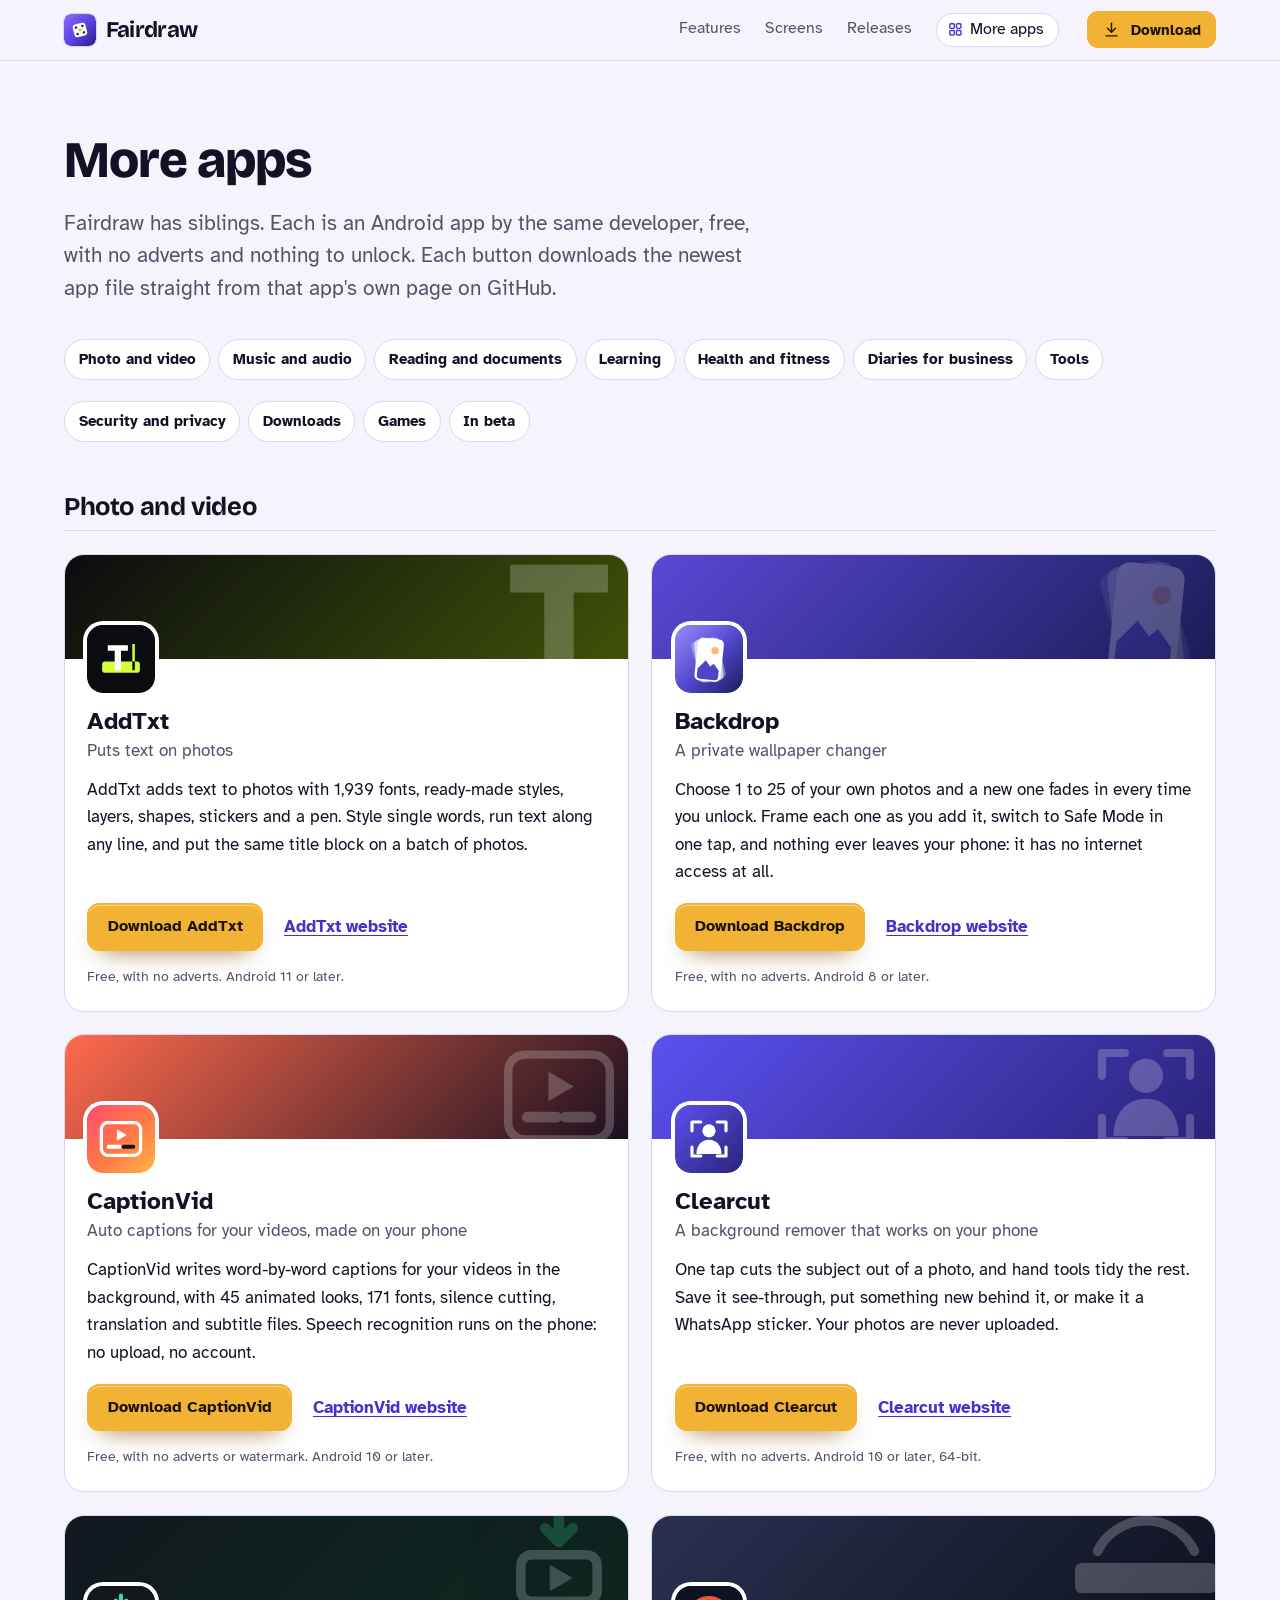
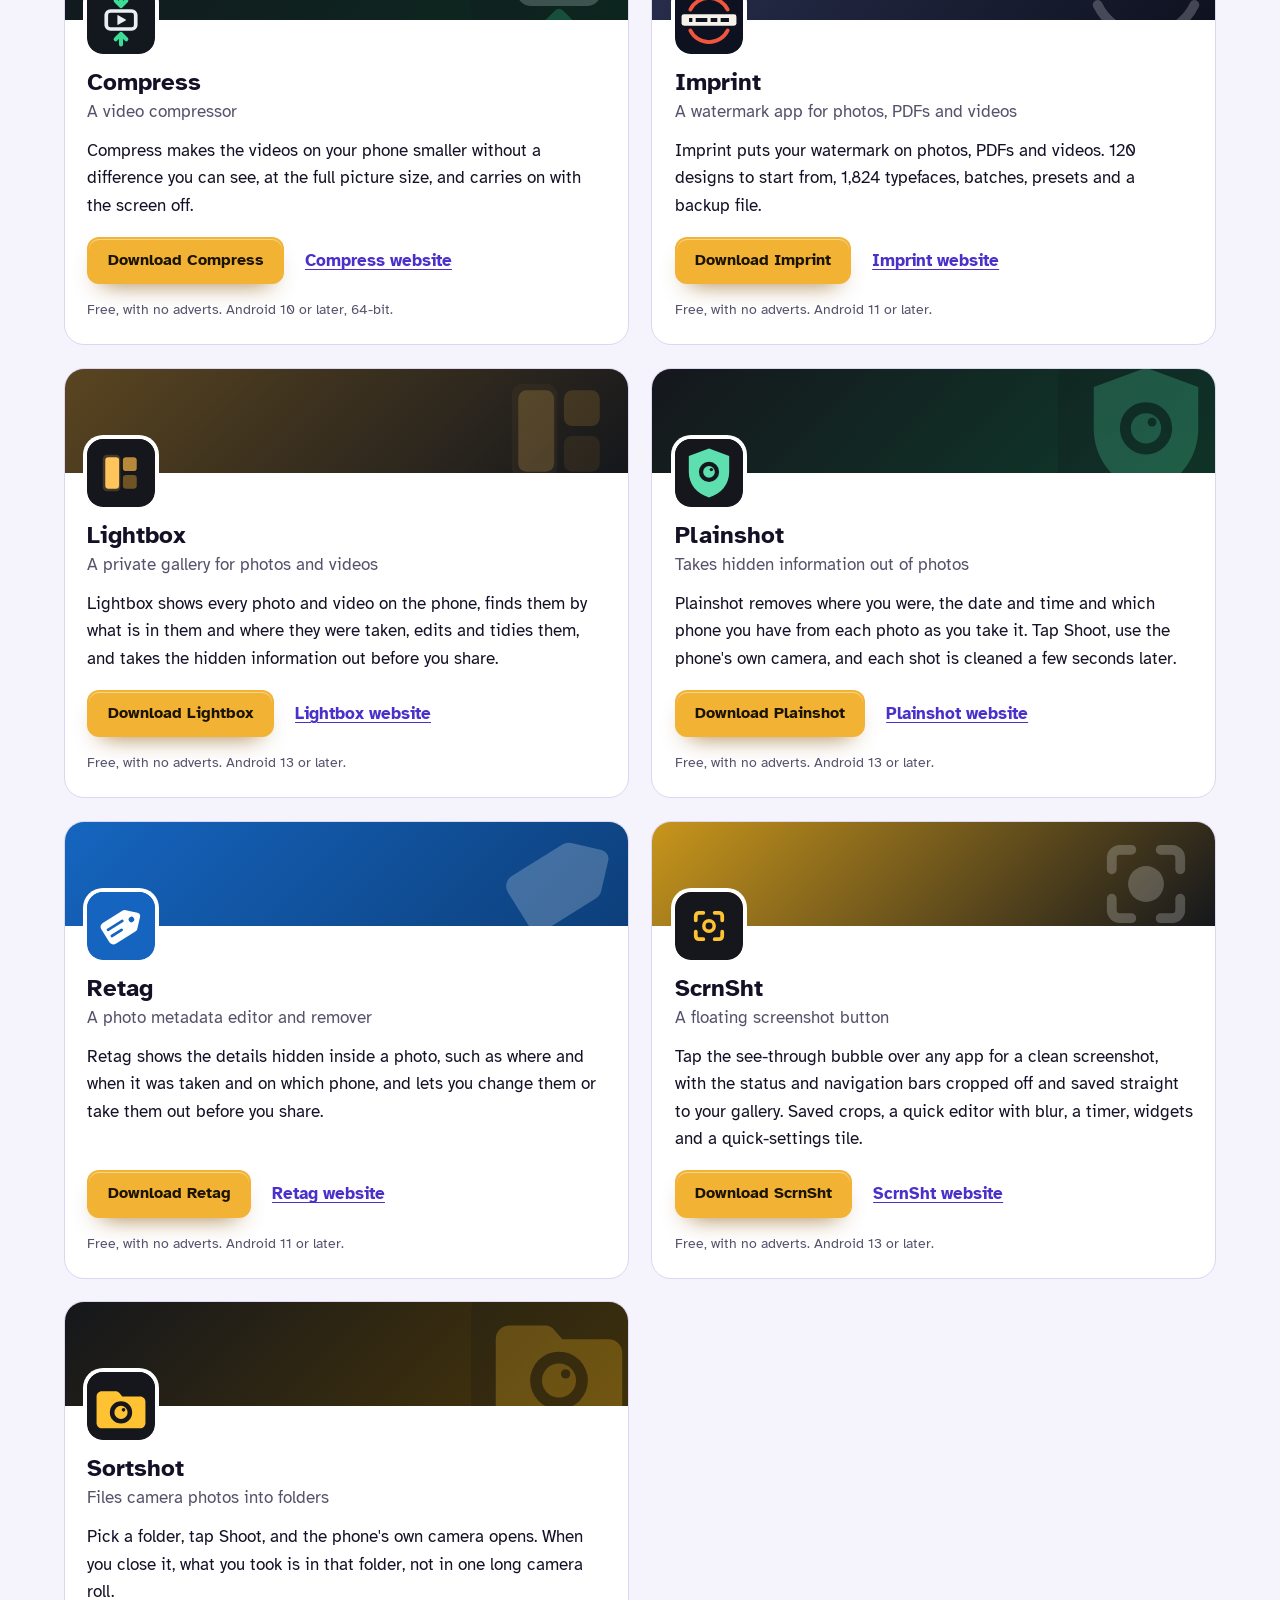
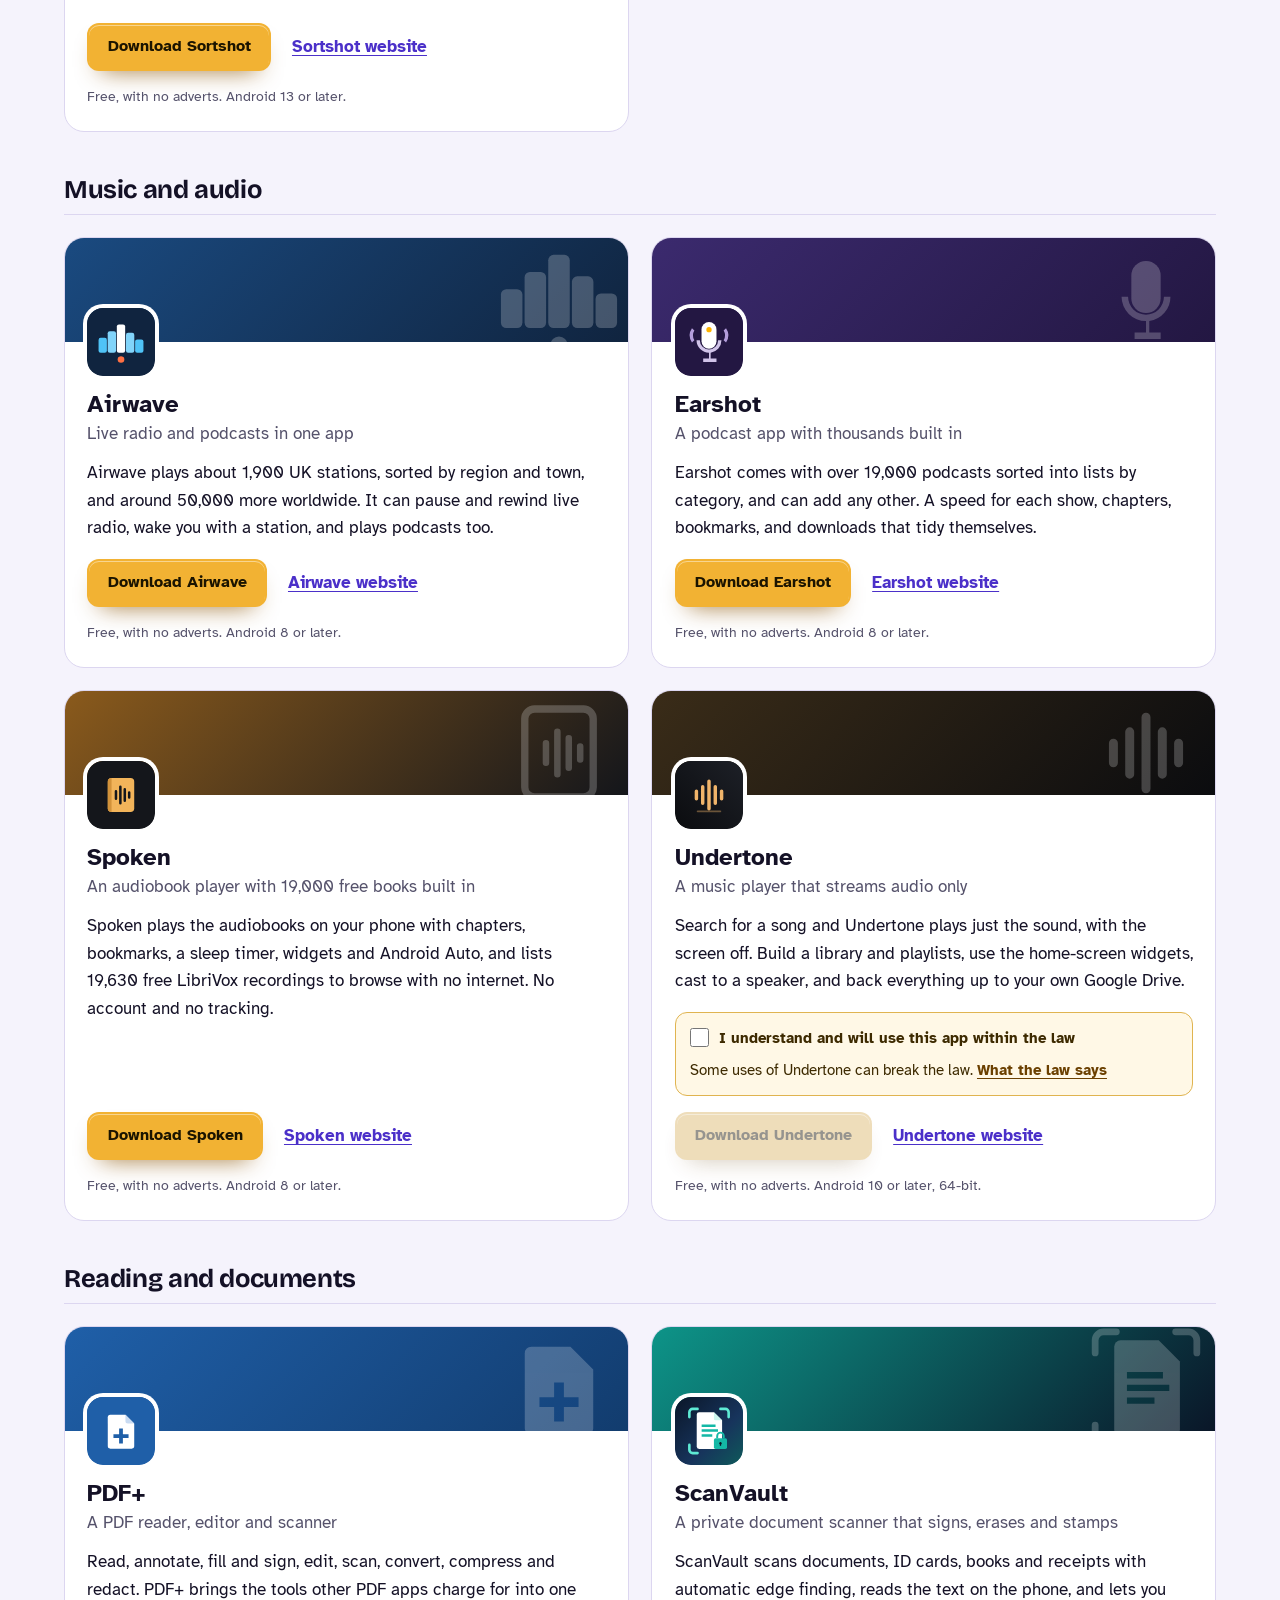
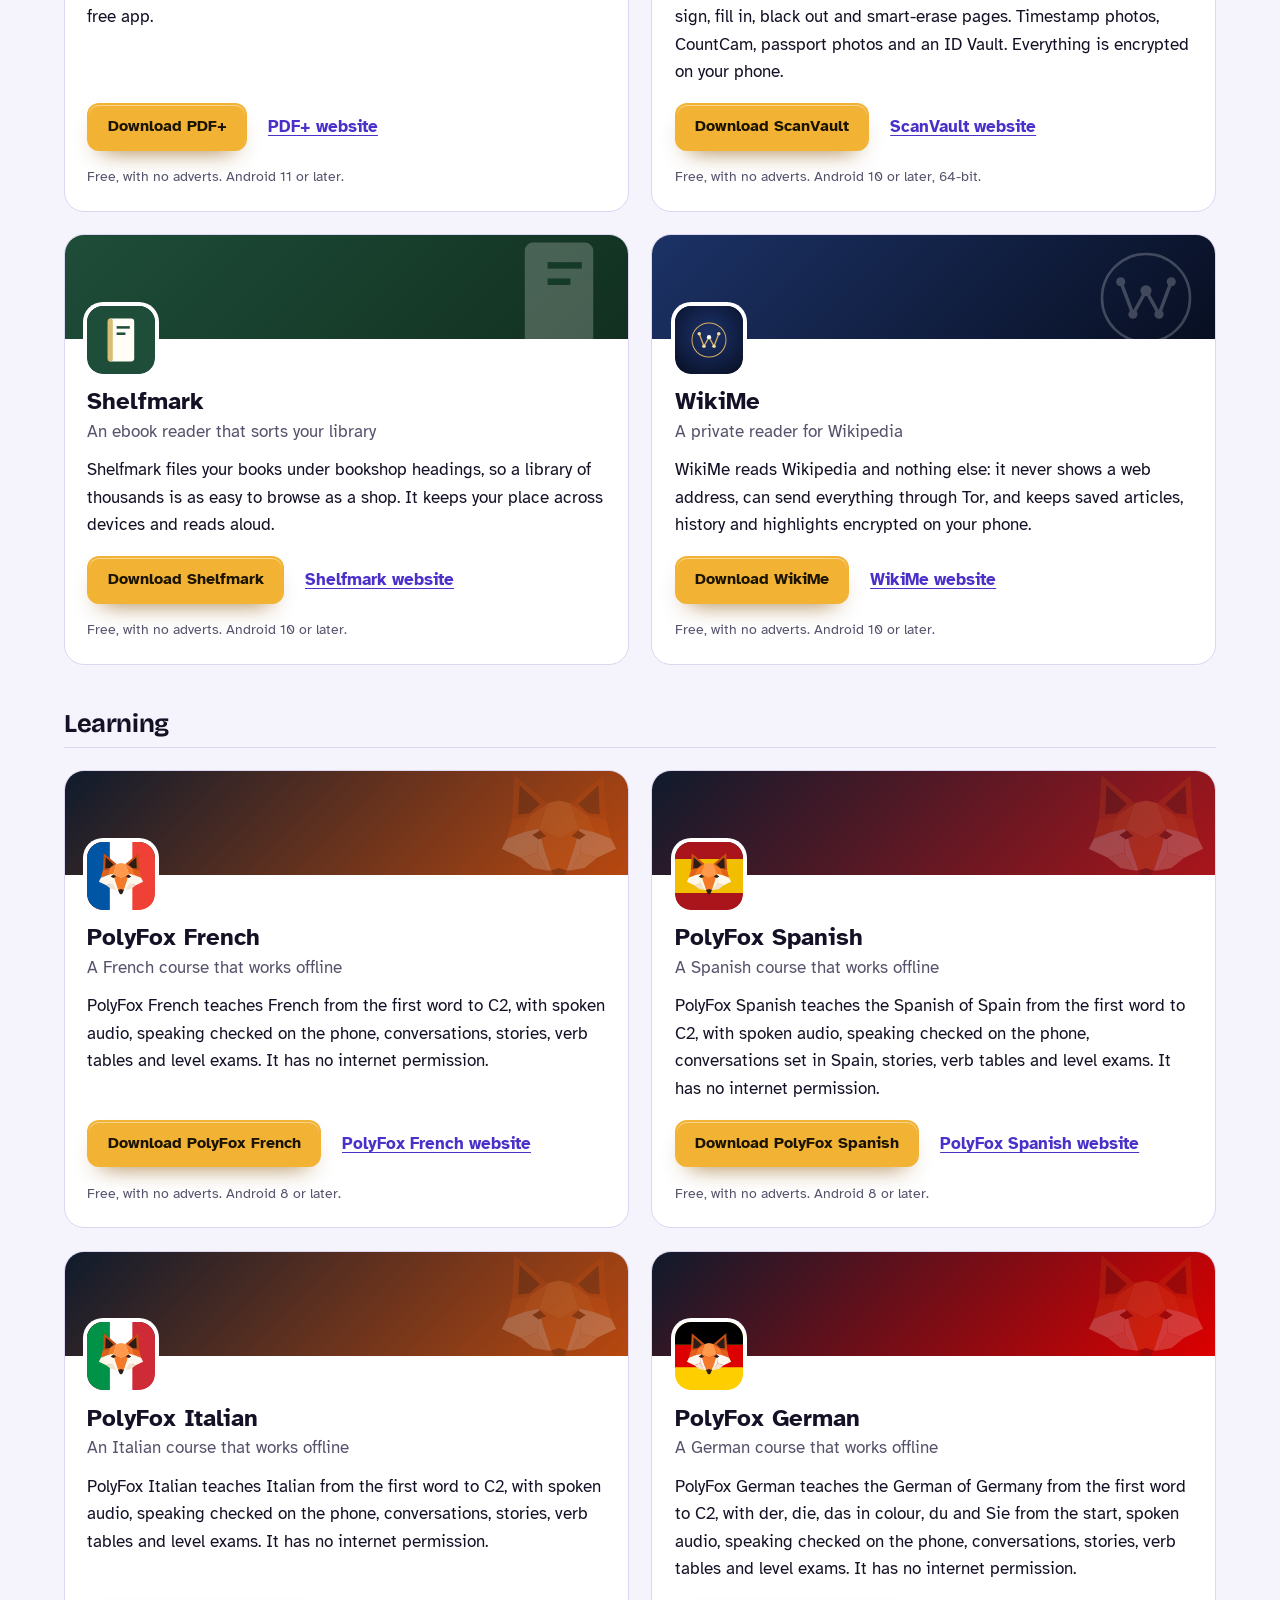
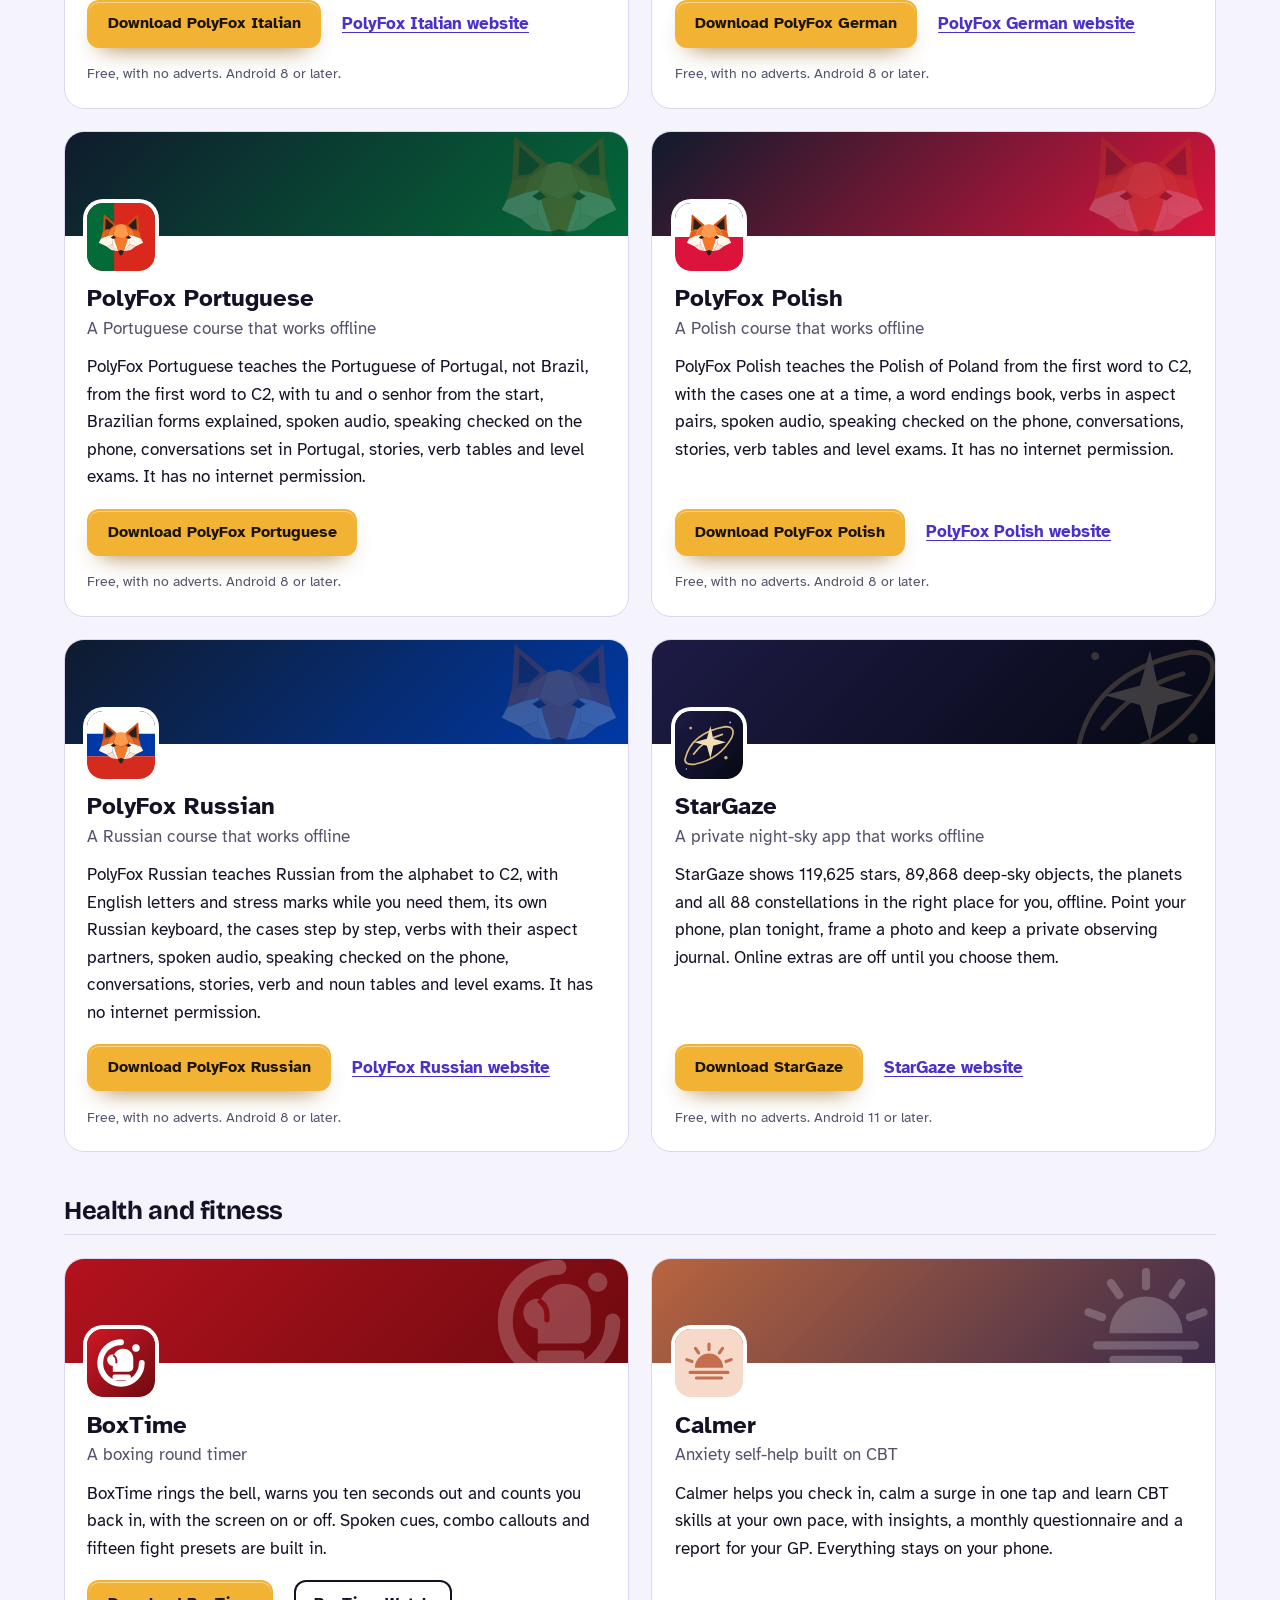
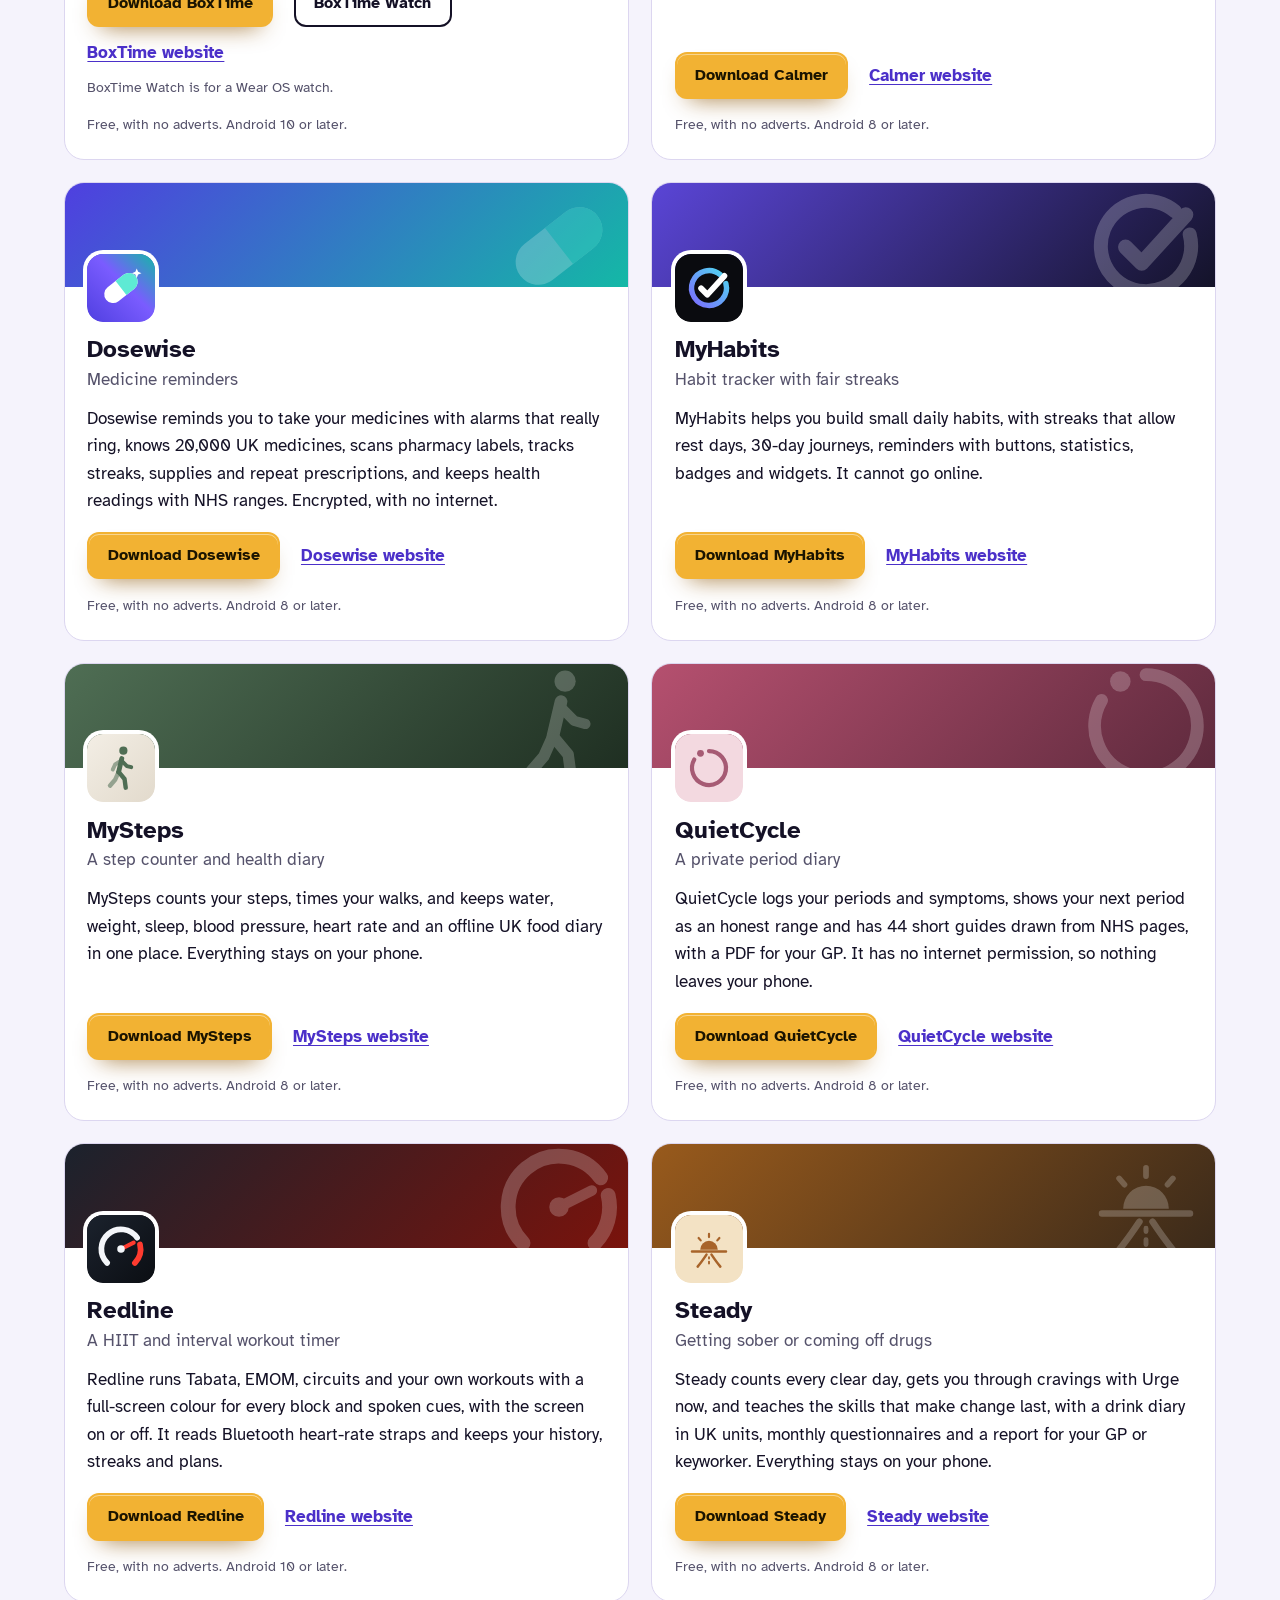
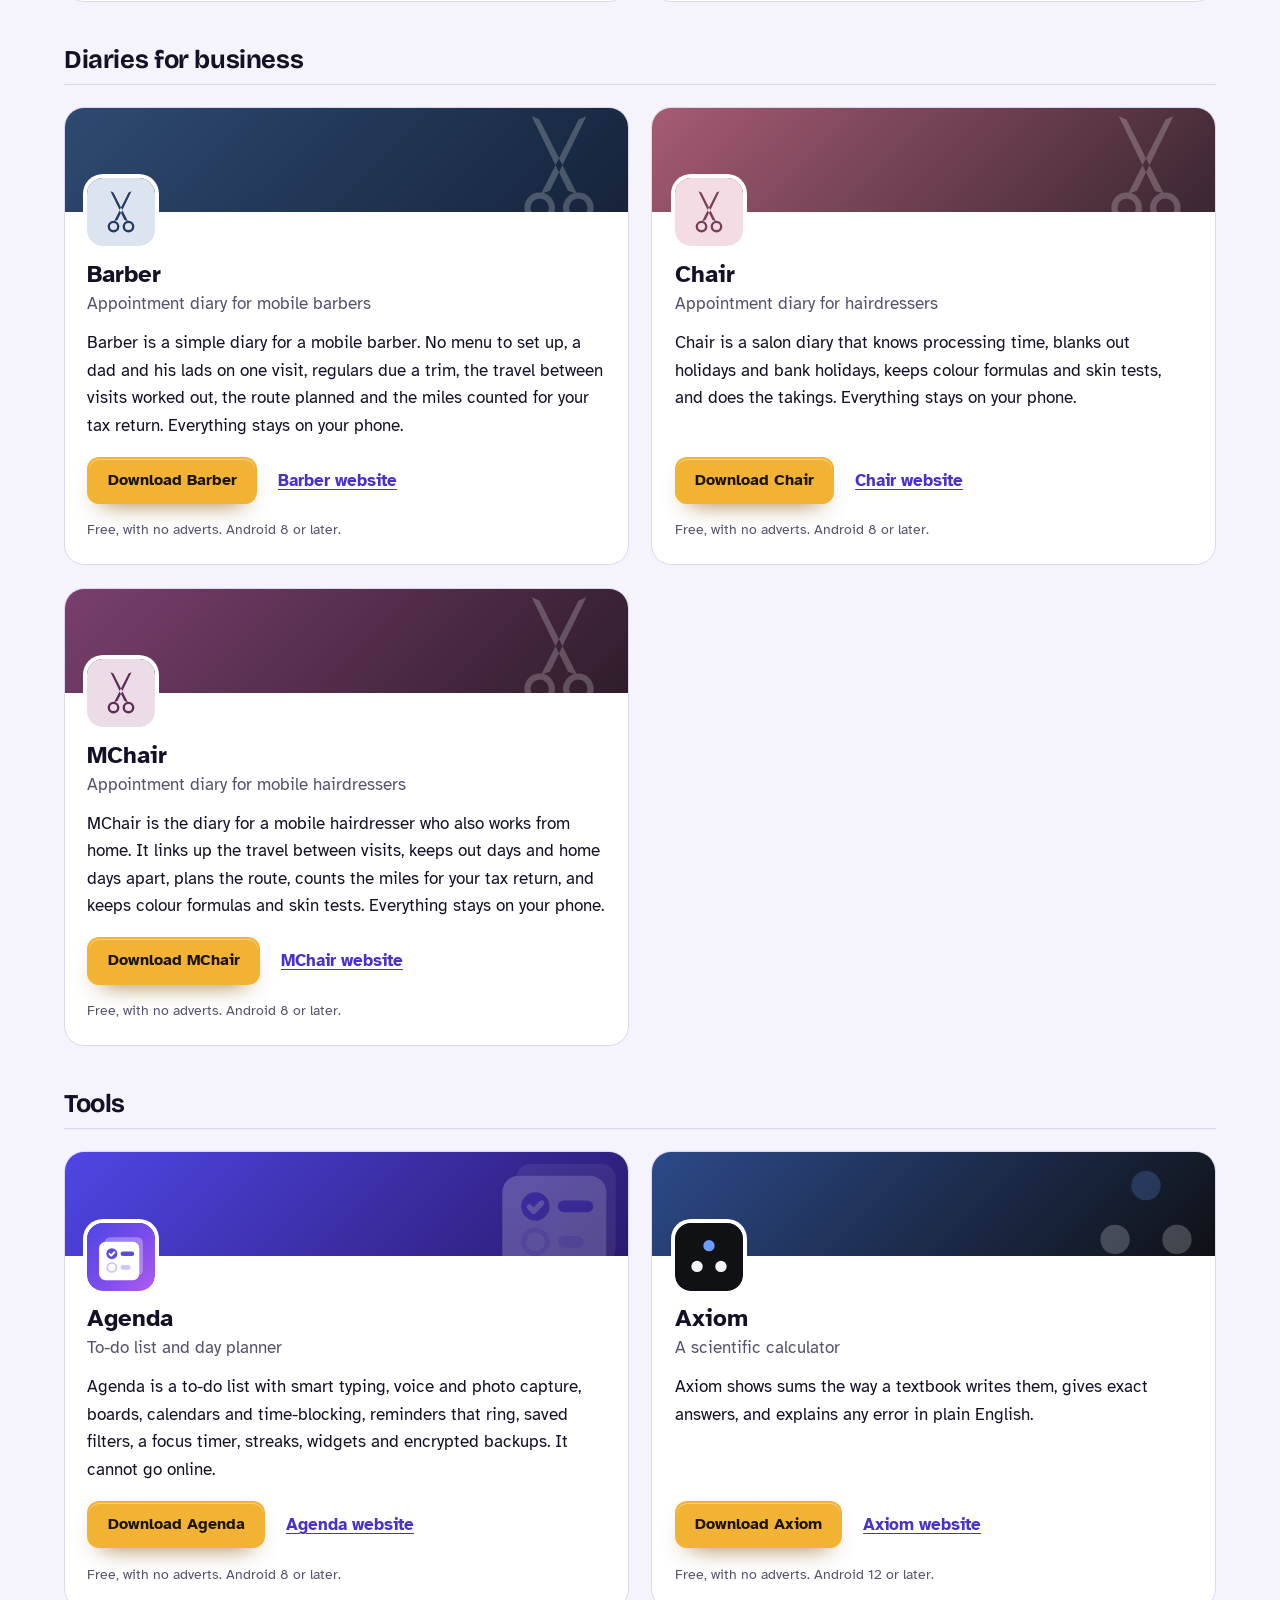
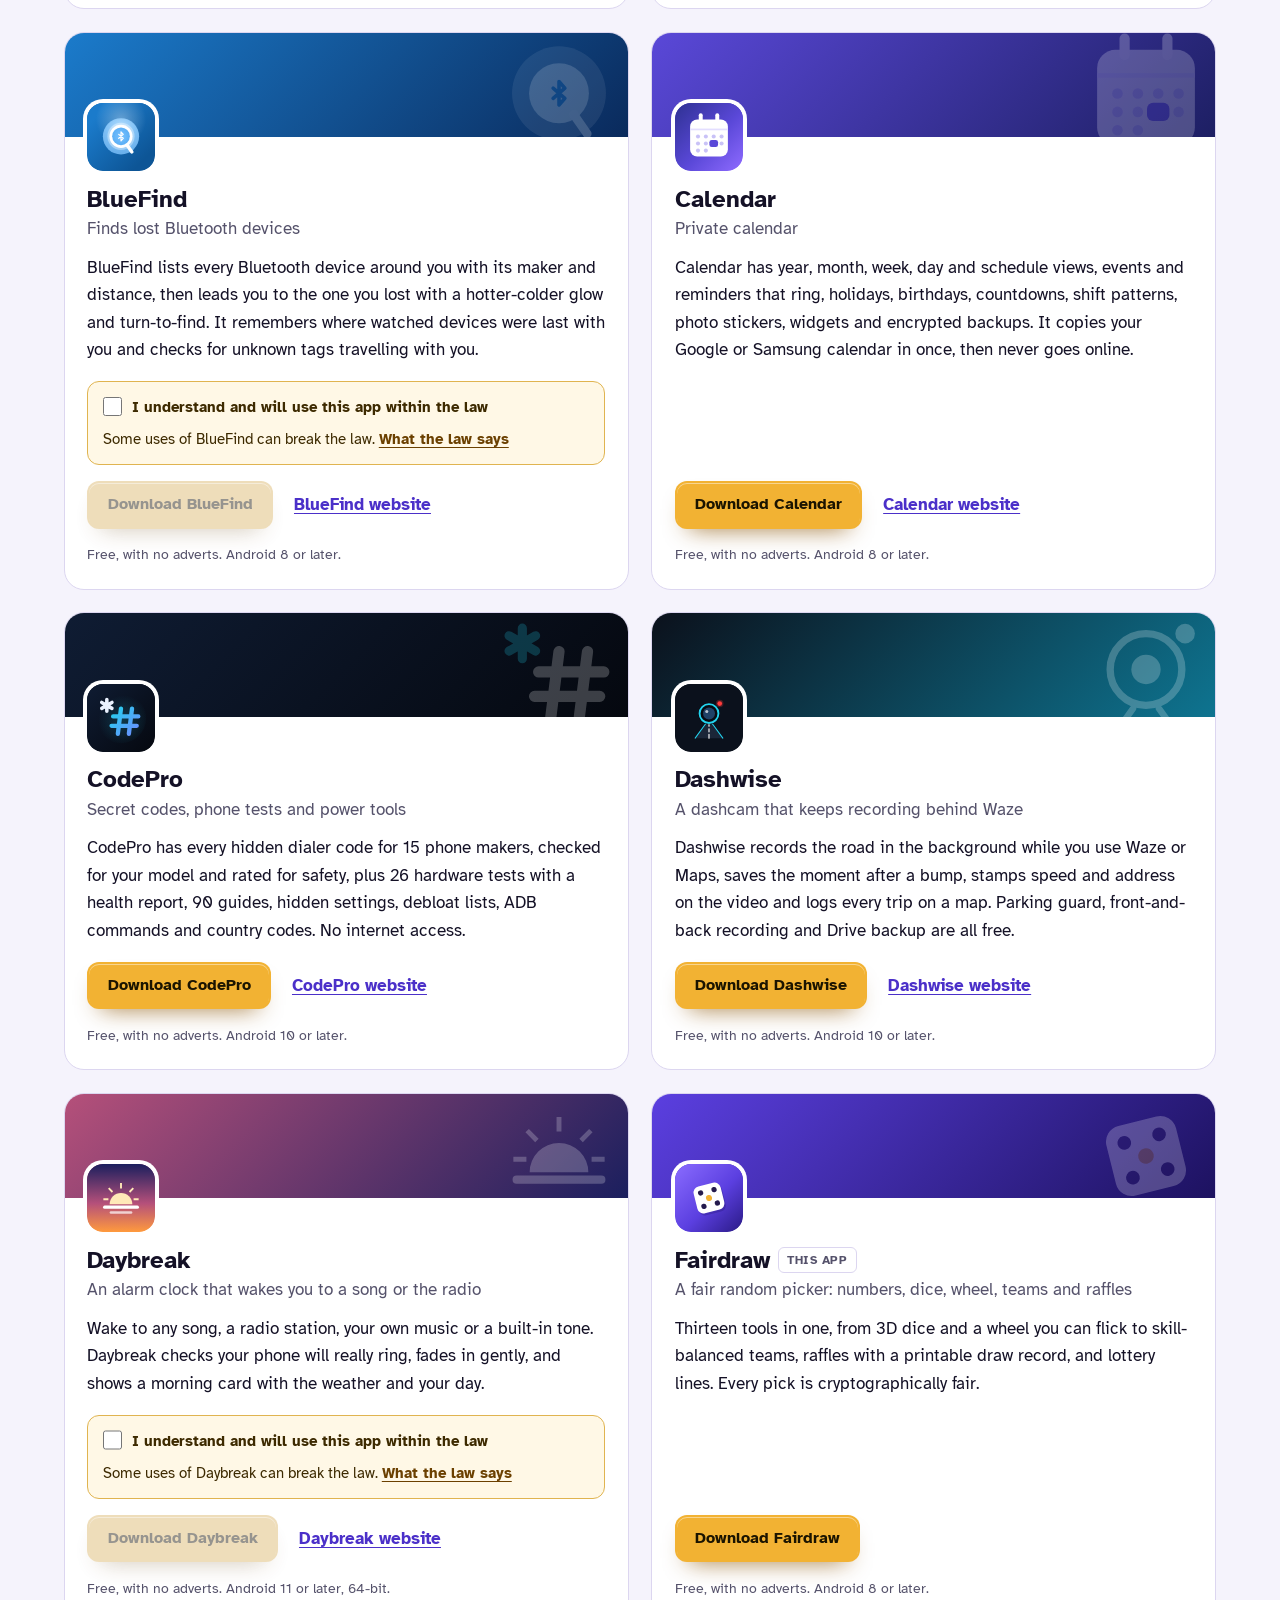
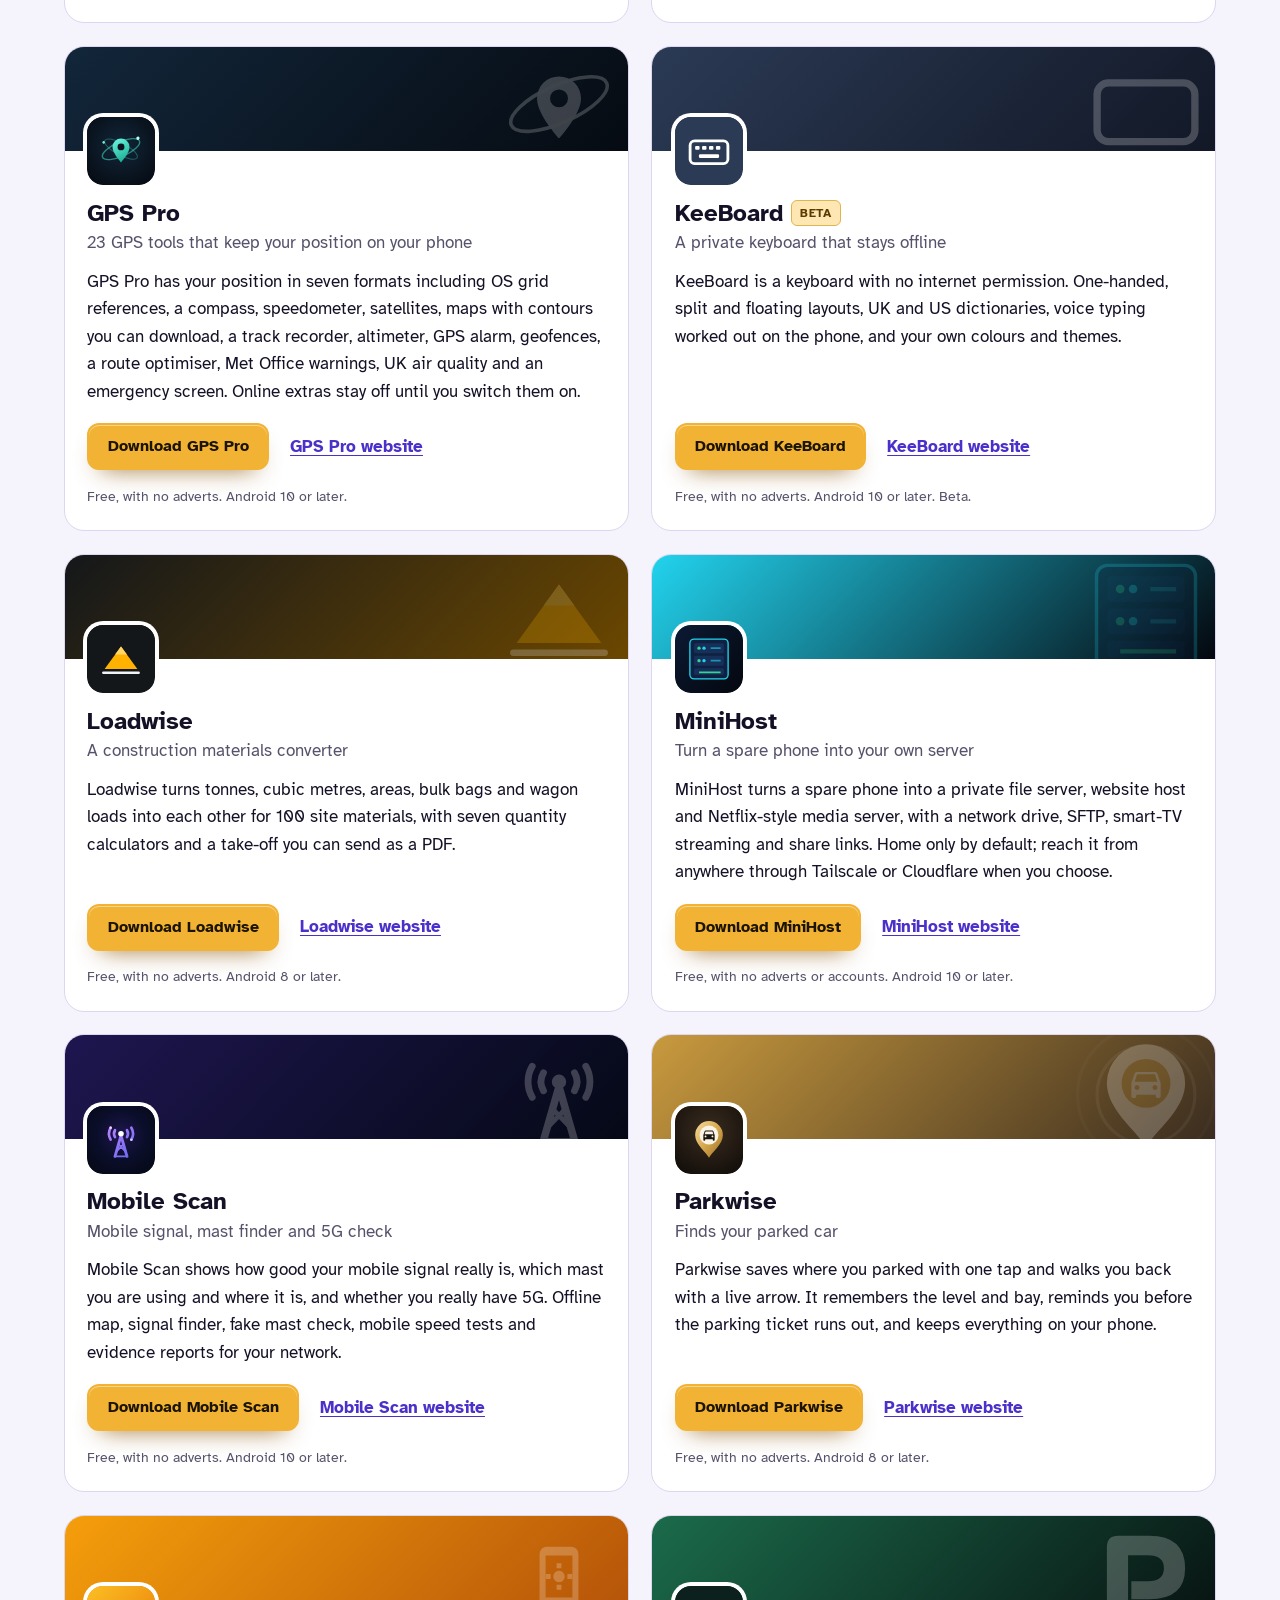
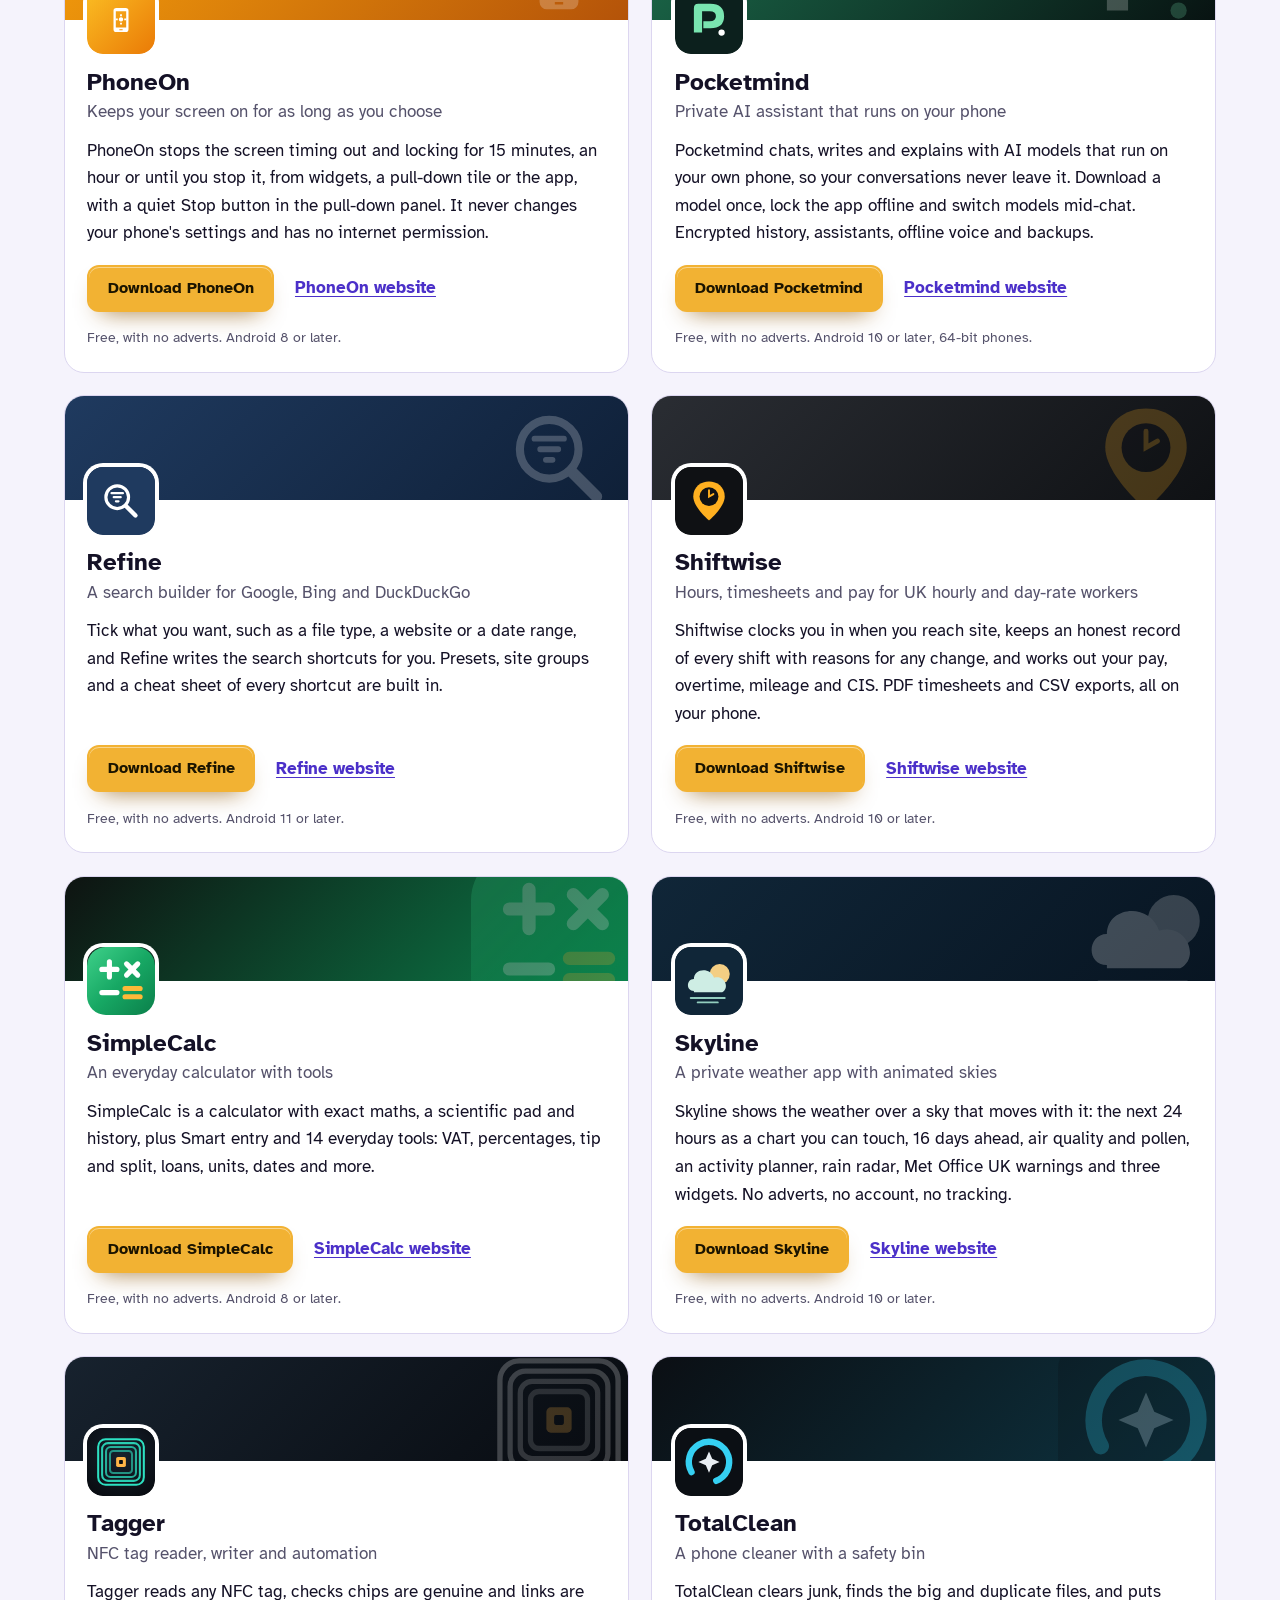
==== more-apps.html @ edb459ef "More apps: add MegaGen" ====
<!DOCTYPE html>
<html lang="en-GB">
<head>
<meta charset="utf-8">
<meta name="viewport" content="width=device-width, initial-scale=1">
<title>More apps from the maker of Fairdraw</title>
<meta name="description" content="All 92 free Android apps from the maker of Fairdraw, in one list by category, each with its download and a link to its website.">
<meta name="author" content="Jonathan Jackson">
<link rel="canonical" href="https://customgpter.github.io/fairdraw/more-apps.html">
<meta name="theme-color" content="#f5f3fc" media="(prefers-color-scheme: light)">
<meta name="theme-color" content="#0d0b17" media="(prefers-color-scheme: dark)">
<meta property="og:type" content="website">
<meta property="og:site_name" content="Fairdraw">
<meta property="og:title" content="More apps from the maker of Fairdraw">
<meta property="og:description" content="All 92 free Android apps from the maker of Fairdraw, in one list by category, each with its download and a link to its website.">
<meta property="og:url" content="https://customgpter.github.io/fairdraw/more-apps.html">
<meta property="og:image" content="https://customgpter.github.io/fairdraw/assets/og.png">
<meta property="og:image:width" content="1200">
<meta property="og:image:height" content="630">
<meta property="og:image:alt" content="Fairdraw's 3D dice, wheel and raffle screens">
<meta property="og:locale" content="en_GB">
<meta name="twitter:card" content="summary_large_image">
<link rel="icon" href="./assets/favicon.svg" type="image/svg+xml">
<link rel="apple-touch-icon" href="./assets/apple-touch-icon.png">
<link rel="preload" href="./assets/fonts/bricolage-grotesque-latin.woff2" as="font" type="font/woff2" crossorigin>
<link rel="preload" href="./assets/fonts/atkinson-hyperlegible-latin-400-normal.woff2" as="font" type="font/woff2" crossorigin>
<link rel="stylesheet" href="./assets/site.css?v=1">
<link rel="stylesheet" href="./assets/house.css?v=1">
<link rel="stylesheet" href="./assets/apps-list.css?v=1">
<script src="./assets/apps-list.js?v=1" defer></script>
</head>
<body>
<a class="skip" href="#main">Skip to content</a>
<header class="masthead">
<div class="wrap">
<a class="brand" href="./" aria-label="Fairdraw home"><svg viewBox="0 0 108 108" aria-hidden="true"><defs><linearGradient id="fd-g-mmore" x1="0" y1="0" x2="1" y2="1"><stop offset="0" stop-color="#8A6CFF"/><stop offset=".55" stop-color="#5B3FE0"/><stop offset="1" stop-color="#2A1A86"/></linearGradient></defs><rect width="108" height="108" rx="24" fill="url(#fd-g-mmore)"/><g transform="rotate(-14 54 54)"><rect x="33.5" y="35.5" width="44" height="44" rx="10" fill="#180C5C" fill-opacity=".25"/><rect x="32" y="32" width="44" height="44" rx="10" fill="#fff"/><circle cx="43" cy="43" r="4.2" fill="#241A4D"/><circle cx="65" cy="43" r="4.2" fill="#241A4D"/><circle cx="43" cy="65" r="4.2" fill="#241A4D"/><circle cx="65" cy="65" r="4.2" fill="#241A4D"/><circle cx="54" cy="54" r="4.8" fill="#F2B233"/></g></svg><span>Fairdraw</span></a>
<nav aria-label="Main"><ul><li><a href="./#features">Features</a></li><li><a href="./#screens">Screens</a></li><li><a href="./releases.html">Releases</a></li><li><a class="more-apps" href="./more-apps.html"><svg class="ico" viewBox="0 0 24 24" aria-hidden="true"><rect x="4" y="4" width="6.5" height="6.5" rx="1.6"/><rect x="13.5" y="4" width="6.5" height="6.5" rx="1.6"/><rect x="4" y="13.5" width="6.5" height="6.5" rx="1.6"/><rect x="13.5" y="13.5" width="6.5" height="6.5" rx="1.6"/></svg>More apps</a></li></ul></nav>
<a class="button small" href="https://github.com/CustomGPTer/fairdraw/releases/latest/download/Fairdraw.apk"><svg class="ico" viewBox="0 0 24 24" aria-hidden="true"><path d="M12 4v11"/><path d="M7 10.5l5 5 5-5"/><path d="M5 20h14"/></svg>Download</a>
</div>
</header>
<main id="main" class="doc">
<div class="wrap">
<div class="measure">
<h1>More apps</h1>
<p class="lede">Fairdraw has siblings. Each is an Android app by the same developer, free, with no adverts and nothing to unlock. Each button downloads the newest app file straight from that app's own page on GitHub.</p>
</div>
<!-- apps:start -->
<nav class="mapps-jump" aria-label="App groups"><ul><li><a href="#apps-photo">Photo and video</a></li><li><a href="#apps-audio">Music and audio</a></li><li><a href="#apps-reading">Reading and documents</a></li><li><a href="#apps-learning">Learning</a></li><li><a href="#apps-health">Health and fitness</a></li><li><a href="#apps-diaries">Diaries for business</a></li><li><a href="#apps-tools">Tools</a></li><li><a href="#apps-security">Security and privacy</a></li><li><a href="#apps-downloads">Downloads</a></li><li><a href="#apps-games">Games</a></li><li><a href="#apps-testing">In beta</a></li></ul></nav>
<div class="mapps-group" role="group" aria-labelledby="apps-photo"><h2 class="mapps-cat" id="apps-photo">Photo and video</h2>
<ul class="mapps"><li class="mapp" style="--b:#0b0c0f;--b2:#3f5208"><div class="mapp-cover" aria-hidden="true"><svg viewBox="0 0 108 108"><path fill="#fff" d="M24 22h60v17H63v49H45V39H24z"/></svg></div><div class="mapp-body"><svg class="mapp-icon" viewBox="0 0 108 108" aria-hidden="true"><rect width="108" height="108" rx="24" fill="#0b0c0f"/><path fill="#d4ff3a" d="M29 58h50a5 5 0 0 1 5 5v8a5 5 0 0 1-5 5H29a5 5 0 0 1-5-5v-8a5 5 0 0 1 5-5z"/><path fill="#fff" d="M33 32h32v9H54v31H44V41H33z"/><path fill="#d4ff3a" d="M72 30h4v28h-4z"/><path fill="#0b0c0f" d="M72 58h4v14h-4z"/></svg><h3>AddTxt</h3><p class="mapp-kind">Puts text on photos</p><p class="mapp-say">AddTxt adds text to photos with 1,939 fonts, ready-made styles, layers, shapes, stickers and a pen. Style single words, run text along any line, and put the same title block on a batch of photos.</p><p class="mapp-go"><a class="button" href="https://github.com/CustomGPTer/addtxt/releases/latest/download/AddTxt.apk">Download AddTxt</a><a class="mapp-site" href="https://customgpter.github.io/addtxt/">AddTxt website</a></p><p class="mapp-needs">Free, with no adverts. Android 11 or later.</p></div></li>
<li class="mapp" style="--b:#5a48d6;--b2:#1a1c55"><div class="mapp-cover" aria-hidden="true"><svg viewBox="0 0 108 108"><g transform="translate(54 58) scale(1.3) translate(-54 -58)"><rect x="38" y="30" width="32" height="52" rx="6" fill="#fff" fill-opacity=".3" transform="rotate(-16 54 58)"/><rect x="38" y="30" width="32" height="52" rx="6" fill="#fff" fill-opacity=".6" transform="rotate(-6 54 58)"/><g transform="rotate(6 54 58)"><rect x="38" y="30" width="32" height="52" rx="6" fill="#fff"/><path d="M41 68l9-11 6 7 4-4 7 8v8a4 4 0 0 1-4 4H45a4 4 0 0 1-4-4z" fill="#4d45c9"/><circle cx="60" cy="44" r="4.5" fill="#FFB86B"/></g></g></svg></div><div class="mapp-body"><svg class="mapp-icon" viewBox="0 0 108 108" aria-hidden="true"><defs><linearGradient id="i-backdrop-mapp-cc" x1="0" y1="0" x2="1" y2="1"><stop offset="0" stop-color="#9c8bff"/><stop offset=".55" stop-color="#4d45c9"/><stop offset="1" stop-color="#1a1c55"/></linearGradient></defs><rect width="108" height="108" rx="24" fill="url(#i-backdrop-mapp-cc)"/><g transform="translate(54 58) scale(1.3) translate(-54 -58)"><rect x="38" y="30" width="32" height="52" rx="6" fill="#fff" fill-opacity=".3" transform="rotate(-16 54 58)"/><rect x="38" y="30" width="32" height="52" rx="6" fill="#fff" fill-opacity=".6" transform="rotate(-6 54 58)"/><g transform="rotate(6 54 58)"><rect x="38" y="30" width="32" height="52" rx="6" fill="#fff"/><path d="M41 68l9-11 6 7 4-4 7 8v8a4 4 0 0 1-4 4H45a4 4 0 0 1-4-4z" fill="#4d45c9"/><circle cx="60" cy="44" r="4.5" fill="#FFB86B"/></g></g></svg><h3>Backdrop</h3><p class="mapp-kind">A private wallpaper changer</p><p class="mapp-say">Choose 1 to 25 of your own photos and a new one fades in every time you unlock. Frame each one as you add it, switch to Safe Mode in one tap, and nothing ever leaves your phone: it has no internet access at all.</p><p class="mapp-go"><a class="button" href="https://github.com/CustomGPTer/backdrop/releases/latest/download/Backdrop.apk">Download Backdrop</a><a class="mapp-site" href="https://customgpter.github.io/backdrop/">Backdrop website</a></p><p class="mapp-needs">Free, with no adverts. Android 8 or later.</p></div></li>
<li class="mapp" style="--b:#ff6a4d;--b2:#1a1020"><div class="mapp-cover" aria-hidden="true"><svg viewBox="0 0 108 108"><g transform="translate(54 54) scale(1.3) translate(-54 -54)"><path d="M38,34 h32 a8,8 0 0 1 8,8 v24 a8,8 0 0 1 -8,8 h-32 a8,8 0 0 1 -8,-8 v-24 a8,8 0 0 1 8,-8 z" fill="none" stroke="#fff" stroke-width="4"/><path d="M49,42 L61,49 L49,56 Z" fill="#fff"/><path d="M39,61 h14 a2.5,2.5 0 0 1 0,5 h-14 a2.5,2.5 0 0 1 0,-5 z" fill="#fff"/><path d="M57,61 h12 a2.5,2.5 0 0 1 0,5 h-12 a2.5,2.5 0 0 1 0,-5 z" fill="#ffffff"/></g></svg></div><div class="mapp-body"><svg class="mapp-icon" viewBox="0 0 108 108" aria-hidden="true"><defs><linearGradient id="i-captionvid-cvbg" x1="0" y1="0" x2="1" y2="1"><stop offset="0" stop-color="#ff4d6d"/><stop offset=".55" stop-color="#ff7a45"/><stop offset="1" stop-color="#ffb547"/></linearGradient></defs><rect width="108" height="108" rx="24" fill="url(#i-captionvid-cvbg)"/><g transform="translate(54 54) scale(1.3) translate(-54 -54)"><path d="M38,34 h32 a8,8 0 0 1 8,8 v24 a8,8 0 0 1 -8,8 h-32 a8,8 0 0 1 -8,-8 v-24 a8,8 0 0 1 8,-8 z" fill="none" stroke="#fff" stroke-width="4"/><path d="M49,42 L61,49 L49,56 Z" fill="#fff"/><path d="M39,61 h14 a2.5,2.5 0 0 1 0,5 h-14 a2.5,2.5 0 0 1 0,-5 z" fill="#fff"/><path d="M57,61 h12 a2.5,2.5 0 0 1 0,5 h-12 a2.5,2.5 0 0 1 0,-5 z" fill="#1a1020"/></g></svg><h3>CaptionVid</h3><p class="mapp-kind">Auto captions for your videos, made on your phone</p><p class="mapp-say">CaptionVid writes word-by-word captions for your videos in the background, with 45 animated looks, 171 fonts, silence cutting, translation and subtitle files. Speech recognition runs on the phone: no upload, no account.</p><p class="mapp-go"><a class="button" href="https://github.com/CustomGPTer/captionvid/releases/latest/download/CaptionVid.apk">Download CaptionVid</a><a class="mapp-site" href="https://customgpter.github.io/captionvid/">CaptionVid website</a></p><p class="mapp-needs">Free, with no adverts or watermark. Android 10 or later.</p></div></li><li class="mapp" style="--b:#5b50f0;--b2:#2a2378"><div class="mapp-cover" aria-hidden="true"><svg viewBox="0 0 108 108"><circle cx="54" cy="41" r="10.5" fill="#fff"/><path d="M34 78c0-14.5 8.5-23 20-23s20 8.5 20 23z" fill="#fff"/><path d="M27 41V27h14M67 27h14v14M27 67v14h14M67 81h14V67" fill="none" stroke="#fff" stroke-width="5" stroke-linecap="round" stroke-linejoin="round"/></svg></div><div class="mapp-body"><svg class="mapp-icon" viewBox="0 0 108 108" aria-hidden="true"><defs><linearGradient id="i-clearcut-mapp-cc" x1="0" y1="0" x2="1" y2="1"><stop offset="0" stop-color="#5b50f0"/><stop offset="1" stop-color="#2a2378"/></linearGradient></defs><rect width="108" height="108" rx="24" fill="url(#i-clearcut-mapp-cc)"/><circle cx="54" cy="41" r="10.5" fill="#fff"/><path d="M34 78c0-14.5 8.5-23 20-23s20 8.5 20 23z" fill="#fff"/><path d="M27 41V27h14M67 27h14v14M27 67v14h14M67 81h14V67" fill="none" stroke="#fff" stroke-width="5" stroke-linecap="round" stroke-linejoin="round"/></svg><h3>Clearcut</h3><p class="mapp-kind">A background remover that works on your phone</p><p class="mapp-say">One tap cuts the subject out of a photo, and hand tools tidy the rest. Save it see-through, put something new behind it, or make it a WhatsApp sticker. Your photos are never uploaded.</p><p class="mapp-go"><a class="button" href="https://github.com/CustomGPTer/clearcut/releases/latest/download/Clearcut.apk">Download Clearcut</a><a class="mapp-site" href="https://customgpter.github.io/clearcut/">Clearcut website</a></p><p class="mapp-needs">Free, with no adverts. Android 10 or later, 64-bit.</p></div></li>
<li class="mapp" style="--b:#12181e;--b2:#0c2a20"><div class="mapp-cover" aria-hidden="true"><svg viewBox="0 0 108 108"><rect width="108" height="108" rx="24" fill="#12181e"/><g transform="translate(54 54) scale(1.3) translate(-54 -54)"><path fill="none" stroke="#e9eef3" stroke-width="4.5" stroke-linejoin="round" d="M41 43h26a5 5 0 0 1 5 5v12a5 5 0 0 1-5 5H41a5 5 0 0 1-5-5V48a5 5 0 0 1 5-5z"/><path fill="#e9eef3" d="M50.5 48.2l9.2 5.3a.6.6 0 0 1 0 1l-9.2 5.3a.6.6 0 0 1-.9-.5V48.7a.6.6 0 0 1 .9-.5z"/><path fill="none" stroke="#3ddc97" stroke-width="5" stroke-linecap="round" stroke-linejoin="round" d="M54 24v12M47.5 30.5 54 37l6.5-6.5M54 84V72M47.5 77.5 54 71l6.5 6.5"/></g></svg></div><div class="mapp-body"><svg class="mapp-icon" viewBox="0 0 108 108" aria-hidden="true"><rect width="108" height="108" rx="24" fill="#12181e"/><g transform="translate(54 54) scale(1.3) translate(-54 -54)"><path fill="none" stroke="#e9eef3" stroke-width="4.5" stroke-linejoin="round" d="M41 43h26a5 5 0 0 1 5 5v12a5 5 0 0 1-5 5H41a5 5 0 0 1-5-5V48a5 5 0 0 1 5-5z"/><path fill="#e9eef3" d="M50.5 48.2l9.2 5.3a.6.6 0 0 1 0 1l-9.2 5.3a.6.6 0 0 1-.9-.5V48.7a.6.6 0 0 1 .9-.5z"/><path fill="none" stroke="#3ddc97" stroke-width="5" stroke-linecap="round" stroke-linejoin="round" d="M54 24v12M47.5 30.5 54 37l6.5-6.5M54 84V72M47.5 77.5 54 71l6.5 6.5"/></g></svg><h3>Compress</h3><p class="mapp-kind">A video compressor</p><p class="mapp-say">Compress makes the videos on your phone smaller without a difference you can see, at the full picture size, and carries on with the screen off.</p><p class="mapp-go"><a class="button" href="https://github.com/CustomGPTer/compress/releases/latest/download/Compress.apk">Download Compress</a><a class="mapp-site" href="https://customgpter.github.io/compress/">Compress website</a></p><p class="mapp-needs">Free, with no adverts. Android 10 or later, 64-bit.</p></div></li>
<li class="mapp" style="--b:#2a3050;--b2:#0e1220"><div class="mapp-cover" aria-hidden="true"><svg viewBox="0 0 108 108"><g transform="translate(54 54) scale(1.32) translate(-54 -54)"><path d="M31.5 41.500A25 25 0 0 1 76.500 41.500" fill="none" stroke="#fff" stroke-width="4.5" stroke-linecap="round"/><path d="M76.500 66.500A25 25 0 0 1 31.500 66.500" fill="none" stroke="#fff" stroke-width="4.5" stroke-linecap="round"/><path fill="#fff" d="M24 47h60a3 3 0 0 1 3 3v8a3 3 0 0 1-3 3H24a3 3 0 0 1-3-3v-8a3 3 0 0 1 3-3z"/></g></svg></div><div class="mapp-body"><svg class="mapp-icon" viewBox="0 0 108 108" aria-hidden="true"><rect width="108" height="108" rx="24" fill="#0e1220"/><g transform="translate(54 54) scale(1.32) translate(-54 -54)"><path d="M31.5 41.500A25 25 0 0 1 76.500 41.500" fill="none" stroke="#f2553d" stroke-width="4.5" stroke-linecap="round"/><path d="M76.500 66.500A25 25 0 0 1 31.500 66.500" fill="none" stroke="#f2553d" stroke-width="4.5" stroke-linecap="round"/><path fill="#f6f2ea" d="M24 47h60a3 3 0 0 1 3 3v8a3 3 0 0 1-3 3H24a3 3 0 0 1-3-3v-8a3 3 0 0 1 3-3z"/><path fill="#0e1220" d="M30 51.500h4v5h-4zM38 51.500h14v5H38zM56 51.500h8v5h-8zM68 51.500h10v5H68z"/></g></svg><h3>Imprint</h3><p class="mapp-kind">A watermark app for photos, PDFs and videos</p><p class="mapp-say">Imprint puts your watermark on photos, PDFs and videos. 120 designs to start from, 1,824 typefaces, batches, presets and a backup file.</p><p class="mapp-go"><a class="button" href="https://github.com/CustomGPTer/imprint/releases/latest/download/Imprint.apk">Download Imprint</a><a class="mapp-site" href="https://customgpter.github.io/imprint/">Imprint website</a></p><p class="mapp-needs">Free, with no adverts. Android 11 or later.</p></div></li>
<li class="mapp" style="--b:#5a4520;--b2:#15171c"><div class="mapp-cover" aria-hidden="true"><svg viewBox="0 0 108 108"><path fill="#ffc45c" fill-opacity=".2" d="M32 25h14a7 7 0 0 1 7 7v44a7 7 0 0 1-7 7H32a7 7 0 0 1-7-7V32a7 7 0 0 1 7-7z"/><path fill="#ffc45c" d="M34 29h12a5 5 0 0 1 5 5v40a5 5 0 0 1-5 5H34a5 5 0 0 1-5-5V34a5 5 0 0 1 5-5z"/><path fill="#b8893a" d="M62 29h12a5 5 0 0 1 5 5v12a5 5 0 0 1-5 5H62a5 5 0 0 1-5-5V34a5 5 0 0 1 5-5z"/><path fill="#6e5425" d="M62 57h12a5 5 0 0 1 5 5v12a5 5 0 0 1-5 5H62a5 5 0 0 1-5-5V62a5 5 0 0 1 5-5z"/></svg></div><div class="mapp-body"><svg class="mapp-icon" viewBox="0 0 108 108" aria-hidden="true"><rect width="108" height="108" rx="24" fill="#15171c"/><path fill="#ffc45c" fill-opacity=".2" d="M32 25h14a7 7 0 0 1 7 7v44a7 7 0 0 1-7 7H32a7 7 0 0 1-7-7V32a7 7 0 0 1 7-7z"/><path fill="#ffc45c" d="M34 29h12a5 5 0 0 1 5 5v40a5 5 0 0 1-5 5H34a5 5 0 0 1-5-5V34a5 5 0 0 1 5-5z"/><path fill="#b8893a" d="M62 29h12a5 5 0 0 1 5 5v12a5 5 0 0 1-5 5H62a5 5 0 0 1-5-5V34a5 5 0 0 1 5-5z"/><path fill="#6e5425" d="M62 57h12a5 5 0 0 1 5 5v12a5 5 0 0 1-5 5H62a5 5 0 0 1-5-5V62a5 5 0 0 1 5-5z"/></svg><h3>Lightbox</h3><p class="mapp-kind">A private gallery for photos and videos</p><p class="mapp-say">Lightbox shows every photo and video on the phone, finds them by what is in them and where they were taken, edits and tidies them, and takes the hidden information out before you share.</p><p class="mapp-go"><a class="button" href="https://github.com/CustomGPTer/lightbox/releases/latest/download/Lightbox.apk">Download Lightbox</a><a class="mapp-site" href="https://customgpter.github.io/lightbox/">Lightbox website</a></p><p class="mapp-needs">Free, with no adverts. Android 13 or later.</p></div></li>
<li class="mapp" style="--b:#15171c;--b2:#0e3b2b"><div class="mapp-cover" aria-hidden="true"><svg viewBox="0 0 64 64"><rect width="64" height="64" rx="14" fill="#15171c"/><path d="M32 9l19 7v15c0 12-8 20.5-19 24-11-3.5-19-12-19-24V16z" fill="#5edfb0"/><circle cx="32" cy="31" r="9.5" fill="#15171c"/><circle cx="32" cy="31" r="5.5" fill="#5edfb0"/><circle cx="34.2" cy="28.8" r="1.6" fill="#15171c"/></svg></div><div class="mapp-body"><svg class="mapp-icon" viewBox="0 0 64 64" aria-hidden="true"><rect width="64" height="64" rx="14" fill="#15171c"/><path d="M32 9l19 7v15c0 12-8 20.5-19 24-11-3.5-19-12-19-24V16z" fill="#5edfb0"/><circle cx="32" cy="31" r="9.5" fill="#15171c"/><circle cx="32" cy="31" r="5.5" fill="#5edfb0"/><circle cx="34.2" cy="28.8" r="1.6" fill="#15171c"/></svg><h3>Plainshot</h3><p class="mapp-kind">Takes hidden information out of photos</p><p class="mapp-say">Plainshot removes where you were, the date and time and which phone you have from each photo as you take it. Tap Shoot, use the phone&#x27;s own camera, and each shot is cleaned a few seconds later.</p><p class="mapp-go"><a class="button" href="https://github.com/CustomGPTer/plainshot/releases/latest/download/Plainshot.apk">Download Plainshot</a><a class="mapp-site" href="https://customgpter.github.io/plainshot/">Plainshot website</a></p><p class="mapp-needs">Free, with no adverts. Android 13 or later.</p></div></li>
<li class="mapp" style="--b:#1565c0;--b2:#0d3f7a"><div class="mapp-cover" aria-hidden="true"><svg viewBox="0 0 108 108"><g transform="translate(54 54) scale(1.22) rotate(-32) translate(-54 -54)"><path fill="#fff" d="M36 38h30a6 6 0 0 1 4.2 1.8l11 11a4.5 4.5 0 0 1 0 6.4l-11 11a6 6 0 0 1-4.2 1.8H36a6 6 0 0 1-6-6V44a6 6 0 0 1 6-6z"/></g></svg></div><div class="mapp-body"><svg class="mapp-icon" viewBox="0 0 108 108" aria-hidden="true"><rect width="108" height="108" rx="24" fill="#1565c0"/><g transform="translate(54 54) scale(1.22) rotate(-32) translate(-54 -54)"><path fill="#fff" d="M36 38h30a6 6 0 0 1 4.2 1.8l11 11a4.5 4.5 0 0 1 0 6.4l-11 11a6 6 0 0 1-4.2 1.8H36a6 6 0 0 1-6-6V44a6 6 0 0 1 6-6z"/><circle cx="70" cy="54" r="3.6" fill="#1565c0"/><path fill="#1565c0" d="M37 47.5h22a1.75 1.75 0 0 1 0 3.5H37a1.75 1.75 0 0 1 0-3.5zM37 57h15a1.75 1.75 0 0 1 0 3.5H37a1.75 1.75 0 0 1 0-3.5z"/></g></svg><h3>Retag</h3><p class="mapp-kind">A photo metadata editor and remover</p><p class="mapp-say">Retag shows the details hidden inside a photo, such as where and when it was taken and on which phone, and lets you change them or take them out before you share.</p><p class="mapp-go"><a class="button" href="https://github.com/CustomGPTer/retag/releases/latest/download/Retag.apk">Download Retag</a><a class="mapp-site" href="https://customgpter.github.io/retag/">Retag website</a></p><p class="mapp-needs">Free, with no adverts. Android 11 or later.</p></div></li>
<li class="mapp" style="--b:#c9961c;--b2:#15171c"><div class="mapp-cover" aria-hidden="true"><svg viewBox="0 0 108 108"><path d="M33,45V38a5,5 0,0 1,5 -5H45 M63,33H70a5,5 0,0 1,5 5V45 M75,63V70a5,5 0,0 1,-5 5H63 M45,75H38a5,5 0,0 1,-5 -5V63" fill="none" stroke="#fff" stroke-width="6" stroke-linecap="round" stroke-linejoin="round"/><circle cx="54" cy="54" r="11" fill="#fff"/></svg></div><div class="mapp-body"><svg class="mapp-icon" viewBox="0 0 108 108" aria-hidden="true"><rect width="108" height="108" rx="24" fill="#15171c"/><path d="M33,45V38a5,5 0,0 1,5 -5H45 M63,33H70a5,5 0,0 1,5 5V45 M75,63V70a5,5 0,0 1,-5 5H63 M45,75H38a5,5 0,0 1,-5 -5V63" fill="none" stroke="#FFC233" stroke-width="6" stroke-linecap="round" stroke-linejoin="round"/><circle cx="54" cy="54" r="11" fill="#FFC233"/><circle cx="54" cy="54" r="5.5" fill="#15171c"/></svg><h3>ScrnSht</h3><p class="mapp-kind">A floating screenshot button</p><p class="mapp-say">Tap the see-through bubble over any app for a clean screenshot, with the status and navigation bars cropped off and saved straight to your gallery. Saved crops, a quick editor with blur, a timer, widgets and a quick-settings tile.</p><p class="mapp-go"><a class="button" href="https://github.com/CustomGPTer/scrnsht/releases/latest/download/ScrnSht.apk">Download ScrnSht</a><a class="mapp-site" href="https://customgpter.github.io/scrnsht/">ScrnSht website</a></p><p class="mapp-needs">Free, with no adverts. Android 13 or later.</p></div></li>
<li class="mapp" style="--b:#15171c;--b2:#4a3708"><div class="mapp-cover" aria-hidden="true"><svg viewBox="0 0 64 64"><rect width="64" height="64" rx="14" fill="#15171c"/><path d="M14 18h13c1.3 0 2.5.6 3.3 1.6L33.2 23H50c2.8 0 5 2.2 5 5v20c0 2.8-2.2 5-5 5H14c-2.8 0-5-2.2-5-5V23c0-2.8 2.2-5 5-5z" fill="#ffc233"/><circle cx="32" cy="38" r="10.5" fill="#15171c"/><circle cx="32" cy="38" r="6.2" fill="#ffc233"/><circle cx="34.4" cy="35.6" r="1.7" fill="#15171c"/></svg></div><div class="mapp-body"><svg class="mapp-icon" viewBox="0 0 64 64" aria-hidden="true"><rect width="64" height="64" rx="14" fill="#15171c"/><path d="M14 18h13c1.3 0 2.5.6 3.3 1.6L33.2 23H50c2.8 0 5 2.2 5 5v20c0 2.8-2.2 5-5 5H14c-2.8 0-5-2.2-5-5V23c0-2.8 2.2-5 5-5z" fill="#ffc233"/><circle cx="32" cy="38" r="10.5" fill="#15171c"/><circle cx="32" cy="38" r="6.2" fill="#ffc233"/><circle cx="34.4" cy="35.6" r="1.7" fill="#15171c"/></svg><h3>Sortshot</h3><p class="mapp-kind">Files camera photos into folders</p><p class="mapp-say">Pick a folder, tap Shoot, and the phone&#x27;s own camera opens. When you close it, what you took is in that folder, not in one long camera roll.</p><p class="mapp-go"><a class="button" href="https://github.com/CustomGPTer/sortshot/releases/latest/download/Sortshot.apk">Download Sortshot</a><a class="mapp-site" href="https://customgpter.github.io/sortshot/">Sortshot website</a></p><p class="mapp-needs">Free, with no adverts. Android 13 or later.</p></div></li></ul></div>
<div class="mapps-group" role="group" aria-labelledby="apps-audio"><h2 class="mapps-cat" id="apps-audio">Music and audio</h2>
<ul class="mapps"><li class="mapp" style="--b:#1a4a80;--b2:#10243f"><div class="mapp-cover" aria-hidden="true"><svg viewBox="0 0 108 108"><g transform="translate(54 54) scale(1.32) translate(-56 -55)"><rect x="29" y="50" width="10" height="18" rx="2.5" fill="#fff"/><rect x="40" y="42" width="10" height="26" rx="2.5" fill="#fff"/><rect x="51" y="34" width="10" height="34" rx="2.5" fill="#fff"/><rect x="62" y="44" width="10" height="24" rx="2.5" fill="#fff"/><rect x="73" y="52" width="10" height="16" rx="2.5" fill="#fff"/><circle cx="56" cy="76" r="4" fill="#fff"/></g></svg></div><div class="mapp-body"><svg class="mapp-icon" viewBox="0 0 108 108" aria-hidden="true"><rect width="108" height="108" rx="24" fill="#10243f"/><g transform="translate(54 54) scale(1.32) translate(-56 -55)"><rect x="29" y="50" width="10" height="18" rx="2.5" fill="#4fc3f7"/><rect x="40" y="42" width="10" height="26" rx="2.5" fill="#81d4fa"/><rect x="51" y="34" width="10" height="34" rx="2.5" fill="#fff"/><rect x="62" y="44" width="10" height="24" rx="2.5" fill="#81d4fa"/><rect x="73" y="52" width="10" height="16" rx="2.5" fill="#4fc3f7"/><circle cx="56" cy="76" r="4" fill="#ff7043"/></g></svg><h3>Airwave</h3><p class="mapp-kind">Live radio and podcasts in one app</p><p class="mapp-say">Airwave plays about 1,900 UK stations, sorted by region and town, and around 50,000 more worldwide. It can pause and rewind live radio, wake you with a station, and plays podcasts too.</p><p class="mapp-go"><a class="button" href="https://github.com/CustomGPTer/airwave/releases/latest/download/Airwave.apk">Download Airwave</a><a class="mapp-site" href="https://customgpter.github.io/airwave/">Airwave website</a></p><p class="mapp-needs">Free, with no adverts. Android 8 or later.</p></div></li>
<li class="mapp" style="--b:#3b2a6e;--b2:#231742"><div class="mapp-cover" aria-hidden="true"><svg viewBox="0 0 108 108"><path fill="#fff" d="M54 30a9 9 0 0 1 9 9v14a9 9 0 0 1-18 0V39a9 9 0 0 1 9-9z"/><path fill="#fff" d="M39 52h4a11 11 0 0 0 22 0h4a15 15 0 0 1-13 14.9V74h7v4H47v-4h7v-7.1A15 15 0 0 1 39 52z"/></svg></div><div class="mapp-body"><svg class="mapp-icon" viewBox="0 0 108 108" aria-hidden="true"><rect width="108" height="108" rx="24" fill="#231742"/><g transform="translate(54 54) scale(1.32) translate(-54 -54)"><path fill="#fff" d="M54 30a9 9 0 0 1 9 9v14a9 9 0 0 1-18 0V39a9 9 0 0 1 9-9z"/><path fill="#d1c4e9" d="M39 52h4a11 11 0 0 0 22 0h4a15 15 0 0 1-13 14.9V74h7v4H47v-4h7v-7.1A15 15 0 0 1 39 52z"/><circle cx="54" cy="39.2" r="3.2" fill="#ffb300"/><path fill="#b39ddb" d="M33.5 37.5l2.9 2.7a11 11 0 0 0 0 11.6l-2.9 2.7a15 15 0 0 1 0-17zM74.5 37.5a15 15 0 0 1 0 17l-2.9-2.7a11 11 0 0 0 0-11.6z"/></g></svg><h3>Earshot</h3><p class="mapp-kind">A podcast app with thousands built in</p><p class="mapp-say">Earshot comes with over 19,000 podcasts sorted into lists by category, and can add any other. A speed for each show, chapters, bookmarks, and downloads that tidy themselves.</p><p class="mapp-go"><a class="button" href="https://github.com/CustomGPTer/earshot/releases/latest/download/Earshot.apk">Download Earshot</a><a class="mapp-site" href="https://customgpter.github.io/earshot/">Earshot website</a></p><p class="mapp-needs">Free, with no adverts. Android 8 or later.</p></div></li>
<li class="mapp" style="--b:#8a5a1c;--b2:#14161b"><div class="mapp-cover" aria-hidden="true"><svg viewBox="0 0 108 108"><path d="M39,27h30a6,6 0 0 1 6,6v42a6,6 0 0 1 -6,6h-30a6,6 0 0 1 -6,-6v-42a6,6 0 0 1 6,-6z" fill="none" stroke="#fff" stroke-width="4.5" stroke-linejoin="round"/><path d="M46,48v12M53,41v26M60,45v18M67,50v8" fill="none" stroke="#fff" stroke-width="4" stroke-linecap="round"/></svg></div><div class="mapp-body"><svg class="mapp-icon" viewBox="0 0 108 108" aria-hidden="true"><rect width="108" height="108" rx="24" fill="#14161B"/><path fill="#F2B45A" d="M39,27h30a6,6 0 0 1 6,6v42a6,6 0 0 1 -6,6h-30a6,6 0 0 1 -6,-6v-42a6,6 0 0 1 6,-6z"/><path fill="#D2923A" d="M39,27a6,6 0 0 0 -6,6v42a6,6 0 0 0 6,6z"/><path d="M46,48v12M53,41v26M60,45v18M67,50v8" fill="none" stroke="#14161B" stroke-width="4" stroke-linecap="round"/></svg><h3>Spoken</h3><p class="mapp-kind">An audiobook player with 19,000 free books built in</p><p class="mapp-say">Spoken plays the audiobooks on your phone with chapters, bookmarks, a sleep timer, widgets and Android Auto, and lists 19,630 free LibriVox recordings to browse with no internet. No account and no tracking.</p><p class="mapp-go"><a class="button" href="https://github.com/CustomGPTer/spoken/releases/latest/download/Spoken.apk">Download Spoken</a><a class="mapp-site" href="https://customgpter.github.io/spoken/">Spoken website</a></p><p class="mapp-needs">Free, with no adverts. Android 8 or later.</p></div></li>
<li class="mapp is-gated" style="--b:#3a2c18;--b2:#0b0c0f"><div class="mapp-cover" aria-hidden="true"><svg viewBox="0 0 108 108"><path d="M34 48v12M44 41v26M54 32v44M64 41v26M74 48v12" fill="none" stroke="#fff" stroke-width="5.5" stroke-linecap="round"/></svg></div><div class="mapp-body"><svg class="mapp-icon" viewBox="0 0 108 108" aria-hidden="true"><defs><linearGradient id="i-undertone-G" x1="1" y1="0" x2="0" y2="1"><stop offset="0" stop-color="#1D2027"/><stop offset="1" stop-color="#0B0C0F"/></linearGradient></defs><rect width="108" height="108" rx="24" fill="url(#i-undertone-G)"/><path d="M34 48v12M44 41v26M54 32v44M64 41v26M74 48v12" fill="none" stroke="#F0B46A" stroke-width="5.5" stroke-linecap="round"/><path d="M36 80h36" fill="none" stroke="#F0B46A" stroke-opacity=".4" stroke-width="3" stroke-linecap="round"/></svg><h3>Undertone</h3><p class="mapp-kind">A music player that streams audio only</p><p class="mapp-say">Search for a song and Undertone plays just the sound, with the screen off. Build a library and playlists, use the home-screen widgets, cast to a speaker, and back everything up to your own Google Drive.</p><div class="mapp-law" data-gate><label><input type="checkbox"> I understand and will use this app within the law</label><p>Some uses of Undertone can break the law. <a href="https://customgpter.github.io/undertone/terms.html#law">What the law says</a></p><noscript><p>Turn on JavaScript to download, or use the <a href="https://customgpter.github.io/undertone/">Undertone website</a>.</p></noscript></div><p class="mapp-go"><a class="button" data-href="https://github.com/CustomGPTer/undertone/releases/latest/download/Undertone.apk" aria-disabled="true" role="link" tabindex="-1">Download Undertone</a><a class="mapp-site" href="https://customgpter.github.io/undertone/">Undertone website</a></p><p class="mapp-needs">Free, with no adverts. Android 10 or later, 64-bit.</p></div></li></ul></div>
<div class="mapps-group" role="group" aria-labelledby="apps-reading"><h2 class="mapps-cat" id="apps-reading">Reading and documents</h2>
<ul class="mapps"><li class="mapp" style="--b:#1f5fa8;--b2:#123c6e"><div class="mapp-cover" aria-hidden="true"><svg viewBox="0 0 108 108"><path fill="#fff" d="M37 28h24l14 14v36a4 4 0 0 1-4 4H37a4 4 0 0 1-4-4V32a4 4 0 0 1 4-4z"/><path fill="#1f5fa8" d="M51 50h6v9h9v6h-9v9h-6v-9h-9v-6h9z"/></svg></div><div class="mapp-body"><svg class="mapp-icon" viewBox="0 0 108 108" aria-hidden="true"><rect width="108" height="108" rx="24" fill="#1f5fa8"/><path fill="#fff" d="M37 28h24l14 14v36a4 4 0 0 1-4 4H37a4 4 0 0 1-4-4V32a4 4 0 0 1 4-4z"/><path fill="#c9dbf2" d="M61 28l14 14H65a4 4 0 0 1-4-4z"/><path fill="#1f5fa8" d="M51 50h6v9h9v6h-9v9h-6v-9h-9v-6h9z"/></svg><h3>PDF+</h3><p class="mapp-kind">A PDF reader, editor and scanner</p><p class="mapp-say">Read, annotate, fill and sign, edit, scan, convert, compress and redact. PDF+ brings the tools other PDF apps charge for into one free app.</p><p class="mapp-go"><a class="button" href="https://github.com/CustomGPTer/pdfplus/releases/latest/download/PDFPlus.apk">Download PDF+</a><a class="mapp-site" href="https://customgpter.github.io/pdfplus/">PDF+ website</a></p><p class="mapp-needs">Free, with no adverts. Android 11 or later.</p></div></li>
<li class="mapp" style="--b:#0d9488;--b2:#0a1628"><div class="mapp-cover" aria-hidden="true"><svg viewBox="0 0 108 108"><g transform="translate(54 54) scale(1.3) translate(-54 -55)"><path fill="#fff" d="M42,32h18l10,10v32a3,3 0,0 1,-3 3h-25a3,3 0,0 1,-3 -3v-39a3,3 0,0 1,3 -3z"/><path fill="#0E5A5A" d="M45,47h17v3h-17z M45,53h20v3h-20z M45,59h13v3h-13z"/><path fill="none" stroke="#fff" stroke-width="3.2" stroke-linecap="round" d="M30,38v-6a4,4 0,0 1,4 -4h6 M68,28h6a4,4 0,0 1,4 4v6 M30,72v6a4,4 0,0 0,4 4h6"/></g></svg></div><div class="mapp-body"><svg class="mapp-icon" viewBox="0 0 108 108" aria-hidden="true"><defs><linearGradient id="i-scanvault-svg_sv" x1="0" y1="0" x2="1" y2="1"><stop offset="0" stop-color="#0A1628"/><stop offset=".6" stop-color="#17345C"/><stop offset="1" stop-color="#0E5A5A"/></linearGradient></defs><rect width="108" height="108" rx="24" fill="url(#i-scanvault-svg_sv)"/><g transform="translate(54 54) scale(1.3) translate(-54 -55)"><path fill="#fff" d="M42,32h18l10,10v32a3,3 0,0 1,-3 3h-25a3,3 0,0 1,-3 -3v-39a3,3 0,0 1,3 -3z"/><path fill="#CCF5EE" d="M60,32l10,10h-8a2,2 0,0 1,-2 -2z"/><path fill="#14B8A6" d="M45,47h17v3h-17z M45,53h20v3h-20z M45,59h13v3h-13z"/><path fill="#14B8A6" d="M62,64h12a2,2 0,0 1,2 2v9a2,2 0,0 1,-2 2h-12a2,2 0,0 1,-2 -2v-9a2,2 0,0 1,2 -2z"/><path fill="none" stroke="#14B8A6" stroke-width="2.4" d="M64,64v-3a4,4 0,0 1,8 0v3"/><path fill="#0A1628" d="M68,68.5a1.6,1.6 0,1 1,-0.01 0z M67.2,69.5h1.6v3.5h-1.6z"/><path fill="none" stroke="#5EEAD4" stroke-width="3.2" stroke-linecap="round" d="M30,38v-6a4,4 0,0 1,4 -4h6 M68,28h6a4,4 0,0 1,4 4v6 M30,72v6a4,4 0,0 0,4 4h6"/></g></svg><h3>ScanVault</h3><p class="mapp-kind">A private document scanner that signs, erases and stamps</p><p class="mapp-say">ScanVault scans documents, ID cards, books and receipts with automatic edge finding, reads the text on the phone, and lets you sign, fill in, black out and smart-erase pages. Timestamp photos, CountCam, passport photos and an ID Vault. Everything is encrypted on your phone.</p><p class="mapp-go"><a class="button" href="https://github.com/CustomGPTer/scanvault/releases/latest/download/ScanVault.apk">Download ScanVault</a><a class="mapp-site" href="https://customgpter.github.io/scanvault/">ScanVault website</a></p><p class="mapp-needs">Free, with no adverts. Android 10 or later, 64-bit.</p></div></li>
<li class="mapp" style="--b:#1e4d3a;--b2:#12301f"><div class="mapp-cover" aria-hidden="true"><svg viewBox="0 0 108 108"><rect x="33" y="20" width="42" height="68" rx="5" fill="#fff"/><rect x="47" y="32" width="21" height="4" fill="#1e4d3a"/><rect x="47" y="42" width="14" height="4" fill="#1e4d3a"/></svg></div><div class="mapp-body"><svg class="mapp-icon" viewBox="0 0 108 108" aria-hidden="true"><rect width="108" height="108" rx="24" fill="#1e4d3a"/><rect x="33" y="20" width="42" height="68" rx="5" fill="#fffdf5"/><rect x="33" y="20" width="8" height="68" rx="4" fill="#d9bd76"/><rect x="47" y="32" width="21" height="4" fill="#1e4d3a"/><rect x="47" y="42" width="14" height="4" fill="#1e4d3a"/></svg><h3>Shelfmark</h3><p class="mapp-kind">An ebook reader that sorts your library</p><p class="mapp-say">Shelfmark files your books under bookshop headings, so a library of thousands is as easy to browse as a shop. It keeps your place across devices and reads aloud.</p><p class="mapp-go"><a class="button" href="https://github.com/CustomGPTer/shelfmark/releases/latest/download/Shelfmark.apk">Download Shelfmark</a><a class="mapp-site" href="https://customgpter.github.io/shelfmark/">Shelfmark website</a></p><p class="mapp-needs">Free, with no adverts. Android 10 or later.</p></div></li><li class="mapp" style="--b:#1c3266;--b2:#080f22"><div class="mapp-cover" aria-hidden="true"><svg viewBox="0 0 108 108"><circle cx="54" cy="54" r="27" fill="none" stroke="#fff" stroke-width="1.6"/><path d="M38.5,44 L46,64 L54,49.5 L62,64 L69.5,44" fill="none" stroke="#fff" stroke-width="2.1" stroke-linejoin="round" stroke-linecap="round"/><circle cx="38.5" cy="44" r="2.8" fill="#fff"/><circle cx="46" cy="64" r="2.8" fill="#fff"/><circle cx="54" cy="49.5" r="3.4" fill="#fff"/><circle cx="62" cy="64" r="2.8" fill="#fff"/><circle cx="69.5" cy="44" r="2.8" fill="#fff"/></svg></div><div class="mapp-body"><svg class="mapp-icon" viewBox="0 0 108 108" aria-hidden="true"><defs><radialGradient id="i-wikime-wmbg" cx="0.5" cy="0.41" r="0.75"><stop offset="0" stop-color="#1c3266"/><stop offset="0.5" stop-color="#122149"/><stop offset="1" stop-color="#080f22"/></radialGradient></defs><rect width="108" height="108" rx="24" fill="url(#i-wikime-wmbg)"/><circle cx="54" cy="54" r="27" fill="none" stroke="#D6AE62" stroke-width="1.6"/><path d="M38.5,44 L46,64 L54,49.5 L62,64 L69.5,44" fill="none" stroke="#D6AE62" stroke-width="2.1" stroke-linejoin="round" stroke-linecap="round"/><circle cx="38.5" cy="44" r="2.8" fill="#F1D9A2"/><circle cx="46" cy="64" r="2.8" fill="#F1D9A2"/><circle cx="54" cy="49.5" r="3.4" fill="#fff"/><circle cx="62" cy="64" r="2.8" fill="#F1D9A2"/><circle cx="69.5" cy="44" r="2.8" fill="#F1D9A2"/></svg><h3>WikiMe</h3><p class="mapp-kind">A private reader for Wikipedia</p><p class="mapp-say">WikiMe reads Wikipedia and nothing else: it never shows a web address, can send everything through Tor, and keeps saved articles, history and highlights encrypted on your phone.</p><p class="mapp-go"><a class="button" href="https://github.com/CustomGPTer/wikime/releases/latest/download/WikiMe.apk">Download WikiMe</a><a class="mapp-site" href="https://customgpter.github.io/wikime/">WikiMe website</a></p><p class="mapp-needs">Free, with no adverts. Android 10 or later.</p></div></li></ul></div>
<div class="mapps-group" role="group" aria-labelledby="apps-learning"><h2 class="mapps-cat" id="apps-learning">Learning</h2>
<ul class="mapps"><li class="mapp" style="--b:#0f1b2d;--b2:#b8480f"><div class="mapp-cover" aria-hidden="true"><svg viewBox="0 0 108 108"><polygon fill="#C94E12" points="26.7,17.9 47.0,35.1 36.1,42.9 25.1,45.2"/><polygon fill="#C94E12" points="82.9,45.2 71.9,42.9 61.0,35.1 81.3,17.9"/><polygon fill="#2B1D17" points="29.8,24.1 42.3,35.8 36.1,41.3 29.0,42.1"/><polygon fill="#2B1D17" points="79.0,42.1 71.9,41.3 65.7,35.8 78.2,24.1"/><polygon fill="#FF9A4D" points="54.0,33.5 47.0,35.1 41.5,50.7 54.0,56.9"/><polygon fill="#FF9A4D" points="54.0,56.9 66.5,50.7 61.0,35.1 54.0,33.5"/><polygon fill="#F47A2A" points="47.0,35.1 36.1,42.9 32.2,53.0 41.5,50.7"/><polygon fill="#F47A2A" points="66.5,50.7 75.8,53.0 71.9,42.9 61.0,35.1"/><polygon fill="#E2611A" points="36.1,42.9 25.1,45.2 22.0,56.9 32.2,53.0"/><polygon fill="#E2611A" points="75.8,53.0 86.0,56.9 82.9,45.2 71.9,42.9"/><polygon fill="#FFF6EC" points="32.2,53.0 22.0,56.9 18.9,63.1 30.6,68.6 40.7,65.5 41.5,50.7"/><polygon fill="#FFF6EC" points="66.5,50.7 67.3,65.5 77.4,68.6 89.1,63.1 86.0,56.9 75.8,53.0"/><polygon fill="#F3E3D2" points="30.6,68.6 40.7,65.5 47.0,76.4 38.4,74.8"/><polygon fill="#F3E3D2" points="69.6,74.8 61.0,76.4 67.3,65.5 77.4,68.6"/><polygon fill="#F47A2A" points="41.5,50.7 54.0,56.9 54.0,78.0 49.3,76.4 44.6,62.4"/><polygon fill="#F47A2A" points="63.4,62.4 58.7,76.4 54.0,78.0 54.0,56.9 66.5,50.7"/><polygon fill="#FFF6EC" points="41.5,50.7 44.6,62.4 49.3,76.4 47.0,76.4 40.7,65.5"/><polygon fill="#FFF6EC" points="67.3,65.5 61.0,76.4 58.7,76.4 63.4,62.4 66.5,50.7"/><polygon fill="#2B1D17" points="49.3,76.4 54.0,74.8 58.7,76.4 56.3,81.9 54.0,83.4 51.7,81.9"/><polygon fill="#2B1D17" points="37.6,54.6 42.3,51.8 46.2,55.3 41.5,57.3"/><polygon fill="#2B1D17" points="66.5,57.3 61.8,55.3 65.7,51.8 70.4,54.6"/></svg></div><div class="mapp-body"><svg class="mapp-icon" viewBox="0 0 108 108" aria-hidden="true"><rect width="108" height="108" rx="24" fill="#EF4135"/><path fill="#FFFFFF" d="M36 0H72V108H36Z"/><path fill="#0055A4" d="M24 0H36V108H24A24 24 0 0 1 0 84V24A24 24 0 0 1 24 0Z"/><polygon fill="#C94E12" points="26.7,17.9 47.0,35.1 36.1,42.9 25.1,45.2"/><polygon fill="#C94E12" points="82.9,45.2 71.9,42.9 61.0,35.1 81.3,17.9"/><polygon fill="#2B1D17" points="29.8,24.1 42.3,35.8 36.1,41.3 29.0,42.1"/><polygon fill="#2B1D17" points="79.0,42.1 71.9,41.3 65.7,35.8 78.2,24.1"/><polygon fill="#FF9A4D" points="54.0,33.5 47.0,35.1 41.5,50.7 54.0,56.9"/><polygon fill="#FF9A4D" points="54.0,56.9 66.5,50.7 61.0,35.1 54.0,33.5"/><polygon fill="#F47A2A" points="47.0,35.1 36.1,42.9 32.2,53.0 41.5,50.7"/><polygon fill="#F47A2A" points="66.5,50.7 75.8,53.0 71.9,42.9 61.0,35.1"/><polygon fill="#E2611A" points="36.1,42.9 25.1,45.2 22.0,56.9 32.2,53.0"/><polygon fill="#E2611A" points="75.8,53.0 86.0,56.9 82.9,45.2 71.9,42.9"/><polygon fill="#FFF6EC" points="32.2,53.0 22.0,56.9 18.9,63.1 30.6,68.6 40.7,65.5 41.5,50.7"/><polygon fill="#FFF6EC" points="66.5,50.7 67.3,65.5 77.4,68.6 89.1,63.1 86.0,56.9 75.8,53.0"/><polygon fill="#F3E3D2" points="30.6,68.6 40.7,65.5 47.0,76.4 38.4,74.8"/><polygon fill="#F3E3D2" points="69.6,74.8 61.0,76.4 67.3,65.5 77.4,68.6"/><polygon fill="#F47A2A" points="41.5,50.7 54.0,56.9 54.0,78.0 49.3,76.4 44.6,62.4"/><polygon fill="#F47A2A" points="63.4,62.4 58.7,76.4 54.0,78.0 54.0,56.9 66.5,50.7"/><polygon fill="#FFF6EC" points="41.5,50.7 44.6,62.4 49.3,76.4 47.0,76.4 40.7,65.5"/><polygon fill="#FFF6EC" points="67.3,65.5 61.0,76.4 58.7,76.4 63.4,62.4 66.5,50.7"/><polygon fill="#2B1D17" points="49.3,76.4 54.0,74.8 58.7,76.4 56.3,81.9 54.0,83.4 51.7,81.9"/><polygon fill="#2B1D17" points="37.6,54.6 42.3,51.8 46.2,55.3 41.5,57.3"/><polygon fill="#2B1D17" points="66.5,57.3 61.8,55.3 65.7,51.8 70.4,54.6"/></svg><h3>PolyFox French</h3><p class="mapp-kind">A French course that works offline</p><p class="mapp-say">PolyFox French teaches French from the first word to C2, with spoken audio, speaking checked on the phone, conversations, stories, verb tables and level exams. It has no internet permission.</p><p class="mapp-go"><a class="button" href="https://github.com/CustomGPTer/polyfox/releases/latest/download/PolyFox.apk">Download PolyFox French</a><a class="mapp-site" href="https://customgpter.github.io/polyfox/">PolyFox French website</a></p><p class="mapp-needs">Free, with no adverts. Android 8 or later.</p></div></li><li class="mapp" style="--b:#0f1b2d;--b2:#aa151b"><div class="mapp-cover" aria-hidden="true"><svg viewBox="0 0 108 108"><polygon fill="#C94E12" points="26.7,17.9 47.0,35.1 36.1,42.9 25.1,45.2"/><polygon fill="#C94E12" points="82.9,45.2 71.9,42.9 61.0,35.1 81.3,17.9"/><polygon fill="#2B1D17" points="29.8,24.1 42.3,35.8 36.1,41.3 29.0,42.1"/><polygon fill="#2B1D17" points="79.0,42.1 71.9,41.3 65.7,35.8 78.2,24.1"/><polygon fill="#FF9A4D" points="54.0,33.5 47.0,35.1 41.5,50.7 54.0,56.9"/><polygon fill="#FF9A4D" points="54.0,56.9 66.5,50.7 61.0,35.1 54.0,33.5"/><polygon fill="#F47A2A" points="47.0,35.1 36.1,42.9 32.2,53.0 41.5,50.7"/><polygon fill="#F47A2A" points="66.5,50.7 75.8,53.0 71.9,42.9 61.0,35.1"/><polygon fill="#E2611A" points="36.1,42.9 25.1,45.2 22.0,56.9 32.2,53.0"/><polygon fill="#E2611A" points="75.8,53.0 86.0,56.9 82.9,45.2 71.9,42.9"/><polygon fill="#FFF6EC" points="32.2,53.0 22.0,56.9 18.9,63.1 30.6,68.6 40.7,65.5 41.5,50.7"/><polygon fill="#FFF6EC" points="66.5,50.7 67.3,65.5 77.4,68.6 89.1,63.1 86.0,56.9 75.8,53.0"/><polygon fill="#F3E3D2" points="30.6,68.6 40.7,65.5 47.0,76.4 38.4,74.8"/><polygon fill="#F3E3D2" points="69.6,74.8 61.0,76.4 67.3,65.5 77.4,68.6"/><polygon fill="#F47A2A" points="41.5,50.7 54.0,56.9 54.0,78.0 49.3,76.4 44.6,62.4"/><polygon fill="#F47A2A" points="63.4,62.4 58.7,76.4 54.0,78.0 54.0,56.9 66.5,50.7"/><polygon fill="#FFF6EC" points="41.5,50.7 44.6,62.4 49.3,76.4 47.0,76.4 40.7,65.5"/><polygon fill="#FFF6EC" points="67.3,65.5 61.0,76.4 58.7,76.4 63.4,62.4 66.5,50.7"/><polygon fill="#2B1D17" points="49.3,76.4 54.0,74.8 58.7,76.4 56.3,81.9 54.0,83.4 51.7,81.9"/><polygon fill="#2B1D17" points="37.6,54.6 42.3,51.8 46.2,55.3 41.5,57.3"/><polygon fill="#2B1D17" points="66.5,57.3 61.8,55.3 65.7,51.8 70.4,54.6"/></svg></div><div class="mapp-body"><svg class="mapp-icon" viewBox="0 0 108 108" aria-hidden="true"><rect width="108" height="108" rx="24" fill="#AA151B"/><path fill="#F1BF00" d="M0 27H108V81H0Z"/><polygon fill="#C94E12" points="26.7,17.9 47.0,35.1 36.1,42.9 25.1,45.2"/><polygon fill="#C94E12" points="82.9,45.2 71.9,42.9 61.0,35.1 81.3,17.9"/><polygon fill="#2B1D17" points="29.8,24.1 42.3,35.8 36.1,41.3 29.0,42.1"/><polygon fill="#2B1D17" points="79.0,42.1 71.9,41.3 65.7,35.8 78.2,24.1"/><polygon fill="#FF9A4D" points="54.0,33.5 47.0,35.1 41.5,50.7 54.0,56.9"/><polygon fill="#FF9A4D" points="54.0,56.9 66.5,50.7 61.0,35.1 54.0,33.5"/><polygon fill="#F47A2A" points="47.0,35.1 36.1,42.9 32.2,53.0 41.5,50.7"/><polygon fill="#F47A2A" points="66.5,50.7 75.8,53.0 71.9,42.9 61.0,35.1"/><polygon fill="#E2611A" points="36.1,42.9 25.1,45.2 22.0,56.9 32.2,53.0"/><polygon fill="#E2611A" points="75.8,53.0 86.0,56.9 82.9,45.2 71.9,42.9"/><polygon fill="#FFF6EC" points="32.2,53.0 22.0,56.9 18.9,63.1 30.6,68.6 40.7,65.5 41.5,50.7"/><polygon fill="#FFF6EC" points="66.5,50.7 67.3,65.5 77.4,68.6 89.1,63.1 86.0,56.9 75.8,53.0"/><polygon fill="#F3E3D2" points="30.6,68.6 40.7,65.5 47.0,76.4 38.4,74.8"/><polygon fill="#F3E3D2" points="69.6,74.8 61.0,76.4 67.3,65.5 77.4,68.6"/><polygon fill="#F47A2A" points="41.5,50.7 54.0,56.9 54.0,78.0 49.3,76.4 44.6,62.4"/><polygon fill="#F47A2A" points="63.4,62.4 58.7,76.4 54.0,78.0 54.0,56.9 66.5,50.7"/><polygon fill="#FFF6EC" points="41.5,50.7 44.6,62.4 49.3,76.4 47.0,76.4 40.7,65.5"/><polygon fill="#FFF6EC" points="67.3,65.5 61.0,76.4 58.7,76.4 63.4,62.4 66.5,50.7"/><polygon fill="#2B1D17" points="49.3,76.4 54.0,74.8 58.7,76.4 56.3,81.9 54.0,83.4 51.7,81.9"/><polygon fill="#2B1D17" points="37.6,54.6 42.3,51.8 46.2,55.3 41.5,57.3"/><polygon fill="#2B1D17" points="66.5,57.3 61.8,55.3 65.7,51.8 70.4,54.6"/></svg><h3>PolyFox Spanish</h3><p class="mapp-kind">A Spanish course that works offline</p><p class="mapp-say">PolyFox Spanish teaches the Spanish of Spain from the first word to C2, with spoken audio, speaking checked on the phone, conversations set in Spain, stories, verb tables and level exams. It has no internet permission.</p><p class="mapp-go"><a class="button" href="https://github.com/CustomGPTer/polyfox-spanish/releases/latest/download/PolyFox.apk">Download PolyFox Spanish</a><a class="mapp-site" href="https://customgpter.github.io/polyfox-spanish/">PolyFox Spanish website</a></p><p class="mapp-needs">Free, with no adverts. Android 8 or later.</p></div></li>
<li class="mapp" style="--b:#0f1b2d;--b2:#b8480f"><div class="mapp-cover" aria-hidden="true"><svg viewBox="0 0 108 108"><polygon fill="#C94E12" points="26.7,17.9 47.0,35.1 36.1,42.9 25.1,45.2"/><polygon fill="#C94E12" points="82.9,45.2 71.9,42.9 61.0,35.1 81.3,17.9"/><polygon fill="#2B1D17" points="29.8,24.1 42.3,35.8 36.1,41.3 29.0,42.1"/><polygon fill="#2B1D17" points="79.0,42.1 71.9,41.3 65.7,35.8 78.2,24.1"/><polygon fill="#FF9A4D" points="54.0,33.5 47.0,35.1 41.5,50.7 54.0,56.9"/><polygon fill="#FF9A4D" points="54.0,56.9 66.5,50.7 61.0,35.1 54.0,33.5"/><polygon fill="#F47A2A" points="47.0,35.1 36.1,42.9 32.2,53.0 41.5,50.7"/><polygon fill="#F47A2A" points="66.5,50.7 75.8,53.0 71.9,42.9 61.0,35.1"/><polygon fill="#E2611A" points="36.1,42.9 25.1,45.2 22.0,56.9 32.2,53.0"/><polygon fill="#E2611A" points="75.8,53.0 86.0,56.9 82.9,45.2 71.9,42.9"/><polygon fill="#FFF6EC" points="32.2,53.0 22.0,56.9 18.9,63.1 30.6,68.6 40.7,65.5 41.5,50.7"/><polygon fill="#FFF6EC" points="66.5,50.7 67.3,65.5 77.4,68.6 89.1,63.1 86.0,56.9 75.8,53.0"/><polygon fill="#F3E3D2" points="30.6,68.6 40.7,65.5 47.0,76.4 38.4,74.8"/><polygon fill="#F3E3D2" points="69.6,74.8 61.0,76.4 67.3,65.5 77.4,68.6"/><polygon fill="#F47A2A" points="41.5,50.7 54.0,56.9 54.0,78.0 49.3,76.4 44.6,62.4"/><polygon fill="#F47A2A" points="63.4,62.4 58.7,76.4 54.0,78.0 54.0,56.9 66.5,50.7"/><polygon fill="#FFF6EC" points="41.5,50.7 44.6,62.4 49.3,76.4 47.0,76.4 40.7,65.5"/><polygon fill="#FFF6EC" points="67.3,65.5 61.0,76.4 58.7,76.4 63.4,62.4 66.5,50.7"/><polygon fill="#2B1D17" points="49.3,76.4 54.0,74.8 58.7,76.4 56.3,81.9 54.0,83.4 51.7,81.9"/><polygon fill="#2B1D17" points="37.6,54.6 42.3,51.8 46.2,55.3 41.5,57.3"/><polygon fill="#2B1D17" points="66.5,57.3 61.8,55.3 65.7,51.8 70.4,54.6"/></svg></div><div class="mapp-body"><svg class="mapp-icon" viewBox="0 0 108 108" aria-hidden="true"><rect width="108" height="108" rx="24" fill="#CE2B37"/><path fill="#FFFFFF" d="M36 0H72V108H36Z"/><path fill="#009246" d="M24 0H36V108H24A24 24 0 0 1 0 84V24A24 24 0 0 1 24 0Z"/><polygon fill="#C94E12" points="26.7,17.9 47.0,35.1 36.1,42.9 25.1,45.2"/><polygon fill="#C94E12" points="82.9,45.2 71.9,42.9 61.0,35.1 81.3,17.9"/><polygon fill="#2B1D17" points="29.8,24.1 42.3,35.8 36.1,41.3 29.0,42.1"/><polygon fill="#2B1D17" points="79.0,42.1 71.9,41.3 65.7,35.8 78.2,24.1"/><polygon fill="#FF9A4D" points="54.0,33.5 47.0,35.1 41.5,50.7 54.0,56.9"/><polygon fill="#FF9A4D" points="54.0,56.9 66.5,50.7 61.0,35.1 54.0,33.5"/><polygon fill="#F47A2A" points="47.0,35.1 36.1,42.9 32.2,53.0 41.5,50.7"/><polygon fill="#F47A2A" points="66.5,50.7 75.8,53.0 71.9,42.9 61.0,35.1"/><polygon fill="#E2611A" points="36.1,42.9 25.1,45.2 22.0,56.9 32.2,53.0"/><polygon fill="#E2611A" points="75.8,53.0 86.0,56.9 82.9,45.2 71.9,42.9"/><polygon fill="#FFF6EC" points="32.2,53.0 22.0,56.9 18.9,63.1 30.6,68.6 40.7,65.5 41.5,50.7"/><polygon fill="#FFF6EC" points="66.5,50.7 67.3,65.5 77.4,68.6 89.1,63.1 86.0,56.9 75.8,53.0"/><polygon fill="#F3E3D2" points="30.6,68.6 40.7,65.5 47.0,76.4 38.4,74.8"/><polygon fill="#F3E3D2" points="69.6,74.8 61.0,76.4 67.3,65.5 77.4,68.6"/><polygon fill="#F47A2A" points="41.5,50.7 54.0,56.9 54.0,78.0 49.3,76.4 44.6,62.4"/><polygon fill="#F47A2A" points="63.4,62.4 58.7,76.4 54.0,78.0 54.0,56.9 66.5,50.7"/><polygon fill="#FFF6EC" points="41.5,50.7 44.6,62.4 49.3,76.4 47.0,76.4 40.7,65.5"/><polygon fill="#FFF6EC" points="67.3,65.5 61.0,76.4 58.7,76.4 63.4,62.4 66.5,50.7"/><polygon fill="#2B1D17" points="49.3,76.4 54.0,74.8 58.7,76.4 56.3,81.9 54.0,83.4 51.7,81.9"/><polygon fill="#2B1D17" points="37.6,54.6 42.3,51.8 46.2,55.3 41.5,57.3"/><polygon fill="#2B1D17" points="66.5,57.3 61.8,55.3 65.7,51.8 70.4,54.6"/></svg><h3>PolyFox Italian</h3><p class="mapp-kind">An Italian course that works offline</p><p class="mapp-say">PolyFox Italian teaches Italian from the first word to C2, with spoken audio, speaking checked on the phone, conversations, stories, verb tables and level exams. It has no internet permission.</p><p class="mapp-go"><a class="button" href="https://github.com/CustomGPTer/polyfox-italian/releases/latest/download/PolyFox-Italian.apk">Download PolyFox Italian</a><a class="mapp-site" href="https://customgpter.github.io/polyfox-italian/">PolyFox Italian website</a></p><p class="mapp-needs">Free, with no adverts. Android 8 or later.</p></div></li>
<li class="mapp" style="--b:#0f1b2d;--b2:#dd0000"><div class="mapp-cover" aria-hidden="true"><svg viewBox="0 0 108 108"><polygon fill="#C94E12" points="26.7,17.9 47.0,35.1 36.1,42.9 25.1,45.2"/><polygon fill="#C94E12" points="82.9,45.2 71.9,42.9 61.0,35.1 81.3,17.9"/><polygon fill="#2B1D17" points="29.8,24.1 42.3,35.8 36.1,41.3 29.0,42.1"/><polygon fill="#2B1D17" points="79.0,42.1 71.9,41.3 65.7,35.8 78.2,24.1"/><polygon fill="#FF9A4D" points="54.0,33.5 47.0,35.1 41.5,50.7 54.0,56.9"/><polygon fill="#FF9A4D" points="54.0,56.9 66.5,50.7 61.0,35.1 54.0,33.5"/><polygon fill="#F47A2A" points="47.0,35.1 36.1,42.9 32.2,53.0 41.5,50.7"/><polygon fill="#F47A2A" points="66.5,50.7 75.8,53.0 71.9,42.9 61.0,35.1"/><polygon fill="#E2611A" points="36.1,42.9 25.1,45.2 22.0,56.9 32.2,53.0"/><polygon fill="#E2611A" points="75.8,53.0 86.0,56.9 82.9,45.2 71.9,42.9"/><polygon fill="#FFF6EC" points="32.2,53.0 22.0,56.9 18.9,63.1 30.6,68.6 40.7,65.5 41.5,50.7"/><polygon fill="#FFF6EC" points="66.5,50.7 67.3,65.5 77.4,68.6 89.1,63.1 86.0,56.9 75.8,53.0"/><polygon fill="#F3E3D2" points="30.6,68.6 40.7,65.5 47.0,76.4 38.4,74.8"/><polygon fill="#F3E3D2" points="69.6,74.8 61.0,76.4 67.3,65.5 77.4,68.6"/><polygon fill="#F47A2A" points="41.5,50.7 54.0,56.9 54.0,78.0 49.3,76.4 44.6,62.4"/><polygon fill="#F47A2A" points="63.4,62.4 58.7,76.4 54.0,78.0 54.0,56.9 66.5,50.7"/><polygon fill="#FFF6EC" points="41.5,50.7 44.6,62.4 49.3,76.4 47.0,76.4 40.7,65.5"/><polygon fill="#FFF6EC" points="67.3,65.5 61.0,76.4 58.7,76.4 63.4,62.4 66.5,50.7"/><polygon fill="#2B1D17" points="49.3,76.4 54.0,74.8 58.7,76.4 56.3,81.9 54.0,83.4 51.7,81.9"/><polygon fill="#2B1D17" points="37.6,54.6 42.3,51.8 46.2,55.3 41.5,57.3"/><polygon fill="#2B1D17" points="66.5,57.3 61.8,55.3 65.7,51.8 70.4,54.6"/></svg></div><div class="mapp-body"><svg class="mapp-icon" viewBox="0 0 108 108" aria-hidden="true"><rect width="108" height="108" rx="24" fill="#FFCE00"/><path fill="#DD0000" d="M0 36H108V72H0Z"/><path fill="#000000" d="M24 0H84A24 24 0 0 1 108 24V36H0V24A24 24 0 0 1 24 0Z"/><polygon fill="#C94E12" points="26.7,17.9 47.0,35.1 36.1,42.9 25.1,45.2"/><polygon fill="#C94E12" points="82.9,45.2 71.9,42.9 61.0,35.1 81.3,17.9"/><polygon fill="#2B1D17" points="29.8,24.1 42.3,35.8 36.1,41.3 29.0,42.1"/><polygon fill="#2B1D17" points="79.0,42.1 71.9,41.3 65.7,35.8 78.2,24.1"/><polygon fill="#FF9A4D" points="54.0,33.5 47.0,35.1 41.5,50.7 54.0,56.9"/><polygon fill="#FF9A4D" points="54.0,56.9 66.5,50.7 61.0,35.1 54.0,33.5"/><polygon fill="#F47A2A" points="47.0,35.1 36.1,42.9 32.2,53.0 41.5,50.7"/><polygon fill="#F47A2A" points="66.5,50.7 75.8,53.0 71.9,42.9 61.0,35.1"/><polygon fill="#E2611A" points="36.1,42.9 25.1,45.2 22.0,56.9 32.2,53.0"/><polygon fill="#E2611A" points="75.8,53.0 86.0,56.9 82.9,45.2 71.9,42.9"/><polygon fill="#FFF6EC" points="32.2,53.0 22.0,56.9 18.9,63.1 30.6,68.6 40.7,65.5 41.5,50.7"/><polygon fill="#FFF6EC" points="66.5,50.7 67.3,65.5 77.4,68.6 89.1,63.1 86.0,56.9 75.8,53.0"/><polygon fill="#F3E3D2" points="30.6,68.6 40.7,65.5 47.0,76.4 38.4,74.8"/><polygon fill="#F3E3D2" points="69.6,74.8 61.0,76.4 67.3,65.5 77.4,68.6"/><polygon fill="#F47A2A" points="41.5,50.7 54.0,56.9 54.0,78.0 49.3,76.4 44.6,62.4"/><polygon fill="#F47A2A" points="63.4,62.4 58.7,76.4 54.0,78.0 54.0,56.9 66.5,50.7"/><polygon fill="#FFF6EC" points="41.5,50.7 44.6,62.4 49.3,76.4 47.0,76.4 40.7,65.5"/><polygon fill="#FFF6EC" points="67.3,65.5 61.0,76.4 58.7,76.4 63.4,62.4 66.5,50.7"/><polygon fill="#2B1D17" points="49.3,76.4 54.0,74.8 58.7,76.4 56.3,81.9 54.0,83.4 51.7,81.9"/><polygon fill="#2B1D17" points="37.6,54.6 42.3,51.8 46.2,55.3 41.5,57.3"/><polygon fill="#2B1D17" points="66.5,57.3 61.8,55.3 65.7,51.8 70.4,54.6"/></svg><h3>PolyFox German</h3><p class="mapp-kind">A German course that works offline</p><p class="mapp-say">PolyFox German teaches the German of Germany from the first word to C2, with der, die, das in colour, du and Sie from the start, spoken audio, speaking checked on the phone, conversations, stories, verb tables and level exams. It has no internet permission.</p><p class="mapp-go"><a class="button" href="https://github.com/CustomGPTer/polyfox-german/releases/latest/download/PolyFoxGerman.apk">Download PolyFox German</a><a class="mapp-site" href="https://customgpter.github.io/polyfox-german/">PolyFox German website</a></p><p class="mapp-needs">Free, with no adverts. Android 8 or later.</p></div></li><li class="mapp" style="--b:#0f1b2d;--b2:#046a38"><div class="mapp-cover" aria-hidden="true"><svg viewBox="0 0 108 108"><polygon fill="#C94E12" points="26.7,17.9 47.0,35.1 36.1,42.9 25.1,45.2"/><polygon fill="#C94E12" points="82.9,45.2 71.9,42.9 61.0,35.1 81.3,17.9"/><polygon fill="#2B1D17" points="29.8,24.1 42.3,35.8 36.1,41.3 29.0,42.1"/><polygon fill="#2B1D17" points="79.0,42.1 71.9,41.3 65.7,35.8 78.2,24.1"/><polygon fill="#FF9A4D" points="54.0,33.5 47.0,35.1 41.5,50.7 54.0,56.9"/><polygon fill="#FF9A4D" points="54.0,56.9 66.5,50.7 61.0,35.1 54.0,33.5"/><polygon fill="#F47A2A" points="47.0,35.1 36.1,42.9 32.2,53.0 41.5,50.7"/><polygon fill="#F47A2A" points="66.5,50.7 75.8,53.0 71.9,42.9 61.0,35.1"/><polygon fill="#E2611A" points="36.1,42.9 25.1,45.2 22.0,56.9 32.2,53.0"/><polygon fill="#E2611A" points="75.8,53.0 86.0,56.9 82.9,45.2 71.9,42.9"/><polygon fill="#FFF6EC" points="32.2,53.0 22.0,56.9 18.9,63.1 30.6,68.6 40.7,65.5 41.5,50.7"/><polygon fill="#FFF6EC" points="66.5,50.7 67.3,65.5 77.4,68.6 89.1,63.1 86.0,56.9 75.8,53.0"/><polygon fill="#F3E3D2" points="30.6,68.6 40.7,65.5 47.0,76.4 38.4,74.8"/><polygon fill="#F3E3D2" points="69.6,74.8 61.0,76.4 67.3,65.5 77.4,68.6"/><polygon fill="#F47A2A" points="41.5,50.7 54.0,56.9 54.0,78.0 49.3,76.4 44.6,62.4"/><polygon fill="#F47A2A" points="63.4,62.4 58.7,76.4 54.0,78.0 54.0,56.9 66.5,50.7"/><polygon fill="#FFF6EC" points="41.5,50.7 44.6,62.4 49.3,76.4 47.0,76.4 40.7,65.5"/><polygon fill="#FFF6EC" points="67.3,65.5 61.0,76.4 58.7,76.4 63.4,62.4 66.5,50.7"/><polygon fill="#2B1D17" points="49.3,76.4 54.0,74.8 58.7,76.4 56.3,81.9 54.0,83.4 51.7,81.9"/><polygon fill="#2B1D17" points="37.6,54.6 42.3,51.8 46.2,55.3 41.5,57.3"/><polygon fill="#2B1D17" points="66.5,57.3 61.8,55.3 65.7,51.8 70.4,54.6"/></svg></div><div class="mapp-body"><svg class="mapp-icon" viewBox="0 0 108 108" aria-hidden="true"><rect width="108" height="108" rx="24" fill="#DA291C"/><path fill="#046A38" d="M24 0H43.2V108H24A24 24 0 0 1 0 84V24A24 24 0 0 1 24 0Z"/><circle cx="43.2" cy="54" r="16" fill="none" stroke="#FFD100" stroke-width="3.2"/><polygon fill="#C94E12" points="26.7,17.9 47.0,35.1 36.1,42.9 25.1,45.2"/><polygon fill="#C94E12" points="82.9,45.2 71.9,42.9 61.0,35.1 81.3,17.9"/><polygon fill="#2B1D17" points="29.8,24.1 42.3,35.8 36.1,41.3 29.0,42.1"/><polygon fill="#2B1D17" points="79.0,42.1 71.9,41.3 65.7,35.8 78.2,24.1"/><polygon fill="#FF9A4D" points="54.0,33.5 47.0,35.1 41.5,50.7 54.0,56.9"/><polygon fill="#FF9A4D" points="54.0,56.9 66.5,50.7 61.0,35.1 54.0,33.5"/><polygon fill="#F47A2A" points="47.0,35.1 36.1,42.9 32.2,53.0 41.5,50.7"/><polygon fill="#F47A2A" points="66.5,50.7 75.8,53.0 71.9,42.9 61.0,35.1"/><polygon fill="#E2611A" points="36.1,42.9 25.1,45.2 22.0,56.9 32.2,53.0"/><polygon fill="#E2611A" points="75.8,53.0 86.0,56.9 82.9,45.2 71.9,42.9"/><polygon fill="#FFF6EC" points="32.2,53.0 22.0,56.9 18.9,63.1 30.6,68.6 40.7,65.5 41.5,50.7"/><polygon fill="#FFF6EC" points="66.5,50.7 67.3,65.5 77.4,68.6 89.1,63.1 86.0,56.9 75.8,53.0"/><polygon fill="#F3E3D2" points="30.6,68.6 40.7,65.5 47.0,76.4 38.4,74.8"/><polygon fill="#F3E3D2" points="69.6,74.8 61.0,76.4 67.3,65.5 77.4,68.6"/><polygon fill="#F47A2A" points="41.5,50.7 54.0,56.9 54.0,78.0 49.3,76.4 44.6,62.4"/><polygon fill="#F47A2A" points="63.4,62.4 58.7,76.4 54.0,78.0 54.0,56.9 66.5,50.7"/><polygon fill="#FFF6EC" points="41.5,50.7 44.6,62.4 49.3,76.4 47.0,76.4 40.7,65.5"/><polygon fill="#FFF6EC" points="67.3,65.5 61.0,76.4 58.7,76.4 63.4,62.4 66.5,50.7"/><polygon fill="#2B1D17" points="49.3,76.4 54.0,74.8 58.7,76.4 56.3,81.9 54.0,83.4 51.7,81.9"/><polygon fill="#2B1D17" points="37.6,54.6 42.3,51.8 46.2,55.3 41.5,57.3"/><polygon fill="#2B1D17" points="66.5,57.3 61.8,55.3 65.7,51.8 70.4,54.6"/></svg><h3>PolyFox Portuguese</h3><p class="mapp-kind">A Portuguese course that works offline</p><p class="mapp-say">PolyFox Portuguese teaches the Portuguese of Portugal, not Brazil, from the first word to C2, with tu and o senhor from the start, Brazilian forms explained, spoken audio, speaking checked on the phone, conversations set in Portugal, stories, verb tables and level exams. It has no internet permission.</p><p class="mapp-go"><a class="button" href="https://github.com/CustomGPTer/polyfox-portuguese/releases/latest/download/PolyFoxPortuguese.apk">Download PolyFox Portuguese</a></p><p class="mapp-needs">Free, with no adverts. Android 8 or later.</p></div></li><li class="mapp" style="--b:#0f1b2d;--b2:#dc143c"><div class="mapp-cover" aria-hidden="true"><svg viewBox="0 0 108 108"><polygon fill="#C94E12" points="26.7,17.9 47.0,35.1 36.1,42.9 25.1,45.2"/><polygon fill="#C94E12" points="82.9,45.2 71.9,42.9 61.0,35.1 81.3,17.9"/><polygon fill="#2B1D17" points="29.8,24.1 42.3,35.8 36.1,41.3 29.0,42.1"/><polygon fill="#2B1D17" points="79.0,42.1 71.9,41.3 65.7,35.8 78.2,24.1"/><polygon fill="#FF9A4D" points="54.0,33.5 47.0,35.1 41.5,50.7 54.0,56.9"/><polygon fill="#FF9A4D" points="54.0,56.9 66.5,50.7 61.0,35.1 54.0,33.5"/><polygon fill="#F47A2A" points="47.0,35.1 36.1,42.9 32.2,53.0 41.5,50.7"/><polygon fill="#F47A2A" points="66.5,50.7 75.8,53.0 71.9,42.9 61.0,35.1"/><polygon fill="#E2611A" points="36.1,42.9 25.1,45.2 22.0,56.9 32.2,53.0"/><polygon fill="#E2611A" points="75.8,53.0 86.0,56.9 82.9,45.2 71.9,42.9"/><polygon fill="#FFF6EC" points="32.2,53.0 22.0,56.9 18.9,63.1 30.6,68.6 40.7,65.5 41.5,50.7"/><polygon fill="#FFF6EC" points="66.5,50.7 67.3,65.5 77.4,68.6 89.1,63.1 86.0,56.9 75.8,53.0"/><polygon fill="#F3E3D2" points="30.6,68.6 40.7,65.5 47.0,76.4 38.4,74.8"/><polygon fill="#F3E3D2" points="69.6,74.8 61.0,76.4 67.3,65.5 77.4,68.6"/><polygon fill="#F47A2A" points="41.5,50.7 54.0,56.9 54.0,78.0 49.3,76.4 44.6,62.4"/><polygon fill="#F47A2A" points="63.4,62.4 58.7,76.4 54.0,78.0 54.0,56.9 66.5,50.7"/><polygon fill="#FFF6EC" points="41.5,50.7 44.6,62.4 49.3,76.4 47.0,76.4 40.7,65.5"/><polygon fill="#FFF6EC" points="67.3,65.5 61.0,76.4 58.7,76.4 63.4,62.4 66.5,50.7"/><polygon fill="#2B1D17" points="49.3,76.4 54.0,74.8 58.7,76.4 56.3,81.9 54.0,83.4 51.7,81.9"/><polygon fill="#2B1D17" points="37.6,54.6 42.3,51.8 46.2,55.3 41.5,57.3"/><polygon fill="#2B1D17" points="66.5,57.3 61.8,55.3 65.7,51.8 70.4,54.6"/></svg></div><div class="mapp-body"><svg class="mapp-icon" viewBox="0 0 108 108" aria-hidden="true"><rect width="108" height="108" rx="24" fill="#FFFFFF"/><path fill="#DC143C" d="M0 54H108V84A24 24 0 0 1 84 108H24A24 24 0 0 1 0 84Z"/><polygon fill="#C94E12" points="26.7,17.9 47.0,35.1 36.1,42.9 25.1,45.2"/><polygon fill="#C94E12" points="82.9,45.2 71.9,42.9 61.0,35.1 81.3,17.9"/><polygon fill="#2B1D17" points="29.8,24.1 42.3,35.8 36.1,41.3 29.0,42.1"/><polygon fill="#2B1D17" points="79.0,42.1 71.9,41.3 65.7,35.8 78.2,24.1"/><polygon fill="#FF9A4D" points="54.0,33.5 47.0,35.1 41.5,50.7 54.0,56.9"/><polygon fill="#FF9A4D" points="54.0,56.9 66.5,50.7 61.0,35.1 54.0,33.5"/><polygon fill="#F47A2A" points="47.0,35.1 36.1,42.9 32.2,53.0 41.5,50.7"/><polygon fill="#F47A2A" points="66.5,50.7 75.8,53.0 71.9,42.9 61.0,35.1"/><polygon fill="#E2611A" points="36.1,42.9 25.1,45.2 22.0,56.9 32.2,53.0"/><polygon fill="#E2611A" points="75.8,53.0 86.0,56.9 82.9,45.2 71.9,42.9"/><polygon fill="#FFF6EC" points="32.2,53.0 22.0,56.9 18.9,63.1 30.6,68.6 40.7,65.5 41.5,50.7"/><polygon fill="#FFF6EC" points="66.5,50.7 67.3,65.5 77.4,68.6 89.1,63.1 86.0,56.9 75.8,53.0"/><polygon fill="#F3E3D2" points="30.6,68.6 40.7,65.5 47.0,76.4 38.4,74.8"/><polygon fill="#F3E3D2" points="69.6,74.8 61.0,76.4 67.3,65.5 77.4,68.6"/><polygon fill="#F47A2A" points="41.5,50.7 54.0,56.9 54.0,78.0 49.3,76.4 44.6,62.4"/><polygon fill="#F47A2A" points="63.4,62.4 58.7,76.4 54.0,78.0 54.0,56.9 66.5,50.7"/><polygon fill="#FFF6EC" points="41.5,50.7 44.6,62.4 49.3,76.4 47.0,76.4 40.7,65.5"/><polygon fill="#FFF6EC" points="67.3,65.5 61.0,76.4 58.7,76.4 63.4,62.4 66.5,50.7"/><polygon fill="#2B1D17" points="49.3,76.4 54.0,74.8 58.7,76.4 56.3,81.9 54.0,83.4 51.7,81.9"/><polygon fill="#2B1D17" points="37.6,54.6 42.3,51.8 46.2,55.3 41.5,57.3"/><polygon fill="#2B1D17" points="66.5,57.3 61.8,55.3 65.7,51.8 70.4,54.6"/></svg><h3>PolyFox Polish</h3><p class="mapp-kind">A Polish course that works offline</p><p class="mapp-say">PolyFox Polish teaches the Polish of Poland from the first word to C2, with the cases one at a time, a word endings book, verbs in aspect pairs, spoken audio, speaking checked on the phone, conversations, stories, verb tables and level exams. It has no internet permission.</p><p class="mapp-go"><a class="button" href="https://github.com/CustomGPTer/polyfox-polish/releases/latest/download/PolyFoxPolish.apk">Download PolyFox Polish</a><a class="mapp-site" href="https://customgpter.github.io/polyfox-polish/">PolyFox Polish website</a></p><p class="mapp-needs">Free, with no adverts. Android 8 or later.</p></div></li><li class="mapp" style="--b:#0f1b2d;--b2:#0039a6"><div class="mapp-cover" aria-hidden="true"><svg viewBox="0 0 108 108"><polygon fill="#C94E12" points="26.7,17.9 47.0,35.1 36.1,42.9 25.1,45.2"/><polygon fill="#C94E12" points="82.9,45.2 71.9,42.9 61.0,35.1 81.3,17.9"/><polygon fill="#2B1D17" points="29.8,24.1 42.3,35.8 36.1,41.3 29.0,42.1"/><polygon fill="#2B1D17" points="79.0,42.1 71.9,41.3 65.7,35.8 78.2,24.1"/><polygon fill="#FF9A4D" points="54.0,33.5 47.0,35.1 41.5,50.7 54.0,56.9"/><polygon fill="#FF9A4D" points="54.0,56.9 66.5,50.7 61.0,35.1 54.0,33.5"/><polygon fill="#F47A2A" points="47.0,35.1 36.1,42.9 32.2,53.0 41.5,50.7"/><polygon fill="#F47A2A" points="66.5,50.7 75.8,53.0 71.9,42.9 61.0,35.1"/><polygon fill="#E2611A" points="36.1,42.9 25.1,45.2 22.0,56.9 32.2,53.0"/><polygon fill="#E2611A" points="75.8,53.0 86.0,56.9 82.9,45.2 71.9,42.9"/><polygon fill="#FFF6EC" points="32.2,53.0 22.0,56.9 18.9,63.1 30.6,68.6 40.7,65.5 41.5,50.7"/><polygon fill="#FFF6EC" points="66.5,50.7 67.3,65.5 77.4,68.6 89.1,63.1 86.0,56.9 75.8,53.0"/><polygon fill="#F3E3D2" points="30.6,68.6 40.7,65.5 47.0,76.4 38.4,74.8"/><polygon fill="#F3E3D2" points="69.6,74.8 61.0,76.4 67.3,65.5 77.4,68.6"/><polygon fill="#F47A2A" points="41.5,50.7 54.0,56.9 54.0,78.0 49.3,76.4 44.6,62.4"/><polygon fill="#F47A2A" points="63.4,62.4 58.7,76.4 54.0,78.0 54.0,56.9 66.5,50.7"/><polygon fill="#FFF6EC" points="41.5,50.7 44.6,62.4 49.3,76.4 47.0,76.4 40.7,65.5"/><polygon fill="#FFF6EC" points="67.3,65.5 61.0,76.4 58.7,76.4 63.4,62.4 66.5,50.7"/><polygon fill="#2B1D17" points="49.3,76.4 54.0,74.8 58.7,76.4 56.3,81.9 54.0,83.4 51.7,81.9"/><polygon fill="#2B1D17" points="37.6,54.6 42.3,51.8 46.2,55.3 41.5,57.3"/><polygon fill="#2B1D17" points="66.5,57.3 61.8,55.3 65.7,51.8 70.4,54.6"/></svg></div><div class="mapp-body"><svg class="mapp-icon" viewBox="0 0 108 108" aria-hidden="true"><rect width="108" height="108" rx="24" fill="#FFFFFF"/><path fill="#0039A6" d="M0 36H108V72H0Z"/><path fill="#D52B1E" d="M0 72H108V84A24 24 0 0 1 84 108H24A24 24 0 0 1 0 84Z"/><polygon fill="#C94E12" points="26.7,17.9 47.0,35.1 36.1,42.9 25.1,45.2"/><polygon fill="#C94E12" points="82.9,45.2 71.9,42.9 61.0,35.1 81.3,17.9"/><polygon fill="#2B1D17" points="29.8,24.1 42.3,35.8 36.1,41.3 29.0,42.1"/><polygon fill="#2B1D17" points="79.0,42.1 71.9,41.3 65.7,35.8 78.2,24.1"/><polygon fill="#FF9A4D" points="54.0,33.5 47.0,35.1 41.5,50.7 54.0,56.9"/><polygon fill="#FF9A4D" points="54.0,56.9 66.5,50.7 61.0,35.1 54.0,33.5"/><polygon fill="#F47A2A" points="47.0,35.1 36.1,42.9 32.2,53.0 41.5,50.7"/><polygon fill="#F47A2A" points="66.5,50.7 75.8,53.0 71.9,42.9 61.0,35.1"/><polygon fill="#E2611A" points="36.1,42.9 25.1,45.2 22.0,56.9 32.2,53.0"/><polygon fill="#E2611A" points="75.8,53.0 86.0,56.9 82.9,45.2 71.9,42.9"/><polygon fill="#FFF6EC" points="32.2,53.0 22.0,56.9 18.9,63.1 30.6,68.6 40.7,65.5 41.5,50.7"/><polygon fill="#FFF6EC" points="66.5,50.7 67.3,65.5 77.4,68.6 89.1,63.1 86.0,56.9 75.8,53.0"/><polygon fill="#F3E3D2" points="30.6,68.6 40.7,65.5 47.0,76.4 38.4,74.8"/><polygon fill="#F3E3D2" points="69.6,74.8 61.0,76.4 67.3,65.5 77.4,68.6"/><polygon fill="#F47A2A" points="41.5,50.7 54.0,56.9 54.0,78.0 49.3,76.4 44.6,62.4"/><polygon fill="#F47A2A" points="63.4,62.4 58.7,76.4 54.0,78.0 54.0,56.9 66.5,50.7"/><polygon fill="#FFF6EC" points="41.5,50.7 44.6,62.4 49.3,76.4 47.0,76.4 40.7,65.5"/><polygon fill="#FFF6EC" points="67.3,65.5 61.0,76.4 58.7,76.4 63.4,62.4 66.5,50.7"/><polygon fill="#2B1D17" points="49.3,76.4 54.0,74.8 58.7,76.4 56.3,81.9 54.0,83.4 51.7,81.9"/><polygon fill="#2B1D17" points="37.6,54.6 42.3,51.8 46.2,55.3 41.5,57.3"/><polygon fill="#2B1D17" points="66.5,57.3 61.8,55.3 65.7,51.8 70.4,54.6"/></svg><h3>PolyFox Russian</h3><p class="mapp-kind">A Russian course that works offline</p><p class="mapp-say">PolyFox Russian teaches Russian from the alphabet to C2, with English letters and stress marks while you need them, its own Russian keyboard, the cases step by step, verbs with their aspect partners, spoken audio, speaking checked on the phone, conversations, stories, verb and noun tables and level exams. It has no internet permission.</p><p class="mapp-go"><a class="button" href="https://github.com/CustomGPTer/polyfox-russian/releases/latest/download/PolyFoxRussian.apk">Download PolyFox Russian</a><a class="mapp-site" href="https://customgpter.github.io/polyfox-russian/">PolyFox Russian website</a></p><p class="mapp-needs">Free, with no adverts. Android 8 or later.</p></div></li><li class="mapp" style="--b:#1d1b45;--b2:#060914"><div class="mapp-cover" aria-hidden="true"><svg viewBox="0 0 108 108"><g transform="translate(54 54) scale(1.2) translate(-54 -54)"><path d="M20 74Q29 37 77 28Q93 28 86 44Q69 74 35 81Q19 83 20 74M32 67Q48 46 73 39" stroke="#d8ba7f" stroke-width="2.4" fill="none" stroke-linecap="round"/><path d="m56 27 4 18 18 5-18 5-4 18-5-18-18-5 18-5Z" fill="#f2dfb6"/><circle cx="78" cy="72" r="2.4" fill="#d8ba7f"/><circle cx="28" cy="30" r="2" fill="#d8ba7f"/><circle cx="84" cy="22" r="1.2" fill="#a9c4f9"/><circle cx="22" cy="88" r="1" fill="#a9c4f9"/></g></svg></div><div class="mapp-body"><svg class="mapp-icon" viewBox="0 0 108 108" aria-hidden="true"><defs><linearGradient id="i-stargaze-sgbg" x1="0" y1="0" x2="1" y2="1"><stop offset="0" stop-color="#1d1b45"/><stop offset="1" stop-color="#060914"/></linearGradient></defs><rect width="108" height="108" rx="24" fill="url(#i-stargaze-sgbg)"/><g transform="translate(54 54) scale(1.12) translate(-54 -54)"><path d="M20 74Q29 37 77 28Q93 28 86 44Q69 74 35 81Q19 83 20 74M32 67Q48 46 73 39" stroke="#d8ba7f" stroke-width="2.4" fill="none" stroke-linecap="round"/><path d="m56 27 4 18 18 5-18 5-4 18-5-18-18-5 18-5Z" fill="#f2dfb6"/><circle cx="78" cy="72" r="2.4" fill="#d8ba7f"/><circle cx="28" cy="30" r="2" fill="#d8ba7f"/><circle cx="84" cy="22" r="1.2" fill="#a9c4f9"/><circle cx="22" cy="88" r="1" fill="#a9c4f9"/></g></svg><h3>StarGaze</h3><p class="mapp-kind">A private night-sky app that works offline</p><p class="mapp-say">StarGaze shows 119,625 stars, 89,868 deep-sky objects, the planets and all 88 constellations in the right place for you, offline. Point your phone, plan tonight, frame a photo and keep a private observing journal. Online extras are off until you choose them.</p><p class="mapp-go"><a class="button" href="https://github.com/CustomGPTer/stargaze/releases/latest/download/StarGaze.apk">Download StarGaze</a><a class="mapp-site" href="https://customgpter.github.io/stargaze/">StarGaze website</a></p><p class="mapp-needs">Free, with no adverts. Android 11 or later.</p></div></li></ul></div>
<div class="mapps-group" role="group" aria-labelledby="apps-health"><h2 class="mapps-cat" id="apps-health">Health and fitness</h2>
<ul class="mapps"><li class="mapp" style="--b:#b3121d;--b2:#6e0a10"><div class="mapp-cover" aria-hidden="true"><svg viewBox="0 0 108 108"><g transform="translate(54 54) scale(1.32) translate(-54 -54)"><path d="M54 29a25 25 0 1 0 25 25" fill="none" stroke="#fff" stroke-width="7" stroke-linecap="round"/><circle cx="72" cy="36" r="4.5" fill="#fff"/><g transform="translate(54 56) scale(1.12) translate(-54 -56)"><path fill="#fff" d="M47 66.5h15.5a2 2 0 0 1 2 2v2.2a2 2 0 0 1-2 2H47a2 2 0 0 1-2-2v-2.2a2 2 0 0 1 2-2z"/><path fill="#fff" d="M45.2 63.6V57.5c-3.6-.6-6-3.3-6-6.7 0-3.3 2.6-5.8 5.8-5.8.5 0 1 .1 1.5.2C48.3 41.3 52 38.8 56.5 38.8c6.3 0 10.7 4.7 10.7 10.7v9.3c0 2.7-2.1 4.8-4.8 4.8z"/><path d="M46.3 46.2c1.7 1.3 2.7 3.1 2.7 5.3v2.2" fill="none" stroke="#b3121d" stroke-width="2.2" stroke-linecap="round"/></g></g></svg></div><div class="mapp-body"><svg class="mapp-icon" viewBox="0 0 108 108" aria-hidden="true"><defs><linearGradient id="i-boxtime-mapp-bt" x1="0" y1="0" x2="1" y2="1"><stop offset="0" stop-color="#d01826"/><stop offset="1" stop-color="#6e0a10"/></linearGradient></defs><rect width="108" height="108" rx="24" fill="url(#i-boxtime-mapp-bt)"/><g transform="translate(54 54) scale(1.32) translate(-54 -54)"><path d="M54 29a25 25 0 1 0 25 25" fill="none" stroke="#fff" stroke-width="7" stroke-linecap="round"/><circle cx="72" cy="36" r="4.5" fill="#fff"/><g transform="translate(54 56) scale(1.12) translate(-54 -56)"><path fill="#fff" d="M47 66.5h15.5a2 2 0 0 1 2 2v2.2a2 2 0 0 1-2 2H47a2 2 0 0 1-2-2v-2.2a2 2 0 0 1 2-2z"/><path fill="#fff" d="M45.2 63.6V57.5c-3.6-.6-6-3.3-6-6.7 0-3.3 2.6-5.8 5.8-5.8.5 0 1 .1 1.5.2C48.3 41.3 52 38.8 56.5 38.8c6.3 0 10.7 4.7 10.7 10.7v9.3c0 2.7-2.1 4.8-4.8 4.8z"/><path d="M46.3 46.2c1.7 1.3 2.7 3.1 2.7 5.3v2.2" fill="none" stroke="#b3121d" stroke-width="2.2" stroke-linecap="round"/></g></g></svg><h3>BoxTime</h3><p class="mapp-kind">A boxing round timer</p><p class="mapp-say">BoxTime rings the bell, warns you ten seconds out and counts you back in, with the screen on or off. Spoken cues, combo callouts and fifteen fight presets are built in.</p><p class="mapp-go"><a class="button" href="https://github.com/CustomGPTer/boxtime/releases/latest/download/BoxTime.apk">Download BoxTime</a><a class="button ghost" href="https://github.com/CustomGPTer/boxtime/releases/latest/download/BoxTime-Watch.apk">BoxTime Watch</a><a class="mapp-site" href="https://customgpter.github.io/boxtime/">BoxTime website</a></p><p class="mapp-also">BoxTime Watch is for a Wear OS watch.</p><p class="mapp-needs">Free, with no adverts. Android 10 or later.</p></div></li>
<li class="mapp" style="--b:#b8653f;--b2:#3b2a4a"><div class="mapp-cover" aria-hidden="true"><svg viewBox="0 0 108 108"><g transform="translate(54 54) scale(1.25) translate(-54 -56)"><path fill="#fff" d="M36 62a18 18 0 0 1 36 0z"/><path fill="none" stroke="#fff" stroke-width="4" stroke-linecap="round" d="M32.4 54.1 25.8 51.7M40.8 43.2 36.8 37.4M54 39V32M67.2 43.2 71.2 37.4M75.6 54.1 82.2 51.7M30 68H78M38 75H70"/></g></svg></div><div class="mapp-body"><svg class="mapp-icon" viewBox="0 0 108 108" aria-hidden="true"><rect width="108" height="108" rx="24" fill="#F6D9C8"/><g transform="translate(54 54) scale(1.25) translate(-54 -56)"><path fill="#C66F4E" d="M36 62a18 18 0 0 1 36 0z"/><path fill="none" stroke="#C66F4E" stroke-width="4" stroke-linecap="round" d="M32.4 54.1 25.8 51.7M40.8 43.2 36.8 37.4M54 39V32M67.2 43.2 71.2 37.4M75.6 54.1 82.2 51.7M30 68H78M38 75H70"/></g></svg><h3>Calmer</h3><p class="mapp-kind">Anxiety self-help built on CBT</p><p class="mapp-say">Calmer helps you check in, calm a surge in one tap and learn CBT skills at your own pace, with insights, a monthly questionnaire and a report for your GP. Everything stays on your phone.</p><p class="mapp-go"><a class="button" href="https://github.com/CustomGPTer/calmer/releases/latest/download/Calmer.apk">Download Calmer</a><a class="mapp-site" href="https://customgpter.github.io/calmer/">Calmer website</a></p><p class="mapp-needs">Free, with no adverts. Android 8 or later.</p></div></li>
<li class="mapp" style="--b:#4f3fe0;--b2:#14b8a6"><div class="mapp-cover" aria-hidden="true"><svg viewBox="0 0 108 108"><g transform="rotate(-38 54 54)"><rect x="24" y="40" width="60" height="28" rx="14" fill="#fff"/><path d="M54 40h16a14 14 0 0 1 0 28H54z" fill="#5eead4"/></g></svg></div><div class="mapp-body"><svg class="mapp-icon" viewBox="0 0 108 108" aria-hidden="true"><defs><linearGradient id="i-dosewise-dwg" x1="0" y1="1" x2="1" y2="0"><stop offset="0" stop-color="#4f3fe0"/><stop offset=".55" stop-color="#7a5cff"/><stop offset="1" stop-color="#14b8a6"/></linearGradient></defs><rect width="108" height="108" rx="24" fill="url(#i-dosewise-dwg)"/><g transform="rotate(-38 54 54)"><rect x="24" y="40" width="60" height="28" rx="14" fill="#fff"/><path d="M54 40h16a14 14 0 0 1 0 28H54z" fill="#5eead4"/></g><path d="M79 23l2.2 5.3 5.3 2.2-5.3 2.2L79 38l-2.2-5.3-5.3-2.2 5.3-2.2z" fill="#fff"/></svg><h3>Dosewise</h3><p class="mapp-kind">Medicine reminders</p><p class="mapp-say">Dosewise reminds you to take your medicines with alarms that really ring, knows 20,000 UK medicines, scans pharmacy labels, tracks streaks, supplies and repeat prescriptions, and keeps health readings with NHS ranges. Encrypted, with no internet.</p><p class="mapp-go"><a class="button" href="https://github.com/CustomGPTer/dosewise/releases/latest/download/Dosewise.apk">Download Dosewise</a><a class="mapp-site" href="https://customgpter.github.io/dosewise/">Dosewise website</a></p><p class="mapp-needs">Free, with no adverts. Android 8 or later.</p></div></li>
<li class="mapp" style="--b:#5a45d6;--b2:#141329"><div class="mapp-cover" aria-hidden="true"><svg viewBox="0 0 108 108"><g transform="translate(54 54) scale(1.32) translate(-54 -54)" fill="none" stroke-linecap="round" stroke-linejoin="round"><path d="M67.5 37.9A21 21 0 1 0 74.3 48.6" stroke="#fff" stroke-width="6.5"/><path d="M44.5 54.5 52 62 72.500 39.500" stroke="#fff" stroke-width="7"/></g></svg></div><div class="mapp-body"><svg class="mapp-icon" viewBox="0 0 108 108" aria-hidden="true"><defs><linearGradient id="i-myhabits-mh-card" x1="0" y1="1" x2="1" y2="0"><stop offset="0" stop-color="#7c6cff"/><stop offset="1" stop-color="#4fd8f0"/></linearGradient></defs><rect width="108" height="108" rx="24" fill="#0a0b0f"/><g transform="translate(54 54) scale(1.32) translate(-54 -54)" fill="none" stroke-linecap="round" stroke-linejoin="round"><path d="M67.5 37.9A21 21 0 1 0 74.3 48.6" stroke="url(#i-myhabits-mh-card)" stroke-width="6.5"/><path d="M44.5 54.5 52 62 72.500 39.500" stroke="#fff" stroke-width="7"/></g></svg><h3>MyHabits</h3><p class="mapp-kind">Habit tracker with fair streaks</p><p class="mapp-say">MyHabits helps you build small daily habits, with streaks that allow rest days, 30-day journeys, reminders with buttons, statistics, badges and widgets. It cannot go online.</p><p class="mapp-go"><a class="button" href="https://github.com/CustomGPTer/myhabits/releases/latest/download/MyHabits.apk">Download MyHabits</a><a class="mapp-site" href="https://customgpter.github.io/myhabits/">MyHabits website</a></p><p class="mapp-needs">Free, with no adverts. Android 8 or later.</p></div></li>
<li class="mapp" style="--b:#4f6e54;--b2:#1f2f22"><div class="mapp-cover" aria-hidden="true"><svg viewBox="0 0 108 108"><g transform="translate(54 54) scale(1.25) translate(-54 -52)" fill="none" stroke="#fff" stroke-linecap="round" stroke-linejoin="round"><circle cx="57" cy="30" r="5.2" fill="#fff" stroke="none"/><path d="M55 40 51 57" stroke-width="6.2"/><path d="M54.6 42.5 61.5 49.5 67 51" stroke-width="5"/><path d="M51 57 58.5 66 60 77" stroke-width="5.6"/><path d="M51 57 46.5 67 40 74.5" stroke-width="5.6"/></g></svg></div><div class="mapp-body"><svg class="mapp-icon" viewBox="0 0 108 108" aria-hidden="true"><defs><linearGradient id="i-mysteps-G" x1="0" y1="0" x2="1" y2="1"><stop offset="0" stop-color="#F3EEE5"/><stop offset="1" stop-color="#E2DACC"/></linearGradient></defs><rect width="108" height="108" rx="24" fill="url(#i-mysteps-G)"/><g transform="translate(54 54) scale(1.25) translate(-54 -52)" fill="none" stroke="#4F6E54" stroke-linecap="round" stroke-linejoin="round"><circle cx="57" cy="30" r="5.2" fill="#4F6E54" stroke="none"/><path d="M55 40 51 57" stroke-width="6.2"/><path d="M54.6 42.5 61.5 49.5 67 51" stroke-width="5"/><path d="M54.6 42.5 46.5 47.5 43.5 54" stroke-width="5" stroke-opacity=".55"/><path d="M51 57 58.5 66 60 77" stroke-width="5.6"/><path d="M51 57 46.5 67 40 74.5" stroke-width="5.6" stroke-opacity=".55"/></g></svg><h3>MySteps</h3><p class="mapp-kind">A step counter and health diary</p><p class="mapp-say">MySteps counts your steps, times your walks, and keeps water, weight, sleep, blood pressure, heart rate and an offline UK food diary in one place. Everything stays on your phone.</p><p class="mapp-go"><a class="button" href="https://github.com/CustomGPTer/mysteps/releases/latest/download/MySteps.apk">Download MySteps</a><a class="mapp-site" href="https://customgpter.github.io/mysteps/">MySteps website</a></p><p class="mapp-needs">Free, with no adverts. Android 8 or later.</p></div></li>
<li class="mapp" style="--b:#b5506f;--b2:#5e2a3d"><div class="mapp-cover" aria-hidden="true"><svg viewBox="0 0 108 108"><g transform="translate(54 54) scale(1.75) translate(-54 -54)"><path fill="none" stroke="#fff" stroke-width="4.5" stroke-linecap="round" d="M54,36 A18,18 0 1,1 38.41,45"/><circle cx="45" cy="38.41" r="3.6" fill="#fff"/></g></svg></div><div class="mapp-body"><svg class="mapp-icon" viewBox="0 0 108 108" aria-hidden="true"><rect width="108" height="108" rx="24" fill="#F3D9E0"/><g transform="translate(54 54) scale(1.5) translate(-54 -54)"><path fill="none" stroke="#A65B74" stroke-width="4.5" stroke-linecap="round" d="M54,36 A18,18 0 1,1 38.41,45"/><circle cx="45" cy="38.41" r="3.6" fill="#A65B74"/></g></svg><h3>QuietCycle</h3><p class="mapp-kind">A private period diary</p><p class="mapp-say">QuietCycle logs your periods and symptoms, shows your next period as an honest range and has 44 short guides drawn from NHS pages, with a PDF for your GP. It has no internet permission, so nothing leaves your phone.</p><p class="mapp-go"><a class="button" href="https://github.com/CustomGPTer/quietcycle/releases/latest/download/QuietCycle.apk">Download QuietCycle</a><a class="mapp-site" href="https://customgpter.github.io/quietcycle/">QuietCycle website</a></p><p class="mapp-needs">Free, with no adverts. Android 8 or later.</p></div></li>
<li class="mapp" style="--b:#1b222d;--b2:#7a130c"><div class="mapp-cover" aria-hidden="true"><svg viewBox="0 0 108 108"><g transform="translate(54 54) scale(1.3) translate(-54 -54)" fill="none" stroke-linecap="round"><path d="M37.03 70.97A24 24 0 1 1 73.66 40.23" stroke="#fff" stroke-width="7"/><path d="M77.2 48.5A24 24 0 0 1 70.97 70.97" stroke="#fff" stroke-width="7"/><path d="M54 54 69.5 46.2" stroke="#fff" stroke-width="5"/><circle cx="54" cy="54" r="4.6" fill="#fff"/></g></svg></div><div class="mapp-body"><svg class="mapp-icon" viewBox="0 0 108 108" aria-hidden="true"><defs><linearGradient id="i-redline-mapp-rl" x1="0" y1="0" x2="1" y2="1"><stop offset="0" stop-color="#1b222d"/><stop offset="1" stop-color="#0b0e13"/></linearGradient></defs><rect width="108" height="108" rx="24" fill="url(#i-redline-mapp-rl)"/><g transform="translate(54 54) scale(1.3) translate(-54 -54)" fill="none" stroke-linecap="round"><path d="M37.03 70.97A24 24 0 1 1 73.66 40.23" stroke="#f4f6fa" stroke-width="7"/><path d="M77.2 48.5A24 24 0 0 1 70.97 70.97" stroke="#ff3b2f" stroke-width="7"/><path d="M54 54 69.5 46.2" stroke="#ff3b2f" stroke-width="5"/><circle cx="54" cy="54" r="4.6" fill="#f4f6fa"/></g></svg><h3>Redline</h3><p class="mapp-kind">A HIIT and interval workout timer</p><p class="mapp-say">Redline runs Tabata, EMOM, circuits and your own workouts with a full-screen colour for every block and spoken cues, with the screen on or off. It reads Bluetooth heart-rate straps and keeps your history, streaks and plans.</p><p class="mapp-go"><a class="button" href="https://github.com/CustomGPTer/redline/releases/latest/download/Redline.apk">Download Redline</a><a class="mapp-site" href="https://customgpter.github.io/redline/">Redline website</a></p><p class="mapp-needs">Free, with no adverts. Android 10 or later.</p></div></li>
<li class="mapp" style="--b:#985a1c;--b2:#3b2a1a"><div class="mapp-cover" aria-hidden="true"><svg viewBox="0 0 108 108"><path fill="#fff" d="M40,55 A14,14 0 0,1 68,55 Z"/><path fill="none" stroke="#fff" stroke-width="3.5" stroke-linecap="round" d="M54,30 L54,35 M37.5,36.5 L40.8,40.3 M70.5,36.5 L67.2,40.3"/><path fill="none" stroke="#fff" stroke-width="4" stroke-linecap="round" stroke-linejoin="round" d="M27,58 L81,58 M50,63 C46,69 42,75 36,82 M58,63 C62,69 66,75 72,82"/><path fill="none" stroke="#fff" stroke-width="3" stroke-linecap="round" d="M54,67 L54,69 M54,74 L54,77"/></svg></div><div class="mapp-body"><svg class="mapp-icon" viewBox="0 0 108 108" aria-hidden="true"><rect width="108" height="108" rx="24" fill="#F3E2C4"/><path fill="#A8642A" d="M40,55 A14,14 0 0,1 68,55 Z"/><path fill="none" stroke="#A8642A" stroke-width="3.5" stroke-linecap="round" d="M54,30 L54,35 M37.5,36.5 L40.8,40.3 M70.5,36.5 L67.2,40.3"/><path fill="none" stroke="#A8642A" stroke-width="4" stroke-linecap="round" stroke-linejoin="round" d="M27,58 L81,58 M50,63 C46,69 42,75 36,82 M58,63 C62,69 66,75 72,82"/><path fill="none" stroke="#A8642A" stroke-width="3" stroke-linecap="round" d="M54,67 L54,69 M54,74 L54,77"/></svg><h3>Steady</h3><p class="mapp-kind">Getting sober or coming off drugs</p><p class="mapp-say">Steady counts every clear day, gets you through cravings with Urge now, and teaches the skills that make change last, with a drink diary in UK units, monthly questionnaires and a report for your GP or keyworker. Everything stays on your phone.</p><p class="mapp-go"><a class="button" href="https://github.com/CustomGPTer/steady/releases/latest/download/Steady.apk">Download Steady</a><a class="mapp-site" href="https://customgpter.github.io/steady/">Steady website</a></p><p class="mapp-needs">Free, with no adverts. Android 8 or later.</p></div></li></ul></div>
<div class="mapps-group" role="group" aria-labelledby="apps-diaries"><h2 class="mapps-cat" id="apps-diaries">Diaries for business</h2>
<ul class="mapps"><li class="mapp" style="--b:#2e4a72;--b2:#16233a"><div class="mapp-cover" aria-hidden="true"><svg viewBox="0 0 108 108"><g transform="translate(54 54) scale(1.25) translate(-54 -52)"><path fill="#fff" fill-rule="evenodd" d="M37 70.5a7.5 7.5 0 1 0 15 0a7.5 7.5 0 1 0-15 0zM40 70.5a4.5 4.5 0 1 0 9 0a4.5 4.5 0 1 0-9 0zM56 70.5a7.5 7.5 0 1 0 15 0a7.5 7.5 0 1 0-15 0zM59 70.5a4.5 4.5 0 1 0 9 0a4.5 4.5 0 1 0-9 0z"/><path fill="#fff" d="M45.2 63.6 49.6 62.2 67.4 25.6 63.6 27.2zM62.8 63.6 58.4 62.2 40.6 25.6 44.4 27.2z"/><circle cx="54" cy="49.8" r="1.8" fill="none"/></g></svg></div><div class="mapp-body"><svg class="mapp-icon" viewBox="0 0 108 108" aria-hidden="true"><rect width="108" height="108" rx="24" fill="#DCE4F0"/><g transform="translate(54 54) scale(1.25) translate(-54 -52)"><path fill="#243C61" fill-rule="evenodd" d="M37 70.5a7.5 7.5 0 1 0 15 0a7.5 7.5 0 1 0-15 0zM40 70.5a4.5 4.5 0 1 0 9 0a4.5 4.5 0 1 0-9 0zM56 70.5a7.5 7.5 0 1 0 15 0a7.5 7.5 0 1 0-15 0zM59 70.5a4.5 4.5 0 1 0 9 0a4.5 4.5 0 1 0-9 0z"/><path fill="#243C61" d="M45.2 63.6 49.6 62.2 67.4 25.6 63.6 27.2zM62.8 63.6 58.4 62.2 40.6 25.6 44.4 27.2z"/><circle cx="54" cy="49.8" r="1.8" fill="#DCE4F0"/></g></svg><h3>Barber</h3><p class="mapp-kind">Appointment diary for mobile barbers</p><p class="mapp-say">Barber is a simple diary for a mobile barber. No menu to set up, a dad and his lads on one visit, regulars due a trim, the travel between visits worked out, the route planned and the miles counted for your tax return. Everything stays on your phone.</p><p class="mapp-go"><a class="button" href="https://github.com/CustomGPTer/barber/releases/latest/download/Barber.apk">Download Barber</a><a class="mapp-site" href="https://customgpter.github.io/barber/">Barber website</a></p><p class="mapp-needs">Free, with no adverts. Android 8 or later.</p></div></li>
<li class="mapp" style="--b:#a65b74;--b2:#3a2632"><div class="mapp-cover" aria-hidden="true"><svg viewBox="0 0 108 108"><g transform="translate(54 54) scale(1.25) translate(-54 -52)"><path fill="#fff" fill-rule="evenodd" d="M37 70.5a7.5 7.5 0 1 0 15 0a7.5 7.5 0 1 0-15 0zM40 70.5a4.5 4.5 0 1 0 9 0a4.5 4.5 0 1 0-9 0zM56 70.5a7.5 7.5 0 1 0 15 0a7.5 7.5 0 1 0-15 0zM59 70.5a4.5 4.5 0 1 0 9 0a4.5 4.5 0 1 0-9 0z"/><path fill="#fff" d="M45.2 63.6 49.6 62.2 67.4 25.6 63.6 27.2zM62.8 63.6 58.4 62.2 40.6 25.6 44.4 27.2z"/><circle cx="54" cy="49.8" r="1.8" fill="none"/></g></svg></div><div class="mapp-body"><svg class="mapp-icon" viewBox="0 0 108 108" aria-hidden="true"><rect width="108" height="108" rx="24" fill="#F3DCE3"/><g transform="translate(54 54) scale(1.25) translate(-54 -52)"><path fill="#7A3F57" fill-rule="evenodd" d="M37 70.5a7.5 7.5 0 1 0 15 0a7.5 7.5 0 1 0-15 0zM40 70.5a4.5 4.5 0 1 0 9 0a4.5 4.5 0 1 0-9 0zM56 70.5a7.5 7.5 0 1 0 15 0a7.5 7.5 0 1 0-15 0zM59 70.5a4.5 4.5 0 1 0 9 0a4.5 4.5 0 1 0-9 0z"/><path fill="#7A3F57" d="M45.2 63.6 49.6 62.2 67.4 25.6 63.6 27.2zM62.8 63.6 58.4 62.2 40.6 25.6 44.4 27.2z"/><circle cx="54" cy="49.8" r="1.8" fill="#F3DCE3"/></g></svg><h3>Chair</h3><p class="mapp-kind">Appointment diary for hairdressers</p><p class="mapp-say">Chair is a salon diary that knows processing time, blanks out holidays and bank holidays, keeps colour formulas and skin tests, and does the takings. Everything stays on your phone.</p><p class="mapp-go"><a class="button" href="https://github.com/CustomGPTer/chair/releases/latest/download/Chair.apk">Download Chair</a><a class="mapp-site" href="https://customgpter.github.io/chair/">Chair website</a></p><p class="mapp-needs">Free, with no adverts. Android 8 or later.</p></div></li>
<li class="mapp" style="--b:#7a3f6e;--b2:#2f1d2b"><div class="mapp-cover" aria-hidden="true"><svg viewBox="0 0 108 108"><g transform="translate(54 54) scale(1.25) translate(-54 -52)"><path fill="#fff" fill-rule="evenodd" d="M37 70.5a7.5 7.5 0 1 0 15 0a7.5 7.5 0 1 0-15 0zM40 70.5a4.5 4.5 0 1 0 9 0a4.5 4.5 0 1 0-9 0zM56 70.5a7.5 7.5 0 1 0 15 0a7.5 7.5 0 1 0-15 0zM59 70.5a4.5 4.5 0 1 0 9 0a4.5 4.5 0 1 0-9 0z"/><path fill="#fff" d="M45.2 63.6 49.6 62.2 67.4 25.6 63.6 27.2zM62.8 63.6 58.4 62.2 40.6 25.6 44.4 27.2z"/><circle cx="54" cy="49.8" r="1.8" fill="none"/></g></svg></div><div class="mapp-body"><svg class="mapp-icon" viewBox="0 0 108 108" aria-hidden="true"><rect width="108" height="108" rx="24" fill="#EBDCE8"/><g transform="translate(54 54) scale(1.25) translate(-54 -52)"><path fill="#5E2F55" fill-rule="evenodd" d="M37 70.5a7.5 7.5 0 1 0 15 0a7.5 7.5 0 1 0-15 0zM40 70.5a4.5 4.5 0 1 0 9 0a4.5 4.5 0 1 0-9 0zM56 70.5a7.5 7.5 0 1 0 15 0a7.5 7.5 0 1 0-15 0zM59 70.5a4.5 4.5 0 1 0 9 0a4.5 4.5 0 1 0-9 0z"/><path fill="#5E2F55" d="M45.2 63.6 49.6 62.2 67.4 25.6 63.6 27.2zM62.8 63.6 58.4 62.2 40.6 25.6 44.4 27.2z"/><circle cx="54" cy="49.8" r="1.8" fill="#EBDCE8"/></g></svg><h3>MChair</h3><p class="mapp-kind">Appointment diary for mobile hairdressers</p><p class="mapp-say">MChair is the diary for a mobile hairdresser who also works from home. It links up the travel between visits, keeps out days and home days apart, plans the route, counts the miles for your tax return, and keeps colour formulas and skin tests. Everything stays on your phone.</p><p class="mapp-go"><a class="button" href="https://github.com/CustomGPTer/mchair/releases/latest/download/MChair.apk">Download MChair</a><a class="mapp-site" href="https://customgpter.github.io/mchair/">MChair website</a></p><p class="mapp-needs">Free, with no adverts. Android 8 or later.</p></div></li></ul></div>
<div class="mapps-group" role="group" aria-labelledby="apps-tools"><h2 class="mapps-cat" id="apps-tools">Tools</h2>
<ul class="mapps"><li class="mapp" style="--b:#4f46e5;--b2:#2a1a6e"><div class="mapp-cover" aria-hidden="true"><svg viewBox="0 0 108 108"><g transform="translate(54 56) scale(1.45) translate(-52 -56)"><rect x="34" y="33" width="42" height="42" rx="6" fill="#fff" fill-opacity=".3"/><rect x="28" y="38" width="44" height="42" rx="7" fill="#fff" fill-opacity=".95"/><circle cx="42" cy="51" r="6" fill="#5b4bdb"/><path d="M39.4 51.2l1.9 1.9 3.4-3.6" stroke="#fff" stroke-width="2.2" fill="none" stroke-linecap="round" stroke-linejoin="round"/><rect x="51.5" y="48.5" width="15" height="5" rx="2.5" fill="#5b4bdb"/><circle cx="42" cy="66" r="5" fill="none" stroke="#cfc8f7" stroke-width="2"/><rect x="51.5" y="63.5" width="11" height="5" rx="2.5" fill="#cfc8f7"/></g></svg></div><div class="mapp-body"><svg class="mapp-icon" viewBox="0 0 108 108" aria-hidden="true"><defs><linearGradient id="i-agenda-agi" x1="0" y1="0" x2="1" y2="1"><stop offset="0" stop-color="#4f46e5"/><stop offset=".55" stop-color="#7c4deb"/><stop offset="1" stop-color="#b15cf0"/></linearGradient></defs><rect width="108" height="108" rx="24" fill="url(#i-agenda-agi)"/><g transform="translate(54 56) scale(1.45) translate(-52 -56)"><rect x="34" y="33" width="42" height="42" rx="6" fill="#fff" fill-opacity=".3"/><rect x="28" y="38" width="44" height="42" rx="7" fill="#fff"/><circle cx="42" cy="51" r="6" fill="#5b4bdb"/><path d="M39.4 51.2l1.9 1.9 3.4-3.6" stroke="#fff" stroke-width="2.2" fill="none" stroke-linecap="round" stroke-linejoin="round"/><rect x="51.5" y="48.5" width="15" height="5" rx="2.5" fill="#5b4bdb"/><circle cx="42" cy="66" r="5" fill="none" stroke="#cfc8f7" stroke-width="2"/><rect x="51.5" y="63.5" width="11" height="5" rx="2.5" fill="#cfc8f7"/></g></svg><h3>Agenda</h3><p class="mapp-kind">To-do list and day planner</p><p class="mapp-say">Agenda is a to-do list with smart typing, voice and photo capture, boards, calendars and time-blocking, reminders that ring, saved filters, a focus timer, streaks, widgets and encrypted backups. It cannot go online.</p><p class="mapp-go"><a class="button" href="https://github.com/CustomGPTer/agenda/releases/latest/download/Agenda.apk">Download Agenda</a><a class="mapp-site" href="https://customgpter.github.io/agenda/">Agenda website</a></p><p class="mapp-needs">Free, with no adverts. Android 8 or later.</p></div></li>
<li class="mapp" style="--b:#2c4a8a;--b2:#0f1115"><div class="mapp-cover" aria-hidden="true"><svg viewBox="0 0 108 108"><circle cx="54" cy="36" r="9" fill="#6c9bff"/><circle cx="35" cy="69" r="9" fill="#f3f5f8"/><circle cx="73" cy="69" r="9" fill="#f3f5f8"/></svg></div><div class="mapp-body"><svg class="mapp-icon" viewBox="0 0 108 108" aria-hidden="true"><rect width="108" height="108" rx="24" fill="#0f1115"/><circle cx="54" cy="36" r="9" fill="#6c9bff"/><circle cx="35" cy="69" r="9" fill="#f3f5f8"/><circle cx="73" cy="69" r="9" fill="#f3f5f8"/></svg><h3>Axiom</h3><p class="mapp-kind">A scientific calculator</p><p class="mapp-say">Axiom shows sums the way a textbook writes them, gives exact answers, and explains any error in plain English.</p><p class="mapp-go"><a class="button" href="https://github.com/CustomGPTer/axiom/releases/latest/download/Axiom.apk">Download Axiom</a><a class="mapp-site" href="https://customgpter.github.io/axiom/">Axiom website</a></p><p class="mapp-needs">Free, with no adverts. Android 12 or later.</p></div></li>
<li class="mapp is-gated" style="--b:#1b7bcb;--b2:#0a2a5c"><div class="mapp-cover" aria-hidden="true"><svg viewBox="0 0 108 108"><circle cx="54" cy="52.92" r="28.8" fill="#fff" fill-opacity=".35"/><path d="M63 65.88L71.28 77.76" stroke="#fff" stroke-width="5.4" stroke-linecap="round"/><circle cx="54" cy="52.92" r="18.36" fill="#fff" fill-opacity=".95"/><path d="M50.4 49.75L57.6 56.09L54 60.12L54 45.72L57.6 49.75L50.4 56.09" fill="none" stroke="#1B7BCB" stroke-width="2.2" stroke-linecap="round" stroke-linejoin="round"/></svg></div><div class="mapp-body"><svg class="mapp-icon" viewBox="0 0 108 108" aria-hidden="true"><defs><linearGradient id="i-bluefind-bfa" gradientUnits="userSpaceOnUse" x1="18" y1="18" x2="90" y2="90"><stop offset="0" stop-color="#1B7BCB"/><stop offset="1" stop-color="#0D5596"/></linearGradient><radialGradient id="i-bluefind-bfb" gradientUnits="userSpaceOnUse" cx="54" cy="26" r="40"><stop offset="0" stop-color="#fff" stop-opacity=".33"/><stop offset="1" stop-color="#fff" stop-opacity="0"/></radialGradient><radialGradient id="i-bluefind-bfc" gradientUnits="userSpaceOnUse" cx="54" cy="39.6" r="39.6"><stop offset="0" stop-color="#B7E0FF"/><stop offset=".6" stop-color="#7FC0F5"/><stop offset="1" stop-color="#6AB0EC"/></radialGradient><radialGradient id="i-bluefind-bfd" gradientUnits="userSpaceOnUse" cx="54" cy="52.92" r="14.4"><stop offset="0" stop-color="#79C3FF"/><stop offset="1" stop-color="#5AAEF5"/></radialGradient></defs><rect width="108" height="108" rx="24" fill="url(#i-bluefind-bfa)"/><rect width="108" height="108" rx="24" fill="url(#i-bluefind-bfb)"/><circle cx="54" cy="52.92" r="28.8" fill="url(#i-bluefind-bfc)"/><circle cx="54" cy="52.92" r="21.6" fill="#fff" fill-opacity=".35"/><path d="M63 65.88L71.28 77.76" stroke="#fff" stroke-width="5.4" stroke-linecap="round"/><circle cx="54" cy="52.92" r="18.36" fill="#fff"/><circle cx="54" cy="52.92" r="14.04" fill="url(#i-bluefind-bfd)"/><path d="M50.4 49.75L57.6 56.09L54 60.12L54 45.72L57.6 49.75L50.4 56.09" fill="none" stroke="#fff" stroke-width="1.87" stroke-linecap="round" stroke-linejoin="round"/></svg><h3>BlueFind</h3><p class="mapp-kind">Finds lost Bluetooth devices</p><p class="mapp-say">BlueFind lists every Bluetooth device around you with its maker and distance, then leads you to the one you lost with a hotter-colder glow and turn-to-find. It remembers where watched devices were last with you and checks for unknown tags travelling with you.</p><div class="mapp-law" data-gate><label><input type="checkbox"> I understand and will use this app within the law</label><p>Some uses of BlueFind can break the law. <a href="https://customgpter.github.io/bluefind/terms.html#law">What the law says</a></p><noscript><p>Turn on JavaScript to download, or use the <a href="https://customgpter.github.io/bluefind/">BlueFind website</a>.</p></noscript></div><p class="mapp-go"><a class="button" data-href="https://github.com/CustomGPTer/bluefind/releases/latest/download/BlueFind.apk" aria-disabled="true" role="link" tabindex="-1">Download BlueFind</a><a class="mapp-site" href="https://customgpter.github.io/bluefind/">BlueFind website</a></p><p class="mapp-needs">Free, with no adverts. Android 8 or later.</p></div></li>
<li class="mapp" style="--b:#5a48d8;--b2:#1d1f63"><div class="mapp-cover" aria-hidden="true"><svg viewBox="0 0 108 108"><g transform="translate(54 55) scale(1.25) translate(-54 -55)"><path d="M39,32 h30 a9,9 0 0 1 9,9 v29 a9,9 0 0 1 -9,9 h-30 a9,9 0 0 1 -9,-9 v-29 a9,9 0 0 1 9,-9 z" fill="#fff" fill-opacity=".95"/><rect x="41" y="24" width="5" height="13" rx="2.5" fill="#fff"/><rect x="62" y="24" width="5" height="13" rx="2.5" fill="#fff"/><rect x="30" y="43.5" width="48" height="2.2" fill="#e3deff"/><g fill="#c9c2f7"><circle cx="40" cy="53.5" r="2.6"/><circle cx="50" cy="53.5" r="2.6"/><circle cx="60" cy="53.5" r="2.6"/><circle cx="70" cy="53.5" r="2.6"/><circle cx="40" cy="62.5" r="2.6"/><circle cx="50" cy="62.5" r="2.6"/><circle cx="70" cy="62.5" r="2.6"/><circle cx="40" cy="71.5" r="2.6"/><circle cx="50" cy="71.5" r="2.6"/></g><rect x="54.5" y="58" width="11" height="9" rx="3" fill="#5a48d8"/></g></svg></div><div class="mapp-body"><svg class="mapp-icon" viewBox="0 0 108 108" aria-hidden="true"><defs><linearGradient id="i-calendar-cli" x1="0" y1="0" x2="1" y2="1"><stop offset="0" stop-color="#2e3192"/><stop offset=".55" stop-color="#5a48d8"/><stop offset="1" stop-color="#8f6bff"/></linearGradient></defs><rect width="108" height="108" rx="24" fill="url(#i-calendar-cli)"/><g transform="translate(54 55) scale(1.25) translate(-54 -55)"><path d="M39,32 h30 a9,9 0 0 1 9,9 v29 a9,9 0 0 1 -9,9 h-30 a9,9 0 0 1 -9,-9 v-29 a9,9 0 0 1 9,-9 z" fill="#fff"/><rect x="41" y="24" width="5" height="13" rx="2.5" fill="#fff"/><rect x="62" y="24" width="5" height="13" rx="2.5" fill="#fff"/><rect x="30" y="43.5" width="48" height="2.2" fill="#e3deff"/><g fill="#c9c2f7"><circle cx="40" cy="53.5" r="2.6"/><circle cx="50" cy="53.5" r="2.6"/><circle cx="60" cy="53.5" r="2.6"/><circle cx="70" cy="53.5" r="2.6"/><circle cx="40" cy="62.5" r="2.6"/><circle cx="50" cy="62.5" r="2.6"/><circle cx="70" cy="62.5" r="2.6"/><circle cx="40" cy="71.5" r="2.6"/><circle cx="50" cy="71.5" r="2.6"/></g><rect x="54.5" y="58" width="11" height="9" rx="3" fill="#5a48d8"/></g></svg><h3>Calendar</h3><p class="mapp-kind">Private calendar</p><p class="mapp-say">Calendar has year, month, week, day and schedule views, events and reminders that ring, holidays, birthdays, countdowns, shift patterns, photo stickers, widgets and encrypted backups. It copies your Google or Samsung calendar in once, then never goes online.</p><p class="mapp-go"><a class="button" href="https://github.com/CustomGPTer/calendar/releases/latest/download/Calendar.apk">Download Calendar</a><a class="mapp-site" href="https://customgpter.github.io/calendar/">Calendar website</a></p><p class="mapp-needs">Free, with no adverts. Android 8 or later.</p></div></li>
<li class="mapp" style="--b:#0f1c33;--b2:#05080f"><div class="mapp-cover" aria-hidden="true"><svg viewBox="0 0 108 108"><g transform="translate(54 54) scale(1.25) translate(-54 -54)"><path d="M54 42L50 74M68 42L64 74M44 52L76 52M42 64L74 64" fill="none" stroke="#fff" stroke-width="5.5" stroke-linecap="round"/><path d="M36 30.5L36 45.5M29.5 34.25L42.5 41.75M29.5 41.75L42.5 34.25" fill="none" stroke="#22D3EE" stroke-width="4.5" stroke-linecap="round"/></g></svg></div><div class="mapp-body"><svg class="mapp-icon" viewBox="0 0 108 108" aria-hidden="true"><defs><linearGradient id="i-codepro-cpbg" x1="0" y1="0" x2="1" y2="1"><stop offset="0" stop-color="#0F1C33"/><stop offset="1" stop-color="#05080F"/></linearGradient><radialGradient id="i-codepro-cpgl" cx="58" cy="58" r="40" gradientUnits="userSpaceOnUse"><stop offset="0" stop-color="#22D3EE" stop-opacity=".2"/><stop offset="1" stop-color="#22D3EE" stop-opacity="0"/></radialGradient><linearGradient id="i-codepro-cphs" x1="42" y1="42" x2="76" y2="74" gradientUnits="userSpaceOnUse"><stop offset="0" stop-color="#22D3EE"/><stop offset="1" stop-color="#6E8BFF"/></linearGradient></defs><rect width="108" height="108" rx="24" fill="url(#i-codepro-cpbg)"/><circle cx="54" cy="54" r="40" fill="url(#i-codepro-cpgl)"/><g transform="translate(54 54) scale(1.25) translate(-54 -54)"><path d="M54 42L50 74M68 42L64 74M44 52L76 52M42 64L74 64" fill="none" stroke="url(#i-codepro-cphs)" stroke-width="5.5" stroke-linecap="round"/><path d="M36 30.5L36 45.5M29.5 34.25L42.5 41.75M29.5 41.75L42.5 34.25" fill="none" stroke="#EAF2FF" stroke-width="4.5" stroke-linecap="round"/></g></svg><h3>CodePro</h3><p class="mapp-kind">Secret codes, phone tests and power tools</p><p class="mapp-say">CodePro has every hidden dialer code for 15 phone makers, checked for your model and rated for safety, plus 26 hardware tests with a health report, 90 guides, hidden settings, debloat lists, ADB commands and country codes. No internet access.</p><p class="mapp-go"><a class="button" href="https://github.com/CustomGPTer/codepro/releases/latest/download/CodePro.apk">Download CodePro</a><a class="mapp-site" href="https://customgpter.github.io/codepro/">CodePro website</a></p><p class="mapp-needs">Free, with no adverts. Android 10 or later.</p></div></li>
<li class="mapp" style="--b:#0b111c;--b2:#0e7490"><div class="mapp-cover" aria-hidden="true"><svg viewBox="0 0 108 108"><circle cx="54" cy="50" r="22" fill="none" stroke="#fff" stroke-width="4.5"/><circle cx="54" cy="50" r="9" fill="#fff"/><circle cx="78" cy="28" r="6" fill="#fff"/><path d="M36,88l10,-14M72,88l-10,-14" stroke="#fff" stroke-width="4" stroke-linecap="round"/></svg></div><div class="mapp-body"><svg class="mapp-icon" viewBox="0 0 108 108" aria-hidden="true"><rect width="108" height="108" rx="24" fill="#0B111C"/><path d="M51,60L57,60L76,86L32,86Z" fill="#1B2638"/><path d="M51,60L32,86M57,60L76,86" stroke="#22D3EE" stroke-width="1.6" stroke-linecap="round" fill="none"/><path d="M54,64v3M54,71v5M54,80v6" stroke="#fff" stroke-width="1.8" stroke-linecap="round"/><circle cx="54" cy="47" r="17" fill="#070B12"/><circle cx="54" cy="47" r="15" fill="none" stroke="#22D3EE" stroke-width="3"/><circle cx="54" cy="47" r="9.5" fill="#1F4166"/><circle cx="50.5" cy="43.5" r="2.4" fill="#fff" fill-opacity=".7"/><circle cx="71" cy="31" r="6" fill="#FF3B3B" fill-opacity=".25"/><circle cx="71" cy="31" r="3.8" fill="#FF3B3B"/></svg><h3>Dashwise</h3><p class="mapp-kind">A dashcam that keeps recording behind Waze</p><p class="mapp-say">Dashwise records the road in the background while you use Waze or Maps, saves the moment after a bump, stamps speed and address on the video and logs every trip on a map. Parking guard, front-and-back recording and Drive backup are all free.</p><p class="mapp-go"><a class="button" href="https://github.com/CustomGPTer/dashwise/releases/latest/download/Dashwise.apk">Download Dashwise</a><a class="mapp-site" href="https://customgpter.github.io/dashwise/">Dashwise website</a></p><p class="mapp-needs">Free, with no adverts. Android 10 or later.</p></div></li>
<li class="mapp is-gated" style="--b:#b5507a;--b2:#1b1f5e"><div class="mapp-cover" aria-hidden="true"><svg viewBox="0 0 108 108"><path fill="#fff" d="M36 64a18 18 0 0 1 36 0zM28 66h52a2.5 2.5 0 0 1 0 5H28a2.5 2.5 0 0 1 0-5zM52.5 30h3v9h-3zM33.4 39.5l2.1-2.1 6 6-2.1 2.1zM72.5 37.4l2.1 2.1-6 6-2.1-2.1zM26 54.5h8v3h-8zM74 54.5h8v3h-8z"/></svg></div><div class="mapp-body"><svg class="mapp-icon" viewBox="0 0 108 108" aria-hidden="true"><defs><linearGradient id="i-daybreak-G" x1="0" y1="1" x2="0" y2="0"><stop offset="0" stop-color="#FF9A3D"/><stop offset=".42" stop-color="#B5507A"/><stop offset="1" stop-color="#1B1F5E"/></linearGradient></defs><rect width="108" height="108" rx="24" fill="url(#i-daybreak-G)"/><path fill="#FFE9B8" d="M36 64a18 18 0 0 1 36 0z"/><path fill="#FFF" d="M28 66h52a2.5 2.5 0 0 1 0 5H28a2.5 2.5 0 0 1 0-5z"/><path fill="#FFF" fill-opacity=".7" d="M38 75h32a2 2 0 0 1 0 4H38a2 2 0 0 1 0-4z"/><path fill="#FFE9B8" d="M52.5 30h3v9h-3zM33.4 39.5l2.1-2.1 6 6-2.1 2.1zM72.5 37.4l2.1 2.1-6 6-2.1-2.1zM26 54.5h8v3h-8zM74 54.5h8v3h-8z"/></svg><h3>Daybreak</h3><p class="mapp-kind">An alarm clock that wakes you to a song or the radio</p><p class="mapp-say">Wake to any song, a radio station, your own music or a built-in tone. Daybreak checks your phone will really ring, fades in gently, and shows a morning card with the weather and your day.</p><div class="mapp-law" data-gate><label><input type="checkbox"> I understand and will use this app within the law</label><p>Some uses of Daybreak can break the law. <a href="https://customgpter.github.io/daybreak/terms.html#law">What the law says</a></p><noscript><p>Turn on JavaScript to download, or use the <a href="https://customgpter.github.io/daybreak/">Daybreak website</a>.</p></noscript></div><p class="mapp-go"><a class="button" data-href="https://github.com/CustomGPTer/daybreak/releases/latest/download/Daybreak.apk" aria-disabled="true" role="link" tabindex="-1">Download Daybreak</a><a class="mapp-site" href="https://customgpter.github.io/daybreak/">Daybreak website</a></p><p class="mapp-needs">Free, with no adverts. Android 11 or later, 64-bit.</p></div></li>
<li class="mapp" style="--b:#5b3fe0;--b2:#1d1260"><div class="mapp-cover" aria-hidden="true"><svg viewBox="0 0 108 108"><g transform="rotate(-14 54 54)"><rect x="32" y="32" width="44" height="44" rx="10" fill="#fff"/><circle cx="43" cy="43" r="4.2" fill="#241A4D"/><circle cx="65" cy="43" r="4.2" fill="#241A4D"/><circle cx="43" cy="65" r="4.2" fill="#241A4D"/><circle cx="65" cy="65" r="4.2" fill="#241A4D"/><circle cx="54" cy="54" r="4.8" fill="#F2B233"/></g></svg></div><div class="mapp-body"><svg class="mapp-icon" viewBox="0 0 108 108" aria-hidden="true"><defs><linearGradient id="i-fairdraw-fd-g-card" x1="0" y1="0" x2="1" y2="1"><stop offset="0" stop-color="#8A6CFF"/><stop offset=".55" stop-color="#5B3FE0"/><stop offset="1" stop-color="#2A1A86"/></linearGradient></defs><rect width="108" height="108" rx="24" fill="url(#i-fairdraw-fd-g-card)"/><g transform="rotate(-14 54 54)"><rect x="33.5" y="35.5" width="44" height="44" rx="10" fill="#180C5C" fill-opacity=".25"/><rect x="32" y="32" width="44" height="44" rx="10" fill="#fff"/><circle cx="43" cy="43" r="4.2" fill="#241A4D"/><circle cx="65" cy="43" r="4.2" fill="#241A4D"/><circle cx="43" cy="65" r="4.2" fill="#241A4D"/><circle cx="65" cy="65" r="4.2" fill="#241A4D"/><circle cx="54" cy="54" r="4.8" fill="#F2B233"/></g></svg><h3>Fairdraw<span class="mapp-badge here">This app</span></h3><p class="mapp-kind">A fair random picker: numbers, dice, wheel, teams and raffles</p><p class="mapp-say">Thirteen tools in one, from 3D dice and a wheel you can flick to skill-balanced teams, raffles with a printable draw record, and lottery lines. Every pick is cryptographically fair.</p><p class="mapp-go"><a class="button" href="https://github.com/CustomGPTer/fairdraw/releases/latest/download/Fairdraw.apk">Download Fairdraw</a></p><p class="mapp-needs">Free, with no adverts. Android 8 or later.</p></div></li>
<li class="mapp" style="--b:#12263a;--b2:#060b12"><div class="mapp-cover" aria-hidden="true"><svg viewBox="0 0 108 108"><g transform="rotate(-24 54 51)"><path d="M22,51 a32,11.5 0 1,0 64,0 a32,11.5 0 1,0 -64,0" fill="none" stroke="#fff" stroke-opacity=".9" stroke-width="2.2"/></g><path fill="#fff" fill-opacity=".95" fill-rule="evenodd" d="M54,72 C54,72 40.5,57.5 40.5,47.5 A13.5,13.5 0 1,1 67.5,47.5 C67.5,57.5 54,72 54,72 Z M48.5,47.5 a5.5,5.5 0 1,0 11,0 a5.5,5.5 0 1,0 -11,0 Z"/></svg></div><div class="mapp-body"><svg class="mapp-icon" viewBox="0 0 108 108" aria-hidden="true"><defs><radialGradient id="i-gpspro-gpbg" cx="54" cy="46" r="76" gradientUnits="userSpaceOnUse"><stop offset="0" stop-color="#12263A"/><stop offset="1" stop-color="#060B12"/></radialGradient><linearGradient id="i-gpspro-gppin" x1="44" y1="34" x2="64" y2="72" gradientUnits="userSpaceOnUse"><stop offset="0" stop-color="#6CF5DE"/><stop offset="1" stop-color="#14A88F"/></linearGradient></defs><rect width="108" height="108" rx="24" fill="url(#i-gpspro-gpbg)"/><g transform="rotate(-24 54 51)"><path d="M22,51 a32,11.5 0 1,0 64,0 a32,11.5 0 1,0 -64,0" fill="none" stroke="#3FE0C5" stroke-opacity=".55" stroke-width="2.2"/><circle cx="85.6" cy="46.2" r="2.6" fill="#B8FFF1"/></g><g transform="rotate(28 54 51)"><path d="M25,51 a29,9.5 0 1,0 58,0 a29,9.5 0 1,0 -58,0" fill="none" stroke="#3FE0C5" stroke-opacity=".35" stroke-width="1.6"/><circle cx="24.7" cy="54.5" r="2.1" fill="#7CEFDB"/></g><path d="M54,72 C54,72 40.5,57.5 40.5,47.5 A13.5,13.5 0 1,1 67.5,47.5 C67.5,57.5 54,72 54,72 Z" fill="url(#i-gpspro-gppin)"/><circle cx="54" cy="47.5" r="5.5" fill="#0A1420"/></svg><h3>GPS Pro</h3><p class="mapp-kind">23 GPS tools that keep your position on your phone</p><p class="mapp-say">GPS Pro has your position in seven formats including OS grid references, a compass, speedometer, satellites, maps with contours you can download, a track recorder, altimeter, GPS alarm, geofences, a route optimiser, Met Office warnings, UK air quality and an emergency screen. Online extras stay off until you switch them on.</p><p class="mapp-go"><a class="button" href="https://github.com/CustomGPTer/gpspro/releases/latest/download/GPSPro.apk">Download GPS Pro</a><a class="mapp-site" href="https://customgpter.github.io/gpspro/">GPS Pro website</a></p><p class="mapp-needs">Free, with no adverts. Android 10 or later.</p></div></li>
<li class="mapp" style="--b:#2b3a55;--b2:#121826"><div class="mapp-cover" aria-hidden="true"><svg viewBox="0 0 108 108"><rect x="24" y="38" width="60" height="36" rx="7" fill="none" stroke="#fff" stroke-width="4.5"/></svg></div><div class="mapp-body"><svg class="mapp-icon" viewBox="0 0 108 108" aria-hidden="true"><rect width="108" height="108" rx="24" fill="#2b3a55"/><g fill="#fff"><rect x="24" y="38" width="60" height="36" rx="7" fill="none" stroke="#fff" stroke-width="4.5"/><rect x="32" y="46" width="7" height="6" rx="1.5"/><rect x="43" y="46" width="7" height="6" rx="1.5"/><rect x="54" y="46" width="7" height="6" rx="1.5"/><rect x="65" y="46" width="7" height="6" rx="1.5"/><rect x="38" y="59" width="32" height="6" rx="2"/></g></svg><h3>KeeBoard<span class="mapp-badge beta">Beta</span></h3><p class="mapp-kind">A private keyboard that stays offline</p><p class="mapp-say">KeeBoard is a keyboard with no internet permission. One-handed, split and floating layouts, UK and US dictionaries, voice typing worked out on the phone, and your own colours and themes.</p><p class="mapp-go"><a class="button" href="https://github.com/CustomGPTer/keeboard/releases/download/v0.1.0-beta2/KeeBoard.apk">Download KeeBoard</a><a class="mapp-site" href="https://customgpter.github.io/keeboard/">KeeBoard website</a></p><p class="mapp-needs">Free, with no adverts. Android 10 or later. Beta.</p></div></li>
<li class="mapp" style="--b:#14171a;--b2:#6b4700"><div class="mapp-cover" aria-hidden="true"><svg viewBox="0 0 108 108"><path fill="#ffb300" d="M54 34 80 70H28z"/><path fill="#ffd766" d="M54 34l9.4 13H44.6z"/><path fill="#f2f3f5" d="M26 74h56a2 2 0 0 1 0 4H26a2 2 0 0 1 0-4z"/></svg></div><div class="mapp-body"><svg class="mapp-icon" viewBox="0 0 108 108" aria-hidden="true"><rect width="108" height="108" rx="24" fill="#14171a"/><path fill="#ffb300" d="M54 34 80 70H28z"/><path fill="#ffd766" d="M54 34l9.4 13H44.6z"/><path fill="#f2f3f5" d="M26 74h56a2 2 0 0 1 0 4H26a2 2 0 0 1 0-4z"/></svg><h3>Loadwise</h3><p class="mapp-kind">A construction materials converter</p><p class="mapp-say">Loadwise turns tonnes, cubic metres, areas, bulk bags and wagon loads into each other for 100 site materials, with seven quantity calculators and a take-off you can send as a PDF.</p><p class="mapp-go"><a class="button" href="https://github.com/CustomGPTer/loadwise/releases/latest/download/Loadwise.apk">Download Loadwise</a><a class="mapp-site" href="https://customgpter.github.io/loadwise/">Loadwise website</a></p><p class="mapp-needs">Free, with no adverts. Android 8 or later.</p></div></li>
<li class="mapp" style="--b:#22d3ee;--b2:#04070e"><div class="mapp-cover" aria-hidden="true"><svg viewBox="0 0 108 108"><g transform="translate(54 54) scale(1.32) translate(-54 -54)"><path d="M36,30h36a5,5 0 0 1 5,5v38a5,5 0 0 1 -5,5h-36a5,5 0 0 1 -5,-5v-38a5,5 0 0 1 5,-5z" fill="#0f2140" stroke="#22d3ee" stroke-width="1.6"/><path d="M38,35h32a2,2 0 0 1 2,2v8a2,2 0 0 1 -2,2h-32a2,2 0 0 1 -2,-2v-8a2,2 0 0 1 2,-2z" fill="#16305a"/><path d="M38,50h32a2,2 0 0 1 2,2v8a2,2 0 0 1 -2,2h-32a2,2 0 0 1 -2,-2v-8a2,2 0 0 1 2,-2z" fill="#16305a"/><path d="M38,65h32a2,2 0 0 1 2,2v4a2,2 0 0 1 -2,2h-32a2,2 0 0 1 -2,-2v-4a2,2 0 0 1 2,-2z" fill="#16305a"/><circle cx="42" cy="41" r="2" fill="#34d399"/><circle cx="48" cy="41" r="2" fill="#22d3ee"/><circle cx="42" cy="56" r="2" fill="#34d399"/><circle cx="48" cy="56" r="2" fill="#22d3ee"/><path d="M56,40h12v2h-12z M56,55h12v2h-12z" fill="#22d3ee" fill-opacity=".6"/><path d="M42,69h26v2h-26z" fill="#34d399"/></g></svg></div><div class="mapp-body"><svg class="mapp-icon" viewBox="0 0 108 108" aria-hidden="true"><defs><linearGradient id="i-minihost-mhbg" x1="0" y1="0" x2="1" y2="1"><stop offset="0" stop-color="#0b1a33"/><stop offset="1" stop-color="#04070e"/></linearGradient></defs><rect width="108" height="108" rx="24" fill="url(#i-minihost-mhbg)"/><g transform="translate(54 54) scale(1.32) translate(-54 -54)"><path d="M36,30h36a5,5 0 0 1 5,5v38a5,5 0 0 1 -5,5h-36a5,5 0 0 1 -5,-5v-38a5,5 0 0 1 5,-5z" fill="#0f2140" stroke="#22d3ee" stroke-width="1.6"/><path d="M38,35h32a2,2 0 0 1 2,2v8a2,2 0 0 1 -2,2h-32a2,2 0 0 1 -2,-2v-8a2,2 0 0 1 2,-2z" fill="#16305a"/><path d="M38,50h32a2,2 0 0 1 2,2v8a2,2 0 0 1 -2,2h-32a2,2 0 0 1 -2,-2v-8a2,2 0 0 1 2,-2z" fill="#16305a"/><path d="M38,65h32a2,2 0 0 1 2,2v4a2,2 0 0 1 -2,2h-32a2,2 0 0 1 -2,-2v-4a2,2 0 0 1 2,-2z" fill="#16305a"/><circle cx="42" cy="41" r="2" fill="#34d399"/><circle cx="48" cy="41" r="2" fill="#22d3ee"/><circle cx="42" cy="56" r="2" fill="#34d399"/><circle cx="48" cy="56" r="2" fill="#22d3ee"/><path d="M56,40h12v2h-12z M56,55h12v2h-12z" fill="#22d3ee" fill-opacity=".6"/><path d="M42,69h26v2h-26z" fill="#34d399"/></g></svg><h3>MiniHost</h3><p class="mapp-kind">Turn a spare phone into your own server</p><p class="mapp-say">MiniHost turns a spare phone into a private file server, website host and Netflix-style media server, with a network drive, SFTP, smart-TV streaming and share links. Home only by default; reach it from anywhere through Tailscale or Cloudflare when you choose.</p><p class="mapp-go"><a class="button" href="https://github.com/CustomGPTer/minihost/releases/latest/download/MiniHost.apk">Download MiniHost</a><a class="mapp-site" href="https://customgpter.github.io/minihost/">MiniHost website</a></p><p class="mapp-needs">Free, with no adverts or accounts. Android 10 or later.</p></div></li><li class="mapp" style="--b:#1e1650;--b2:#050916"><div class="mapp-cover" aria-hidden="true"><svg viewBox="0 0 108 108"><g fill="none" stroke="#fff" stroke-linecap="round" stroke-linejoin="round"><path d="M54 47L44.5 80M54 47L63.5 80" stroke-width="4.6"/><path d="M49.9 60.5L61.4 72.5M58.1 60.5L46.6 72.5M44.5 80L63.5 80" stroke-width="3"/><path d="M44.47 38.5A11 11 0 0 0 44.47 49.5M63.53 38.5A11 11 0 0 1 63.53 49.5" stroke-width="4.2"/><path d="M37.55 34.5A19 19 0 0 0 37.55 53.5M70.45 34.5A19 19 0 0 1 70.45 53.5" stroke-width="4.2"/></g><circle cx="54" cy="44" r="4.4" fill="#fff"/></svg></div><div class="mapp-body"><svg class="mapp-icon" viewBox="0 0 108 108" aria-hidden="true"><defs><radialGradient id="i-mobilescan-msa" gradientUnits="userSpaceOnUse" cx="54" cy="46" r="76"><stop offset="0" stop-color="#1E1650"/><stop offset=".5" stop-color="#0B0E2A"/><stop offset="1" stop-color="#050916"/></radialGradient><linearGradient id="i-mobilescan-msb" gradientUnits="userSpaceOnUse" x1="30" y1="30" x2="78" y2="82"><stop offset="0" stop-color="#C084FC"/><stop offset="1" stop-color="#6366F1"/></linearGradient></defs><rect width="108" height="108" rx="24" fill="url(#i-mobilescan-msa)"/><g fill="none" stroke="url(#i-mobilescan-msb)" stroke-linecap="round" stroke-linejoin="round"><path d="M54 47L44.5 80M54 47L63.5 80" stroke-width="4.6"/><path d="M49.9 60.5L61.4 72.5M58.1 60.5L46.6 72.5M44.5 80L63.5 80" stroke-width="3"/><path d="M44.47 38.5A11 11 0 0 0 44.47 49.5M63.53 38.5A11 11 0 0 1 63.53 49.5" stroke-width="4.2"/><path d="M37.55 34.5A19 19 0 0 0 37.55 53.5M70.45 34.5A19 19 0 0 1 70.45 53.5" stroke-width="4.2"/></g><circle cx="54" cy="44" r="4.4" fill="#fff"/><circle cx="37.55" cy="34.5" r="2" fill="#E9D5FF"/><circle cx="70.45" cy="53.5" r="2" fill="#C7D2FE"/></svg><h3>Mobile Scan</h3><p class="mapp-kind">Mobile signal, mast finder and 5G check</p><p class="mapp-say">Mobile Scan shows how good your mobile signal really is, which mast you are using and where it is, and whether you really have 5G. Offline map, signal finder, fake mast check, mobile speed tests and evidence reports for your network.</p><p class="mapp-go"><a class="button" href="https://github.com/CustomGPTer/mobilescan/releases/latest/download/MobileScan.apk">Download Mobile Scan</a><a class="mapp-site" href="https://customgpter.github.io/mobilescan/">Mobile Scan website</a></p><p class="mapp-needs">Free, with no adverts. Android 10 or later.</p></div></li><li class="mapp" style="--b:#c99a3e;--b2:#3a2c1f"><div class="mapp-cover" aria-hidden="true"><svg viewBox="0 0 108 108"><circle cx="54" cy="52" r="30" fill="none" stroke="#fff" stroke-opacity=".25" stroke-width="2"/><circle cx="54" cy="52" r="42" fill="none" stroke="#fff" stroke-opacity=".12" stroke-width="2"/><path d="M54 84C48 74 30 61 30 45A24 24 0 1 1 78 45C78 61 60 74 54 84Z" fill="#fff"/><circle cx="54" cy="45" r="15" fill="#c99a3e"/><g transform="translate(42 33)"><path fill="#fff" d="M18.92 6.01C18.72 5.42 18.16 5 17.5 5h-11c-.66 0-1.21.42-1.42 1.01L3 12v8c0 .55.45 1 1 1h1c.55 0 1-.45 1-1v-1h12v1c0 .55.45 1 1 1h1c.55 0 1-.45 1-1v-8l-2.08-5.99zM6.5 16c-.83 0-1.5-.67-1.5-1.5S5.67 13 6.5 13s1.5.67 1.5 1.5S7.33 16 6.5 16zm11 0c-.83 0-1.5-.67-1.5-1.5s.67-1.5 1.5-1.5 1.5.67 1.5 1.5-.67 1.5-1.5 1.5zM5 11l1.5-4.5h11L19 11H5z"/></g></svg></div><div class="mapp-body"><svg class="mapp-icon" viewBox="0 0 108 108" aria-hidden="true"><defs><radialGradient id="i-parkwise-pwcb" cx="50%" cy="36%" r="74%"><stop offset="0" stop-color="#3A2C1F"/><stop offset="1" stop-color="#120E0A"/></radialGradient><linearGradient id="i-parkwise-pwcg" x1="0" y1="0" x2="1" y2="1"><stop offset="0" stop-color="#F6DC9C"/><stop offset=".5" stop-color="#D6A84E"/><stop offset="1" stop-color="#9C6F24"/></linearGradient></defs><rect width="108" height="108" rx="24" fill="url(#i-parkwise-pwcb)"/><path d="M54 82C49 73 32 61 32 46A22 22 0 1 1 76 46C76 61 59 73 54 82Z" fill="url(#i-parkwise-pwcg)"/><circle cx="54" cy="46" r="15" fill="#FBF4E6"/><g transform="translate(42 34)"><path fill="#1A140E" d="M18.92 6.01C18.72 5.42 18.16 5 17.5 5h-11c-.66 0-1.21.42-1.42 1.01L3 12v8c0 .55.45 1 1 1h1c.55 0 1-.45 1-1v-1h12v1c0 .55.45 1 1 1h1c.55 0 1-.45 1-1v-8l-2.08-5.99zM6.5 16c-.83 0-1.5-.67-1.5-1.5S5.67 13 6.5 13s1.5.67 1.5 1.5S7.33 16 6.5 16zm11 0c-.83 0-1.5-.67-1.5-1.5s.67-1.5 1.5-1.5 1.5.67 1.5 1.5-.67 1.5-1.5 1.5zM5 11l1.5-4.5h11L19 11H5z"/></g></svg><h3>Parkwise</h3><p class="mapp-kind">Finds your parked car</p><p class="mapp-say">Parkwise saves where you parked with one tap and walks you back with a live arrow. It remembers the level and bay, reminds you before the parking ticket runs out, and keeps everything on your phone.</p><p class="mapp-go"><a class="button" href="https://github.com/CustomGPTer/parkwise/releases/latest/download/Parkwise.apk">Download Parkwise</a><a class="mapp-site" href="https://customgpter.github.io/parkwise/">Parkwise website</a></p><p class="mapp-needs">Free, with no adverts. Android 8 or later.</p></div></li>
<li class="mapp" style="--b:#f59e0b;--b2:#b45309"><div class="mapp-cover" aria-hidden="true"><svg viewBox="0 0 108 108"><g transform="translate(32 32) scale(1.8333)"><path fill="#fff" fill-rule="evenodd" d="M8,1.5h8a2.5,2.5 0,0 1,2.5 2.5v16a2.5,2.5 0,0 1,-2.5 2.5H8a2.5,2.5 0,0 1,-2.5 -2.5V4A2.5,2.5 0,0 1,8 1.5zM7.5,4.5v14h9v-14zM12,9.6a1.9,1.9 0,1 0,0.001 0zM11.2,7.1h1.6v1.6h-1.6zM11.2,14.3h1.6v1.6h-1.6zM7.6,10.7h1.6v1.6H7.6zM14.8,10.7h1.6v1.6h-1.6zM10.6,20h2.8v0.9h-2.8z"/></g></svg></div><div class="mapp-body"><svg class="mapp-icon" viewBox="0 0 108 108" aria-hidden="true"><defs><linearGradient id="i-phoneon-bg" x1="0" y1="0" x2="1" y2="1"><stop offset="0" stop-color="#FBBF24"/><stop offset="1" stop-color="#EA7A06"/></linearGradient></defs><rect width="108" height="108" rx="24" fill="url(#i-phoneon-bg)"/><g transform="translate(32 32) scale(1.8333)"><path fill="#fff" fill-rule="evenodd" d="M8,1.5h8a2.5,2.5 0,0 1,2.5 2.5v16a2.5,2.5 0,0 1,-2.5 2.5H8a2.5,2.5 0,0 1,-2.5 -2.5V4A2.5,2.5 0,0 1,8 1.5zM7.5,4.5v14h9v-14zM12,9.6a1.9,1.9 0,1 0,0.001 0zM11.2,7.1h1.6v1.6h-1.6zM11.2,14.3h1.6v1.6h-1.6zM7.6,10.7h1.6v1.6H7.6zM14.8,10.7h1.6v1.6h-1.6zM10.6,20h2.8v0.9h-2.8z"/></g></svg><h3>PhoneOn</h3><p class="mapp-kind">Keeps your screen on for as long as you choose</p><p class="mapp-say">PhoneOn stops the screen timing out and locking for 15 minutes, an hour or until you stop it, from widgets, a pull-down tile or the app, with a quiet Stop button in the pull-down panel. It never changes your phone's settings and has no internet permission.</p><p class="mapp-go"><a class="button" href="https://github.com/CustomGPTer/phoneon/releases/latest/download/PhoneOn.apk">Download PhoneOn</a><a class="mapp-site" href="https://customgpter.github.io/phoneon/">PhoneOn website</a></p><p class="mapp-needs">Free, with no adverts. Android 8 or later.</p></div></li><li class="mapp" style="--b:#1b6b4b;--b2:#081312"><div class="mapp-cover" aria-hidden="true"><svg viewBox="0 0 108 108"><path fill="#fff" d="M30,74L30,35Q30,28 37,28L56,28Q78,28 78,48Q78,67 56,67L45,67L45,56L55,56Q65,56 65,48Q65,40 55,40L43,40L43,74Z"/><circle cx="74" cy="74" r="5" fill="#79E5B0"/></svg></div><div class="mapp-body"><svg class="mapp-icon" viewBox="0 0 108 108" aria-hidden="true"><rect width="108" height="108" rx="24" fill="#0C201D"/><path fill="#79E5B0" d="M30,74L30,35Q30,28 37,28L56,28Q78,28 78,48Q78,67 56,67L45,67L45,56L55,56Q65,56 65,48Q65,40 55,40L43,40L43,74Z"/><circle cx="74" cy="74" r="5" fill="#FFFFFF"/></svg><h3>Pocketmind</h3><p class="mapp-kind">Private AI assistant that runs on your phone</p><p class="mapp-say">Pocketmind chats, writes and explains with AI models that run on your own phone, so your conversations never leave it. Download a model once, lock the app offline and switch models mid-chat. Encrypted history, assistants, offline voice and backups.</p><p class="mapp-go"><a class="button" href="https://github.com/CustomGPTer/pocketmind/releases/latest/download/Pocketmind.apk">Download Pocketmind</a><a class="mapp-site" href="https://customgpter.github.io/pocketmind/">Pocketmind website</a></p><p class="mapp-needs">Free, with no adverts. Android 10 or later, 64-bit phones.</p></div></li>
<li class="mapp" style="--b:#1f3a5f;--b2:#0f2038"><div class="mapp-cover" aria-hidden="true"><svg viewBox="0 0 108 108"><circle cx="48" cy="48" r="18" fill="none" stroke="#fff" stroke-width="5"/><path d="M61.5 61.5 77 77" fill="none" stroke="#fff" stroke-width="7" stroke-linecap="round"/><path d="M39 41.5h18M42.5 48h11M46 54.5h4" fill="none" stroke="#fff" stroke-width="3.6" stroke-linecap="round"/></svg></div><div class="mapp-body"><svg class="mapp-icon" viewBox="0 0 108 108" aria-hidden="true"><rect width="108" height="108" rx="24" fill="#1f3a5f"/><circle cx="48" cy="48" r="18" fill="none" stroke="#fff" stroke-width="5"/><path d="M61.5 61.5 77 77" fill="none" stroke="#fff" stroke-width="7" stroke-linecap="round"/><path d="M39 41.5h18M42.5 48h11M46 54.5h4" fill="none" stroke="#fff" stroke-width="3.6" stroke-linecap="round"/></svg><h3>Refine</h3><p class="mapp-kind">A search builder for Google, Bing and DuckDuckGo</p><p class="mapp-say">Tick what you want, such as a file type, a website or a date range, and Refine writes the search shortcuts for you. Presets, site groups and a cheat sheet of every shortcut are built in.</p><p class="mapp-go"><a class="button" href="https://github.com/CustomGPTer/refine/releases/latest/download/Refine.apk">Download Refine</a><a class="mapp-site" href="https://customgpter.github.io/refine/">Refine website</a></p><p class="mapp-needs">Free, with no adverts. Android 11 or later.</p></div></li>
<li class="mapp" style="--b:#2a2d33;--b2:#0f1114"><div class="mapp-cover" aria-hidden="true"><svg viewBox="0 0 108 108"><path d="M54 85C54 85 29 64 29 47C29 15 79 15 79 47C79 64 54 85 54 85Z" fill="#FFB020"/><circle cx="54" cy="47" r="15" fill="#0F1114"/><path d="M54 37V47L61 43" stroke="#FFB020" stroke-width="3" stroke-linecap="round" fill="none"/></svg></div><div class="mapp-body"><svg class="mapp-icon" viewBox="0 0 108 108" aria-hidden="true"><rect width="108" height="108" rx="24" fill="#0F1114"/><path d="M54 85C54 85 29 64 29 47C29 15 79 15 79 47C79 64 54 85 54 85Z" fill="#FFB020"/><circle cx="54" cy="47" r="15" fill="#0F1114"/><path d="M54 37V47L61 43" stroke="#FFB020" stroke-width="3" stroke-linecap="round" fill="none"/></svg><h3>Shiftwise</h3><p class="mapp-kind">Hours, timesheets and pay for UK hourly and day-rate workers</p><p class="mapp-say">Shiftwise clocks you in when you reach site, keeps an honest record of every shift with reasons for any change, and works out your pay, overtime, mileage and CIS. PDF timesheets and CSV exports, all on your phone.</p><p class="mapp-go"><a class="button" href="https://github.com/CustomGPTer/shiftwise/releases/latest/download/Shiftwise.apk">Download Shiftwise</a><a class="mapp-site" href="https://customgpter.github.io/shiftwise/">Shiftwise website</a></p><p class="mapp-needs">Free, with no adverts. Android 10 or later.</p></div></li>
<li class="mapp" style="--b:#0e1311;--b2:#0b7f4a"><div class="mapp-cover" aria-hidden="true"><svg viewBox="0 0 108 108"><rect width="108" height="108" rx="30" fill="url(#scgc)"/><defs><linearGradient id="scgc" x1="0" y1="0" x2="1" y2="1"><stop offset="0" stop-color="#3fd18a"/><stop offset=".5" stop-color="#17a864"/><stop offset="1" stop-color="#0b7f4a"/></linearGradient></defs><g stroke-width="8.1" stroke-linecap="round" fill="none"><path stroke="#fff" d="M23.6 35.6h24M35.6 23.6v24M62.8 26.8l17.8 17.8M62.8 44.6l17.8-17.8M23.6 72.4h24"/><path stroke="#ffb938" d="M60.4 65.9h24M60.4 78.9h24"/></g></svg></div><div class="mapp-body"><svg class="mapp-icon" viewBox="0 0 108 108" aria-hidden="true"><rect width="108" height="108" rx="30" fill="url(#i-simplecalc-scgi)"/><defs><linearGradient id="i-simplecalc-scgi" x1="0" y1="0" x2="1" y2="1"><stop offset="0" stop-color="#3fd18a"/><stop offset=".5" stop-color="#17a864"/><stop offset="1" stop-color="#0b7f4a"/></linearGradient></defs><g stroke-width="8.1" stroke-linecap="round" fill="none"><path stroke="#fff" d="M23.6 35.6h24M35.6 23.6v24M62.8 26.8l17.8 17.8M62.8 44.6l17.8-17.8M23.6 72.4h24"/><path stroke="#ffb938" d="M60.4 65.9h24M60.4 78.9h24"/></g></svg><h3>SimpleCalc</h3><p class="mapp-kind">An everyday calculator with tools</p><p class="mapp-say">SimpleCalc is a calculator with exact maths, a scientific pad and history, plus Smart entry and 14 everyday tools: VAT, percentages, tip and split, loans, units, dates and more.</p><p class="mapp-go"><a class="button" href="https://github.com/CustomGPTer/simplecalc/releases/latest/download/SimpleCalc.apk">Download SimpleCalc</a><a class="mapp-site" href="https://customgpter.github.io/simplecalc/">SimpleCalc website</a></p><p class="mapp-needs">Free, with no adverts. Android 8 or later.</p></div></li>
<li class="mapp" style="--b:#102638;--b2:#081522"><div class="mapp-cover" aria-hidden="true"><svg viewBox="0 0 108 108"><circle cx="71" cy="43" r="16" fill="#fff" fill-opacity=".85"/><path fill="#fff" d="M30,70C17,70 18,51 30,51C30,34 56,31 62,49C78,44 88,65 75,72L30,72Z"/><path d="M25,81L79,81M36,88L68,88" fill="none" stroke="#fff" stroke-width="3" stroke-linecap="round"/></svg></div><div class="mapp-body"><svg class="mapp-icon" viewBox="0 0 108 108" aria-hidden="true"><rect width="108" height="108" rx="24" fill="#102638"/><circle cx="71" cy="43" r="16" fill="#F4CE83"/><path fill="#CEEDE4" d="M30,70C17,70 18,51 30,51C30,34 56,31 62,49C78,44 88,65 75,72L30,72Z"/><path d="M25,81L79,81M36,88L68,88" fill="none" stroke="#92CDBE" stroke-width="3" stroke-linecap="round"/></svg><h3>Skyline</h3><p class="mapp-kind">A private weather app with animated skies</p><p class="mapp-say">Skyline shows the weather over a sky that moves with it: the next 24 hours as a chart you can touch, 16 days ahead, air quality and pollen, an activity planner, rain radar, Met Office UK warnings and three widgets. No adverts, no account, no tracking.</p><p class="mapp-go"><a class="button" href="https://github.com/CustomGPTer/skyline/releases/latest/download/Skyline.apk">Download Skyline</a><a class="mapp-site" href="https://customgpter.github.io/skyline/">Skyline website</a></p><p class="mapp-needs">Free, with no adverts. Android 10 or later.</p></div></li>
<li class="mapp is-gated" style="--b:#17222e;--b2:#080b10"><div class="mapp-cover" aria-hidden="true"><svg viewBox="0 0 108 108"><g transform="translate(54 54) scale(1.25) translate(-54 -54)"><rect x="25" y="25" width="58" height="58" rx="9.5" fill="none" stroke="#fff" stroke-opacity="1" stroke-width="2.6"/><rect x="30" y="30" width="48" height="48" rx="7.6" fill="none" stroke="#fff" stroke-opacity=".9" stroke-width="2.6"/><rect x="35" y="35" width="38" height="38" rx="5.8" fill="none" stroke="#fff" stroke-opacity=".75" stroke-width="2.6"/><rect x="40" y="40" width="28" height="28" rx="4.2" fill="none" stroke="#fff" stroke-opacity=".6" stroke-width="2.6"/><rect x="47.8" y="47.8" width="12.4" height="12.4" rx="2.2" fill="#FFB547"/><rect x="51.6" y="51.6" width="4.8" height="4.8" rx="0.9" fill="#0B0F14"/></g></svg></div><div class="mapp-body"><svg class="mapp-icon" viewBox="0 0 108 108" aria-hidden="true"><defs><radialGradient id="i-tagger-tgg" cx="54" cy="40" r="80" gradientUnits="userSpaceOnUse"><stop offset="0" stop-color="#17222E"/><stop offset="1" stop-color="#080B10"/></radialGradient></defs><rect width="108" height="108" rx="24" fill="url(#i-tagger-tgg)"/><g transform="translate(54 54) scale(1.25) translate(-54 -54)"><rect x="25" y="25" width="58" height="58" rx="9.5" fill="none" stroke="#2DE1C2" stroke-opacity="1" stroke-width="2.6"/><rect x="30" y="30" width="48" height="48" rx="7.6" fill="none" stroke="#2DE1C2" stroke-opacity=".9" stroke-width="2.6"/><rect x="35" y="35" width="38" height="38" rx="5.8" fill="none" stroke="#2DE1C2" stroke-opacity=".75" stroke-width="2.6"/><rect x="40" y="40" width="28" height="28" rx="4.2" fill="none" stroke="#2DE1C2" stroke-opacity=".6" stroke-width="2.6"/><rect x="47.8" y="47.8" width="12.4" height="12.4" rx="2.2" fill="#FFB547"/><rect x="51.6" y="51.6" width="4.8" height="4.8" rx="0.9" fill="#0B0F14"/></g></svg><h3>Tagger</h3><p class="mapp-kind">NFC tag reader, writer and automation</p><p class="mapp-say">Tagger reads any NFC tag, checks chips are genuine and links are safe, writes 16 kinds of record, protects tags with passwords or encryption, and makes tags that run tasks on your phone. Every pro tool free, everything encrypted.</p><div class="mapp-law" data-gate><label><input type="checkbox"> I understand and will use this app within the law</label><p>Some uses of Tagger can break the law. <a href="https://customgpter.github.io/tagger/terms.html#law">What the law says</a></p><noscript><p>Turn on JavaScript to download, or use the <a href="https://customgpter.github.io/tagger/">Tagger website</a>.</p></noscript></div><p class="mapp-go"><a class="button" data-href="https://github.com/CustomGPTer/tagger/releases/latest/download/Tagger.apk" aria-disabled="true" role="link" tabindex="-1">Download Tagger</a><a class="mapp-site" href="https://customgpter.github.io/tagger/">Tagger website</a></p><p class="mapp-needs">Free, with no adverts. Android 10 or later, with NFC.</p></div></li>
<li class="mapp" style="--b:#0b0f14;--b2:#0d3340"><div class="mapp-cover" aria-hidden="true"><svg viewBox="0 0 64 64"><rect width="64" height="64" rx="14" fill="#0b0f14"/><circle cx="32" cy="32" r="19" fill="none" stroke="#35d0f2" stroke-width="6" stroke-linecap="round" stroke-dasharray="92 28" transform="rotate(-210 32 32)"/><path d="M32 22l3 7 7 3-7 3-3 7-3-7-7-3 7-3z" fill="#e9eef3"/></svg></div><div class="mapp-body"><svg class="mapp-icon" viewBox="0 0 64 64" aria-hidden="true"><rect width="64" height="64" rx="14" fill="#0b0f14"/><circle cx="32" cy="32" r="19" fill="none" stroke="#35d0f2" stroke-width="6" stroke-linecap="round" stroke-dasharray="92 28" transform="rotate(-210 32 32)"/><path d="M32 22l3 7 7 3-7 3-3 7-3-7-7-3 7-3z" fill="#e9eef3"/></svg><h3>TotalClean</h3><p class="mapp-kind">A phone cleaner with a safety bin</p><p class="mapp-say">TotalClean clears junk, finds the big and duplicate files, and puts anything personal in a 30-day bin first, so a clean-up can be undone.</p><p class="mapp-go"><a class="button" href="https://github.com/CustomGPTer/totalclean/releases/latest/download/TotalClean.apk">Download TotalClean</a><a class="mapp-site" href="https://customgpter.github.io/totalclean/">TotalClean website</a></p><p class="mapp-needs">Free, with no adverts. Android 11 or later.</p></div></li>
<li class="mapp" style="--b:#6d55d9;--b2:#18162b"><div class="mapp-cover" aria-hidden="true"><svg viewBox="0 0 108 108"><path d="M36 25.5Q54 9 72 25.5M43 34Q54 24.5 65 34" fill="none" stroke="#fff" stroke-width="4" stroke-linecap="round"/><rect x="36" y="42" width="36" height="51" rx="6" fill="#fff"/><path fill="#6d55d9" d="M51 52h6v7h7v6h-7v7h-6v-7h-7v-6h7zM46 80h5v5h-5zM57 80h5v5h-5z"/></svg></div><div class="mapp-body"><svg class="mapp-icon" viewBox="0 0 108 108" aria-hidden="true"><rect width="108" height="108" rx="24" fill="#18162b"/><path d="M36 25.5Q54 9 72 25.5M43 34Q54 24.5 65 34" fill="none" stroke="#bca6ff" stroke-width="4" stroke-linecap="round"/><rect x="36" y="42" width="36" height="51" rx="6" fill="#a78bfa"/><path fill="#221a36" d="M51 52h6v7h7v6h-7v7h-6v-7h-7v-6h7zM46 80h5v5h-5zM57 80h5v5h-5z"/></svg><h3>TVLink</h3><p class="mapp-kind">A private TV remote for your home Wi-Fi</p><p class="mapp-say">TVLink works Samsung, LG, Sony, Philips, Panasonic, Android TV and Google TV sets over your home Wi-Fi, or by infrared on phones with an IR blaster. Eight remote skins, favourites, streaming buttons, activities, widgets and an app lock. Nothing leaves your home network.</p><p class="mapp-go"><a class="button" href="https://github.com/CustomGPTer/tvlink/releases/latest/download/TVLink.apk">Download TVLink</a><a class="mapp-site" href="https://customgpter.github.io/tvlink/">TVLink website</a></p><p class="mapp-needs">Free, with no adverts. Android 10 or later.</p></div></li>
<li class="mapp is-gated" style="--b:#0f1e3d;--b2:#050914"><div class="mapp-cover" aria-hidden="true"><svg viewBox="0 0 108 108"><path d="M38 49L54 40L46 34L30 43Z" fill="#fff"/><path d="M54 40L70 49L78 43L62 34Z" fill="#fff"/><path d="M38 49L54 40L70 49L54 58Z" fill="none" stroke="#fff" stroke-width="1.5"/><path d="M38 49L54 58L54 78L38 69Z" fill="#fff"/><path d="M54 58L70 49L70 69L54 78Z" fill="#fff"/><path d="M51.5 52L51.5 33L46 33L54 24L62 33L56.5 33L56.5 52Z" fill="#fff"/></svg></div><div class="mapp-body"><svg class="mapp-icon" viewBox="0 0 108 108" aria-hidden="true"><defs><linearGradient id="i-unbox-ubbg" x1="0" y1="0" x2="1" y2="1"><stop offset="0" stop-color="#0f1e3d"/><stop offset="1" stop-color="#050914"/></linearGradient><radialGradient id="i-unbox-ubgl" cx="50%" cy="50%" r="50%"><stop offset="0" stop-color="#21e6c1" stop-opacity=".22"/><stop offset="1" stop-color="#21e6c1" stop-opacity="0"/></radialGradient></defs><rect width="108" height="108" rx="24" fill="url(#i-unbox-ubbg)"/><circle cx="54" cy="54" r="38" fill="url(#i-unbox-ubgl)"/><path d="M38 49L54 40L46 34L30 43Z" fill="#7cf5e1"/><path d="M54 40L70 49L78 43L62 34Z" fill="#b4fff2"/><path d="M38 49L54 40L70 49L54 58Z" fill="#0a1630"/><path d="M38 49L54 58L54 78L38 69Z" fill="#12b5a0"/><path d="M54 58L70 49L70 69L54 78Z" fill="#21e6c1"/><path d="M51.5 52L51.5 33L46 33L54 24L62 33L56.5 33L56.5 52Z" fill="#fff"/></svg><h3>Unbox</h3><p class="mapp-kind">A private APK extractor and backup manager</p><p class="mapp-say">Unbox saves the apps on your phone as files you can keep, share and reinstall. Split apps are saved complete as .apks bundles, every file is checked after saving, and a watch list keeps each new version. It has no internet access.</p><div class="mapp-law" data-gate><label><input type="checkbox"> I understand and will use this app within the law</label><p>Sharing copies of apps you have no right to share can break copyright law. <a href="https://customgpter.github.io/unbox/terms.html#law">What the law says</a></p><noscript><p>Turn on JavaScript to download, or use the <a href="https://customgpter.github.io/unbox/">Unbox website</a>.</p></noscript></div><p class="mapp-go"><a class="button" data-href="https://github.com/CustomGPTer/unbox/releases/latest/download/Unbox.apk" aria-disabled="true" role="link" tabindex="-1">Download Unbox</a><a class="mapp-site" href="https://customgpter.github.io/unbox/">Unbox website</a></p><p class="mapp-needs">Free, with no adverts. Android 10 or later.</p></div></li><li class="mapp is-gated" style="--b:#0f6e66;--b2:#091423"><div class="mapp-cover" aria-hidden="true"><svg viewBox="0 0 108 108"><path fill="#fff" d="M29 15h50a19 19 0 0 1 19 19v35a19 19 0 0 1-19 19H49l-25 15V88a19 19 0 0 1-14-19V34a19 19 0 0 1 19-19Z"/><rect x="29" y="36" width="49" height="6" rx="3" fill="#0f6e66"/><rect x="29" y="52" width="33" height="6" rx="3" fill="#0f6e66"/><path fill="none" stroke="#0f6e66" stroke-width="6" stroke-linecap="round" stroke-linejoin="round" d="m67 70 8 8 15-19"/></svg></div><div class="mapp-body"><svg class="mapp-icon" viewBox="0 0 108 108" aria-hidden="true"><rect width="108" height="108" rx="24" fill="#0A1424"/><path fill="#57E1CD" d="M29 15h50a19 19 0 0 1 19 19v35a19 19 0 0 1-19 19H49l-25 15V88a19 19 0 0 1-14-19V34a19 19 0 0 1 19-19Z"/><rect x="29" y="36" width="49" height="6" rx="3" fill="#0A1424"/><rect x="29" y="52" width="33" height="6" rx="3" fill="#0A1424"/><path fill="none" stroke="#FFF" stroke-width="6" stroke-linecap="round" stroke-linejoin="round" d="m67 70 8 8 15-19"/></svg><h3>WhatsKeep</h3><p class="mapp-kind">Private notification archive</p><p class="mapp-say">WhatsKeep saves the notifications from the apps you choose, including WhatsApp, so messages are still there after they are deleted or cleared. Search, favourites, saved pictures and automatic deletion, all encrypted on your phone, with no internet access.</p><div class="mapp-law" data-gate><label><input type="checkbox"> I understand and will use this app within the law</label><p>Saving other people's messages from a phone that is not yours is covered by the law. <a href="https://customgpter.github.io/whatskeep/terms.html#law">What the law says</a></p><noscript><p>Turn on JavaScript to download, or use the <a href="https://customgpter.github.io/whatskeep/">WhatsKeep website</a>.</p></noscript></div><p class="mapp-go"><a class="button" data-href="https://github.com/CustomGPTer/whatskeep/releases/latest/download/WhatsKeep.apk" aria-disabled="true" role="link" tabindex="-1">Download WhatsKeep</a><a class="mapp-site" href="https://customgpter.github.io/whatskeep/">WhatsKeep website</a></p><p class="mapp-needs">Free, with no adverts. Android 10 or later.</p></div></li>
<li class="mapp is-gated" style="--b:#13285a;--b2:#050916"><div class="mapp-cover" aria-hidden="true"><svg viewBox="0 0 108 108"><g fill="none" stroke="#fff" stroke-width="6.2" stroke-linecap="round"><path d="M46.93 62.93A10 10 0 0 1 61.07 62.93"/><path d="M39.86 55.86A20 20 0 0 1 68.14 55.86" stroke-opacity=".85"/><path d="M32.79 48.79A30 30 0 0 1 75.21 48.79" stroke-opacity=".7"/></g><circle cx="54" cy="70" r="4.6" fill="#fff"/></svg></div><div class="mapp-body"><svg class="mapp-icon" viewBox="0 0 108 108" aria-hidden="true"><defs><radialGradient id="i-wifiscan-wsa" gradientUnits="userSpaceOnUse" cx="54" cy="44" r="80"><stop offset="0" stop-color="#13285A"/><stop offset="1" stop-color="#050916"/></radialGradient><linearGradient id="i-wifiscan-wsb" gradientUnits="userSpaceOnUse" x1="24" y1="40" x2="84" y2="40"><stop offset="0" stop-color="#22D3EE"/><stop offset="1" stop-color="#3B82F6"/></linearGradient></defs><rect width="108" height="108" rx="24" fill="url(#i-wifiscan-wsa)"/><circle cx="54" cy="54" r="34" fill="#fff" fill-opacity=".08"/><g fill="none" stroke="url(#i-wifiscan-wsb)" stroke-width="6.2" stroke-linecap="round"><path d="M46.93 62.93A10 10 0 0 1 61.07 62.93"/><path d="M39.86 55.86A20 20 0 0 1 68.14 55.86"/><path d="M32.79 48.79A30 30 0 0 1 75.21 48.79"/></g><circle cx="54" cy="70" r="4.6" fill="#fff"/><circle cx="32.79" cy="48.79" r="2.2" fill="#67E8F9"/><circle cx="75.21" cy="48.79" r="2.2" fill="#93C5FD"/></svg><h3>WiFi Scan</h3><p class="mapp-kind">WiFi and network analyser</p><p class="mapp-say">WiFi Scan tests your speed, rates your signal and every channel nearby, finds every device on your WiFi, checks your router's security and tells you why your WiFi is slow. Heatmaps, scheduled tests, alerts and PDF reports included.</p><div class="mapp-law" data-gate><label><input type="checkbox"> I understand and will use this app within the law</label><p>Some uses of WiFi Scan can break the law. <a href="https://customgpter.github.io/wifiscan/terms.html#law">What the law says</a></p><noscript><p>Turn on JavaScript to download, or use the <a href="https://customgpter.github.io/wifiscan/">WiFi Scan website</a>.</p></noscript></div><p class="mapp-go"><a class="button" data-href="https://github.com/CustomGPTer/wifiscan/releases/latest/download/WiFiScan.apk" aria-disabled="true" role="link" tabindex="-1">Download WiFi Scan</a><a class="mapp-site" href="https://customgpter.github.io/wifiscan/">WiFi Scan website</a></p><p class="mapp-needs">Free, with no adverts. Android 8 or later.</p></div></li></ul></div>
<div class="mapps-group" role="group" aria-labelledby="apps-security"><h2 class="mapps-cat" id="apps-security">Security and privacy</h2>
<ul class="mapps"><li class="mapp" style="--b:#0f3b37;--b2:#04070e"><div class="mapp-cover" aria-hidden="true"><svg viewBox="0 0 108 108"><circle cx="54" cy="54" r="33" fill="none" stroke="#fff" stroke-opacity=".35" stroke-width="1.6"/><g transform="translate(54 52) scale(1.2) translate(-54 -51.5)"><path d="M54 33C59.5 36 65 37.4 69 37.4C69.4 52.5 63.4 62.5 54 70C44.6 62.5 38.6 52.5 39 37.4C43 37.4 48.5 36 54 33Z" fill="#fff"/><path d="M46.5 51.5L51.8 56.8L62 46" fill="none" stroke="#0f3b37" stroke-width="3.6" stroke-linecap="round" stroke-linejoin="round"/></g></svg></div><div class="mapp-body"><svg class="mapp-icon" viewBox="0 0 108 108" aria-hidden="true"><defs><linearGradient id="i-auditly-aubg" x1="0" y1="0" x2="1" y2="1"><stop offset="0" stop-color="#10233F"/><stop offset="1" stop-color="#04070E"/></linearGradient><radialGradient id="i-auditly-augl" cx="50%" cy="50%" r="50%"><stop offset="0" stop-color="#2EE6C5" stop-opacity=".22"/><stop offset="1" stop-color="#2EE6C5" stop-opacity="0"/></radialGradient><linearGradient id="i-auditly-aush" x1="0" y1="0" x2="0" y2="1"><stop offset="0" stop-color="#2EE6C5"/><stop offset="1" stop-color="#38BDF8"/></linearGradient></defs><rect width="108" height="108" rx="24" fill="url(#i-auditly-aubg)"/><circle cx="54" cy="54" r="40" fill="url(#i-auditly-augl)"/><circle cx="54" cy="54" r="33" fill="none" stroke="#2EE6C5" stroke-opacity=".35" stroke-width="1.4"/><circle cx="54" cy="54" r="25" fill="none" stroke="#2EE6C5" stroke-opacity=".18" stroke-width="1.2"/><g transform="translate(54 52) scale(1.2) translate(-54 -51.5)"><path d="M54 33C59.5 36 65 37.4 69 37.4C69.4 52.5 63.4 62.5 54 70C44.6 62.5 38.6 52.5 39 37.4C43 37.4 48.5 36 54 33Z" fill="url(#i-auditly-aush)"/><path d="M46.5 51.5L51.8 56.8L62 46" fill="none" stroke="#fff" stroke-width="3.6" stroke-linecap="round" stroke-linejoin="round"/></g></svg><h3>Auditly</h3><p class="mapp-kind">App privacy and permission auditor</p><p class="mapp-say">Auditly grades every app on your phone for privacy, explains each permission in plain English, finds the trackers built into apps and gives you a short list of fixes. It has no internet access, so nothing leaves your phone.</p><p class="mapp-go"><a class="button" href="https://github.com/CustomGPTer/auditly/releases/latest/download/Auditly.apk">Download Auditly</a><a class="mapp-site" href="https://customgpter.github.io/auditly/">Auditly website</a></p><p class="mapp-needs">Free, with no adverts. Android 10 or later.</p></div></li>
<li class="mapp is-gated" style="--b:#17645d;--b2:#0a2426"><div class="mapp-cover" aria-hidden="true"><svg viewBox="0 0 108 108"><g transform="translate(0 -3)"><path fill="#fff" fill-rule="evenodd" d="M36 32h36a8 8 0 0 1 8 8v24a8 8 0 0 1-8 8H56L42 83V72h-6a8 8 0 0 1-8-8V40a8 8 0 0 1 8-8zM54 41a7 7 0 0 0-3.400 13.100L49 65h10l-1.600-10.900A7 7 0 0 0 54 41z"/></g></svg></div><div class="mapp-body"><svg class="mapp-icon" viewBox="0 0 108 108" aria-hidden="true"><rect width="108" height="108" rx="24" fill="#0f3f3d"/><g transform="translate(0 -3)"><path fill="#5eead4" fill-rule="evenodd" d="M36 32h36a8 8 0 0 1 8 8v24a8 8 0 0 1-8 8H56L42 83V72h-6a8 8 0 0 1-8-8V40a8 8 0 0 1 8-8zM54 41a7 7 0 0 0-3.400 13.100L49 65h10l-1.600-10.900A7 7 0 0 0 54 41z"/></g></svg><h3>Backchannel</h3><p class="mapp-kind">Private messages with no server</p><p class="mapp-say">Backchannel sends messages straight from one phone to the other over Tor, encrypted with the Signal Protocol. No account and no phone number. It is an early release.</p><div class="mapp-law" data-gate><label><input type="checkbox"> I understand and will use this app within the law</label><p>Some uses of Backchannel can break the law. <a href="https://customgpter.github.io/backchannel/terms.html#law">What the law says</a></p><noscript><p>Turn on JavaScript to download, or use the <a href="https://customgpter.github.io/backchannel/">Backchannel website</a>.</p></noscript></div><p class="mapp-go"><a class="button" data-href="https://github.com/CustomGPTer/backchannel/releases/latest/download/Backchannel.apk" aria-disabled="true" role="link" tabindex="-1">Download Backchannel</a><a class="mapp-site" href="https://customgpter.github.io/backchannel/">Backchannel website</a></p><p class="mapp-needs">Free, with no adverts. Android 10 or later.</p></div></li>
<li class="mapp" style="--b:#2a4fd6;--b2:#14257a"><div class="mapp-cover" aria-hidden="true"><svg viewBox="0 0 108 108"><g transform="translate(54 54) scale(1.3) translate(-59.5 -58)"><path fill="#fff" d="M39 30h28a6 6 0 0 1 6 6v36a6 6 0 0 1-6 6H39a6 6 0 0 1-6-6V36a6 6 0 0 1 6-6z"/><path fill="#2a4fd6" d="M40 39h26a2 2 0 0 1 0 4H40a2 2 0 0 1 0-4zM40 47h26a2 2 0 0 1 0 4H40a2 2 0 0 1 0-4zM40 55h14a2 2 0 0 1 0 4H40a2 2 0 0 1 0-4z"/><circle cx="72" cy="72" r="14" fill="#2a4fd6"/><circle cx="72" cy="72" r="11" fill="#fff"/><path fill="#2a4fd6" d="M68 71h8a1.5 1.5 0 0 1 1.5 1.5v5A1.5 1.5 0 0 1 76 79h-8a1.5 1.5 0 0 1-1.5-1.5v-5A1.5 1.5 0 0 1 68 71z"/><path d="M68.8 71v-2.2a3.2 3.2 0 0 1 6.4 0V71" fill="none" stroke="#2a4fd6" stroke-width="2"/></g></svg></div><div class="mapp-body"><svg class="mapp-icon" viewBox="0 0 108 108" aria-hidden="true"><defs><linearGradient id="i-enotes-mapp" x1="0" y1="0" x2="1" y2="1"><stop offset="0" stop-color="#5a86ff"/><stop offset="1" stop-color="#1e3fb8"/></linearGradient></defs><rect width="108" height="108" rx="24" fill="url(#i-enotes-mapp)"/><g transform="translate(54 54) scale(1.3) translate(-59.5 -58)"><path fill="#fff" d="M39 30h28a6 6 0 0 1 6 6v36a6 6 0 0 1-6 6H39a6 6 0 0 1-6-6V36a6 6 0 0 1 6-6z"/><path fill="#3d6bff" d="M40 39h26a2 2 0 0 1 0 4H40a2 2 0 0 1 0-4z"/><path fill="#b4c6ff" d="M40 47h26a2 2 0 0 1 0 4H40a2 2 0 0 1 0-4zM40 55h14a2 2 0 0 1 0 4H40a2 2 0 0 1 0-4z"/><circle cx="72" cy="72" r="14" fill="#fff"/><circle cx="72" cy="72" r="11" fill="#2a4fd6"/><path fill="#fff" d="M68 71h8a1.5 1.5 0 0 1 1.5 1.5v5A1.5 1.5 0 0 1 76 79h-8a1.5 1.5 0 0 1-1.5-1.5v-5A1.5 1.5 0 0 1 68 71z"/><path d="M68.8 71v-2.2a3.2 3.2 0 0 1 6.4 0V71" fill="none" stroke="#fff" stroke-width="2"/></g></svg><h3>ENotes</h3><p class="mapp-kind">Encrypted notes</p><p class="mapp-say">ENotes encrypts every note, checklist, photo, scan, drawing and recording on your phone, with S Pen drawing, PDFs, templates and reminders. It has no internet permission, so nothing in it can be sent anywhere by itself.</p><p class="mapp-go"><a class="button" href="https://github.com/CustomGPTer/enotes/releases/latest/download/ENotes.apk">Download ENotes</a><a class="mapp-site" href="https://customgpter.github.io/enotes/">ENotes website</a></p><p class="mapp-needs">Free, with no adverts. Android 10 or later.</p></div></li>
<li class="mapp" style="--b:#0b1929;--b2:#050c15"><div class="mapp-cover" aria-hidden="true"><svg viewBox="0 0 108 108"><path fill="#fff" fill-opacity=".95" fill-rule="evenodd" d="M54,22c-16,0 -27,11 -27,26c0,20 27,40 27,40s27,-20 27,-40c0,-15 -11,-26 -27,-26z M54,35a13,13 0,1 1,0 26a13,13 0,1 1,0 -26z"/></svg></div><div class="mapp-body"><svg class="mapp-icon" viewBox="0 0 108 108" aria-hidden="true"><rect width="108" height="108" rx="24" fill="#0B1929"/><path fill="none" stroke="#20483F" stroke-width="1.2" d="M16,54a38,38 0,1 0,76 0a38,38 0,1 0,-76 0M26,54a28,28 0,1 0,56 0a28,28 0,1 0,-56 0"/><path fill="#54E4C2" d="M54,22c-16,0 -27,11 -27,26c0,20 27,40 27,40s27,-20 27,-40c0,-15 -11,-26 -27,-26z"/><path fill="#0B1929" d="M54,35a13,13 0,1 1,0 26a13,13 0,1 1,0 -26"/><path fill="#FFFFFF" d="M54,42a6,6 0,1 1,0 12a6,6 0,1 1,0 -12"/></svg><h3>FindMe</h3><p class="mapp-kind">Share where you are, privately</p><p class="mapp-say">FindMe gets a GPS fix on your phone and turns it into a message with Google Maps and Waze links for WhatsApp, text or email. No live tracking: optional reminders ask if you have moved. It has no internet permission.</p><p class="mapp-go"><a class="button" href="https://github.com/CustomGPTer/findme/releases/latest/download/FindMe.apk">Download FindMe</a><a class="mapp-site" href="https://customgpter.github.io/findme/">FindMe website</a></p><p class="mapp-needs">Free, with no adverts. Android 10 or later.</p></div></li>
<li class="mapp" style="--b:#2f6fe0;--b2:#123a8f"><div class="mapp-cover" aria-hidden="true"><svg viewBox="0 0 108 108"><g transform="translate(28.8 27.8) scale(2.1)"><path fill="#fff" d="M18 8h-1V6c0-2.76-2.24-5-5-5S7 3.24 7 6v2H6c-1.1 0-2 .9-2 2v10c0 1.1.9 2 2 2h12c1.1 0 2-.9 2-2V10c0-1.1-.9-2-2-2zM9 6c0-1.66 1.34-3 3-3s3 1.34 3 3v2H9V6z"/></g></svg></div><div class="mapp-body"><svg class="mapp-icon" viewBox="0 0 108 108" aria-hidden="true"><defs><linearGradient id="i-ilock-mapp-il" x1="0" y1="0" x2="1" y2="1"><stop offset="0" stop-color="#4c97ff"/><stop offset="1" stop-color="#1748b5"/></linearGradient></defs><rect width="108" height="108" rx="24" fill="url(#i-ilock-mapp-il)"/><g transform="translate(28.8 27.8) scale(2.1)"><path fill="#fff" d="M18 8h-1V6c0-2.76-2.24-5-5-5S7 3.24 7 6v2H6c-1.1 0-2 .9-2 2v10c0 1.1.9 2 2 2h12c1.1 0 2-.9 2-2V10c0-1.1-.9-2-2-2zM9 6c0-1.66 1.34-3 3-3s3 1.34 3 3v2H9V6z"/><path fill="#1f5fd6" d="M12 12.2a1.9 1.9 0 0 0-.9 3.57V17.6a.9.9 0 0 0 1.8 0v-1.83A1.9 1.9 0 0 0 12 12.2z"/></g></svg><h3>iLock</h3><p class="mapp-kind">An app locker that cannot go online</p><p class="mapp-say">iLock puts a PIN, a pattern or your fingerprint in front of the apps you choose. It has no internet permission, so your code, your logs and your photos stay on your phone.</p><p class="mapp-go"><a class="button" href="https://github.com/CustomGPTer/ilock/releases/latest/download/iLock.apk">Download iLock</a><a class="mapp-site" href="https://customgpter.github.io/ilock/">iLock website</a></p><p class="mapp-needs">Free, with no adverts. Android 11 or later.</p></div></li>
<li class="mapp" style="--b:#e5484d;--b2:#4a0d10"><div class="mapp-cover" aria-hidden="true"><svg viewBox="0 0 108 108"><path d="M54,27.5 L75.5,35.8 L75.5,53.5 C75.5,66.8 66.6,76.3 54,81.5 C41.4,76.3 32.5,66.8 32.5,53.5 L32.5,35.8 Z" fill="none" stroke="#fff" stroke-width="4.6" stroke-linejoin="round"/><path d="M54,65 C54,65 45.5,57.2 45.5,50.5 C45.5,45.8 49.3,42 54,42 C58.7,42 62.5,45.8 62.5,50.5 C62.5,57.2 54,65 54,65 Z M54,47.2 C55.8,47.2 57.3,48.7 57.3,50.5 C57.3,52.3 55.8,53.8 54,53.8 C52.2,53.8 50.7,52.3 50.7,50.5 C50.7,48.7 52.2,47.2 54,47.2 Z" fill="#fff" fill-rule="evenodd"/></svg></div><div class="mapp-body"><svg class="mapp-icon" viewBox="0 0 108 108" aria-hidden="true"><rect width="108" height="108" rx="24" fill="#14181f"/><path d="M54,27.5 L75.5,35.8 L75.5,53.5 C75.5,66.8 66.6,76.3 54,81.5 C41.4,76.3 32.5,66.8 32.5,53.5 L32.5,35.8 Z" fill="none" stroke="#f4f6f8" stroke-width="4.6" stroke-linejoin="round"/><path d="M54,65 C54,65 45.5,57.2 45.5,50.5 C45.5,45.8 49.3,42 54,42 C58.7,42 62.5,45.8 62.5,50.5 C62.5,57.2 54,65 54,65 Z M54,47.2 C55.8,47.2 57.3,48.7 57.3,50.5 C57.3,52.3 55.8,53.8 54,53.8 C52.2,53.8 50.7,52.3 50.7,50.5 C50.7,48.7 52.2,47.2 54,47.2 Z" fill="#ff4d4f" fill-rule="evenodd"/></svg><h3>ImSafe</h3><p class="mapp-kind">A personal safety app that walks you home</p><p class="mapp-say">ImSafe texts your chosen contacts your location in one press, and walks you home with a timer that texts and rings them if you don't arrive. Danger PIN, panic triggers, siren and fake call included. No account, no tracking.</p><p class="mapp-go"><a class="button" href="https://github.com/CustomGPTer/imsafe/releases/latest/download/ImSafe.apk">Download ImSafe</a><a class="mapp-site" href="https://customgpter.github.io/imsafe/">ImSafe website</a></p><p class="mapp-needs">Free, with no adverts. Android 10 or later.</p></div></li>
<li class="mapp" style="--b:#13463a;--b2:#0b1417"><div class="mapp-cover" aria-hidden="true"><svg viewBox="0 0 108 108"><g transform="translate(54 54) scale(1.12) translate(-54 -53.5)"><path d="M54,20 L80,31 L77,57 Q73,76 54,87 Q35,76 31,57 L28,31Z" fill="#fff"/><path d="M54,28 L72,36 L69,55 Q66,68 54,77 Q42,68 39,55 L36,36Z" fill="#13463a"/><path d="M46,42 L46,60 M54,39 L54,66 M62,42 L62,60" fill="none" stroke="#fff" stroke-width="4" stroke-linecap="round"/><path d="M38,52 L70,52" fill="none" stroke="#13463a" stroke-width="4"/></g></svg></div><div class="mapp-body"><svg class="mapp-icon" viewBox="0 0 108 108" aria-hidden="true"><defs><linearGradient id="i-ishred-isbg" x1="0" y1="0" x2="1" y2="1"><stop offset="0" stop-color="#17463b"/><stop offset="1" stop-color="#0b1417"/></linearGradient></defs><rect width="108" height="108" rx="24" fill="url(#i-ishred-isbg)"/><g transform="translate(54 54) scale(1.12) translate(-54 -53.5)"><path d="M54,20 L80,31 L77,57 Q73,76 54,87 Q35,76 31,57 L28,31Z" fill="#62E9AE"/><path d="M54,28 L72,36 L69,55 Q66,68 54,77 Q42,68 39,55 L36,36Z" fill="#0f2a25"/><path d="M46,42 L46,60 M54,39 L54,66 M62,42 L62,60" fill="none" stroke="#62E9AE" stroke-width="4" stroke-linecap="round"/><path d="M38,52 L70,52" fill="none" stroke="#0f2a25" stroke-width="4"/></g></svg><h3>IShred</h3><p class="mapp-kind">Erases files so they are hard to get back</p><p class="mapp-say">IShred overwrites the files and folders you choose before deleting them, with eight methods including your own patterns, read-back checks, free-space overwrite and signed reports. It has no internet permission.</p><p class="mapp-go"><a class="button" href="https://github.com/CustomGPTer/ishred/releases/latest/download/IShred.apk">Download IShred</a><a class="mapp-site" href="https://customgpter.github.io/ishred/">IShred website</a></p><p class="mapp-needs">Free, with no adverts. Android 10 or later.</p></div></li><li class="mapp" style="--b:#2f7ff0;--b2:#0a4fc4"><div class="mapp-cover" aria-hidden="true"><svg viewBox="0 0 108 108"><defs><linearGradient id="lb-cover" x1="0" y1="0" x2="1" y2="1"><stop offset="0" stop-color="#3e91ff"/><stop offset="1" stop-color="#0a4fc4"/></linearGradient></defs><rect width="108" height="108" rx="24" fill="url(#lb-cover)"/><g transform="translate(54 55) scale(1.42) translate(-54 -58)"><path d="M43 50V43a11 11 0 0 1 22 0v7" fill="none" stroke="#fff" stroke-width="6" stroke-linecap="round"/><path fill="#fff" d="M39 48h30a6 6 0 0 1 6 6v20a6 6 0 0 1-6 6H39a6 6 0 0 1-6-6V54a6 6 0 0 1 6-6z"/><path fill="#0a4fc4" d="M54 57a4.5 4.5 0 1 1-.01 0zM51.8 63.5h4.4l1.3 8.5h-7z"/></g></svg></div><div class="mapp-body"><svg class="mapp-icon" viewBox="0 0 108 108" aria-hidden="true"><defs><linearGradient id="i-lockbox-lb-icon" x1="0" y1="0" x2="1" y2="1"><stop offset="0" stop-color="#3e91ff"/><stop offset="1" stop-color="#0a4fc4"/></linearGradient></defs><rect width="108" height="108" rx="24" fill="url(#i-lockbox-lb-icon)"/><g transform="translate(54 55) scale(1.42) translate(-54 -58)"><path d="M43 50V43a11 11 0 0 1 22 0v7" fill="none" stroke="#fff" stroke-width="6" stroke-linecap="round"/><path fill="#fff" d="M39 48h30a6 6 0 0 1 6 6v20a6 6 0 0 1-6 6H39a6 6 0 0 1-6-6V54a6 6 0 0 1 6-6z"/><path fill="#0a4fc4" d="M54 57a4.5 4.5 0 1 1-.01 0zM51.8 63.5h4.4l1.3 8.5h-7z"/></g></svg><h3>LockBox</h3><p class="mapp-kind">An encrypted private folder</p><p class="mapp-say">LockBox keeps photos, videos, documents, notes and card details in a folder encrypted on your phone. It has no internet permission, so nothing in it can be sent anywhere.</p><p class="mapp-go"><a class="button" href="https://github.com/CustomGPTer/lockbox/releases/latest/download/LockBox.apk">Download LockBox</a><a class="mapp-site" href="https://customgpter.github.io/lockbox/">LockBox website</a></p><p class="mapp-needs">Free, with no adverts. Android 10 or later.</p></div></li>
<li class="mapp" style="--b:#0b1220;--b2:#122539"><div class="mapp-cover" aria-hidden="true"><svg viewBox="0 0 108 108"><path fill="none" stroke="#fff" stroke-width="4" stroke-linejoin="round" d="M54,32L73,39L73,54Q73,70 54,78Q35,70 35,54L35,39Z"/><path fill="#fff" d="M54,44A7,7 0,1 0,54 58A7,7 0,1 0,54 44M51,56L57,56L58,65L50,65Z"/></svg></div><div class="mapp-body"><svg class="mapp-icon" viewBox="0 0 108 108" aria-hidden="true"><rect width="108" height="108" rx="24" fill="#0B1220"/><path fill="#122539" d="M28,21L80,21Q87,21 87,28L87,80Q87,87 80,87L28,87Q21,87 21,80L21,28Q21,21 28,21"/><path fill="none" stroke="#54E3C0" stroke-width="4" stroke-linejoin="round" d="M54,32L73,39L73,54Q73,70 54,78Q35,70 35,54L35,39Z"/><path fill="#54E3C0" d="M54,44A7,7 0,1 0,54 58A7,7 0,1 0,54 44M51,56L57,56L58,65L50,65Z"/></svg><h3>PassVault</h3><p class="mapp-kind">Offline password manager</p><p class="mapp-say">PassVault keeps your passwords, recovery codes, notes, cards and Wi-Fi keys in one encrypted vault on your phone, with a password generator, an offline authenticator, autofill and encrypted backups. It has no internet permission.</p><p class="mapp-go"><a class="button" href="https://github.com/CustomGPTer/passvault/releases/latest/download/PassVault.apk">Download PassVault</a><a class="mapp-site" href="https://customgpter.github.io/passvault/">PassVault website</a></p><p class="mapp-needs">Free, with no adverts. Android 11 or later.</p></div></li>
<li class="mapp" style="--b:#0b1a2e;--b2:#050913"><div class="mapp-cover" aria-hidden="true"><svg viewBox="0 0 108 108"><defs><radialGradient id="sf-cover-hub-b" cx="65%" cy="28%" r="100%"><stop offset="0" stop-color="#12324A"/><stop offset="1" stop-color="#050913"/></radialGradient><linearGradient id="sf-cover-hub-r" x1="0" y1="0" x2="1" y2="1"><stop offset="0" stop-color="#22D3EE"/><stop offset="1" stop-color="#2DD4BF"/></linearGradient><radialGradient id="sf-cover-hub-l"><stop offset="0" stop-color="#1B3A63"/><stop offset="1" stop-color="#04101F"/></radialGradient></defs><rect width="108" height="108" rx="24" fill="url(#sf-cover-hub-b)"/><path d="M38 28H28V38M70 28H80V38M38 80H28V70M70 80H80V70" fill="none" stroke="#22D3EE" stroke-width="3.4" stroke-linecap="round" stroke-linejoin="round"/><circle cx="54" cy="54" r="15.5" fill="none" stroke="url(#sf-cover-hub-r)" stroke-width="4"/><circle cx="54" cy="54" r="12" fill="url(#sf-cover-hub-l)"/><circle cx="54" cy="54" r="6" fill="#020812"/><circle cx="49" cy="49" r="2" fill="#fff" fill-opacity=".87"/><circle cx="54" cy="54" r="2.8" fill="#FF3B55"/></svg></div><div class="mapp-body"><svg class="mapp-icon" viewBox="0 0 108 108" aria-hidden="true"><defs><radialGradient id="i-spyfind-hub-b" cx="65%" cy="28%" r="100%"><stop offset="0" stop-color="#12324A"/><stop offset="1" stop-color="#050913"/></radialGradient><linearGradient id="i-spyfind-hub-r" x1="0" y1="0" x2="1" y2="1"><stop offset="0" stop-color="#22D3EE"/><stop offset="1" stop-color="#2DD4BF"/></linearGradient><radialGradient id="i-spyfind-hub-l"><stop offset="0" stop-color="#1B3A63"/><stop offset="1" stop-color="#04101F"/></radialGradient></defs><rect width="108" height="108" rx="24" fill="url(#i-spyfind-hub-b)"/><path d="M38 28H28V38M70 28H80V38M38 80H28V70M70 80H80V70" fill="none" stroke="#22D3EE" stroke-width="3.4" stroke-linecap="round" stroke-linejoin="round"/><circle cx="54" cy="54" r="15.5" fill="none" stroke="url(#i-spyfind-hub-r)" stroke-width="4"/><circle cx="54" cy="54" r="12" fill="url(#i-spyfind-hub-l)"/><circle cx="54" cy="54" r="6" fill="#020812"/><circle cx="49" cy="49" r="2" fill="#fff" fill-opacity=".87"/><circle cx="54" cy="54" r="2.8" fill="#FF3B55"/></svg><h3>SpyFind</h3><p class="mapp-kind">Finds hidden cameras, trackers and spyware</p><p class="mapp-say">SpyFind sweeps a room for hidden cameras over Bluetooth and Wi-Fi, names AirTags and other trackers and warns you if one is travelling with you, and checks your phone for stalkerware. Nothing it finds leaves your phone.</p><p class="mapp-go"><a class="button" href="https://github.com/CustomGPTer/spyfind/releases/latest/download/SpyFind.apk">Download SpyFind</a><a class="mapp-site" href="https://customgpter.github.io/spyfind/">SpyFind website</a></p><p class="mapp-needs">Free, with no adverts. Android 10 or later.</p></div></li>
<li class="mapp is-gated" style="--b:#1d2a40;--b2:#090d16"><div class="mapp-cover" aria-hidden="true"><svg viewBox="0 0 108 108"><path fill="#fff" fill-opacity=".95" fill-rule="evenodd" d="M54,22L79,32v20c0,17 -11,29 -25,35C40,81 29,69 29,52V32z M54,29L73,37v15c0,13 -8,23 -19,28C43,75 35,65 35,52V37z"/><path fill="#fff" d="M49,61l-10,-10 5,-5 5,5 15,-15 5,5z"/></svg></div><div class="mapp-body"><svg class="mapp-icon" viewBox="0 0 108 108" aria-hidden="true"><defs><linearGradient id="i-textwipe-twbg" x1="0" y1="0" x2="1" y2="1"><stop offset="0" stop-color="#1D2A40"/><stop offset="1" stop-color="#090D16"/></linearGradient></defs><rect width="108" height="108" rx="24" fill="url(#i-textwipe-twbg)"/><path fill="#FFBA70" d="M54,22L79,32v20c0,17 -11,29 -25,35C40,81 29,69 29,52V32z"/><path fill="#121C2D" d="M54,29L73,37v15c0,13 -8,23 -19,28C43,75 35,65 35,52V37z"/><path fill="#FFBA70" d="M49,61l-10,-10 5,-5 5,5 15,-15 5,5z"/></svg><h3>TextWipe</h3><p class="mapp-kind">Lock, ring, find or wipe your phone by text</p><p class="mapp-say">Text your own phone a command word and your PIN to lock it, ring it at full volume, get a GPS map link back, wipe the folders you chose or factory reset it, each behind a 15-second warning you can cancel. No internet permission, no account, nothing leaves the phone except the texts.</p><div class="mapp-law" data-gate><label><input type="checkbox"> I understand and will use this app within the law</label><p>Using it on a phone that isn&#x27;t yours, or to destroy evidence, is a crime. <a href="https://customgpter.github.io/textwipe/terms.html#law">What the law says</a></p><noscript><p>Turn on JavaScript to download, or use the <a href="https://customgpter.github.io/textwipe/">TextWipe website</a>.</p></noscript></div><p class="mapp-go"><a class="button" data-href="https://github.com/CustomGPTer/textwipe/releases/latest/download/TextWipe.apk" aria-disabled="true" role="link" tabindex="-1">Download TextWipe</a><a class="mapp-site" href="https://customgpter.github.io/textwipe/">TextWipe website</a></p><p class="mapp-needs">Free, with no adverts. Android 10 or later, with a SIM.</p></div></li>
<li class="mapp is-gated" style="--b:#13254a;--b2:#050912"><div class="mapp-cover" aria-hidden="true"><svg viewBox="0 0 108 108"><path d="M35 39H73M54 39V70" stroke="#fff" stroke-width="5" stroke-linecap="round" fill="none"/><circle cx="35" cy="39" r="5.5" fill="#fff"/><circle cx="73" cy="39" r="5.5" fill="#fff"/><circle cx="54" cy="70" r="6.5" fill="#fff"/></svg></div><div class="mapp-body"><svg class="mapp-icon" viewBox="0 0 108 108" aria-hidden="true"><defs><radialGradient id="i-tracewire-twcb" cx="50%" cy="43%" r="72%"><stop offset="0" stop-color="#13254A"/><stop offset="1" stop-color="#050912"/></radialGradient></defs><rect width="108" height="108" rx="24" fill="url(#i-tracewire-twcb)"/><path d="M35 39H73M54 39V70" stroke="#22D3EE" stroke-width="4.6" stroke-linecap="round" fill="none"/><circle cx="35" cy="39" r="4.6" fill="#0B1630" stroke="#67E8F9" stroke-width="2.6"/><circle cx="73" cy="39" r="4.6" fill="#0B1630" stroke="#67E8F9" stroke-width="2.6"/><circle cx="54" cy="70" r="5" fill="#22D3EE"/><circle cx="54" cy="39" r="2.4" fill="#fff"/></svg><h3>Tracewire</h3><p class="mapp-kind">See which app talks to which server</p><p class="mapp-say">Tracewire shows, live, which app on your phone is talking to which server, who owns it, where it is and how much data it uses. It blocks ads and trackers, with a firewall and encrypted DNS.</p><div class="mapp-law" data-gate><label><input type="checkbox"> I understand and will use this app within the law</label><p>Watching someone else&#x27;s phone traffic is covered by the law. <a href="https://customgpter.github.io/tracewire/terms.html#law">What the law says</a></p><noscript><p>Turn on JavaScript to download, or use the <a href="https://customgpter.github.io/tracewire/">Tracewire website</a>.</p></noscript></div><p class="mapp-go"><a class="button" data-href="https://github.com/CustomGPTer/tracewire/releases/latest/download/Tracewire.apk" aria-disabled="true" role="link" tabindex="-1">Download Tracewire</a><a class="mapp-site" href="https://customgpter.github.io/tracewire/">Tracewire website</a></p><p class="mapp-needs">Free, with no adverts. Android 10 or later.</p></div></li>
<li class="mapp is-gated" style="--b:#1b2e4b;--b2:#09111e"><div class="mapp-cover" aria-hidden="true"><svg viewBox="0 0 64 64"><circle cx="32" cy="32" r="17" fill="none" stroke="#fff" stroke-width="4"/><circle cx="32" cy="32" r="8.5" fill="#fff"/></svg></div><div class="mapp-body"><svg class="mapp-icon" viewBox="0 0 64 64" aria-hidden="true"><rect width="64" height="64" rx="14" fill="#0f1317"/><circle cx="32" cy="32" r="17" fill="none" stroke="#f2f5f7" stroke-width="4"/><circle cx="32" cy="32" r="8.5" fill="#4fd1a5"/><circle cx="35.4" cy="28.6" r="2.5" fill="#0f1317"/></svg><h3>Vigil</h3><p class="mapp-kind">A spare phone as a security camera</p><p class="mapp-say">Vigil turns a phone you no longer use into a camera for your home, your pets or your site cabin. It spots people, vehicles and sounds, and saves clips to your own Google Drive.</p><div class="mapp-law" data-gate><label><input type="checkbox"> I understand and will use this app within the law</label><p>Some uses of Vigil can break the law. <a href="https://customgpter.github.io/vigil/terms.html#law">What the law says</a></p><noscript><p>Turn on JavaScript to download, or use the <a href="https://customgpter.github.io/vigil/">Vigil website</a>.</p></noscript></div><p class="mapp-go"><a class="button" data-href="https://github.com/CustomGPTer/vigil/releases/latest/download/Vigil.apk" aria-disabled="true" role="link" tabindex="-1">Download Vigil</a><a class="mapp-site" href="https://customgpter.github.io/vigil/">Vigil website</a></p><p class="mapp-needs">Free, with no adverts. Android 10 or later.</p></div></li></ul></div>
<div class="mapps-group" role="group" aria-labelledby="apps-downloads"><h2 class="mapps-cat" id="apps-downloads">Downloads</h2>
<ul class="mapps"><li class="mapp is-gated" style="--b:#0f766e;--b2:#0a4a45"><div class="mapp-cover" aria-hidden="true"><svg viewBox="0 0 108 108"><path d="M54 26v32M42 46l12 12 12-12M32 64v12q0 4 4 4h36q4 0 4-4V64" fill="none" stroke="#fff" stroke-width="8" stroke-linecap="round" stroke-linejoin="round"/></svg></div><div class="mapp-body"><svg class="mapp-icon" viewBox="0 0 108 108" aria-hidden="true"><rect width="108" height="108" rx="24" fill="#0f766e"/><path d="M54 26v32M42 46l12 12 12-12M32 64v12q0 4 4 4h36q4 0 4-4V64" fill="none" stroke="#fff" stroke-width="8" stroke-linecap="round" stroke-linejoin="round"/></svg><h3>Grab</h3><p class="mapp-kind">A video downloader without the adverts</p><p class="mapp-say">Grab has its own ad-blocking browser. Open a page with a video on it, tap the round Download button, choose a size, and the file is saved to your phone.</p><div class="mapp-law" data-gate><label><input type="checkbox"> I understand and will use this app within the law</label><p>Some uses of Grab can break the law. <a href="https://customgpter.github.io/grab/terms.html#law">What the law says</a></p><noscript><p>Turn on JavaScript to download, or use the <a href="https://customgpter.github.io/grab/">Grab website</a>.</p></noscript></div><p class="mapp-go"><a class="button" data-href="https://github.com/CustomGPTer/grab/releases/latest/download/Grab.apk" aria-disabled="true" role="link" tabindex="-1">Download Grab</a><a class="mapp-site" href="https://customgpter.github.io/grab/">Grab website</a></p><p class="mapp-needs">Free, with no adverts. Android 10 or later, 64-bit.</p></div></li>
<li class="mapp is-gated" style="--b:#12a594;--b2:#0b3f39"><div class="mapp-cover" aria-hidden="true"><svg viewBox="0 0 108 108"><polygon points="54.0,18.9 70.9,28.65 70.9,48.15 54.0,57.9 37.1,48.15 37.1,28.65" fill="#fff"/><polygon points="35.8,50.1 52.7,59.85 52.7,79.35 35.8,89.1 18.9,79.35 18.9,59.85" fill="#fff" fill-opacity=".8"/><polygon points="72.2,50.1 89.1,59.85 89.1,79.35 72.2,89.1 55.3,79.35 55.3,59.85" fill="#fff" fill-opacity=".6"/><polygon points="51.4,27.35 56.6,27.35 56.6,39.05 62.58,39.05 54.0,49.45 45.42,39.05 51.4,39.05" fill="#0b6e63"/></svg></div><div class="mapp-body"><svg class="mapp-icon" viewBox="0 0 108 108" aria-hidden="true"><defs><linearGradient id="i-swarm-sw-g" x1="0" y1="0" x2="1" y2="1"><stop offset="0" stop-color="#12a594"/><stop offset="1" stop-color="#0b6e63"/></linearGradient></defs><rect width="108" height="108" rx="24" fill="url(#i-swarm-sw-g)"/><polygon points="54.0,18.9 70.9,28.65 70.9,48.15 54.0,57.9 37.1,48.15 37.1,28.65" fill="#fff"/><polygon points="35.8,50.1 52.7,59.85 52.7,79.35 35.8,89.1 18.9,79.35 18.9,59.85" fill="#fff" fill-opacity=".8"/><polygon points="72.2,50.1 89.1,59.85 89.1,79.35 72.2,89.1 55.3,79.35 55.3,59.85" fill="#fff" fill-opacity=".6"/><polygon points="51.4,27.35 56.6,27.35 56.6,39.05 62.58,39.05 54.0,49.45 45.42,39.05 51.4,39.05" fill="#0b6e63"/></svg><h3>Swarm</h3><p class="mapp-kind">A torrent app that finds torrents too</p><p class="mapp-say">Swarm searches open catalogues by keyword, or an index of the DHT it builds on your phone, and shows seeders, size and age for every result. One tap starts the download.</p><div class="mapp-law" data-gate><label><input type="checkbox"> I understand and will use this app within the law</label><p>Some uses of Swarm can break the law. <a href="https://customgpter.github.io/swarm/terms.html#law">What the law says</a></p><noscript><p>Turn on JavaScript to download, or use the <a href="https://customgpter.github.io/swarm/">Swarm website</a>.</p></noscript></div><p class="mapp-go"><a class="button" data-href="https://github.com/CustomGPTer/swarm/releases/latest/download/Swarm.apk" aria-disabled="true" role="link" tabindex="-1">Download Swarm</a><a class="mapp-site" href="https://customgpter.github.io/swarm/">Swarm website</a></p><p class="mapp-needs">Free, with no adverts. Android 10 or later.</p></div></li></ul></div>
<div class="mapps-group" role="group" aria-labelledby="apps-games"><h2 class="mapps-cat" id="apps-games">Games</h2>
<ul class="mapps"><li class="mapp" style="--b:#1d2e57;--b2:#060b19"><div class="mapp-cover" aria-hidden="true"><svg viewBox="0 0 108 108"><path fill="#fff" d="M83 24 21 50.400l23.300 7.800L52 83z"/></svg></div><div class="mapp-body"><svg class="mapp-icon" viewBox="0 0 108 108" aria-hidden="true"><rect width="108" height="108" rx="24" fill="#0c1630"/><path fill="#f6b63c" d="M83 24 21 50.400l23.300 7.800L52 83z"/><path fill="#c98a12" d="M83 24 44.300 58.200 52 83z"/></svg><h3>Plane Games</h3><p class="mapp-kind">Twenty-six games for up to four phones, with no internet</p><p class="mapp-say">Plane Games has twenty-six games for one phone or up to four linked together, made to work with no internet. Pool, chess, poker, brag, battleships, ludo and more, with computer players to fill any seat.</p><p class="mapp-go"><a class="button" href="https://github.com/CustomGPTer/plane-games/releases/latest/download/PlaneGames.apk">Download Plane Games</a><a class="mapp-site" href="https://customgpter.github.io/plane-games/">Plane Games website</a></p><p class="mapp-needs">Free, with no adverts. Android 8 or later.</p></div></li>
<li class="mapp" style="--b:#2b3a7a;--b2:#141b38"><div class="mapp-cover" aria-hidden="true"><svg viewBox="0 0 108 108"><rect x="24" y="24" width="18" height="18" rx="4" fill="#fff" fill-opacity="1"/><rect x="45" y="24" width="18" height="18" rx="4" fill="#fff" fill-opacity="1"/><rect x="66" y="24" width="18" height="18" rx="4" fill="#fff" fill-opacity="1"/><rect x="24" y="45" width="18" height="18" rx="4" fill="#fff" fill-opacity="1"/><rect x="45" y="45" width="18" height="18" rx="4" fill="#fff" fill-opacity="0"/><rect x="66" y="45" width="18" height="18" rx="4" fill="#fff" fill-opacity="1"/><rect x="24" y="66" width="18" height="18" rx="4" fill="#fff" fill-opacity="1"/><rect x="45" y="66" width="18" height="18" rx="4" fill="#fff" fill-opacity="1"/><rect x="66" y="66" width="18" height="18" rx="4" fill="#fff" fill-opacity="1"/><rect x="45" y="45" width="18" height="18" rx="4" fill="#FFC857"/></svg></div><div class="mapp-body"><svg class="mapp-icon" viewBox="0 0 108 108" aria-hidden="true"><defs><linearGradient id="i-ninefold-nfg" x1="0" y1="0" x2="1" y2="1"><stop offset="0" stop-color="#2B3A7A"/><stop offset=".55" stop-color="#1E2A55"/><stop offset="1" stop-color="#141B38"/></linearGradient></defs><rect width="108" height="108" rx="24" fill="url(#i-ninefold-nfg)"/><g transform="translate(54 54) scale(1.3) translate(-54 -54)"><rect x="29" y="29" width="14" height="14" rx="3" fill="#fff" fill-opacity="0.95"/><rect x="47" y="29" width="14" height="14" rx="3" fill="#fff" fill-opacity="0.35"/><rect x="65" y="29" width="14" height="14" rx="3" fill="#fff" fill-opacity="0.35"/><rect x="29" y="47" width="14" height="14" rx="3" fill="#fff" fill-opacity="0.35"/><path fill="#FFC857" d="M50 47h6l5 5v6a3 3 0 0 1-3 3h-8a3 3 0 0 1-3-3v-8a3 3 0 0 1 3-3z"/><path fill="#E0A93A" d="M56 47v3a2 2 0 0 0 2 2h3z"/><rect x="65" y="47" width="14" height="14" rx="3" fill="#fff" fill-opacity="0.35"/><rect x="29" y="65" width="14" height="14" rx="3" fill="#fff" fill-opacity="0.35"/><rect x="47" y="65" width="14" height="14" rx="3" fill="#fff" fill-opacity="0.35"/><rect x="65" y="65" width="14" height="14" rx="3" fill="#fff" fill-opacity="0.95"/></g></svg><h3>Ninefold</h3><p class="mapp-kind">A Sudoku app with 97,000 puzzles built in</p><p class="mapp-say">Ninefold has six puzzle types, a hint that teaches the technique, a daily challenge, monthly events and races against the computer or a friend, with no adverts and nothing to unlock.</p><p class="mapp-go"><a class="button" href="https://github.com/CustomGPTer/ninefold/releases/latest/download/Ninefold.apk">Download Ninefold</a><a class="mapp-site" href="https://customgpter.github.io/ninefold/">Ninefold website</a></p><p class="mapp-needs">Free, with no adverts. Android 8 or later.</p></div></li>
<li class="mapp" style="--b:#1e2a3d;--b2:#0a0d12"><div class="mapp-cover" aria-hidden="true"><svg viewBox="0 0 108 108"><g transform="translate(54 54) scale(1.35) translate(-54 -56)"><path fill="#FFD43B" d="M33.79,41.50 L39.57,38.17 L45.34,41.50 L39.57,44.83 Z"/><path fill="#FFD43B" d="M41.01,45.67 L46.78,42.33 L52.56,45.67 L46.78,49.00 Z"/><path fill="#FFD43B" d="M48.23,49.83 L54.00,46.50 L59.77,49.83 L54.00,53.17 Z"/><path fill="#FFD43B" d="M41.01,37.33 L46.78,34.00 L52.56,37.33 L46.78,40.67 Z"/><path fill="#FFD43B" d="M48.23,41.50 L54.00,38.17 L59.77,41.50 L54.00,44.83 Z"/><path fill="#FFD43B" d="M55.44,45.67 L61.22,42.33 L66.99,45.67 L61.22,49.00 Z"/><path fill="#FFD43B" d="M48.23,33.17 L54.00,29.83 L59.77,33.17 L54.00,36.50 Z"/><path fill="#FFD43B" d="M55.44,37.33 L61.22,34.00 L66.99,37.33 L61.22,40.67 Z"/><path fill="#FFD43B" d="M62.66,41.50 L68.43,38.17 L74.21,41.50 L68.43,44.83 Z"/><path fill="#12B76A" d="M33.07,42.75 L38.84,46.08 L38.84,52.75 L33.07,49.42 Z"/><path fill="#12B76A" d="M33.07,51.08 L38.84,54.42 L38.84,61.08 L33.07,57.75 Z"/><path fill="#12B76A" d="M33.07,59.42 L38.84,62.75 L38.84,69.42 L33.07,66.08 Z"/><path fill="#12B76A" d="M40.29,46.92 L46.06,50.25 L46.06,56.92 L40.29,53.58 Z"/><path fill="#12B76A" d="M40.29,55.25 L46.06,58.58 L46.06,65.25 L40.29,61.92 Z"/><path fill="#12B76A" d="M40.29,63.58 L46.06,66.92 L46.06,73.58 L40.29,70.25 Z"/><path fill="#12B76A" d="M47.50,51.08 L53.28,54.42 L53.28,61.08 L47.50,57.75 Z"/><path fill="#12B76A" d="M47.50,59.42 L53.28,62.75 L53.28,69.42 L47.50,66.08 Z"/><path fill="#12B76A" d="M47.50,67.75 L53.28,71.08 L53.28,77.75 L47.50,74.42 Z"/><path fill="#F07D17" d="M54.72,54.42 L60.50,51.08 L60.50,57.75 L54.72,61.08 Z"/><path fill="#F07D17" d="M54.72,62.75 L60.50,59.42 L60.50,66.08 L54.72,69.42 Z"/><path fill="#F07D17" d="M54.72,71.08 L60.50,67.75 L60.50,74.42 L54.72,77.75 Z"/><path fill="#F07D17" d="M61.94,50.25 L67.71,46.92 L67.71,53.58 L61.94,56.92 Z"/><path fill="#F07D17" d="M61.94,58.58 L67.71,55.25 L67.71,61.92 L61.94,65.25 Z"/><path fill="#F07D17" d="M61.94,66.92 L67.71,63.58 L67.71,70.25 L61.94,73.58 Z"/><path fill="#F07D17" d="M69.16,46.08 L74.93,42.75 L74.93,49.42 L69.16,52.75 Z"/><path fill="#F07D17" d="M69.16,54.42 L74.93,51.08 L74.93,57.75 L69.16,61.08 Z"/><path fill="#F07D17" d="M69.16,62.75 L74.93,59.42 L74.93,66.08 L69.16,69.42 Z"/></g></svg></div><div class="mapp-body"><svg class="mapp-icon" viewBox="0 0 108 108" aria-hidden="true"><defs><radialGradient id="i-cubewise-cwg" cx="54" cy="46" r="76" gradientUnits="userSpaceOnUse"><stop offset="0" stop-color="#1E2A3D"/><stop offset="1" stop-color="#0A0D12"/></radialGradient></defs><rect width="108" height="108" rx="24" fill="url(#i-cubewise-cwg)"/><g transform="translate(54 54) scale(1.16) translate(-54 -54)"><path fill="#14171D" stroke="#14171D" stroke-width="2.5" stroke-linejoin="round" d="M54.00,26.80 L77.55,40.40 L77.55,67.60 L54.00,81.20 L30.45,67.60 L30.45,40.40 Z"/><path fill="#FFD43B" d="M33.79,41.50 L39.57,38.17 L45.34,41.50 L39.57,44.83 Z"/><path fill="#FFD43B" d="M41.01,45.67 L46.78,42.33 L52.56,45.67 L46.78,49.00 Z"/><path fill="#FFD43B" d="M48.23,49.83 L54.00,46.50 L59.77,49.83 L54.00,53.17 Z"/><path fill="#FFD43B" d="M41.01,37.33 L46.78,34.00 L52.56,37.33 L46.78,40.67 Z"/><path fill="#FFD43B" d="M48.23,41.50 L54.00,38.17 L59.77,41.50 L54.00,44.83 Z"/><path fill="#FFD43B" d="M55.44,45.67 L61.22,42.33 L66.99,45.67 L61.22,49.00 Z"/><path fill="#FFD43B" d="M48.23,33.17 L54.00,29.83 L59.77,33.17 L54.00,36.50 Z"/><path fill="#FFD43B" d="M55.44,37.33 L61.22,34.00 L66.99,37.33 L61.22,40.67 Z"/><path fill="#FFD43B" d="M62.66,41.50 L68.43,38.17 L74.21,41.50 L68.43,44.83 Z"/><path fill="#12B76A" d="M33.07,42.75 L38.84,46.08 L38.84,52.75 L33.07,49.42 Z"/><path fill="#12B76A" d="M33.07,51.08 L38.84,54.42 L38.84,61.08 L33.07,57.75 Z"/><path fill="#12B76A" d="M33.07,59.42 L38.84,62.75 L38.84,69.42 L33.07,66.08 Z"/><path fill="#12B76A" d="M40.29,46.92 L46.06,50.25 L46.06,56.92 L40.29,53.58 Z"/><path fill="#12B76A" d="M40.29,55.25 L46.06,58.58 L46.06,65.25 L40.29,61.92 Z"/><path fill="#12B76A" d="M40.29,63.58 L46.06,66.92 L46.06,73.58 L40.29,70.25 Z"/><path fill="#12B76A" d="M47.50,51.08 L53.28,54.42 L53.28,61.08 L47.50,57.75 Z"/><path fill="#12B76A" d="M47.50,59.42 L53.28,62.75 L53.28,69.42 L47.50,66.08 Z"/><path fill="#12B76A" d="M47.50,67.75 L53.28,71.08 L53.28,77.75 L47.50,74.42 Z"/><path fill="#F07D17" d="M54.72,54.42 L60.50,51.08 L60.50,57.75 L54.72,61.08 Z"/><path fill="#F07D17" d="M54.72,62.75 L60.50,59.42 L60.50,66.08 L54.72,69.42 Z"/><path fill="#F07D17" d="M54.72,71.08 L60.50,67.75 L60.50,74.42 L54.72,77.75 Z"/><path fill="#F07D17" d="M61.94,50.25 L67.71,46.92 L67.71,53.58 L61.94,56.92 Z"/><path fill="#F07D17" d="M61.94,58.58 L67.71,55.25 L67.71,61.92 L61.94,65.25 Z"/><path fill="#F07D17" d="M61.94,66.92 L67.71,63.58 L67.71,70.25 L61.94,73.58 Z"/><path fill="#F07D17" d="M69.16,46.08 L74.93,42.75 L74.93,49.42 L69.16,52.75 Z"/><path fill="#F07D17" d="M69.16,54.42 L74.93,51.08 L74.93,57.75 L69.16,61.08 Z"/><path fill="#F07D17" d="M69.16,62.75 L74.93,59.42 L74.93,66.08 L69.16,69.42 Z"/></g></svg><h3>Cubewise</h3><p class="mapp-kind">Learn to solve 2x2 to 5x5 cubes, step by step</p><p class="mapp-say">Cubewise teaches eleven methods with 3D animated lessons, from the beginner method to CFOP, Roux and Yau, scans your cube and solves it in the method you are learning, with a timer and an algorithm trainer.</p><p class="mapp-go"><a class="button" href="https://github.com/CustomGPTer/cubewise/releases/latest/download/Cubewise.apk">Download Cubewise</a><a class="mapp-site" href="https://customgpter.github.io/cubewise/">Cubewise website</a></p><p class="mapp-needs">Free, with no adverts. Android 8 or later.</p></div></li>
<li class="mapp" style="--b:#16305a;--b2:#0b1830"><div class="mapp-cover" aria-hidden="true"><svg viewBox="0 0 108 108"><path fill="#fff" fill-opacity=".95" d="M38,30h32a7,7 0,0 1,7 7v34a7,7 0,0 1,-7 7h-32a7,7 0,0 1,-7 -7v-34a7,7 0,0 1,7 -7z"/><path fill="#16305A" d="M51.3 68V43.5H56.7V68ZM44.5 48.2V43.3H63.5V48.2Z"/></svg></div><div class="mapp-body"><svg class="mapp-icon" viewBox="0 0 108 108" aria-hidden="true"><defs><linearGradient id="i-tilewise-twg" x1="0" y1="0" x2="1" y2="1"><stop offset="0" stop-color="#1E3A5F"/><stop offset="1" stop-color="#0B1830"/></linearGradient><linearGradient id="i-tilewise-twt" x1="0" y1="0" x2="0" y2="1"><stop offset="0" stop-color="#FFF6E3"/><stop offset="1" stop-color="#F2DDB0"/></linearGradient></defs><rect width="108" height="108" rx="24" fill="url(#i-tilewise-twg)"/><g transform="translate(54 54) scale(0.8) translate(-54 -54)"><path fill="#000" fill-opacity=".25" d="M33,30h44a6,6 0,0 1,6 6v46a6,6 0,0 1,-6 6h-44a6,6 0,0 1,-6 -6v-46a6,6 0,0 1,6 -6z"/><path fill="#D9B97C" d="M33,27h42a6,6 0,0 1,6 6v46a6,6 0,0 1,-6 6h-42a6,6 0,0 1,-6 -6v-46a6,6 0,0 1,6 -6z"/><path fill="url(#i-tilewise-twt)" d="M33,26h42a6,6 0,0 1,6 6v42a6,6 0,0 1,-6 6h-42a6,6 0,0 1,-6 -6v-42a6,6 0,0 1,6 -6z"/><path fill="#2B2118" d="M48.59 66.5V39.69H55.41V66.5ZM40.33 45.36V39.5H63.67V45.36Z"/><path fill="#2B2118" d="M71.89 77V69H73.65V77ZM70.35 70.51V69H73.54V70.51Z"/></g></svg><h3>Tilewise</h3><p class="mapp-kind">A word game with tiles, for up to four players</p><p class="mapp-say">Tilewise is the classic crossword tile game with official rules, every English word built in and six computer players with names and faces. Play up to four phones over Bluetooth or Wi-Fi with no internet, or let friends join from a browser.</p><p class="mapp-go"><a class="button" href="https://github.com/CustomGPTer/tilewise/releases/latest/download/Tilewise.apk">Download Tilewise</a><a class="mapp-site" href="https://customgpter.github.io/tilewise/">Tilewise website</a></p><p class="mapp-needs">Free, with no adverts. Android 8 or later.</p></div></li>
<li class="mapp" style="--b:#3b2d8f;--b2:#120e2c"><div class="mapp-cover" aria-hidden="true"><svg viewBox="0 0 108 108"><rect x="25.0" y="25.0" width="17" height="17" rx="3.6" fill="#fff" fill-opacity="0.45"/><rect x="45.5" y="25.0" width="17" height="17" rx="3.6" fill="#fff" fill-opacity="1"/><rect x="66.0" y="25.0" width="17" height="17" rx="3.6" fill="#fff" fill-opacity="0.45"/><rect x="25.0" y="45.5" width="17" height="17" rx="3.6" fill="#fff" fill-opacity="1"/><rect x="45.5" y="45.5" width="17" height="17" rx="3.6" fill="#fff" fill-opacity="1"/><rect x="66.0" y="45.5" width="17" height="17" rx="3.6" fill="#fff" fill-opacity="0.45"/><rect x="25.0" y="66.0" width="17" height="17" rx="3.6" fill="#fff" fill-opacity="1"/><rect x="45.5" y="66.0" width="17" height="17" rx="3.6" fill="#fff" fill-opacity="1"/><rect x="66.0" y="66.0" width="17" height="17" rx="3.6" fill="#fff" fill-opacity="1"/></svg></div><div class="mapp-body"><svg class="mapp-icon" viewBox="0 0 108 108" aria-hidden="true"><defs><radialGradient id="i-letterwise-lwg" cx="30" cy="18" r="120" gradientUnits="userSpaceOnUse"><stop offset="0" stop-color="#4A3AA6"/><stop offset=".5" stop-color="#241C57"/><stop offset="1" stop-color="#120F24"/></radialGradient></defs><rect width="108" height="108" rx="24" fill="url(#i-letterwise-lwg)"/><rect x="25.0" y="25.0" width="17" height="17" rx="3.6" fill="#6C6985"/><rect x="45.5" y="25.0" width="17" height="17" rx="3.6" fill="#F2C24B"/><rect x="66.0" y="25.0" width="17" height="17" rx="3.6" fill="#6C6985"/><rect x="25.0" y="45.5" width="17" height="17" rx="3.6" fill="#F2C24B"/><rect x="45.5" y="45.5" width="17" height="17" rx="3.6" fill="#5CB85F"/><rect x="66.0" y="45.5" width="17" height="17" rx="3.6" fill="#6C6985"/><rect x="25.0" y="66.0" width="17" height="17" rx="3.6" fill="#5CB85F"/><rect x="45.5" y="66.0" width="17" height="17" rx="3.6" fill="#5CB85F"/><rect x="66.0" y="66.0" width="17" height="17" rx="3.6" fill="#5CB85F"/></svg><h3>Letterwise</h3><p class="mapp-kind">A word-guessing game with 25,000 words built in</p><p class="mapp-say">Letterwise has a Daily Puzzle, Classic with 4 to 7 letters, Word Fever, Secret Word and Quad, two players on one phone or two with no internet, stickers, badges and a home-screen widget. No adverts and nothing to buy.</p><p class="mapp-go"><a class="button" href="https://github.com/CustomGPTer/letterwise/releases/latest/download/Letterwise.apk">Download Letterwise</a><a class="mapp-site" href="https://customgpter.github.io/letterwise/">Letterwise website</a></p><p class="mapp-needs">Free, with no adverts. Android 8 or later.</p></div></li>
<li class="mapp" style="--b:#18223f;--b2:#0b1020"><div class="mapp-cover" aria-hidden="true"><svg viewBox="0 0 108 108"><path fill="#fff" fill-opacity=".95" d="M52.0,18.0 L50.6,19.1 L49.9,20.5 L49.3,25.5 L42.2,31.7 L35.4,38.9 L33.2,41.8 L32.4,44.2 L32.6,46.9 L35.9,50.1 L37.2,50.7 L40.4,50.1 L39.5,57.3 L40.0,60.2 L41.2,63.1 L40.5,65.4 L41.0,68.3 L40.5,69.5 L37.6,72.4 L36.0,76.4 L35.7,82.4 L36.7,84.4 L38.4,86.0 L45.0,88.8 L53.1,90.0 L62.9,89.5 L71.2,87.0 L74.6,84.4 L75.6,82.4 L75.4,76.4 L73.7,72.4 L70.8,69.5 L70.4,68.3 L70.8,65.4 L70.1,63.7 L71.0,62.5 L71.6,52.5 L71.0,46.1 L68.1,35.4 L66.4,32.0 L61.4,26.7 L58.0,24.4 L56.2,24.1 L55.5,20.7 L54.9,20.3 L53.7,20.4 L53.1,18.6Z"/></svg></div><div class="mapp-body"><svg class="mapp-icon" viewBox="0 0 108 108" aria-hidden="true"><defs><linearGradient id="i-kingside-ksg" x1="0" y1="0" x2="1" y2="1"><stop offset="0" stop-color="#1c2748"/><stop offset="1" stop-color="#0b1020"/></linearGradient><linearGradient id="i-kingside-ksk" x1="0" y1="0" x2="0" y2="1"><stop offset="0" stop-color="#f6dc98"/><stop offset=".55" stop-color="#e2b55a"/><stop offset="1" stop-color="#9c7430"/></linearGradient></defs><rect width="108" height="108" rx="24" fill="url(#i-kingside-ksg)"/><path fill="url(#i-kingside-ksk)" d="M52.0,18.0 L50.6,19.1 L49.9,20.5 L49.3,25.5 L42.2,31.7 L35.4,38.9 L33.2,41.8 L32.4,44.2 L32.6,46.9 L35.9,50.1 L37.2,50.7 L40.4,50.1 L39.5,57.3 L40.0,60.2 L41.2,63.1 L40.5,65.4 L41.0,68.3 L40.5,69.5 L37.6,72.4 L36.0,76.4 L35.7,82.4 L36.7,84.4 L38.4,86.0 L45.0,88.8 L53.1,90.0 L62.9,89.5 L71.2,87.0 L74.6,84.4 L75.6,82.4 L75.4,76.4 L73.7,72.4 L70.8,69.5 L70.4,68.3 L70.8,65.4 L70.1,63.7 L71.0,62.5 L71.6,52.5 L71.0,46.1 L68.1,35.4 L66.4,32.0 L61.4,26.7 L58.0,24.4 L56.2,24.1 L55.5,20.7 L54.9,20.3 L53.7,20.4 L53.1,18.6Z"/></svg><h3>Kingside</h3><p class="mapp-kind">Chess that works offline, with no adverts</p><p class="mapp-say">Kingside has ten computer opponents with names, from beginner to master, 50,000 checkmate puzzles, 28 lessons and game review. Play a friend on one phone, or on two by Wi-Fi or Bluetooth with no internet.</p><p class="mapp-go"><a class="button" href="https://github.com/CustomGPTer/kingside/releases/latest/download/Kingside.apk">Download Kingside</a><a class="mapp-site" href="https://customgpter.github.io/kingside/">Kingside website</a></p><p class="mapp-needs">Free, with no adverts. Android 8 or later.</p></div></li>
<li class="mapp" style="--b:#1b2a52;--b2:#0b1020"><div class="mapp-cover" aria-hidden="true"><svg viewBox="0 0 108 108"><g transform="rotate(-22 54 84)"><rect x="35" y="27" width="38" height="53" rx="5" fill="#fff" fill-opacity="0.55"/></g><g transform="rotate(22 54 84)"><rect x="35" y="27" width="38" height="53" rx="5" fill="#fff" fill-opacity="0.55"/></g><g transform="rotate(0 54 84)"><rect x="35" y="27" width="38" height="53" rx="5" fill="#fff" fill-opacity="0.95"/></g></svg></div><div class="mapp-body"><svg class="mapp-icon" viewBox="0 0 108 108" aria-hidden="true"><defs><radialGradient id="i-deckhand-dhb" cx="50%" cy="38%" r="72%"><stop offset="0" stop-color="#24345F"/><stop offset=".6" stop-color="#121A33"/><stop offset="1" stop-color="#0B1020"/></radialGradient><linearGradient id="i-deckhand-dhg" x1="0" y1="0" x2="0" y2="1"><stop offset="0" stop-color="#F6DC98"/><stop offset=".55" stop-color="#E2B55A"/><stop offset="1" stop-color="#9C7430"/></linearGradient><linearGradient id="i-deckhand-dhi" x1="0" y1="0" x2="0" y2="1"><stop offset="0" stop-color="#FFFDF6"/><stop offset="1" stop-color="#EFE6D0"/></linearGradient></defs><rect width="108" height="108" rx="24" fill="url(#i-deckhand-dhb)"/><g transform="rotate(-22 54 84)"><rect x="35" y="27" width="38" height="53" rx="5" fill="url(#i-deckhand-dhi)" stroke="#b58a2e" stroke-width="1.2"/><rect x="37.5" y="29.5" width="33" height="48" rx="3.4" fill="none" stroke="#e2b55a" stroke-width=".8"/><rect x="38.5" y="30.5" width="31" height="46" rx="3" fill="#1A2550"/><path d="M54 40 L63 53.5 L54 67 L45 53.5Z" fill="none" stroke="#e2b55a" stroke-width="1"/><path d="M54 46 L59 53.5 L54 61 L49 53.5Z" fill="none" stroke="#e2b55a" stroke-width=".8" opacity=".7"/></g><g transform="rotate(22 54 84)"><rect x="35" y="27" width="38" height="53" rx="5" fill="url(#i-deckhand-dhi)" stroke="#b58a2e" stroke-width="1.2"/><rect x="37.5" y="29.5" width="33" height="48" rx="3.4" fill="none" stroke="#e2b55a" stroke-width=".8"/><path d="M60 43c0-3 2.5-5 5-5s5 2 5 5c0 4.5-5 8-5 8s-5-3.5-5-8z" fill="#c8282e" transform="translate(-2 -2) scale(1)"/></g><g transform="rotate(0 54 84)"><rect x="35" y="27" width="38" height="53" rx="5" fill="url(#i-deckhand-dhi)" stroke="#b58a2e" stroke-width="1.2"/><rect x="37.5" y="29.5" width="33" height="48" rx="3.4" fill="none" stroke="#e2b55a" stroke-width=".8"/><path d="M54 38c-1 5-11 10-11 17 0 3.6 2.6 6 5.8 6 2.1 0 3.6-1 4.4-2.4-.3 3.4-1.4 6-3.6 8h8.8c-2.2-2-3.3-4.6-3.6-8 .8 1.4 2.3 2.4 4.4 2.4 3.2 0 5.8-2.4 5.8-6 0-7-10-12-11-17z" fill="url(#i-deckhand-dhg)"/><text x="38.6" y="37.5" font-family="Georgia,serif" font-weight="bold" font-size="8" fill="#1b1b22">A</text></g></svg><h3>Deckhand</h3><p class="mapp-kind">Card games that work offline, with no adverts</p><p class="mapp-say">Deckhand has Solitaire, FreeCell, Spider and TriPeaks, plus Texas Hold'em, Brag, Hearts, Whist, Rummy, Gin Rummy, Crazy Eights, Pontoon, Blackjack and Snap against named computer players. Link up to four phones with no internet.</p><p class="mapp-go"><a class="button" href="https://github.com/CustomGPTer/deckhand/releases/latest/download/Deckhand.apk">Download Deckhand</a><a class="mapp-site" href="https://customgpter.github.io/deckhand/">Deckhand website</a></p><p class="mapp-needs">Free, with no adverts. Android 8 or later.</p></div></li>
<li class="mapp is-gated" style="--b:#151c2b;--b2:#080d17"><div class="mapp-cover" aria-hidden="true"><svg viewBox="0 0 108 108"><path fill="#fff" d="M33,34 L75,34 Q83,34 85,44 L90,68 Q91,78 82,79 Q77,79 68,69 L40,69 Q31,79 26,79 Q17,78 18,68 L23,44 Q25,34 33,34 Z"/><path fill="#151C2B" d="M32,44 L39,44 L39,51 L46,51 L46,58 L39,58 L39,65 L32,65 L32,58 L25,58 L25,51 L32,51 Z M65,48 A5,5 0,1 0,75,48 A5,5 0,1 0,65,48 M76,59 A5,5 0,1 0,86,59 A5,5 0,1 0,76,59"/></svg></div><div class="mapp-body"><svg class="mapp-icon" viewBox="0 0 108 108" aria-hidden="true"><rect width="108" height="108" rx="24" fill="#151C2B"/><path fill="#60D8C1" d="M33,34 L75,34 Q83,34 85,44 L90,68 Q91,78 82,79 Q77,79 68,69 L40,69 Q31,79 26,79 Q17,78 18,68 L23,44 Q25,34 33,34 Z"/><path fill="#101624" d="M32,44 L39,44 L39,51 L46,51 L46,58 L39,58 L39,65 L32,65 L32,58 L25,58 L25,51 L32,51 Z"/><path fill="#7771E8" d="M65,48 A5,5 0,1 0,75,48 A5,5 0,1 0,65,48 M76,59 A5,5 0,1 0,86,59 A5,5 0,1 0,76,59"/></svg><h3>SNESForge</h3><p class="mapp-kind">A SNES emulator you can make your own</p><p class="mapp-say">SNESForge plays SNES games you have the right to use, with a controller you design: eight looks, four layouts, any size and position, per-game settings and a live preview. It scans your folders, sorts games by genre offline and backs up your saves.</p><div class="mapp-law" data-gate><label><input type="checkbox"> I understand and will use this app within the law</label><p>Playing copies of games you have no right to is covered by the law. <a href="https://customgpter.github.io/snesforge/terms.html#law">What the law says</a></p><noscript><p>Turn on JavaScript to download, or use the <a href="https://customgpter.github.io/snesforge/">SNESForge website</a>.</p></noscript></div><p class="mapp-go"><a class="button" data-href="https://github.com/CustomGPTer/snesforge/releases/latest/download/SNESForge.apk" aria-disabled="true" role="link" tabindex="-1">Download SNESForge</a><a class="mapp-site" href="https://customgpter.github.io/snesforge/">SNESForge website</a></p><p class="mapp-needs">Free, with no adverts. Android 10 or later.</p></div></li>
<li class="mapp is-gated" style="--b:#29273e;--b2:#0d1018"><div class="mapp-cover" aria-hidden="true"><svg viewBox="0 0 108 108"><g transform="translate(54 54) scale(1.18) translate(-54 -54)"><path fill="none" stroke="#fff" stroke-width="2.6" d="M36,23 L72,23 Q78,23 78,31 L78,77 Q78,85 70,85 L36,85 Q30,85 30,77 L30,31 Q30,23 36,23 Z"/><path fill="#fff" fill-opacity=".22" d="M37,29 L71,29 L71,53 L37,53 Z"/><path fill="none" stroke="#fff" stroke-width="3" d="M49,48 L49,35 L61,35 M49,41 L58,41"/><path fill="#fff" d="M36,65 L50,65 L50,70 L36,70 Z M40.5,60.5 L45.5,60.5 L45.5,74.5 L40.5,74.5 Z"/><circle cx="61" cy="69" r="4" fill="#fff"/><circle cx="70" cy="62" r="4" fill="#fff" fill-opacity=".7"/></g></svg></div><div class="mapp-body"><svg class="mapp-icon" viewBox="0 0 108 108" aria-hidden="true"><defs><linearGradient id="i-fameboy-fbg" x1="0" y1="0" x2="1" y2="1"><stop offset="0" stop-color="#1c1930"/><stop offset="1" stop-color="#0d1018"/></linearGradient></defs><rect width="108" height="108" rx="24" fill="url(#i-fameboy-fbg)"/><g transform="translate(54 54) scale(1.18) translate(-54 -54)"><path fill="#29273E" stroke="#B69AFF" stroke-width="1.6" d="M36,23 L72,23 Q78,23 78,31 L78,77 Q78,85 70,85 L36,85 Q30,85 30,77 L30,31 Q30,23 36,23 Z"/><path fill="#0B1923" d="M37,29 L71,29 L71,53 L37,53 Z"/><path fill="none" stroke="#62E7E7" stroke-width="3" d="M49,48 L49,35 L61,35 M49,41 L58,41"/><path fill="#B69AFF" d="M36,65 L50,65 L50,70 L36,70 Z M40.5,60.5 L45.5,60.5 L45.5,74.5 L40.5,74.5 Z"/><circle cx="61" cy="69" r="4" fill="#62E7E7"/><circle cx="70" cy="62" r="4" fill="#B69AFF"/></g></svg><h3>Fame Boy</h3><p class="mapp-kind">Plays your own handheld games</p><p class="mapp-say">Fame Boy plays the Game Boy, Game Boy Color and Game Boy Advance game files you own, with a sharp picture at the right shape, nine save slots and automatic saves, rewind, cheats, gamepads, a Controller Studio and encrypted backups. No games come with it.</p><div class="mapp-law" data-gate><label><input type="checkbox"> I understand and will use this app within the law</label><p>Playing copies of games you have no right to copy can break copyright law. <a href="https://customgpter.github.io/fameboy/terms.html#law">What the law says</a></p><noscript><p>Turn on JavaScript to download, or use the <a href="https://customgpter.github.io/fameboy/">Fame Boy website</a>.</p></noscript></div><p class="mapp-go"><a class="button" data-href="https://github.com/CustomGPTer/fameboy/releases/latest/download/FameBoy.apk" aria-disabled="true" role="link" tabindex="-1">Download Fame Boy</a><a class="mapp-site" href="https://customgpter.github.io/fameboy/">Fame Boy website</a></p><p class="mapp-needs">Free, with no adverts. Android 10 or later.</p></div></li><li class="mapp is-gated" style="--b:#14275a;--b2:#03050b"><div class="mapp-cover" aria-hidden="true"><svg viewBox="0 0 108 108"><path d="M54,26 a22,22 0 1,1 -0.01,0z" fill="none" stroke="#fff" stroke-width="3.2"/><path d="M48.5,37.5 Q46,36 46,39 L46,57 Q46,60 48.5,58.5 L63.5,49.6 Q66,48 63.5,46.4 Z" fill="#fff"/><path d="M14,74 C34,64 54,86 94,66" fill="none" stroke="#fff" stroke-width="1.6" stroke-linecap="round"/><path d="M16,80 C40,72 60,90 92,74" fill="none" stroke="#fff" stroke-width="1.2" stroke-linecap="round"/></svg></div><div class="mapp-body"><svg class="mapp-icon" viewBox="0 0 108 108" aria-hidden="true"><defs><linearGradient id="i-psppro-ppbg" x1="0" y1="0" x2="1" y2="1"><stop offset="0" stop-color="#14275a"/><stop offset=".55" stop-color="#081130"/><stop offset="1" stop-color="#03050b"/></linearGradient><linearGradient id="i-psppro-ppring" x1="0" y1="0" x2="1" y2="1"><stop offset="0" stop-color="#6fd3ff"/><stop offset=".6" stop-color="#3d8bff"/><stop offset="1" stop-color="#8a7cff"/></linearGradient></defs><rect width="108" height="108" rx="24" fill="url(#i-psppro-ppbg)"/><path d="M54,26 a22,22 0 1,1 -0.01,0z" fill="none" stroke="url(#i-psppro-ppring)" stroke-width="3.2"/><path d="M48.5,37.5 Q46,36 46,39 L46,57 Q46,60 48.5,58.5 L63.5,49.6 Q66,48 63.5,46.4 Z" fill="#fff"/><path d="M14,74 C34,64 54,86 94,66" fill="none" stroke="#6fd3ff" stroke-width="1.6" stroke-linecap="round"/><path d="M16,80 C40,72 60,90 92,74" fill="none" stroke="#8a7cff" stroke-width="1.2" stroke-linecap="round"/></svg><h3>PSPPro</h3><p class="mapp-kind">Plays your own PSP games, privately</p><p class="mapp-say">PSPPro plays the PSP game files you own with the PPSSPP engine: ten save slots with pictures, eight controller skins, two-phone play over its own hotspot, an app lock and a game engine that is blocked from the internet. No games come with it.</p><div class="mapp-law" data-gate><label><input type="checkbox"> I understand and will use this app within the law</label><p>Playing copies of games you have no right to copy can break copyright law. <a href="https://customgpter.github.io/psppro/terms.html#law">What the law says</a></p><noscript><p>Turn on JavaScript to download, or use the <a href="https://customgpter.github.io/psppro/">PSPPro website</a>.</p></noscript></div><p class="mapp-go"><a class="button" data-href="https://github.com/CustomGPTer/psppro/releases/latest/download/PSPPro.apk" aria-disabled="true" role="link" tabindex="-1">Download PSPPro</a><a class="mapp-site" href="https://customgpter.github.io/psppro/">PSPPro website</a></p><p class="mapp-needs">Free, with no adverts. Android 10 or later, 64-bit phones.</p></div></li><li class="mapp is-gated" style="--b:#2a1016;--b2:#07080b"><div class="mapp-cover" aria-hidden="true"><svg viewBox="0 0 108 108"><g transform="translate(54 54) scale(1.32) translate(-54 -54)"><path d="M38,30 L70,30 Q78,30 78,38 L78,70 Q78,78 70,78 L38,78 Q30,78 30,70 L30,38 Q30,30 38,30 Z" fill="#fff"/><path d="M39.5,33 L68.5,33 Q75,33 75,39.5 L75,68.5 Q75,75 68.5,75 L39.5,75 Q33,75 33,68.5 L33,39.5 Q33,33 39.5,33 Z" fill="#2a1016"/><path d="M39.6,65.4 L45.6,41.6 L50.6,41.6 L54.3,53.6 L60.7,41.6 L65.8,41.6 L59.8,65.4 L55.2,65.4 L58.4,53 L52.9,63.2 L49.7,63.2 L47.8,53 L44.6,65.4 Z" fill="#fff"/><path d="M36.6,69.6 L67.8,69.6 L66,72.4 L34.8,72.4 Z" fill="#ff3d4d"/><path d="M69.6,69.6 L72.4,69.6 L70.6,72.4 L67.8,72.4 Z" fill="#ff3d4d" opacity=".55"/></g></svg></div><div class="mapp-body"><svg class="mapp-icon" viewBox="0 0 108 108" aria-hidden="true"><defs><linearGradient id="i-megagen-mgbg" x1="0" y1="0" x2="1" y2="1"><stop offset="0" stop-color="#2a1016"/><stop offset=".55" stop-color="#0f1117"/><stop offset="1" stop-color="#07080b"/></linearGradient><linearGradient id="i-megagen-mgrim" x1="0" y1="0" x2="1" y2="1"><stop offset="0" stop-color="#f4f6fa"/><stop offset=".4" stop-color="#8d96a6"/><stop offset=".62" stop-color="#e3e7ee"/><stop offset="1" stop-color="#5d6574"/></linearGradient><linearGradient id="i-megagen-mgm" x1="0" y1="0" x2="1" y2="1"><stop offset="0" stop-color="#fff"/><stop offset="1" stop-color="#9aa4b4"/></linearGradient></defs><rect width="108" height="108" rx="24" fill="url(#i-megagen-mgbg)"/><g transform="translate(54 54) scale(1.32) translate(-54 -54)"><path d="M38,30 L70,30 Q78,30 78,38 L78,70 Q78,78 70,78 L38,78 Q30,78 30,70 L30,38 Q30,30 38,30 Z" fill="url(#i-megagen-mgrim)"/><path d="M39.5,33 L68.5,33 Q75,33 75,39.5 L75,68.5 Q75,75 68.5,75 L39.5,75 Q33,75 33,68.5 L33,39.5 Q33,33 39.5,33 Z" fill="#0b0d12"/><path d="M39.6,65.4 L45.6,41.6 L50.6,41.6 L54.3,53.6 L60.7,41.6 L65.8,41.6 L59.8,65.4 L55.2,65.4 L58.4,53 L52.9,63.2 L49.7,63.2 L47.8,53 L44.6,65.4 Z" fill="url(#i-megagen-mgm)"/><path d="M36.6,69.6 L67.8,69.6 L66,72.4 L34.8,72.4 Z" fill="#ff3d4d"/><path d="M69.6,69.6 L72.4,69.6 L70.6,72.4 L67.8,72.4 Z" fill="#ff3d4d" opacity=".55"/></g></svg><h3>MegaGen</h3><p class="mapp-kind">Plays your own Sega games, privately</p><p class="mapp-say">MegaGen plays the Mega Drive, Mega CD, 32X, Master System, Game Gear, SG-1000 and Pico game files you own: a six-button pad you design, save states with pictures, run-ahead, CRT and composite looks, light gun and mouse by touch, and two-phone play over Wi-Fi. No games come with it.</p><div class="mapp-law" data-gate><label><input type="checkbox"> I understand and will use this app within the law</label><p>Playing copies of games you have no right to copy can break copyright law. <a href="https://customgpter.github.io/megagen/terms.html#law">What the law says</a></p><noscript><p>Turn on JavaScript to download, or use the <a href="https://customgpter.github.io/megagen/">MegaGen website</a>.</p></noscript></div><p class="mapp-go"><a class="button" data-href="https://github.com/CustomGPTer/megagen/releases/latest/download/MegaGen.apk" aria-disabled="true" role="link" tabindex="-1">Download MegaGen</a><a class="mapp-site" href="https://customgpter.github.io/megagen/">MegaGen website</a></p><p class="mapp-needs">Free, with no adverts. Android 10 or later, 64-bit phones.</p></div></li></ul></div>
<div class="mapps-group" role="group" aria-labelledby="apps-testing"><h2 class="mapps-cat" id="apps-testing">In beta</h2>
<ul class="mapps"><li class="mapp is-gated" style="--b:#7a1f2b;--b2:#1d0b10"><div class="mapp-cover" aria-hidden="true"><svg viewBox="0 0 108 108"><circle cx="54" cy="54" r="20" fill="none" stroke="#fff" stroke-width="5"/></svg></div><div class="mapp-body"><svg class="mapp-icon" viewBox="0 0 108 108" aria-hidden="true"><rect width="108" height="108" rx="24" fill="#7a1f2b"/><circle cx="54" cy="54" r="20" fill="none" stroke="#fff" stroke-width="5"/><circle cx="54" cy="54" r="9" fill="#ff5a5f"/></svg><h3>QVR<span class="mapp-badge beta">Beta</span></h3><p class="mapp-kind">A quick video recorder</p><p class="mapp-say">QVR starts recording in one tap and keeps going with the screen off. The new version, in beta.</p><div class="mapp-law" data-gate><label><input type="checkbox"> I understand and will use this app within the law</label><p>Some uses of QVR can break the law. <a href="https://customgpter.github.io/qvr/terms.html#law">What the law says</a></p><noscript><p>Turn on JavaScript to download, or use the <a href="https://customgpter.github.io/qvr/">QVR website</a>.</p></noscript></div><p class="mapp-go"><a class="button" data-href="https://github.com/CustomGPTer/qvr/releases/download/v2.4.0-beta1/QVR.apk" aria-disabled="true" role="link" tabindex="-1">Download QVR</a><a class="mapp-site" href="https://customgpter.github.io/qvr/">QVR website</a></p><p class="mapp-needs">Free, with no adverts. Beta.</p></div></li>
<li class="mapp is-gated" style="--b:#5a1a26;--b2:#1d0b10"><div class="mapp-cover" aria-hidden="true"><svg viewBox="0 0 108 108"><rect x="38" y="32" width="32" height="44" rx="9" fill="none" stroke="#fff" stroke-width="4.5"/></svg></div><div class="mapp-body"><svg class="mapp-icon" viewBox="0 0 108 108" aria-hidden="true"><rect width="108" height="108" rx="24" fill="#5a1a26"/><rect x="38" y="32" width="32" height="44" rx="9" fill="none" stroke="#fff" stroke-width="4.5"/><path d="M46 32v-8h16v8M46 76v8h16v-8" fill="none" stroke="#fff" stroke-width="4"/><circle cx="54" cy="54" r="6.5" fill="#ff5a5f"/></svg><h3>QVR Watch<span class="mapp-badge beta">Beta</span></h3><p class="mapp-kind">Video recording on a full Android watch</p><p class="mapp-say">QVR Watch records with a full Android watch's camera, and QVR Watch Control starts and stops it from your phone. In beta.</p><div class="mapp-law" data-gate><label><input type="checkbox"> I understand and will use this app within the law</label><p>Some uses of QVR Watch can break the law. <a href="https://customgpter.github.io/qvr-watch/terms.html#law">What the law says</a></p><noscript><p>Turn on JavaScript to download, or use the <a href="https://customgpter.github.io/qvr-watch/">QVR Watch website</a>.</p></noscript></div><p class="mapp-go"><a class="button" data-href="https://github.com/CustomGPTer/qvr-watch/releases/download/v1.0.0-beta1/QVR-Watch.apk" aria-disabled="true" role="link" tabindex="-1">Download QVR Watch</a><a class="button ghost" data-href="https://github.com/CustomGPTer/qvr-watch/releases/download/v1.0.0-beta1/QVR-Watch-Control.apk" aria-disabled="true" role="link" tabindex="-1">QVR Watch Control</a><a class="mapp-site" href="https://customgpter.github.io/qvr-watch/">QVR Watch website</a></p><p class="mapp-also">QVR Watch Control is for the phone.</p><p class="mapp-needs">Free, with no adverts. Beta.</p></div></li>
<li class="mapp is-gated" style="--b:#8a3a2b;--b2:#1d0f0b"><div class="mapp-cover" aria-hidden="true"><svg viewBox="0 0 108 108"><circle cx="54" cy="54" r="18" fill="none" stroke="#fff" stroke-width="4"/></svg></div><div class="mapp-body"><svg class="mapp-icon" viewBox="0 0 108 108" aria-hidden="true"><rect width="108" height="108" rx="24" fill="#8a3a2b"/><circle cx="54" cy="54" r="18" fill="none" stroke="#fff" stroke-width="4"/><circle cx="54" cy="54" r="7" fill="#ffb199"/></svg><h3>QVRLite<span class="mapp-badge beta">Beta</span></h3><p class="mapp-kind">A lighter QVR that installs alongside it</p><p class="mapp-say">QVRLite is a smaller, simpler version of QVR. It installs as a separate app, with its own settings and recordings.</p><div class="mapp-law" data-gate><label><input type="checkbox"> I understand and will use this app within the law</label><p>Some uses of QVRLite can break the law. <a href="https://customgpter.github.io/qvrlite/terms.html#law">What the law says</a></p><noscript><p>Turn on JavaScript to download, or use the <a href="https://customgpter.github.io/qvrlite/">QVRLite website</a>.</p></noscript></div><p class="mapp-go"><a class="button" data-href="https://github.com/CustomGPTer/qvrlite/releases/download/v1.0.0-beta1/QVRLite.apk" aria-disabled="true" role="link" tabindex="-1">Download QVRLite</a><a class="mapp-site" href="https://customgpter.github.io/qvrlite/">QVRLite website</a></p><p class="mapp-needs">Free, with no adverts. Android 10 or later. Beta.</p></div></li>
<li class="mapp is-gated" style="--b:#4b2a6e;--b2:#160c22"><div class="mapp-cover" aria-hidden="true"><svg viewBox="0 0 108 108"><path d="M54 26c-3 9-17 15-17 31a17 17 0 0 0 34 0c0-16-14-22-17-31z" fill="none" stroke="#fff" stroke-width="4.5"/></svg></div><div class="mapp-body"><svg class="mapp-icon" viewBox="0 0 108 108" aria-hidden="true"><rect width="108" height="108" rx="24" fill="#4b2a6e"/><path d="M54 26c-3 9-17 15-17 31a17 17 0 0 0 34 0c0-16-14-22-17-31z" fill="none" stroke="#fff" stroke-width="4.5" stroke-linejoin="round"/><path d="M54 40c-2 6-8 10-8 18a8 8 0 0 0 16 0c0-8-6-12-8-18z" fill="#c9a7f2"/></svg><h3>Onionz<span class="mapp-badge beta">Beta</span></h3><p class="mapp-kind">Private onion search on your phone</p><p class="mapp-say">Onionz finds and searches onion sites over Tor, on the phone itself, so no search company sees what you look for. In beta.</p><div class="mapp-law" data-gate><label><input type="checkbox"> I understand and will use this app within the law</label><p>Some uses of Onionz can break the law. <a href="https://customgpter.github.io/onionz/terms.html#law">What the law says</a></p><noscript><p>Turn on JavaScript to download, or use the <a href="https://customgpter.github.io/onionz/">Onionz website</a>.</p></noscript></div><p class="mapp-go"><a class="button" data-href="https://github.com/CustomGPTer/onionz/releases/download/v0.2.0-beta1/Onionz.apk" aria-disabled="true" role="link" tabindex="-1">Download Onionz</a><a class="mapp-site" href="https://customgpter.github.io/onionz/">Onionz website</a></p><p class="mapp-needs">Free, with no adverts. Android 10 or later. Beta.</p></div></li>
<li class="mapp is-gated" style="--b:#35265e;--b2:#100c22"><div class="mapp-cover" aria-hidden="true"><svg viewBox="0 0 108 108"><circle cx="54" cy="54" r="22" fill="none" stroke="#fff" stroke-width="4"/></svg></div><div class="mapp-body"><svg class="mapp-icon" viewBox="0 0 108 108" aria-hidden="true"><rect width="108" height="108" rx="24" fill="#35265e"/><circle cx="54" cy="54" r="22" fill="none" stroke="#fff" stroke-width="4"/><path d="M32 54h44M54 32c-8 8-8 36 0 44M54 32c8 8 8 36 0 44" fill="none" stroke="#fff" stroke-width="3"/><path d="M54 44c-1.5 4-6 6-6 11a6 6 0 0 0 12 0c0-5-4.5-7-6-11z" fill="#c9a7f2"/></svg><h3>OnionzWeb<span class="mapp-badge beta">Beta</span></h3><p class="mapp-kind">A private browser with onion search built in</p><p class="mapp-say">OnionzWeb pairs an onion search and crawler with a browser built on Tor Browser. It is separate from Onionz and does not touch it. In beta.</p><div class="mapp-law" data-gate><label><input type="checkbox"> I understand and will use this app within the law</label><p>Some uses of OnionzWeb can break the law. <a href="https://customgpter.github.io/onionzweb/terms.html#law">What the law says</a></p><noscript><p>Turn on JavaScript to download, or use the <a href="https://customgpter.github.io/onionzweb/">OnionzWeb website</a>.</p></noscript></div><p class="mapp-go"><a class="button" data-href="https://github.com/CustomGPTer/onionzweb/releases/download/v0.1.0-dev8/OnionzWeb.apk" aria-disabled="true" role="link" tabindex="-1">Download OnionzWeb</a><a class="mapp-site" href="https://customgpter.github.io/onionzweb/">OnionzWeb website</a></p><p class="mapp-needs">Free, with no adverts. Android 10 or later, 64-bit. Beta.</p></div></li></ul></div>
<!-- apps:end -->
</div>
</main>
<footer class="colophon">
<div class="wrap">
<div>
<a class="brand" href="./" aria-label="Fairdraw home"><svg viewBox="0 0 108 108" aria-hidden="true"><defs><linearGradient id="fd-g-fmore" x1="0" y1="0" x2="1" y2="1"><stop offset="0" stop-color="#8A6CFF"/><stop offset=".55" stop-color="#5B3FE0"/><stop offset="1" stop-color="#2A1A86"/></linearGradient></defs><rect width="108" height="108" rx="24" fill="url(#fd-g-fmore)"/><g transform="rotate(-14 54 54)"><rect x="33.5" y="35.5" width="44" height="44" rx="10" fill="#180C5C" fill-opacity=".25"/><rect x="32" y="32" width="44" height="44" rx="10" fill="#fff"/><circle cx="43" cy="43" r="4.2" fill="#241A4D"/><circle cx="65" cy="43" r="4.2" fill="#241A4D"/><circle cx="43" cy="65" r="4.2" fill="#241A4D"/><circle cx="65" cy="65" r="4.2" fill="#241A4D"/><circle cx="54" cy="54" r="4.8" fill="#F2B233"/></g></svg><span>Fairdraw</span></a>
<p>&copy; 2026 Jonathan Jackson. Fairdraw is an independent app.</p>
<p>This site uses no cookies and no tracking.</p>
<p>Set in Bricolage Grotesque and Atkinson Hyperlegible.</p>
</div>
<nav aria-label="The app"><h2>The app</h2><ul>
<li><a href="./">Home</a></li>
<li><a href="./#features">Features</a></li>
<li><a href="./releases.html">Release notes</a></li>
</ul></nav>
<nav aria-label="Legal"><h2>Legal</h2><ul>
<li><a href="./privacy.html">Privacy policy</a></li>
<li><a href="./terms.html">Terms of use</a></li>
<li><a href="./licences.html">Licences</a></li>
</ul></nav>
<nav aria-label="More"><h2>More</h2><ul>
<li><a href="./more-apps.html">More apps</a></li>
<li><a href="https://customgpter.github.io/">All apps</a></li>
<li><a href="https://github.com/CustomGPTer/fairdraw/issues">Contact</a></li>
</ul></nav>
</div>
</footer>
</body>
</html>
---- assets/site.css ----
@font-face{font-family:"Bricolage Grotesque";src:url("fonts/bricolage-grotesque-latin.woff2") format("woff2");font-weight:200 800;font-style:normal;font-display:swap}
@font-face{font-family:"Atkinson Hyperlegible";src:url("fonts/atkinson-hyperlegible-latin-400-normal.woff2") format("woff2");font-weight:400;font-style:normal;font-display:swap}
@font-face{font-family:"Atkinson Hyperlegible";src:url("fonts/atkinson-hyperlegible-latin-700-normal.woff2") format("woff2");font-weight:700;font-style:normal;font-display:swap}

/* Daylight page, night-time camera. The lamp colour is kept for the one thing to press and for what the camera has seen. */
:root{
  --page:#f2f5f9; --panel:#ffffff; --raised:#e8edf3; --ink:#0d1a2b; --soft:#465468; --rule:#d2dae4;
  --accent:#0a6a55; --accent-ink:#ffffff; --warn:#8a5200; --rec:#d3302f;
  --lamp:#ffb347; --lamp-ink:#231400; --lamp-text:#8a5200;
  --night:#09111e; --night-2:#111d30; --night-3:#1a2a43; --night-ink:#eaf0f8; --night-soft:#9fb0c7; --night-rule:#24364f; --iris:#55d6ab;
  --display:"Bricolage Grotesque","Atkinson Hyperlegible",system-ui,sans-serif;
  --sans:"Atkinson Hyperlegible",system-ui,-apple-system,"Segoe UI",Roboto,sans-serif;
  --mono:ui-monospace,SFMono-Regular,Menlo,Consolas,"Liberation Mono",monospace;
  color-scheme:light dark;
}
@media (prefers-color-scheme:dark){
  :root{--page:#0a111b; --panel:#111a27; --raised:#182434; --ink:#e9eef5; --soft:#a0aec0; --rule:#243247;
    --accent:#55d6ab; --accent-ink:#00281d; --warn:#ffb347; --rec:#ff6163; --lamp-text:#ffb347}
}

*,*::before,*::after{box-sizing:border-box}
html{-webkit-text-size-adjust:100%;scroll-behavior:smooth;scroll-padding-top:5.5rem}
@media (prefers-reduced-motion:reduce){html{scroll-behavior:auto}}
body{margin:0;background:var(--page);color:var(--ink);font:400 1.0625rem/1.62 var(--sans);text-rendering:optimizeLegibility;-webkit-font-smoothing:antialiased}
img,svg{max-width:100%;display:block}
a{color:var(--accent);text-decoration-thickness:.07em;text-underline-offset:.2em}
a:hover{text-decoration-thickness:.13em}
:focus-visible{outline:3px solid var(--lamp);outline-offset:3px;border-radius:6px}
code{font:.9em/1 var(--mono);overflow-wrap:anywhere}
h1,h2,h3{font-family:var(--display);font-weight:700;letter-spacing:-.015em;line-height:1.08;margin:0;text-wrap:balance}
p{margin:0 0 1rem}
.skip{position:absolute;left:-999px;top:0;background:var(--ink);color:var(--page);padding:.6rem 1rem;z-index:30;border-radius:0 0 8px 0}
.skip:focus{left:0}
.sr{position:absolute;width:1px;height:1px;overflow:hidden;clip-path:inset(50%);white-space:nowrap}
.wrap{width:min(72rem,100% - 2.5rem);margin-inline:auto}
.measure{max-width:44rem}
.ico{width:1.25em;height:1.25em;flex:none;fill:none;stroke:currentColor;stroke-width:1.75;stroke-linecap:round;stroke-linejoin:round}

/* ---------- masthead */
.masthead{position:sticky;top:0;z-index:20;background:color-mix(in srgb,var(--page) 88%,transparent);-webkit-backdrop-filter:blur(14px) saturate(1.3);backdrop-filter:blur(14px) saturate(1.3);border-bottom:1px solid var(--rule)}
.masthead .wrap{display:flex;flex-wrap:wrap;align-items:center;gap:.35rem 1.75rem;padding-block:.7rem}
.brand{display:inline-flex;align-items:center;gap:.6rem;font:700 1.4rem/1 var(--display);letter-spacing:-.03em;color:var(--ink);text-decoration:none;margin-right:auto}
.brand svg{width:2rem;height:2rem;flex:none;border-radius:.5rem;box-shadow:0 0 0 1px var(--rule)}
.masthead nav ul{display:flex;flex-wrap:wrap;align-items:center;gap:.15rem 1.5rem;list-style:none;margin:0;padding:0;font-size:1rem;line-height:1.3}
.masthead nav a{display:inline-flex;align-items:center;gap:.4rem;color:var(--soft);text-decoration:none;padding-block:.45rem;border-bottom:2px solid transparent}
.masthead nav a:hover{color:var(--ink)}
.masthead nav a[aria-current="page"]{color:var(--ink);border-bottom-color:var(--lamp)}
.masthead nav a.more-apps{color:var(--ink);border:1px solid var(--rule);border-radius:999px;padding:.34rem .85rem .34rem .65rem;background:var(--panel)}
.masthead nav a.more-apps .ico{width:1.05em;height:1.05em;color:var(--accent);stroke-width:2}
.masthead nav a.more-apps:hover,.masthead nav a.more-apps[aria-current="page"]{border-color:var(--accent)}
.button{display:inline-flex;align-items:center;gap:.6rem;background:var(--lamp);color:var(--lamp-ink);font:700 1.08rem/1.2 var(--sans);text-decoration:none;padding:.95rem 1.5rem;border-radius:14px;box-shadow:0 1px 0 rgba(255,255,255,.45) inset,0 12px 24px -14px rgba(138,82,0,.9)}
.button:hover{background:#ffc56e}
.button:active{transform:translateY(1px)}
.button.small{font-size:.95rem;padding:.55rem .95rem;border-radius:11px;box-shadow:none}
.button.quiet{background:none;box-shadow:none;border:1px solid var(--rule);color:var(--ink)}
.button.quiet:hover{border-color:var(--ink);background:none}
@media (max-width:52rem){
  .masthead nav{order:3;flex:1 0 100%}
  .masthead nav ul{gap:.1rem .85rem;font-size:.95rem}
  .masthead nav .wide{display:none}
}
@media (max-width:24rem){.masthead nav a.more-apps .ico{display:none}.masthead nav a.more-apps{padding-inline:.7rem}}

/* ---------- hero */
.hero{padding-block:clamp(2.2rem,6vw,4.75rem) clamp(2.5rem,6vw,4.5rem);overflow:hidden}
.hero-grid{display:grid;gap:clamp(2.25rem,5vw,4rem);align-items:center}
@media (min-width:62rem){.hero-grid{grid-template-columns:minmax(0,11fr) minmax(0,10fr)}}
.hero h1{font-size:clamp(2.6rem,6vw,4.25rem);font-weight:800;line-height:1;letter-spacing:-.022em;margin-bottom:1.5rem}
.lede{font-size:clamp(1.14rem,2vw,1.3rem);line-height:1.55;color:var(--soft);margin:0 0 1rem;max-width:34rem}
.get{display:flex;flex-wrap:wrap;align-items:center;gap:.9rem 1.5rem;margin:1.8rem 0 1.1rem}
.get .aside{font-weight:700;color:var(--ink)}
.facts{font-size:.98rem;line-height:1.5;color:var(--soft);margin:0 0 .5rem;max-width:36rem}
.pills{display:flex;flex-wrap:wrap;gap:.45rem;list-style:none;margin:0 0 1rem;padding:0;font-size:.95rem}
.pills li{border:1px solid var(--rule);border-radius:999px;padding:.22rem .8rem;background:var(--panel);color:var(--soft)}

/* the monitor: the camera's view, the day beneath it, and the alert it sends */
.monitor{position:relative;max-width:36rem;margin-inline:auto;width:100%;padding-bottom:3.1rem}
@media (min-width:62rem){.monitor{margin-inline:auto 0}}
.screen{position:relative;background:var(--night);border-radius:22px;padding:.6rem;box-shadow:0 0 0 1px var(--night-rule),0 30px 60px -30px rgba(9,17,30,.75)}
.cam{position:relative;border-radius:15px;overflow:hidden;aspect-ratio:16/10;background:#0b1626}
.cam svg{width:100%;height:100%}
.cam text{font:700 15px var(--sans);fill:#231400}
.hud{position:absolute;display:inline-flex;align-items:center;gap:.4rem;font:700 .76rem/1 var(--sans);color:var(--night-ink);background:rgba(6,12,22,.62);border-radius:999px;padding:.38rem .65rem;letter-spacing:.01em}
.hud i{width:.5rem;height:.5rem;border-radius:50%;background:var(--iris)}
.hud.watching{left:.7rem;top:.7rem}
.hud.rec{right:.7rem;top:.7rem}
.hud.rec i{background:#ff5a5c}
.hud.stamp{left:.7rem;bottom:.7rem;font:400 .74rem/1 var(--mono);border-radius:6px;color:#d5deea}
.hud.place{right:.7rem;bottom:.7rem;border-radius:6px;font-weight:400;color:#d5deea}
.day{padding:.85rem .55rem 2rem;color:var(--night-soft);font-size:.8rem;line-height:1.2}
.day-head{display:flex;justify-content:space-between;margin-bottom:.6rem}
.day-head b{color:var(--night-ink)}
.track{position:relative;height:1.5rem;border-radius:7px;background:repeating-linear-gradient(90deg,var(--night-3) 0 1px,transparent 1px calc(100% / 24)),var(--night-2);box-shadow:inset 0 0 0 1px var(--night-rule)}
.ev{position:absolute;top:3px;bottom:3px;width:max(5px,1.1%);border-radius:3px;background:var(--iris);left:var(--at)}
.ev.seen{background:var(--lamp)}
.now{position:absolute;top:-4px;bottom:-4px;left:var(--at);width:2px;background:var(--night-ink);border-radius:2px}
.hours{display:flex;justify-content:space-between;margin-top:.4rem;font-size:.72rem}
.alert{position:absolute;right:-.4rem;bottom:0;display:flex;align-items:center;gap:.75rem;width:min(19rem,88%);background:var(--panel);color:var(--ink);border:1px solid var(--rule);border-radius:16px;padding:.65rem .8rem;box-shadow:0 18px 36px -18px rgba(9,17,30,.55)}
.alert .thumb{flex:none;width:3.1rem;height:3.1rem;border-radius:10px;background:linear-gradient(160deg,#16263d,#0b1626);position:relative;overflow:hidden}
.alert .thumb::before{content:"";position:absolute;left:50%;bottom:0;width:38%;height:62%;translate:-50% 0;border-radius:40% 40% 0 0;background:#6f86a6}
.alert .thumb::after{content:"";position:absolute;left:50%;top:14%;width:26%;aspect-ratio:1;translate:-50% 0;border-radius:50%;background:#8ea4c2}
.alert b{display:block;font-size:.98rem;line-height:1.25}
.alert span{display:block;font-size:.86rem;color:var(--soft);line-height:1.3}
.alert .dot{flex:none;width:.6rem;height:.6rem;border-radius:50%;background:var(--lamp);margin-left:auto;box-shadow:0 0 0 4px color-mix(in srgb,var(--lamp) 25%,transparent)}
@media (max-width:26rem){.alert{right:0}}
@media (prefers-reduced-motion:no-preference){
  .cam .spill{animation:vg-in .9s ease-out .25s both}
  .cam .who{animation:vg-step .9s cubic-bezier(.2,.8,.25,1) .9s both}
  .cam .mark{animation:vg-lock .45s cubic-bezier(.3,1.4,.5,1) 1.7s both;transform-box:fill-box;transform-origin:center}
  .hud.rec{animation:vg-in .3s ease-out 2.05s both}
  .hud.rec i{animation:vg-blink 1.2s steps(2,jump-none) 2.3s 4}
  .ev.seen,.now{animation:vg-pop .4s cubic-bezier(.3,1.5,.5,1) 2.4s both}
  .alert{animation:vg-rise .6s cubic-bezier(.2,.8,.25,1) 2.9s both}
  @keyframes vg-in{from{opacity:0}to{opacity:1}}
  @keyframes vg-step{from{opacity:0;transform:translateX(18px)}to{opacity:1;transform:none}}
  @keyframes vg-lock{from{opacity:0;transform:scale(1.12)}to{opacity:1;transform:none}}
  @keyframes vg-blink{from{opacity:1}to{opacity:.25}}
  @keyframes vg-pop{from{opacity:0;transform:scaleY(.2)}to{opacity:1;transform:none}}
  @keyframes vg-rise{from{opacity:0;transform:translateY(14px)}to{opacity:1;transform:none}}
}

/* ---------- sections */
section{padding-block:clamp(3rem,7vw,5.5rem)}
section + section{border-top:1px solid var(--rule)}
h2{font-size:clamp(1.8rem,3.6vw,2.6rem);margin-bottom:.9rem}
h3{font:700 1.1rem/1.3 var(--sans);letter-spacing:0;margin:0 0 .3rem}
.intro{color:var(--soft);max-width:40rem;margin-bottom:2.2rem;font-size:1.1rem}

.promises{padding-block:0;border-block:1px solid var(--rule);background:var(--panel)}
.promises ul{list-style:none;margin:0;padding:0;display:grid;grid-template-columns:repeat(auto-fit,minmax(min(100%,14rem),1fr))}
.promises li{display:flex;gap:.8rem;align-items:flex-start;padding:1.4rem 1.5rem 1.4rem 0}
.promises .ico{width:1.6rem;height:1.6rem;color:var(--accent);margin-top:.1rem}
.promises b{display:block;line-height:1.3}
.promises span{color:var(--soft);font-size:.96rem;line-height:1.45;display:block}
.hero + .promises{border-top:1px solid var(--rule)}

.steps{list-style:none;counter-reset:s;margin:0;padding:0;display:grid;gap:1.25rem}
@media (min-width:52rem){.steps{grid-template-columns:repeat(3,minmax(0,1fr))}}
.steps li{counter-increment:s;background:var(--panel);border:1px solid var(--rule);border-radius:18px;padding:1.4rem 1.4rem 1.5rem}
.steps li::before{content:counter(s);display:grid;place-items:center;width:2rem;height:2rem;border-radius:50%;background:var(--ink);color:var(--page);font:700 1rem/1 var(--display);margin-bottom:1rem}
.steps p{margin:0;color:var(--soft)}

.notices{display:grid;gap:1.25rem}
@media (min-width:52rem){.notices{grid-template-columns:repeat(2,minmax(0,1fr))}}
.sense{background:var(--night);color:var(--night-ink);border-radius:20px;padding:1.5rem 1.5rem 1.6rem;box-shadow:0 0 0 1px var(--night-rule)}
.sense h3{font:700 1.35rem/1.2 var(--display);letter-spacing:-.02em;margin-bottom:.35rem}
.sense p{color:var(--night-soft);margin-bottom:1.1rem}
.chips{display:flex;flex-wrap:wrap;gap:.5rem;list-style:none;margin:0;padding:0}
.chips li{display:inline-flex;align-items:center;gap:.45rem;border:1px solid var(--night-rule);background:var(--night-2);border-radius:10px;padding:.42rem .75rem .42rem .6rem;font-size:.98rem;line-height:1.2}
.chips .ico{color:var(--lamp)}

.groups{display:grid;gap:0}
.group{display:grid;gap:.4rem 3rem;padding-block:1.6rem;border-top:1px solid var(--rule)}
.group:last-child{border-bottom:1px solid var(--rule)}
@media (min-width:56rem){.group{grid-template-columns:13rem minmax(0,1fr)}}
.group > h3{font:700 1.3rem/1.2 var(--display);letter-spacing:-.02em;color:var(--ink)}
.group dl{margin:0;display:grid;gap:1.1rem 2.5rem}
@media (min-width:40rem){.group dl{grid-template-columns:repeat(2,minmax(0,1fr))}}
.group dt{font-weight:700;line-height:1.35}
.group dd{margin:.2rem 0 0;color:var(--soft)}

.setups{display:grid;gap:1.25rem}
@media (min-width:52rem){.setups{grid-template-columns:repeat(2,minmax(0,1fr))}}
.setup{background:var(--panel);border:1px solid var(--rule);border-radius:20px;padding:1.5rem}
.setup h3{font:700 1.35rem/1.2 var(--display);letter-spacing:-.02em;margin-bottom:.9rem}
.setup .kit{display:flex;align-items:center;gap:.6rem;color:var(--soft);font-size:.95rem;margin-bottom:1rem}
.setup .kit .ico{width:1.9rem;height:1.9rem;color:var(--ink);stroke-width:1.5}
.setup .kit .to{width:1.2rem;height:1.2rem;color:var(--soft)}
.ticks{list-style:none;margin:0;padding:0;display:grid;gap:.5rem}
.ticks li{position:relative;padding-left:1.7rem;color:var(--soft)}
.ticks li::before{content:"";position:absolute;left:.15rem;top:.42em;width:.75rem;height:.42rem;border-left:2.5px solid var(--accent);border-bottom:2.5px solid var(--accent);rotate:-45deg}

.modes{list-style:none;margin:0;padding:0;display:grid;gap:1.25rem}
@media (min-width:52rem){.modes{grid-template-columns:repeat(3,minmax(0,1fr))}}
.modes li{border-top:3px solid var(--ink);padding-top:1rem}
.modes p{color:var(--soft);margin:0}

.scroll{overflow-x:auto}
table{width:100%;border-collapse:collapse}
th,td{text-align:left;vertical-align:top;padding:.85rem 1.2rem .85rem 0;border-top:1px solid var(--rule)}
thead th{border-top:0;color:var(--soft);font-weight:400;padding-top:0}
tbody th{font-weight:700;min-width:11rem}
tr:last-child>*{border-bottom:1px solid var(--rule)}
.after-table{margin-top:1.5rem}
/* On a phone a table becomes a stack: the row's name, then its cells side by side. */
@media (max-width:40rem){
  table:not(.cmp),table:not(.cmp) thead,table:not(.cmp) tbody{display:block}
  table:not(.cmp) tr{display:flex;flex-wrap:wrap;gap:.3rem 1.1rem;padding:.9rem 0;border-top:1px solid var(--rule)}
  table:not(.cmp) thead tr{border-top:0;padding-top:0}
  table:not(.cmp) tbody tr:last-child{border-bottom:1px solid var(--rule)}
  table:not(.cmp) th,table:not(.cmp) td{display:block;border:0;padding:0;flex:1 1 0;min-width:0;overflow-wrap:break-word}
  table:not(.cmp) tr>:first-child{flex:0 0 100%;min-width:0}
}

.plain{list-style:none;margin:0;padding:0;display:grid;gap:1.6rem 3rem}
@media (min-width:52rem){.plain{grid-template-columns:repeat(3,minmax(0,1fr))}}
.plain p{color:var(--soft);margin:0}

.faq{display:grid;gap:0 3rem;align-items:start}
@media (min-width:56rem){.faq{grid-template-columns:repeat(2,minmax(0,1fr))}}
.faq details{border-top:1px solid var(--rule);padding:.15rem 0}
.faq summary{cursor:pointer;list-style:none;display:flex;align-items:flex-start;justify-content:space-between;gap:1rem;font-weight:700;padding:.85rem 0;line-height:1.35}
.faq summary::-webkit-details-marker{display:none}
.faq summary::after{content:"";flex:none;width:.6rem;height:.6rem;margin:.3rem .25rem 0 0;border-right:2px solid var(--soft);border-bottom:2px solid var(--soft);rotate:45deg;transition:rotate .15s}
.faq details[open] summary::after{rotate:-135deg;margin-top:.55rem}
.faq details p{color:var(--soft);margin:0 0 1.1rem;max-width:36rem}
@media (prefers-reduced-motion:reduce){.faq summary::after{transition:none}}

.closing{background:var(--night);color:var(--night-ink);border-top:0}
.closing .wrap{display:grid;gap:1.5rem 3rem;align-items:center}
@media (min-width:52rem){.closing .wrap{grid-template-columns:minmax(0,1fr) auto}}
.closing h2{margin-bottom:.5rem}
.closing p{color:var(--night-soft);margin:0;max-width:36rem}
.closing a:not(.button){color:var(--iris)}
section + .closing{border-top:0}

/* ---------- document pages */
.doc{padding-block:clamp(2.5rem,6vw,4.5rem) clamp(3rem,7vw,5rem)}
.doc h1{font-size:clamp(2.2rem,5vw,3.2rem);font-weight:800;letter-spacing:-.02em;margin-bottom:1.2rem}
.doc .lede{max-width:none}
.doc h2{font-size:1.6rem;margin-top:2.8rem;margin-bottom:.7rem;scroll-margin-top:5.5rem}
.doc h3{margin-top:1.6rem}
.doc ul{padding-left:1.25rem;margin:0 0 1rem}
.doc li{margin:.4rem 0}
.doc a{overflow-wrap:anywhere}
.contents{border-block:1px solid var(--rule);padding-block:1rem;margin-block:2rem}
.contents ul{list-style:none;margin:.4rem 0 0;padding:0;columns:2 14rem;column-gap:2rem}
.contents li{margin:.2rem 0;break-inside:avoid}
.note{border-left:3px solid var(--lamp);padding:.2rem 0 .2rem 1.1rem;color:var(--soft)}
.key{font-size:.95rem;line-height:1.55;color:var(--soft);margin:0 0 .6rem}
.sum{font-size:.95rem;overflow-wrap:anywhere}

/* ---------- compare */
.cmp{min-width:44rem;margin:1.4rem 0 1rem}
.cmp th,.cmp td{padding:.85rem .9rem}
.cmp thead th{color:var(--ink);font-weight:700;vertical-align:bottom;padding-top:.85rem}
.cmp small{display:block;font-weight:400;font-size:.84rem;line-height:1.35;color:var(--soft)}
.cmp tbody th{min-width:13rem;padding-left:0}
.cmp thead th:first-child{padding-left:0}
.cmp .ours{background:var(--panel);box-shadow:inset 1px 0 var(--rule),inset -1px 0 var(--rule)}
.yes{color:var(--accent);font-weight:700}
.pay{color:var(--lamp-text);font-weight:700}
.na{color:var(--soft)}
.cmp .app{display:none}
@media (max-width:54rem){
  .cmp{min-width:0}
  .cmp thead{position:absolute;width:1px;height:1px;overflow:hidden;clip-path:inset(50%)}
  .cmp tbody,.cmp tr,.cmp th,.cmp td{display:block}
  .cmp tr{padding:1rem 0;border-top:1px solid var(--rule)}
  .cmp th,.cmp td{border:0;padding:0}
  .cmp tbody th{min-width:0;margin-bottom:.55rem}
  .cmp td{display:grid;grid-template-columns:7.5rem 1fr;gap:.75rem;padding:.22rem 0}
  .cmp .app{display:block;font-weight:400;color:var(--soft)}
  .cmp .ours{background:none;box-shadow:none}
  .cmp .ours .app{color:var(--ink);font-weight:700}
}

/* ---------- release notes */
.release{border-top:1px solid var(--rule);margin-top:2.4rem;padding-top:1.9rem;scroll-margin-top:5.5rem}
.doc .release h2{margin-top:0}
.contents + .release{border-top:0;margin-top:0;padding-top:.4rem}
.ver{font-weight:700;font-size:.95rem;color:var(--lamp-text);margin:0 0 .5rem}
.when{color:var(--soft);margin:-.2rem 0 .2rem}
.tag{display:inline-block;background:var(--accent);color:var(--accent-ink);border-radius:999px;font-weight:700;font-size:.8rem;padding:.08rem .6rem;margin-right:.6rem}
.doc .release h3{font-size:1rem;color:var(--ink);margin:1.3rem 0 .2rem}
.release ul{margin-bottom:0}

/* ---------- more apps */
.mapps{list-style:none;margin:2.2rem 0 0;padding:0;display:grid;gap:1.4rem}
@media (min-width:50rem){.mapps{grid-template-columns:repeat(2,minmax(0,1fr))}}
.doc .mapps{padding-left:0}
.doc .mapp{margin:0}
.mapp{display:flex;flex-direction:column;background:var(--panel);border:1px solid var(--rule);border-radius:20px;overflow:hidden}
.mapp-cover{position:relative;height:6.5rem;background:linear-gradient(135deg,var(--b),var(--b2));overflow:hidden}
.mapp-cover svg{position:absolute;right:-1.2rem;top:-1.6rem;width:11rem;height:11rem;max-width:none;opacity:.22}
.mapp-body{display:flex;flex-direction:column;flex:1;padding:0 1.4rem 1.4rem}
.mapp-icon{width:4.25rem;height:4.25rem;border-radius:1rem;margin-top:-2.1rem;position:relative;box-shadow:0 0 0 4px var(--panel)}
.mapp h2{font-size:1.6rem;margin:.85rem 0 .1rem}
.mapp-kind{color:var(--soft);margin:0 0 .7rem}
.mapp-say{margin:0 0 1.1rem}
.mapp-go{display:flex;flex-wrap:wrap;align-items:center;gap:.7rem 1.3rem;margin:auto 0 0}
.mapp-go .button{padding:.75rem 1.15rem;font-size:1rem;border-radius:12px}
.mapp-site{font-weight:700}
.mapp-needs{font-size:.9rem;color:var(--soft);margin:.9rem 0 0}

/* ---------- colophon */
.colophon{border-top:1px solid var(--rule);color:var(--soft);font-size:.98rem;line-height:1.6}
.colophon .wrap{display:grid;gap:2rem 3rem;padding-block:2.4rem 2.8rem}
@media (min-width:52rem){.colophon .wrap{grid-template-columns:minmax(0,1.5fr) repeat(3,minmax(0,1fr))}}
.colophon p{margin:0 0 .4rem;max-width:26rem}
.colophon .brand{font-size:1.2rem;margin-bottom:.9rem}
.colophon .brand svg{width:1.6rem;height:1.6rem}
.colophon h2{font:700 .98rem/1.3 var(--sans);letter-spacing:0;color:var(--ink);margin:0 0 .5rem}
.colophon ul{list-style:none;margin:0;padding:0}
.colophon li a{display:inline-block;padding-block:.22rem;color:var(--soft);text-decoration:none}
.colophon li a:hover{color:var(--ink);text-decoration:underline}
---- assets/house.css ----
:root{--page:#f5f3fc;--panel:#ffffff;--raised:#ebe7f8;--ink:#141126;--soft:#55526b;--rule:#dcd6f0;--accent:#4b30c9;--accent-ink:#ffffff;--lamp:#f2b233;--lamp-ink:#1b1400;--lamp-text:#8a5a00}
@media (prefers-color-scheme:dark){:root{--page:#0d0b17;--panel:#16132a;--raised:#201c3a;--ink:#f1eefc;--soft:#aaa4c8;--rule:#2c2748;--accent:#a493ff;--accent-ink:#120a3a;--lamp:#f2b233;--lamp-ink:#1b1400;--lamp-text:#f2b233}}
/* House additions: phone frames, the screens gallery, the lawful-use box and test-build labels. */
.brand svg{border-radius:22%}
.hero-phone{display:flex;justify-content:center}
.phone{position:relative;width:min(100%,19rem);aspect-ratio:393/852;padding:.55rem;border-radius:2.6rem;background:#0b0d12;box-shadow:0 0 0 1px rgba(255,255,255,.06) inset,0 1px 0 rgba(255,255,255,.12) inset,0 30px 60px -28px rgba(10,20,40,.55),0 12px 24px -12px rgba(10,20,40,.35)}
.phone img{display:block;width:100%;height:100%;object-fit:cover;object-position:top;border-radius:2.1rem;background:#111}
.gallery{display:flex;gap:clamp(1rem,3vw,1.75rem);overflow-x:auto;scroll-snap-type:x mandatory;padding:.5rem .25rem 1.25rem;margin:1.75rem -.25rem 0;scrollbar-width:thin;overscroll-behavior-x:contain}
.gallery:focus-visible{outline-offset:6px}
.shot{flex:0 0 auto;width:min(72vw,15.5rem);margin:0;scroll-snap-align:start}
.shot .phone{width:100%;border-radius:2.2rem;padding:.45rem}
.shot .phone img{border-radius:1.8rem}
.shot .shot figcaption{margin:.85rem .2rem 0;font-size:.98rem;line-height:1.4;color:var(--soft)}
.gate-scope{margin:0 0 .25rem}
.law-box{margin:0 0 1rem;padding:.9rem 1rem;max-width:34rem;border:1px solid #e0b450;background:#fff8e6;color:#3d2a00;border-radius:14px}
.law-box label{display:flex;gap:.65rem;align-items:flex-start;font-weight:700;cursor:pointer;font-size:1.02rem}
.law-box input{width:1.25rem;height:1.25rem;margin:.12rem 0 0;flex:none;accent-color:#8a5200}
.law-box p{margin:.5rem 0 0;font-size:.95rem}
.law-box a{color:#6b4000;font-weight:700}
.gate-scope a[aria-disabled="true"]{opacity:.45;cursor:not-allowed;pointer-events:none;filter:grayscale(.4);box-shadow:none}
.law-band{background:var(--raised)}
.beta-tag{display:inline-block;margin-left:-.9rem;font-size:.72rem;font-weight:700;letter-spacing:.05em;text-transform:uppercase;padding:.3rem .5rem;border-radius:6px;background:#ffe7b3;color:#5c3b00;border:1px solid #e0b450}
.beta-note{max-width:34rem;padding:.8rem 1rem;border-radius:12px;background:#ffe7b3;color:#3d2a00;border:1px solid #e0b450}
.mapp-soon{display:inline-block;padding:.85rem 1.3rem;border:1px dashed var(--rule);border-radius:14px;color:var(--soft);font-weight:700}
code.sum{word-break:break-all}
@media (prefers-color-scheme:dark){
  .law-box,.beta-note{background:#2a2108;color:#ffe9b8;border-color:#7a5c14}
  .law-box a{color:#ffd27a}
  .law-box input{accent-color:#ffb347}
  .beta-tag{background:#4a3500;color:#ffe2a3;border-color:#8a6a1c}
  .phone{box-shadow:0 0 0 1px rgba(255,255,255,.1) inset,0 30px 60px -28px rgba(0,0,0,.8)}
}
@media (max-width:40rem){.hero-phone .phone{width:min(78%,17rem)}}

.cmp td.yes{color:var(--accent);font-weight:700}.cmp td{vertical-align:top}.note-box{border:1px solid var(--rule);border-radius:16px;padding:14px 18px;background:var(--raised)}
---- assets/apps-list.css ----
/* The full app list on More apps pages and the hub. Works alongside each site's own card styles. */
.mapps-jump{margin:1.8rem 0 0}
.mapps-jump ul{list-style:none;margin:0;padding:0;display:flex;flex-wrap:wrap;gap:.5rem}
.mapps-jump a{display:inline-block;padding:.45rem .85rem;border:1px solid var(--rule,#d2dae4);border-radius:999px;font-size:.95rem;font-weight:700;text-decoration:none;color:inherit;background:var(--panel,#fff)}
.mapps-jump a:hover,.mapps-jump a:focus-visible{border-color:currentColor}
.mapps-group{margin:2.6rem 0 0;scroll-margin-top:5rem}
.mapps-cat{font-size:1.45rem;margin:0;padding:0 0 .6rem;border-bottom:1px solid var(--rule,#d2dae4)}
.mapps-group .mapps{margin-top:1.4rem}
.mapp h3{font-size:1.5rem;line-height:1.2;margin:.85rem 0 .1rem;display:flex;flex-wrap:wrap;align-items:center;gap:.5rem}
.mapp-badge{display:inline-block;font-size:.75rem;font-weight:700;letter-spacing:.04em;text-transform:uppercase;line-height:1;padding:.35rem .55rem;border-radius:6px;vertical-align:middle}
.mapp-badge.beta{background:#ffe7b3;color:#5c3b00;border:1px solid #e0b450}
.mapp-badge.here{background:transparent;color:var(--soft,#465468);border:1px solid var(--rule,#d2dae4)}
.mapp-soon{display:inline-block;padding:.7rem 1.1rem;border:1px dashed var(--rule,#b9c4d1);border-radius:12px;color:var(--soft,#465468);font-weight:700}
.mapp-go .button.ghost{background:transparent;color:inherit;border:2px solid currentColor;box-shadow:none}
.mapp-also{font-size:.9rem;color:var(--soft,#465468);margin:.6rem 0 0}
.mapp-law{margin:0 0 1rem;padding:.8rem .9rem;border:1px solid #e0b450;background:#fff8e6;color:#3d2a00;border-radius:12px;font-size:.95rem}
.mapp-law label{display:flex;gap:.6rem;align-items:flex-start;font-weight:700;cursor:pointer}
.mapp-law input{width:1.2rem;height:1.2rem;margin:.1rem 0 0;flex:none;accent-color:#8a5200}
.mapp-law p{margin:.45rem 0 0}
.mapp-law a{color:#6b4000;font-weight:700}
.mapp a[aria-disabled="true"]{opacity:.45;cursor:not-allowed;pointer-events:none;filter:grayscale(.4)}
@media (prefers-color-scheme:dark){
  .mapp-badge.beta{background:#4a3500;color:#ffe2a3;border-color:#8a6a1c}
  .mapp-law{background:#2a2108;color:#ffe9b8;border-color:#7a5c14}
  .mapp-law a{color:#ffd27a}
  .mapp-law input{accent-color:#ffb347}
}
:where(.mapp a.button){display:inline-flex;align-items:center;gap:.5rem;padding:.75rem 1.15rem;border-radius:12px;background:var(--accent,#1f5fa8);color:var(--accent-ink,#fff);font-weight:700;text-decoration:none;border:2px solid transparent}
:where(.mapp a.button.ghost){background:transparent;color:inherit;border-color:currentColor}
:where(.mapps){list-style:none;padding:0;display:grid;gap:1.4rem}
.gate-scope{margin:0 0 .25rem}
.law-box{margin:0 0 1rem;padding:.9rem 1rem;max-width:34rem;border:1px solid #e0b450;background:#fff8e6;color:#3d2a00;border-radius:14px}
.law-box label{display:flex;gap:.65rem;align-items:flex-start;font-weight:700;cursor:pointer;font-size:1.02rem}
.law-box input{width:1.25rem;height:1.25rem;margin:.12rem 0 0;flex:none;accent-color:#8a5200}
.law-box p{margin:.5rem 0 0;font-size:.95rem}
.law-box a{color:#6b4000;font-weight:700}
.gate-scope a[aria-disabled="true"]{opacity:.45;cursor:not-allowed;pointer-events:none;filter:grayscale(.4);box-shadow:none}
@media (prefers-color-scheme:dark){
  .law-box{background:#2a2108;color:#ffe9b8;border-color:#7a5c14}
  .law-box a{color:#ffd27a}
  .law-box input{accent-color:#ffb347}
}
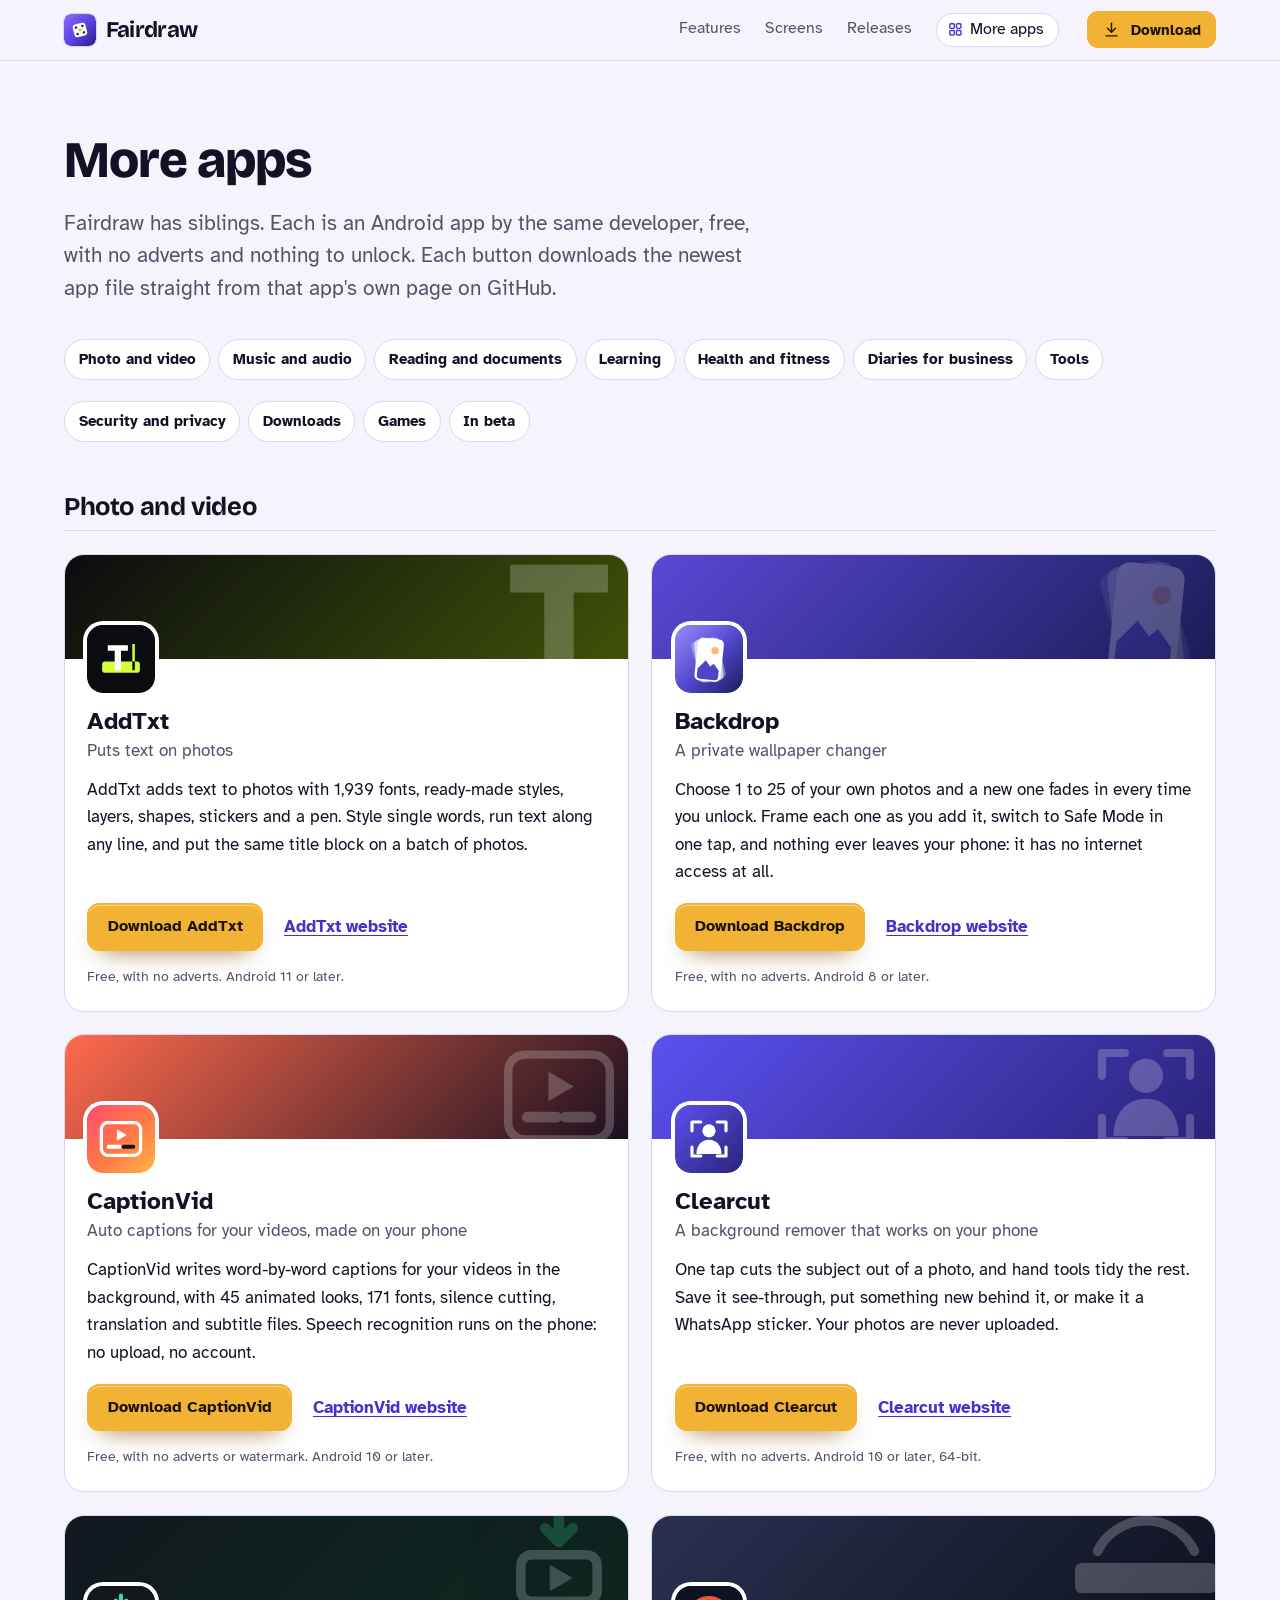
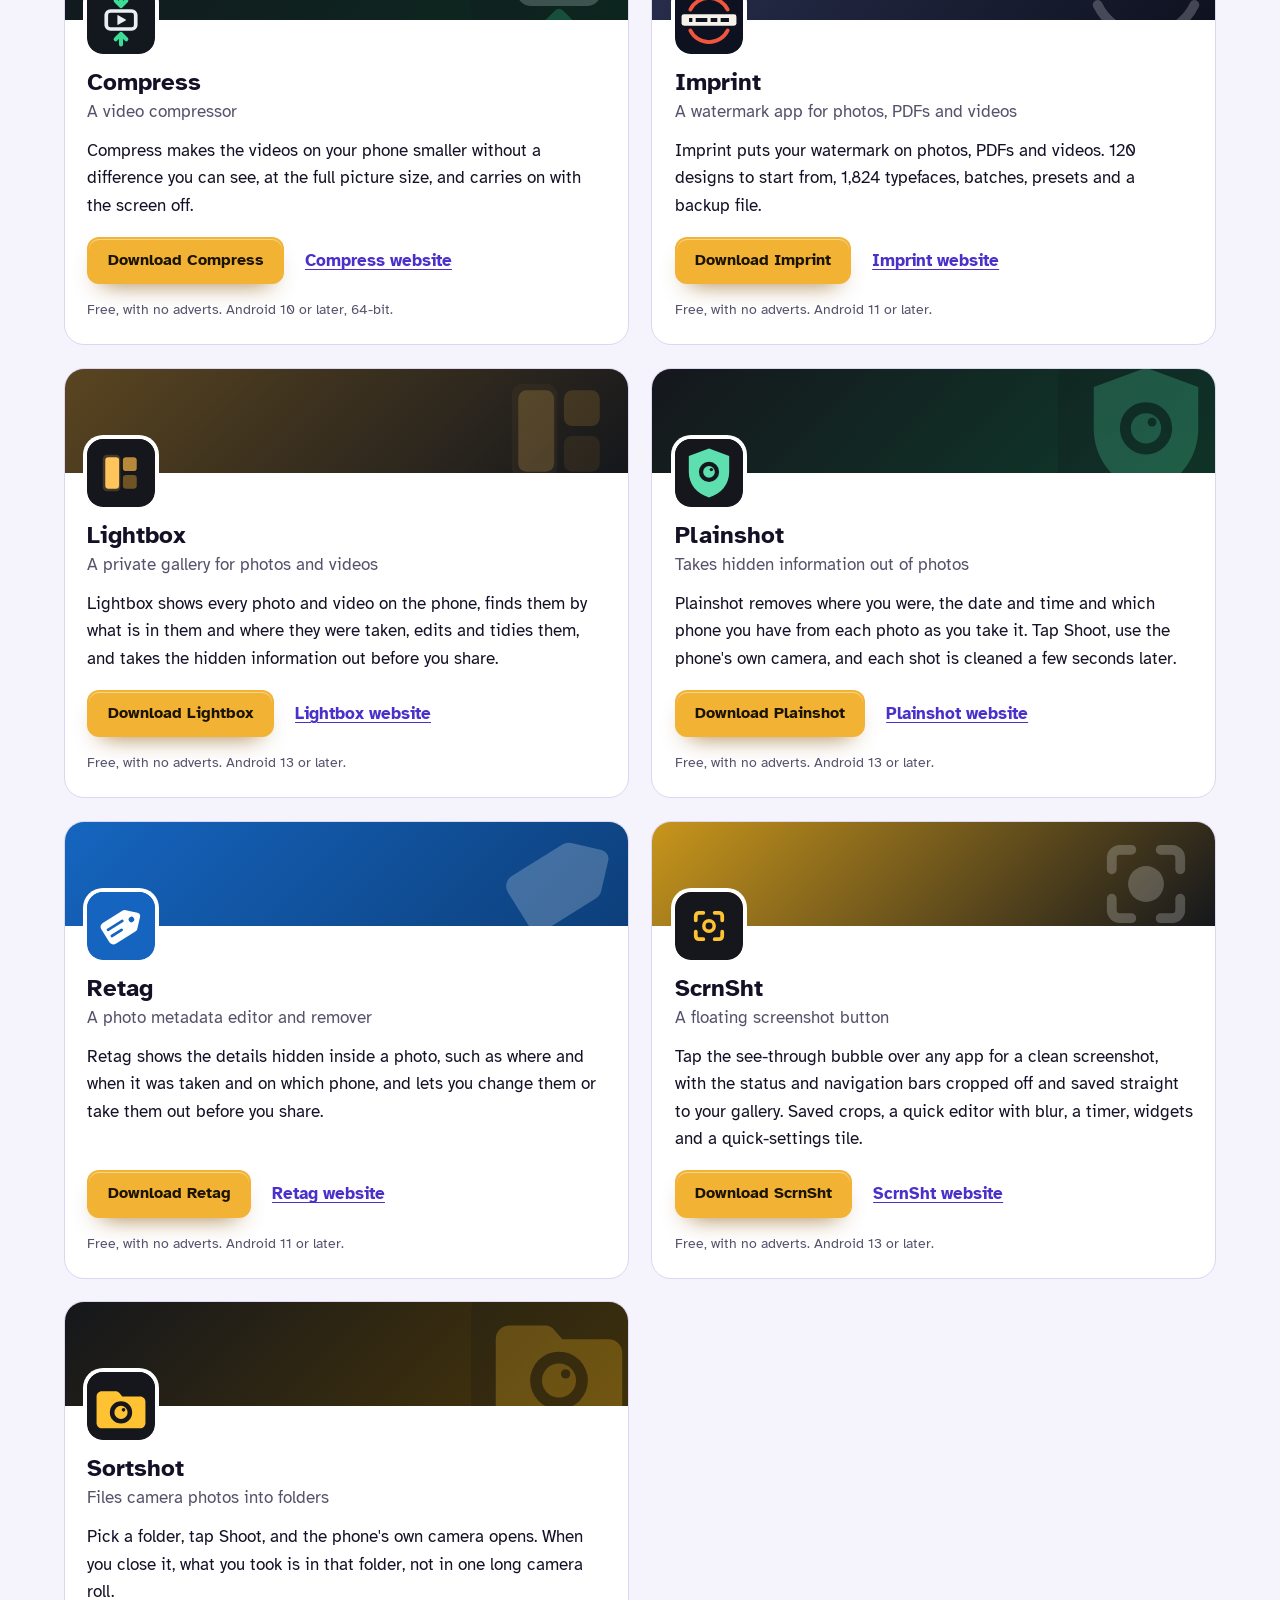
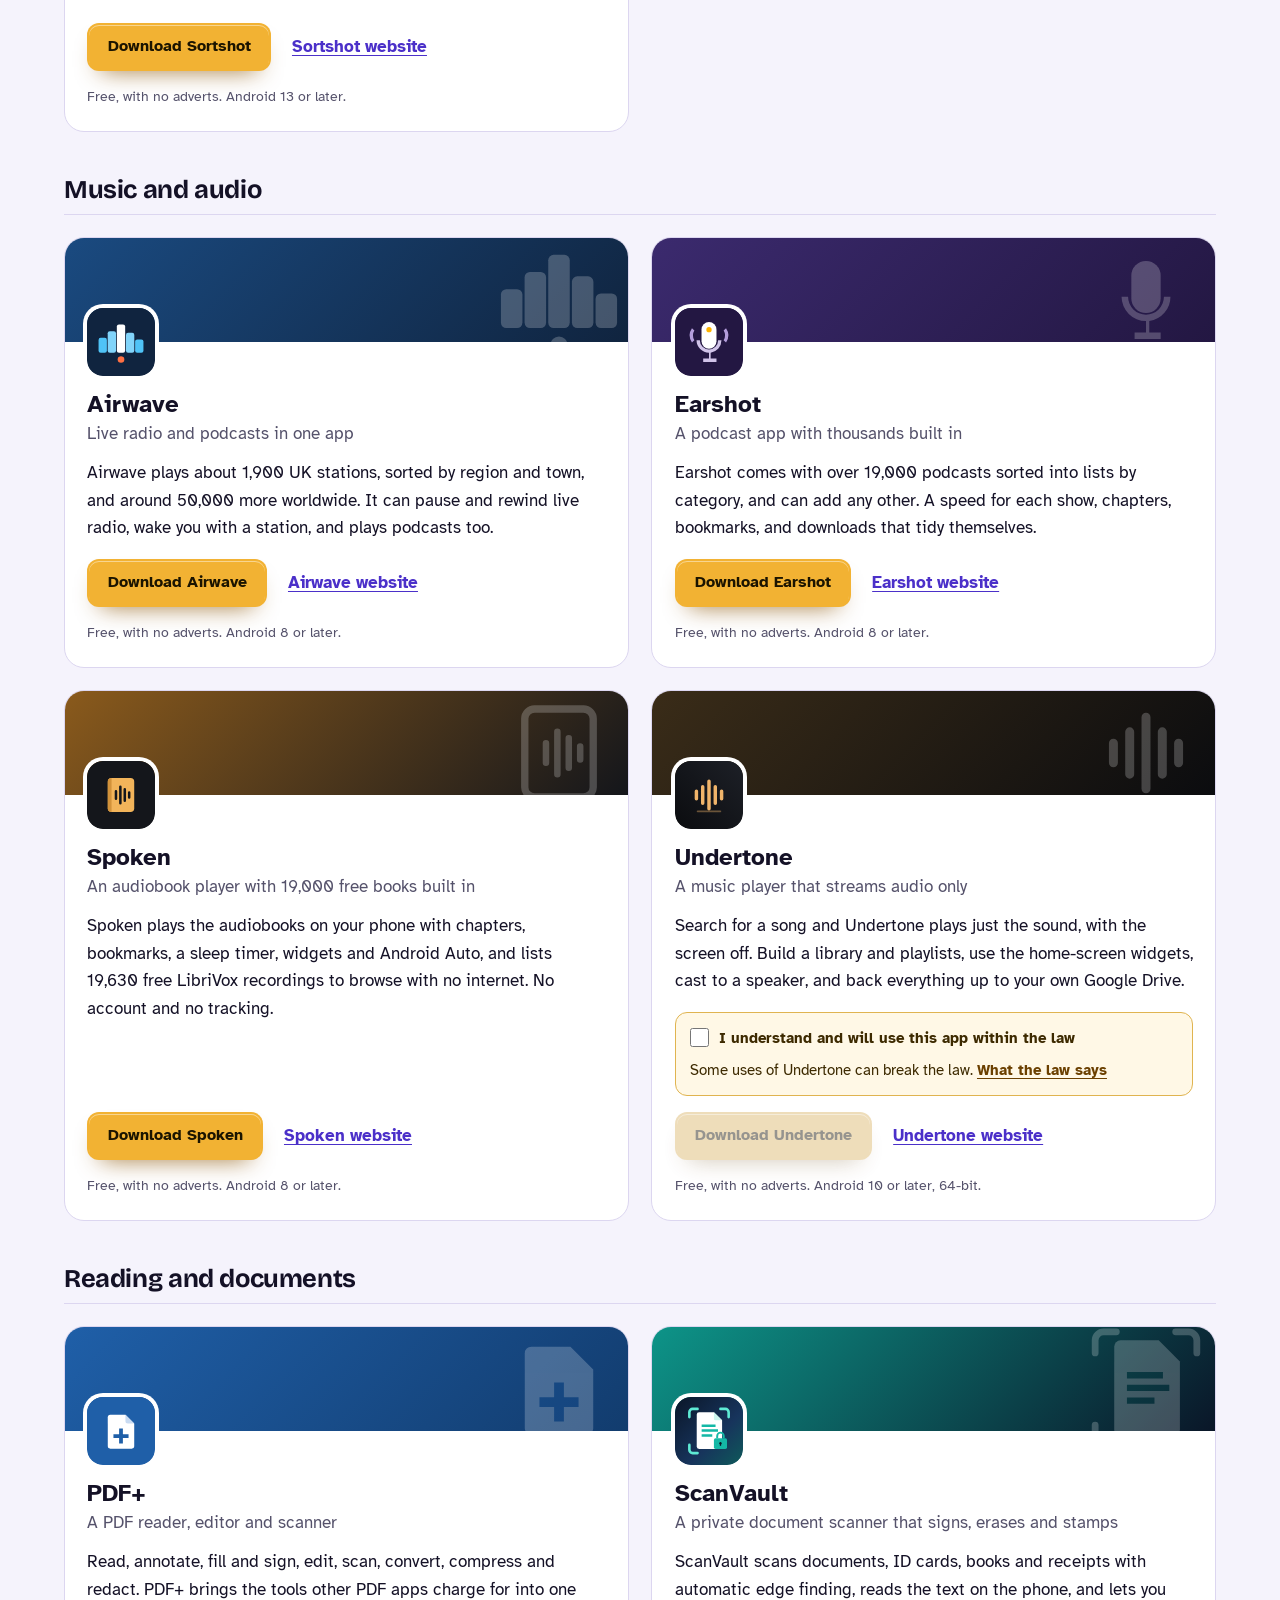
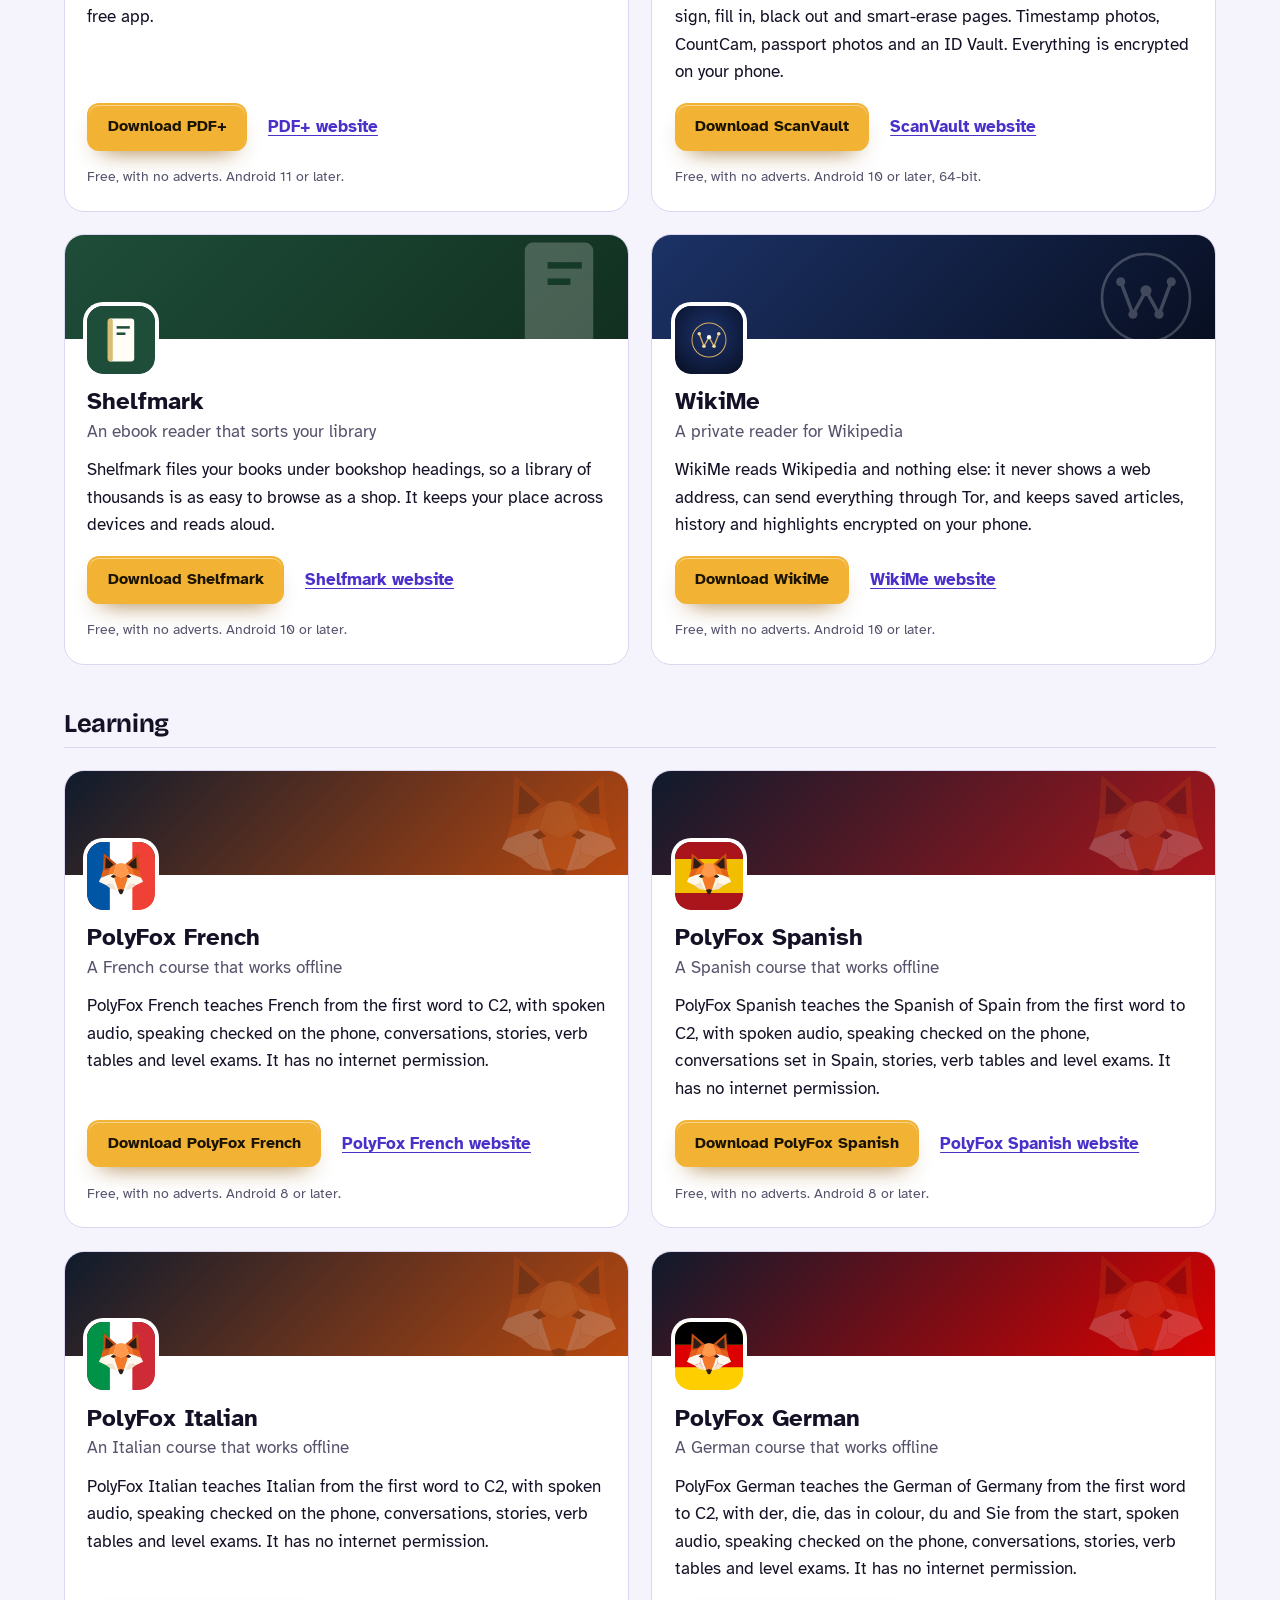
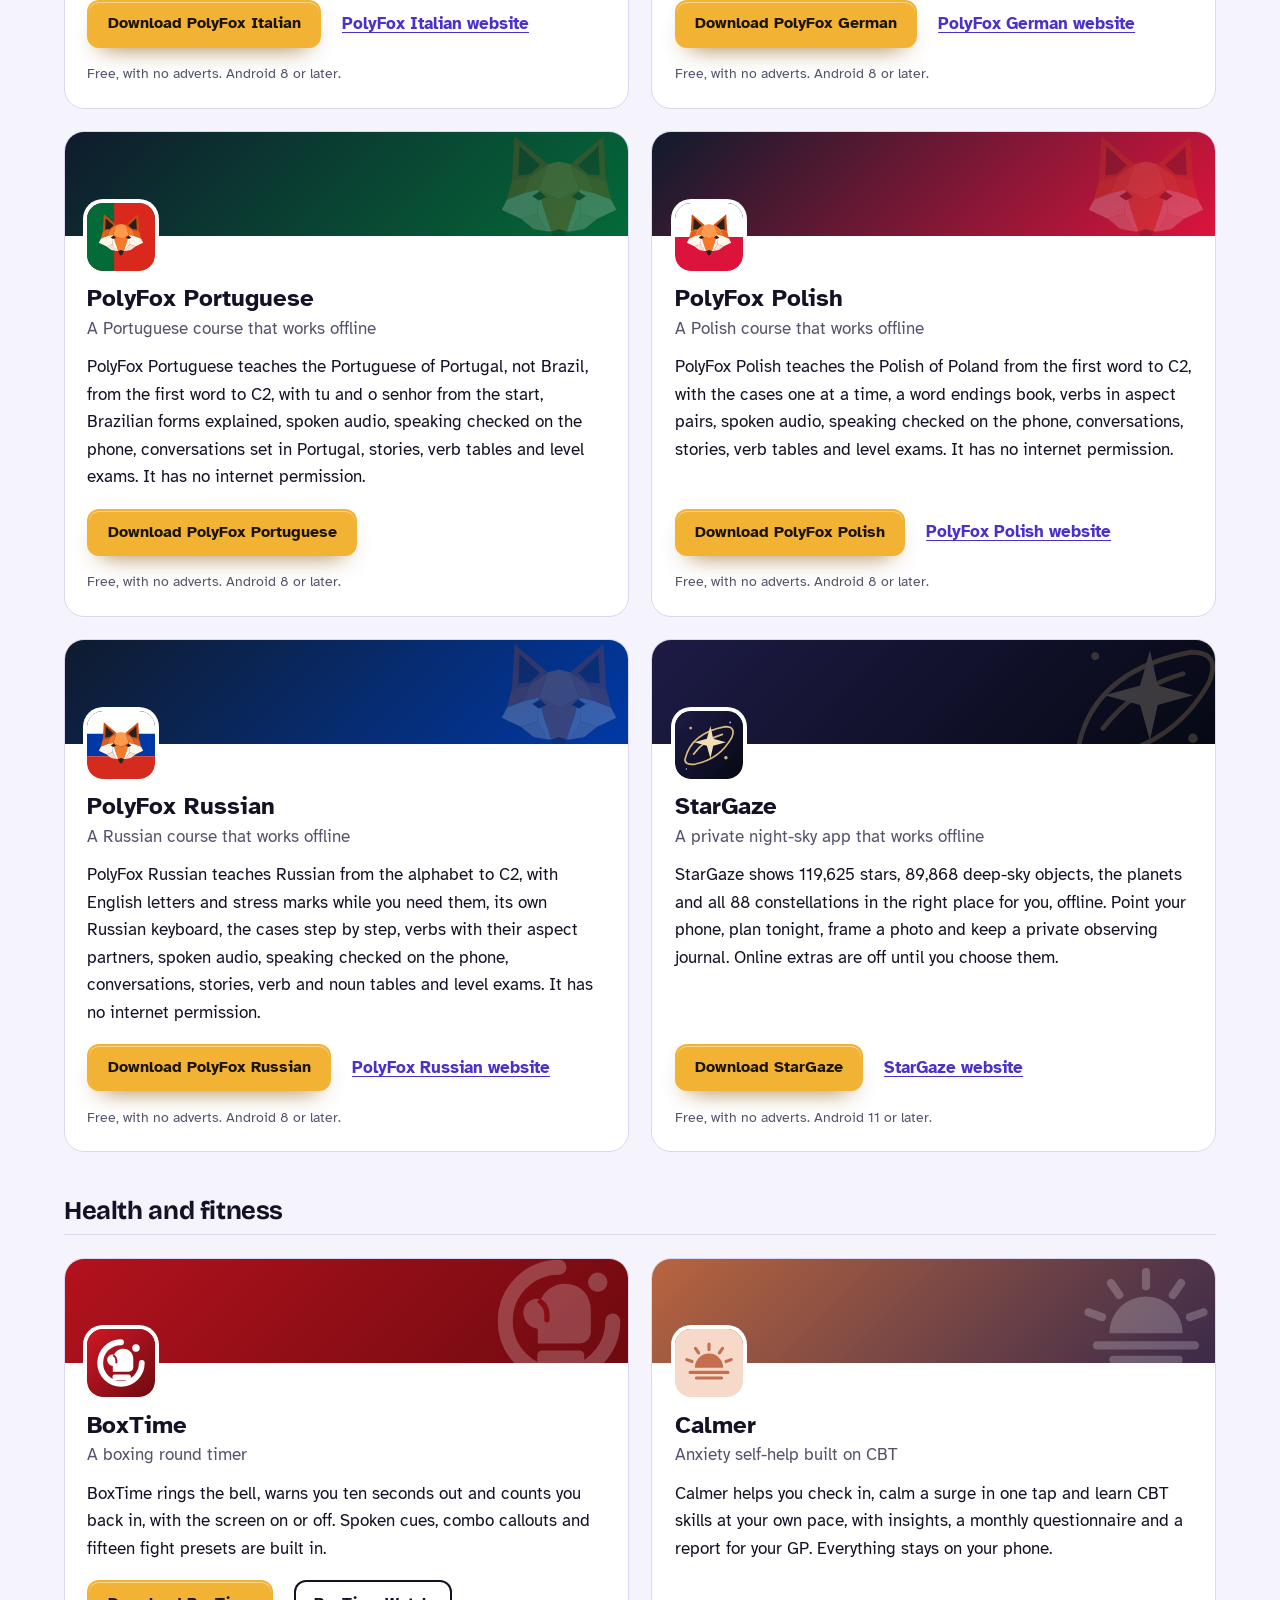
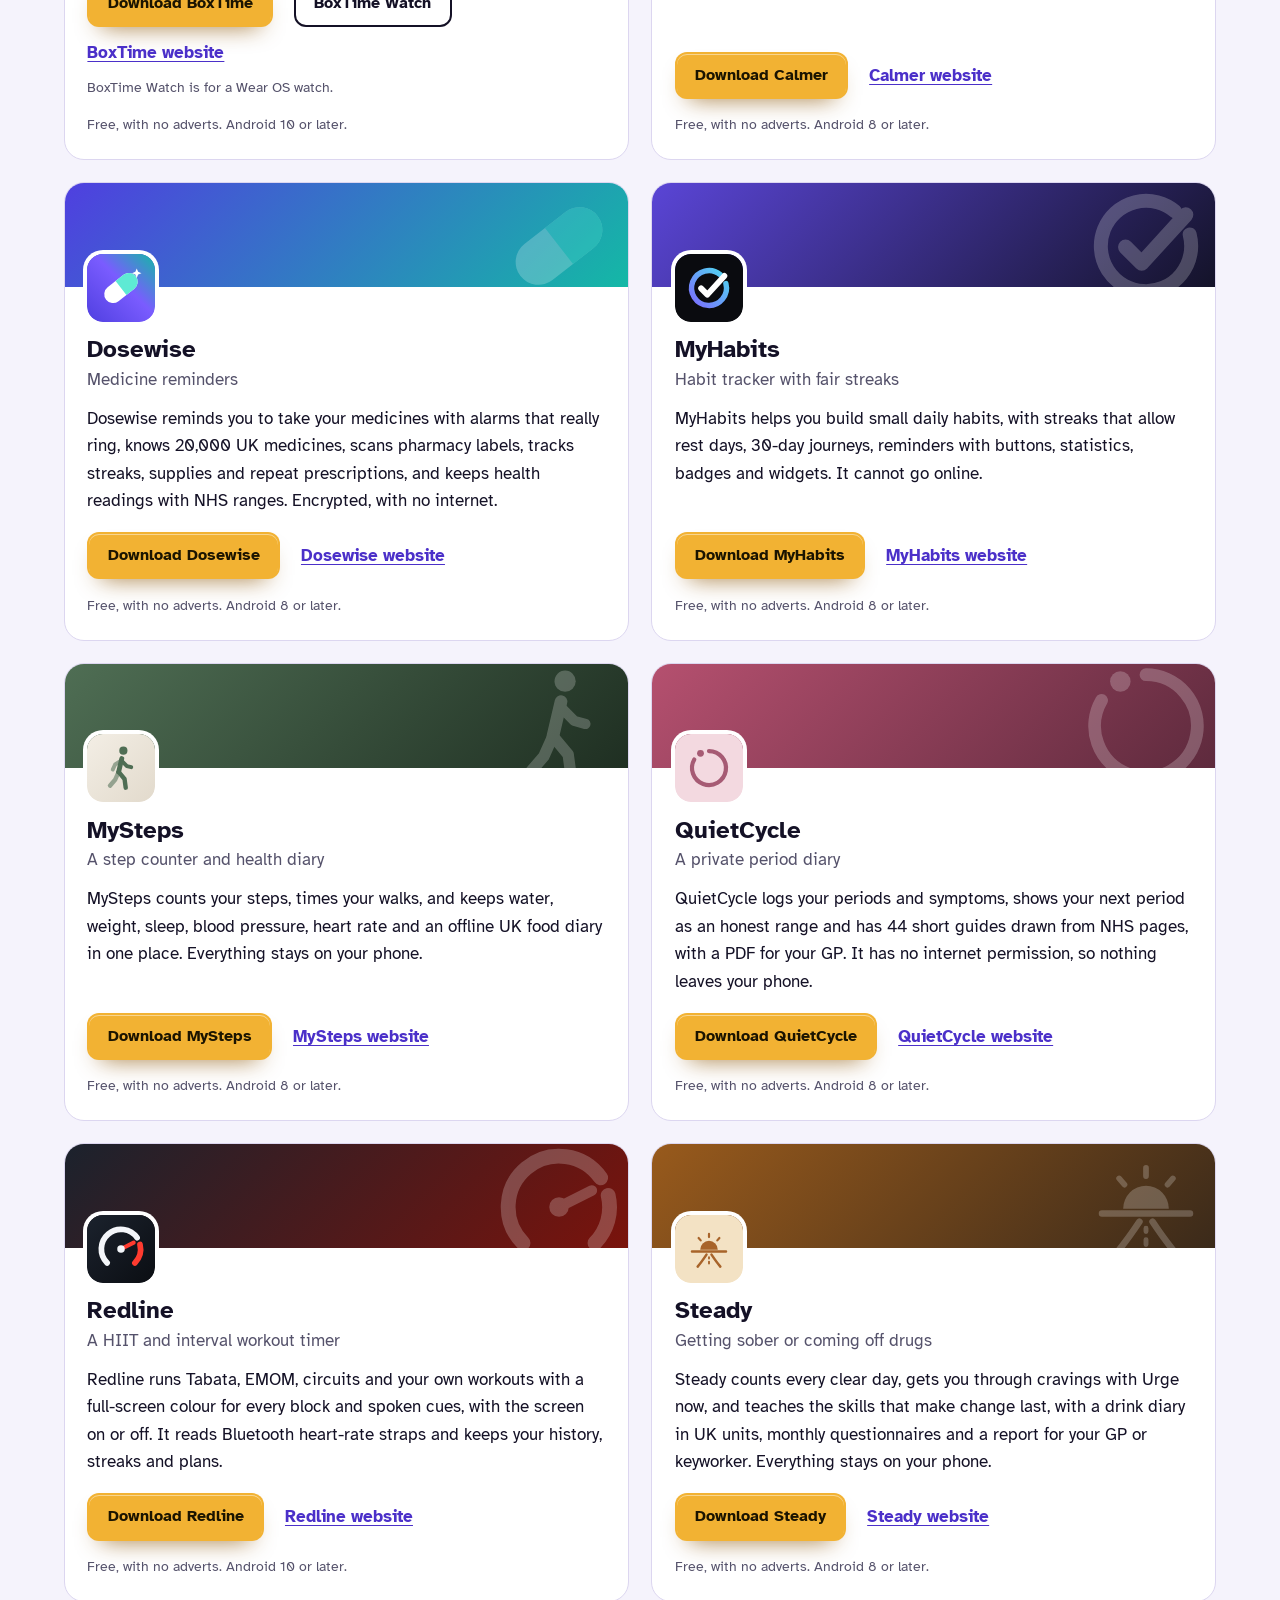
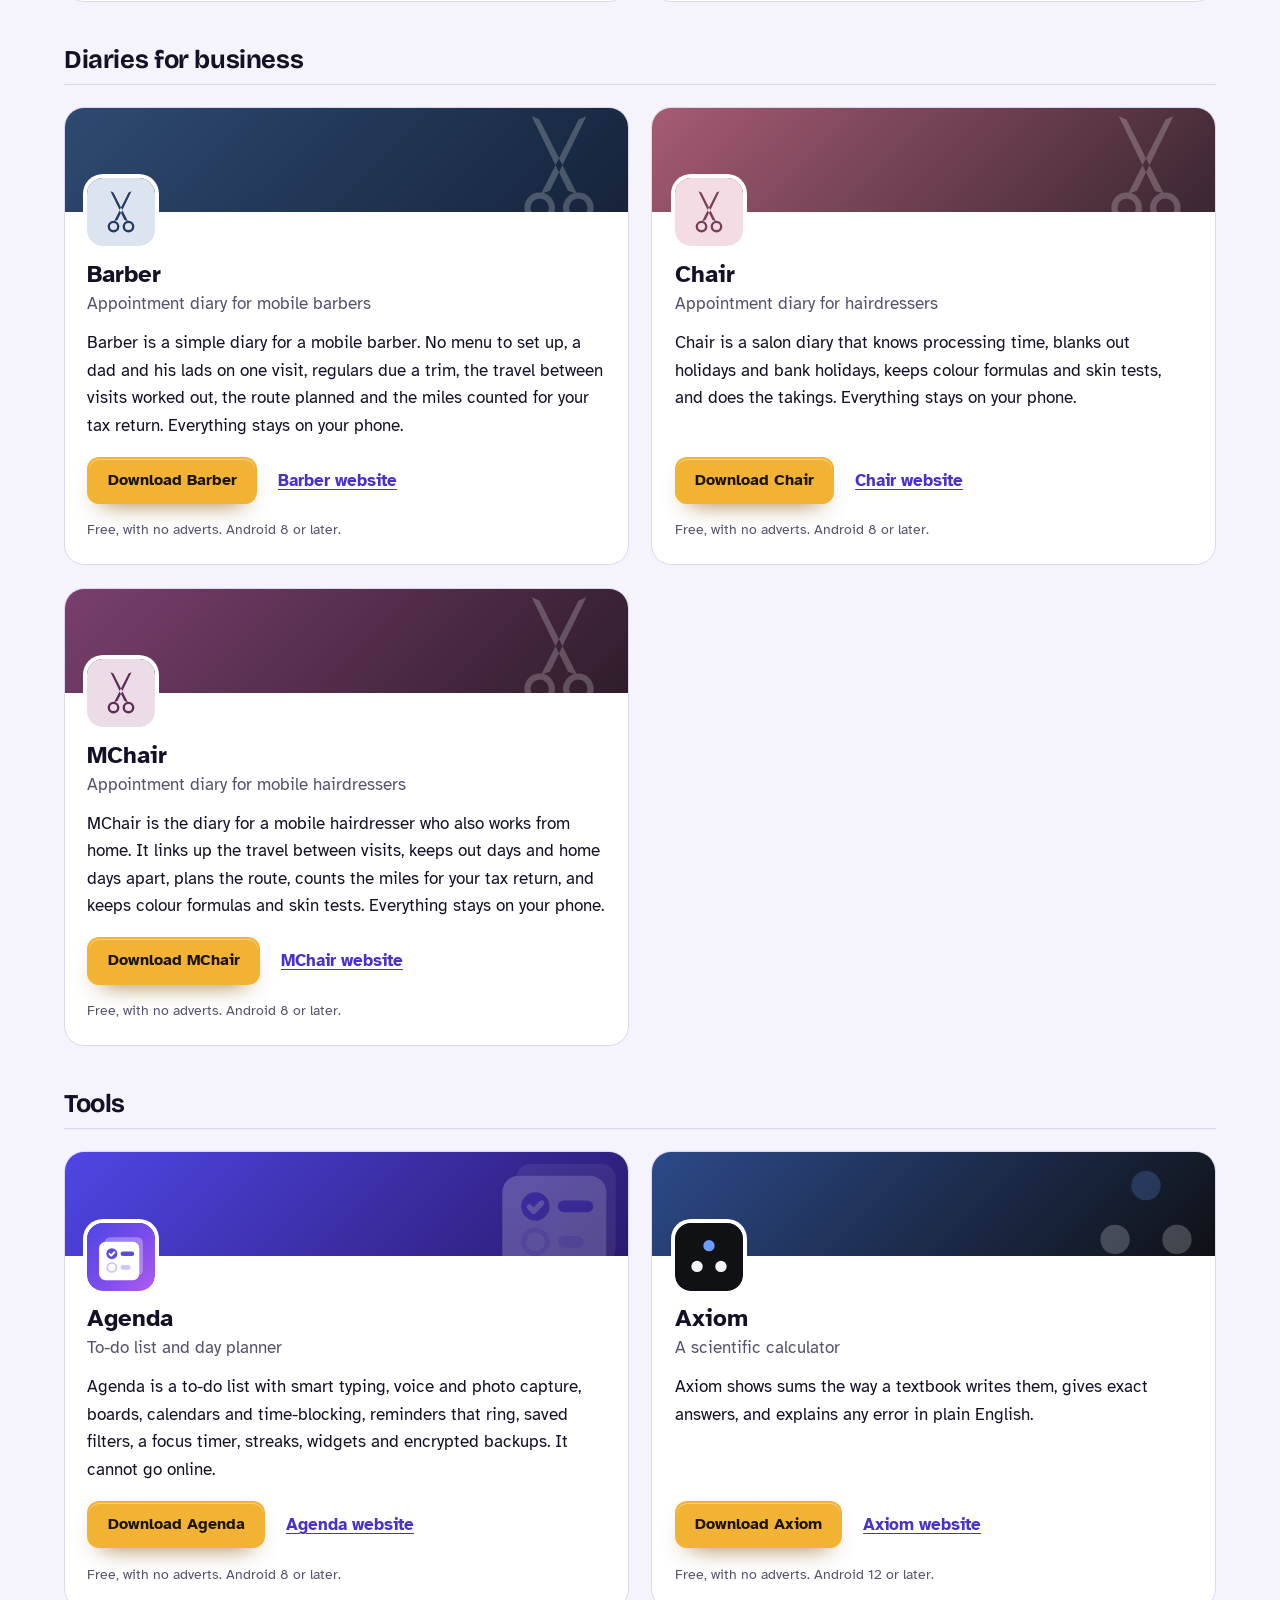
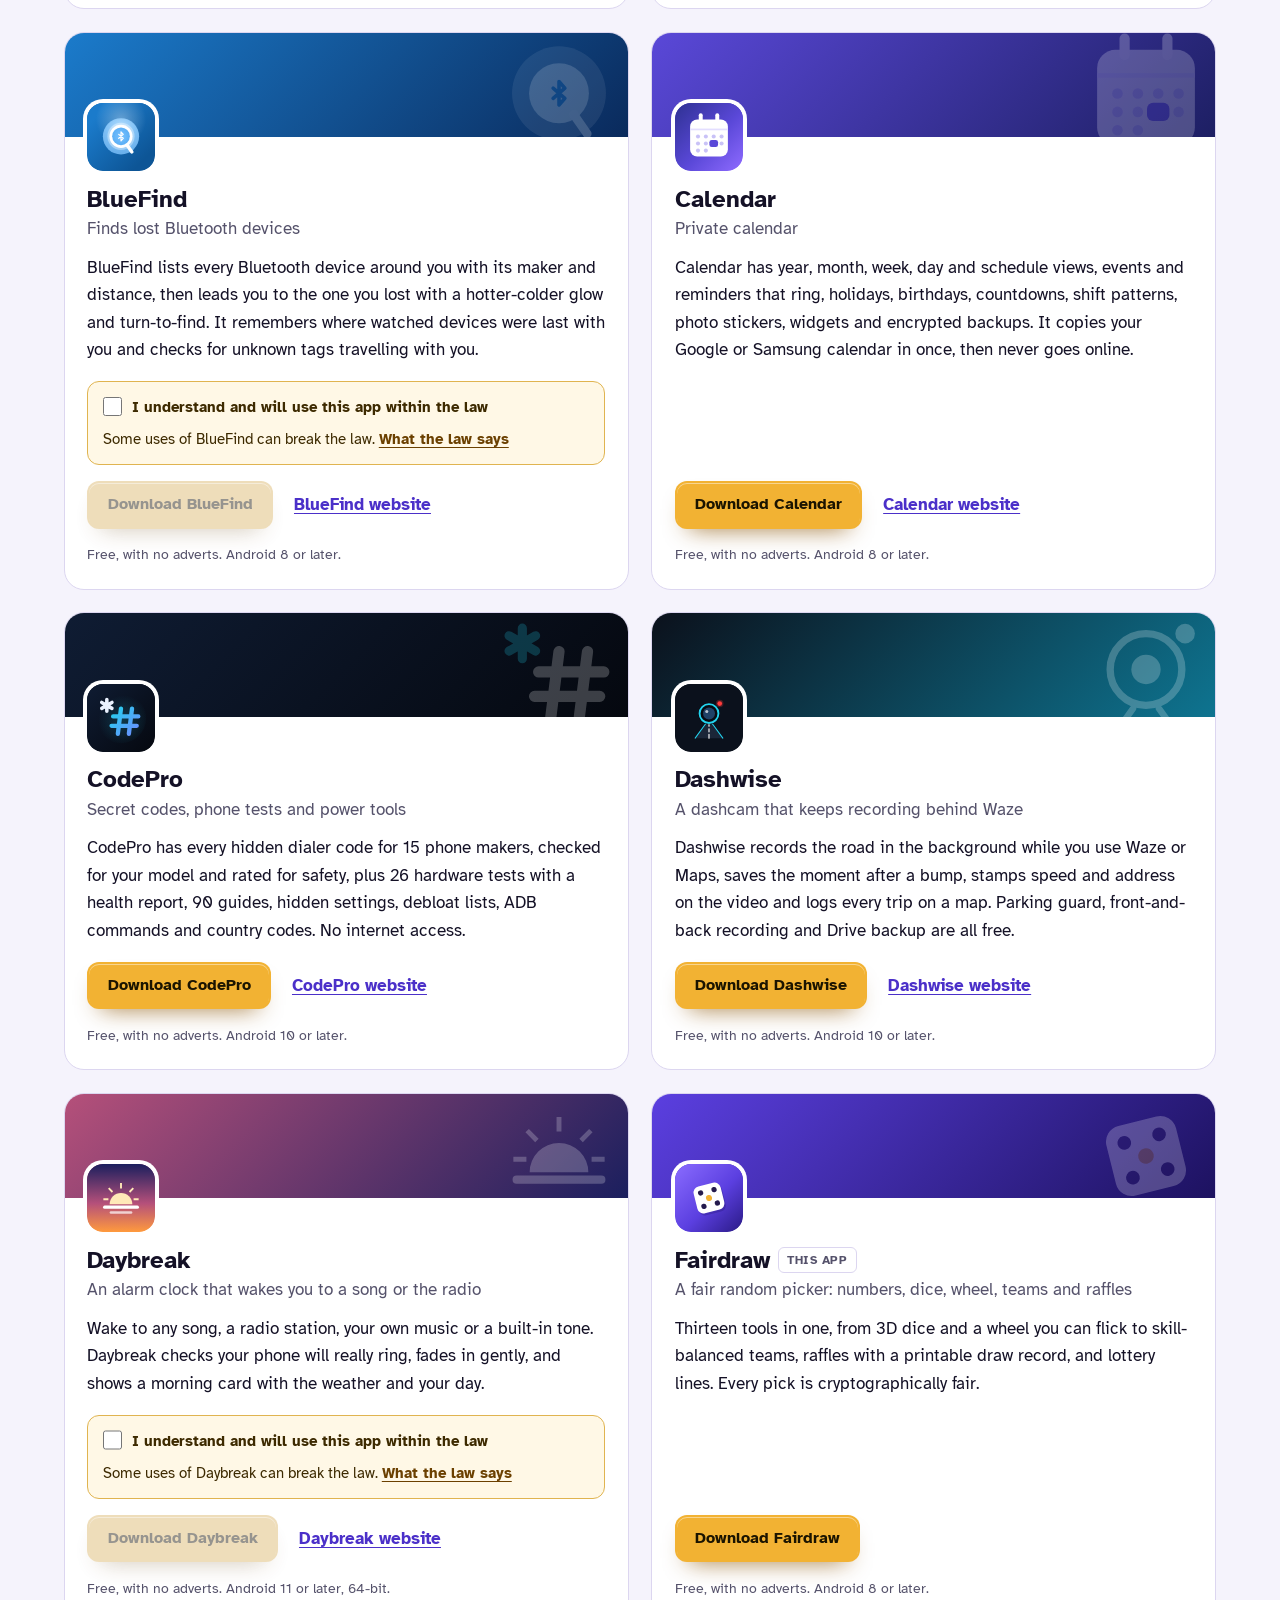
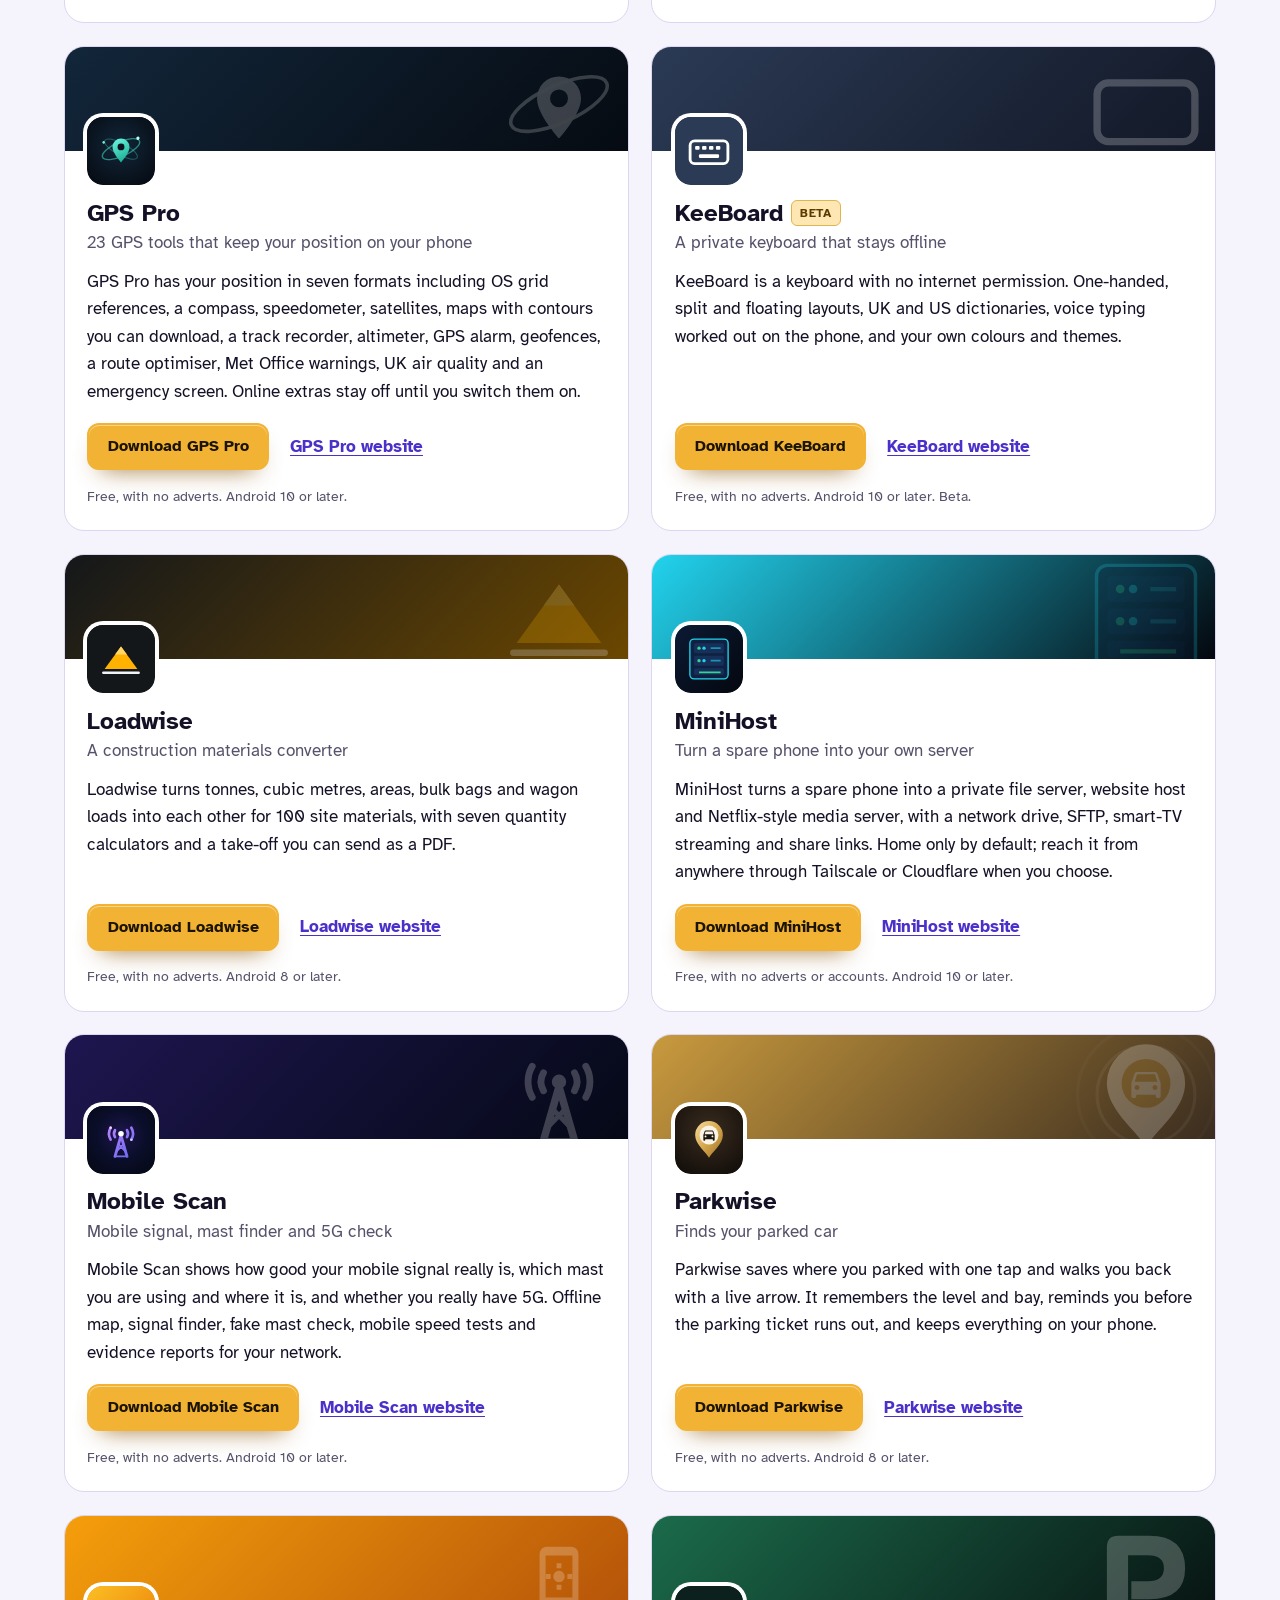
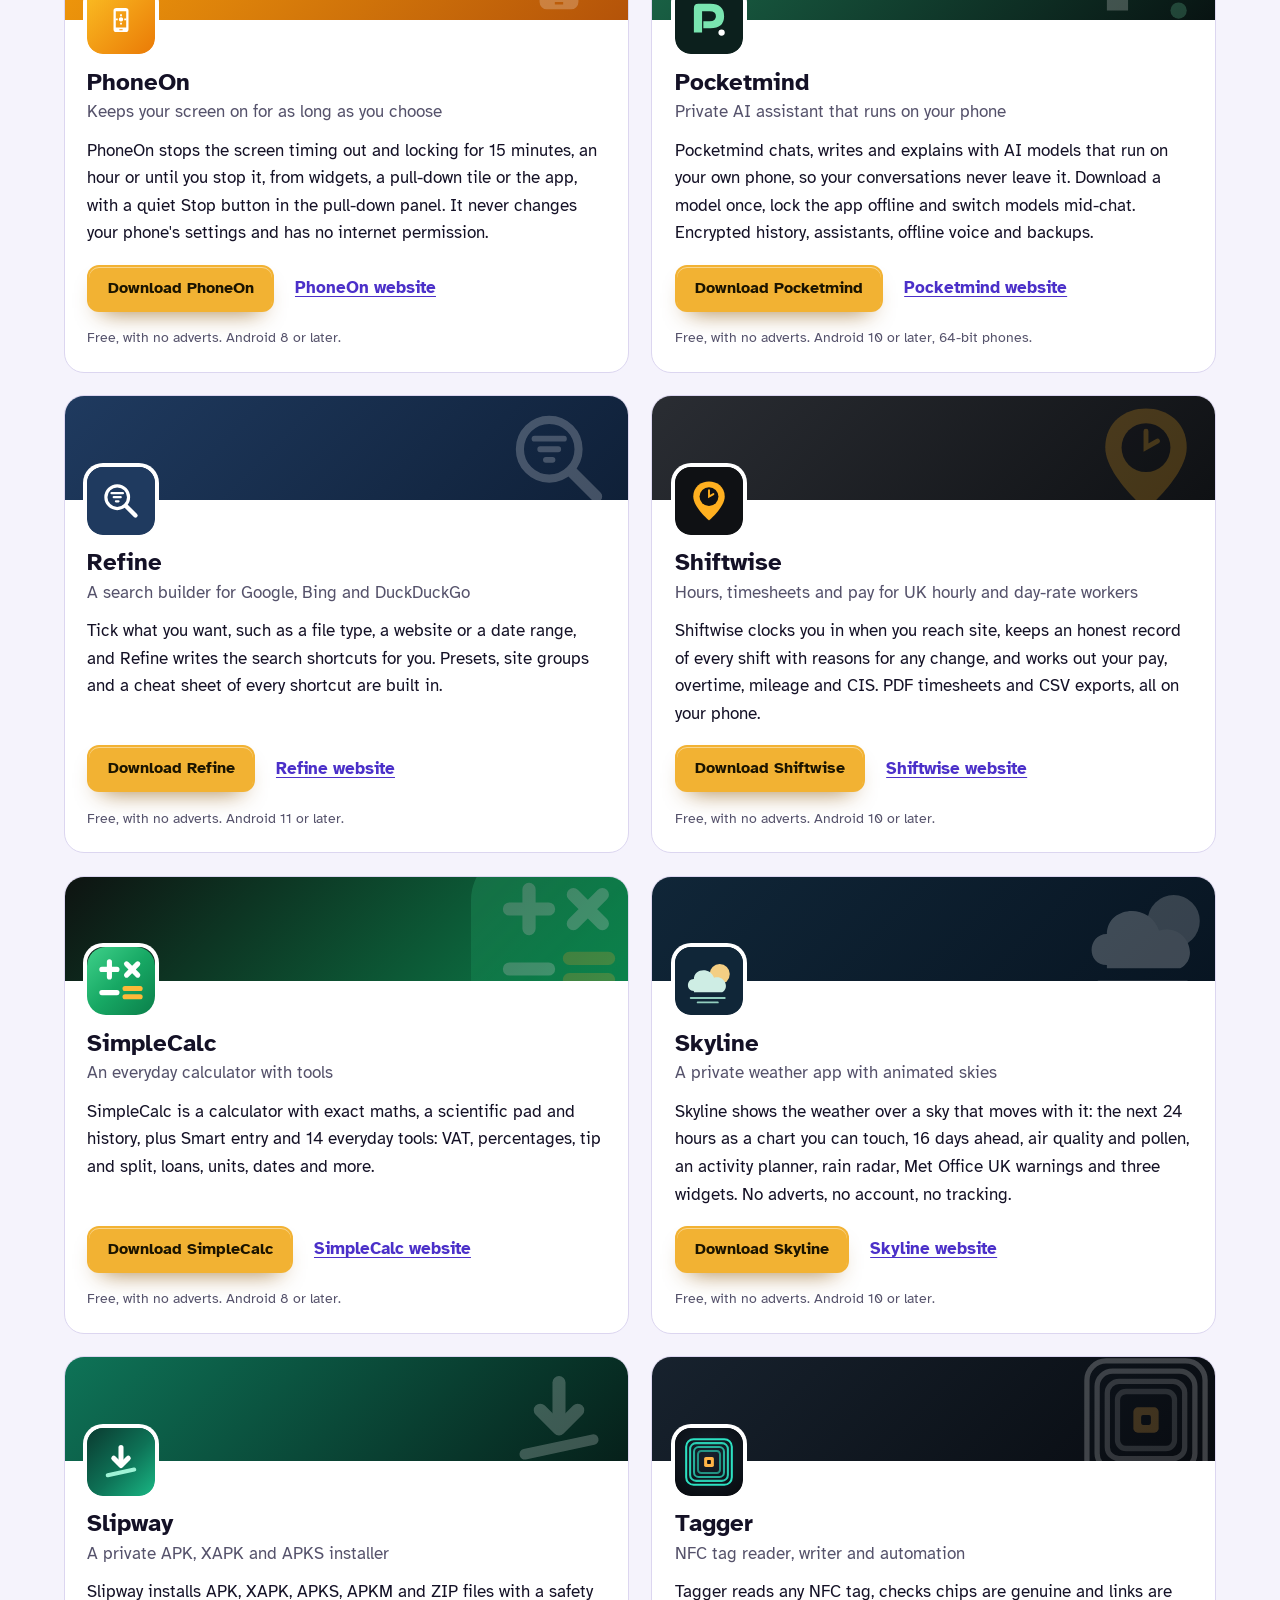
==== commit 61deaba4: "More apps: add Slipway" ====
--- a/more-apps.html
+++ b/more-apps.html
@@ -4,7 +4,7 @@
 <meta charset="utf-8">
 <meta name="viewport" content="width=device-width, initial-scale=1">
 <title>More apps from the maker of Fairdraw</title>
-<meta name="description" content="All 92 free Android apps from the maker of Fairdraw, in one list by category, each with its download and a link to its website.">
+<meta name="description" content="All 93 free Android apps from the maker of Fairdraw, in one list by category, each with its download and a link to its website.">
 <meta name="author" content="Jonathan Jackson">
 <link rel="canonical" href="https://customgpter.github.io/fairdraw/more-apps.html">
 <meta name="theme-color" content="#f5f3fc" media="(prefers-color-scheme: light)">
@@ -12,7 +12,7 @@
 <meta property="og:type" content="website">
 <meta property="og:site_name" content="Fairdraw">
 <meta property="og:title" content="More apps from the maker of Fairdraw">
-<meta property="og:description" content="All 92 free Android apps from the maker of Fairdraw, in one list by category, each with its download and a link to its website.">
+<meta property="og:description" content="All 93 free Android apps from the maker of Fairdraw, in one list by category, each with its download and a link to its website.">
 <meta property="og:url" content="https://customgpter.github.io/fairdraw/more-apps.html">
 <meta property="og:image" content="https://customgpter.github.io/fairdraw/assets/og.png">
 <meta property="og:image:width" content="1200">
@@ -101,7 +101,7 @@
 <li class="mapp" style="--b:#2a2d33;--b2:#0f1114"><div class="mapp-cover" aria-hidden="true"><svg viewBox="0 0 108 108"><path d="M54 85C54 85 29 64 29 47C29 15 79 15 79 47C79 64 54 85 54 85Z" fill="#FFB020"/><circle cx="54" cy="47" r="15" fill="#0F1114"/><path d="M54 37V47L61 43" stroke="#FFB020" stroke-width="3" stroke-linecap="round" fill="none"/></svg></div><div class="mapp-body"><svg class="mapp-icon" viewBox="0 0 108 108" aria-hidden="true"><rect width="108" height="108" rx="24" fill="#0F1114"/><path d="M54 85C54 85 29 64 29 47C29 15 79 15 79 47C79 64 54 85 54 85Z" fill="#FFB020"/><circle cx="54" cy="47" r="15" fill="#0F1114"/><path d="M54 37V47L61 43" stroke="#FFB020" stroke-width="3" stroke-linecap="round" fill="none"/></svg><h3>Shiftwise</h3><p class="mapp-kind">Hours, timesheets and pay for UK hourly and day-rate workers</p><p class="mapp-say">Shiftwise clocks you in when you reach site, keeps an honest record of every shift with reasons for any change, and works out your pay, overtime, mileage and CIS. PDF timesheets and CSV exports, all on your phone.</p><p class="mapp-go"><a class="button" href="https://github.com/CustomGPTer/shiftwise/releases/latest/download/Shiftwise.apk">Download Shiftwise</a><a class="mapp-site" href="https://customgpter.github.io/shiftwise/">Shiftwise website</a></p><p class="mapp-needs">Free, with no adverts. Android 10 or later.</p></div></li>
 <li class="mapp" style="--b:#0e1311;--b2:#0b7f4a"><div class="mapp-cover" aria-hidden="true"><svg viewBox="0 0 108 108"><rect width="108" height="108" rx="30" fill="url(#scgc)"/><defs><linearGradient id="scgc" x1="0" y1="0" x2="1" y2="1"><stop offset="0" stop-color="#3fd18a"/><stop offset=".5" stop-color="#17a864"/><stop offset="1" stop-color="#0b7f4a"/></linearGradient></defs><g stroke-width="8.1" stroke-linecap="round" fill="none"><path stroke="#fff" d="M23.6 35.6h24M35.6 23.6v24M62.8 26.8l17.8 17.8M62.8 44.6l17.8-17.8M23.6 72.4h24"/><path stroke="#ffb938" d="M60.4 65.9h24M60.4 78.9h24"/></g></svg></div><div class="mapp-body"><svg class="mapp-icon" viewBox="0 0 108 108" aria-hidden="true"><rect width="108" height="108" rx="30" fill="url(#i-simplecalc-scgi)"/><defs><linearGradient id="i-simplecalc-scgi" x1="0" y1="0" x2="1" y2="1"><stop offset="0" stop-color="#3fd18a"/><stop offset=".5" stop-color="#17a864"/><stop offset="1" stop-color="#0b7f4a"/></linearGradient></defs><g stroke-width="8.1" stroke-linecap="round" fill="none"><path stroke="#fff" d="M23.6 35.6h24M35.6 23.6v24M62.8 26.8l17.8 17.8M62.8 44.6l17.8-17.8M23.6 72.4h24"/><path stroke="#ffb938" d="M60.4 65.9h24M60.4 78.9h24"/></g></svg><h3>SimpleCalc</h3><p class="mapp-kind">An everyday calculator with tools</p><p class="mapp-say">SimpleCalc is a calculator with exact maths, a scientific pad and history, plus Smart entry and 14 everyday tools: VAT, percentages, tip and split, loans, units, dates and more.</p><p class="mapp-go"><a class="button" href="https://github.com/CustomGPTer/simplecalc/releases/latest/download/SimpleCalc.apk">Download SimpleCalc</a><a class="mapp-site" href="https://customgpter.github.io/simplecalc/">SimpleCalc website</a></p><p class="mapp-needs">Free, with no adverts. Android 8 or later.</p></div></li>
 <li class="mapp" style="--b:#102638;--b2:#081522"><div class="mapp-cover" aria-hidden="true"><svg viewBox="0 0 108 108"><circle cx="71" cy="43" r="16" fill="#fff" fill-opacity=".85"/><path fill="#fff" d="M30,70C17,70 18,51 30,51C30,34 56,31 62,49C78,44 88,65 75,72L30,72Z"/><path d="M25,81L79,81M36,88L68,88" fill="none" stroke="#fff" stroke-width="3" stroke-linecap="round"/></svg></div><div class="mapp-body"><svg class="mapp-icon" viewBox="0 0 108 108" aria-hidden="true"><rect width="108" height="108" rx="24" fill="#102638"/><circle cx="71" cy="43" r="16" fill="#F4CE83"/><path fill="#CEEDE4" d="M30,70C17,70 18,51 30,51C30,34 56,31 62,49C78,44 88,65 75,72L30,72Z"/><path d="M25,81L79,81M36,88L68,88" fill="none" stroke="#92CDBE" stroke-width="3" stroke-linecap="round"/></svg><h3>Skyline</h3><p class="mapp-kind">A private weather app with animated skies</p><p class="mapp-say">Skyline shows the weather over a sky that moves with it: the next 24 hours as a chart you can touch, 16 days ahead, air quality and pollen, an activity planner, rain radar, Met Office UK warnings and three widgets. No adverts, no account, no tracking.</p><p class="mapp-go"><a class="button" href="https://github.com/CustomGPTer/skyline/releases/latest/download/Skyline.apk">Download Skyline</a><a class="mapp-site" href="https://customgpter.github.io/skyline/">Skyline website</a></p><p class="mapp-needs">Free, with no adverts. Android 10 or later.</p></div></li>
-<li class="mapp is-gated" style="--b:#17222e;--b2:#080b10"><div class="mapp-cover" aria-hidden="true"><svg viewBox="0 0 108 108"><g transform="translate(54 54) scale(1.25) translate(-54 -54)"><rect x="25" y="25" width="58" height="58" rx="9.5" fill="none" stroke="#fff" stroke-opacity="1" stroke-width="2.6"/><rect x="30" y="30" width="48" height="48" rx="7.6" fill="none" stroke="#fff" stroke-opacity=".9" stroke-width="2.6"/><rect x="35" y="35" width="38" height="38" rx="5.8" fill="none" stroke="#fff" stroke-opacity=".75" stroke-width="2.6"/><rect x="40" y="40" width="28" height="28" rx="4.2" fill="none" stroke="#fff" stroke-opacity=".6" stroke-width="2.6"/><rect x="47.8" y="47.8" width="12.4" height="12.4" rx="2.2" fill="#FFB547"/><rect x="51.6" y="51.6" width="4.8" height="4.8" rx="0.9" fill="#0B0F14"/></g></svg></div><div class="mapp-body"><svg class="mapp-icon" viewBox="0 0 108 108" aria-hidden="true"><defs><radialGradient id="i-tagger-tgg" cx="54" cy="40" r="80" gradientUnits="userSpaceOnUse"><stop offset="0" stop-color="#17222E"/><stop offset="1" stop-color="#080B10"/></radialGradient></defs><rect width="108" height="108" rx="24" fill="url(#i-tagger-tgg)"/><g transform="translate(54 54) scale(1.25) translate(-54 -54)"><rect x="25" y="25" width="58" height="58" rx="9.5" fill="none" stroke="#2DE1C2" stroke-opacity="1" stroke-width="2.6"/><rect x="30" y="30" width="48" height="48" rx="7.6" fill="none" stroke="#2DE1C2" stroke-opacity=".9" stroke-width="2.6"/><rect x="35" y="35" width="38" height="38" rx="5.8" fill="none" stroke="#2DE1C2" stroke-opacity=".75" stroke-width="2.6"/><rect x="40" y="40" width="28" height="28" rx="4.2" fill="none" stroke="#2DE1C2" stroke-opacity=".6" stroke-width="2.6"/><rect x="47.8" y="47.8" width="12.4" height="12.4" rx="2.2" fill="#FFB547"/><rect x="51.6" y="51.6" width="4.8" height="4.8" rx="0.9" fill="#0B0F14"/></g></svg><h3>Tagger</h3><p class="mapp-kind">NFC tag reader, writer and automation</p><p class="mapp-say">Tagger reads any NFC tag, checks chips are genuine and links are safe, writes 16 kinds of record, protects tags with passwords or encryption, and makes tags that run tasks on your phone. Every pro tool free, everything encrypted.</p><div class="mapp-law" data-gate><label><input type="checkbox"> I understand and will use this app within the law</label><p>Some uses of Tagger can break the law. <a href="https://customgpter.github.io/tagger/terms.html#law">What the law says</a></p><noscript><p>Turn on JavaScript to download, or use the <a href="https://customgpter.github.io/tagger/">Tagger website</a>.</p></noscript></div><p class="mapp-go"><a class="button" data-href="https://github.com/CustomGPTer/tagger/releases/latest/download/Tagger.apk" aria-disabled="true" role="link" tabindex="-1">Download Tagger</a><a class="mapp-site" href="https://customgpter.github.io/tagger/">Tagger website</a></p><p class="mapp-needs">Free, with no adverts. Android 10 or later, with NFC.</p></div></li>
+<li class="mapp is-gated" style="--b:#0e7357;--b2:#06201a"><div class="mapp-cover" aria-hidden="true"><svg viewBox="0 0 108 108"><path d="M33 75L75 66" stroke="#fff" stroke-width="6.5" stroke-linecap="round" fill="none"/><path d="M54 31L54 58" stroke="#fff" stroke-width="8" stroke-linecap="round" fill="none"/><path d="M42.5 48L54 59.5L65.5 48" stroke="#fff" stroke-width="8" stroke-linecap="round" stroke-linejoin="round" fill="none"/></svg></div><div class="mapp-body"><svg class="mapp-icon" viewBox="0 0 108 108" aria-hidden="true"><defs><linearGradient id="i-slipway-swbg" x1="0" y1="0" x2="1" y2="1"><stop offset="0" stop-color="#0a3a30"/><stop offset=".55" stop-color="#0e7357"/><stop offset="1" stop-color="#19b784"/></linearGradient></defs><rect width="108" height="108" rx="24" fill="url(#i-slipway-swbg)"/><path d="M33 75L75 66" stroke="#9ff3d6" stroke-width="6.5" stroke-linecap="round" fill="none"/><path d="M54 31L54 58" stroke="#fff" stroke-width="8" stroke-linecap="round" fill="none"/><path d="M42.5 48L54 59.5L65.5 48" stroke="#fff" stroke-width="8" stroke-linecap="round" stroke-linejoin="round" fill="none"/></svg><h3>Slipway</h3><p class="mapp-kind">A private APK, XAPK and APKS installer</p><p class="mapp-say">Slipway installs APK, XAPK, APKS, APKM and ZIP files with a safety report first: a red, amber or green verdict, permissions in plain English, signature and tracker checks. Revision-aware library, install queue and history. It has no internet access.</p><div class="mapp-law" data-gate><label><input type="checkbox"> I understand and will use this app within the law</label><p>Installing copies of apps you have no right to use can break copyright law. <a href="https://customgpter.github.io/slipway/terms.html#law">What the law says</a></p><noscript><p>Turn on JavaScript to download, or use the <a href="https://customgpter.github.io/slipway/">Slipway website</a>.</p></noscript></div><p class="mapp-go"><a class="button" data-href="https://github.com/CustomGPTer/slipway/releases/latest/download/Slipway.apk" aria-disabled="true" role="link" tabindex="-1">Download Slipway</a><a class="mapp-site" href="https://customgpter.github.io/slipway/">Slipway website</a></p><p class="mapp-needs">Free, with no adverts. Android 10 or later.</p></div></li><li class="mapp is-gated" style="--b:#17222e;--b2:#080b10"><div class="mapp-cover" aria-hidden="true"><svg viewBox="0 0 108 108"><g transform="translate(54 54) scale(1.25) translate(-54 -54)"><rect x="25" y="25" width="58" height="58" rx="9.5" fill="none" stroke="#fff" stroke-opacity="1" stroke-width="2.6"/><rect x="30" y="30" width="48" height="48" rx="7.6" fill="none" stroke="#fff" stroke-opacity=".9" stroke-width="2.6"/><rect x="35" y="35" width="38" height="38" rx="5.8" fill="none" stroke="#fff" stroke-opacity=".75" stroke-width="2.6"/><rect x="40" y="40" width="28" height="28" rx="4.2" fill="none" stroke="#fff" stroke-opacity=".6" stroke-width="2.6"/><rect x="47.8" y="47.8" width="12.4" height="12.4" rx="2.2" fill="#FFB547"/><rect x="51.6" y="51.6" width="4.8" height="4.8" rx="0.9" fill="#0B0F14"/></g></svg></div><div class="mapp-body"><svg class="mapp-icon" viewBox="0 0 108 108" aria-hidden="true"><defs><radialGradient id="i-tagger-tgg" cx="54" cy="40" r="80" gradientUnits="userSpaceOnUse"><stop offset="0" stop-color="#17222E"/><stop offset="1" stop-color="#080B10"/></radialGradient></defs><rect width="108" height="108" rx="24" fill="url(#i-tagger-tgg)"/><g transform="translate(54 54) scale(1.25) translate(-54 -54)"><rect x="25" y="25" width="58" height="58" rx="9.5" fill="none" stroke="#2DE1C2" stroke-opacity="1" stroke-width="2.6"/><rect x="30" y="30" width="48" height="48" rx="7.6" fill="none" stroke="#2DE1C2" stroke-opacity=".9" stroke-width="2.6"/><rect x="35" y="35" width="38" height="38" rx="5.8" fill="none" stroke="#2DE1C2" stroke-opacity=".75" stroke-width="2.6"/><rect x="40" y="40" width="28" height="28" rx="4.2" fill="none" stroke="#2DE1C2" stroke-opacity=".6" stroke-width="2.6"/><rect x="47.8" y="47.8" width="12.4" height="12.4" rx="2.2" fill="#FFB547"/><rect x="51.6" y="51.6" width="4.8" height="4.8" rx="0.9" fill="#0B0F14"/></g></svg><h3>Tagger</h3><p class="mapp-kind">NFC tag reader, writer and automation</p><p class="mapp-say">Tagger reads any NFC tag, checks chips are genuine and links are safe, writes 16 kinds of record, protects tags with passwords or encryption, and makes tags that run tasks on your phone. Every pro tool free, everything encrypted.</p><div class="mapp-law" data-gate><label><input type="checkbox"> I understand and will use this app within the law</label><p>Some uses of Tagger can break the law. <a href="https://customgpter.github.io/tagger/terms.html#law">What the law says</a></p><noscript><p>Turn on JavaScript to download, or use the <a href="https://customgpter.github.io/tagger/">Tagger website</a>.</p></noscript></div><p class="mapp-go"><a class="button" data-href="https://github.com/CustomGPTer/tagger/releases/latest/download/Tagger.apk" aria-disabled="true" role="link" tabindex="-1">Download Tagger</a><a class="mapp-site" href="https://customgpter.github.io/tagger/">Tagger website</a></p><p class="mapp-needs">Free, with no adverts. Android 10 or later, with NFC.</p></div></li>
 <li class="mapp" style="--b:#0b0f14;--b2:#0d3340"><div class="mapp-cover" aria-hidden="true"><svg viewBox="0 0 64 64"><rect width="64" height="64" rx="14" fill="#0b0f14"/><circle cx="32" cy="32" r="19" fill="none" stroke="#35d0f2" stroke-width="6" stroke-linecap="round" stroke-dasharray="92 28" transform="rotate(-210 32 32)"/><path d="M32 22l3 7 7 3-7 3-3 7-3-7-7-3 7-3z" fill="#e9eef3"/></svg></div><div class="mapp-body"><svg class="mapp-icon" viewBox="0 0 64 64" aria-hidden="true"><rect width="64" height="64" rx="14" fill="#0b0f14"/><circle cx="32" cy="32" r="19" fill="none" stroke="#35d0f2" stroke-width="6" stroke-linecap="round" stroke-dasharray="92 28" transform="rotate(-210 32 32)"/><path d="M32 22l3 7 7 3-7 3-3 7-3-7-7-3 7-3z" fill="#e9eef3"/></svg><h3>TotalClean</h3><p class="mapp-kind">A phone cleaner with a safety bin</p><p class="mapp-say">TotalClean clears junk, finds the big and duplicate files, and puts anything personal in a 30-day bin first, so a clean-up can be undone.</p><p class="mapp-go"><a class="button" href="https://github.com/CustomGPTer/totalclean/releases/latest/download/TotalClean.apk">Download TotalClean</a><a class="mapp-site" href="https://customgpter.github.io/totalclean/">TotalClean website</a></p><p class="mapp-needs">Free, with no adverts. Android 11 or later.</p></div></li>
 <li class="mapp" style="--b:#6d55d9;--b2:#18162b"><div class="mapp-cover" aria-hidden="true"><svg viewBox="0 0 108 108"><path d="M36 25.5Q54 9 72 25.5M43 34Q54 24.5 65 34" fill="none" stroke="#fff" stroke-width="4" stroke-linecap="round"/><rect x="36" y="42" width="36" height="51" rx="6" fill="#fff"/><path fill="#6d55d9" d="M51 52h6v7h7v6h-7v7h-6v-7h-7v-6h7zM46 80h5v5h-5zM57 80h5v5h-5z"/></svg></div><div class="mapp-body"><svg class="mapp-icon" viewBox="0 0 108 108" aria-hidden="true"><rect width="108" height="108" rx="24" fill="#18162b"/><path d="M36 25.5Q54 9 72 25.5M43 34Q54 24.5 65 34" fill="none" stroke="#bca6ff" stroke-width="4" stroke-linecap="round"/><rect x="36" y="42" width="36" height="51" rx="6" fill="#a78bfa"/><path fill="#221a36" d="M51 52h6v7h7v6h-7v7h-6v-7h-7v-6h7zM46 80h5v5h-5zM57 80h5v5h-5z"/></svg><h3>TVLink</h3><p class="mapp-kind">A private TV remote for your home Wi-Fi</p><p class="mapp-say">TVLink works Samsung, LG, Sony, Philips, Panasonic, Android TV and Google TV sets over your home Wi-Fi, or by infrared on phones with an IR blaster. Eight remote skins, favourites, streaming buttons, activities, widgets and an app lock. Nothing leaves your home network.</p><p class="mapp-go"><a class="button" href="https://github.com/CustomGPTer/tvlink/releases/latest/download/TVLink.apk">Download TVLink</a><a class="mapp-site" href="https://customgpter.github.io/tvlink/">TVLink website</a></p><p class="mapp-needs">Free, with no adverts. Android 10 or later.</p></div></li>
 <li class="mapp is-gated" style="--b:#0f1e3d;--b2:#050914"><div class="mapp-cover" aria-hidden="true"><svg viewBox="0 0 108 108"><path d="M38 49L54 40L46 34L30 43Z" fill="#fff"/><path d="M54 40L70 49L78 43L62 34Z" fill="#fff"/><path d="M38 49L54 40L70 49L54 58Z" fill="none" stroke="#fff" stroke-width="1.5"/><path d="M38 49L54 58L54 78L38 69Z" fill="#fff"/><path d="M54 58L70 49L70 69L54 78Z" fill="#fff"/><path d="M51.5 52L51.5 33L46 33L54 24L62 33L56.5 33L56.5 52Z" fill="#fff"/></svg></div><div class="mapp-body"><svg class="mapp-icon" viewBox="0 0 108 108" aria-hidden="true"><defs><linearGradient id="i-unbox-ubbg" x1="0" y1="0" x2="1" y2="1"><stop offset="0" stop-color="#0f1e3d"/><stop offset="1" stop-color="#050914"/></linearGradient><radialGradient id="i-unbox-ubgl" cx="50%" cy="50%" r="50%"><stop offset="0" stop-color="#21e6c1" stop-opacity=".22"/><stop offset="1" stop-color="#21e6c1" stop-opacity="0"/></radialGradient></defs><rect width="108" height="108" rx="24" fill="url(#i-unbox-ubbg)"/><circle cx="54" cy="54" r="38" fill="url(#i-unbox-ubgl)"/><path d="M38 49L54 40L46 34L30 43Z" fill="#7cf5e1"/><path d="M54 40L70 49L78 43L62 34Z" fill="#b4fff2"/><path d="M38 49L54 40L70 49L54 58Z" fill="#0a1630"/><path d="M38 49L54 58L54 78L38 69Z" fill="#12b5a0"/><path d="M54 58L70 49L70 69L54 78Z" fill="#21e6c1"/><path d="M51.5 52L51.5 33L46 33L54 24L62 33L56.5 33L56.5 52Z" fill="#fff"/></svg><h3>Unbox</h3><p class="mapp-kind">A private APK extractor and backup manager</p><p class="mapp-say">Unbox saves the apps on your phone as files you can keep, share and reinstall. Split apps are saved complete as .apks bundles, every file is checked after saving, and a watch list keeps each new version. It has no internet access.</p><div class="mapp-law" data-gate><label><input type="checkbox"> I understand and will use this app within the law</label><p>Sharing copies of apps you have no right to share can break copyright law. <a href="https://customgpter.github.io/unbox/terms.html#law">What the law says</a></p><noscript><p>Turn on JavaScript to download, or use the <a href="https://customgpter.github.io/unbox/">Unbox website</a>.</p></noscript></div><p class="mapp-go"><a class="button" data-href="https://github.com/CustomGPTer/unbox/releases/latest/download/Unbox.apk" aria-disabled="true" role="link" tabindex="-1">Download Unbox</a><a class="mapp-site" href="https://customgpter.github.io/unbox/">Unbox website</a></p><p class="mapp-needs">Free, with no adverts. Android 10 or later.</p></div></li><li class="mapp is-gated" style="--b:#0f6e66;--b2:#091423"><div class="mapp-cover" aria-hidden="true"><svg viewBox="0 0 108 108"><path fill="#fff" d="M29 15h50a19 19 0 0 1 19 19v35a19 19 0 0 1-19 19H49l-25 15V88a19 19 0 0 1-14-19V34a19 19 0 0 1 19-19Z"/><rect x="29" y="36" width="49" height="6" rx="3" fill="#0f6e66"/><rect x="29" y="52" width="33" height="6" rx="3" fill="#0f6e66"/><path fill="none" stroke="#0f6e66" stroke-width="6" stroke-linecap="round" stroke-linejoin="round" d="m67 70 8 8 15-19"/></svg></div><div class="mapp-body"><svg class="mapp-icon" viewBox="0 0 108 108" aria-hidden="true"><rect width="108" height="108" rx="24" fill="#0A1424"/><path fill="#57E1CD" d="M29 15h50a19 19 0 0 1 19 19v35a19 19 0 0 1-19 19H49l-25 15V88a19 19 0 0 1-14-19V34a19 19 0 0 1 19-19Z"/><rect x="29" y="36" width="49" height="6" rx="3" fill="#0A1424"/><rect x="29" y="52" width="33" height="6" rx="3" fill="#0A1424"/><path fill="none" stroke="#FFF" stroke-width="6" stroke-linecap="round" stroke-linejoin="round" d="m67 70 8 8 15-19"/></svg><h3>WhatsKeep</h3><p class="mapp-kind">Private notification archive</p><p class="mapp-say">WhatsKeep saves the notifications from the apps you choose, including WhatsApp, so messages are still there after they are deleted or cleared. Search, favourites, saved pictures and automatic deletion, all encrypted on your phone, with no internet access.</p><div class="mapp-law" data-gate><label><input type="checkbox"> I understand and will use this app within the law</label><p>Saving other people's messages from a phone that is not yours is covered by the law. <a href="https://customgpter.github.io/whatskeep/terms.html#law">What the law says</a></p><noscript><p>Turn on JavaScript to download, or use the <a href="https://customgpter.github.io/whatskeep/">WhatsKeep website</a>.</p></noscript></div><p class="mapp-go"><a class="button" data-href="https://github.com/CustomGPTer/whatskeep/releases/latest/download/WhatsKeep.apk" aria-disabled="true" role="link" tabindex="-1">Download WhatsKeep</a><a class="mapp-site" href="https://customgpter.github.io/whatskeep/">WhatsKeep website</a></p><p class="mapp-needs">Free, with no adverts. Android 10 or later.</p></div></li>
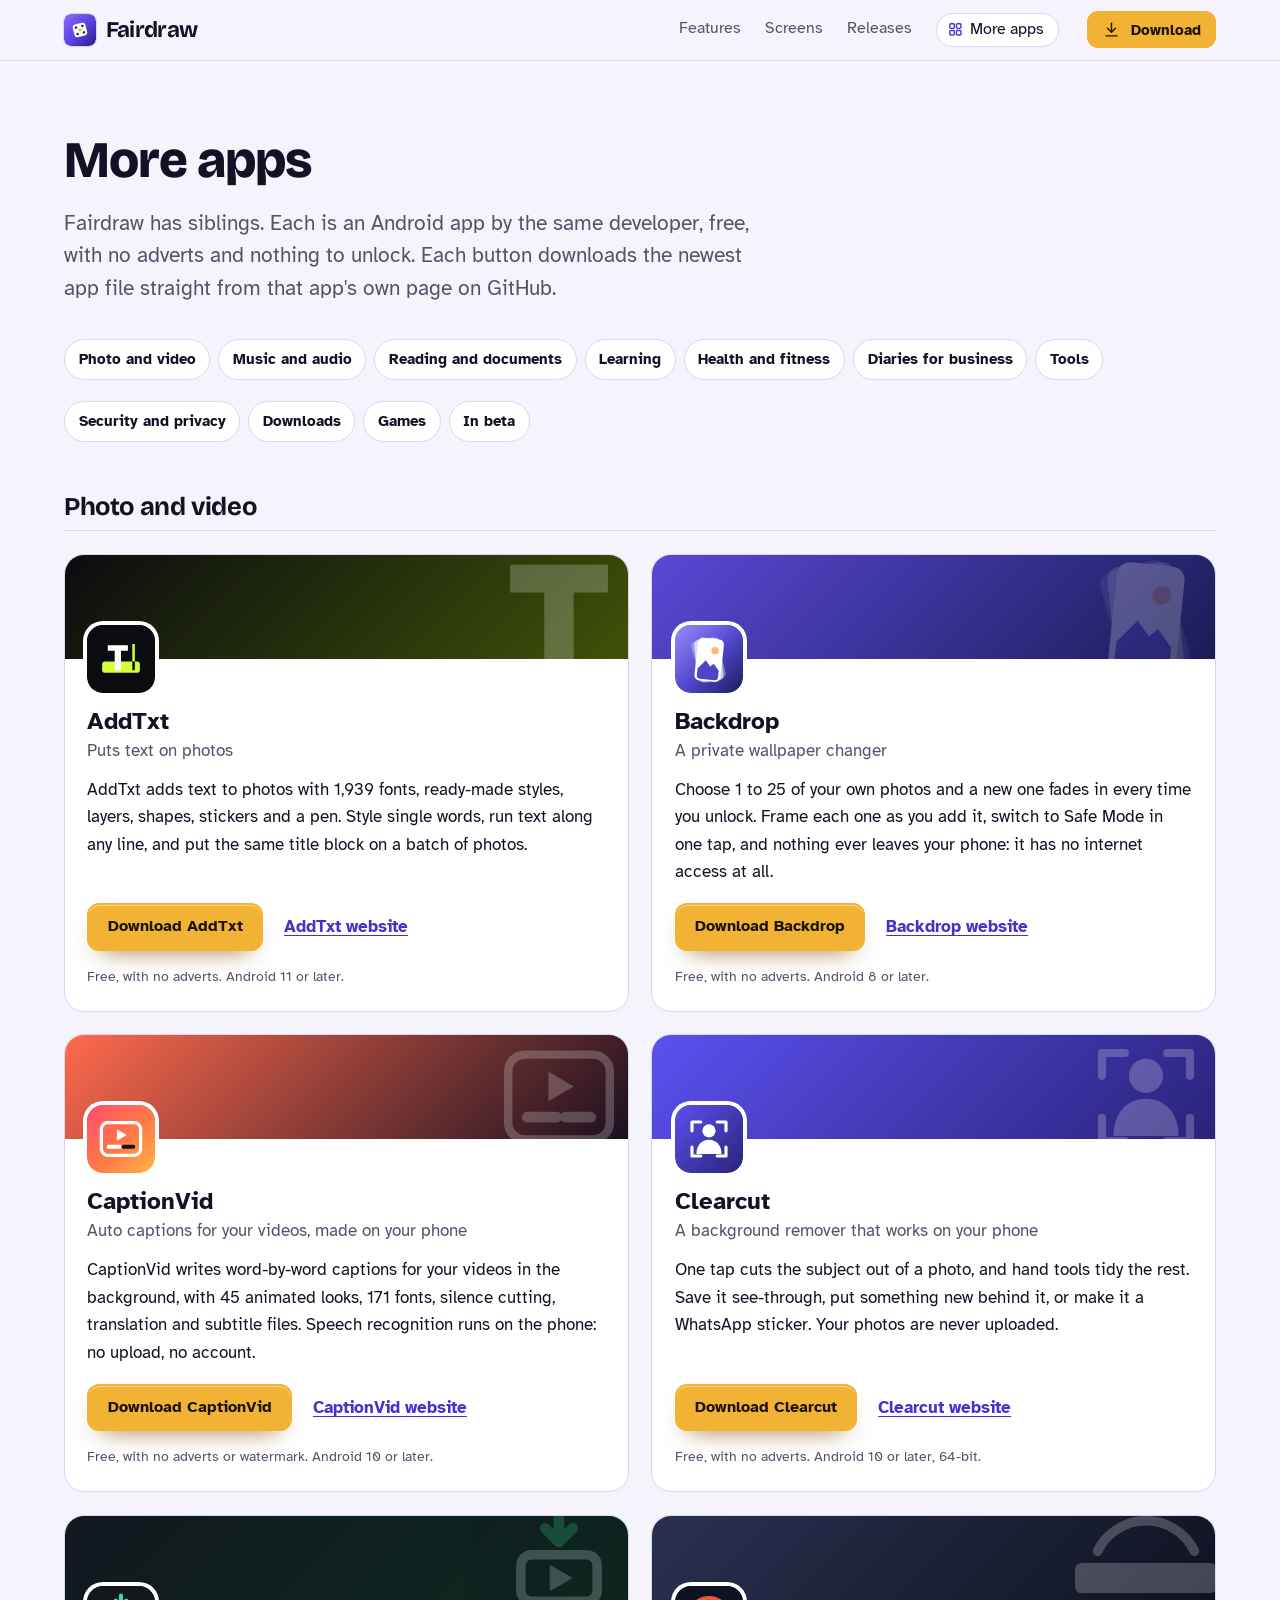
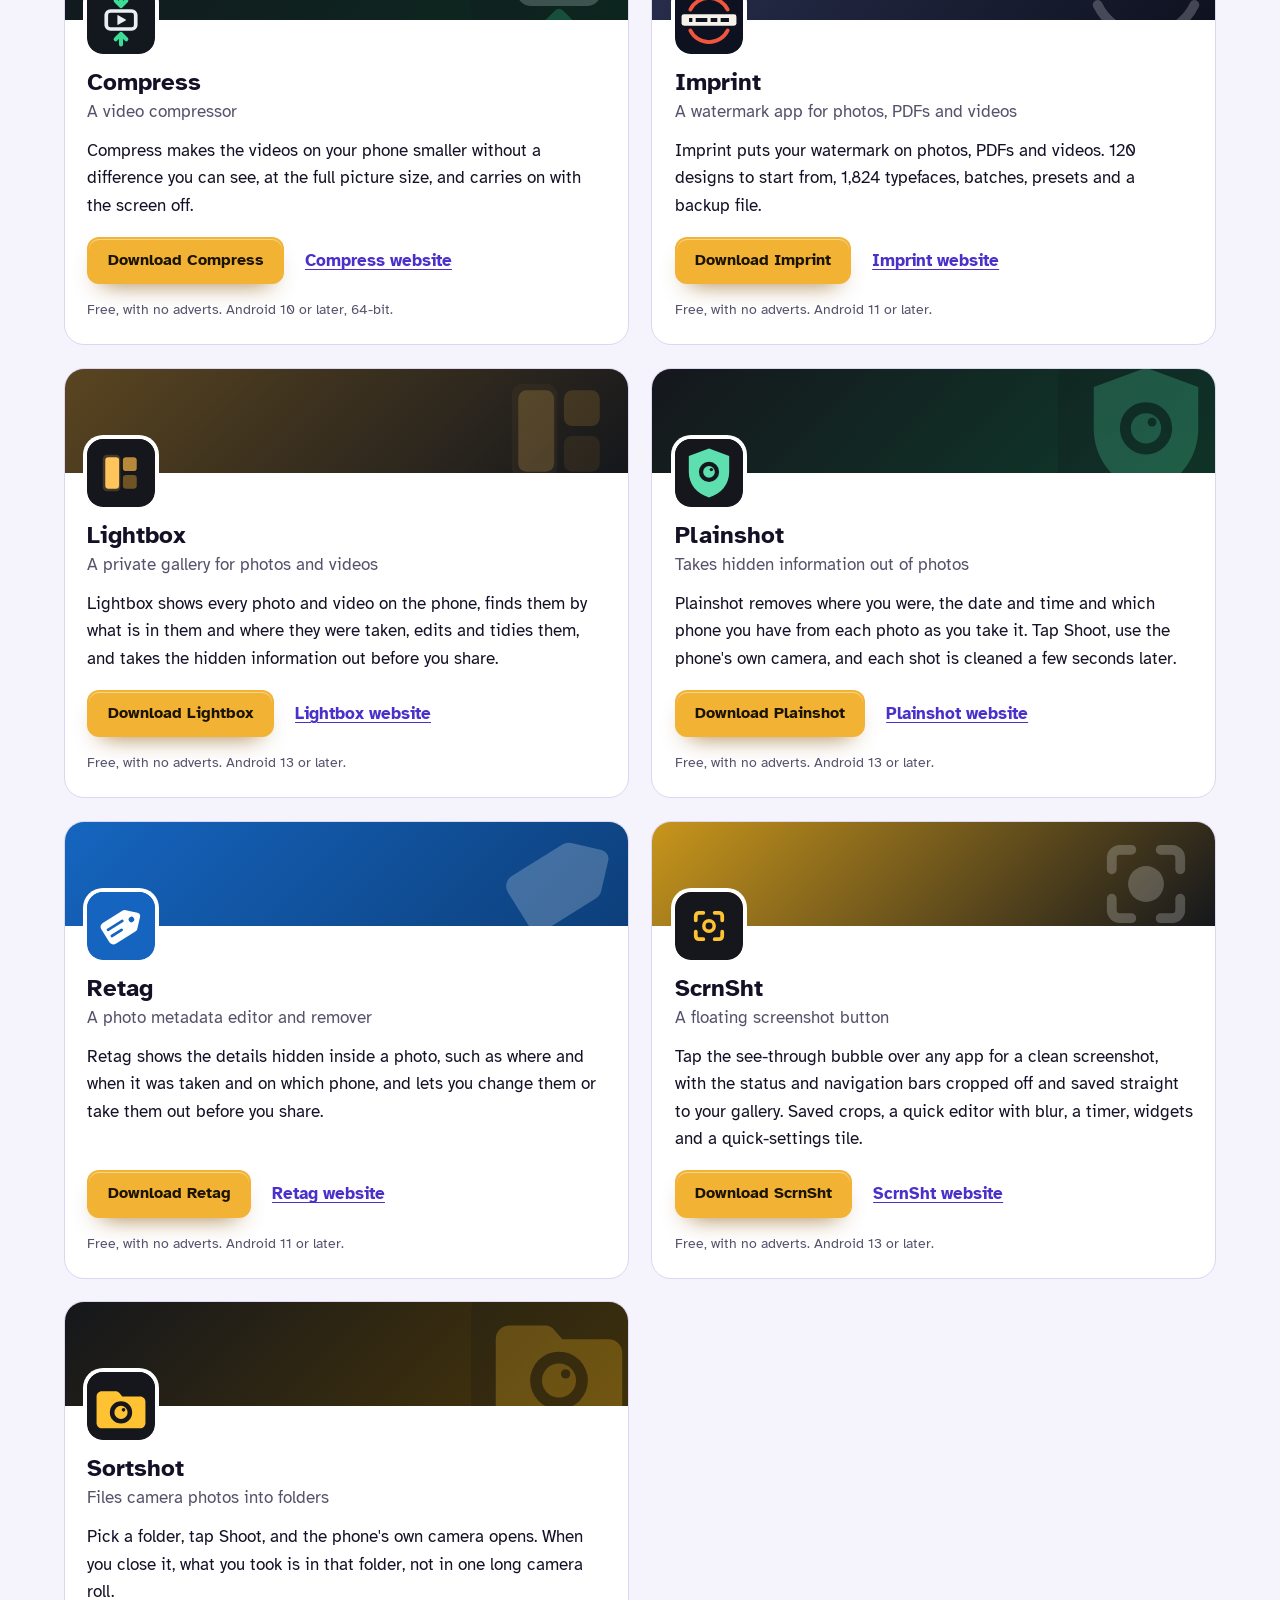
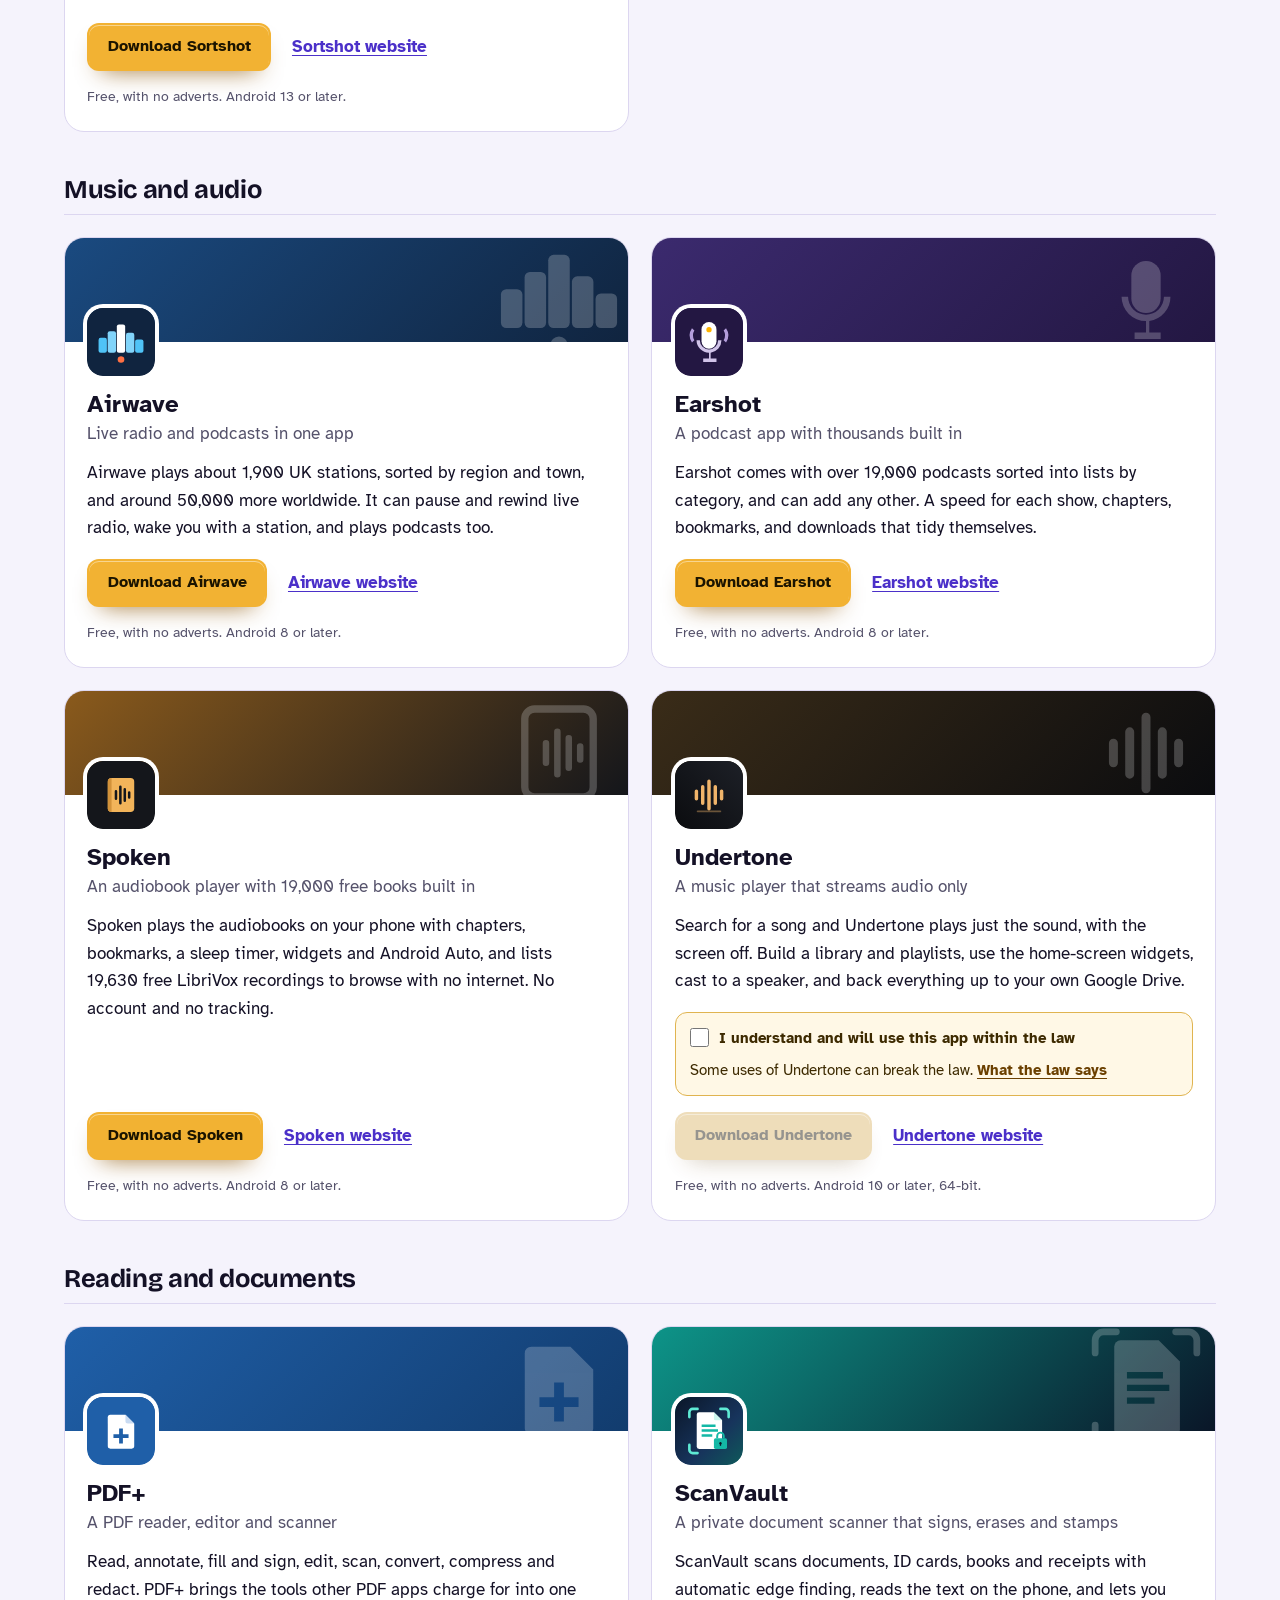
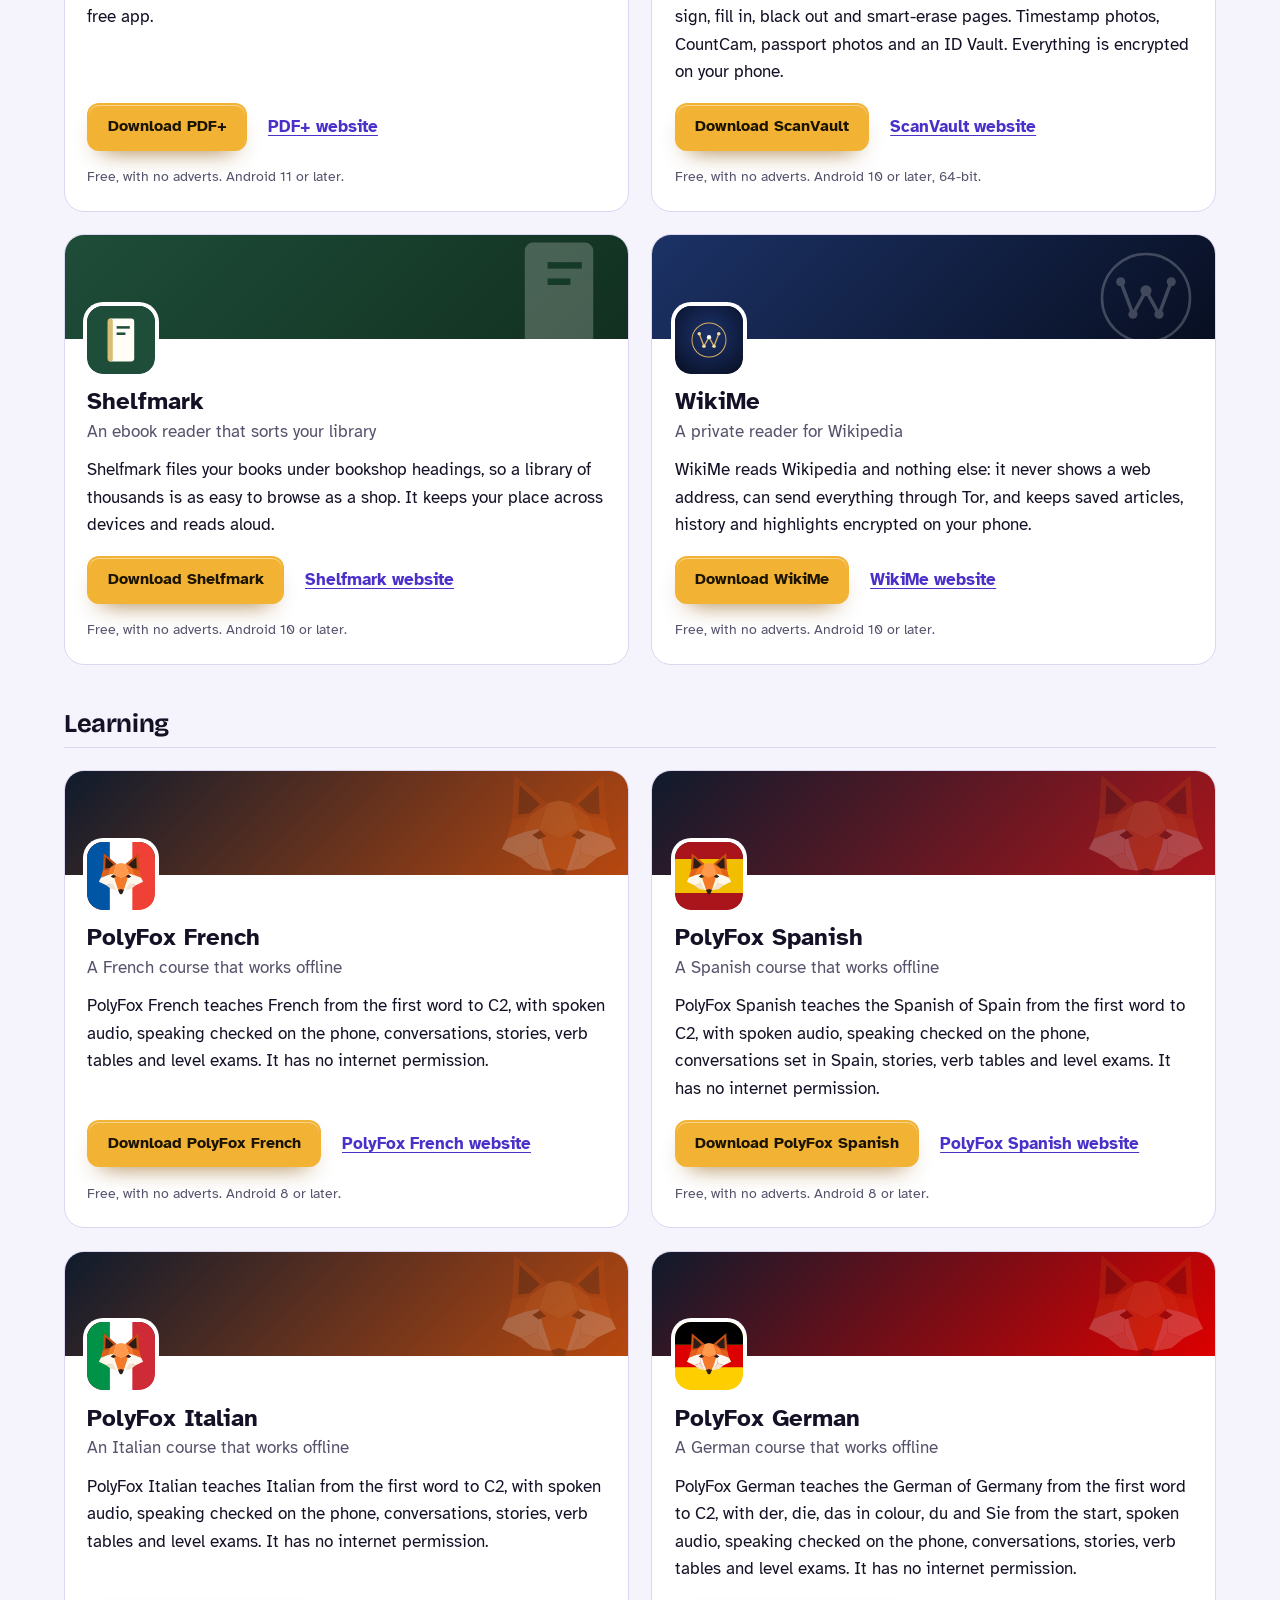
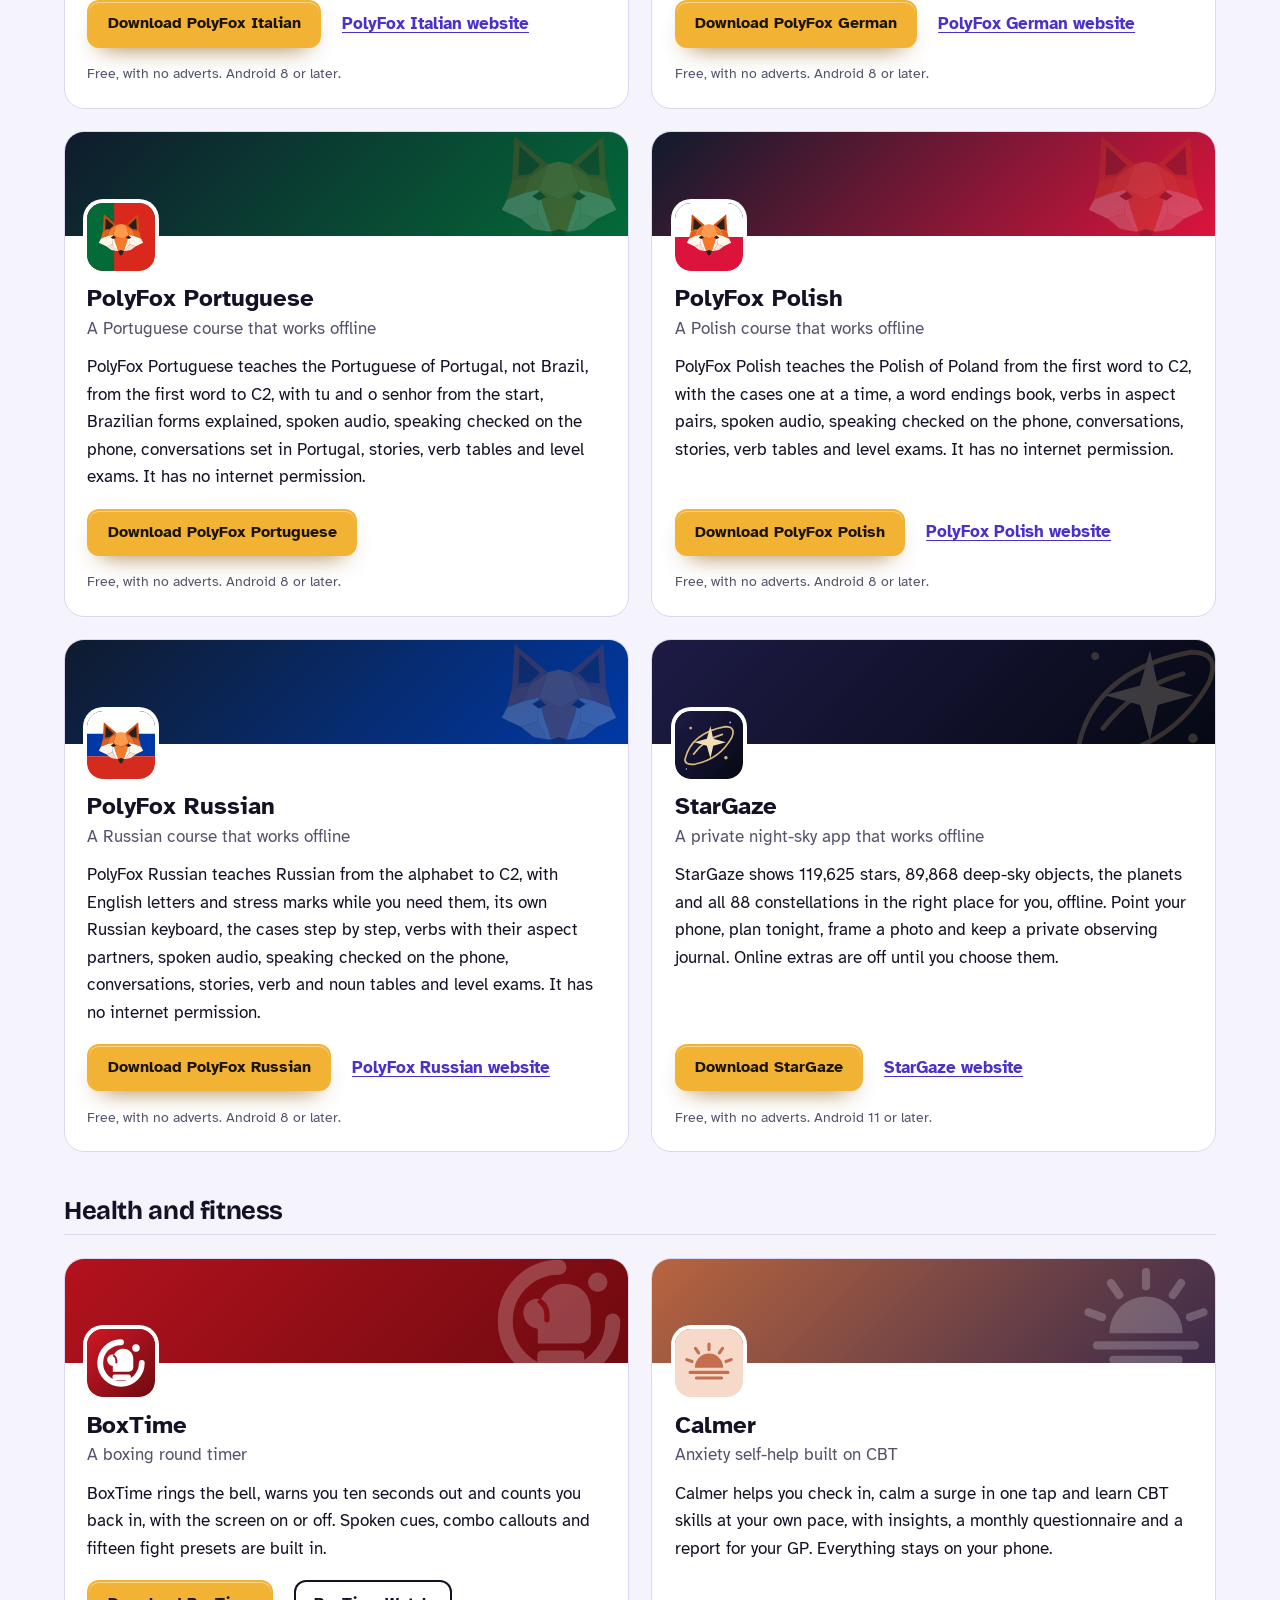
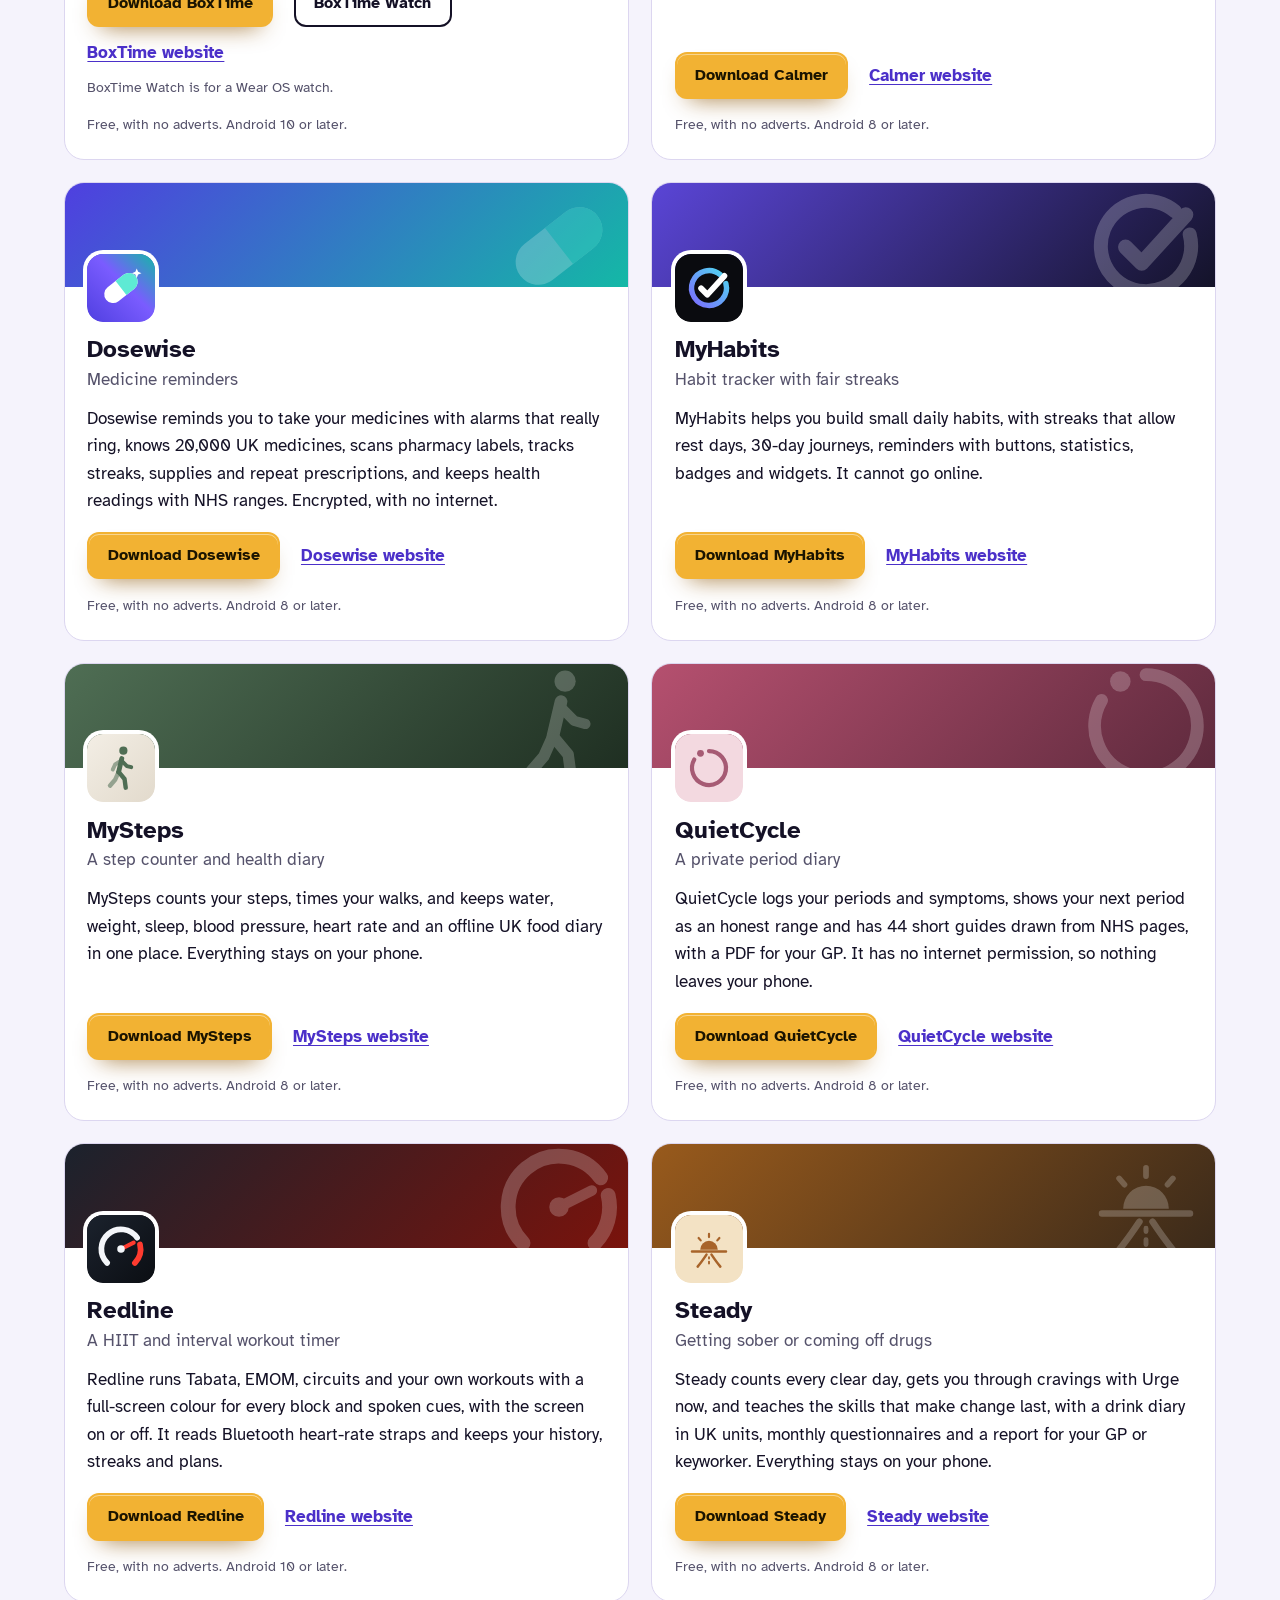
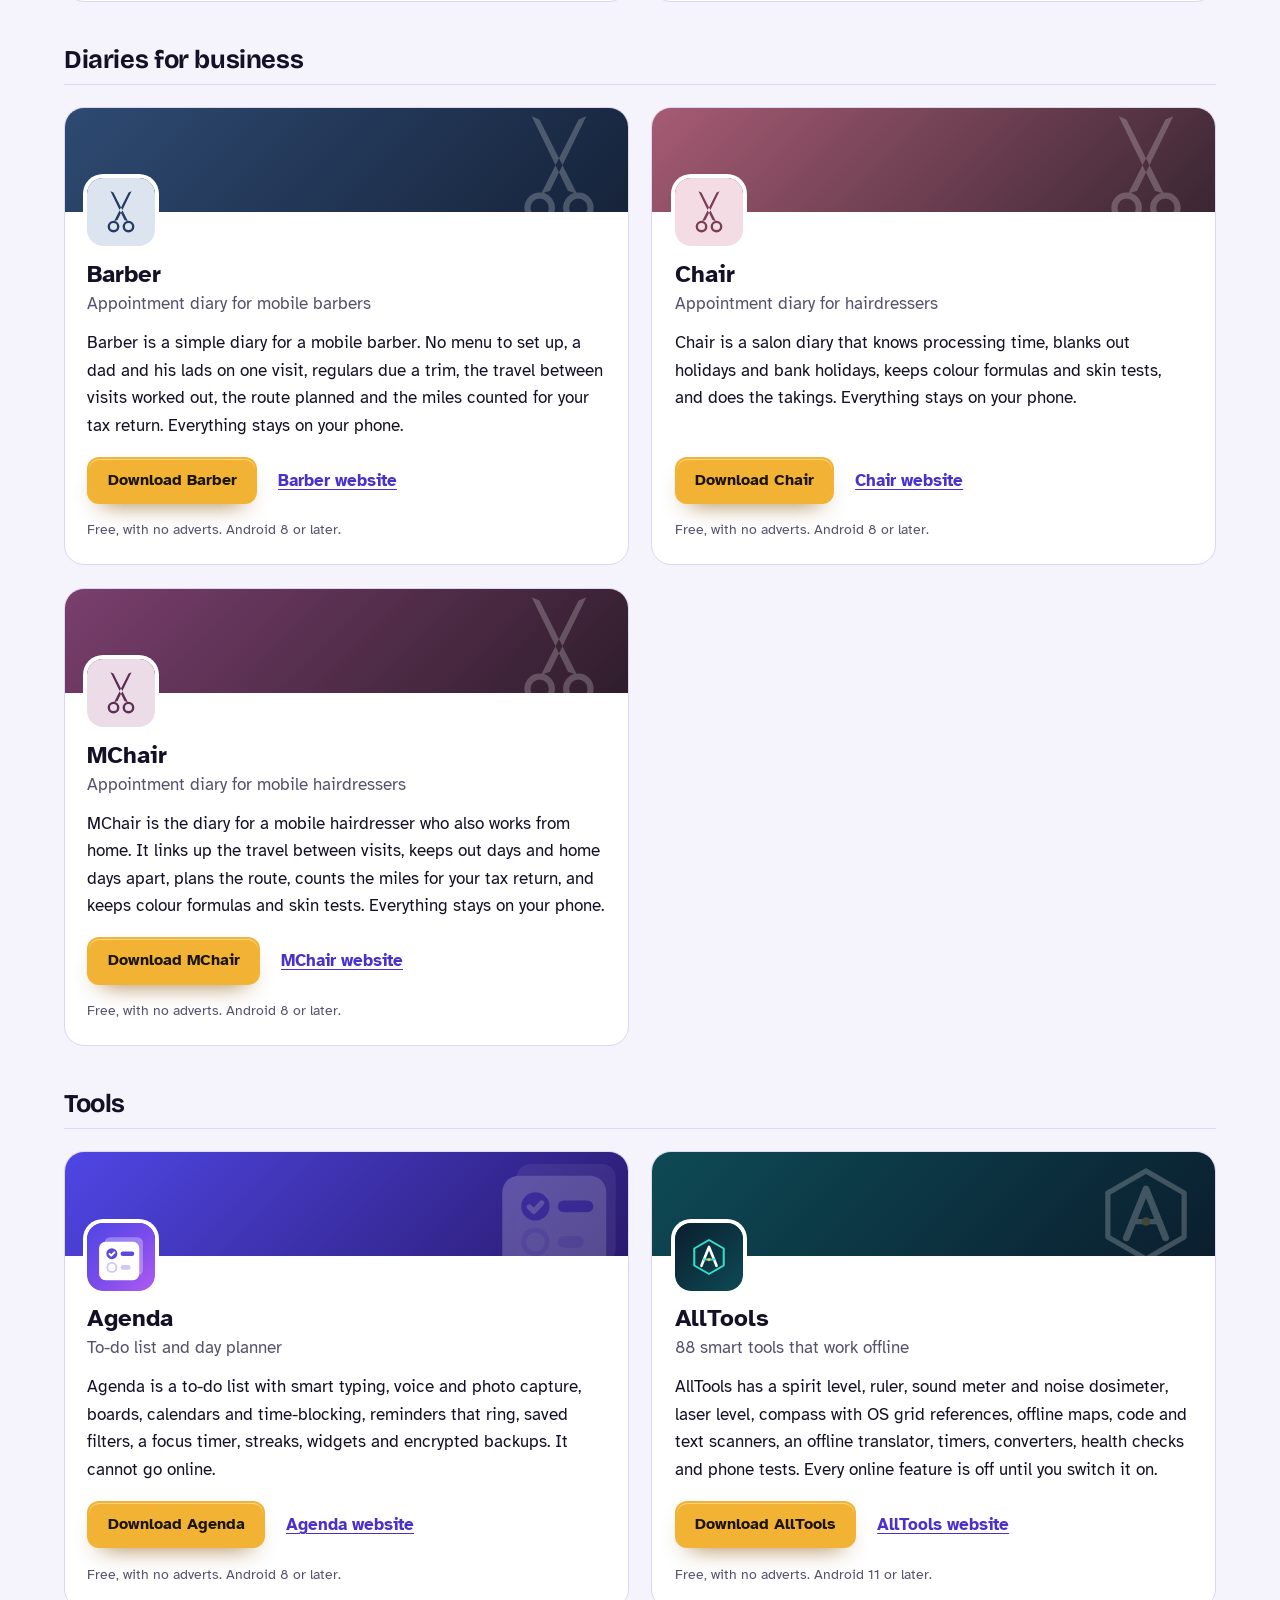
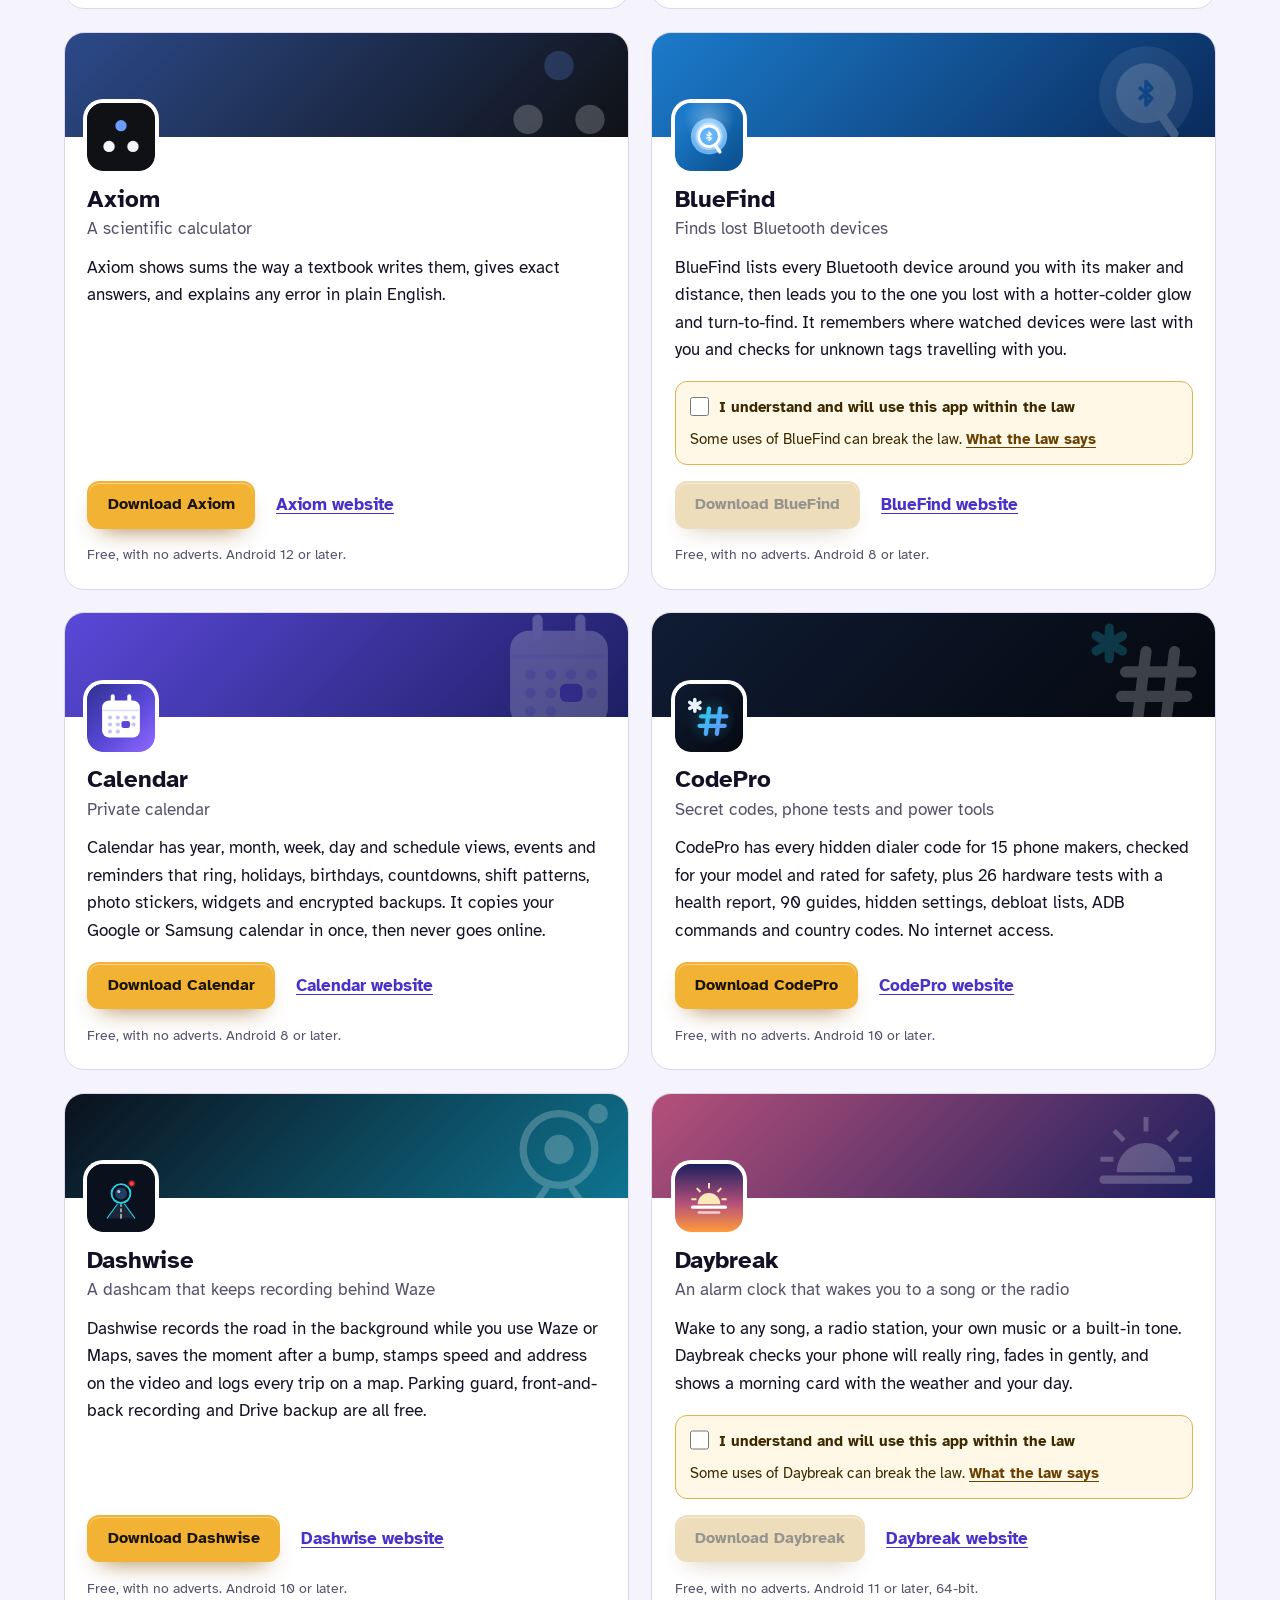
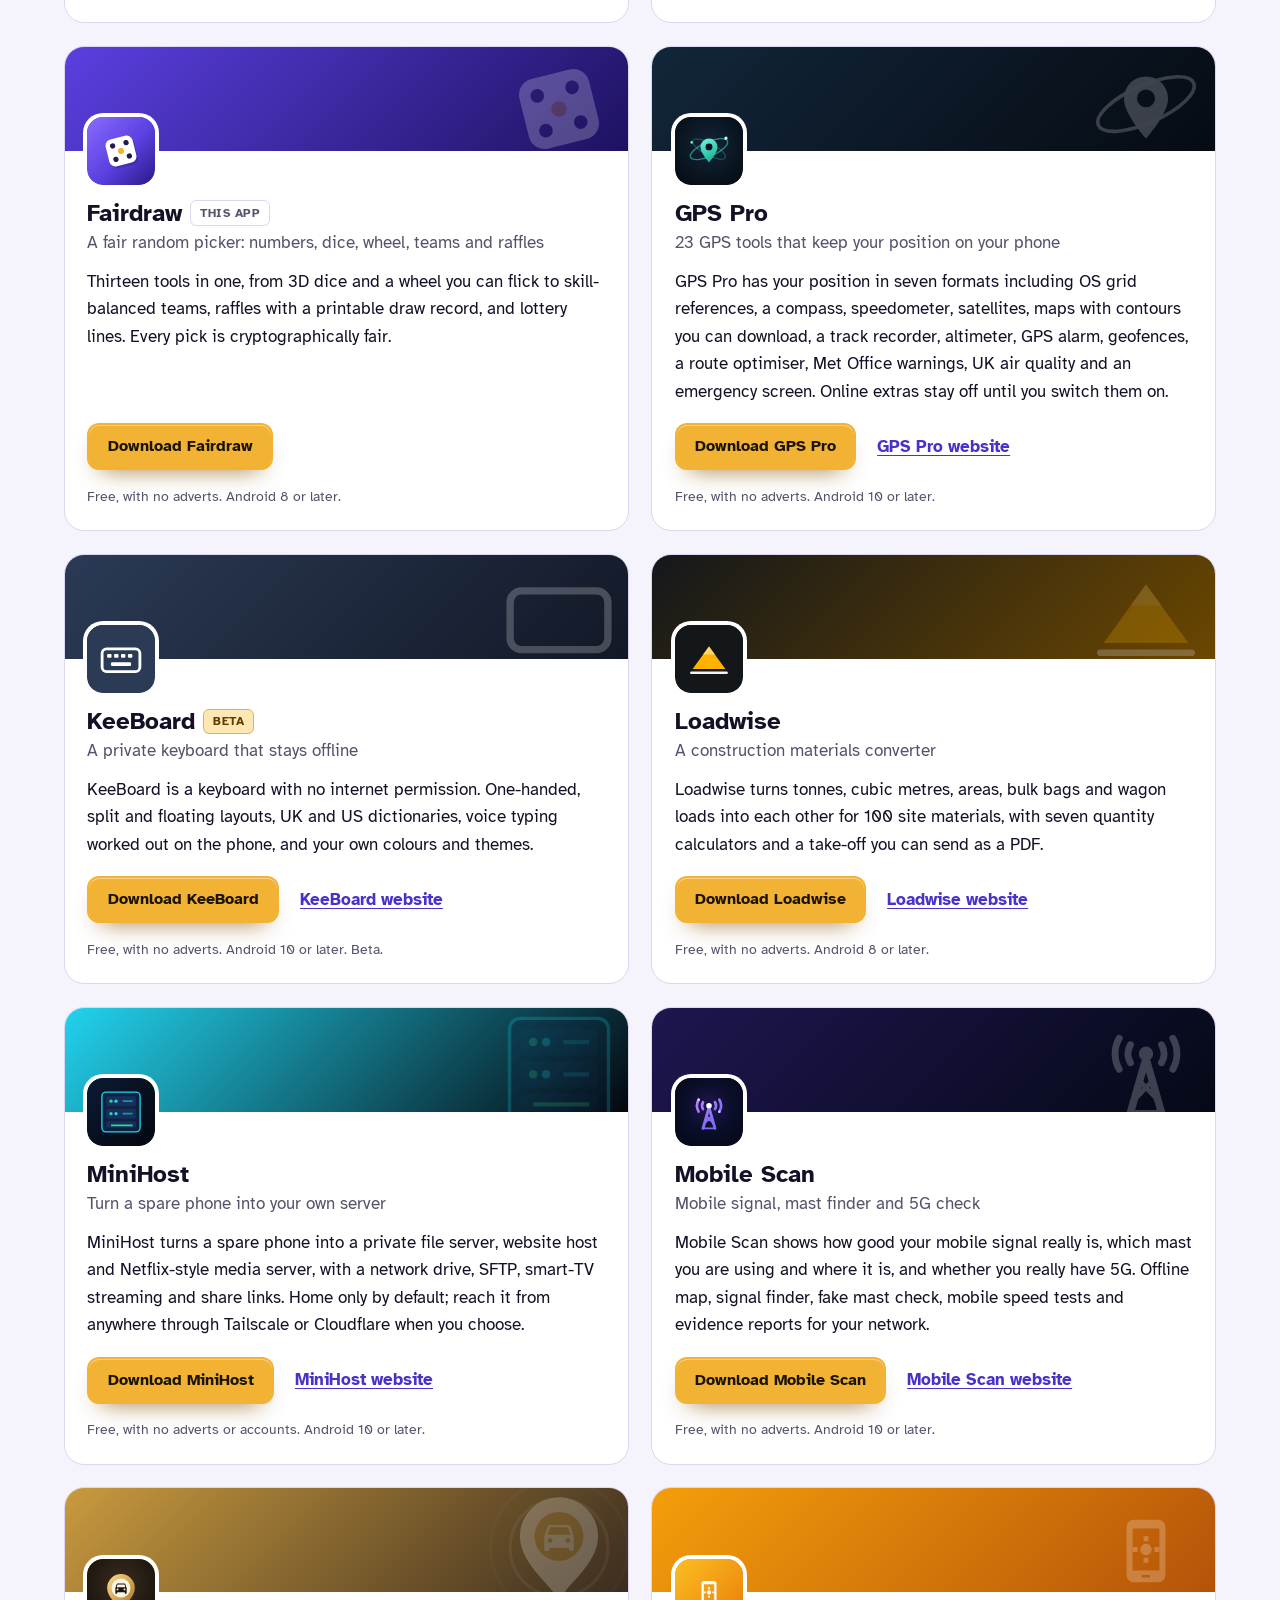
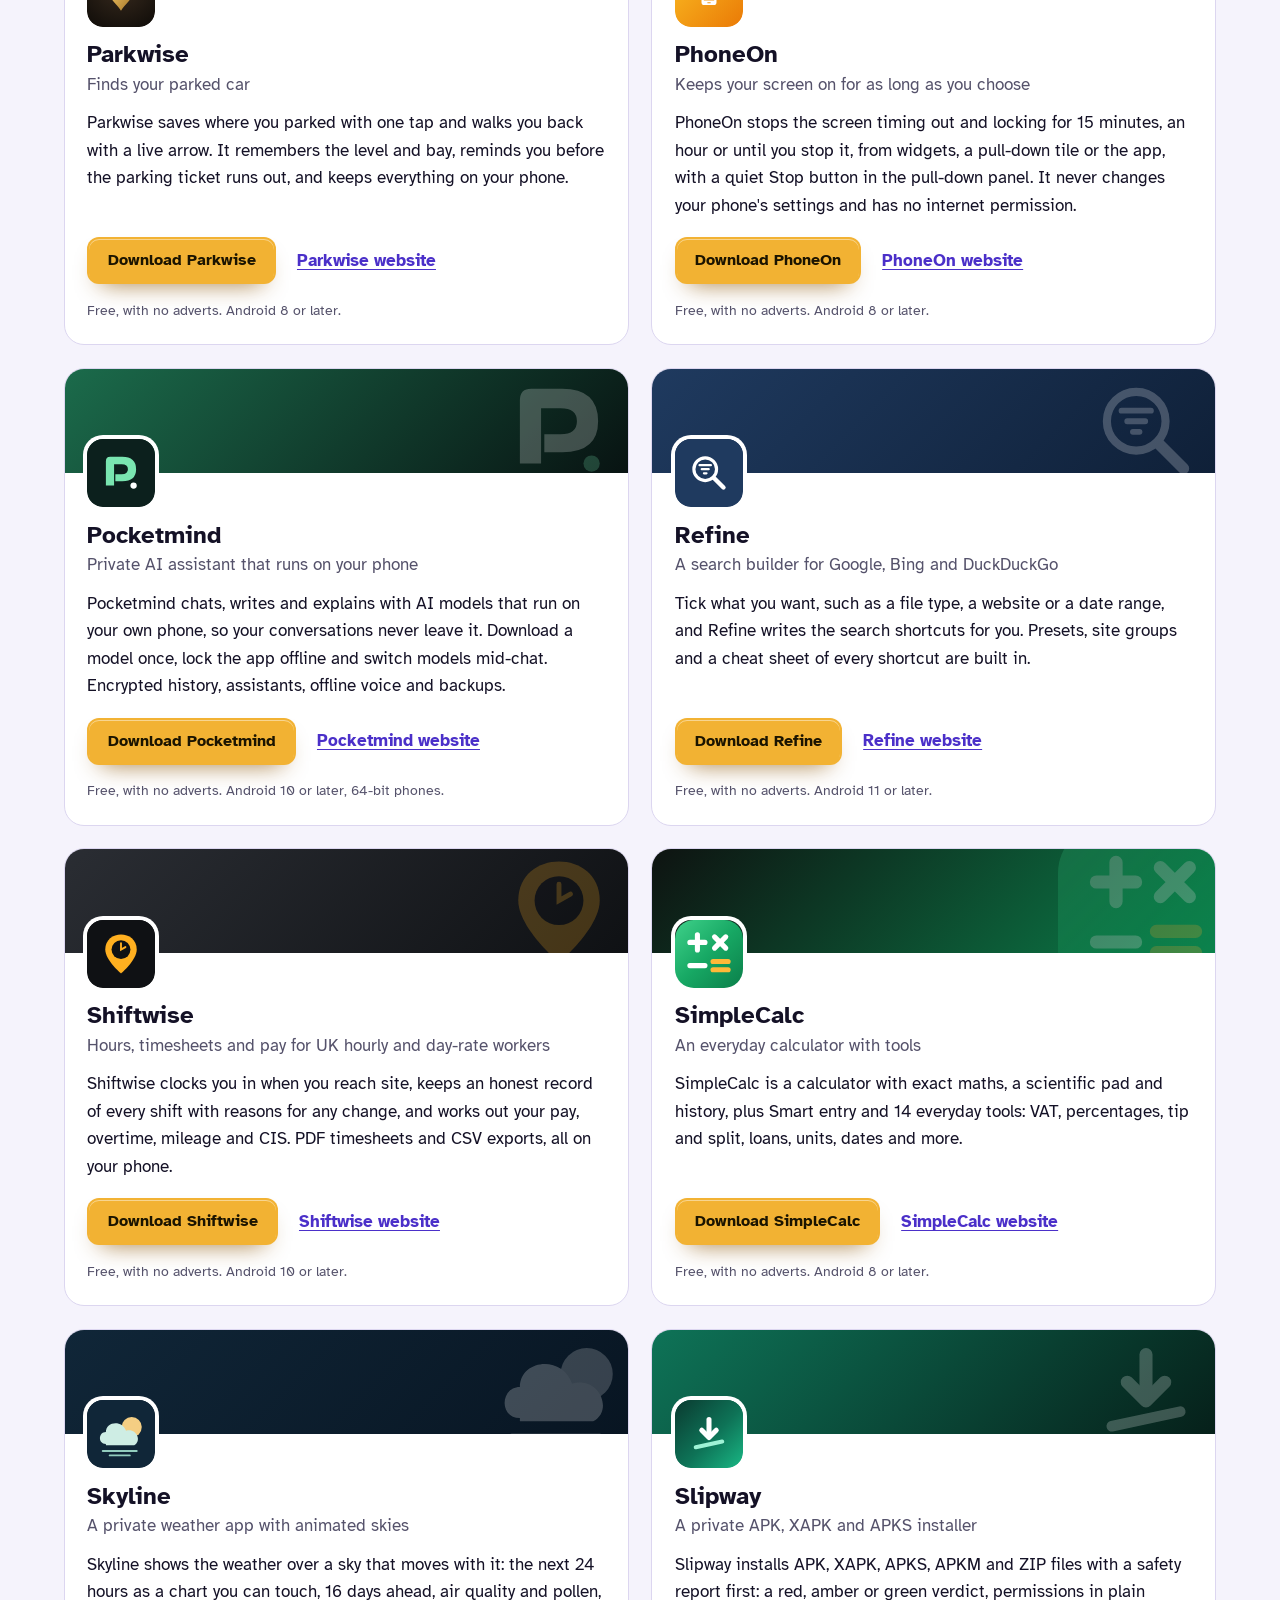
==== commit 7c716299: "More apps: add AllTools" ====
--- a/more-apps.html
+++ b/more-apps.html
@@ -4,7 +4,7 @@
 <meta charset="utf-8">
 <meta name="viewport" content="width=device-width, initial-scale=1">
 <title>More apps from the maker of Fairdraw</title>
-<meta name="description" content="All 93 free Android apps from the maker of Fairdraw, in one list by category, each with its download and a link to its website.">
+<meta name="description" content="All 94 free Android apps from the maker of Fairdraw, in one list by category, each with its download and a link to its website.">
 <meta name="author" content="Jonathan Jackson">
 <link rel="canonical" href="https://customgpter.github.io/fairdraw/more-apps.html">
 <meta name="theme-color" content="#f5f3fc" media="(prefers-color-scheme: light)">
@@ -12,7 +12,7 @@
 <meta property="og:type" content="website">
 <meta property="og:site_name" content="Fairdraw">
 <meta property="og:title" content="More apps from the maker of Fairdraw">
-<meta property="og:description" content="All 93 free Android apps from the maker of Fairdraw, in one list by category, each with its download and a link to its website.">
+<meta property="og:description" content="All 94 free Android apps from the maker of Fairdraw, in one list by category, each with its download and a link to its website.">
 <meta property="og:url" content="https://customgpter.github.io/fairdraw/more-apps.html">
 <meta property="og:image" content="https://customgpter.github.io/fairdraw/assets/og.png">
 <meta property="og:image:width" content="1200">
@@ -85,7 +85,7 @@
 <li class="mapp" style="--b:#7a3f6e;--b2:#2f1d2b"><div class="mapp-cover" aria-hidden="true"><svg viewBox="0 0 108 108"><g transform="translate(54 54) scale(1.25) translate(-54 -52)"><path fill="#fff" fill-rule="evenodd" d="M37 70.5a7.5 7.5 0 1 0 15 0a7.5 7.5 0 1 0-15 0zM40 70.5a4.5 4.5 0 1 0 9 0a4.5 4.5 0 1 0-9 0zM56 70.5a7.5 7.5 0 1 0 15 0a7.5 7.5 0 1 0-15 0zM59 70.5a4.5 4.5 0 1 0 9 0a4.5 4.5 0 1 0-9 0z"/><path fill="#fff" d="M45.2 63.6 49.6 62.2 67.4 25.6 63.6 27.2zM62.8 63.6 58.4 62.2 40.6 25.6 44.4 27.2z"/><circle cx="54" cy="49.8" r="1.8" fill="none"/></g></svg></div><div class="mapp-body"><svg class="mapp-icon" viewBox="0 0 108 108" aria-hidden="true"><rect width="108" height="108" rx="24" fill="#EBDCE8"/><g transform="translate(54 54) scale(1.25) translate(-54 -52)"><path fill="#5E2F55" fill-rule="evenodd" d="M37 70.5a7.5 7.5 0 1 0 15 0a7.5 7.5 0 1 0-15 0zM40 70.5a4.5 4.5 0 1 0 9 0a4.5 4.5 0 1 0-9 0zM56 70.5a7.5 7.5 0 1 0 15 0a7.5 7.5 0 1 0-15 0zM59 70.5a4.5 4.5 0 1 0 9 0a4.5 4.5 0 1 0-9 0z"/><path fill="#5E2F55" d="M45.2 63.6 49.6 62.2 67.4 25.6 63.6 27.2zM62.8 63.6 58.4 62.2 40.6 25.6 44.4 27.2z"/><circle cx="54" cy="49.8" r="1.8" fill="#EBDCE8"/></g></svg><h3>MChair</h3><p class="mapp-kind">Appointment diary for mobile hairdressers</p><p class="mapp-say">MChair is the diary for a mobile hairdresser who also works from home. It links up the travel between visits, keeps out days and home days apart, plans the route, counts the miles for your tax return, and keeps colour formulas and skin tests. Everything stays on your phone.</p><p class="mapp-go"><a class="button" href="https://github.com/CustomGPTer/mchair/releases/latest/download/MChair.apk">Download MChair</a><a class="mapp-site" href="https://customgpter.github.io/mchair/">MChair website</a></p><p class="mapp-needs">Free, with no adverts. Android 8 or later.</p></div></li></ul></div>
 <div class="mapps-group" role="group" aria-labelledby="apps-tools"><h2 class="mapps-cat" id="apps-tools">Tools</h2>
 <ul class="mapps"><li class="mapp" style="--b:#4f46e5;--b2:#2a1a6e"><div class="mapp-cover" aria-hidden="true"><svg viewBox="0 0 108 108"><g transform="translate(54 56) scale(1.45) translate(-52 -56)"><rect x="34" y="33" width="42" height="42" rx="6" fill="#fff" fill-opacity=".3"/><rect x="28" y="38" width="44" height="42" rx="7" fill="#fff" fill-opacity=".95"/><circle cx="42" cy="51" r="6" fill="#5b4bdb"/><path d="M39.4 51.2l1.9 1.9 3.4-3.6" stroke="#fff" stroke-width="2.2" fill="none" stroke-linecap="round" stroke-linejoin="round"/><rect x="51.5" y="48.5" width="15" height="5" rx="2.5" fill="#5b4bdb"/><circle cx="42" cy="66" r="5" fill="none" stroke="#cfc8f7" stroke-width="2"/><rect x="51.5" y="63.5" width="11" height="5" rx="2.5" fill="#cfc8f7"/></g></svg></div><div class="mapp-body"><svg class="mapp-icon" viewBox="0 0 108 108" aria-hidden="true"><defs><linearGradient id="i-agenda-agi" x1="0" y1="0" x2="1" y2="1"><stop offset="0" stop-color="#4f46e5"/><stop offset=".55" stop-color="#7c4deb"/><stop offset="1" stop-color="#b15cf0"/></linearGradient></defs><rect width="108" height="108" rx="24" fill="url(#i-agenda-agi)"/><g transform="translate(54 56) scale(1.45) translate(-52 -56)"><rect x="34" y="33" width="42" height="42" rx="6" fill="#fff" fill-opacity=".3"/><rect x="28" y="38" width="44" height="42" rx="7" fill="#fff"/><circle cx="42" cy="51" r="6" fill="#5b4bdb"/><path d="M39.4 51.2l1.9 1.9 3.4-3.6" stroke="#fff" stroke-width="2.2" fill="none" stroke-linecap="round" stroke-linejoin="round"/><rect x="51.5" y="48.5" width="15" height="5" rx="2.5" fill="#5b4bdb"/><circle cx="42" cy="66" r="5" fill="none" stroke="#cfc8f7" stroke-width="2"/><rect x="51.5" y="63.5" width="11" height="5" rx="2.5" fill="#cfc8f7"/></g></svg><h3>Agenda</h3><p class="mapp-kind">To-do list and day planner</p><p class="mapp-say">Agenda is a to-do list with smart typing, voice and photo capture, boards, calendars and time-blocking, reminders that ring, saved filters, a focus timer, streaks, widgets and encrypted backups. It cannot go online.</p><p class="mapp-go"><a class="button" href="https://github.com/CustomGPTer/agenda/releases/latest/download/Agenda.apk">Download Agenda</a><a class="mapp-site" href="https://customgpter.github.io/agenda/">Agenda website</a></p><p class="mapp-needs">Free, with no adverts. Android 8 or later.</p></div></li>
-<li class="mapp" style="--b:#2c4a8a;--b2:#0f1115"><div class="mapp-cover" aria-hidden="true"><svg viewBox="0 0 108 108"><circle cx="54" cy="36" r="9" fill="#6c9bff"/><circle cx="35" cy="69" r="9" fill="#f3f5f8"/><circle cx="73" cy="69" r="9" fill="#f3f5f8"/></svg></div><div class="mapp-body"><svg class="mapp-icon" viewBox="0 0 108 108" aria-hidden="true"><rect width="108" height="108" rx="24" fill="#0f1115"/><circle cx="54" cy="36" r="9" fill="#6c9bff"/><circle cx="35" cy="69" r="9" fill="#f3f5f8"/><circle cx="73" cy="69" r="9" fill="#f3f5f8"/></svg><h3>Axiom</h3><p class="mapp-kind">A scientific calculator</p><p class="mapp-say">Axiom shows sums the way a textbook writes them, gives exact answers, and explains any error in plain English.</p><p class="mapp-go"><a class="button" href="https://github.com/CustomGPTer/axiom/releases/latest/download/Axiom.apk">Download Axiom</a><a class="mapp-site" href="https://customgpter.github.io/axiom/">Axiom website</a></p><p class="mapp-needs">Free, with no adverts. Android 12 or later.</p></div></li>
+<li class="mapp" style="--b:#0d4a55;--b2:#0b1e2e"><div class="mapp-cover" aria-hidden="true"><svg viewBox="0 0 108 108"><path d="M54 27L77.4 40.5L77.4 67.5L54 81L30.6 67.5L30.6 40.5Z" stroke="#fff" stroke-width="3.2" stroke-linejoin="round" fill="none"/><path d="M42 68L54 38L66 68" stroke="#fff" stroke-width="4.2" stroke-linecap="round" stroke-linejoin="round" fill="none"/><path d="M45.5 58L62.5 58" stroke="#fff" stroke-width="3.2" stroke-linecap="round"/><circle cx="54" cy="58" r="2.6" fill="#ffc24b"/></svg></div><div class="mapp-body"><svg class="mapp-icon" viewBox="0 0 108 108" aria-hidden="true"><defs><linearGradient id="i-alltools-atbg" x1="0" y1="0" x2="1" y2="1"><stop offset="0" stop-color="#0b1e2e"/><stop offset="1" stop-color="#0d4a55"/></linearGradient></defs><rect width="108" height="108" rx="24" fill="url(#i-alltools-atbg)"/><path d="M54 27L77.4 40.5L77.4 67.5L54 81L30.6 67.5L30.6 40.5Z" stroke="#35e0c8" stroke-width="3.2" stroke-linejoin="round" fill="none"/><path d="M42 68L54 38L66 68" stroke="#fff" stroke-width="4.2" stroke-linecap="round" stroke-linejoin="round" fill="none"/><path d="M45.5 58L62.5 58" stroke="#35e0c8" stroke-width="3.2" stroke-linecap="round"/><circle cx="54" cy="58" r="2.6" fill="#ffc24b"/></svg><h3>AllTools</h3><p class="mapp-kind">88 smart tools that work offline</p><p class="mapp-say">AllTools has a spirit level, ruler, sound meter and noise dosimeter, laser level, compass with OS grid references, offline maps, code and text scanners, an offline translator, timers, converters, health checks and phone tests. Every online feature is off until you switch it on.</p><p class="mapp-go"><a class="button" href="https://github.com/CustomGPTer/alltools/releases/latest/download/AllTools.apk">Download AllTools</a><a class="mapp-site" href="https://customgpter.github.io/alltools/">AllTools website</a></p><p class="mapp-needs">Free, with no adverts. Android 11 or later.</p></div></li><li class="mapp" style="--b:#2c4a8a;--b2:#0f1115"><div class="mapp-cover" aria-hidden="true"><svg viewBox="0 0 108 108"><circle cx="54" cy="36" r="9" fill="#6c9bff"/><circle cx="35" cy="69" r="9" fill="#f3f5f8"/><circle cx="73" cy="69" r="9" fill="#f3f5f8"/></svg></div><div class="mapp-body"><svg class="mapp-icon" viewBox="0 0 108 108" aria-hidden="true"><rect width="108" height="108" rx="24" fill="#0f1115"/><circle cx="54" cy="36" r="9" fill="#6c9bff"/><circle cx="35" cy="69" r="9" fill="#f3f5f8"/><circle cx="73" cy="69" r="9" fill="#f3f5f8"/></svg><h3>Axiom</h3><p class="mapp-kind">A scientific calculator</p><p class="mapp-say">Axiom shows sums the way a textbook writes them, gives exact answers, and explains any error in plain English.</p><p class="mapp-go"><a class="button" href="https://github.com/CustomGPTer/axiom/releases/latest/download/Axiom.apk">Download Axiom</a><a class="mapp-site" href="https://customgpter.github.io/axiom/">Axiom website</a></p><p class="mapp-needs">Free, with no adverts. Android 12 or later.</p></div></li>
 <li class="mapp is-gated" style="--b:#1b7bcb;--b2:#0a2a5c"><div class="mapp-cover" aria-hidden="true"><svg viewBox="0 0 108 108"><circle cx="54" cy="52.92" r="28.8" fill="#fff" fill-opacity=".35"/><path d="M63 65.88L71.28 77.76" stroke="#fff" stroke-width="5.4" stroke-linecap="round"/><circle cx="54" cy="52.92" r="18.36" fill="#fff" fill-opacity=".95"/><path d="M50.4 49.75L57.6 56.09L54 60.12L54 45.72L57.6 49.75L50.4 56.09" fill="none" stroke="#1B7BCB" stroke-width="2.2" stroke-linecap="round" stroke-linejoin="round"/></svg></div><div class="mapp-body"><svg class="mapp-icon" viewBox="0 0 108 108" aria-hidden="true"><defs><linearGradient id="i-bluefind-bfa" gradientUnits="userSpaceOnUse" x1="18" y1="18" x2="90" y2="90"><stop offset="0" stop-color="#1B7BCB"/><stop offset="1" stop-color="#0D5596"/></linearGradient><radialGradient id="i-bluefind-bfb" gradientUnits="userSpaceOnUse" cx="54" cy="26" r="40"><stop offset="0" stop-color="#fff" stop-opacity=".33"/><stop offset="1" stop-color="#fff" stop-opacity="0"/></radialGradient><radialGradient id="i-bluefind-bfc" gradientUnits="userSpaceOnUse" cx="54" cy="39.6" r="39.6"><stop offset="0" stop-color="#B7E0FF"/><stop offset=".6" stop-color="#7FC0F5"/><stop offset="1" stop-color="#6AB0EC"/></radialGradient><radialGradient id="i-bluefind-bfd" gradientUnits="userSpaceOnUse" cx="54" cy="52.92" r="14.4"><stop offset="0" stop-color="#79C3FF"/><stop offset="1" stop-color="#5AAEF5"/></radialGradient></defs><rect width="108" height="108" rx="24" fill="url(#i-bluefind-bfa)"/><rect width="108" height="108" rx="24" fill="url(#i-bluefind-bfb)"/><circle cx="54" cy="52.92" r="28.8" fill="url(#i-bluefind-bfc)"/><circle cx="54" cy="52.92" r="21.6" fill="#fff" fill-opacity=".35"/><path d="M63 65.88L71.28 77.76" stroke="#fff" stroke-width="5.4" stroke-linecap="round"/><circle cx="54" cy="52.92" r="18.36" fill="#fff"/><circle cx="54" cy="52.92" r="14.04" fill="url(#i-bluefind-bfd)"/><path d="M50.4 49.75L57.6 56.09L54 60.12L54 45.72L57.6 49.75L50.4 56.09" fill="none" stroke="#fff" stroke-width="1.87" stroke-linecap="round" stroke-linejoin="round"/></svg><h3>BlueFind</h3><p class="mapp-kind">Finds lost Bluetooth devices</p><p class="mapp-say">BlueFind lists every Bluetooth device around you with its maker and distance, then leads you to the one you lost with a hotter-colder glow and turn-to-find. It remembers where watched devices were last with you and checks for unknown tags travelling with you.</p><div class="mapp-law" data-gate><label><input type="checkbox"> I understand and will use this app within the law</label><p>Some uses of BlueFind can break the law. <a href="https://customgpter.github.io/bluefind/terms.html#law">What the law says</a></p><noscript><p>Turn on JavaScript to download, or use the <a href="https://customgpter.github.io/bluefind/">BlueFind website</a>.</p></noscript></div><p class="mapp-go"><a class="button" data-href="https://github.com/CustomGPTer/bluefind/releases/latest/download/BlueFind.apk" aria-disabled="true" role="link" tabindex="-1">Download BlueFind</a><a class="mapp-site" href="https://customgpter.github.io/bluefind/">BlueFind website</a></p><p class="mapp-needs">Free, with no adverts. Android 8 or later.</p></div></li>
 <li class="mapp" style="--b:#5a48d8;--b2:#1d1f63"><div class="mapp-cover" aria-hidden="true"><svg viewBox="0 0 108 108"><g transform="translate(54 55) scale(1.25) translate(-54 -55)"><path d="M39,32 h30 a9,9 0 0 1 9,9 v29 a9,9 0 0 1 -9,9 h-30 a9,9 0 0 1 -9,-9 v-29 a9,9 0 0 1 9,-9 z" fill="#fff" fill-opacity=".95"/><rect x="41" y="24" width="5" height="13" rx="2.5" fill="#fff"/><rect x="62" y="24" width="5" height="13" rx="2.5" fill="#fff"/><rect x="30" y="43.5" width="48" height="2.2" fill="#e3deff"/><g fill="#c9c2f7"><circle cx="40" cy="53.5" r="2.6"/><circle cx="50" cy="53.5" r="2.6"/><circle cx="60" cy="53.5" r="2.6"/><circle cx="70" cy="53.5" r="2.6"/><circle cx="40" cy="62.5" r="2.6"/><circle cx="50" cy="62.5" r="2.6"/><circle cx="70" cy="62.5" r="2.6"/><circle cx="40" cy="71.5" r="2.6"/><circle cx="50" cy="71.5" r="2.6"/></g><rect x="54.5" y="58" width="11" height="9" rx="3" fill="#5a48d8"/></g></svg></div><div class="mapp-body"><svg class="mapp-icon" viewBox="0 0 108 108" aria-hidden="true"><defs><linearGradient id="i-calendar-cli" x1="0" y1="0" x2="1" y2="1"><stop offset="0" stop-color="#2e3192"/><stop offset=".55" stop-color="#5a48d8"/><stop offset="1" stop-color="#8f6bff"/></linearGradient></defs><rect width="108" height="108" rx="24" fill="url(#i-calendar-cli)"/><g transform="translate(54 55) scale(1.25) translate(-54 -55)"><path d="M39,32 h30 a9,9 0 0 1 9,9 v29 a9,9 0 0 1 -9,9 h-30 a9,9 0 0 1 -9,-9 v-29 a9,9 0 0 1 9,-9 z" fill="#fff"/><rect x="41" y="24" width="5" height="13" rx="2.5" fill="#fff"/><rect x="62" y="24" width="5" height="13" rx="2.5" fill="#fff"/><rect x="30" y="43.5" width="48" height="2.2" fill="#e3deff"/><g fill="#c9c2f7"><circle cx="40" cy="53.5" r="2.6"/><circle cx="50" cy="53.5" r="2.6"/><circle cx="60" cy="53.5" r="2.6"/><circle cx="70" cy="53.5" r="2.6"/><circle cx="40" cy="62.5" r="2.6"/><circle cx="50" cy="62.5" r="2.6"/><circle cx="70" cy="62.5" r="2.6"/><circle cx="40" cy="71.5" r="2.6"/><circle cx="50" cy="71.5" r="2.6"/></g><rect x="54.5" y="58" width="11" height="9" rx="3" fill="#5a48d8"/></g></svg><h3>Calendar</h3><p class="mapp-kind">Private calendar</p><p class="mapp-say">Calendar has year, month, week, day and schedule views, events and reminders that ring, holidays, birthdays, countdowns, shift patterns, photo stickers, widgets and encrypted backups. It copies your Google or Samsung calendar in once, then never goes online.</p><p class="mapp-go"><a class="button" href="https://github.com/CustomGPTer/calendar/releases/latest/download/Calendar.apk">Download Calendar</a><a class="mapp-site" href="https://customgpter.github.io/calendar/">Calendar website</a></p><p class="mapp-needs">Free, with no adverts. Android 8 or later.</p></div></li>
 <li class="mapp" style="--b:#0f1c33;--b2:#05080f"><div class="mapp-cover" aria-hidden="true"><svg viewBox="0 0 108 108"><g transform="translate(54 54) scale(1.25) translate(-54 -54)"><path d="M54 42L50 74M68 42L64 74M44 52L76 52M42 64L74 64" fill="none" stroke="#fff" stroke-width="5.5" stroke-linecap="round"/><path d="M36 30.5L36 45.5M29.5 34.25L42.5 41.75M29.5 41.75L42.5 34.25" fill="none" stroke="#22D3EE" stroke-width="4.5" stroke-linecap="round"/></g></svg></div><div class="mapp-body"><svg class="mapp-icon" viewBox="0 0 108 108" aria-hidden="true"><defs><linearGradient id="i-codepro-cpbg" x1="0" y1="0" x2="1" y2="1"><stop offset="0" stop-color="#0F1C33"/><stop offset="1" stop-color="#05080F"/></linearGradient><radialGradient id="i-codepro-cpgl" cx="58" cy="58" r="40" gradientUnits="userSpaceOnUse"><stop offset="0" stop-color="#22D3EE" stop-opacity=".2"/><stop offset="1" stop-color="#22D3EE" stop-opacity="0"/></radialGradient><linearGradient id="i-codepro-cphs" x1="42" y1="42" x2="76" y2="74" gradientUnits="userSpaceOnUse"><stop offset="0" stop-color="#22D3EE"/><stop offset="1" stop-color="#6E8BFF"/></linearGradient></defs><rect width="108" height="108" rx="24" fill="url(#i-codepro-cpbg)"/><circle cx="54" cy="54" r="40" fill="url(#i-codepro-cpgl)"/><g transform="translate(54 54) scale(1.25) translate(-54 -54)"><path d="M54 42L50 74M68 42L64 74M44 52L76 52M42 64L74 64" fill="none" stroke="url(#i-codepro-cphs)" stroke-width="5.5" stroke-linecap="round"/><path d="M36 30.5L36 45.5M29.5 34.25L42.5 41.75M29.5 41.75L42.5 34.25" fill="none" stroke="#EAF2FF" stroke-width="4.5" stroke-linecap="round"/></g></svg><h3>CodePro</h3><p class="mapp-kind">Secret codes, phone tests and power tools</p><p class="mapp-say">CodePro has every hidden dialer code for 15 phone makers, checked for your model and rated for safety, plus 26 hardware tests with a health report, 90 guides, hidden settings, debloat lists, ADB commands and country codes. No internet access.</p><p class="mapp-go"><a class="button" href="https://github.com/CustomGPTer/codepro/releases/latest/download/CodePro.apk">Download CodePro</a><a class="mapp-site" href="https://customgpter.github.io/codepro/">CodePro website</a></p><p class="mapp-needs">Free, with no adverts. Android 10 or later.</p></div></li>
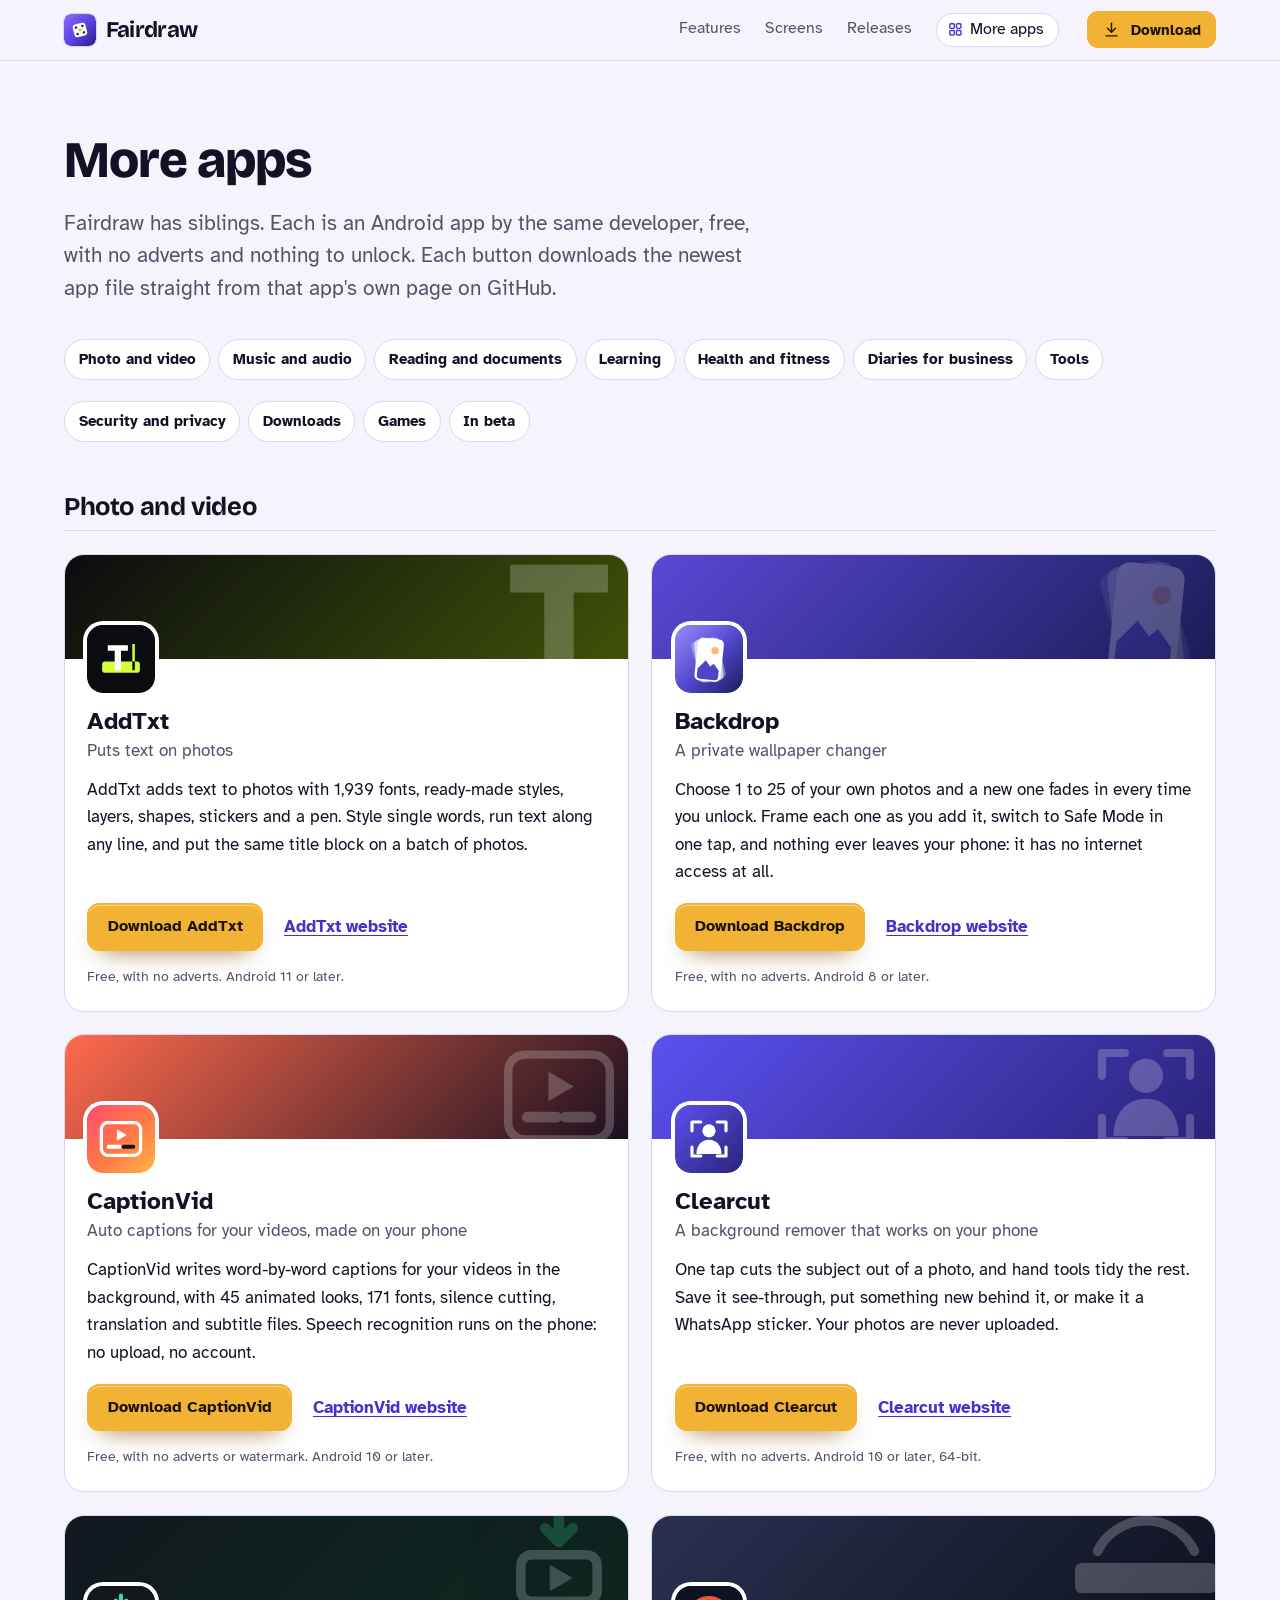
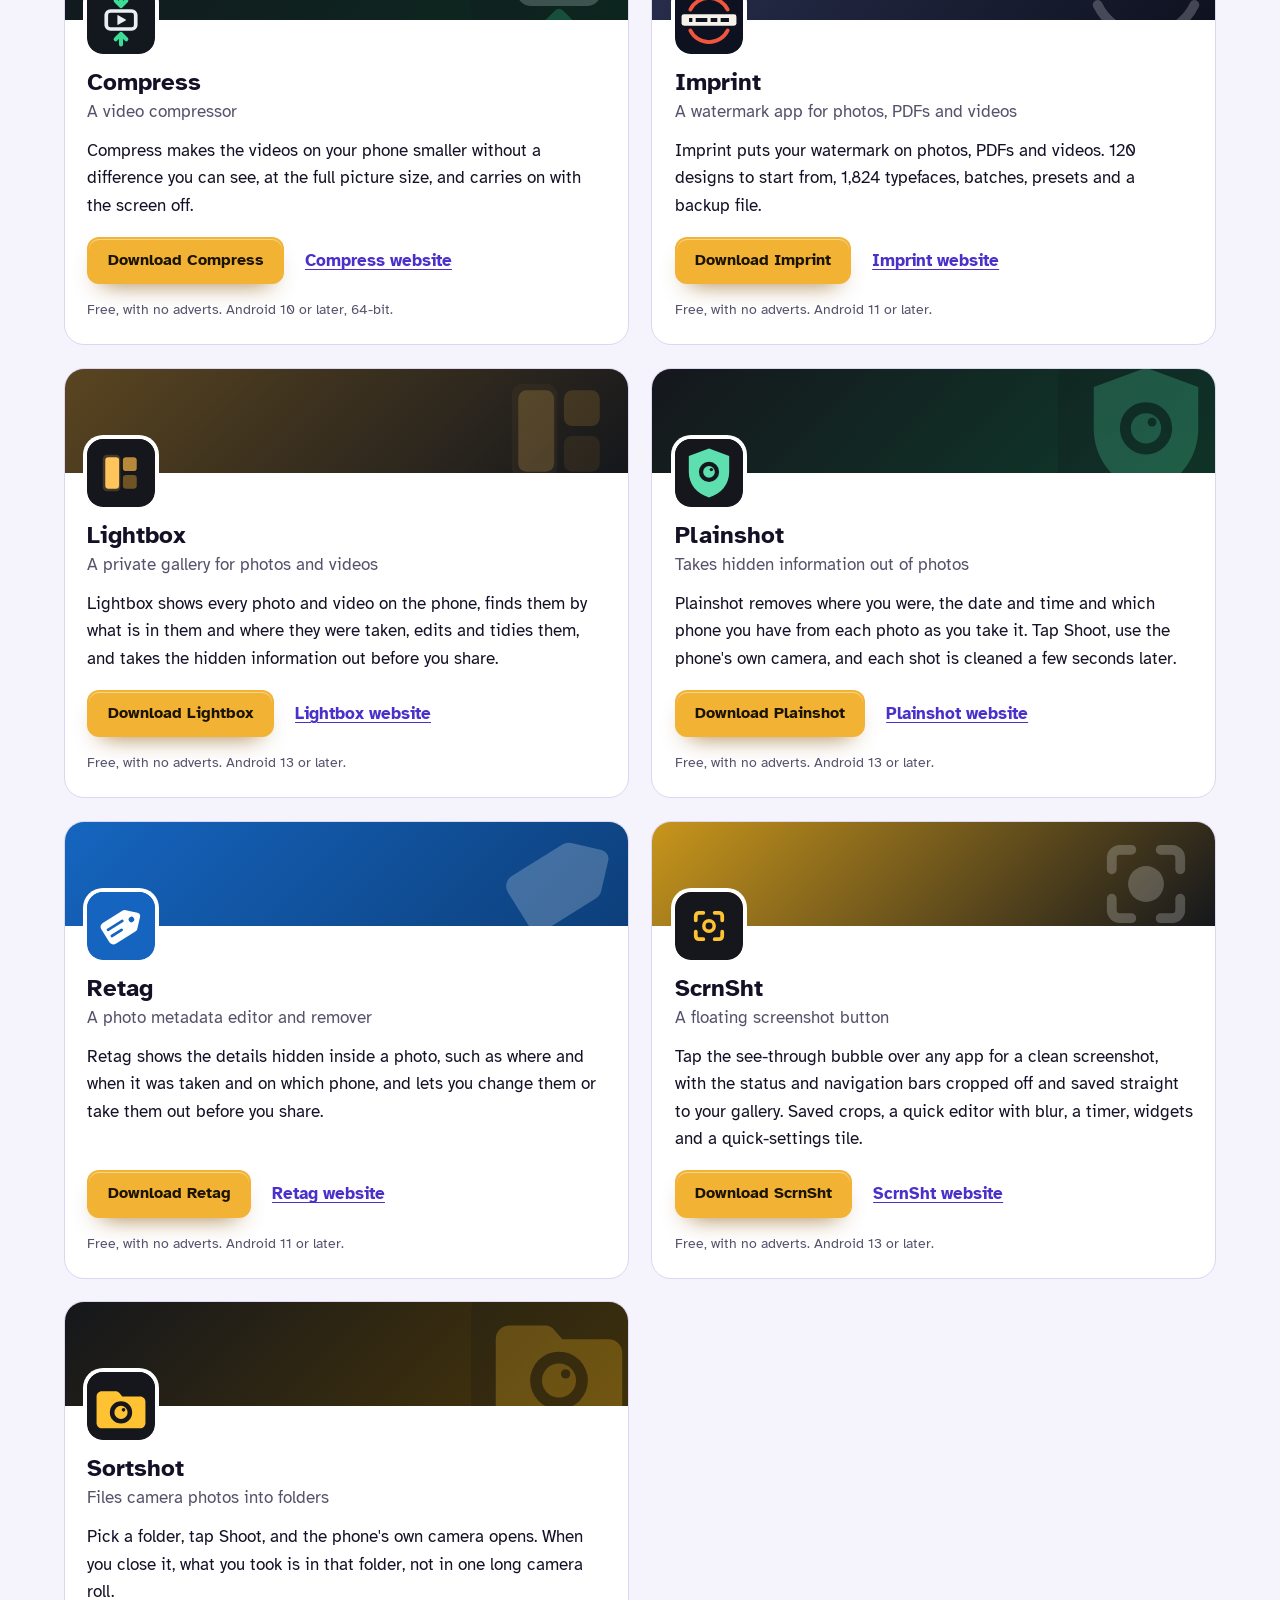
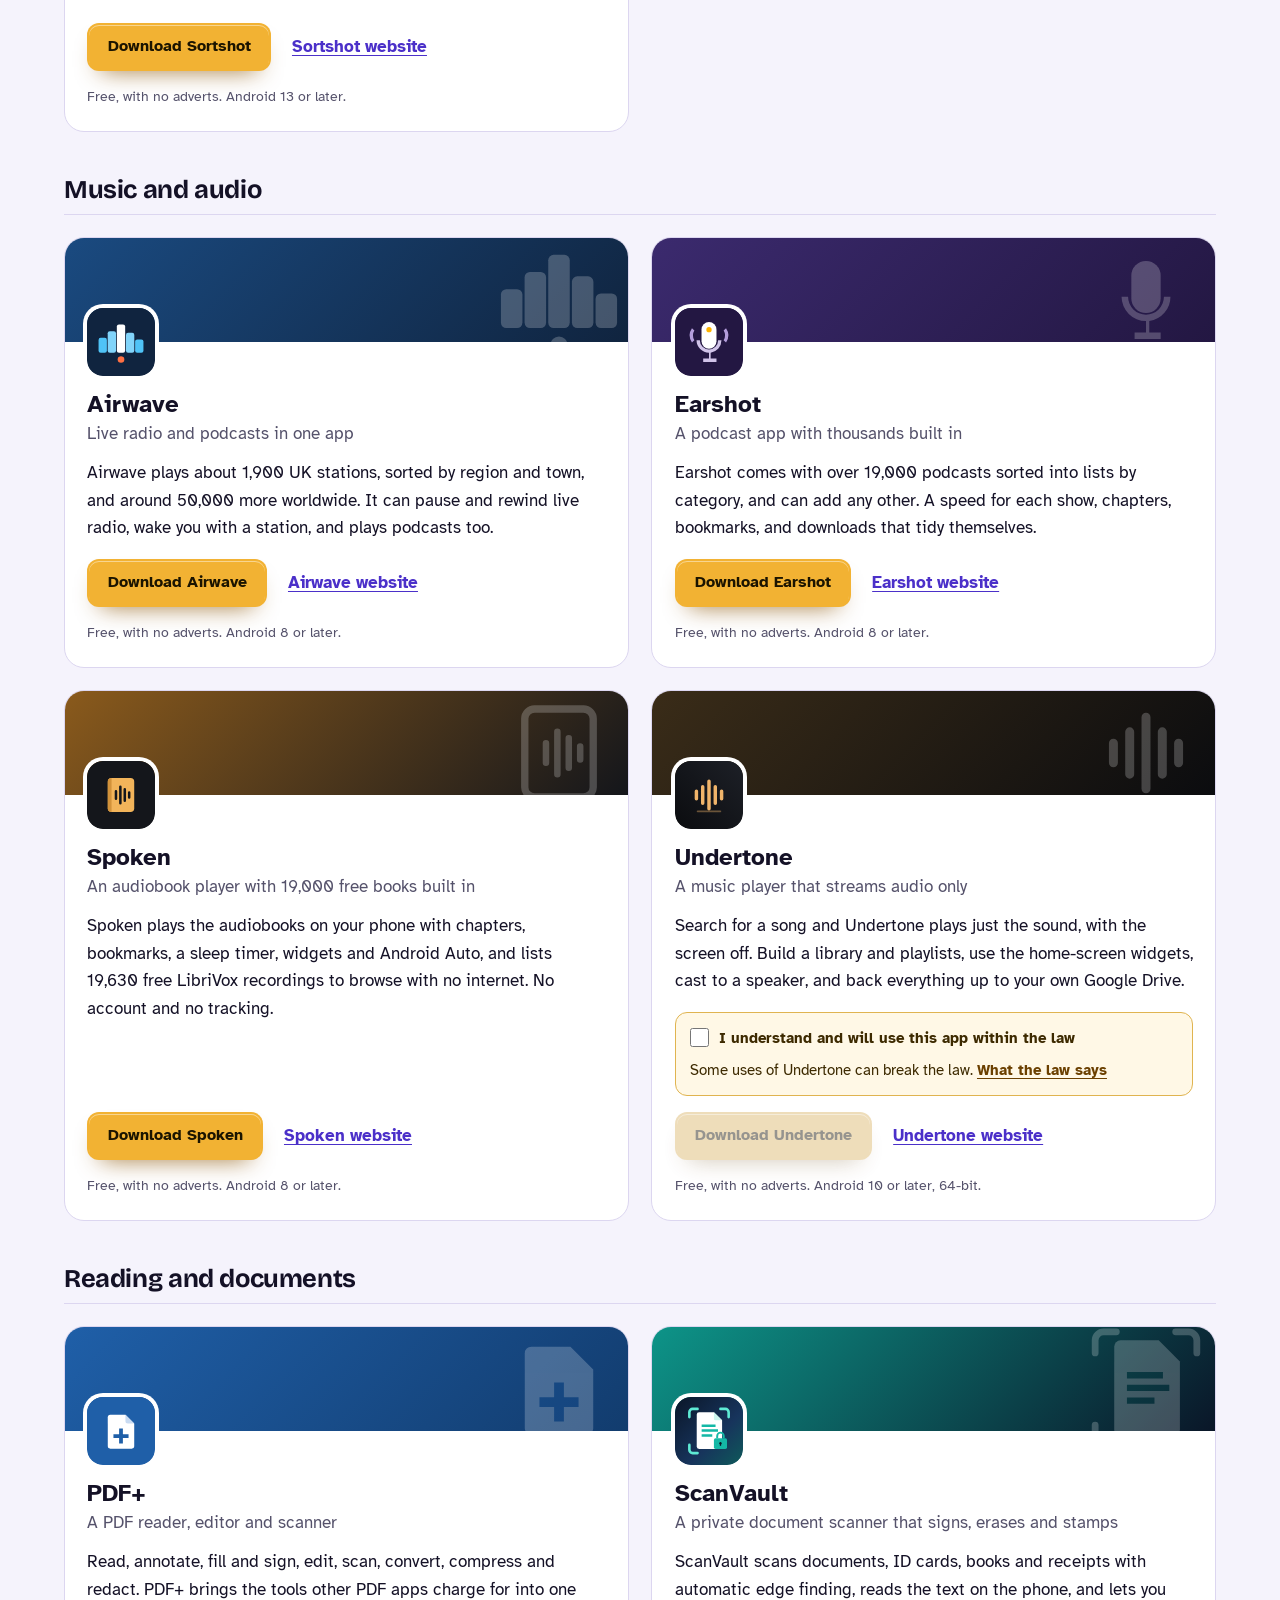
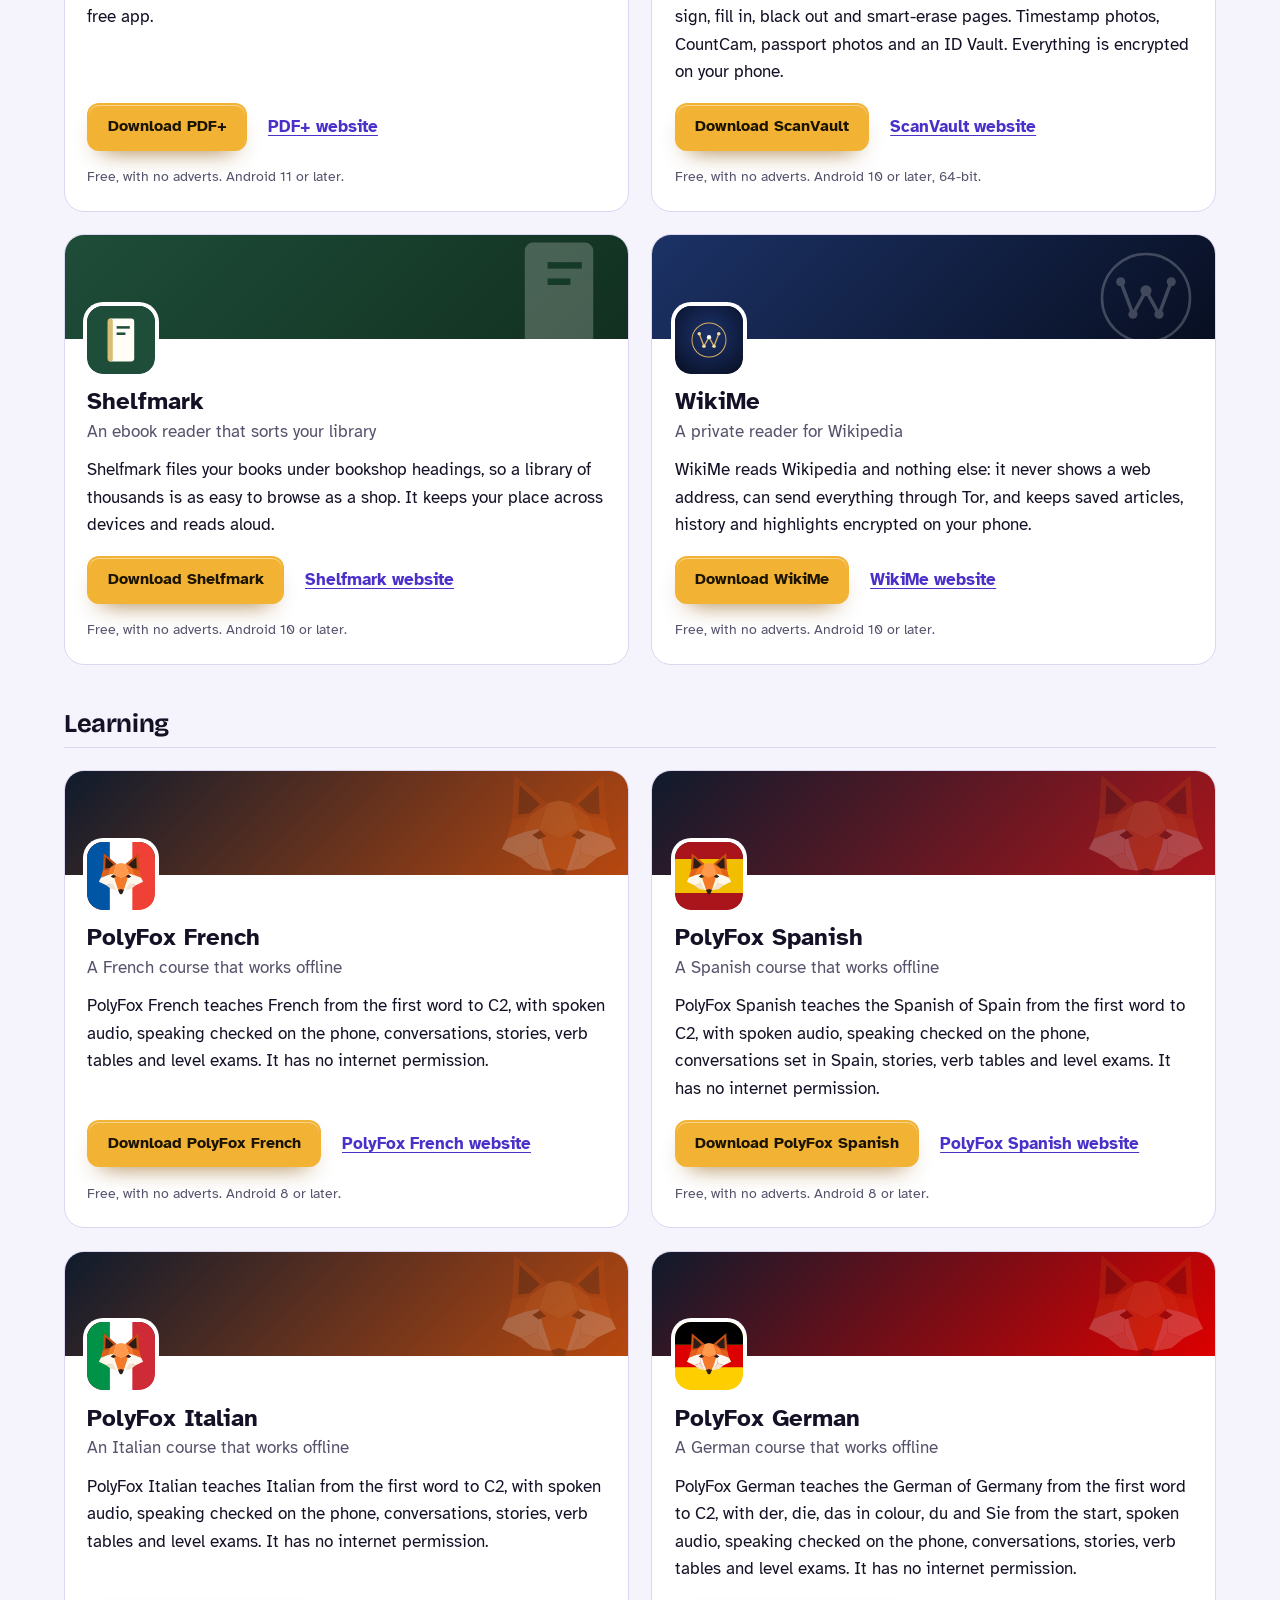
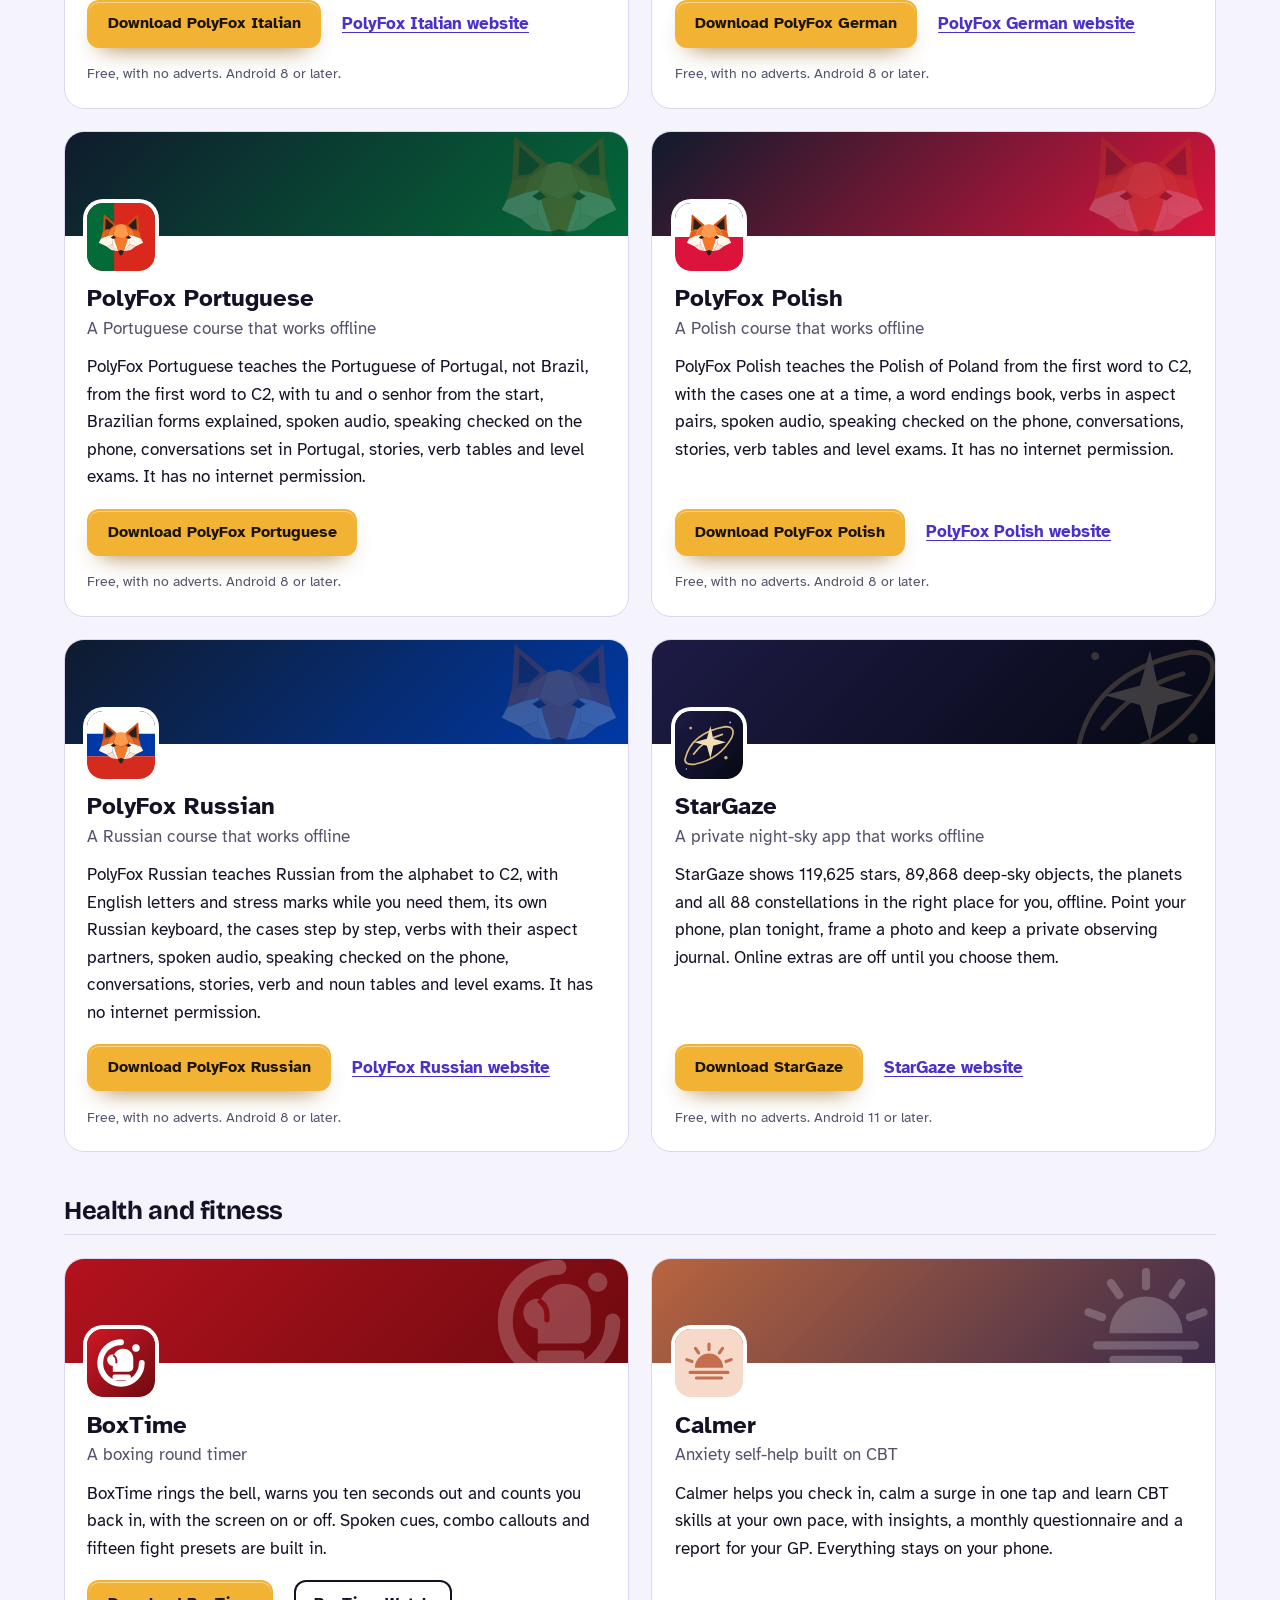
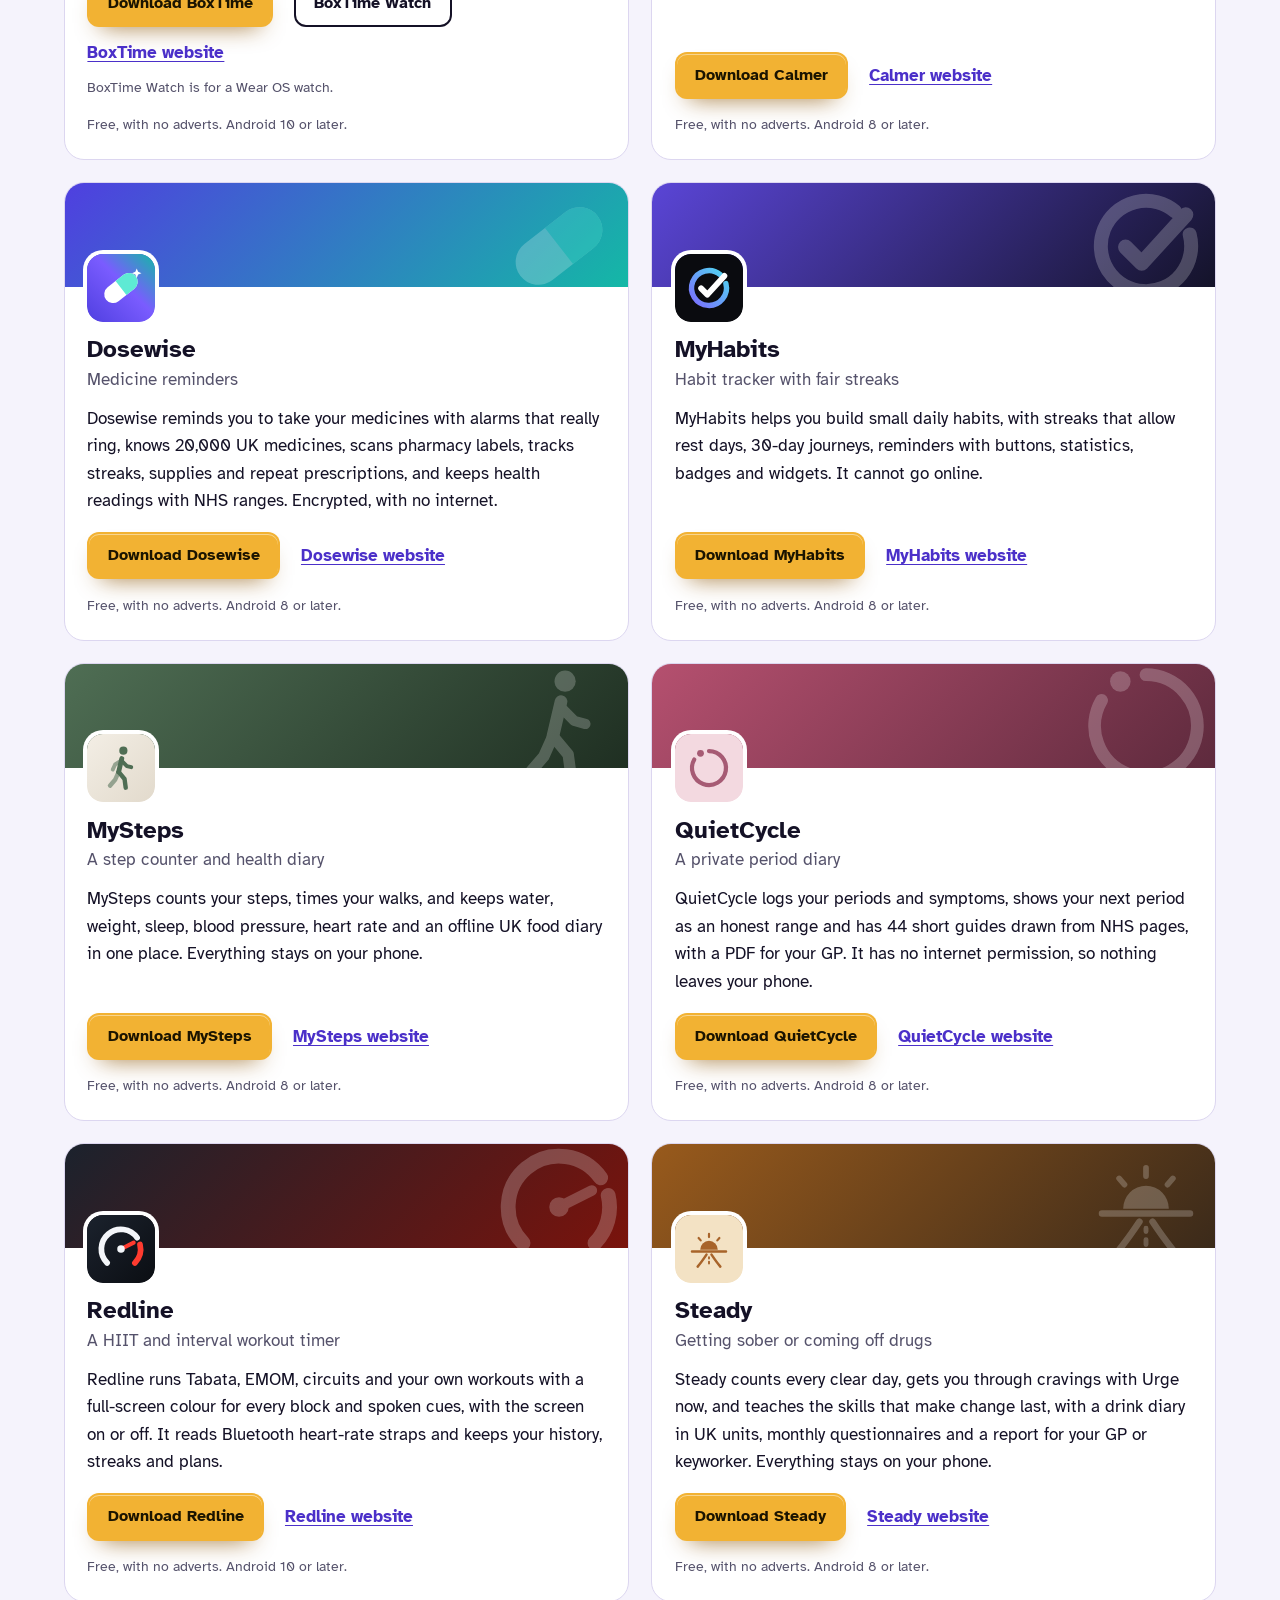
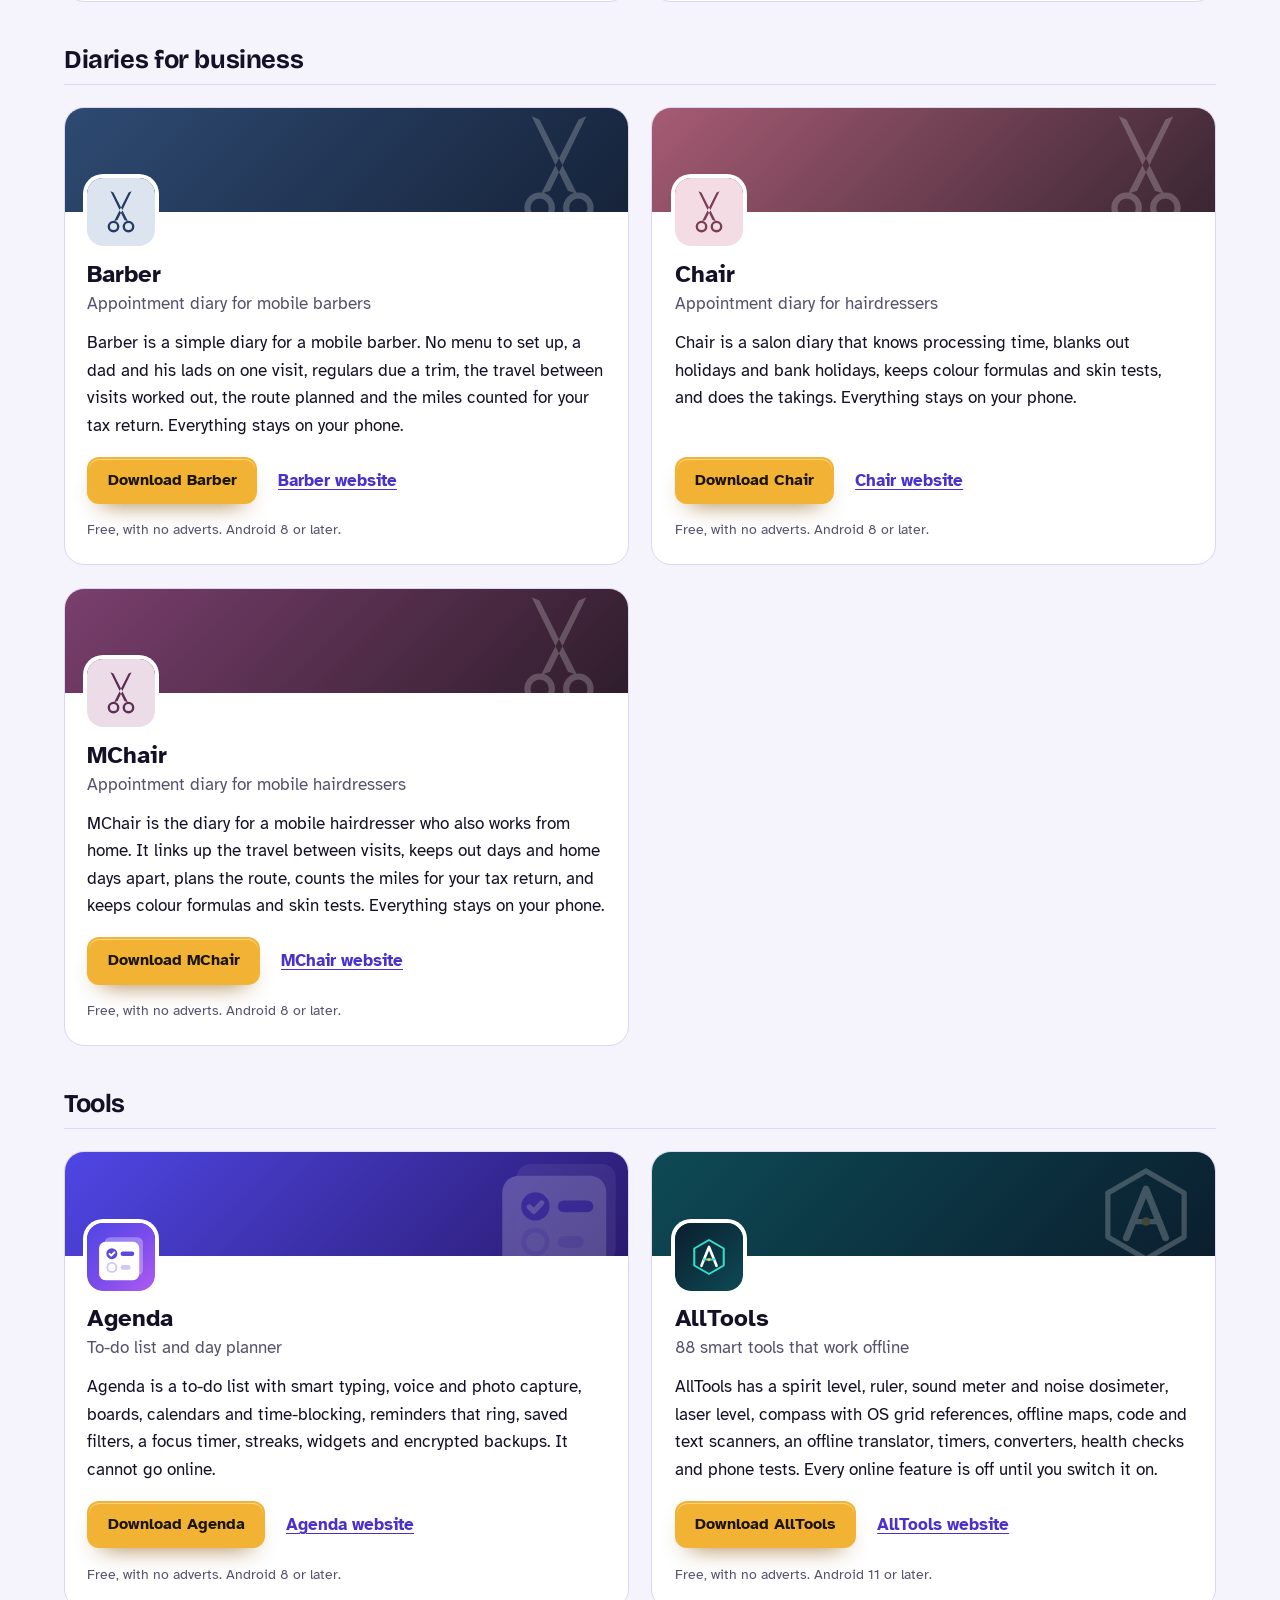
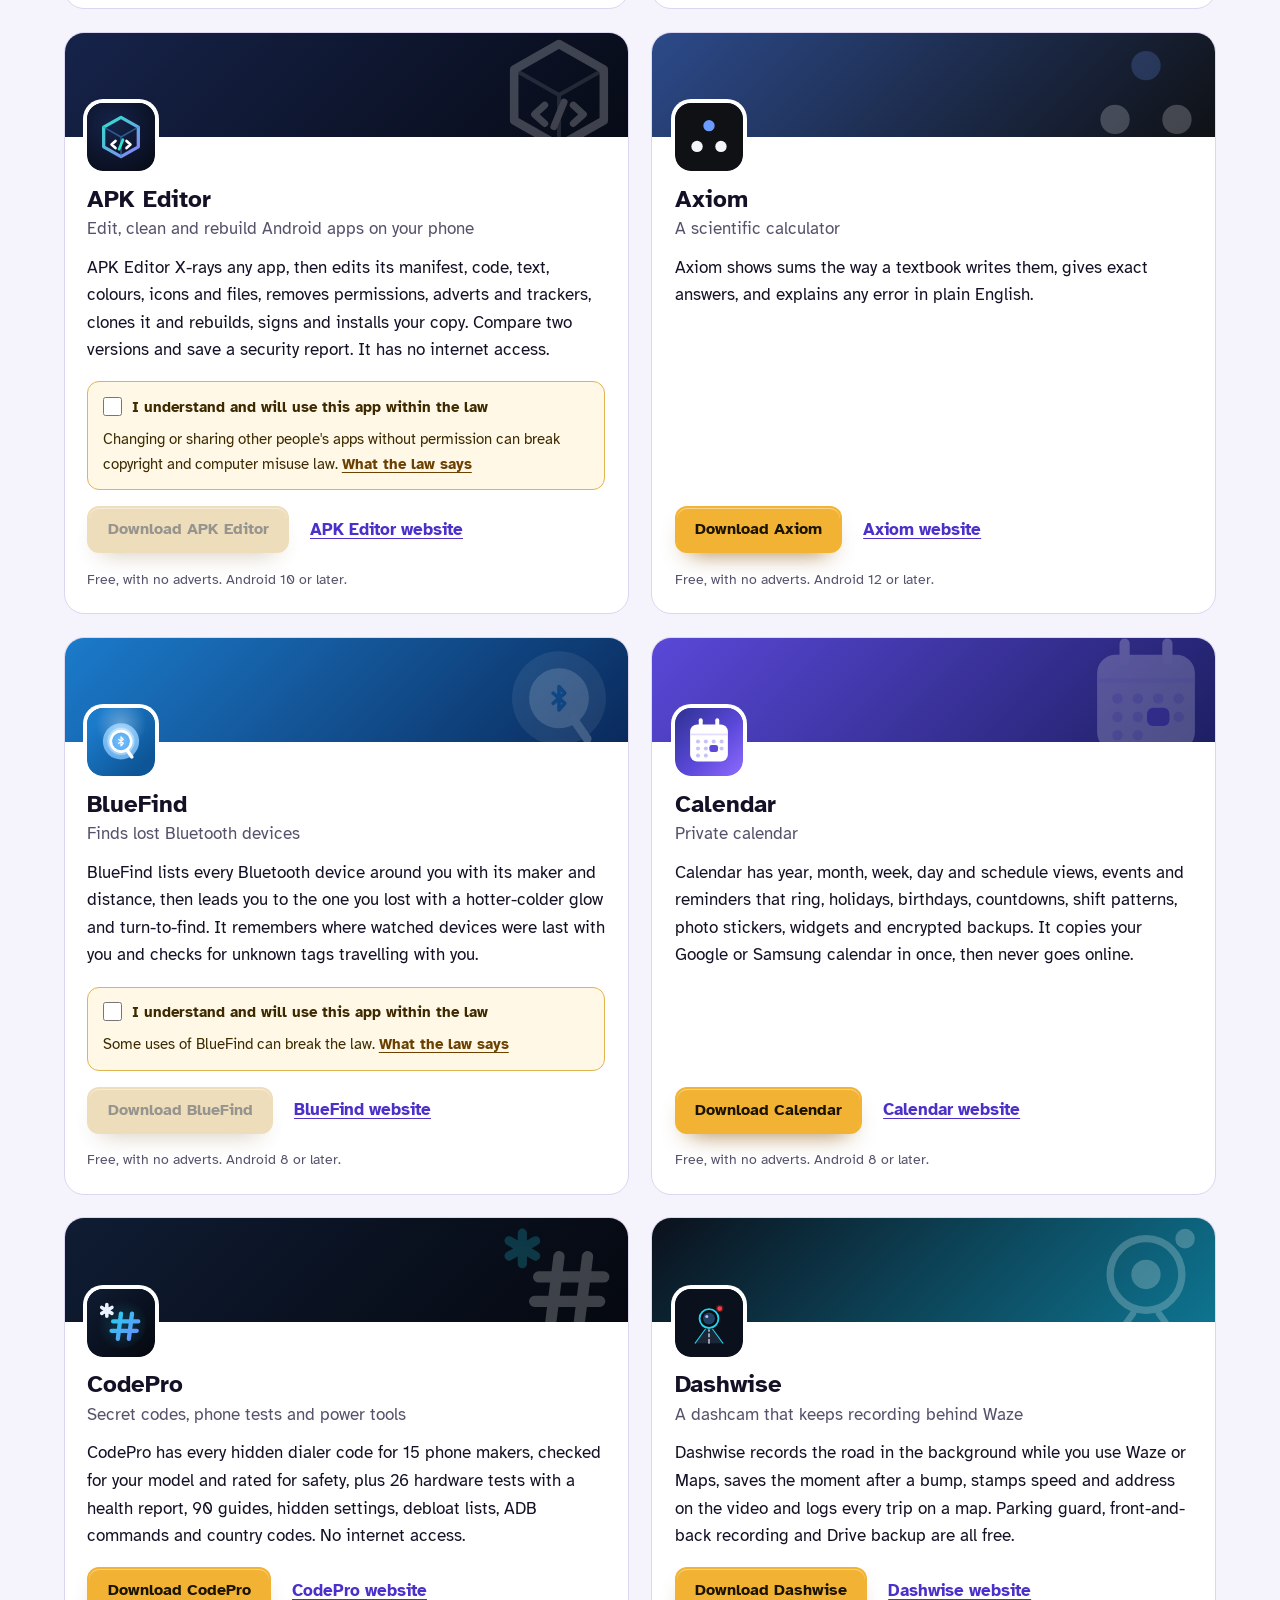
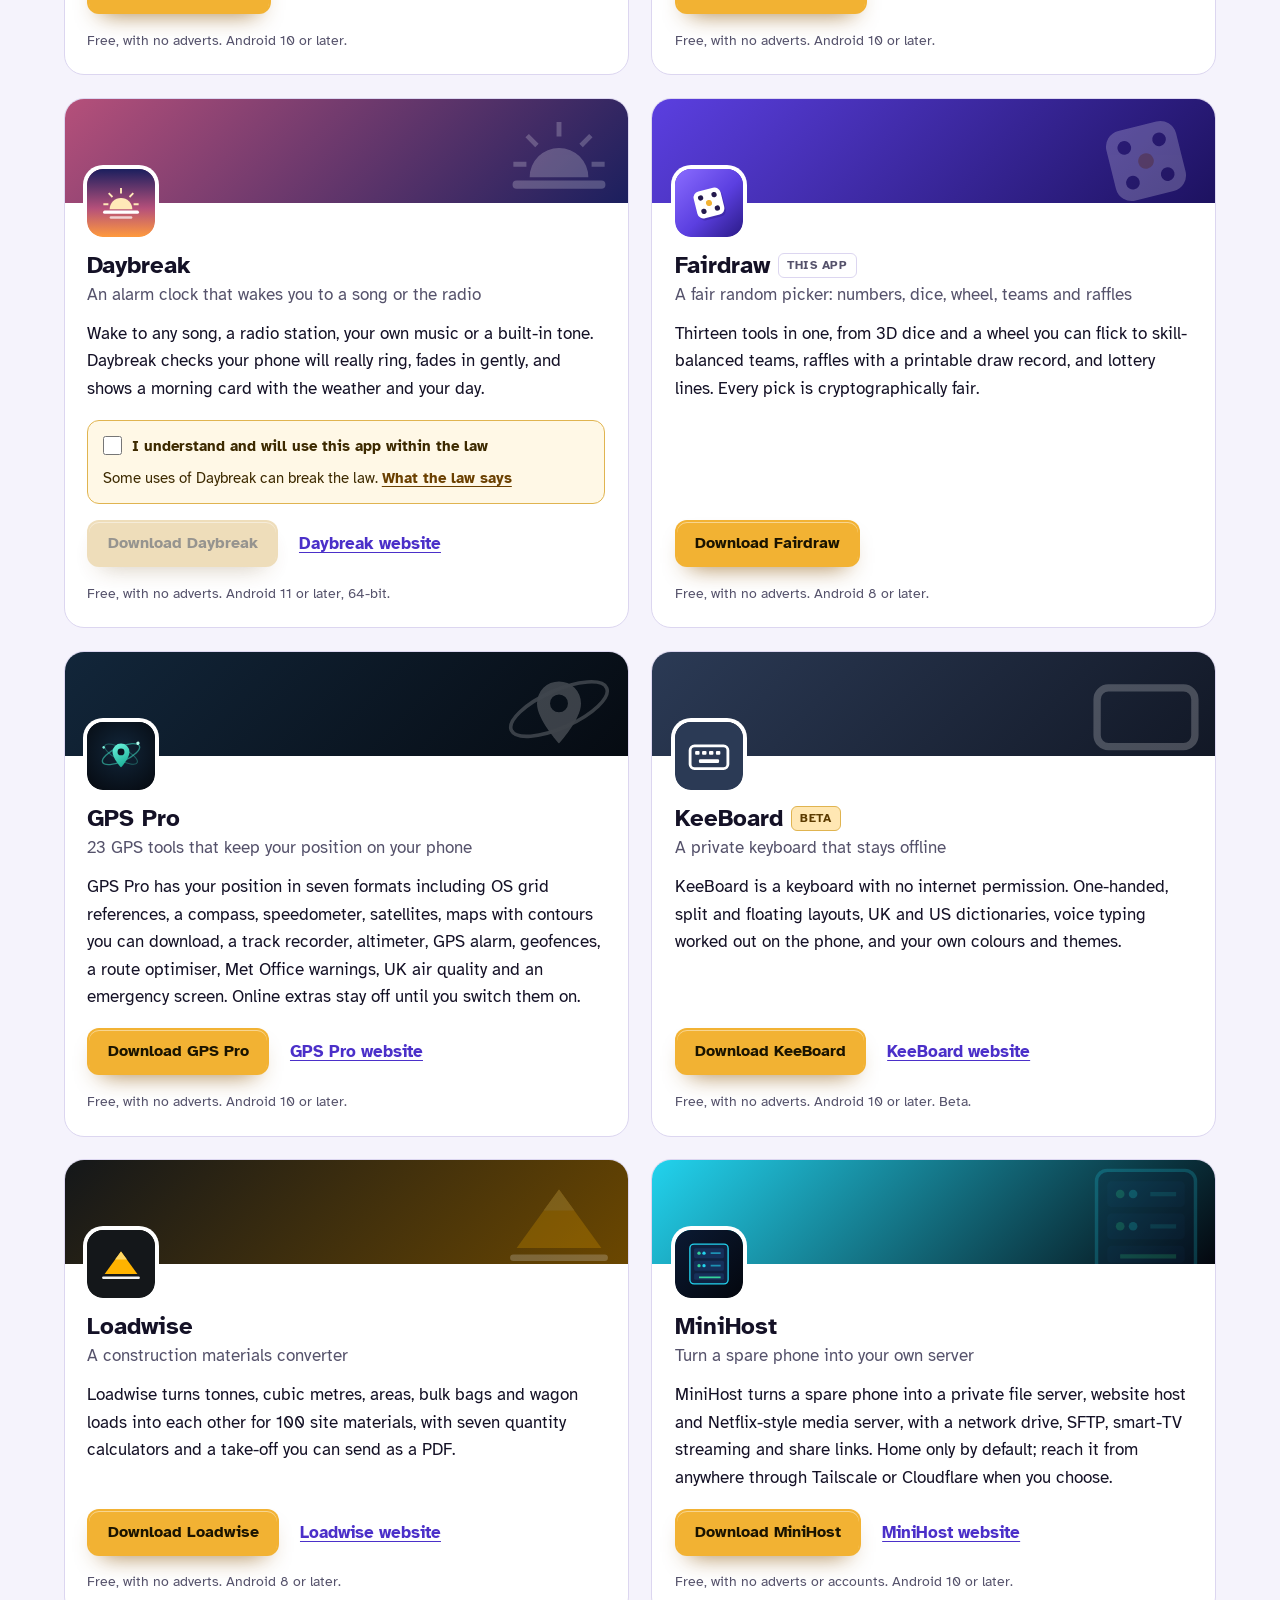
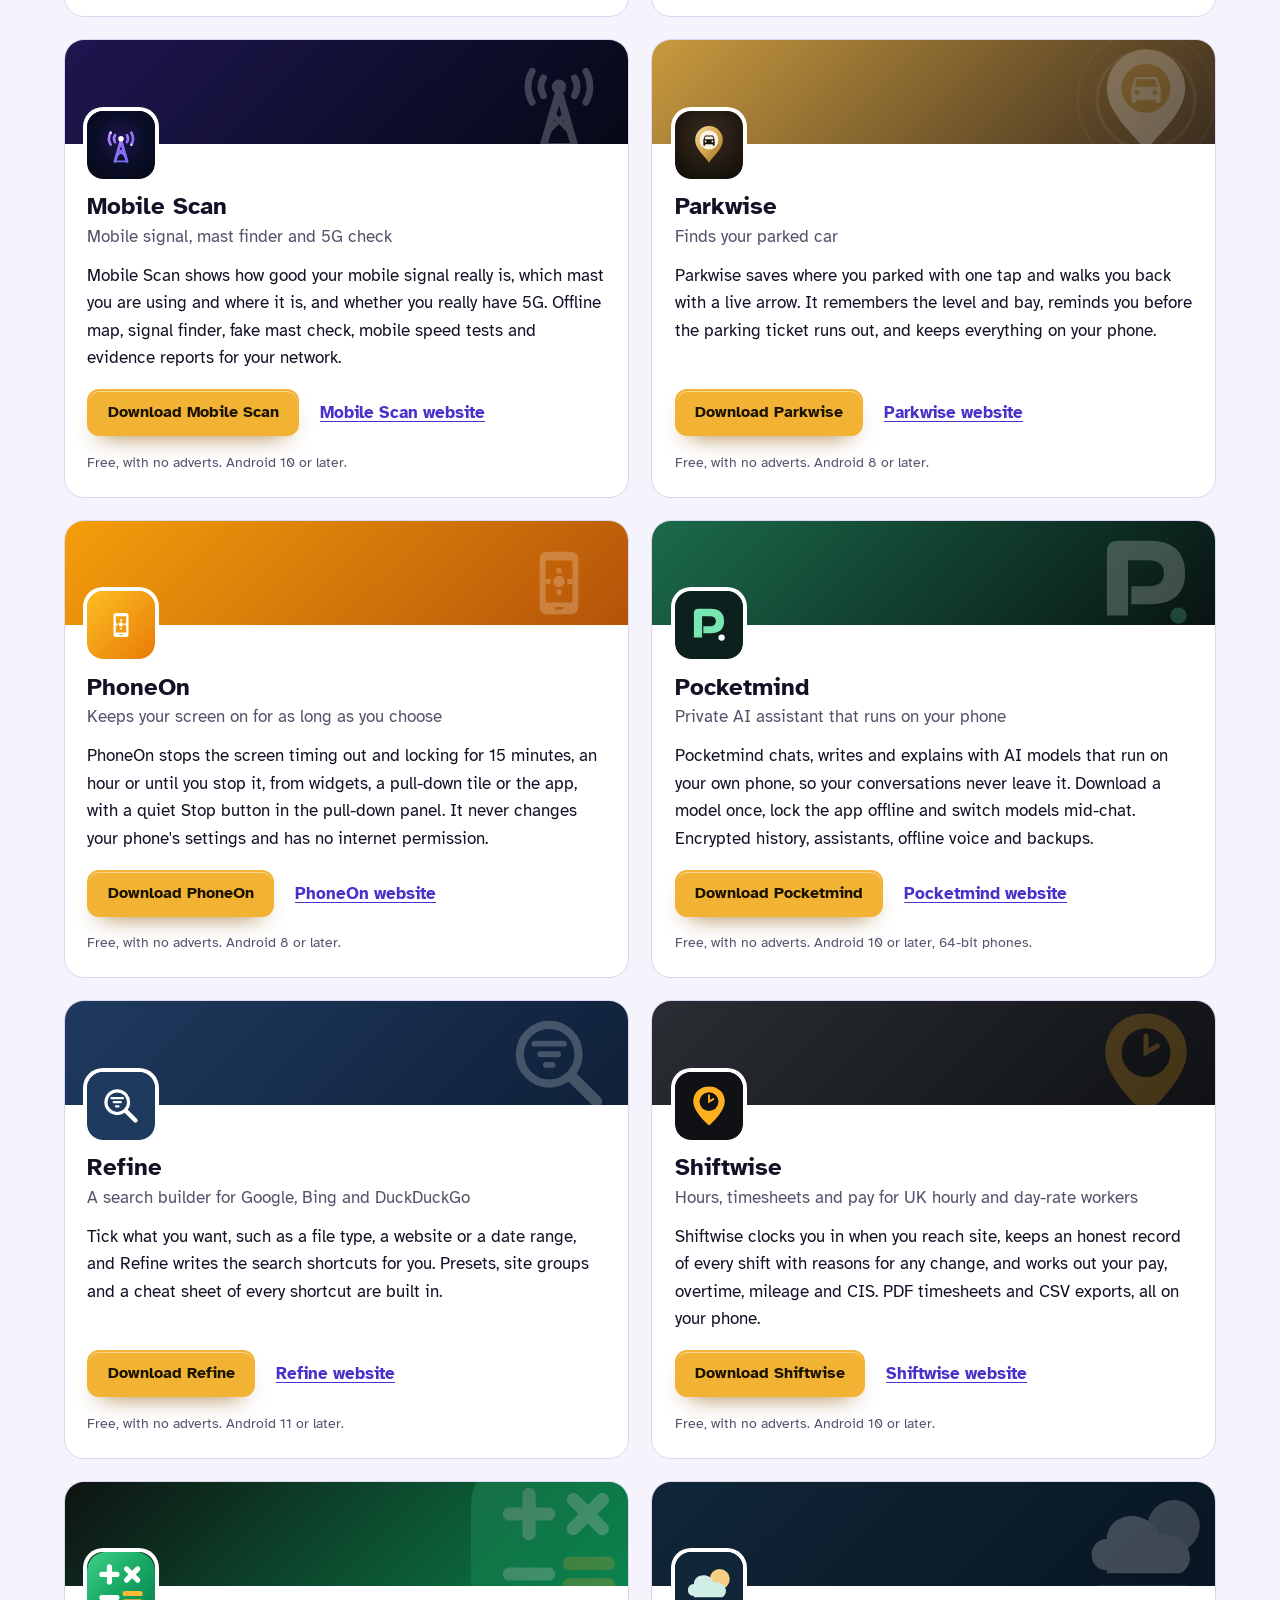
==== commit 3a244725: "More apps: add APK Editor" ====
--- a/more-apps.html
+++ b/more-apps.html
@@ -4,7 +4,7 @@
 <meta charset="utf-8">
 <meta name="viewport" content="width=device-width, initial-scale=1">
 <title>More apps from the maker of Fairdraw</title>
-<meta name="description" content="All 94 free Android apps from the maker of Fairdraw, in one list by category, each with its download and a link to its website.">
+<meta name="description" content="All 95 free Android apps from the maker of Fairdraw, in one list by category, each with its download and a link to its website.">
 <meta name="author" content="Jonathan Jackson">
 <link rel="canonical" href="https://customgpter.github.io/fairdraw/more-apps.html">
 <meta name="theme-color" content="#f5f3fc" media="(prefers-color-scheme: light)">
@@ -12,7 +12,7 @@
 <meta property="og:type" content="website">
 <meta property="og:site_name" content="Fairdraw">
 <meta property="og:title" content="More apps from the maker of Fairdraw">
-<meta property="og:description" content="All 94 free Android apps from the maker of Fairdraw, in one list by category, each with its download and a link to its website.">
+<meta property="og:description" content="All 95 free Android apps from the maker of Fairdraw, in one list by category, each with its download and a link to its website.">
 <meta property="og:url" content="https://customgpter.github.io/fairdraw/more-apps.html">
 <meta property="og:image" content="https://customgpter.github.io/fairdraw/assets/og.png">
 <meta property="og:image:width" content="1200">
@@ -85,7 +85,7 @@
 <li class="mapp" style="--b:#7a3f6e;--b2:#2f1d2b"><div class="mapp-cover" aria-hidden="true"><svg viewBox="0 0 108 108"><g transform="translate(54 54) scale(1.25) translate(-54 -52)"><path fill="#fff" fill-rule="evenodd" d="M37 70.5a7.5 7.5 0 1 0 15 0a7.5 7.5 0 1 0-15 0zM40 70.5a4.5 4.5 0 1 0 9 0a4.5 4.5 0 1 0-9 0zM56 70.5a7.5 7.5 0 1 0 15 0a7.5 7.5 0 1 0-15 0zM59 70.5a4.5 4.5 0 1 0 9 0a4.5 4.5 0 1 0-9 0z"/><path fill="#fff" d="M45.2 63.6 49.6 62.2 67.4 25.6 63.6 27.2zM62.8 63.6 58.4 62.2 40.6 25.6 44.4 27.2z"/><circle cx="54" cy="49.8" r="1.8" fill="none"/></g></svg></div><div class="mapp-body"><svg class="mapp-icon" viewBox="0 0 108 108" aria-hidden="true"><rect width="108" height="108" rx="24" fill="#EBDCE8"/><g transform="translate(54 54) scale(1.25) translate(-54 -52)"><path fill="#5E2F55" fill-rule="evenodd" d="M37 70.5a7.5 7.5 0 1 0 15 0a7.5 7.5 0 1 0-15 0zM40 70.5a4.5 4.5 0 1 0 9 0a4.5 4.5 0 1 0-9 0zM56 70.5a7.5 7.5 0 1 0 15 0a7.5 7.5 0 1 0-15 0zM59 70.5a4.5 4.5 0 1 0 9 0a4.5 4.5 0 1 0-9 0z"/><path fill="#5E2F55" d="M45.2 63.6 49.6 62.2 67.4 25.6 63.6 27.2zM62.8 63.6 58.4 62.2 40.6 25.6 44.4 27.2z"/><circle cx="54" cy="49.8" r="1.8" fill="#EBDCE8"/></g></svg><h3>MChair</h3><p class="mapp-kind">Appointment diary for mobile hairdressers</p><p class="mapp-say">MChair is the diary for a mobile hairdresser who also works from home. It links up the travel between visits, keeps out days and home days apart, plans the route, counts the miles for your tax return, and keeps colour formulas and skin tests. Everything stays on your phone.</p><p class="mapp-go"><a class="button" href="https://github.com/CustomGPTer/mchair/releases/latest/download/MChair.apk">Download MChair</a><a class="mapp-site" href="https://customgpter.github.io/mchair/">MChair website</a></p><p class="mapp-needs">Free, with no adverts. Android 8 or later.</p></div></li></ul></div>
 <div class="mapps-group" role="group" aria-labelledby="apps-tools"><h2 class="mapps-cat" id="apps-tools">Tools</h2>
 <ul class="mapps"><li class="mapp" style="--b:#4f46e5;--b2:#2a1a6e"><div class="mapp-cover" aria-hidden="true"><svg viewBox="0 0 108 108"><g transform="translate(54 56) scale(1.45) translate(-52 -56)"><rect x="34" y="33" width="42" height="42" rx="6" fill="#fff" fill-opacity=".3"/><rect x="28" y="38" width="44" height="42" rx="7" fill="#fff" fill-opacity=".95"/><circle cx="42" cy="51" r="6" fill="#5b4bdb"/><path d="M39.4 51.2l1.9 1.9 3.4-3.6" stroke="#fff" stroke-width="2.2" fill="none" stroke-linecap="round" stroke-linejoin="round"/><rect x="51.5" y="48.5" width="15" height="5" rx="2.5" fill="#5b4bdb"/><circle cx="42" cy="66" r="5" fill="none" stroke="#cfc8f7" stroke-width="2"/><rect x="51.5" y="63.5" width="11" height="5" rx="2.5" fill="#cfc8f7"/></g></svg></div><div class="mapp-body"><svg class="mapp-icon" viewBox="0 0 108 108" aria-hidden="true"><defs><linearGradient id="i-agenda-agi" x1="0" y1="0" x2="1" y2="1"><stop offset="0" stop-color="#4f46e5"/><stop offset=".55" stop-color="#7c4deb"/><stop offset="1" stop-color="#b15cf0"/></linearGradient></defs><rect width="108" height="108" rx="24" fill="url(#i-agenda-agi)"/><g transform="translate(54 56) scale(1.45) translate(-52 -56)"><rect x="34" y="33" width="42" height="42" rx="6" fill="#fff" fill-opacity=".3"/><rect x="28" y="38" width="44" height="42" rx="7" fill="#fff"/><circle cx="42" cy="51" r="6" fill="#5b4bdb"/><path d="M39.4 51.2l1.9 1.9 3.4-3.6" stroke="#fff" stroke-width="2.2" fill="none" stroke-linecap="round" stroke-linejoin="round"/><rect x="51.5" y="48.5" width="15" height="5" rx="2.5" fill="#5b4bdb"/><circle cx="42" cy="66" r="5" fill="none" stroke="#cfc8f7" stroke-width="2"/><rect x="51.5" y="63.5" width="11" height="5" rx="2.5" fill="#cfc8f7"/></g></svg><h3>Agenda</h3><p class="mapp-kind">To-do list and day planner</p><p class="mapp-say">Agenda is a to-do list with smart typing, voice and photo capture, boards, calendars and time-blocking, reminders that ring, saved filters, a focus timer, streaks, widgets and encrypted backups. It cannot go online.</p><p class="mapp-go"><a class="button" href="https://github.com/CustomGPTer/agenda/releases/latest/download/Agenda.apk">Download Agenda</a><a class="mapp-site" href="https://customgpter.github.io/agenda/">Agenda website</a></p><p class="mapp-needs">Free, with no adverts. Android 8 or later.</p></div></li>
-<li class="mapp" style="--b:#0d4a55;--b2:#0b1e2e"><div class="mapp-cover" aria-hidden="true"><svg viewBox="0 0 108 108"><path d="M54 27L77.4 40.5L77.4 67.5L54 81L30.6 67.5L30.6 40.5Z" stroke="#fff" stroke-width="3.2" stroke-linejoin="round" fill="none"/><path d="M42 68L54 38L66 68" stroke="#fff" stroke-width="4.2" stroke-linecap="round" stroke-linejoin="round" fill="none"/><path d="M45.5 58L62.5 58" stroke="#fff" stroke-width="3.2" stroke-linecap="round"/><circle cx="54" cy="58" r="2.6" fill="#ffc24b"/></svg></div><div class="mapp-body"><svg class="mapp-icon" viewBox="0 0 108 108" aria-hidden="true"><defs><linearGradient id="i-alltools-atbg" x1="0" y1="0" x2="1" y2="1"><stop offset="0" stop-color="#0b1e2e"/><stop offset="1" stop-color="#0d4a55"/></linearGradient></defs><rect width="108" height="108" rx="24" fill="url(#i-alltools-atbg)"/><path d="M54 27L77.4 40.5L77.4 67.5L54 81L30.6 67.5L30.6 40.5Z" stroke="#35e0c8" stroke-width="3.2" stroke-linejoin="round" fill="none"/><path d="M42 68L54 38L66 68" stroke="#fff" stroke-width="4.2" stroke-linecap="round" stroke-linejoin="round" fill="none"/><path d="M45.5 58L62.5 58" stroke="#35e0c8" stroke-width="3.2" stroke-linecap="round"/><circle cx="54" cy="58" r="2.6" fill="#ffc24b"/></svg><h3>AllTools</h3><p class="mapp-kind">88 smart tools that work offline</p><p class="mapp-say">AllTools has a spirit level, ruler, sound meter and noise dosimeter, laser level, compass with OS grid references, offline maps, code and text scanners, an offline translator, timers, converters, health checks and phone tests. Every online feature is off until you switch it on.</p><p class="mapp-go"><a class="button" href="https://github.com/CustomGPTer/alltools/releases/latest/download/AllTools.apk">Download AllTools</a><a class="mapp-site" href="https://customgpter.github.io/alltools/">AllTools website</a></p><p class="mapp-needs">Free, with no adverts. Android 11 or later.</p></div></li><li class="mapp" style="--b:#2c4a8a;--b2:#0f1115"><div class="mapp-cover" aria-hidden="true"><svg viewBox="0 0 108 108"><circle cx="54" cy="36" r="9" fill="#6c9bff"/><circle cx="35" cy="69" r="9" fill="#f3f5f8"/><circle cx="73" cy="69" r="9" fill="#f3f5f8"/></svg></div><div class="mapp-body"><svg class="mapp-icon" viewBox="0 0 108 108" aria-hidden="true"><rect width="108" height="108" rx="24" fill="#0f1115"/><circle cx="54" cy="36" r="9" fill="#6c9bff"/><circle cx="35" cy="69" r="9" fill="#f3f5f8"/><circle cx="73" cy="69" r="9" fill="#f3f5f8"/></svg><h3>Axiom</h3><p class="mapp-kind">A scientific calculator</p><p class="mapp-say">Axiom shows sums the way a textbook writes them, gives exact answers, and explains any error in plain English.</p><p class="mapp-go"><a class="button" href="https://github.com/CustomGPTer/axiom/releases/latest/download/Axiom.apk">Download Axiom</a><a class="mapp-site" href="https://customgpter.github.io/axiom/">Axiom website</a></p><p class="mapp-needs">Free, with no adverts. Android 12 or later.</p></div></li>
+<li class="mapp" style="--b:#0d4a55;--b2:#0b1e2e"><div class="mapp-cover" aria-hidden="true"><svg viewBox="0 0 108 108"><path d="M54 27L77.4 40.5L77.4 67.5L54 81L30.6 67.5L30.6 40.5Z" stroke="#fff" stroke-width="3.2" stroke-linejoin="round" fill="none"/><path d="M42 68L54 38L66 68" stroke="#fff" stroke-width="4.2" stroke-linecap="round" stroke-linejoin="round" fill="none"/><path d="M45.5 58L62.5 58" stroke="#fff" stroke-width="3.2" stroke-linecap="round"/><circle cx="54" cy="58" r="2.6" fill="#ffc24b"/></svg></div><div class="mapp-body"><svg class="mapp-icon" viewBox="0 0 108 108" aria-hidden="true"><defs><linearGradient id="i-alltools-atbg" x1="0" y1="0" x2="1" y2="1"><stop offset="0" stop-color="#0b1e2e"/><stop offset="1" stop-color="#0d4a55"/></linearGradient></defs><rect width="108" height="108" rx="24" fill="url(#i-alltools-atbg)"/><path d="M54 27L77.4 40.5L77.4 67.5L54 81L30.6 67.5L30.6 40.5Z" stroke="#35e0c8" stroke-width="3.2" stroke-linejoin="round" fill="none"/><path d="M42 68L54 38L66 68" stroke="#fff" stroke-width="4.2" stroke-linecap="round" stroke-linejoin="round" fill="none"/><path d="M45.5 58L62.5 58" stroke="#35e0c8" stroke-width="3.2" stroke-linecap="round"/><circle cx="54" cy="58" r="2.6" fill="#ffc24b"/></svg><h3>AllTools</h3><p class="mapp-kind">88 smart tools that work offline</p><p class="mapp-say">AllTools has a spirit level, ruler, sound meter and noise dosimeter, laser level, compass with OS grid references, offline maps, code and text scanners, an offline translator, timers, converters, health checks and phone tests. Every online feature is off until you switch it on.</p><p class="mapp-go"><a class="button" href="https://github.com/CustomGPTer/alltools/releases/latest/download/AllTools.apk">Download AllTools</a><a class="mapp-site" href="https://customgpter.github.io/alltools/">AllTools website</a></p><p class="mapp-needs">Free, with no adverts. Android 11 or later.</p></div></li><li class="mapp is-gated" style="--b:#16234a;--b2:#070b16"><div class="mapp-cover" aria-hidden="true"><svg viewBox="0 0 108 108"><g transform="translate(54 54) scale(1.25) translate(-54 -52)"><path d="M54 27L76 39.5L76 64.5L54 77L32 64.5L32 39.5Z" stroke="#fff" stroke-width="4.2" stroke-linejoin="round" fill="none"/><path d="M32 39.5L54 52L76 39.5M54 52L54 77" stroke="#fff" stroke-width="2" stroke-linecap="round" fill="none" opacity=".5"/><path d="M47 57L42 61.5L47 66M61 57L66 61.5L61 66" stroke="#fff" stroke-width="3.4" stroke-linecap="round" stroke-linejoin="round" fill="none"/><path d="M56.5 55.5L51.5 67.5" stroke="#fff" stroke-width="3.4" stroke-linecap="round"/></g></svg></div><div class="mapp-body"><svg class="mapp-icon" viewBox="0 0 108 108" aria-hidden="true"><defs><radialGradient id="i-apkeditor-aebg" cx="40" cy="34" r="96" gradientUnits="userSpaceOnUse"><stop offset="0" stop-color="#16234a"/><stop offset="1" stop-color="#070b16"/></radialGradient><linearGradient id="i-apkeditor-aehx" x1="32" y1="27" x2="76" y2="77" gradientUnits="userSpaceOnUse"><stop offset="0" stop-color="#2ee6c5"/><stop offset="1" stop-color="#8b7cff"/></linearGradient></defs><rect width="108" height="108" rx="24" fill="url(#i-apkeditor-aebg)"/><g transform="translate(54 54) scale(1.25) translate(-54 -52)"><path d="M54 27L76 39.5L76 64.5L54 77L32 64.5L32 39.5Z" stroke="url(#i-apkeditor-aehx)" stroke-width="4.2" stroke-linejoin="round" fill="none"/><path d="M32 39.5L54 52L76 39.5M54 52L54 77" stroke="#3d8fd6" stroke-width="2" stroke-linecap="round" fill="none" opacity=".55"/><path d="M47 57L42 61.5L47 66M61 57L66 61.5L61 66" stroke="#fff" stroke-width="3.4" stroke-linecap="round" stroke-linejoin="round" fill="none"/><path d="M56.5 55.5L51.5 67.5" stroke="#2ee6c5" stroke-width="3.4" stroke-linecap="round"/></g></svg><h3>APK Editor</h3><p class="mapp-kind">Edit, clean and rebuild Android apps on your phone</p><p class="mapp-say">APK Editor X-rays any app, then edits its manifest, code, text, colours, icons and files, removes permissions, adverts and trackers, clones it and rebuilds, signs and installs your copy. Compare two versions and save a security report. It has no internet access.</p><div class="mapp-law" data-gate><label><input type="checkbox"> I understand and will use this app within the law</label><p>Changing or sharing other people's apps without permission can break copyright and computer misuse law. <a href="https://customgpter.github.io/apkeditor/terms.html#law">What the law says</a></p><noscript><p>Turn on JavaScript to download, or use the <a href="https://customgpter.github.io/apkeditor/">APK Editor website</a>.</p></noscript></div><p class="mapp-go"><a class="button" data-href="https://github.com/CustomGPTer/apkeditor/releases/latest/download/APKEditor.apk" aria-disabled="true" role="link" tabindex="-1">Download APK Editor</a><a class="mapp-site" href="https://customgpter.github.io/apkeditor/">APK Editor website</a></p><p class="mapp-needs">Free, with no adverts. Android 10 or later.</p></div></li><li class="mapp" style="--b:#2c4a8a;--b2:#0f1115"><div class="mapp-cover" aria-hidden="true"><svg viewBox="0 0 108 108"><circle cx="54" cy="36" r="9" fill="#6c9bff"/><circle cx="35" cy="69" r="9" fill="#f3f5f8"/><circle cx="73" cy="69" r="9" fill="#f3f5f8"/></svg></div><div class="mapp-body"><svg class="mapp-icon" viewBox="0 0 108 108" aria-hidden="true"><rect width="108" height="108" rx="24" fill="#0f1115"/><circle cx="54" cy="36" r="9" fill="#6c9bff"/><circle cx="35" cy="69" r="9" fill="#f3f5f8"/><circle cx="73" cy="69" r="9" fill="#f3f5f8"/></svg><h3>Axiom</h3><p class="mapp-kind">A scientific calculator</p><p class="mapp-say">Axiom shows sums the way a textbook writes them, gives exact answers, and explains any error in plain English.</p><p class="mapp-go"><a class="button" href="https://github.com/CustomGPTer/axiom/releases/latest/download/Axiom.apk">Download Axiom</a><a class="mapp-site" href="https://customgpter.github.io/axiom/">Axiom website</a></p><p class="mapp-needs">Free, with no adverts. Android 12 or later.</p></div></li>
 <li class="mapp is-gated" style="--b:#1b7bcb;--b2:#0a2a5c"><div class="mapp-cover" aria-hidden="true"><svg viewBox="0 0 108 108"><circle cx="54" cy="52.92" r="28.8" fill="#fff" fill-opacity=".35"/><path d="M63 65.88L71.28 77.76" stroke="#fff" stroke-width="5.4" stroke-linecap="round"/><circle cx="54" cy="52.92" r="18.36" fill="#fff" fill-opacity=".95"/><path d="M50.4 49.75L57.6 56.09L54 60.12L54 45.72L57.6 49.75L50.4 56.09" fill="none" stroke="#1B7BCB" stroke-width="2.2" stroke-linecap="round" stroke-linejoin="round"/></svg></div><div class="mapp-body"><svg class="mapp-icon" viewBox="0 0 108 108" aria-hidden="true"><defs><linearGradient id="i-bluefind-bfa" gradientUnits="userSpaceOnUse" x1="18" y1="18" x2="90" y2="90"><stop offset="0" stop-color="#1B7BCB"/><stop offset="1" stop-color="#0D5596"/></linearGradient><radialGradient id="i-bluefind-bfb" gradientUnits="userSpaceOnUse" cx="54" cy="26" r="40"><stop offset="0" stop-color="#fff" stop-opacity=".33"/><stop offset="1" stop-color="#fff" stop-opacity="0"/></radialGradient><radialGradient id="i-bluefind-bfc" gradientUnits="userSpaceOnUse" cx="54" cy="39.6" r="39.6"><stop offset="0" stop-color="#B7E0FF"/><stop offset=".6" stop-color="#7FC0F5"/><stop offset="1" stop-color="#6AB0EC"/></radialGradient><radialGradient id="i-bluefind-bfd" gradientUnits="userSpaceOnUse" cx="54" cy="52.92" r="14.4"><stop offset="0" stop-color="#79C3FF"/><stop offset="1" stop-color="#5AAEF5"/></radialGradient></defs><rect width="108" height="108" rx="24" fill="url(#i-bluefind-bfa)"/><rect width="108" height="108" rx="24" fill="url(#i-bluefind-bfb)"/><circle cx="54" cy="52.92" r="28.8" fill="url(#i-bluefind-bfc)"/><circle cx="54" cy="52.92" r="21.6" fill="#fff" fill-opacity=".35"/><path d="M63 65.88L71.28 77.76" stroke="#fff" stroke-width="5.4" stroke-linecap="round"/><circle cx="54" cy="52.92" r="18.36" fill="#fff"/><circle cx="54" cy="52.92" r="14.04" fill="url(#i-bluefind-bfd)"/><path d="M50.4 49.75L57.6 56.09L54 60.12L54 45.72L57.6 49.75L50.4 56.09" fill="none" stroke="#fff" stroke-width="1.87" stroke-linecap="round" stroke-linejoin="round"/></svg><h3>BlueFind</h3><p class="mapp-kind">Finds lost Bluetooth devices</p><p class="mapp-say">BlueFind lists every Bluetooth device around you with its maker and distance, then leads you to the one you lost with a hotter-colder glow and turn-to-find. It remembers where watched devices were last with you and checks for unknown tags travelling with you.</p><div class="mapp-law" data-gate><label><input type="checkbox"> I understand and will use this app within the law</label><p>Some uses of BlueFind can break the law. <a href="https://customgpter.github.io/bluefind/terms.html#law">What the law says</a></p><noscript><p>Turn on JavaScript to download, or use the <a href="https://customgpter.github.io/bluefind/">BlueFind website</a>.</p></noscript></div><p class="mapp-go"><a class="button" data-href="https://github.com/CustomGPTer/bluefind/releases/latest/download/BlueFind.apk" aria-disabled="true" role="link" tabindex="-1">Download BlueFind</a><a class="mapp-site" href="https://customgpter.github.io/bluefind/">BlueFind website</a></p><p class="mapp-needs">Free, with no adverts. Android 8 or later.</p></div></li>
 <li class="mapp" style="--b:#5a48d8;--b2:#1d1f63"><div class="mapp-cover" aria-hidden="true"><svg viewBox="0 0 108 108"><g transform="translate(54 55) scale(1.25) translate(-54 -55)"><path d="M39,32 h30 a9,9 0 0 1 9,9 v29 a9,9 0 0 1 -9,9 h-30 a9,9 0 0 1 -9,-9 v-29 a9,9 0 0 1 9,-9 z" fill="#fff" fill-opacity=".95"/><rect x="41" y="24" width="5" height="13" rx="2.5" fill="#fff"/><rect x="62" y="24" width="5" height="13" rx="2.5" fill="#fff"/><rect x="30" y="43.5" width="48" height="2.2" fill="#e3deff"/><g fill="#c9c2f7"><circle cx="40" cy="53.5" r="2.6"/><circle cx="50" cy="53.5" r="2.6"/><circle cx="60" cy="53.5" r="2.6"/><circle cx="70" cy="53.5" r="2.6"/><circle cx="40" cy="62.5" r="2.6"/><circle cx="50" cy="62.5" r="2.6"/><circle cx="70" cy="62.5" r="2.6"/><circle cx="40" cy="71.5" r="2.6"/><circle cx="50" cy="71.5" r="2.6"/></g><rect x="54.5" y="58" width="11" height="9" rx="3" fill="#5a48d8"/></g></svg></div><div class="mapp-body"><svg class="mapp-icon" viewBox="0 0 108 108" aria-hidden="true"><defs><linearGradient id="i-calendar-cli" x1="0" y1="0" x2="1" y2="1"><stop offset="0" stop-color="#2e3192"/><stop offset=".55" stop-color="#5a48d8"/><stop offset="1" stop-color="#8f6bff"/></linearGradient></defs><rect width="108" height="108" rx="24" fill="url(#i-calendar-cli)"/><g transform="translate(54 55) scale(1.25) translate(-54 -55)"><path d="M39,32 h30 a9,9 0 0 1 9,9 v29 a9,9 0 0 1 -9,9 h-30 a9,9 0 0 1 -9,-9 v-29 a9,9 0 0 1 9,-9 z" fill="#fff"/><rect x="41" y="24" width="5" height="13" rx="2.5" fill="#fff"/><rect x="62" y="24" width="5" height="13" rx="2.5" fill="#fff"/><rect x="30" y="43.5" width="48" height="2.2" fill="#e3deff"/><g fill="#c9c2f7"><circle cx="40" cy="53.5" r="2.6"/><circle cx="50" cy="53.5" r="2.6"/><circle cx="60" cy="53.5" r="2.6"/><circle cx="70" cy="53.5" r="2.6"/><circle cx="40" cy="62.5" r="2.6"/><circle cx="50" cy="62.5" r="2.6"/><circle cx="70" cy="62.5" r="2.6"/><circle cx="40" cy="71.5" r="2.6"/><circle cx="50" cy="71.5" r="2.6"/></g><rect x="54.5" y="58" width="11" height="9" rx="3" fill="#5a48d8"/></g></svg><h3>Calendar</h3><p class="mapp-kind">Private calendar</p><p class="mapp-say">Calendar has year, month, week, day and schedule views, events and reminders that ring, holidays, birthdays, countdowns, shift patterns, photo stickers, widgets and encrypted backups. It copies your Google or Samsung calendar in once, then never goes online.</p><p class="mapp-go"><a class="button" href="https://github.com/CustomGPTer/calendar/releases/latest/download/Calendar.apk">Download Calendar</a><a class="mapp-site" href="https://customgpter.github.io/calendar/">Calendar website</a></p><p class="mapp-needs">Free, with no adverts. Android 8 or later.</p></div></li>
 <li class="mapp" style="--b:#0f1c33;--b2:#05080f"><div class="mapp-cover" aria-hidden="true"><svg viewBox="0 0 108 108"><g transform="translate(54 54) scale(1.25) translate(-54 -54)"><path d="M54 42L50 74M68 42L64 74M44 52L76 52M42 64L74 64" fill="none" stroke="#fff" stroke-width="5.5" stroke-linecap="round"/><path d="M36 30.5L36 45.5M29.5 34.25L42.5 41.75M29.5 41.75L42.5 34.25" fill="none" stroke="#22D3EE" stroke-width="4.5" stroke-linecap="round"/></g></svg></div><div class="mapp-body"><svg class="mapp-icon" viewBox="0 0 108 108" aria-hidden="true"><defs><linearGradient id="i-codepro-cpbg" x1="0" y1="0" x2="1" y2="1"><stop offset="0" stop-color="#0F1C33"/><stop offset="1" stop-color="#05080F"/></linearGradient><radialGradient id="i-codepro-cpgl" cx="58" cy="58" r="40" gradientUnits="userSpaceOnUse"><stop offset="0" stop-color="#22D3EE" stop-opacity=".2"/><stop offset="1" stop-color="#22D3EE" stop-opacity="0"/></radialGradient><linearGradient id="i-codepro-cphs" x1="42" y1="42" x2="76" y2="74" gradientUnits="userSpaceOnUse"><stop offset="0" stop-color="#22D3EE"/><stop offset="1" stop-color="#6E8BFF"/></linearGradient></defs><rect width="108" height="108" rx="24" fill="url(#i-codepro-cpbg)"/><circle cx="54" cy="54" r="40" fill="url(#i-codepro-cpgl)"/><g transform="translate(54 54) scale(1.25) translate(-54 -54)"><path d="M54 42L50 74M68 42L64 74M44 52L76 52M42 64L74 64" fill="none" stroke="url(#i-codepro-cphs)" stroke-width="5.5" stroke-linecap="round"/><path d="M36 30.5L36 45.5M29.5 34.25L42.5 41.75M29.5 41.75L42.5 34.25" fill="none" stroke="#EAF2FF" stroke-width="4.5" stroke-linecap="round"/></g></svg><h3>CodePro</h3><p class="mapp-kind">Secret codes, phone tests and power tools</p><p class="mapp-say">CodePro has every hidden dialer code for 15 phone makers, checked for your model and rated for safety, plus 26 hardware tests with a health report, 90 guides, hidden settings, debloat lists, ADB commands and country codes. No internet access.</p><p class="mapp-go"><a class="button" href="https://github.com/CustomGPTer/codepro/releases/latest/download/CodePro.apk">Download CodePro</a><a class="mapp-site" href="https://customgpter.github.io/codepro/">CodePro website</a></p><p class="mapp-needs">Free, with no adverts. Android 10 or later.</p></div></li>
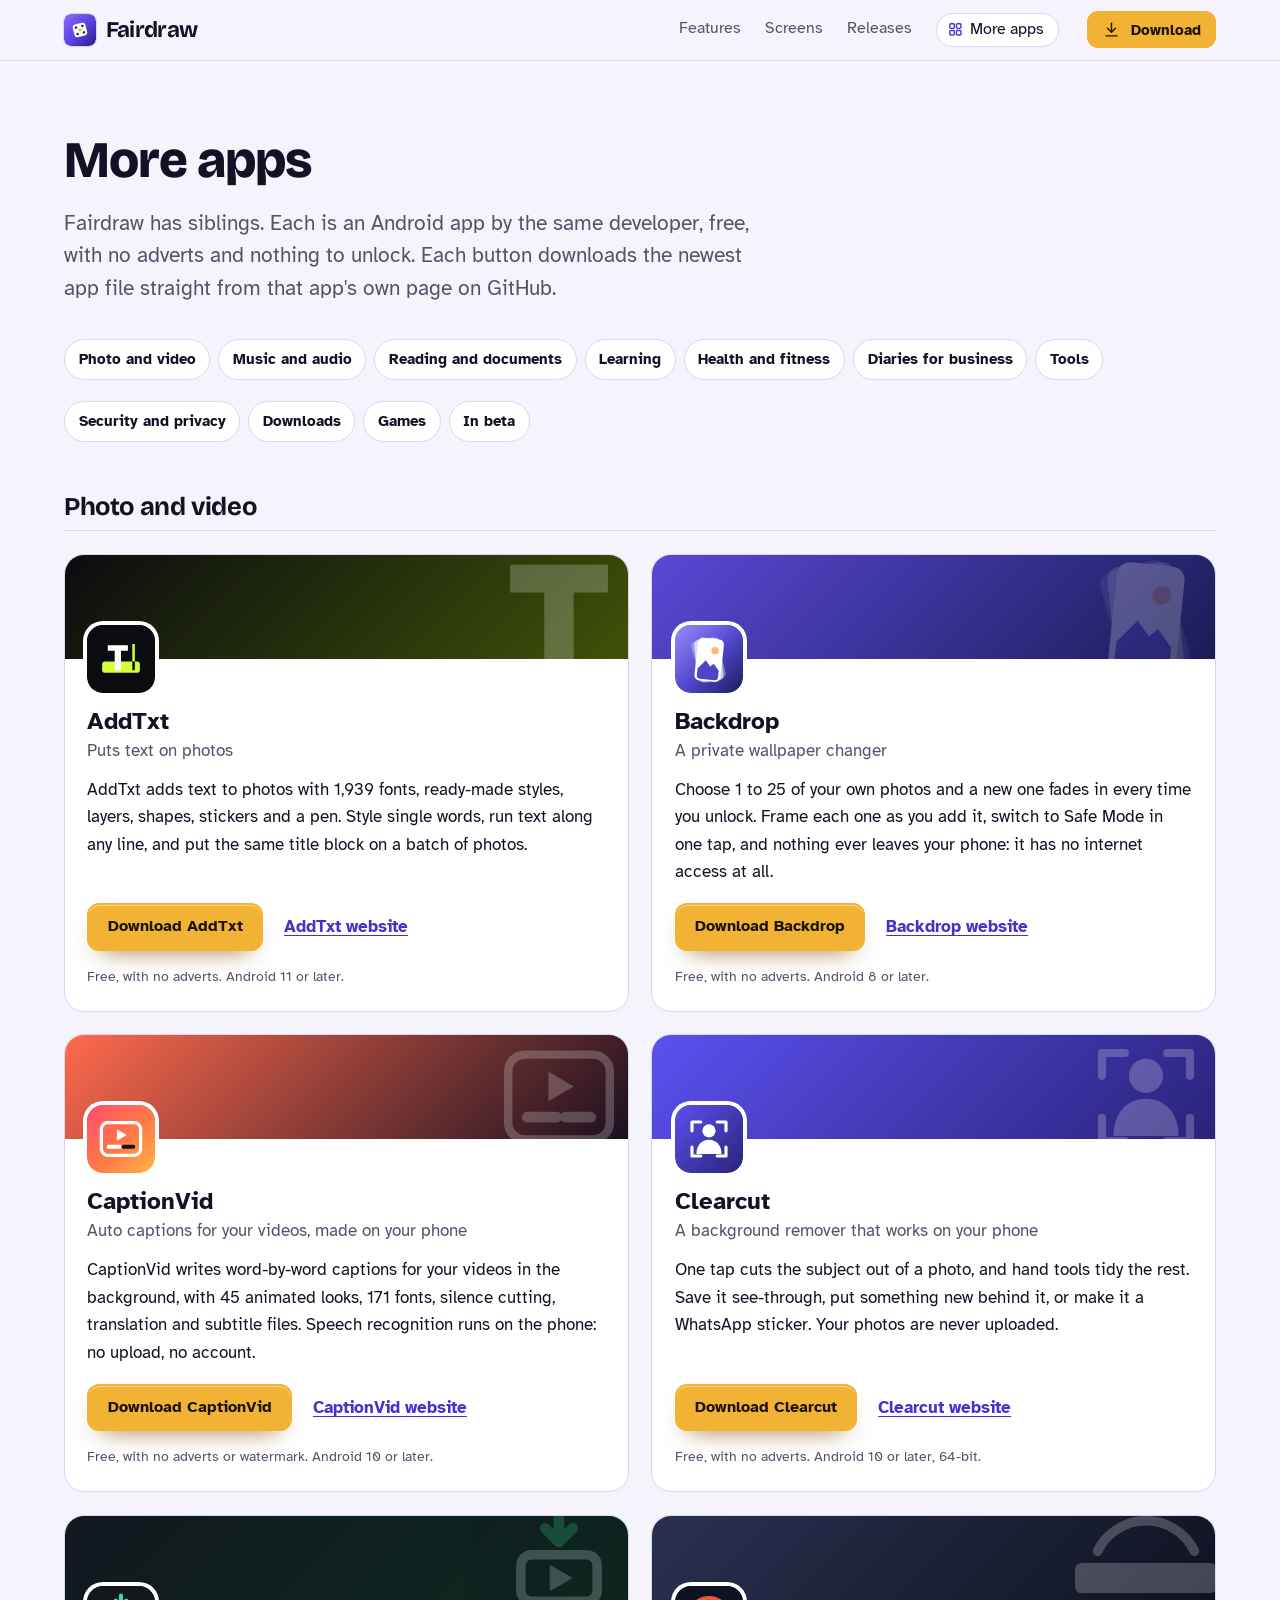
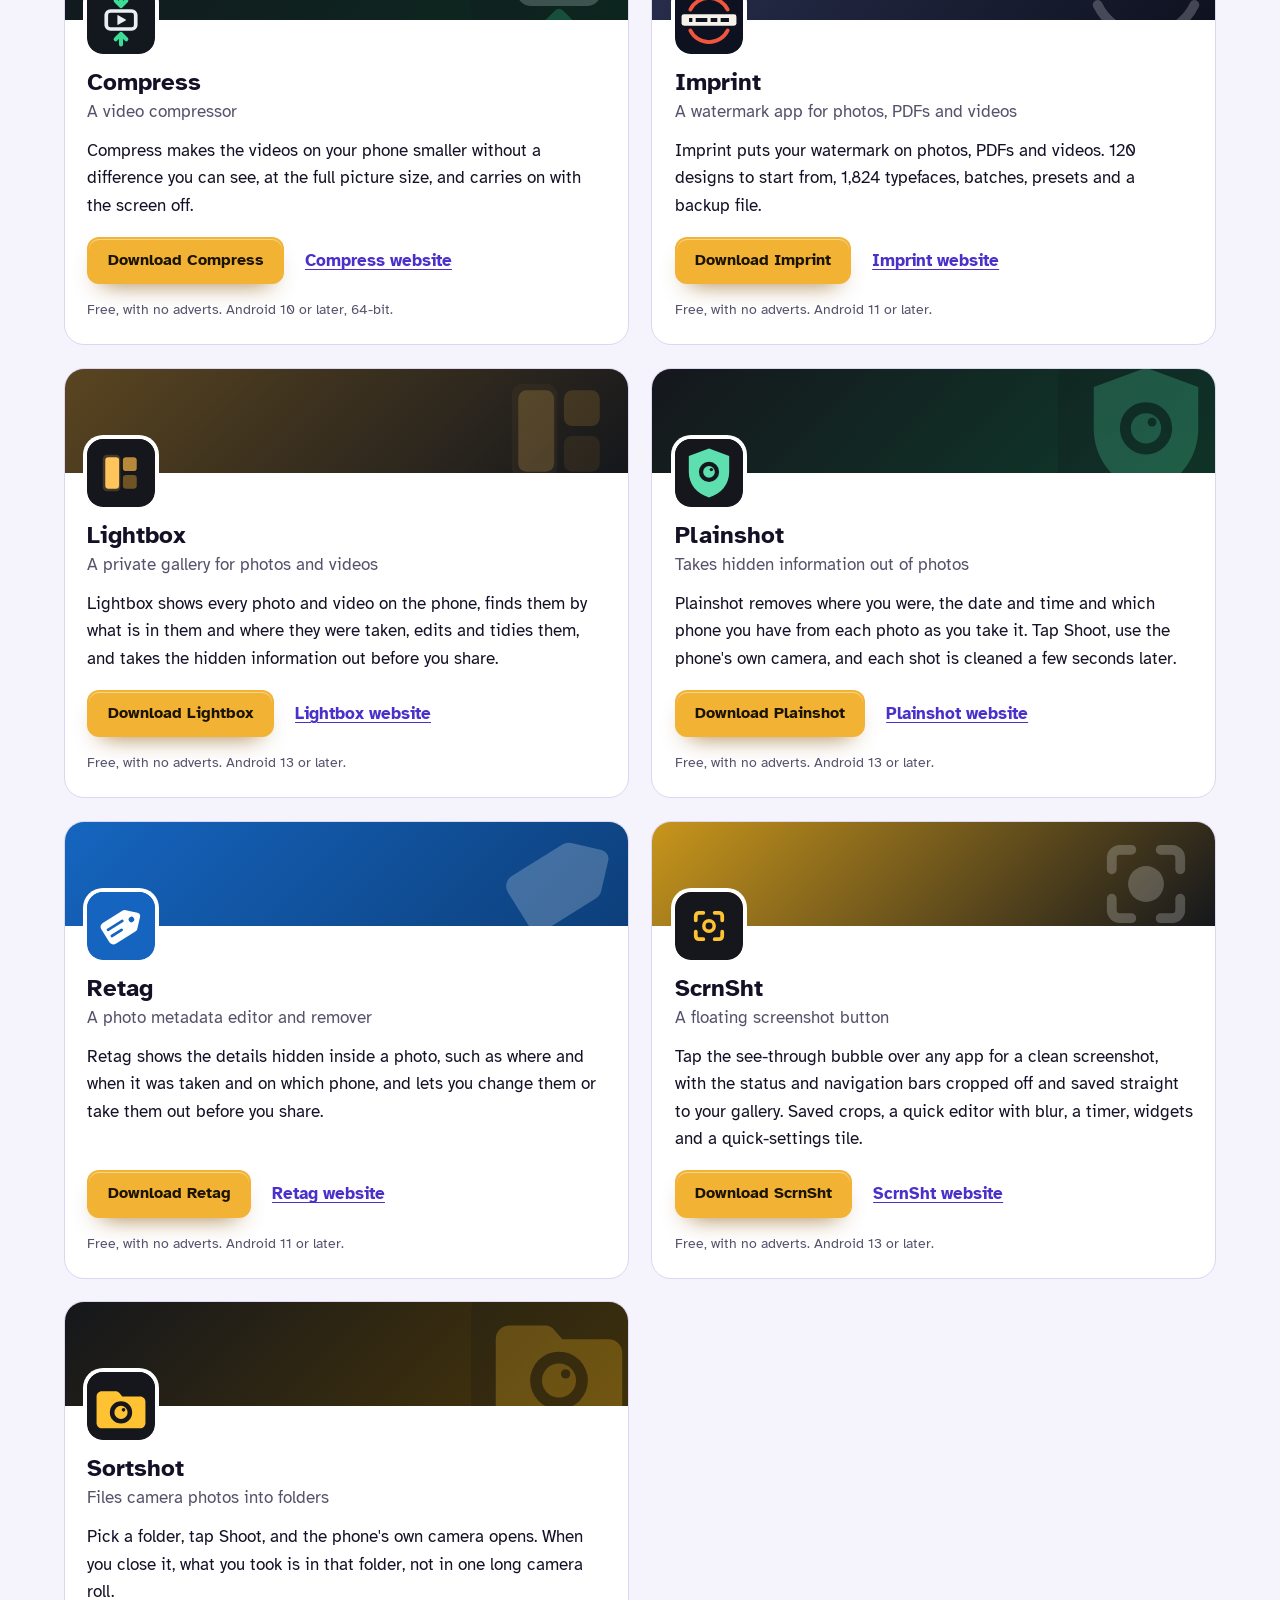
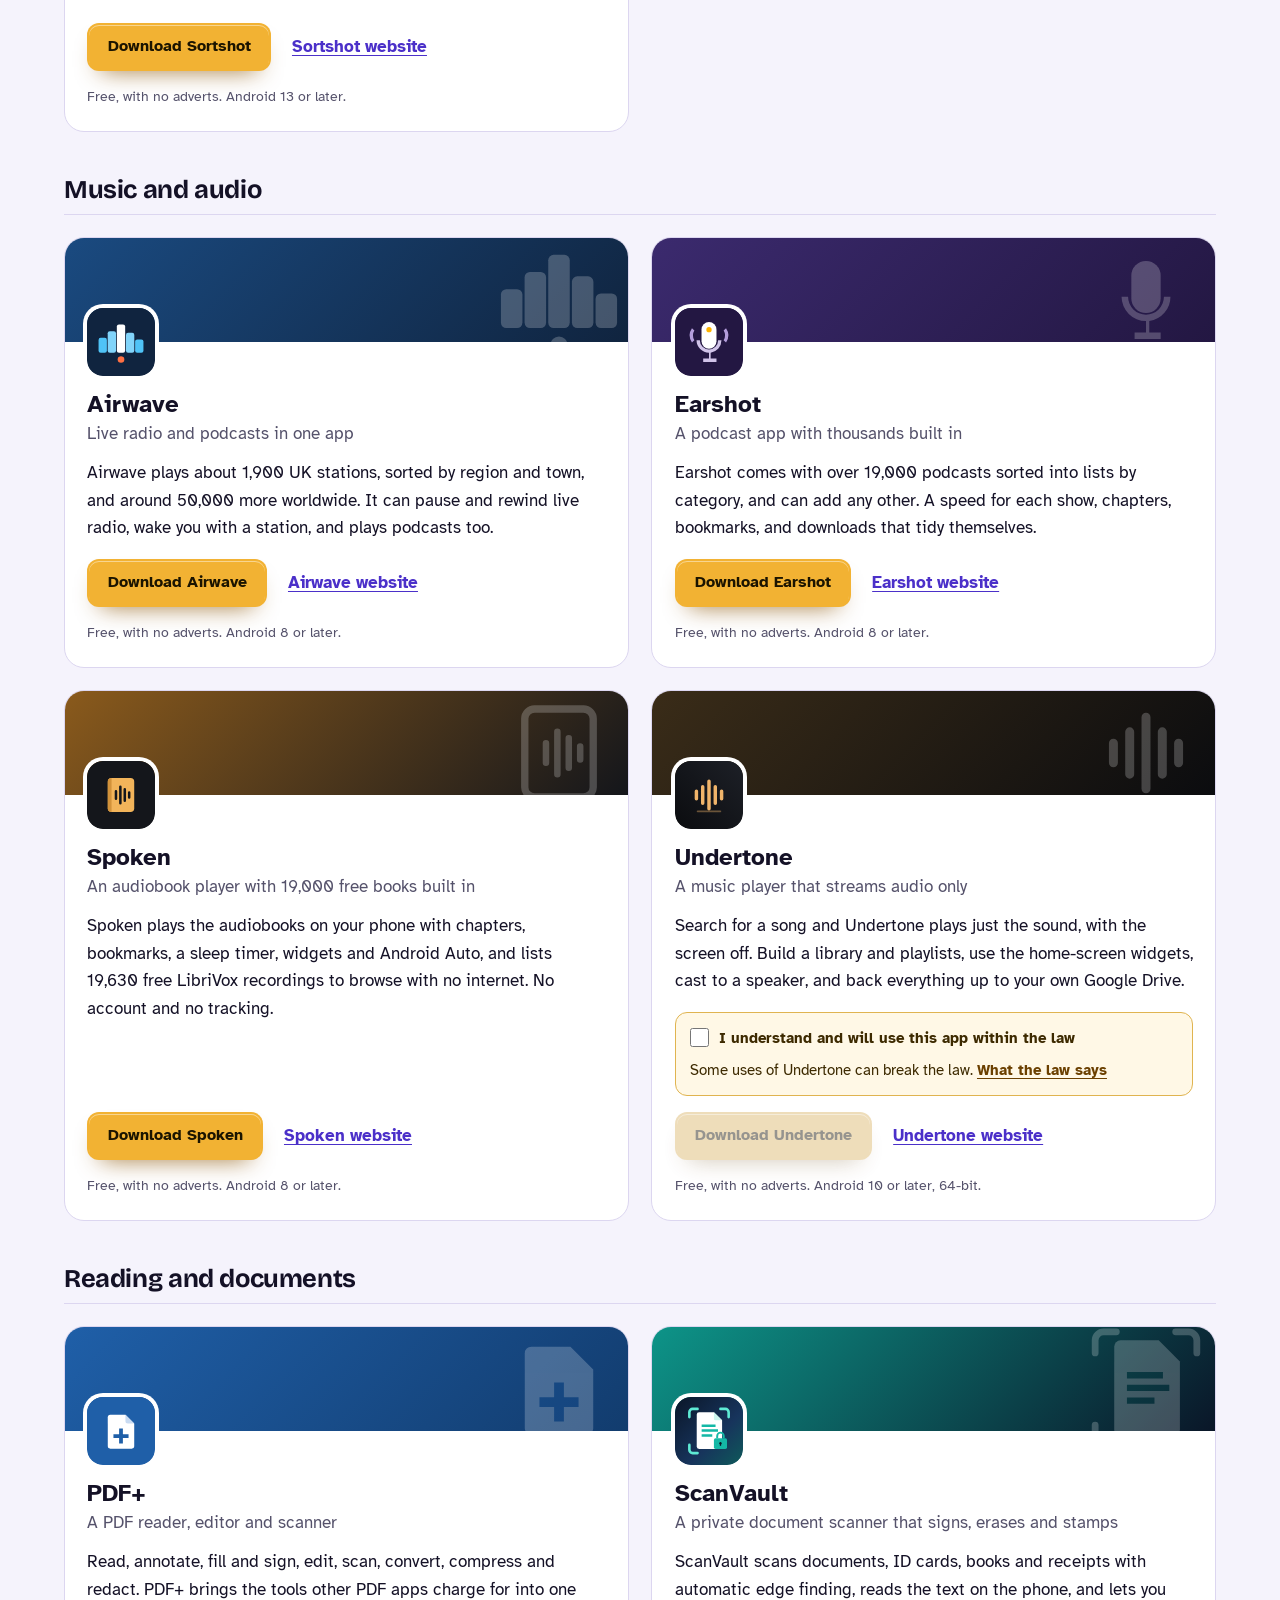
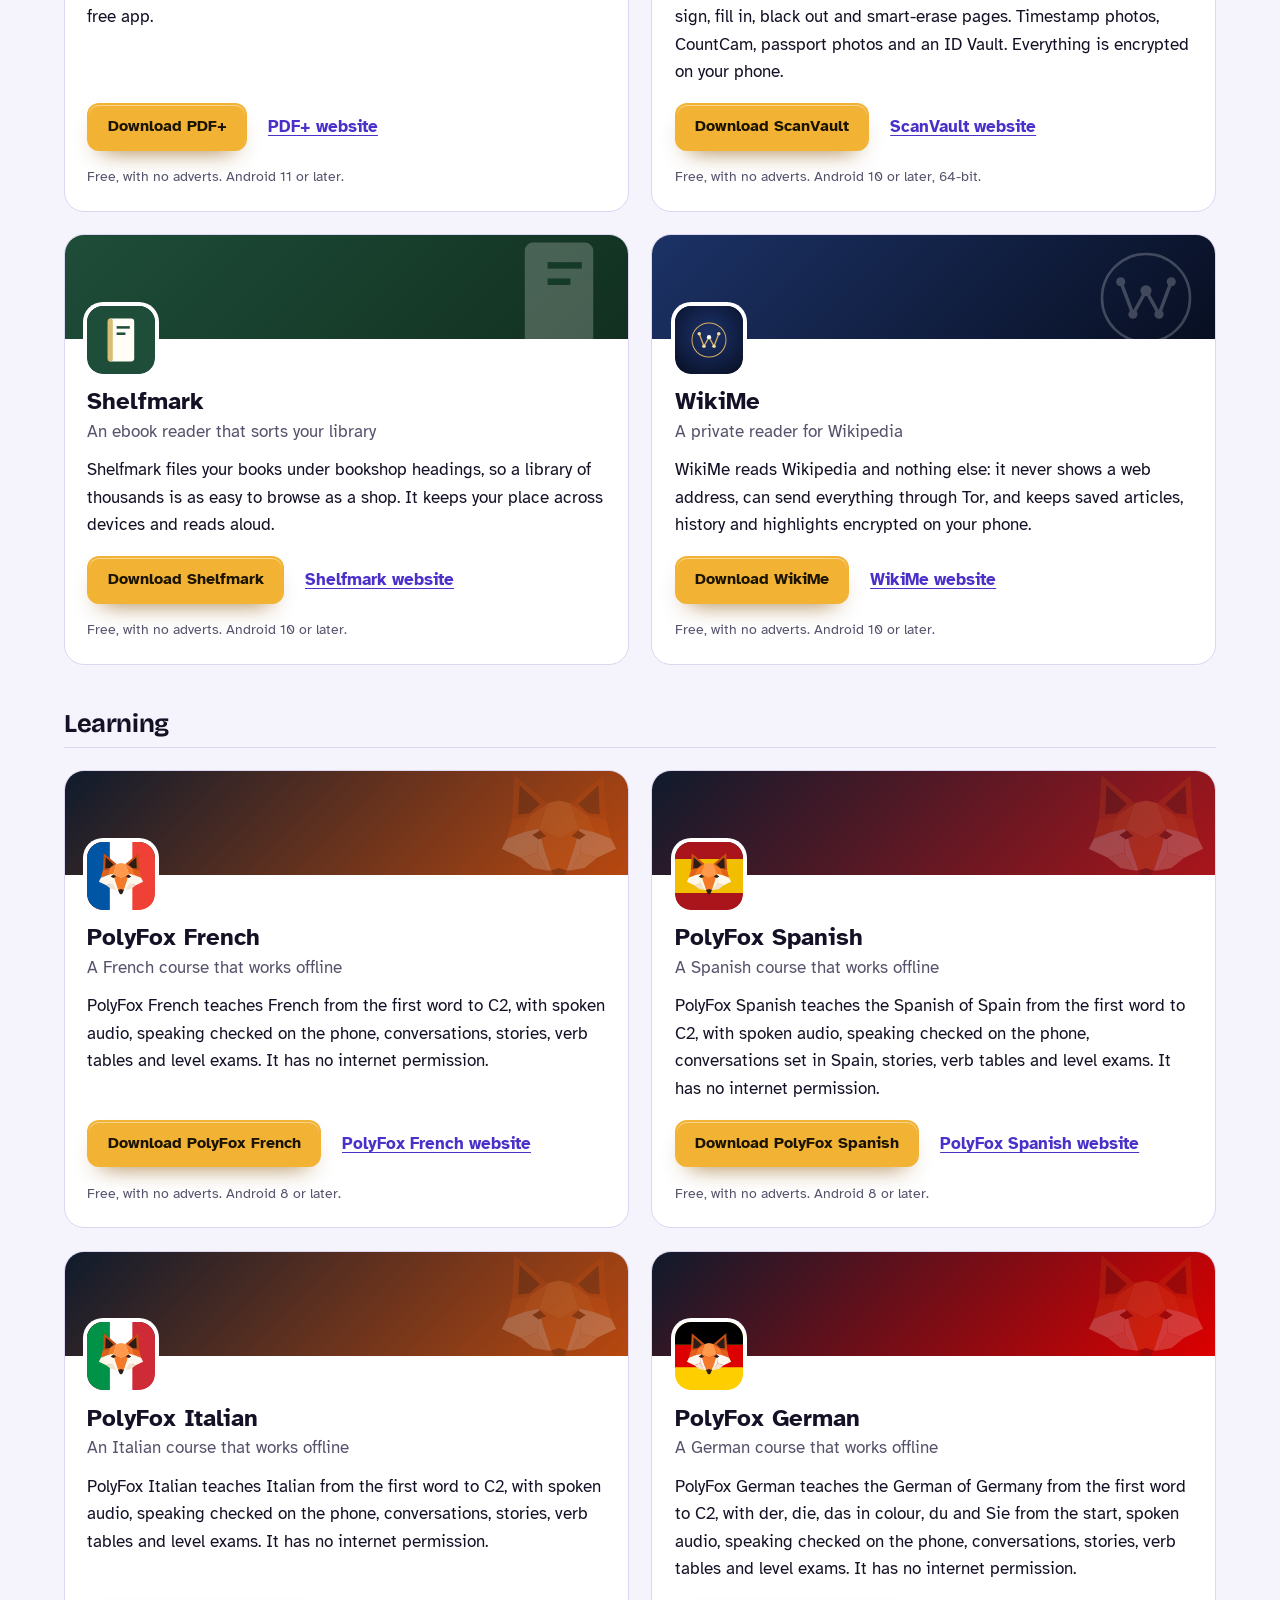
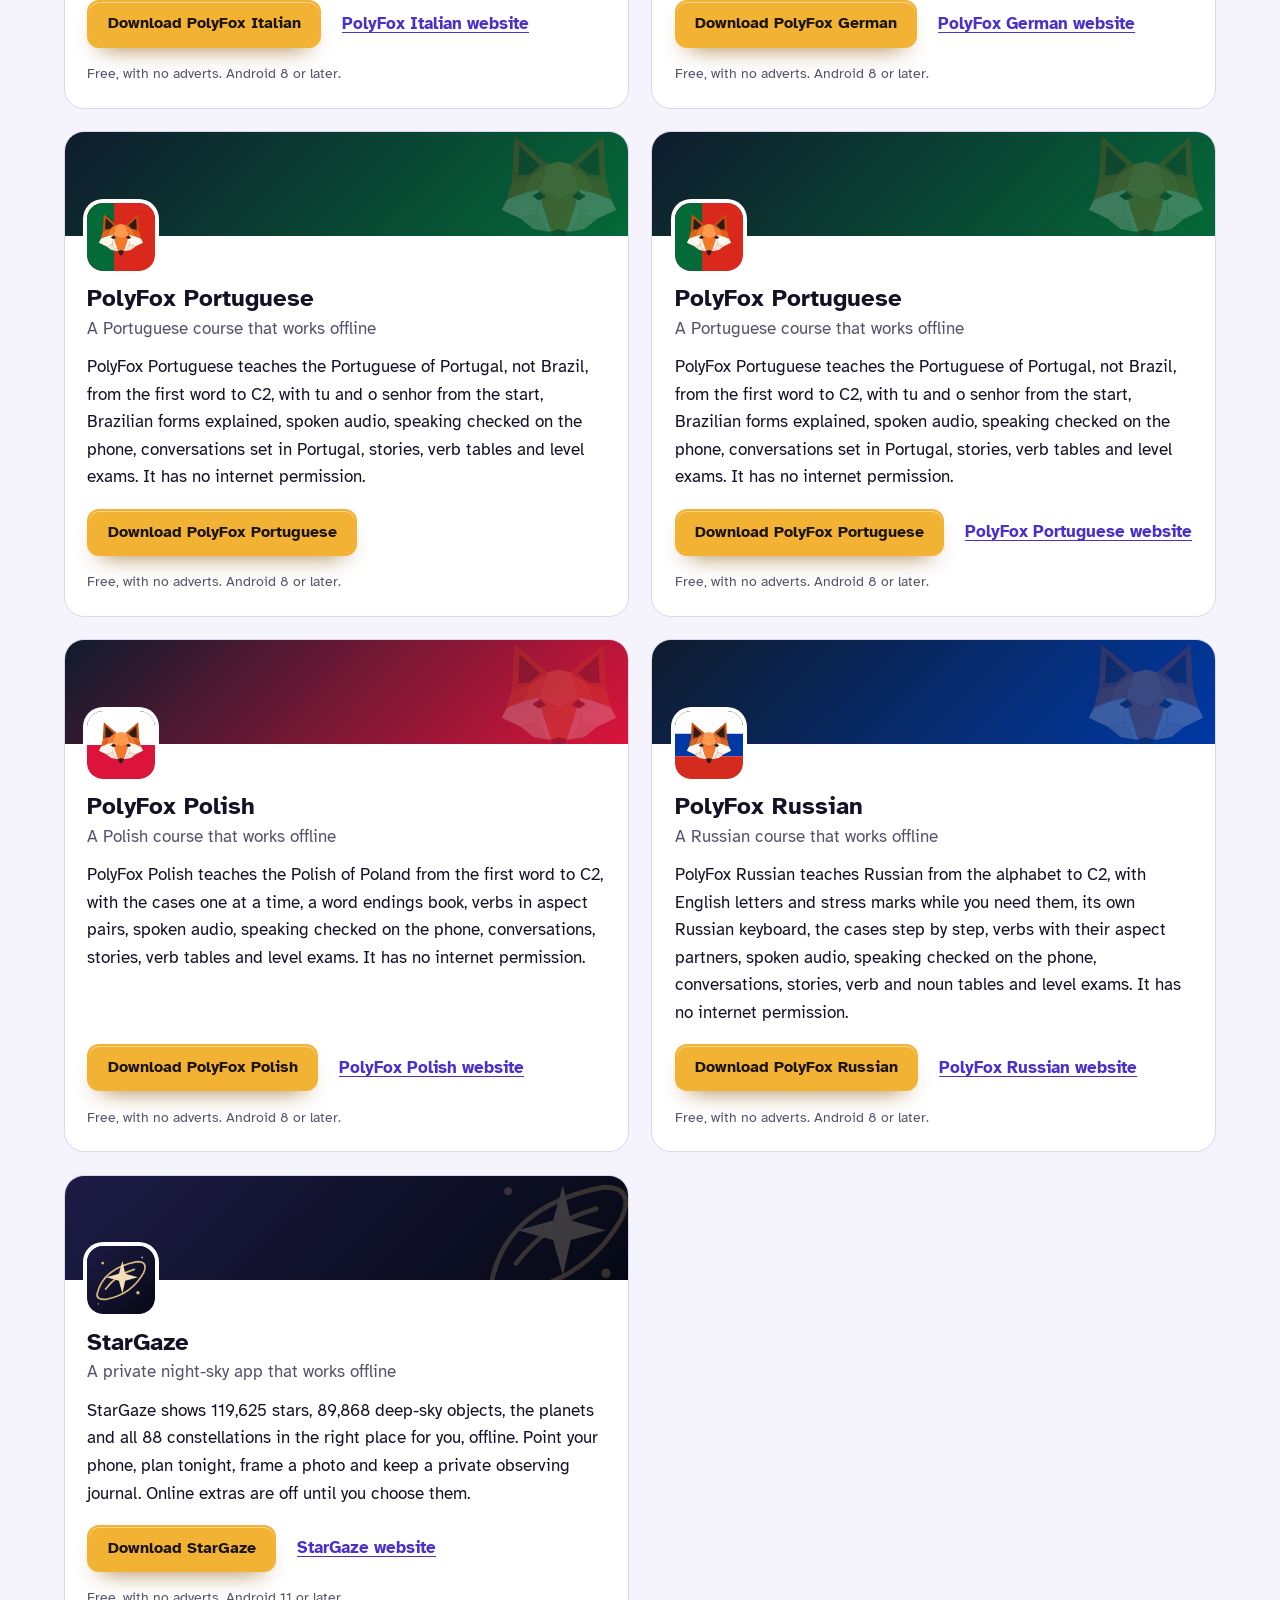
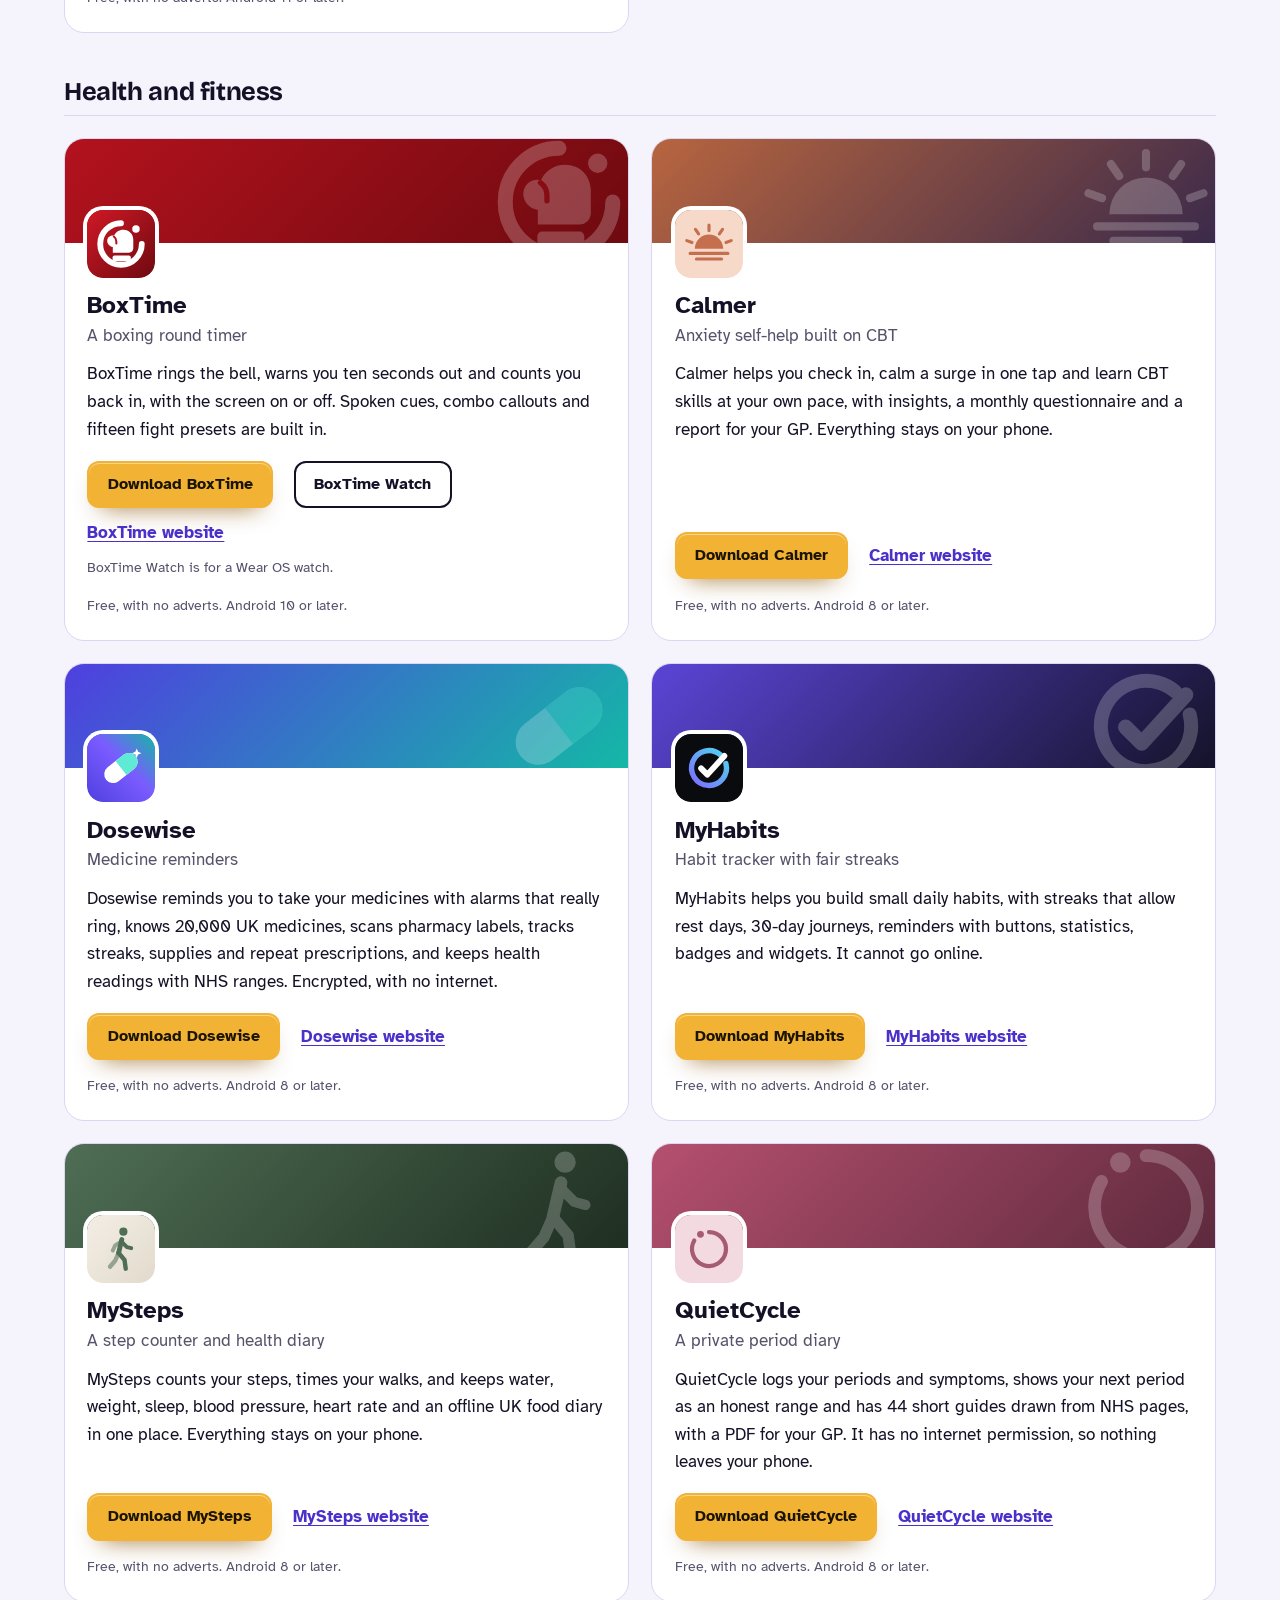
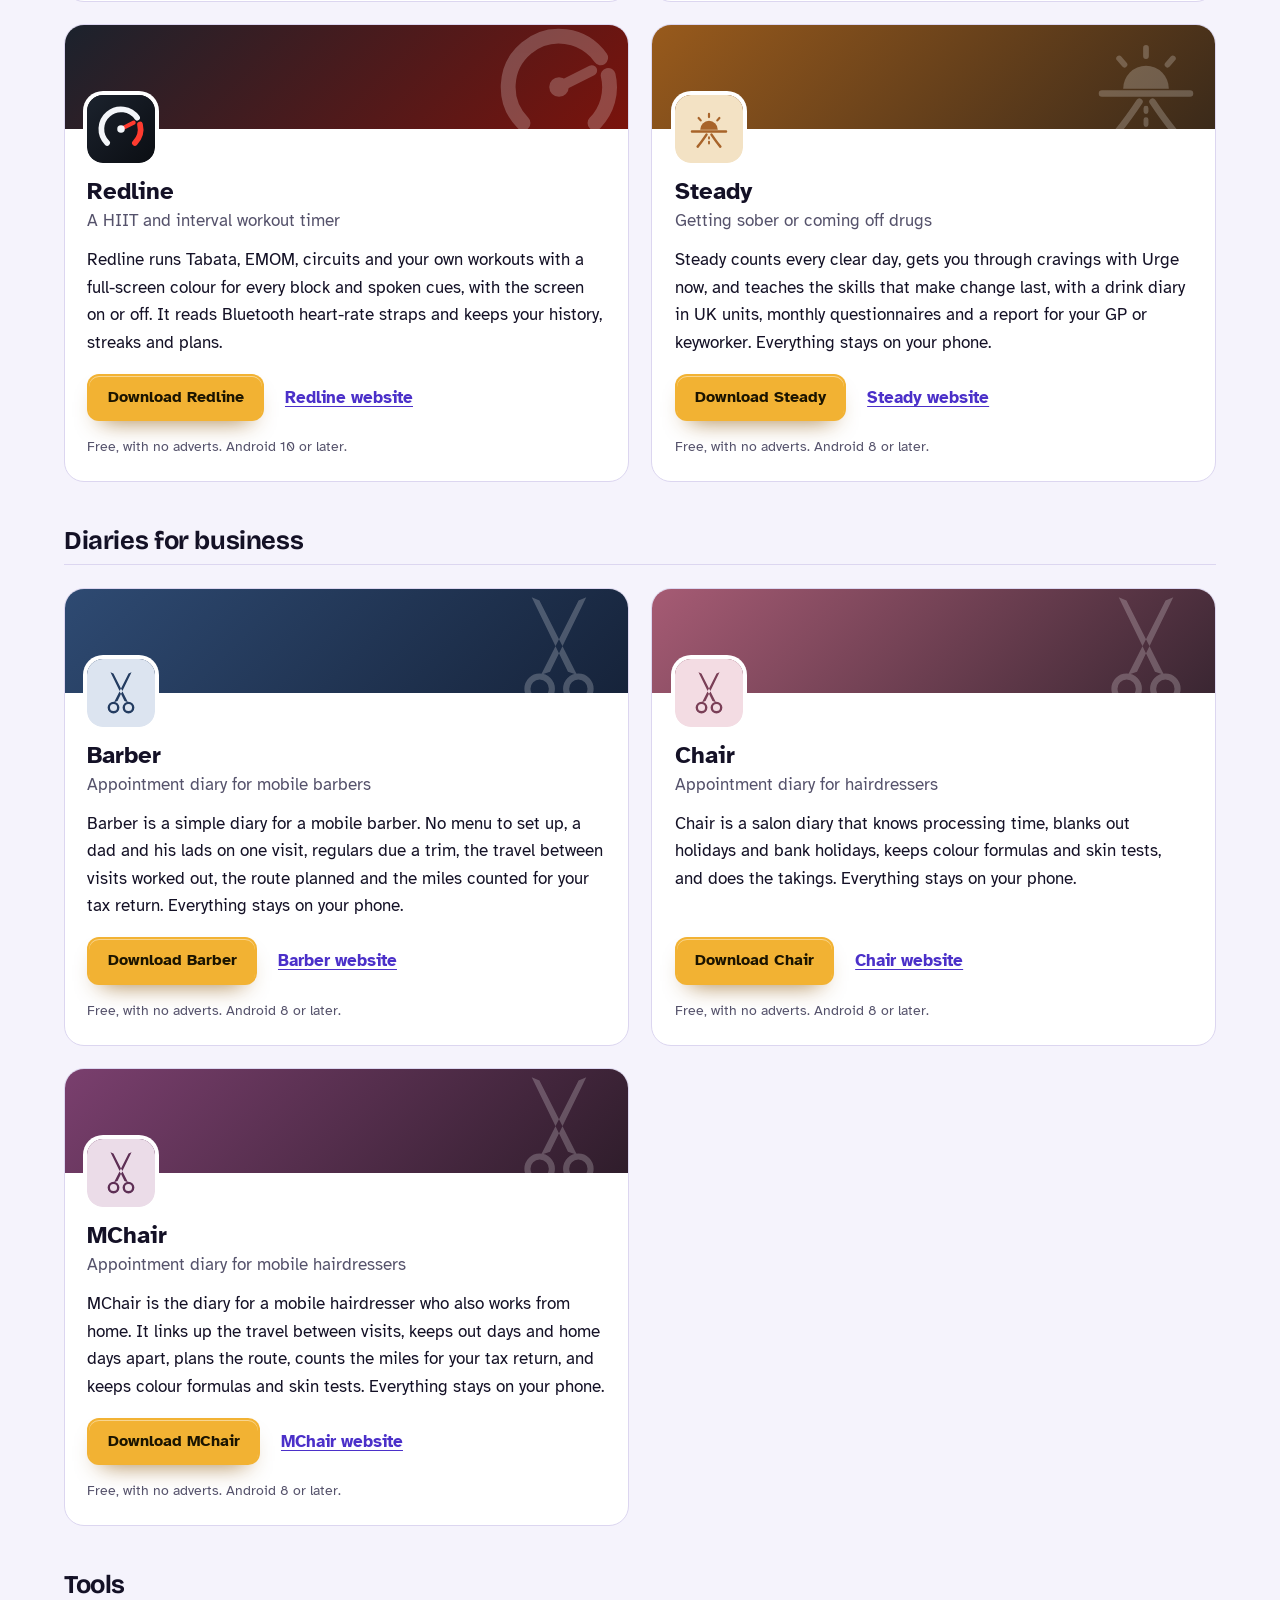
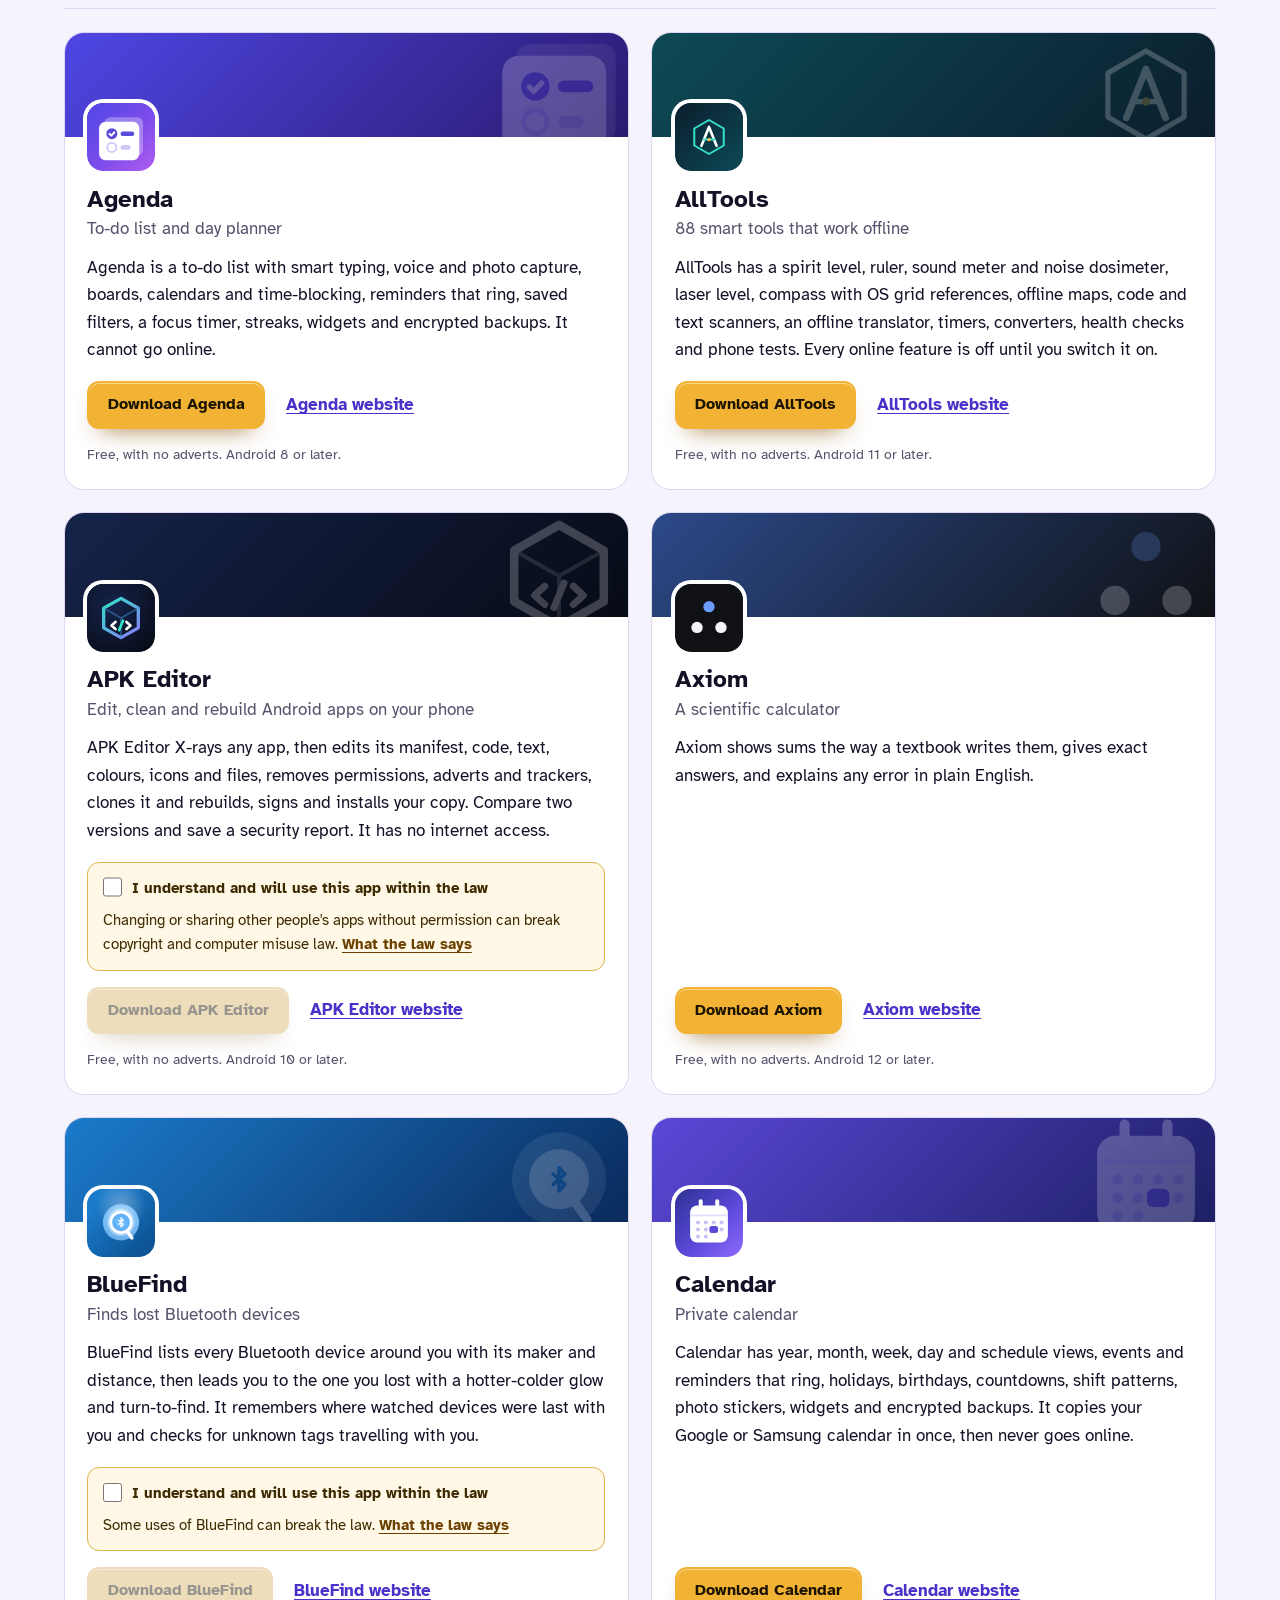
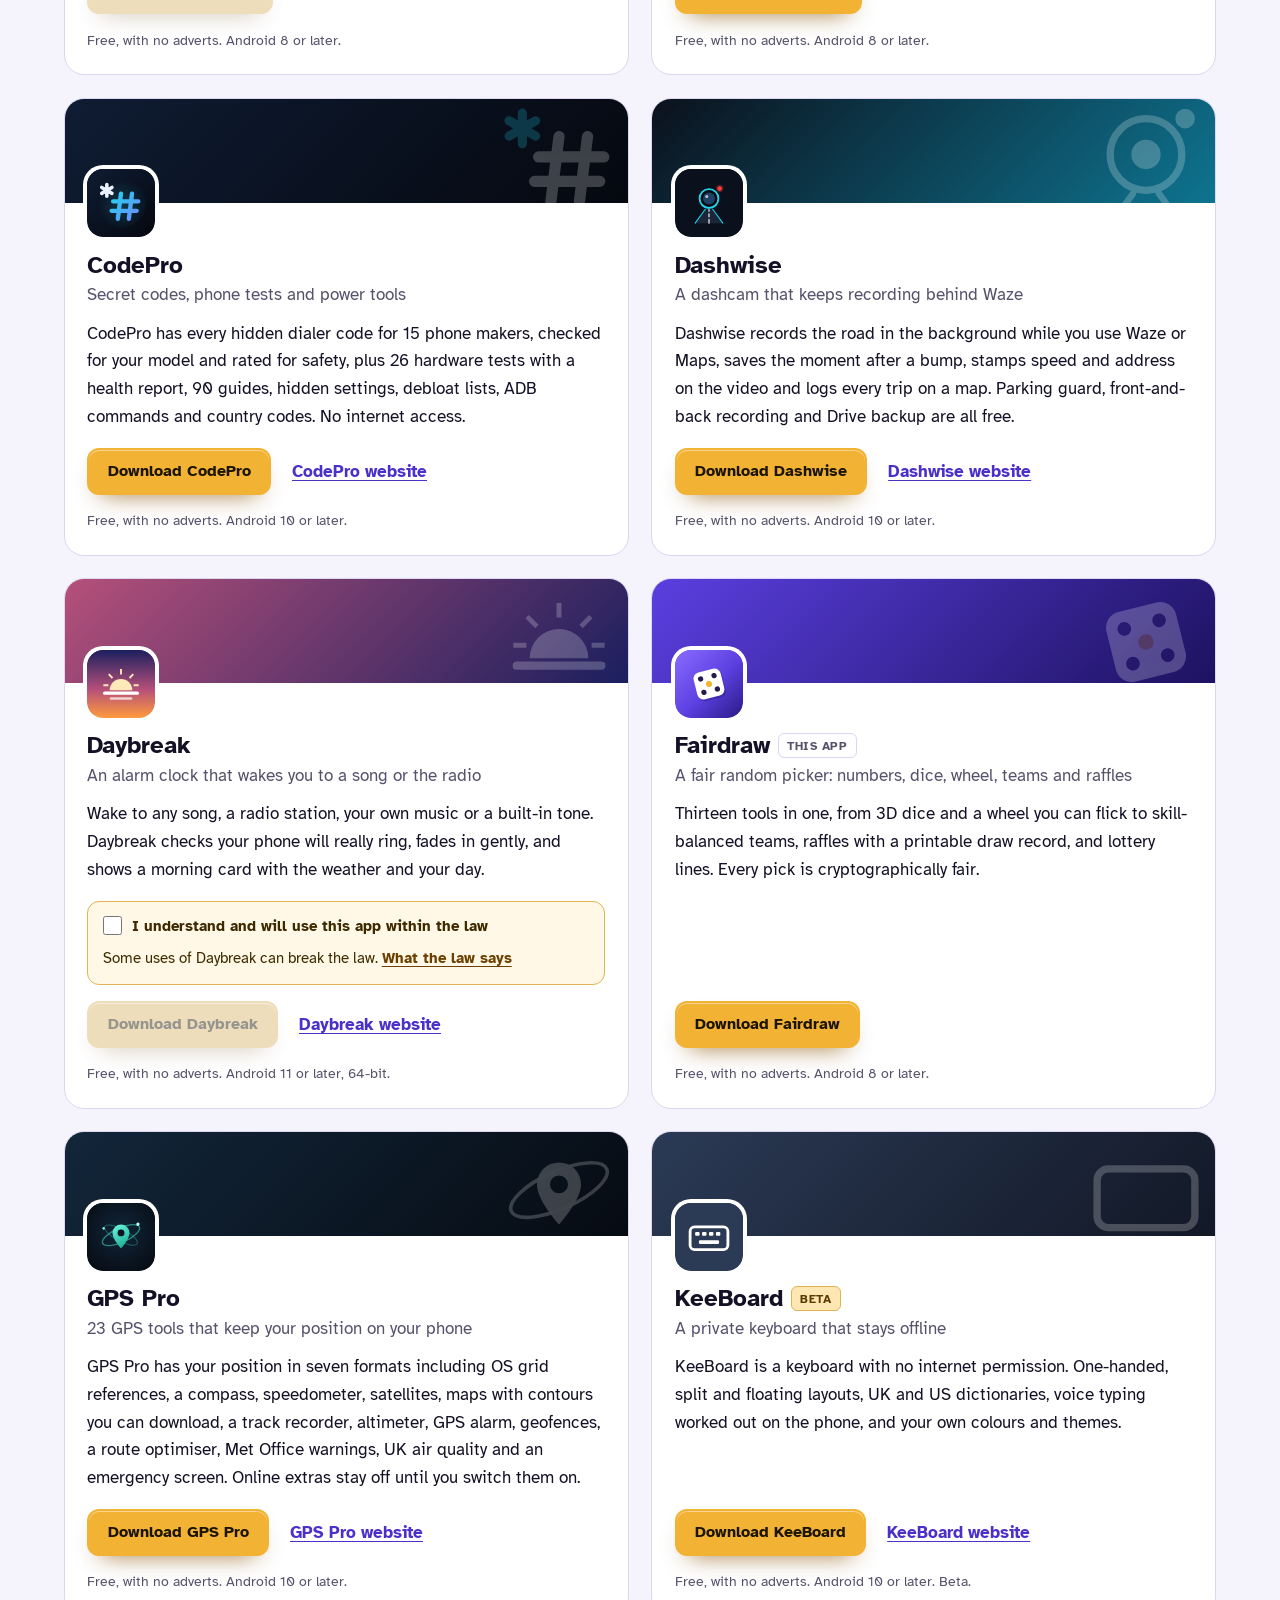
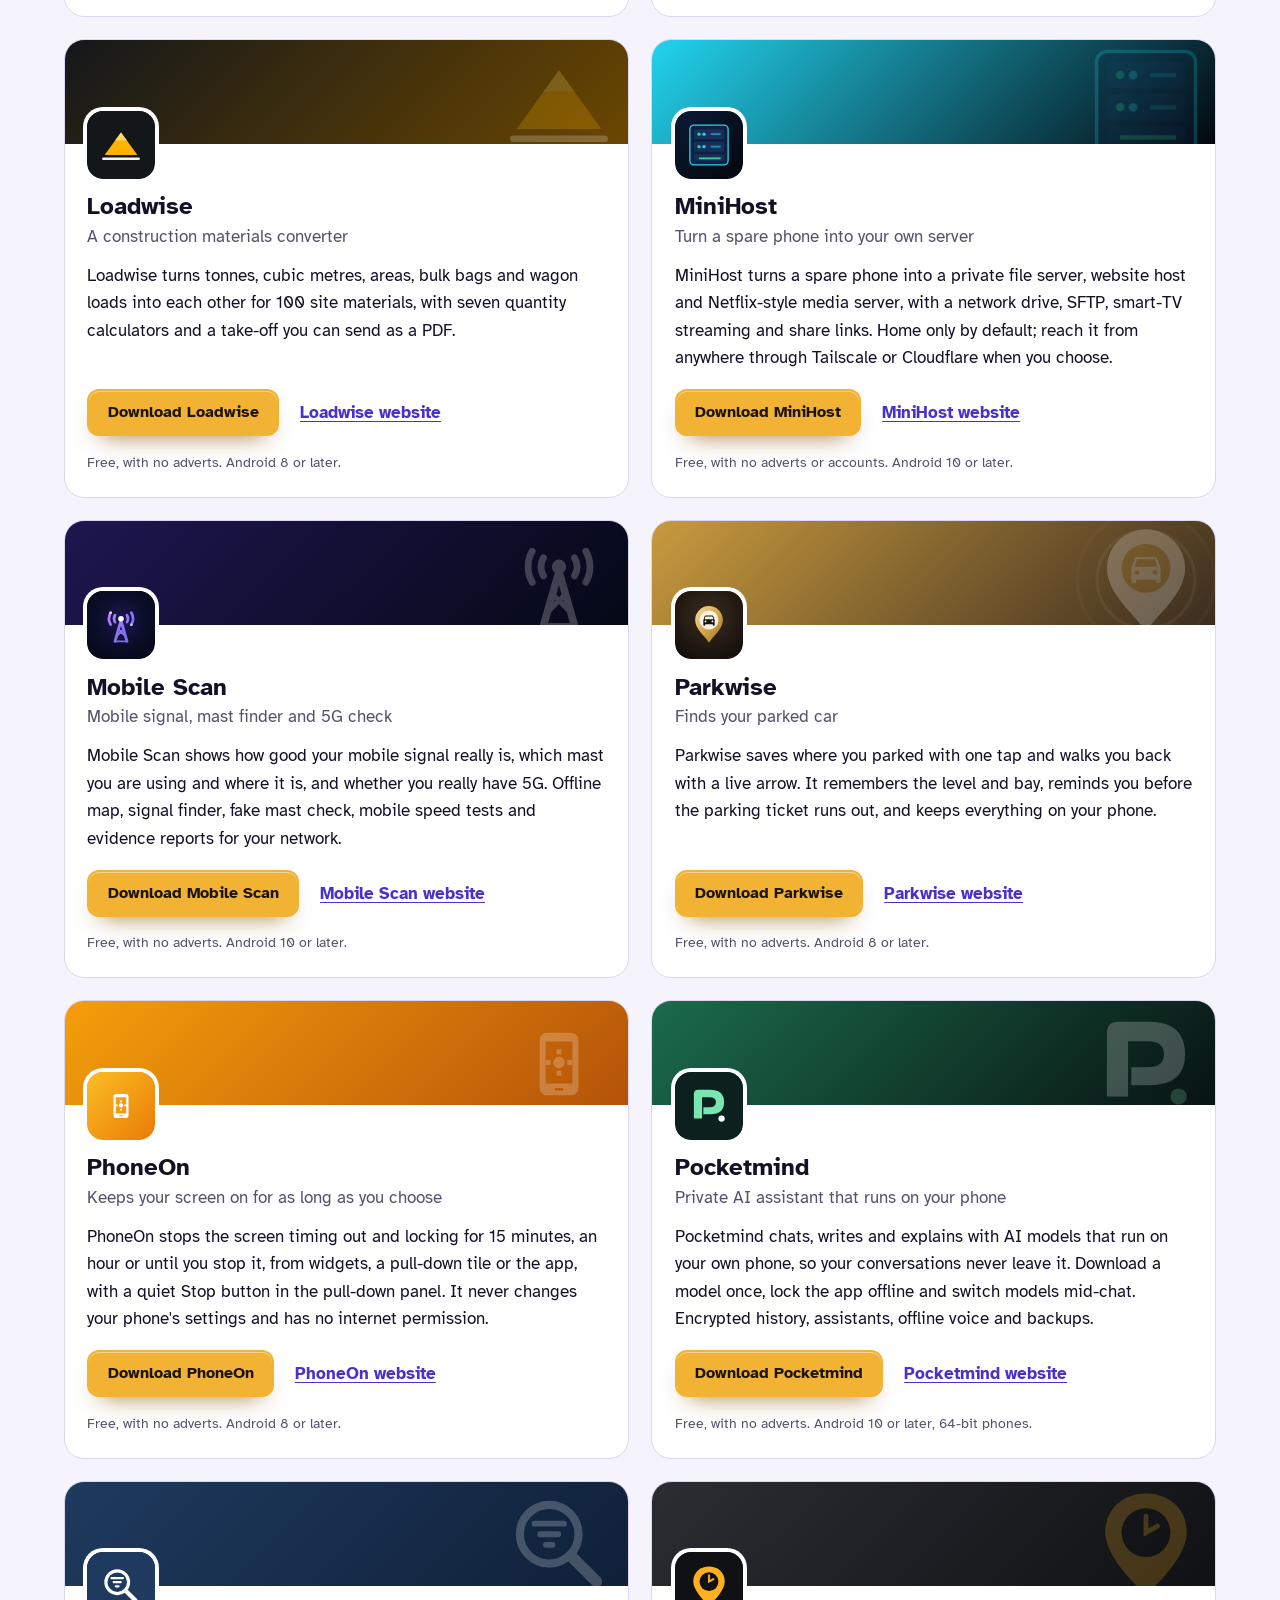
==== commit fca540cb: "More apps: add PolyFox Portuguese" ====
--- a/more-apps.html
+++ b/more-apps.html
@@ -4,7 +4,7 @@
 <meta charset="utf-8">
 <meta name="viewport" content="width=device-width, initial-scale=1">
 <title>More apps from the maker of Fairdraw</title>
-<meta name="description" content="All 95 free Android apps from the maker of Fairdraw, in one list by category, each with its download and a link to its website.">
+<meta name="description" content="All 96 free Android apps from the maker of Fairdraw, in one list by category, each with its download and a link to its website.">
 <meta name="author" content="Jonathan Jackson">
 <link rel="canonical" href="https://customgpter.github.io/fairdraw/more-apps.html">
 <meta name="theme-color" content="#f5f3fc" media="(prefers-color-scheme: light)">
@@ -12,7 +12,7 @@
 <meta property="og:type" content="website">
 <meta property="og:site_name" content="Fairdraw">
 <meta property="og:title" content="More apps from the maker of Fairdraw">
-<meta property="og:description" content="All 95 free Android apps from the maker of Fairdraw, in one list by category, each with its download and a link to its website.">
+<meta property="og:description" content="All 96 free Android apps from the maker of Fairdraw, in one list by category, each with its download and a link to its website.">
 <meta property="og:url" content="https://customgpter.github.io/fairdraw/more-apps.html">
 <meta property="og:image" content="https://customgpter.github.io/fairdraw/assets/og.png">
 <meta property="og:image:width" content="1200">
@@ -69,7 +69,7 @@
 <div class="mapps-group" role="group" aria-labelledby="apps-learning"><h2 class="mapps-cat" id="apps-learning">Learning</h2>
 <ul class="mapps"><li class="mapp" style="--b:#0f1b2d;--b2:#b8480f"><div class="mapp-cover" aria-hidden="true"><svg viewBox="0 0 108 108"><polygon fill="#C94E12" points="26.7,17.9 47.0,35.1 36.1,42.9 25.1,45.2"/><polygon fill="#C94E12" points="82.9,45.2 71.9,42.9 61.0,35.1 81.3,17.9"/><polygon fill="#2B1D17" points="29.8,24.1 42.3,35.8 36.1,41.3 29.0,42.1"/><polygon fill="#2B1D17" points="79.0,42.1 71.9,41.3 65.7,35.8 78.2,24.1"/><polygon fill="#FF9A4D" points="54.0,33.5 47.0,35.1 41.5,50.7 54.0,56.9"/><polygon fill="#FF9A4D" points="54.0,56.9 66.5,50.7 61.0,35.1 54.0,33.5"/><polygon fill="#F47A2A" points="47.0,35.1 36.1,42.9 32.2,53.0 41.5,50.7"/><polygon fill="#F47A2A" points="66.5,50.7 75.8,53.0 71.9,42.9 61.0,35.1"/><polygon fill="#E2611A" points="36.1,42.9 25.1,45.2 22.0,56.9 32.2,53.0"/><polygon fill="#E2611A" points="75.8,53.0 86.0,56.9 82.9,45.2 71.9,42.9"/><polygon fill="#FFF6EC" points="32.2,53.0 22.0,56.9 18.9,63.1 30.6,68.6 40.7,65.5 41.5,50.7"/><polygon fill="#FFF6EC" points="66.5,50.7 67.3,65.5 77.4,68.6 89.1,63.1 86.0,56.9 75.8,53.0"/><polygon fill="#F3E3D2" points="30.6,68.6 40.7,65.5 47.0,76.4 38.4,74.8"/><polygon fill="#F3E3D2" points="69.6,74.8 61.0,76.4 67.3,65.5 77.4,68.6"/><polygon fill="#F47A2A" points="41.5,50.7 54.0,56.9 54.0,78.0 49.3,76.4 44.6,62.4"/><polygon fill="#F47A2A" points="63.4,62.4 58.7,76.4 54.0,78.0 54.0,56.9 66.5,50.7"/><polygon fill="#FFF6EC" points="41.5,50.7 44.6,62.4 49.3,76.4 47.0,76.4 40.7,65.5"/><polygon fill="#FFF6EC" points="67.3,65.5 61.0,76.4 58.7,76.4 63.4,62.4 66.5,50.7"/><polygon fill="#2B1D17" points="49.3,76.4 54.0,74.8 58.7,76.4 56.3,81.9 54.0,83.4 51.7,81.9"/><polygon fill="#2B1D17" points="37.6,54.6 42.3,51.8 46.2,55.3 41.5,57.3"/><polygon fill="#2B1D17" points="66.5,57.3 61.8,55.3 65.7,51.8 70.4,54.6"/></svg></div><div class="mapp-body"><svg class="mapp-icon" viewBox="0 0 108 108" aria-hidden="true"><rect width="108" height="108" rx="24" fill="#EF4135"/><path fill="#FFFFFF" d="M36 0H72V108H36Z"/><path fill="#0055A4" d="M24 0H36V108H24A24 24 0 0 1 0 84V24A24 24 0 0 1 24 0Z"/><polygon fill="#C94E12" points="26.7,17.9 47.0,35.1 36.1,42.9 25.1,45.2"/><polygon fill="#C94E12" points="82.9,45.2 71.9,42.9 61.0,35.1 81.3,17.9"/><polygon fill="#2B1D17" points="29.8,24.1 42.3,35.8 36.1,41.3 29.0,42.1"/><polygon fill="#2B1D17" points="79.0,42.1 71.9,41.3 65.7,35.8 78.2,24.1"/><polygon fill="#FF9A4D" points="54.0,33.5 47.0,35.1 41.5,50.7 54.0,56.9"/><polygon fill="#FF9A4D" points="54.0,56.9 66.5,50.7 61.0,35.1 54.0,33.5"/><polygon fill="#F47A2A" points="47.0,35.1 36.1,42.9 32.2,53.0 41.5,50.7"/><polygon fill="#F47A2A" points="66.5,50.7 75.8,53.0 71.9,42.9 61.0,35.1"/><polygon fill="#E2611A" points="36.1,42.9 25.1,45.2 22.0,56.9 32.2,53.0"/><polygon fill="#E2611A" points="75.8,53.0 86.0,56.9 82.9,45.2 71.9,42.9"/><polygon fill="#FFF6EC" points="32.2,53.0 22.0,56.9 18.9,63.1 30.6,68.6 40.7,65.5 41.5,50.7"/><polygon fill="#FFF6EC" points="66.5,50.7 67.3,65.5 77.4,68.6 89.1,63.1 86.0,56.9 75.8,53.0"/><polygon fill="#F3E3D2" points="30.6,68.6 40.7,65.5 47.0,76.4 38.4,74.8"/><polygon fill="#F3E3D2" points="69.6,74.8 61.0,76.4 67.3,65.5 77.4,68.6"/><polygon fill="#F47A2A" points="41.5,50.7 54.0,56.9 54.0,78.0 49.3,76.4 44.6,62.4"/><polygon fill="#F47A2A" points="63.4,62.4 58.7,76.4 54.0,78.0 54.0,56.9 66.5,50.7"/><polygon fill="#FFF6EC" points="41.5,50.7 44.6,62.4 49.3,76.4 47.0,76.4 40.7,65.5"/><polygon fill="#FFF6EC" points="67.3,65.5 61.0,76.4 58.7,76.4 63.4,62.4 66.5,50.7"/><polygon fill="#2B1D17" points="49.3,76.4 54.0,74.8 58.7,76.4 56.3,81.9 54.0,83.4 51.7,81.9"/><polygon fill="#2B1D17" points="37.6,54.6 42.3,51.8 46.2,55.3 41.5,57.3"/><polygon fill="#2B1D17" points="66.5,57.3 61.8,55.3 65.7,51.8 70.4,54.6"/></svg><h3>PolyFox French</h3><p class="mapp-kind">A French course that works offline</p><p class="mapp-say">PolyFox French teaches French from the first word to C2, with spoken audio, speaking checked on the phone, conversations, stories, verb tables and level exams. It has no internet permission.</p><p class="mapp-go"><a class="button" href="https://github.com/CustomGPTer/polyfox/releases/latest/download/PolyFox.apk">Download PolyFox French</a><a class="mapp-site" href="https://customgpter.github.io/polyfox/">PolyFox French website</a></p><p class="mapp-needs">Free, with no adverts. Android 8 or later.</p></div></li><li class="mapp" style="--b:#0f1b2d;--b2:#aa151b"><div class="mapp-cover" aria-hidden="true"><svg viewBox="0 0 108 108"><polygon fill="#C94E12" points="26.7,17.9 47.0,35.1 36.1,42.9 25.1,45.2"/><polygon fill="#C94E12" points="82.9,45.2 71.9,42.9 61.0,35.1 81.3,17.9"/><polygon fill="#2B1D17" points="29.8,24.1 42.3,35.8 36.1,41.3 29.0,42.1"/><polygon fill="#2B1D17" points="79.0,42.1 71.9,41.3 65.7,35.8 78.2,24.1"/><polygon fill="#FF9A4D" points="54.0,33.5 47.0,35.1 41.5,50.7 54.0,56.9"/><polygon fill="#FF9A4D" points="54.0,56.9 66.5,50.7 61.0,35.1 54.0,33.5"/><polygon fill="#F47A2A" points="47.0,35.1 36.1,42.9 32.2,53.0 41.5,50.7"/><polygon fill="#F47A2A" points="66.5,50.7 75.8,53.0 71.9,42.9 61.0,35.1"/><polygon fill="#E2611A" points="36.1,42.9 25.1,45.2 22.0,56.9 32.2,53.0"/><polygon fill="#E2611A" points="75.8,53.0 86.0,56.9 82.9,45.2 71.9,42.9"/><polygon fill="#FFF6EC" points="32.2,53.0 22.0,56.9 18.9,63.1 30.6,68.6 40.7,65.5 41.5,50.7"/><polygon fill="#FFF6EC" points="66.5,50.7 67.3,65.5 77.4,68.6 89.1,63.1 86.0,56.9 75.8,53.0"/><polygon fill="#F3E3D2" points="30.6,68.6 40.7,65.5 47.0,76.4 38.4,74.8"/><polygon fill="#F3E3D2" points="69.6,74.8 61.0,76.4 67.3,65.5 77.4,68.6"/><polygon fill="#F47A2A" points="41.5,50.7 54.0,56.9 54.0,78.0 49.3,76.4 44.6,62.4"/><polygon fill="#F47A2A" points="63.4,62.4 58.7,76.4 54.0,78.0 54.0,56.9 66.5,50.7"/><polygon fill="#FFF6EC" points="41.5,50.7 44.6,62.4 49.3,76.4 47.0,76.4 40.7,65.5"/><polygon fill="#FFF6EC" points="67.3,65.5 61.0,76.4 58.7,76.4 63.4,62.4 66.5,50.7"/><polygon fill="#2B1D17" points="49.3,76.4 54.0,74.8 58.7,76.4 56.3,81.9 54.0,83.4 51.7,81.9"/><polygon fill="#2B1D17" points="37.6,54.6 42.3,51.8 46.2,55.3 41.5,57.3"/><polygon fill="#2B1D17" points="66.5,57.3 61.8,55.3 65.7,51.8 70.4,54.6"/></svg></div><div class="mapp-body"><svg class="mapp-icon" viewBox="0 0 108 108" aria-hidden="true"><rect width="108" height="108" rx="24" fill="#AA151B"/><path fill="#F1BF00" d="M0 27H108V81H0Z"/><polygon fill="#C94E12" points="26.7,17.9 47.0,35.1 36.1,42.9 25.1,45.2"/><polygon fill="#C94E12" points="82.9,45.2 71.9,42.9 61.0,35.1 81.3,17.9"/><polygon fill="#2B1D17" points="29.8,24.1 42.3,35.8 36.1,41.3 29.0,42.1"/><polygon fill="#2B1D17" points="79.0,42.1 71.9,41.3 65.7,35.8 78.2,24.1"/><polygon fill="#FF9A4D" points="54.0,33.5 47.0,35.1 41.5,50.7 54.0,56.9"/><polygon fill="#FF9A4D" points="54.0,56.9 66.5,50.7 61.0,35.1 54.0,33.5"/><polygon fill="#F47A2A" points="47.0,35.1 36.1,42.9 32.2,53.0 41.5,50.7"/><polygon fill="#F47A2A" points="66.5,50.7 75.8,53.0 71.9,42.9 61.0,35.1"/><polygon fill="#E2611A" points="36.1,42.9 25.1,45.2 22.0,56.9 32.2,53.0"/><polygon fill="#E2611A" points="75.8,53.0 86.0,56.9 82.9,45.2 71.9,42.9"/><polygon fill="#FFF6EC" points="32.2,53.0 22.0,56.9 18.9,63.1 30.6,68.6 40.7,65.5 41.5,50.7"/><polygon fill="#FFF6EC" points="66.5,50.7 67.3,65.5 77.4,68.6 89.1,63.1 86.0,56.9 75.8,53.0"/><polygon fill="#F3E3D2" points="30.6,68.6 40.7,65.5 47.0,76.4 38.4,74.8"/><polygon fill="#F3E3D2" points="69.6,74.8 61.0,76.4 67.3,65.5 77.4,68.6"/><polygon fill="#F47A2A" points="41.5,50.7 54.0,56.9 54.0,78.0 49.3,76.4 44.6,62.4"/><polygon fill="#F47A2A" points="63.4,62.4 58.7,76.4 54.0,78.0 54.0,56.9 66.5,50.7"/><polygon fill="#FFF6EC" points="41.5,50.7 44.6,62.4 49.3,76.4 47.0,76.4 40.7,65.5"/><polygon fill="#FFF6EC" points="67.3,65.5 61.0,76.4 58.7,76.4 63.4,62.4 66.5,50.7"/><polygon fill="#2B1D17" points="49.3,76.4 54.0,74.8 58.7,76.4 56.3,81.9 54.0,83.4 51.7,81.9"/><polygon fill="#2B1D17" points="37.6,54.6 42.3,51.8 46.2,55.3 41.5,57.3"/><polygon fill="#2B1D17" points="66.5,57.3 61.8,55.3 65.7,51.8 70.4,54.6"/></svg><h3>PolyFox Spanish</h3><p class="mapp-kind">A Spanish course that works offline</p><p class="mapp-say">PolyFox Spanish teaches the Spanish of Spain from the first word to C2, with spoken audio, speaking checked on the phone, conversations set in Spain, stories, verb tables and level exams. It has no internet permission.</p><p class="mapp-go"><a class="button" href="https://github.com/CustomGPTer/polyfox-spanish/releases/latest/download/PolyFox.apk">Download PolyFox Spanish</a><a class="mapp-site" href="https://customgpter.github.io/polyfox-spanish/">PolyFox Spanish website</a></p><p class="mapp-needs">Free, with no adverts. Android 8 or later.</p></div></li>
 <li class="mapp" style="--b:#0f1b2d;--b2:#b8480f"><div class="mapp-cover" aria-hidden="true"><svg viewBox="0 0 108 108"><polygon fill="#C94E12" points="26.7,17.9 47.0,35.1 36.1,42.9 25.1,45.2"/><polygon fill="#C94E12" points="82.9,45.2 71.9,42.9 61.0,35.1 81.3,17.9"/><polygon fill="#2B1D17" points="29.8,24.1 42.3,35.8 36.1,41.3 29.0,42.1"/><polygon fill="#2B1D17" points="79.0,42.1 71.9,41.3 65.7,35.8 78.2,24.1"/><polygon fill="#FF9A4D" points="54.0,33.5 47.0,35.1 41.5,50.7 54.0,56.9"/><polygon fill="#FF9A4D" points="54.0,56.9 66.5,50.7 61.0,35.1 54.0,33.5"/><polygon fill="#F47A2A" points="47.0,35.1 36.1,42.9 32.2,53.0 41.5,50.7"/><polygon fill="#F47A2A" points="66.5,50.7 75.8,53.0 71.9,42.9 61.0,35.1"/><polygon fill="#E2611A" points="36.1,42.9 25.1,45.2 22.0,56.9 32.2,53.0"/><polygon fill="#E2611A" points="75.8,53.0 86.0,56.9 82.9,45.2 71.9,42.9"/><polygon fill="#FFF6EC" points="32.2,53.0 22.0,56.9 18.9,63.1 30.6,68.6 40.7,65.5 41.5,50.7"/><polygon fill="#FFF6EC" points="66.5,50.7 67.3,65.5 77.4,68.6 89.1,63.1 86.0,56.9 75.8,53.0"/><polygon fill="#F3E3D2" points="30.6,68.6 40.7,65.5 47.0,76.4 38.4,74.8"/><polygon fill="#F3E3D2" points="69.6,74.8 61.0,76.4 67.3,65.5 77.4,68.6"/><polygon fill="#F47A2A" points="41.5,50.7 54.0,56.9 54.0,78.0 49.3,76.4 44.6,62.4"/><polygon fill="#F47A2A" points="63.4,62.4 58.7,76.4 54.0,78.0 54.0,56.9 66.5,50.7"/><polygon fill="#FFF6EC" points="41.5,50.7 44.6,62.4 49.3,76.4 47.0,76.4 40.7,65.5"/><polygon fill="#FFF6EC" points="67.3,65.5 61.0,76.4 58.7,76.4 63.4,62.4 66.5,50.7"/><polygon fill="#2B1D17" points="49.3,76.4 54.0,74.8 58.7,76.4 56.3,81.9 54.0,83.4 51.7,81.9"/><polygon fill="#2B1D17" points="37.6,54.6 42.3,51.8 46.2,55.3 41.5,57.3"/><polygon fill="#2B1D17" points="66.5,57.3 61.8,55.3 65.7,51.8 70.4,54.6"/></svg></div><div class="mapp-body"><svg class="mapp-icon" viewBox="0 0 108 108" aria-hidden="true"><rect width="108" height="108" rx="24" fill="#CE2B37"/><path fill="#FFFFFF" d="M36 0H72V108H36Z"/><path fill="#009246" d="M24 0H36V108H24A24 24 0 0 1 0 84V24A24 24 0 0 1 24 0Z"/><polygon fill="#C94E12" points="26.7,17.9 47.0,35.1 36.1,42.9 25.1,45.2"/><polygon fill="#C94E12" points="82.9,45.2 71.9,42.9 61.0,35.1 81.3,17.9"/><polygon fill="#2B1D17" points="29.8,24.1 42.3,35.8 36.1,41.3 29.0,42.1"/><polygon fill="#2B1D17" points="79.0,42.1 71.9,41.3 65.7,35.8 78.2,24.1"/><polygon fill="#FF9A4D" points="54.0,33.5 47.0,35.1 41.5,50.7 54.0,56.9"/><polygon fill="#FF9A4D" points="54.0,56.9 66.5,50.7 61.0,35.1 54.0,33.5"/><polygon fill="#F47A2A" points="47.0,35.1 36.1,42.9 32.2,53.0 41.5,50.7"/><polygon fill="#F47A2A" points="66.5,50.7 75.8,53.0 71.9,42.9 61.0,35.1"/><polygon fill="#E2611A" points="36.1,42.9 25.1,45.2 22.0,56.9 32.2,53.0"/><polygon fill="#E2611A" points="75.8,53.0 86.0,56.9 82.9,45.2 71.9,42.9"/><polygon fill="#FFF6EC" points="32.2,53.0 22.0,56.9 18.9,63.1 30.6,68.6 40.7,65.5 41.5,50.7"/><polygon fill="#FFF6EC" points="66.5,50.7 67.3,65.5 77.4,68.6 89.1,63.1 86.0,56.9 75.8,53.0"/><polygon fill="#F3E3D2" points="30.6,68.6 40.7,65.5 47.0,76.4 38.4,74.8"/><polygon fill="#F3E3D2" points="69.6,74.8 61.0,76.4 67.3,65.5 77.4,68.6"/><polygon fill="#F47A2A" points="41.5,50.7 54.0,56.9 54.0,78.0 49.3,76.4 44.6,62.4"/><polygon fill="#F47A2A" points="63.4,62.4 58.7,76.4 54.0,78.0 54.0,56.9 66.5,50.7"/><polygon fill="#FFF6EC" points="41.5,50.7 44.6,62.4 49.3,76.4 47.0,76.4 40.7,65.5"/><polygon fill="#FFF6EC" points="67.3,65.5 61.0,76.4 58.7,76.4 63.4,62.4 66.5,50.7"/><polygon fill="#2B1D17" points="49.3,76.4 54.0,74.8 58.7,76.4 56.3,81.9 54.0,83.4 51.7,81.9"/><polygon fill="#2B1D17" points="37.6,54.6 42.3,51.8 46.2,55.3 41.5,57.3"/><polygon fill="#2B1D17" points="66.5,57.3 61.8,55.3 65.7,51.8 70.4,54.6"/></svg><h3>PolyFox Italian</h3><p class="mapp-kind">An Italian course that works offline</p><p class="mapp-say">PolyFox Italian teaches Italian from the first word to C2, with spoken audio, speaking checked on the phone, conversations, stories, verb tables and level exams. It has no internet permission.</p><p class="mapp-go"><a class="button" href="https://github.com/CustomGPTer/polyfox-italian/releases/latest/download/PolyFox-Italian.apk">Download PolyFox Italian</a><a class="mapp-site" href="https://customgpter.github.io/polyfox-italian/">PolyFox Italian website</a></p><p class="mapp-needs">Free, with no adverts. Android 8 or later.</p></div></li>
-<li class="mapp" style="--b:#0f1b2d;--b2:#dd0000"><div class="mapp-cover" aria-hidden="true"><svg viewBox="0 0 108 108"><polygon fill="#C94E12" points="26.7,17.9 47.0,35.1 36.1,42.9 25.1,45.2"/><polygon fill="#C94E12" points="82.9,45.2 71.9,42.9 61.0,35.1 81.3,17.9"/><polygon fill="#2B1D17" points="29.8,24.1 42.3,35.8 36.1,41.3 29.0,42.1"/><polygon fill="#2B1D17" points="79.0,42.1 71.9,41.3 65.7,35.8 78.2,24.1"/><polygon fill="#FF9A4D" points="54.0,33.5 47.0,35.1 41.5,50.7 54.0,56.9"/><polygon fill="#FF9A4D" points="54.0,56.9 66.5,50.7 61.0,35.1 54.0,33.5"/><polygon fill="#F47A2A" points="47.0,35.1 36.1,42.9 32.2,53.0 41.5,50.7"/><polygon fill="#F47A2A" points="66.5,50.7 75.8,53.0 71.9,42.9 61.0,35.1"/><polygon fill="#E2611A" points="36.1,42.9 25.1,45.2 22.0,56.9 32.2,53.0"/><polygon fill="#E2611A" points="75.8,53.0 86.0,56.9 82.9,45.2 71.9,42.9"/><polygon fill="#FFF6EC" points="32.2,53.0 22.0,56.9 18.9,63.1 30.6,68.6 40.7,65.5 41.5,50.7"/><polygon fill="#FFF6EC" points="66.5,50.7 67.3,65.5 77.4,68.6 89.1,63.1 86.0,56.9 75.8,53.0"/><polygon fill="#F3E3D2" points="30.6,68.6 40.7,65.5 47.0,76.4 38.4,74.8"/><polygon fill="#F3E3D2" points="69.6,74.8 61.0,76.4 67.3,65.5 77.4,68.6"/><polygon fill="#F47A2A" points="41.5,50.7 54.0,56.9 54.0,78.0 49.3,76.4 44.6,62.4"/><polygon fill="#F47A2A" points="63.4,62.4 58.7,76.4 54.0,78.0 54.0,56.9 66.5,50.7"/><polygon fill="#FFF6EC" points="41.5,50.7 44.6,62.4 49.3,76.4 47.0,76.4 40.7,65.5"/><polygon fill="#FFF6EC" points="67.3,65.5 61.0,76.4 58.7,76.4 63.4,62.4 66.5,50.7"/><polygon fill="#2B1D17" points="49.3,76.4 54.0,74.8 58.7,76.4 56.3,81.9 54.0,83.4 51.7,81.9"/><polygon fill="#2B1D17" points="37.6,54.6 42.3,51.8 46.2,55.3 41.5,57.3"/><polygon fill="#2B1D17" points="66.5,57.3 61.8,55.3 65.7,51.8 70.4,54.6"/></svg></div><div class="mapp-body"><svg class="mapp-icon" viewBox="0 0 108 108" aria-hidden="true"><rect width="108" height="108" rx="24" fill="#FFCE00"/><path fill="#DD0000" d="M0 36H108V72H0Z"/><path fill="#000000" d="M24 0H84A24 24 0 0 1 108 24V36H0V24A24 24 0 0 1 24 0Z"/><polygon fill="#C94E12" points="26.7,17.9 47.0,35.1 36.1,42.9 25.1,45.2"/><polygon fill="#C94E12" points="82.9,45.2 71.9,42.9 61.0,35.1 81.3,17.9"/><polygon fill="#2B1D17" points="29.8,24.1 42.3,35.8 36.1,41.3 29.0,42.1"/><polygon fill="#2B1D17" points="79.0,42.1 71.9,41.3 65.7,35.8 78.2,24.1"/><polygon fill="#FF9A4D" points="54.0,33.5 47.0,35.1 41.5,50.7 54.0,56.9"/><polygon fill="#FF9A4D" points="54.0,56.9 66.5,50.7 61.0,35.1 54.0,33.5"/><polygon fill="#F47A2A" points="47.0,35.1 36.1,42.9 32.2,53.0 41.5,50.7"/><polygon fill="#F47A2A" points="66.5,50.7 75.8,53.0 71.9,42.9 61.0,35.1"/><polygon fill="#E2611A" points="36.1,42.9 25.1,45.2 22.0,56.9 32.2,53.0"/><polygon fill="#E2611A" points="75.8,53.0 86.0,56.9 82.9,45.2 71.9,42.9"/><polygon fill="#FFF6EC" points="32.2,53.0 22.0,56.9 18.9,63.1 30.6,68.6 40.7,65.5 41.5,50.7"/><polygon fill="#FFF6EC" points="66.5,50.7 67.3,65.5 77.4,68.6 89.1,63.1 86.0,56.9 75.8,53.0"/><polygon fill="#F3E3D2" points="30.6,68.6 40.7,65.5 47.0,76.4 38.4,74.8"/><polygon fill="#F3E3D2" points="69.6,74.8 61.0,76.4 67.3,65.5 77.4,68.6"/><polygon fill="#F47A2A" points="41.5,50.7 54.0,56.9 54.0,78.0 49.3,76.4 44.6,62.4"/><polygon fill="#F47A2A" points="63.4,62.4 58.7,76.4 54.0,78.0 54.0,56.9 66.5,50.7"/><polygon fill="#FFF6EC" points="41.5,50.7 44.6,62.4 49.3,76.4 47.0,76.4 40.7,65.5"/><polygon fill="#FFF6EC" points="67.3,65.5 61.0,76.4 58.7,76.4 63.4,62.4 66.5,50.7"/><polygon fill="#2B1D17" points="49.3,76.4 54.0,74.8 58.7,76.4 56.3,81.9 54.0,83.4 51.7,81.9"/><polygon fill="#2B1D17" points="37.6,54.6 42.3,51.8 46.2,55.3 41.5,57.3"/><polygon fill="#2B1D17" points="66.5,57.3 61.8,55.3 65.7,51.8 70.4,54.6"/></svg><h3>PolyFox German</h3><p class="mapp-kind">A German course that works offline</p><p class="mapp-say">PolyFox German teaches the German of Germany from the first word to C2, with der, die, das in colour, du and Sie from the start, spoken audio, speaking checked on the phone, conversations, stories, verb tables and level exams. It has no internet permission.</p><p class="mapp-go"><a class="button" href="https://github.com/CustomGPTer/polyfox-german/releases/latest/download/PolyFoxGerman.apk">Download PolyFox German</a><a class="mapp-site" href="https://customgpter.github.io/polyfox-german/">PolyFox German website</a></p><p class="mapp-needs">Free, with no adverts. Android 8 or later.</p></div></li><li class="mapp" style="--b:#0f1b2d;--b2:#046a38"><div class="mapp-cover" aria-hidden="true"><svg viewBox="0 0 108 108"><polygon fill="#C94E12" points="26.7,17.9 47.0,35.1 36.1,42.9 25.1,45.2"/><polygon fill="#C94E12" points="82.9,45.2 71.9,42.9 61.0,35.1 81.3,17.9"/><polygon fill="#2B1D17" points="29.8,24.1 42.3,35.8 36.1,41.3 29.0,42.1"/><polygon fill="#2B1D17" points="79.0,42.1 71.9,41.3 65.7,35.8 78.2,24.1"/><polygon fill="#FF9A4D" points="54.0,33.5 47.0,35.1 41.5,50.7 54.0,56.9"/><polygon fill="#FF9A4D" points="54.0,56.9 66.5,50.7 61.0,35.1 54.0,33.5"/><polygon fill="#F47A2A" points="47.0,35.1 36.1,42.9 32.2,53.0 41.5,50.7"/><polygon fill="#F47A2A" points="66.5,50.7 75.8,53.0 71.9,42.9 61.0,35.1"/><polygon fill="#E2611A" points="36.1,42.9 25.1,45.2 22.0,56.9 32.2,53.0"/><polygon fill="#E2611A" points="75.8,53.0 86.0,56.9 82.9,45.2 71.9,42.9"/><polygon fill="#FFF6EC" points="32.2,53.0 22.0,56.9 18.9,63.1 30.6,68.6 40.7,65.5 41.5,50.7"/><polygon fill="#FFF6EC" points="66.5,50.7 67.3,65.5 77.4,68.6 89.1,63.1 86.0,56.9 75.8,53.0"/><polygon fill="#F3E3D2" points="30.6,68.6 40.7,65.5 47.0,76.4 38.4,74.8"/><polygon fill="#F3E3D2" points="69.6,74.8 61.0,76.4 67.3,65.5 77.4,68.6"/><polygon fill="#F47A2A" points="41.5,50.7 54.0,56.9 54.0,78.0 49.3,76.4 44.6,62.4"/><polygon fill="#F47A2A" points="63.4,62.4 58.7,76.4 54.0,78.0 54.0,56.9 66.5,50.7"/><polygon fill="#FFF6EC" points="41.5,50.7 44.6,62.4 49.3,76.4 47.0,76.4 40.7,65.5"/><polygon fill="#FFF6EC" points="67.3,65.5 61.0,76.4 58.7,76.4 63.4,62.4 66.5,50.7"/><polygon fill="#2B1D17" points="49.3,76.4 54.0,74.8 58.7,76.4 56.3,81.9 54.0,83.4 51.7,81.9"/><polygon fill="#2B1D17" points="37.6,54.6 42.3,51.8 46.2,55.3 41.5,57.3"/><polygon fill="#2B1D17" points="66.5,57.3 61.8,55.3 65.7,51.8 70.4,54.6"/></svg></div><div class="mapp-body"><svg class="mapp-icon" viewBox="0 0 108 108" aria-hidden="true"><rect width="108" height="108" rx="24" fill="#DA291C"/><path fill="#046A38" d="M24 0H43.2V108H24A24 24 0 0 1 0 84V24A24 24 0 0 1 24 0Z"/><circle cx="43.2" cy="54" r="16" fill="none" stroke="#FFD100" stroke-width="3.2"/><polygon fill="#C94E12" points="26.7,17.9 47.0,35.1 36.1,42.9 25.1,45.2"/><polygon fill="#C94E12" points="82.9,45.2 71.9,42.9 61.0,35.1 81.3,17.9"/><polygon fill="#2B1D17" points="29.8,24.1 42.3,35.8 36.1,41.3 29.0,42.1"/><polygon fill="#2B1D17" points="79.0,42.1 71.9,41.3 65.7,35.8 78.2,24.1"/><polygon fill="#FF9A4D" points="54.0,33.5 47.0,35.1 41.5,50.7 54.0,56.9"/><polygon fill="#FF9A4D" points="54.0,56.9 66.5,50.7 61.0,35.1 54.0,33.5"/><polygon fill="#F47A2A" points="47.0,35.1 36.1,42.9 32.2,53.0 41.5,50.7"/><polygon fill="#F47A2A" points="66.5,50.7 75.8,53.0 71.9,42.9 61.0,35.1"/><polygon fill="#E2611A" points="36.1,42.9 25.1,45.2 22.0,56.9 32.2,53.0"/><polygon fill="#E2611A" points="75.8,53.0 86.0,56.9 82.9,45.2 71.9,42.9"/><polygon fill="#FFF6EC" points="32.2,53.0 22.0,56.9 18.9,63.1 30.6,68.6 40.7,65.5 41.5,50.7"/><polygon fill="#FFF6EC" points="66.5,50.7 67.3,65.5 77.4,68.6 89.1,63.1 86.0,56.9 75.8,53.0"/><polygon fill="#F3E3D2" points="30.6,68.6 40.7,65.5 47.0,76.4 38.4,74.8"/><polygon fill="#F3E3D2" points="69.6,74.8 61.0,76.4 67.3,65.5 77.4,68.6"/><polygon fill="#F47A2A" points="41.5,50.7 54.0,56.9 54.0,78.0 49.3,76.4 44.6,62.4"/><polygon fill="#F47A2A" points="63.4,62.4 58.7,76.4 54.0,78.0 54.0,56.9 66.5,50.7"/><polygon fill="#FFF6EC" points="41.5,50.7 44.6,62.4 49.3,76.4 47.0,76.4 40.7,65.5"/><polygon fill="#FFF6EC" points="67.3,65.5 61.0,76.4 58.7,76.4 63.4,62.4 66.5,50.7"/><polygon fill="#2B1D17" points="49.3,76.4 54.0,74.8 58.7,76.4 56.3,81.9 54.0,83.4 51.7,81.9"/><polygon fill="#2B1D17" points="37.6,54.6 42.3,51.8 46.2,55.3 41.5,57.3"/><polygon fill="#2B1D17" points="66.5,57.3 61.8,55.3 65.7,51.8 70.4,54.6"/></svg><h3>PolyFox Portuguese</h3><p class="mapp-kind">A Portuguese course that works offline</p><p class="mapp-say">PolyFox Portuguese teaches the Portuguese of Portugal, not Brazil, from the first word to C2, with tu and o senhor from the start, Brazilian forms explained, spoken audio, speaking checked on the phone, conversations set in Portugal, stories, verb tables and level exams. It has no internet permission.</p><p class="mapp-go"><a class="button" href="https://github.com/CustomGPTer/polyfox-portuguese/releases/latest/download/PolyFoxPortuguese.apk">Download PolyFox Portuguese</a></p><p class="mapp-needs">Free, with no adverts. Android 8 or later.</p></div></li><li class="mapp" style="--b:#0f1b2d;--b2:#dc143c"><div class="mapp-cover" aria-hidden="true"><svg viewBox="0 0 108 108"><polygon fill="#C94E12" points="26.7,17.9 47.0,35.1 36.1,42.9 25.1,45.2"/><polygon fill="#C94E12" points="82.9,45.2 71.9,42.9 61.0,35.1 81.3,17.9"/><polygon fill="#2B1D17" points="29.8,24.1 42.3,35.8 36.1,41.3 29.0,42.1"/><polygon fill="#2B1D17" points="79.0,42.1 71.9,41.3 65.7,35.8 78.2,24.1"/><polygon fill="#FF9A4D" points="54.0,33.5 47.0,35.1 41.5,50.7 54.0,56.9"/><polygon fill="#FF9A4D" points="54.0,56.9 66.5,50.7 61.0,35.1 54.0,33.5"/><polygon fill="#F47A2A" points="47.0,35.1 36.1,42.9 32.2,53.0 41.5,50.7"/><polygon fill="#F47A2A" points="66.5,50.7 75.8,53.0 71.9,42.9 61.0,35.1"/><polygon fill="#E2611A" points="36.1,42.9 25.1,45.2 22.0,56.9 32.2,53.0"/><polygon fill="#E2611A" points="75.8,53.0 86.0,56.9 82.9,45.2 71.9,42.9"/><polygon fill="#FFF6EC" points="32.2,53.0 22.0,56.9 18.9,63.1 30.6,68.6 40.7,65.5 41.5,50.7"/><polygon fill="#FFF6EC" points="66.5,50.7 67.3,65.5 77.4,68.6 89.1,63.1 86.0,56.9 75.8,53.0"/><polygon fill="#F3E3D2" points="30.6,68.6 40.7,65.5 47.0,76.4 38.4,74.8"/><polygon fill="#F3E3D2" points="69.6,74.8 61.0,76.4 67.3,65.5 77.4,68.6"/><polygon fill="#F47A2A" points="41.5,50.7 54.0,56.9 54.0,78.0 49.3,76.4 44.6,62.4"/><polygon fill="#F47A2A" points="63.4,62.4 58.7,76.4 54.0,78.0 54.0,56.9 66.5,50.7"/><polygon fill="#FFF6EC" points="41.5,50.7 44.6,62.4 49.3,76.4 47.0,76.4 40.7,65.5"/><polygon fill="#FFF6EC" points="67.3,65.5 61.0,76.4 58.7,76.4 63.4,62.4 66.5,50.7"/><polygon fill="#2B1D17" points="49.3,76.4 54.0,74.8 58.7,76.4 56.3,81.9 54.0,83.4 51.7,81.9"/><polygon fill="#2B1D17" points="37.6,54.6 42.3,51.8 46.2,55.3 41.5,57.3"/><polygon fill="#2B1D17" points="66.5,57.3 61.8,55.3 65.7,51.8 70.4,54.6"/></svg></div><div class="mapp-body"><svg class="mapp-icon" viewBox="0 0 108 108" aria-hidden="true"><rect width="108" height="108" rx="24" fill="#FFFFFF"/><path fill="#DC143C" d="M0 54H108V84A24 24 0 0 1 84 108H24A24 24 0 0 1 0 84Z"/><polygon fill="#C94E12" points="26.7,17.9 47.0,35.1 36.1,42.9 25.1,45.2"/><polygon fill="#C94E12" points="82.9,45.2 71.9,42.9 61.0,35.1 81.3,17.9"/><polygon fill="#2B1D17" points="29.8,24.1 42.3,35.8 36.1,41.3 29.0,42.1"/><polygon fill="#2B1D17" points="79.0,42.1 71.9,41.3 65.7,35.8 78.2,24.1"/><polygon fill="#FF9A4D" points="54.0,33.5 47.0,35.1 41.5,50.7 54.0,56.9"/><polygon fill="#FF9A4D" points="54.0,56.9 66.5,50.7 61.0,35.1 54.0,33.5"/><polygon fill="#F47A2A" points="47.0,35.1 36.1,42.9 32.2,53.0 41.5,50.7"/><polygon fill="#F47A2A" points="66.5,50.7 75.8,53.0 71.9,42.9 61.0,35.1"/><polygon fill="#E2611A" points="36.1,42.9 25.1,45.2 22.0,56.9 32.2,53.0"/><polygon fill="#E2611A" points="75.8,53.0 86.0,56.9 82.9,45.2 71.9,42.9"/><polygon fill="#FFF6EC" points="32.2,53.0 22.0,56.9 18.9,63.1 30.6,68.6 40.7,65.5 41.5,50.7"/><polygon fill="#FFF6EC" points="66.5,50.7 67.3,65.5 77.4,68.6 89.1,63.1 86.0,56.9 75.8,53.0"/><polygon fill="#F3E3D2" points="30.6,68.6 40.7,65.5 47.0,76.4 38.4,74.8"/><polygon fill="#F3E3D2" points="69.6,74.8 61.0,76.4 67.3,65.5 77.4,68.6"/><polygon fill="#F47A2A" points="41.5,50.7 54.0,56.9 54.0,78.0 49.3,76.4 44.6,62.4"/><polygon fill="#F47A2A" points="63.4,62.4 58.7,76.4 54.0,78.0 54.0,56.9 66.5,50.7"/><polygon fill="#FFF6EC" points="41.5,50.7 44.6,62.4 49.3,76.4 47.0,76.4 40.7,65.5"/><polygon fill="#FFF6EC" points="67.3,65.5 61.0,76.4 58.7,76.4 63.4,62.4 66.5,50.7"/><polygon fill="#2B1D17" points="49.3,76.4 54.0,74.8 58.7,76.4 56.3,81.9 54.0,83.4 51.7,81.9"/><polygon fill="#2B1D17" points="37.6,54.6 42.3,51.8 46.2,55.3 41.5,57.3"/><polygon fill="#2B1D17" points="66.5,57.3 61.8,55.3 65.7,51.8 70.4,54.6"/></svg><h3>PolyFox Polish</h3><p class="mapp-kind">A Polish course that works offline</p><p class="mapp-say">PolyFox Polish teaches the Polish of Poland from the first word to C2, with the cases one at a time, a word endings book, verbs in aspect pairs, spoken audio, speaking checked on the phone, conversations, stories, verb tables and level exams. It has no internet permission.</p><p class="mapp-go"><a class="button" href="https://github.com/CustomGPTer/polyfox-polish/releases/latest/download/PolyFoxPolish.apk">Download PolyFox Polish</a><a class="mapp-site" href="https://customgpter.github.io/polyfox-polish/">PolyFox Polish website</a></p><p class="mapp-needs">Free, with no adverts. Android 8 or later.</p></div></li><li class="mapp" style="--b:#0f1b2d;--b2:#0039a6"><div class="mapp-cover" aria-hidden="true"><svg viewBox="0 0 108 108"><polygon fill="#C94E12" points="26.7,17.9 47.0,35.1 36.1,42.9 25.1,45.2"/><polygon fill="#C94E12" points="82.9,45.2 71.9,42.9 61.0,35.1 81.3,17.9"/><polygon fill="#2B1D17" points="29.8,24.1 42.3,35.8 36.1,41.3 29.0,42.1"/><polygon fill="#2B1D17" points="79.0,42.1 71.9,41.3 65.7,35.8 78.2,24.1"/><polygon fill="#FF9A4D" points="54.0,33.5 47.0,35.1 41.5,50.7 54.0,56.9"/><polygon fill="#FF9A4D" points="54.0,56.9 66.5,50.7 61.0,35.1 54.0,33.5"/><polygon fill="#F47A2A" points="47.0,35.1 36.1,42.9 32.2,53.0 41.5,50.7"/><polygon fill="#F47A2A" points="66.5,50.7 75.8,53.0 71.9,42.9 61.0,35.1"/><polygon fill="#E2611A" points="36.1,42.9 25.1,45.2 22.0,56.9 32.2,53.0"/><polygon fill="#E2611A" points="75.8,53.0 86.0,56.9 82.9,45.2 71.9,42.9"/><polygon fill="#FFF6EC" points="32.2,53.0 22.0,56.9 18.9,63.1 30.6,68.6 40.7,65.5 41.5,50.7"/><polygon fill="#FFF6EC" points="66.5,50.7 67.3,65.5 77.4,68.6 89.1,63.1 86.0,56.9 75.8,53.0"/><polygon fill="#F3E3D2" points="30.6,68.6 40.7,65.5 47.0,76.4 38.4,74.8"/><polygon fill="#F3E3D2" points="69.6,74.8 61.0,76.4 67.3,65.5 77.4,68.6"/><polygon fill="#F47A2A" points="41.5,50.7 54.0,56.9 54.0,78.0 49.3,76.4 44.6,62.4"/><polygon fill="#F47A2A" points="63.4,62.4 58.7,76.4 54.0,78.0 54.0,56.9 66.5,50.7"/><polygon fill="#FFF6EC" points="41.5,50.7 44.6,62.4 49.3,76.4 47.0,76.4 40.7,65.5"/><polygon fill="#FFF6EC" points="67.3,65.5 61.0,76.4 58.7,76.4 63.4,62.4 66.5,50.7"/><polygon fill="#2B1D17" points="49.3,76.4 54.0,74.8 58.7,76.4 56.3,81.9 54.0,83.4 51.7,81.9"/><polygon fill="#2B1D17" points="37.6,54.6 42.3,51.8 46.2,55.3 41.5,57.3"/><polygon fill="#2B1D17" points="66.5,57.3 61.8,55.3 65.7,51.8 70.4,54.6"/></svg></div><div class="mapp-body"><svg class="mapp-icon" viewBox="0 0 108 108" aria-hidden="true"><rect width="108" height="108" rx="24" fill="#FFFFFF"/><path fill="#0039A6" d="M0 36H108V72H0Z"/><path fill="#D52B1E" d="M0 72H108V84A24 24 0 0 1 84 108H24A24 24 0 0 1 0 84Z"/><polygon fill="#C94E12" points="26.7,17.9 47.0,35.1 36.1,42.9 25.1,45.2"/><polygon fill="#C94E12" points="82.9,45.2 71.9,42.9 61.0,35.1 81.3,17.9"/><polygon fill="#2B1D17" points="29.8,24.1 42.3,35.8 36.1,41.3 29.0,42.1"/><polygon fill="#2B1D17" points="79.0,42.1 71.9,41.3 65.7,35.8 78.2,24.1"/><polygon fill="#FF9A4D" points="54.0,33.5 47.0,35.1 41.5,50.7 54.0,56.9"/><polygon fill="#FF9A4D" points="54.0,56.9 66.5,50.7 61.0,35.1 54.0,33.5"/><polygon fill="#F47A2A" points="47.0,35.1 36.1,42.9 32.2,53.0 41.5,50.7"/><polygon fill="#F47A2A" points="66.5,50.7 75.8,53.0 71.9,42.9 61.0,35.1"/><polygon fill="#E2611A" points="36.1,42.9 25.1,45.2 22.0,56.9 32.2,53.0"/><polygon fill="#E2611A" points="75.8,53.0 86.0,56.9 82.9,45.2 71.9,42.9"/><polygon fill="#FFF6EC" points="32.2,53.0 22.0,56.9 18.9,63.1 30.6,68.6 40.7,65.5 41.5,50.7"/><polygon fill="#FFF6EC" points="66.5,50.7 67.3,65.5 77.4,68.6 89.1,63.1 86.0,56.9 75.8,53.0"/><polygon fill="#F3E3D2" points="30.6,68.6 40.7,65.5 47.0,76.4 38.4,74.8"/><polygon fill="#F3E3D2" points="69.6,74.8 61.0,76.4 67.3,65.5 77.4,68.6"/><polygon fill="#F47A2A" points="41.5,50.7 54.0,56.9 54.0,78.0 49.3,76.4 44.6,62.4"/><polygon fill="#F47A2A" points="63.4,62.4 58.7,76.4 54.0,78.0 54.0,56.9 66.5,50.7"/><polygon fill="#FFF6EC" points="41.5,50.7 44.6,62.4 49.3,76.4 47.0,76.4 40.7,65.5"/><polygon fill="#FFF6EC" points="67.3,65.5 61.0,76.4 58.7,76.4 63.4,62.4 66.5,50.7"/><polygon fill="#2B1D17" points="49.3,76.4 54.0,74.8 58.7,76.4 56.3,81.9 54.0,83.4 51.7,81.9"/><polygon fill="#2B1D17" points="37.6,54.6 42.3,51.8 46.2,55.3 41.5,57.3"/><polygon fill="#2B1D17" points="66.5,57.3 61.8,55.3 65.7,51.8 70.4,54.6"/></svg><h3>PolyFox Russian</h3><p class="mapp-kind">A Russian course that works offline</p><p class="mapp-say">PolyFox Russian teaches Russian from the alphabet to C2, with English letters and stress marks while you need them, its own Russian keyboard, the cases step by step, verbs with their aspect partners, spoken audio, speaking checked on the phone, conversations, stories, verb and noun tables and level exams. It has no internet permission.</p><p class="mapp-go"><a class="button" href="https://github.com/CustomGPTer/polyfox-russian/releases/latest/download/PolyFoxRussian.apk">Download PolyFox Russian</a><a class="mapp-site" href="https://customgpter.github.io/polyfox-russian/">PolyFox Russian website</a></p><p class="mapp-needs">Free, with no adverts. Android 8 or later.</p></div></li><li class="mapp" style="--b:#1d1b45;--b2:#060914"><div class="mapp-cover" aria-hidden="true"><svg viewBox="0 0 108 108"><g transform="translate(54 54) scale(1.2) translate(-54 -54)"><path d="M20 74Q29 37 77 28Q93 28 86 44Q69 74 35 81Q19 83 20 74M32 67Q48 46 73 39" stroke="#d8ba7f" stroke-width="2.4" fill="none" stroke-linecap="round"/><path d="m56 27 4 18 18 5-18 5-4 18-5-18-18-5 18-5Z" fill="#f2dfb6"/><circle cx="78" cy="72" r="2.4" fill="#d8ba7f"/><circle cx="28" cy="30" r="2" fill="#d8ba7f"/><circle cx="84" cy="22" r="1.2" fill="#a9c4f9"/><circle cx="22" cy="88" r="1" fill="#a9c4f9"/></g></svg></div><div class="mapp-body"><svg class="mapp-icon" viewBox="0 0 108 108" aria-hidden="true"><defs><linearGradient id="i-stargaze-sgbg" x1="0" y1="0" x2="1" y2="1"><stop offset="0" stop-color="#1d1b45"/><stop offset="1" stop-color="#060914"/></linearGradient></defs><rect width="108" height="108" rx="24" fill="url(#i-stargaze-sgbg)"/><g transform="translate(54 54) scale(1.12) translate(-54 -54)"><path d="M20 74Q29 37 77 28Q93 28 86 44Q69 74 35 81Q19 83 20 74M32 67Q48 46 73 39" stroke="#d8ba7f" stroke-width="2.4" fill="none" stroke-linecap="round"/><path d="m56 27 4 18 18 5-18 5-4 18-5-18-18-5 18-5Z" fill="#f2dfb6"/><circle cx="78" cy="72" r="2.4" fill="#d8ba7f"/><circle cx="28" cy="30" r="2" fill="#d8ba7f"/><circle cx="84" cy="22" r="1.2" fill="#a9c4f9"/><circle cx="22" cy="88" r="1" fill="#a9c4f9"/></g></svg><h3>StarGaze</h3><p class="mapp-kind">A private night-sky app that works offline</p><p class="mapp-say">StarGaze shows 119,625 stars, 89,868 deep-sky objects, the planets and all 88 constellations in the right place for you, offline. Point your phone, plan tonight, frame a photo and keep a private observing journal. Online extras are off until you choose them.</p><p class="mapp-go"><a class="button" href="https://github.com/CustomGPTer/stargaze/releases/latest/download/StarGaze.apk">Download StarGaze</a><a class="mapp-site" href="https://customgpter.github.io/stargaze/">StarGaze website</a></p><p class="mapp-needs">Free, with no adverts. Android 11 or later.</p></div></li></ul></div>
+<li class="mapp" style="--b:#0f1b2d;--b2:#dd0000"><div class="mapp-cover" aria-hidden="true"><svg viewBox="0 0 108 108"><polygon fill="#C94E12" points="26.7,17.9 47.0,35.1 36.1,42.9 25.1,45.2"/><polygon fill="#C94E12" points="82.9,45.2 71.9,42.9 61.0,35.1 81.3,17.9"/><polygon fill="#2B1D17" points="29.8,24.1 42.3,35.8 36.1,41.3 29.0,42.1"/><polygon fill="#2B1D17" points="79.0,42.1 71.9,41.3 65.7,35.8 78.2,24.1"/><polygon fill="#FF9A4D" points="54.0,33.5 47.0,35.1 41.5,50.7 54.0,56.9"/><polygon fill="#FF9A4D" points="54.0,56.9 66.5,50.7 61.0,35.1 54.0,33.5"/><polygon fill="#F47A2A" points="47.0,35.1 36.1,42.9 32.2,53.0 41.5,50.7"/><polygon fill="#F47A2A" points="66.5,50.7 75.8,53.0 71.9,42.9 61.0,35.1"/><polygon fill="#E2611A" points="36.1,42.9 25.1,45.2 22.0,56.9 32.2,53.0"/><polygon fill="#E2611A" points="75.8,53.0 86.0,56.9 82.9,45.2 71.9,42.9"/><polygon fill="#FFF6EC" points="32.2,53.0 22.0,56.9 18.9,63.1 30.6,68.6 40.7,65.5 41.5,50.7"/><polygon fill="#FFF6EC" points="66.5,50.7 67.3,65.5 77.4,68.6 89.1,63.1 86.0,56.9 75.8,53.0"/><polygon fill="#F3E3D2" points="30.6,68.6 40.7,65.5 47.0,76.4 38.4,74.8"/><polygon fill="#F3E3D2" points="69.6,74.8 61.0,76.4 67.3,65.5 77.4,68.6"/><polygon fill="#F47A2A" points="41.5,50.7 54.0,56.9 54.0,78.0 49.3,76.4 44.6,62.4"/><polygon fill="#F47A2A" points="63.4,62.4 58.7,76.4 54.0,78.0 54.0,56.9 66.5,50.7"/><polygon fill="#FFF6EC" points="41.5,50.7 44.6,62.4 49.3,76.4 47.0,76.4 40.7,65.5"/><polygon fill="#FFF6EC" points="67.3,65.5 61.0,76.4 58.7,76.4 63.4,62.4 66.5,50.7"/><polygon fill="#2B1D17" points="49.3,76.4 54.0,74.8 58.7,76.4 56.3,81.9 54.0,83.4 51.7,81.9"/><polygon fill="#2B1D17" points="37.6,54.6 42.3,51.8 46.2,55.3 41.5,57.3"/><polygon fill="#2B1D17" points="66.5,57.3 61.8,55.3 65.7,51.8 70.4,54.6"/></svg></div><div class="mapp-body"><svg class="mapp-icon" viewBox="0 0 108 108" aria-hidden="true"><rect width="108" height="108" rx="24" fill="#FFCE00"/><path fill="#DD0000" d="M0 36H108V72H0Z"/><path fill="#000000" d="M24 0H84A24 24 0 0 1 108 24V36H0V24A24 24 0 0 1 24 0Z"/><polygon fill="#C94E12" points="26.7,17.9 47.0,35.1 36.1,42.9 25.1,45.2"/><polygon fill="#C94E12" points="82.9,45.2 71.9,42.9 61.0,35.1 81.3,17.9"/><polygon fill="#2B1D17" points="29.8,24.1 42.3,35.8 36.1,41.3 29.0,42.1"/><polygon fill="#2B1D17" points="79.0,42.1 71.9,41.3 65.7,35.8 78.2,24.1"/><polygon fill="#FF9A4D" points="54.0,33.5 47.0,35.1 41.5,50.7 54.0,56.9"/><polygon fill="#FF9A4D" points="54.0,56.9 66.5,50.7 61.0,35.1 54.0,33.5"/><polygon fill="#F47A2A" points="47.0,35.1 36.1,42.9 32.2,53.0 41.5,50.7"/><polygon fill="#F47A2A" points="66.5,50.7 75.8,53.0 71.9,42.9 61.0,35.1"/><polygon fill="#E2611A" points="36.1,42.9 25.1,45.2 22.0,56.9 32.2,53.0"/><polygon fill="#E2611A" points="75.8,53.0 86.0,56.9 82.9,45.2 71.9,42.9"/><polygon fill="#FFF6EC" points="32.2,53.0 22.0,56.9 18.9,63.1 30.6,68.6 40.7,65.5 41.5,50.7"/><polygon fill="#FFF6EC" points="66.5,50.7 67.3,65.5 77.4,68.6 89.1,63.1 86.0,56.9 75.8,53.0"/><polygon fill="#F3E3D2" points="30.6,68.6 40.7,65.5 47.0,76.4 38.4,74.8"/><polygon fill="#F3E3D2" points="69.6,74.8 61.0,76.4 67.3,65.5 77.4,68.6"/><polygon fill="#F47A2A" points="41.5,50.7 54.0,56.9 54.0,78.0 49.3,76.4 44.6,62.4"/><polygon fill="#F47A2A" points="63.4,62.4 58.7,76.4 54.0,78.0 54.0,56.9 66.5,50.7"/><polygon fill="#FFF6EC" points="41.5,50.7 44.6,62.4 49.3,76.4 47.0,76.4 40.7,65.5"/><polygon fill="#FFF6EC" points="67.3,65.5 61.0,76.4 58.7,76.4 63.4,62.4 66.5,50.7"/><polygon fill="#2B1D17" points="49.3,76.4 54.0,74.8 58.7,76.4 56.3,81.9 54.0,83.4 51.7,81.9"/><polygon fill="#2B1D17" points="37.6,54.6 42.3,51.8 46.2,55.3 41.5,57.3"/><polygon fill="#2B1D17" points="66.5,57.3 61.8,55.3 65.7,51.8 70.4,54.6"/></svg><h3>PolyFox German</h3><p class="mapp-kind">A German course that works offline</p><p class="mapp-say">PolyFox German teaches the German of Germany from the first word to C2, with der, die, das in colour, du and Sie from the start, spoken audio, speaking checked on the phone, conversations, stories, verb tables and level exams. It has no internet permission.</p><p class="mapp-go"><a class="button" href="https://github.com/CustomGPTer/polyfox-german/releases/latest/download/PolyFoxGerman.apk">Download PolyFox German</a><a class="mapp-site" href="https://customgpter.github.io/polyfox-german/">PolyFox German website</a></p><p class="mapp-needs">Free, with no adverts. Android 8 or later.</p></div></li><li class="mapp" style="--b:#0f1b2d;--b2:#046a38"><div class="mapp-cover" aria-hidden="true"><svg viewBox="0 0 108 108"><polygon fill="#C94E12" points="26.7,17.9 47.0,35.1 36.1,42.9 25.1,45.2"/><polygon fill="#C94E12" points="82.9,45.2 71.9,42.9 61.0,35.1 81.3,17.9"/><polygon fill="#2B1D17" points="29.8,24.1 42.3,35.8 36.1,41.3 29.0,42.1"/><polygon fill="#2B1D17" points="79.0,42.1 71.9,41.3 65.7,35.8 78.2,24.1"/><polygon fill="#FF9A4D" points="54.0,33.5 47.0,35.1 41.5,50.7 54.0,56.9"/><polygon fill="#FF9A4D" points="54.0,56.9 66.5,50.7 61.0,35.1 54.0,33.5"/><polygon fill="#F47A2A" points="47.0,35.1 36.1,42.9 32.2,53.0 41.5,50.7"/><polygon fill="#F47A2A" points="66.5,50.7 75.8,53.0 71.9,42.9 61.0,35.1"/><polygon fill="#E2611A" points="36.1,42.9 25.1,45.2 22.0,56.9 32.2,53.0"/><polygon fill="#E2611A" points="75.8,53.0 86.0,56.9 82.9,45.2 71.9,42.9"/><polygon fill="#FFF6EC" points="32.2,53.0 22.0,56.9 18.9,63.1 30.6,68.6 40.7,65.5 41.5,50.7"/><polygon fill="#FFF6EC" points="66.5,50.7 67.3,65.5 77.4,68.6 89.1,63.1 86.0,56.9 75.8,53.0"/><polygon fill="#F3E3D2" points="30.6,68.6 40.7,65.5 47.0,76.4 38.4,74.8"/><polygon fill="#F3E3D2" points="69.6,74.8 61.0,76.4 67.3,65.5 77.4,68.6"/><polygon fill="#F47A2A" points="41.5,50.7 54.0,56.9 54.0,78.0 49.3,76.4 44.6,62.4"/><polygon fill="#F47A2A" points="63.4,62.4 58.7,76.4 54.0,78.0 54.0,56.9 66.5,50.7"/><polygon fill="#FFF6EC" points="41.5,50.7 44.6,62.4 49.3,76.4 47.0,76.4 40.7,65.5"/><polygon fill="#FFF6EC" points="67.3,65.5 61.0,76.4 58.7,76.4 63.4,62.4 66.5,50.7"/><polygon fill="#2B1D17" points="49.3,76.4 54.0,74.8 58.7,76.4 56.3,81.9 54.0,83.4 51.7,81.9"/><polygon fill="#2B1D17" points="37.6,54.6 42.3,51.8 46.2,55.3 41.5,57.3"/><polygon fill="#2B1D17" points="66.5,57.3 61.8,55.3 65.7,51.8 70.4,54.6"/></svg></div><div class="mapp-body"><svg class="mapp-icon" viewBox="0 0 108 108" aria-hidden="true"><rect width="108" height="108" rx="24" fill="#DA291C"/><path fill="#046A38" d="M24 0H43.2V108H24A24 24 0 0 1 0 84V24A24 24 0 0 1 24 0Z"/><circle cx="43.2" cy="54" r="16" fill="none" stroke="#FFD100" stroke-width="3.2"/><polygon fill="#C94E12" points="26.7,17.9 47.0,35.1 36.1,42.9 25.1,45.2"/><polygon fill="#C94E12" points="82.9,45.2 71.9,42.9 61.0,35.1 81.3,17.9"/><polygon fill="#2B1D17" points="29.8,24.1 42.3,35.8 36.1,41.3 29.0,42.1"/><polygon fill="#2B1D17" points="79.0,42.1 71.9,41.3 65.7,35.8 78.2,24.1"/><polygon fill="#FF9A4D" points="54.0,33.5 47.0,35.1 41.5,50.7 54.0,56.9"/><polygon fill="#FF9A4D" points="54.0,56.9 66.5,50.7 61.0,35.1 54.0,33.5"/><polygon fill="#F47A2A" points="47.0,35.1 36.1,42.9 32.2,53.0 41.5,50.7"/><polygon fill="#F47A2A" points="66.5,50.7 75.8,53.0 71.9,42.9 61.0,35.1"/><polygon fill="#E2611A" points="36.1,42.9 25.1,45.2 22.0,56.9 32.2,53.0"/><polygon fill="#E2611A" points="75.8,53.0 86.0,56.9 82.9,45.2 71.9,42.9"/><polygon fill="#FFF6EC" points="32.2,53.0 22.0,56.9 18.9,63.1 30.6,68.6 40.7,65.5 41.5,50.7"/><polygon fill="#FFF6EC" points="66.5,50.7 67.3,65.5 77.4,68.6 89.1,63.1 86.0,56.9 75.8,53.0"/><polygon fill="#F3E3D2" points="30.6,68.6 40.7,65.5 47.0,76.4 38.4,74.8"/><polygon fill="#F3E3D2" points="69.6,74.8 61.0,76.4 67.3,65.5 77.4,68.6"/><polygon fill="#F47A2A" points="41.5,50.7 54.0,56.9 54.0,78.0 49.3,76.4 44.6,62.4"/><polygon fill="#F47A2A" points="63.4,62.4 58.7,76.4 54.0,78.0 54.0,56.9 66.5,50.7"/><polygon fill="#FFF6EC" points="41.5,50.7 44.6,62.4 49.3,76.4 47.0,76.4 40.7,65.5"/><polygon fill="#FFF6EC" points="67.3,65.5 61.0,76.4 58.7,76.4 63.4,62.4 66.5,50.7"/><polygon fill="#2B1D17" points="49.3,76.4 54.0,74.8 58.7,76.4 56.3,81.9 54.0,83.4 51.7,81.9"/><polygon fill="#2B1D17" points="37.6,54.6 42.3,51.8 46.2,55.3 41.5,57.3"/><polygon fill="#2B1D17" points="66.5,57.3 61.8,55.3 65.7,51.8 70.4,54.6"/></svg><h3>PolyFox Portuguese</h3><p class="mapp-kind">A Portuguese course that works offline</p><p class="mapp-say">PolyFox Portuguese teaches the Portuguese of Portugal, not Brazil, from the first word to C2, with tu and o senhor from the start, Brazilian forms explained, spoken audio, speaking checked on the phone, conversations set in Portugal, stories, verb tables and level exams. It has no internet permission.</p><p class="mapp-go"><a class="button" href="https://github.com/CustomGPTer/polyfox-portuguese/releases/latest/download/PolyFoxPortuguese.apk">Download PolyFox Portuguese</a></p><p class="mapp-needs">Free, with no adverts. Android 8 or later.</p></div></li><li class="mapp" style="--b:#0f1b2d;--b2:#046a38"><div class="mapp-cover" aria-hidden="true"><svg viewBox="0 0 108 108"><polygon fill="#C94E12" points="26.7,17.9 47.0,35.1 36.1,42.9 25.1,45.2"/><polygon fill="#C94E12" points="82.9,45.2 71.9,42.9 61.0,35.1 81.3,17.9"/><polygon fill="#2B1D17" points="29.8,24.1 42.3,35.8 36.1,41.3 29.0,42.1"/><polygon fill="#2B1D17" points="79.0,42.1 71.9,41.3 65.7,35.8 78.2,24.1"/><polygon fill="#FF9A4D" points="54.0,33.5 47.0,35.1 41.5,50.7 54.0,56.9"/><polygon fill="#FF9A4D" points="54.0,56.9 66.5,50.7 61.0,35.1 54.0,33.5"/><polygon fill="#F47A2A" points="47.0,35.1 36.1,42.9 32.2,53.0 41.5,50.7"/><polygon fill="#F47A2A" points="66.5,50.7 75.8,53.0 71.9,42.9 61.0,35.1"/><polygon fill="#E2611A" points="36.1,42.9 25.1,45.2 22.0,56.9 32.2,53.0"/><polygon fill="#E2611A" points="75.8,53.0 86.0,56.9 82.9,45.2 71.9,42.9"/><polygon fill="#FFF6EC" points="32.2,53.0 22.0,56.9 18.9,63.1 30.6,68.6 40.7,65.5 41.5,50.7"/><polygon fill="#FFF6EC" points="66.5,50.7 67.3,65.5 77.4,68.6 89.1,63.1 86.0,56.9 75.8,53.0"/><polygon fill="#F3E3D2" points="30.6,68.6 40.7,65.5 47.0,76.4 38.4,74.8"/><polygon fill="#F3E3D2" points="69.6,74.8 61.0,76.4 67.3,65.5 77.4,68.6"/><polygon fill="#F47A2A" points="41.5,50.7 54.0,56.9 54.0,78.0 49.3,76.4 44.6,62.4"/><polygon fill="#F47A2A" points="63.4,62.4 58.7,76.4 54.0,78.0 54.0,56.9 66.5,50.7"/><polygon fill="#FFF6EC" points="41.5,50.7 44.6,62.4 49.3,76.4 47.0,76.4 40.7,65.5"/><polygon fill="#FFF6EC" points="67.3,65.5 61.0,76.4 58.7,76.4 63.4,62.4 66.5,50.7"/><polygon fill="#2B1D17" points="49.3,76.4 54.0,74.8 58.7,76.4 56.3,81.9 54.0,83.4 51.7,81.9"/><polygon fill="#2B1D17" points="37.6,54.6 42.3,51.8 46.2,55.3 41.5,57.3"/><polygon fill="#2B1D17" points="66.5,57.3 61.8,55.3 65.7,51.8 70.4,54.6"/></svg></div><div class="mapp-body"><svg class="mapp-icon" viewBox="0 0 108 108" aria-hidden="true"><rect width="108" height="108" rx="24" fill="#DA291C"/><path fill="#046A38" d="M24 0H43.2V108H24A24 24 0 0 1 0 84V24A24 24 0 0 1 24 0Z"/><circle cx="43.2" cy="54" r="16" fill="none" stroke="#FFD100" stroke-width="3.2"/><polygon fill="#C94E12" points="26.7,17.9 47.0,35.1 36.1,42.9 25.1,45.2"/><polygon fill="#C94E12" points="82.9,45.2 71.9,42.9 61.0,35.1 81.3,17.9"/><polygon fill="#2B1D17" points="29.8,24.1 42.3,35.8 36.1,41.3 29.0,42.1"/><polygon fill="#2B1D17" points="79.0,42.1 71.9,41.3 65.7,35.8 78.2,24.1"/><polygon fill="#FF9A4D" points="54.0,33.5 47.0,35.1 41.5,50.7 54.0,56.9"/><polygon fill="#FF9A4D" points="54.0,56.9 66.5,50.7 61.0,35.1 54.0,33.5"/><polygon fill="#F47A2A" points="47.0,35.1 36.1,42.9 32.2,53.0 41.5,50.7"/><polygon fill="#F47A2A" points="66.5,50.7 75.8,53.0 71.9,42.9 61.0,35.1"/><polygon fill="#E2611A" points="36.1,42.9 25.1,45.2 22.0,56.9 32.2,53.0"/><polygon fill="#E2611A" points="75.8,53.0 86.0,56.9 82.9,45.2 71.9,42.9"/><polygon fill="#FFF6EC" points="32.2,53.0 22.0,56.9 18.9,63.1 30.6,68.6 40.7,65.5 41.5,50.7"/><polygon fill="#FFF6EC" points="66.5,50.7 67.3,65.5 77.4,68.6 89.1,63.1 86.0,56.9 75.8,53.0"/><polygon fill="#F3E3D2" points="30.6,68.6 40.7,65.5 47.0,76.4 38.4,74.8"/><polygon fill="#F3E3D2" points="69.6,74.8 61.0,76.4 67.3,65.5 77.4,68.6"/><polygon fill="#F47A2A" points="41.5,50.7 54.0,56.9 54.0,78.0 49.3,76.4 44.6,62.4"/><polygon fill="#F47A2A" points="63.4,62.4 58.7,76.4 54.0,78.0 54.0,56.9 66.5,50.7"/><polygon fill="#FFF6EC" points="41.5,50.7 44.6,62.4 49.3,76.4 47.0,76.4 40.7,65.5"/><polygon fill="#FFF6EC" points="67.3,65.5 61.0,76.4 58.7,76.4 63.4,62.4 66.5,50.7"/><polygon fill="#2B1D17" points="49.3,76.4 54.0,74.8 58.7,76.4 56.3,81.9 54.0,83.4 51.7,81.9"/><polygon fill="#2B1D17" points="37.6,54.6 42.3,51.8 46.2,55.3 41.5,57.3"/><polygon fill="#2B1D17" points="66.5,57.3 61.8,55.3 65.7,51.8 70.4,54.6"/></svg><h3>PolyFox Portuguese</h3><p class="mapp-kind">A Portuguese course that works offline</p><p class="mapp-say">PolyFox Portuguese teaches the Portuguese of Portugal, not Brazil, from the first word to C2, with tu and o senhor from the start, Brazilian forms explained, spoken audio, speaking checked on the phone, conversations set in Portugal, stories, verb tables and level exams. It has no internet permission.</p><p class="mapp-go"><a class="button" href="https://github.com/CustomGPTer/polyfox-portuguese/releases/latest/download/PolyFoxPortuguese.apk">Download PolyFox Portuguese</a><a class="mapp-site" href="https://customgpter.github.io/polyfox-portuguese/">PolyFox Portuguese website</a></p><p class="mapp-needs">Free, with no adverts. Android 8 or later.</p></div></li><li class="mapp" style="--b:#0f1b2d;--b2:#dc143c"><div class="mapp-cover" aria-hidden="true"><svg viewBox="0 0 108 108"><polygon fill="#C94E12" points="26.7,17.9 47.0,35.1 36.1,42.9 25.1,45.2"/><polygon fill="#C94E12" points="82.9,45.2 71.9,42.9 61.0,35.1 81.3,17.9"/><polygon fill="#2B1D17" points="29.8,24.1 42.3,35.8 36.1,41.3 29.0,42.1"/><polygon fill="#2B1D17" points="79.0,42.1 71.9,41.3 65.7,35.8 78.2,24.1"/><polygon fill="#FF9A4D" points="54.0,33.5 47.0,35.1 41.5,50.7 54.0,56.9"/><polygon fill="#FF9A4D" points="54.0,56.9 66.5,50.7 61.0,35.1 54.0,33.5"/><polygon fill="#F47A2A" points="47.0,35.1 36.1,42.9 32.2,53.0 41.5,50.7"/><polygon fill="#F47A2A" points="66.5,50.7 75.8,53.0 71.9,42.9 61.0,35.1"/><polygon fill="#E2611A" points="36.1,42.9 25.1,45.2 22.0,56.9 32.2,53.0"/><polygon fill="#E2611A" points="75.8,53.0 86.0,56.9 82.9,45.2 71.9,42.9"/><polygon fill="#FFF6EC" points="32.2,53.0 22.0,56.9 18.9,63.1 30.6,68.6 40.7,65.5 41.5,50.7"/><polygon fill="#FFF6EC" points="66.5,50.7 67.3,65.5 77.4,68.6 89.1,63.1 86.0,56.9 75.8,53.0"/><polygon fill="#F3E3D2" points="30.6,68.6 40.7,65.5 47.0,76.4 38.4,74.8"/><polygon fill="#F3E3D2" points="69.6,74.8 61.0,76.4 67.3,65.5 77.4,68.6"/><polygon fill="#F47A2A" points="41.5,50.7 54.0,56.9 54.0,78.0 49.3,76.4 44.6,62.4"/><polygon fill="#F47A2A" points="63.4,62.4 58.7,76.4 54.0,78.0 54.0,56.9 66.5,50.7"/><polygon fill="#FFF6EC" points="41.5,50.7 44.6,62.4 49.3,76.4 47.0,76.4 40.7,65.5"/><polygon fill="#FFF6EC" points="67.3,65.5 61.0,76.4 58.7,76.4 63.4,62.4 66.5,50.7"/><polygon fill="#2B1D17" points="49.3,76.4 54.0,74.8 58.7,76.4 56.3,81.9 54.0,83.4 51.7,81.9"/><polygon fill="#2B1D17" points="37.6,54.6 42.3,51.8 46.2,55.3 41.5,57.3"/><polygon fill="#2B1D17" points="66.5,57.3 61.8,55.3 65.7,51.8 70.4,54.6"/></svg></div><div class="mapp-body"><svg class="mapp-icon" viewBox="0 0 108 108" aria-hidden="true"><rect width="108" height="108" rx="24" fill="#FFFFFF"/><path fill="#DC143C" d="M0 54H108V84A24 24 0 0 1 84 108H24A24 24 0 0 1 0 84Z"/><polygon fill="#C94E12" points="26.7,17.9 47.0,35.1 36.1,42.9 25.1,45.2"/><polygon fill="#C94E12" points="82.9,45.2 71.9,42.9 61.0,35.1 81.3,17.9"/><polygon fill="#2B1D17" points="29.8,24.1 42.3,35.8 36.1,41.3 29.0,42.1"/><polygon fill="#2B1D17" points="79.0,42.1 71.9,41.3 65.7,35.8 78.2,24.1"/><polygon fill="#FF9A4D" points="54.0,33.5 47.0,35.1 41.5,50.7 54.0,56.9"/><polygon fill="#FF9A4D" points="54.0,56.9 66.5,50.7 61.0,35.1 54.0,33.5"/><polygon fill="#F47A2A" points="47.0,35.1 36.1,42.9 32.2,53.0 41.5,50.7"/><polygon fill="#F47A2A" points="66.5,50.7 75.8,53.0 71.9,42.9 61.0,35.1"/><polygon fill="#E2611A" points="36.1,42.9 25.1,45.2 22.0,56.9 32.2,53.0"/><polygon fill="#E2611A" points="75.8,53.0 86.0,56.9 82.9,45.2 71.9,42.9"/><polygon fill="#FFF6EC" points="32.2,53.0 22.0,56.9 18.9,63.1 30.6,68.6 40.7,65.5 41.5,50.7"/><polygon fill="#FFF6EC" points="66.5,50.7 67.3,65.5 77.4,68.6 89.1,63.1 86.0,56.9 75.8,53.0"/><polygon fill="#F3E3D2" points="30.6,68.6 40.7,65.5 47.0,76.4 38.4,74.8"/><polygon fill="#F3E3D2" points="69.6,74.8 61.0,76.4 67.3,65.5 77.4,68.6"/><polygon fill="#F47A2A" points="41.5,50.7 54.0,56.9 54.0,78.0 49.3,76.4 44.6,62.4"/><polygon fill="#F47A2A" points="63.4,62.4 58.7,76.4 54.0,78.0 54.0,56.9 66.5,50.7"/><polygon fill="#FFF6EC" points="41.5,50.7 44.6,62.4 49.3,76.4 47.0,76.4 40.7,65.5"/><polygon fill="#FFF6EC" points="67.3,65.5 61.0,76.4 58.7,76.4 63.4,62.4 66.5,50.7"/><polygon fill="#2B1D17" points="49.3,76.4 54.0,74.8 58.7,76.4 56.3,81.9 54.0,83.4 51.7,81.9"/><polygon fill="#2B1D17" points="37.6,54.6 42.3,51.8 46.2,55.3 41.5,57.3"/><polygon fill="#2B1D17" points="66.5,57.3 61.8,55.3 65.7,51.8 70.4,54.6"/></svg><h3>PolyFox Polish</h3><p class="mapp-kind">A Polish course that works offline</p><p class="mapp-say">PolyFox Polish teaches the Polish of Poland from the first word to C2, with the cases one at a time, a word endings book, verbs in aspect pairs, spoken audio, speaking checked on the phone, conversations, stories, verb tables and level exams. It has no internet permission.</p><p class="mapp-go"><a class="button" href="https://github.com/CustomGPTer/polyfox-polish/releases/latest/download/PolyFoxPolish.apk">Download PolyFox Polish</a><a class="mapp-site" href="https://customgpter.github.io/polyfox-polish/">PolyFox Polish website</a></p><p class="mapp-needs">Free, with no adverts. Android 8 or later.</p></div></li><li class="mapp" style="--b:#0f1b2d;--b2:#0039a6"><div class="mapp-cover" aria-hidden="true"><svg viewBox="0 0 108 108"><polygon fill="#C94E12" points="26.7,17.9 47.0,35.1 36.1,42.9 25.1,45.2"/><polygon fill="#C94E12" points="82.9,45.2 71.9,42.9 61.0,35.1 81.3,17.9"/><polygon fill="#2B1D17" points="29.8,24.1 42.3,35.8 36.1,41.3 29.0,42.1"/><polygon fill="#2B1D17" points="79.0,42.1 71.9,41.3 65.7,35.8 78.2,24.1"/><polygon fill="#FF9A4D" points="54.0,33.5 47.0,35.1 41.5,50.7 54.0,56.9"/><polygon fill="#FF9A4D" points="54.0,56.9 66.5,50.7 61.0,35.1 54.0,33.5"/><polygon fill="#F47A2A" points="47.0,35.1 36.1,42.9 32.2,53.0 41.5,50.7"/><polygon fill="#F47A2A" points="66.5,50.7 75.8,53.0 71.9,42.9 61.0,35.1"/><polygon fill="#E2611A" points="36.1,42.9 25.1,45.2 22.0,56.9 32.2,53.0"/><polygon fill="#E2611A" points="75.8,53.0 86.0,56.9 82.9,45.2 71.9,42.9"/><polygon fill="#FFF6EC" points="32.2,53.0 22.0,56.9 18.9,63.1 30.6,68.6 40.7,65.5 41.5,50.7"/><polygon fill="#FFF6EC" points="66.5,50.7 67.3,65.5 77.4,68.6 89.1,63.1 86.0,56.9 75.8,53.0"/><polygon fill="#F3E3D2" points="30.6,68.6 40.7,65.5 47.0,76.4 38.4,74.8"/><polygon fill="#F3E3D2" points="69.6,74.8 61.0,76.4 67.3,65.5 77.4,68.6"/><polygon fill="#F47A2A" points="41.5,50.7 54.0,56.9 54.0,78.0 49.3,76.4 44.6,62.4"/><polygon fill="#F47A2A" points="63.4,62.4 58.7,76.4 54.0,78.0 54.0,56.9 66.5,50.7"/><polygon fill="#FFF6EC" points="41.5,50.7 44.6,62.4 49.3,76.4 47.0,76.4 40.7,65.5"/><polygon fill="#FFF6EC" points="67.3,65.5 61.0,76.4 58.7,76.4 63.4,62.4 66.5,50.7"/><polygon fill="#2B1D17" points="49.3,76.4 54.0,74.8 58.7,76.4 56.3,81.9 54.0,83.4 51.7,81.9"/><polygon fill="#2B1D17" points="37.6,54.6 42.3,51.8 46.2,55.3 41.5,57.3"/><polygon fill="#2B1D17" points="66.5,57.3 61.8,55.3 65.7,51.8 70.4,54.6"/></svg></div><div class="mapp-body"><svg class="mapp-icon" viewBox="0 0 108 108" aria-hidden="true"><rect width="108" height="108" rx="24" fill="#FFFFFF"/><path fill="#0039A6" d="M0 36H108V72H0Z"/><path fill="#D52B1E" d="M0 72H108V84A24 24 0 0 1 84 108H24A24 24 0 0 1 0 84Z"/><polygon fill="#C94E12" points="26.7,17.9 47.0,35.1 36.1,42.9 25.1,45.2"/><polygon fill="#C94E12" points="82.9,45.2 71.9,42.9 61.0,35.1 81.3,17.9"/><polygon fill="#2B1D17" points="29.8,24.1 42.3,35.8 36.1,41.3 29.0,42.1"/><polygon fill="#2B1D17" points="79.0,42.1 71.9,41.3 65.7,35.8 78.2,24.1"/><polygon fill="#FF9A4D" points="54.0,33.5 47.0,35.1 41.5,50.7 54.0,56.9"/><polygon fill="#FF9A4D" points="54.0,56.9 66.5,50.7 61.0,35.1 54.0,33.5"/><polygon fill="#F47A2A" points="47.0,35.1 36.1,42.9 32.2,53.0 41.5,50.7"/><polygon fill="#F47A2A" points="66.5,50.7 75.8,53.0 71.9,42.9 61.0,35.1"/><polygon fill="#E2611A" points="36.1,42.9 25.1,45.2 22.0,56.9 32.2,53.0"/><polygon fill="#E2611A" points="75.8,53.0 86.0,56.9 82.9,45.2 71.9,42.9"/><polygon fill="#FFF6EC" points="32.2,53.0 22.0,56.9 18.9,63.1 30.6,68.6 40.7,65.5 41.5,50.7"/><polygon fill="#FFF6EC" points="66.5,50.7 67.3,65.5 77.4,68.6 89.1,63.1 86.0,56.9 75.8,53.0"/><polygon fill="#F3E3D2" points="30.6,68.6 40.7,65.5 47.0,76.4 38.4,74.8"/><polygon fill="#F3E3D2" points="69.6,74.8 61.0,76.4 67.3,65.5 77.4,68.6"/><polygon fill="#F47A2A" points="41.5,50.7 54.0,56.9 54.0,78.0 49.3,76.4 44.6,62.4"/><polygon fill="#F47A2A" points="63.4,62.4 58.7,76.4 54.0,78.0 54.0,56.9 66.5,50.7"/><polygon fill="#FFF6EC" points="41.5,50.7 44.6,62.4 49.3,76.4 47.0,76.4 40.7,65.5"/><polygon fill="#FFF6EC" points="67.3,65.5 61.0,76.4 58.7,76.4 63.4,62.4 66.5,50.7"/><polygon fill="#2B1D17" points="49.3,76.4 54.0,74.8 58.7,76.4 56.3,81.9 54.0,83.4 51.7,81.9"/><polygon fill="#2B1D17" points="37.6,54.6 42.3,51.8 46.2,55.3 41.5,57.3"/><polygon fill="#2B1D17" points="66.5,57.3 61.8,55.3 65.7,51.8 70.4,54.6"/></svg><h3>PolyFox Russian</h3><p class="mapp-kind">A Russian course that works offline</p><p class="mapp-say">PolyFox Russian teaches Russian from the alphabet to C2, with English letters and stress marks while you need them, its own Russian keyboard, the cases step by step, verbs with their aspect partners, spoken audio, speaking checked on the phone, conversations, stories, verb and noun tables and level exams. It has no internet permission.</p><p class="mapp-go"><a class="button" href="https://github.com/CustomGPTer/polyfox-russian/releases/latest/download/PolyFoxRussian.apk">Download PolyFox Russian</a><a class="mapp-site" href="https://customgpter.github.io/polyfox-russian/">PolyFox Russian website</a></p><p class="mapp-needs">Free, with no adverts. Android 8 or later.</p></div></li><li class="mapp" style="--b:#1d1b45;--b2:#060914"><div class="mapp-cover" aria-hidden="true"><svg viewBox="0 0 108 108"><g transform="translate(54 54) scale(1.2) translate(-54 -54)"><path d="M20 74Q29 37 77 28Q93 28 86 44Q69 74 35 81Q19 83 20 74M32 67Q48 46 73 39" stroke="#d8ba7f" stroke-width="2.4" fill="none" stroke-linecap="round"/><path d="m56 27 4 18 18 5-18 5-4 18-5-18-18-5 18-5Z" fill="#f2dfb6"/><circle cx="78" cy="72" r="2.4" fill="#d8ba7f"/><circle cx="28" cy="30" r="2" fill="#d8ba7f"/><circle cx="84" cy="22" r="1.2" fill="#a9c4f9"/><circle cx="22" cy="88" r="1" fill="#a9c4f9"/></g></svg></div><div class="mapp-body"><svg class="mapp-icon" viewBox="0 0 108 108" aria-hidden="true"><defs><linearGradient id="i-stargaze-sgbg" x1="0" y1="0" x2="1" y2="1"><stop offset="0" stop-color="#1d1b45"/><stop offset="1" stop-color="#060914"/></linearGradient></defs><rect width="108" height="108" rx="24" fill="url(#i-stargaze-sgbg)"/><g transform="translate(54 54) scale(1.12) translate(-54 -54)"><path d="M20 74Q29 37 77 28Q93 28 86 44Q69 74 35 81Q19 83 20 74M32 67Q48 46 73 39" stroke="#d8ba7f" stroke-width="2.4" fill="none" stroke-linecap="round"/><path d="m56 27 4 18 18 5-18 5-4 18-5-18-18-5 18-5Z" fill="#f2dfb6"/><circle cx="78" cy="72" r="2.4" fill="#d8ba7f"/><circle cx="28" cy="30" r="2" fill="#d8ba7f"/><circle cx="84" cy="22" r="1.2" fill="#a9c4f9"/><circle cx="22" cy="88" r="1" fill="#a9c4f9"/></g></svg><h3>StarGaze</h3><p class="mapp-kind">A private night-sky app that works offline</p><p class="mapp-say">StarGaze shows 119,625 stars, 89,868 deep-sky objects, the planets and all 88 constellations in the right place for you, offline. Point your phone, plan tonight, frame a photo and keep a private observing journal. Online extras are off until you choose them.</p><p class="mapp-go"><a class="button" href="https://github.com/CustomGPTer/stargaze/releases/latest/download/StarGaze.apk">Download StarGaze</a><a class="mapp-site" href="https://customgpter.github.io/stargaze/">StarGaze website</a></p><p class="mapp-needs">Free, with no adverts. Android 11 or later.</p></div></li></ul></div>
 <div class="mapps-group" role="group" aria-labelledby="apps-health"><h2 class="mapps-cat" id="apps-health">Health and fitness</h2>
 <ul class="mapps"><li class="mapp" style="--b:#b3121d;--b2:#6e0a10"><div class="mapp-cover" aria-hidden="true"><svg viewBox="0 0 108 108"><g transform="translate(54 54) scale(1.32) translate(-54 -54)"><path d="M54 29a25 25 0 1 0 25 25" fill="none" stroke="#fff" stroke-width="7" stroke-linecap="round"/><circle cx="72" cy="36" r="4.5" fill="#fff"/><g transform="translate(54 56) scale(1.12) translate(-54 -56)"><path fill="#fff" d="M47 66.5h15.5a2 2 0 0 1 2 2v2.2a2 2 0 0 1-2 2H47a2 2 0 0 1-2-2v-2.2a2 2 0 0 1 2-2z"/><path fill="#fff" d="M45.2 63.6V57.5c-3.6-.6-6-3.3-6-6.7 0-3.3 2.6-5.8 5.8-5.8.5 0 1 .1 1.5.2C48.3 41.3 52 38.8 56.5 38.8c6.3 0 10.7 4.7 10.7 10.7v9.3c0 2.7-2.1 4.8-4.8 4.8z"/><path d="M46.3 46.2c1.7 1.3 2.7 3.1 2.7 5.3v2.2" fill="none" stroke="#b3121d" stroke-width="2.2" stroke-linecap="round"/></g></g></svg></div><div class="mapp-body"><svg class="mapp-icon" viewBox="0 0 108 108" aria-hidden="true"><defs><linearGradient id="i-boxtime-mapp-bt" x1="0" y1="0" x2="1" y2="1"><stop offset="0" stop-color="#d01826"/><stop offset="1" stop-color="#6e0a10"/></linearGradient></defs><rect width="108" height="108" rx="24" fill="url(#i-boxtime-mapp-bt)"/><g transform="translate(54 54) scale(1.32) translate(-54 -54)"><path d="M54 29a25 25 0 1 0 25 25" fill="none" stroke="#fff" stroke-width="7" stroke-linecap="round"/><circle cx="72" cy="36" r="4.5" fill="#fff"/><g transform="translate(54 56) scale(1.12) translate(-54 -56)"><path fill="#fff" d="M47 66.5h15.5a2 2 0 0 1 2 2v2.2a2 2 0 0 1-2 2H47a2 2 0 0 1-2-2v-2.2a2 2 0 0 1 2-2z"/><path fill="#fff" d="M45.2 63.6V57.5c-3.6-.6-6-3.3-6-6.7 0-3.3 2.6-5.8 5.8-5.8.5 0 1 .1 1.5.2C48.3 41.3 52 38.8 56.5 38.8c6.3 0 10.7 4.7 10.7 10.7v9.3c0 2.7-2.1 4.8-4.8 4.8z"/><path d="M46.3 46.2c1.7 1.3 2.7 3.1 2.7 5.3v2.2" fill="none" stroke="#b3121d" stroke-width="2.2" stroke-linecap="round"/></g></g></svg><h3>BoxTime</h3><p class="mapp-kind">A boxing round timer</p><p class="mapp-say">BoxTime rings the bell, warns you ten seconds out and counts you back in, with the screen on or off. Spoken cues, combo callouts and fifteen fight presets are built in.</p><p class="mapp-go"><a class="button" href="https://github.com/CustomGPTer/boxtime/releases/latest/download/BoxTime.apk">Download BoxTime</a><a class="button ghost" href="https://github.com/CustomGPTer/boxtime/releases/latest/download/BoxTime-Watch.apk">BoxTime Watch</a><a class="mapp-site" href="https://customgpter.github.io/boxtime/">BoxTime website</a></p><p class="mapp-also">BoxTime Watch is for a Wear OS watch.</p><p class="mapp-needs">Free, with no adverts. Android 10 or later.</p></div></li>
 <li class="mapp" style="--b:#b8653f;--b2:#3b2a4a"><div class="mapp-cover" aria-hidden="true"><svg viewBox="0 0 108 108"><g transform="translate(54 54) scale(1.25) translate(-54 -56)"><path fill="#fff" d="M36 62a18 18 0 0 1 36 0z"/><path fill="none" stroke="#fff" stroke-width="4" stroke-linecap="round" d="M32.4 54.1 25.8 51.7M40.8 43.2 36.8 37.4M54 39V32M67.2 43.2 71.2 37.4M75.6 54.1 82.2 51.7M30 68H78M38 75H70"/></g></svg></div><div class="mapp-body"><svg class="mapp-icon" viewBox="0 0 108 108" aria-hidden="true"><rect width="108" height="108" rx="24" fill="#F6D9C8"/><g transform="translate(54 54) scale(1.25) translate(-54 -56)"><path fill="#C66F4E" d="M36 62a18 18 0 0 1 36 0z"/><path fill="none" stroke="#C66F4E" stroke-width="4" stroke-linecap="round" d="M32.4 54.1 25.8 51.7M40.8 43.2 36.8 37.4M54 39V32M67.2 43.2 71.2 37.4M75.6 54.1 82.2 51.7M30 68H78M38 75H70"/></g></svg><h3>Calmer</h3><p class="mapp-kind">Anxiety self-help built on CBT</p><p class="mapp-say">Calmer helps you check in, calm a surge in one tap and learn CBT skills at your own pace, with insights, a monthly questionnaire and a report for your GP. Everything stays on your phone.</p><p class="mapp-go"><a class="button" href="https://github.com/CustomGPTer/calmer/releases/latest/download/Calmer.apk">Download Calmer</a><a class="mapp-site" href="https://customgpter.github.io/calmer/">Calmer website</a></p><p class="mapp-needs">Free, with no adverts. Android 8 or later.</p></div></li>
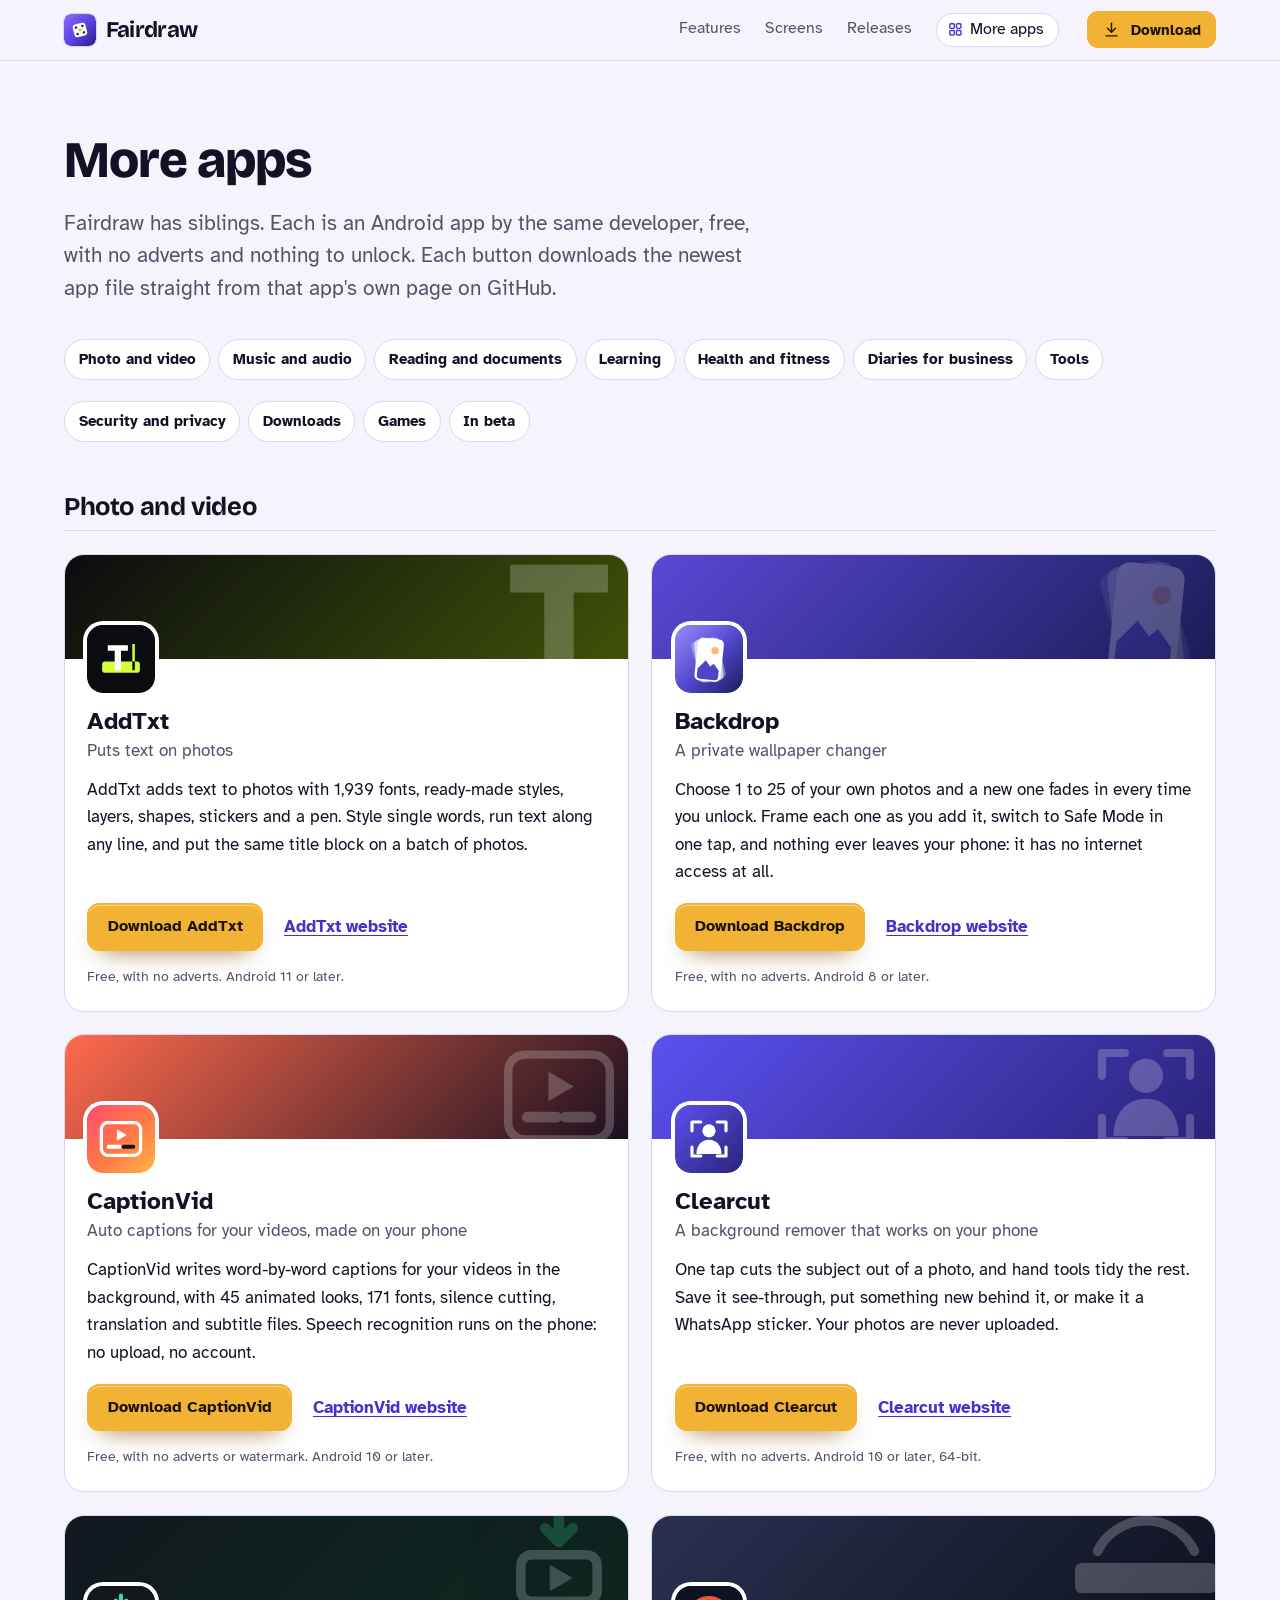
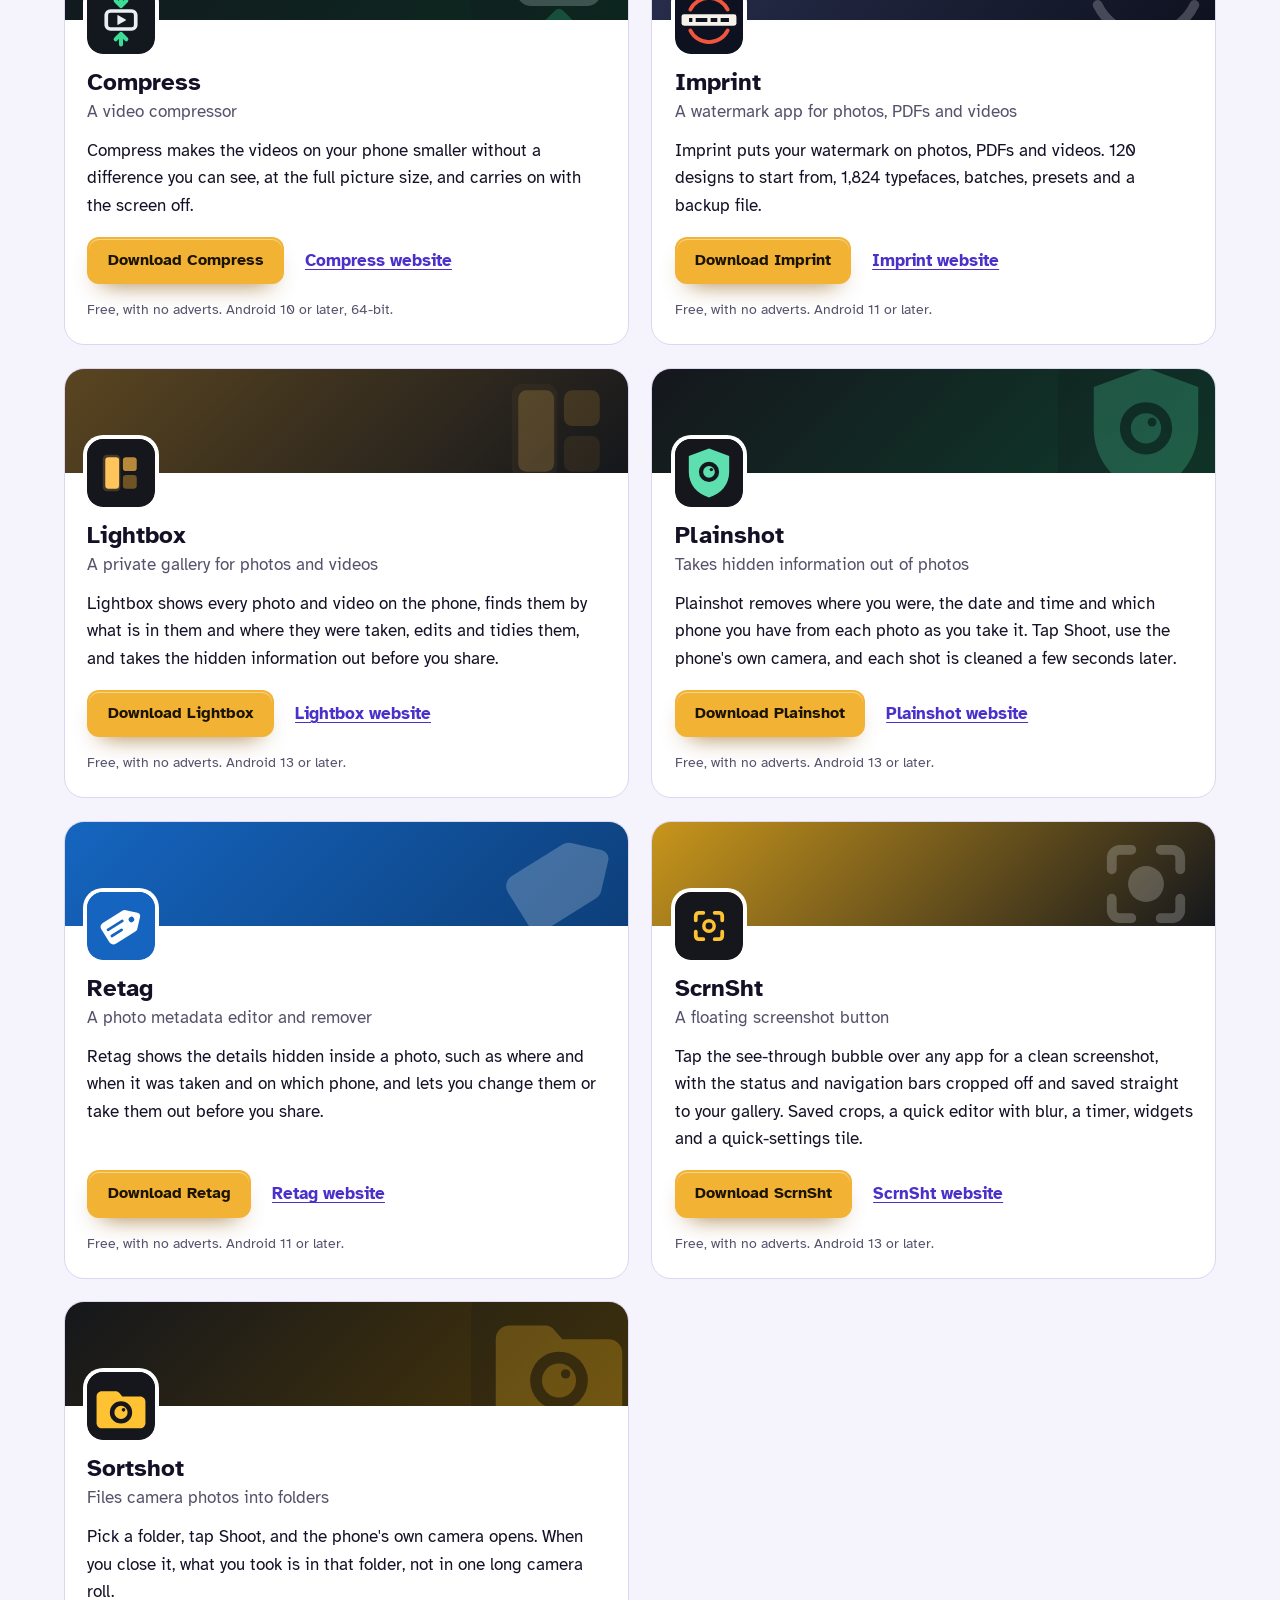
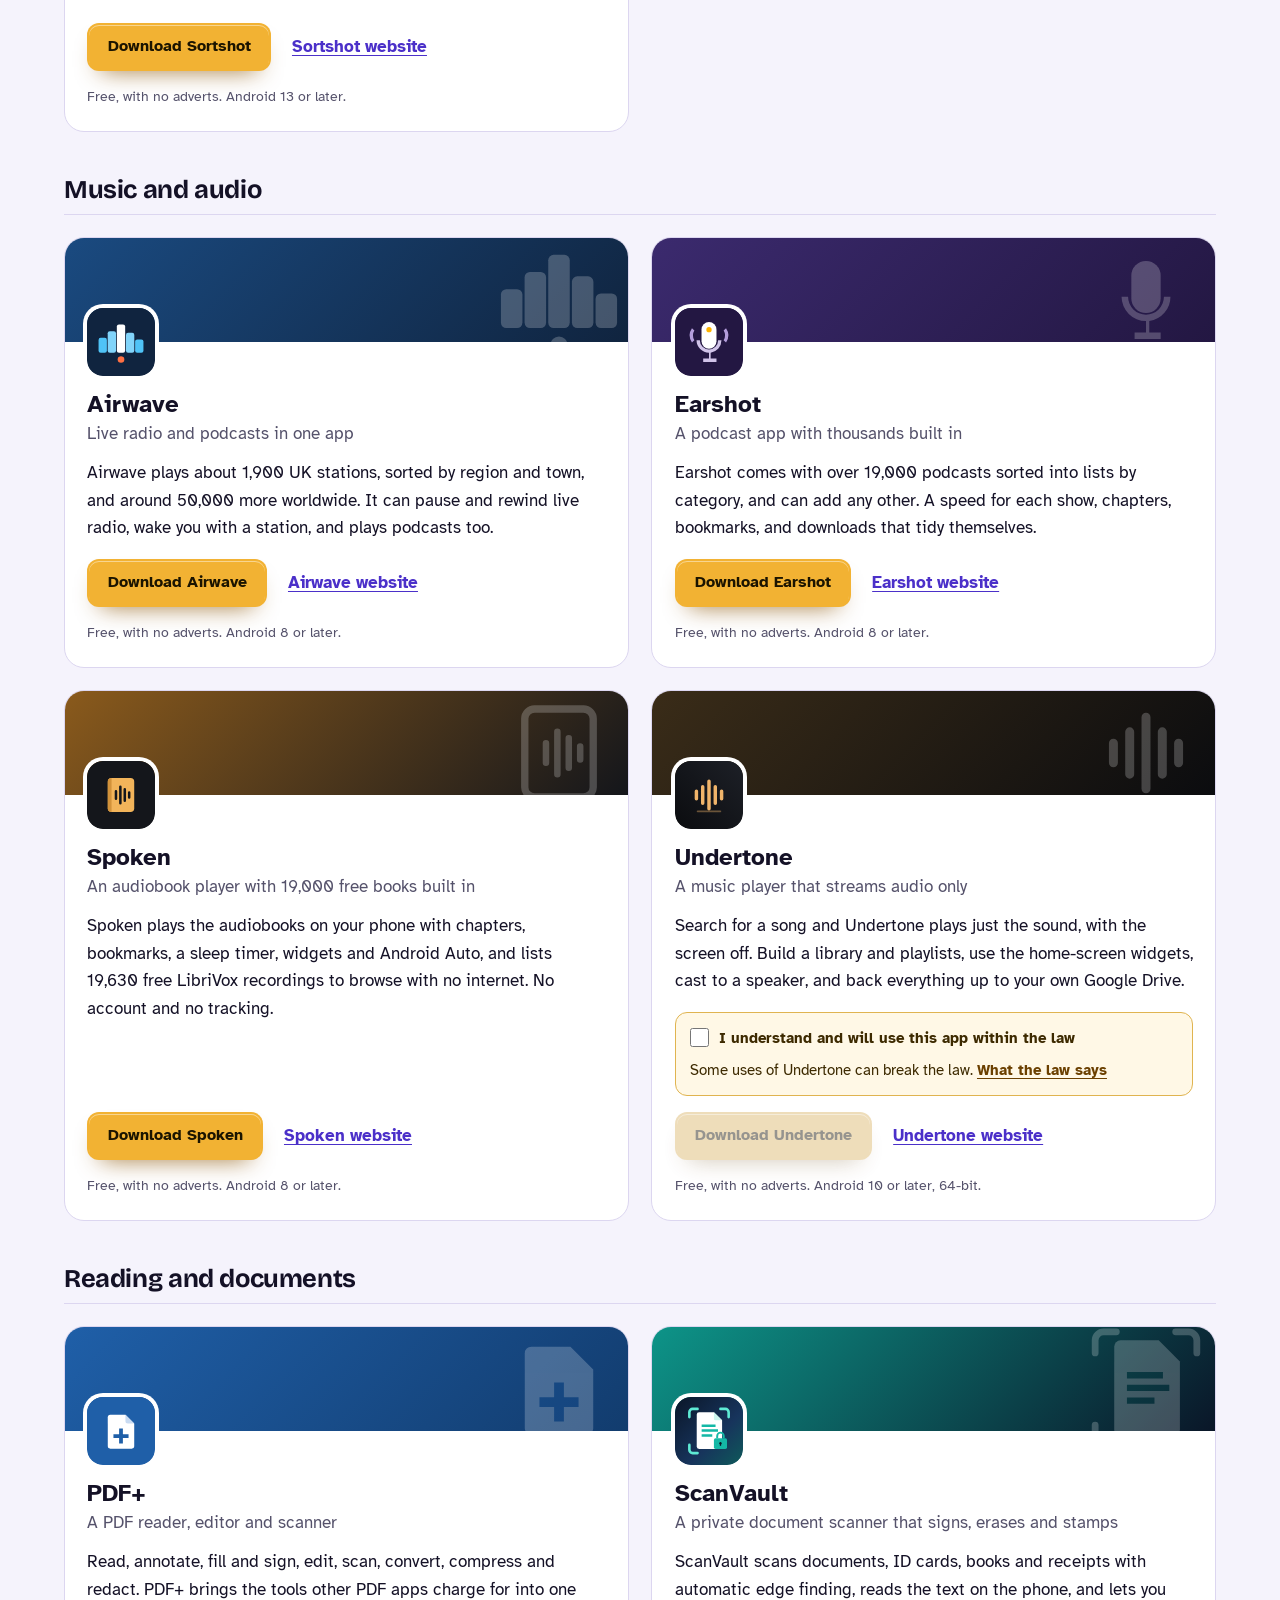
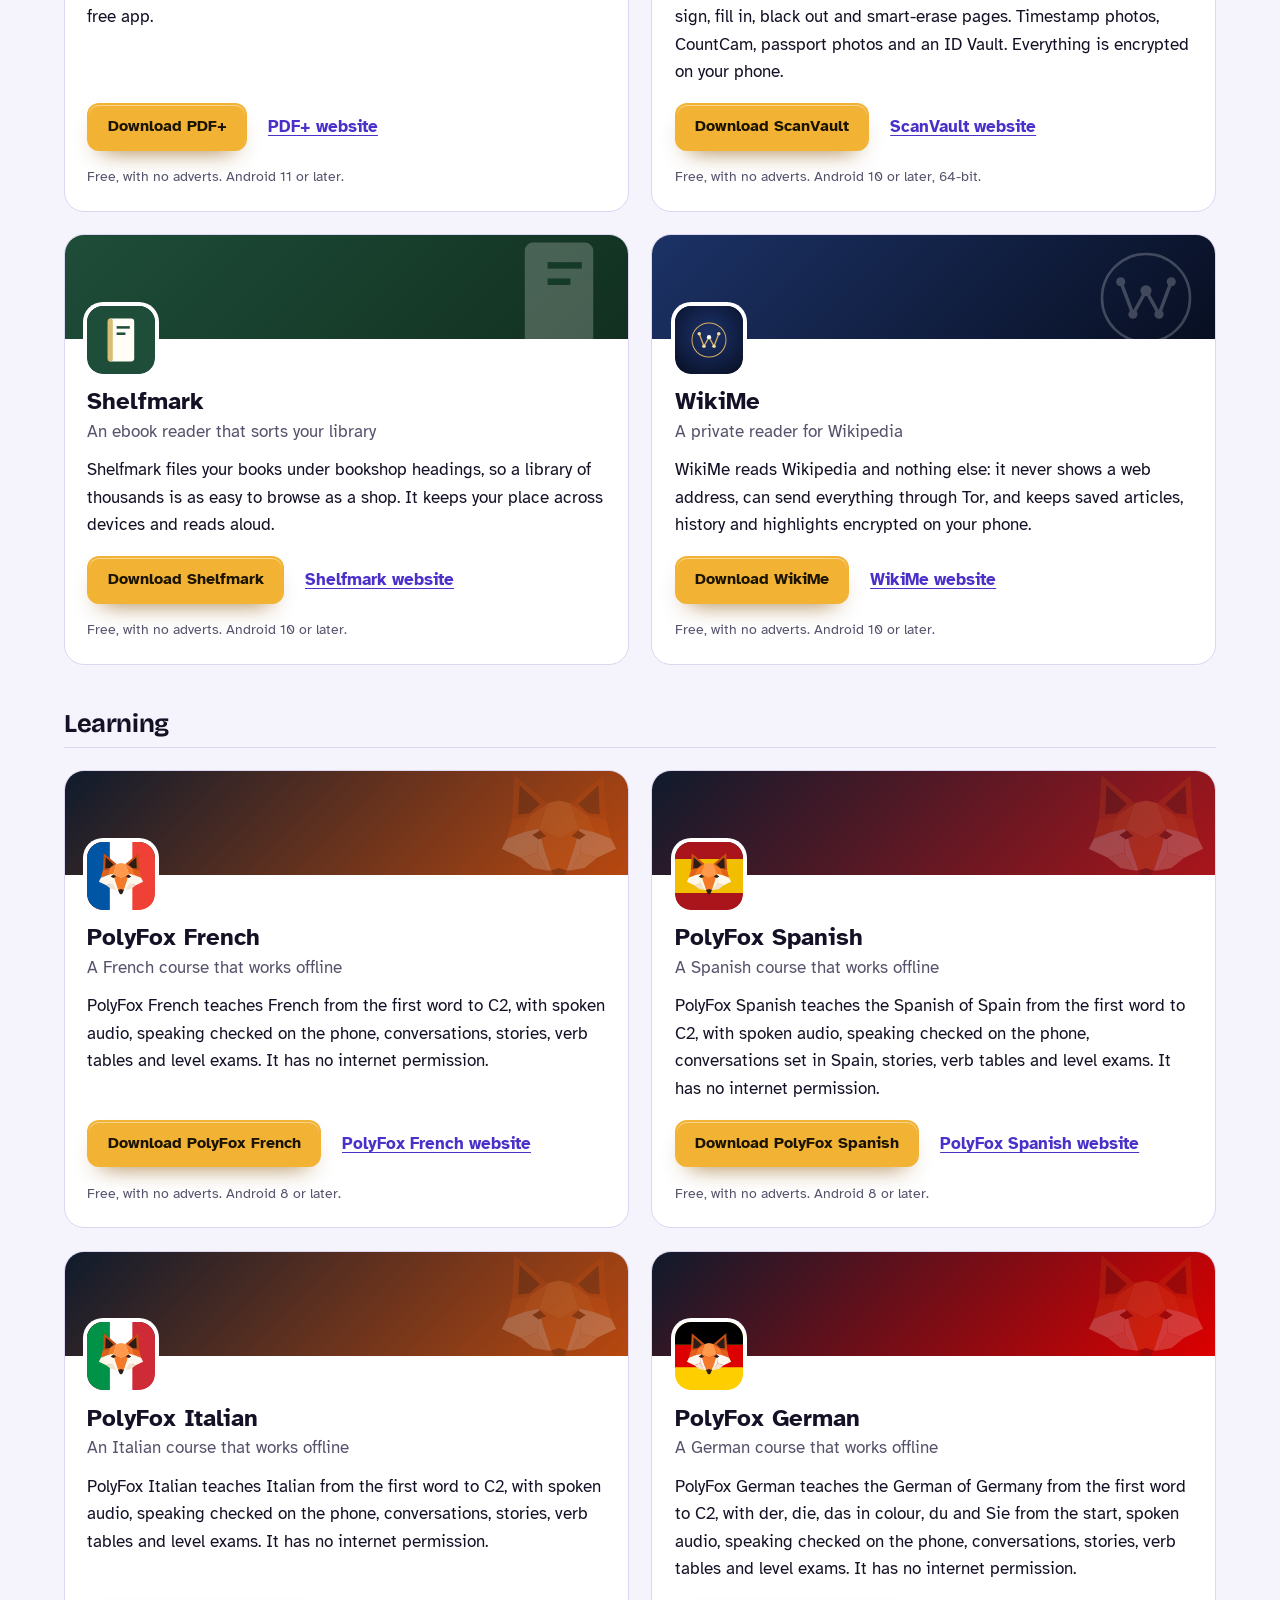
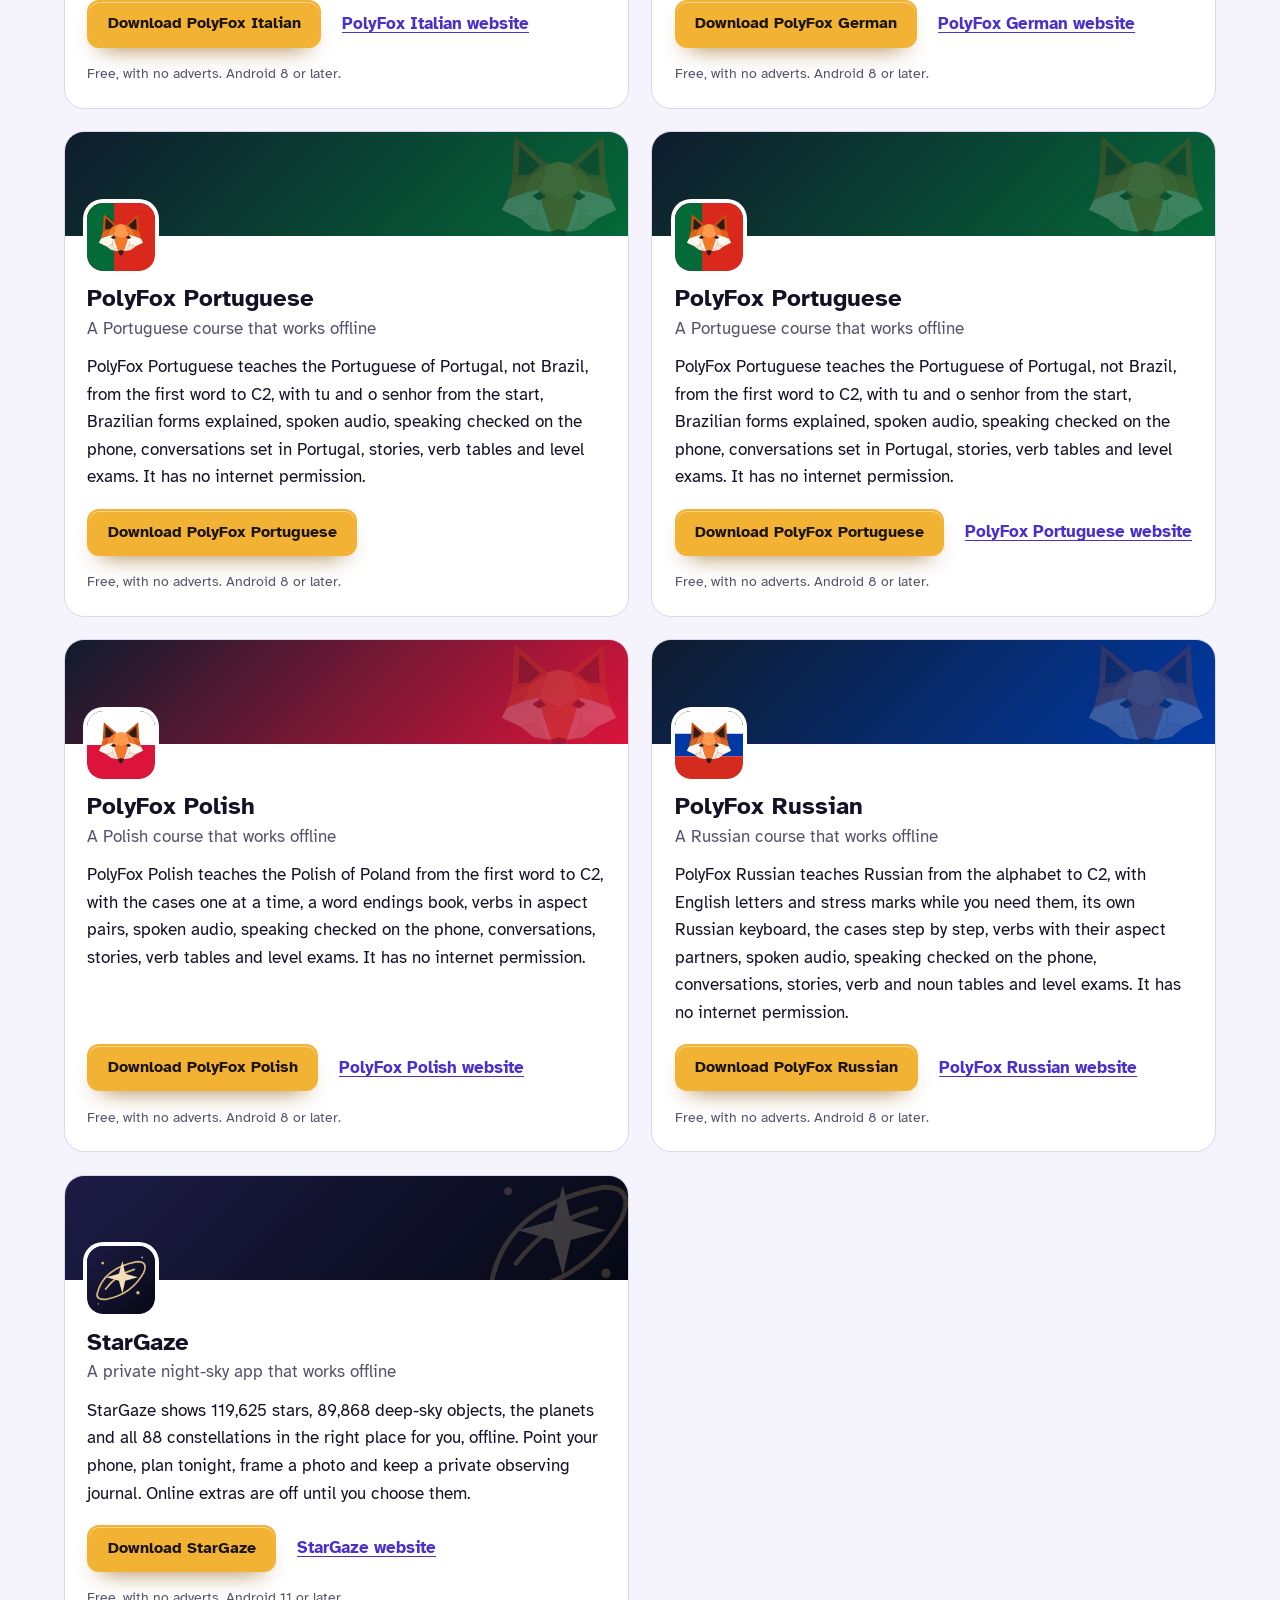
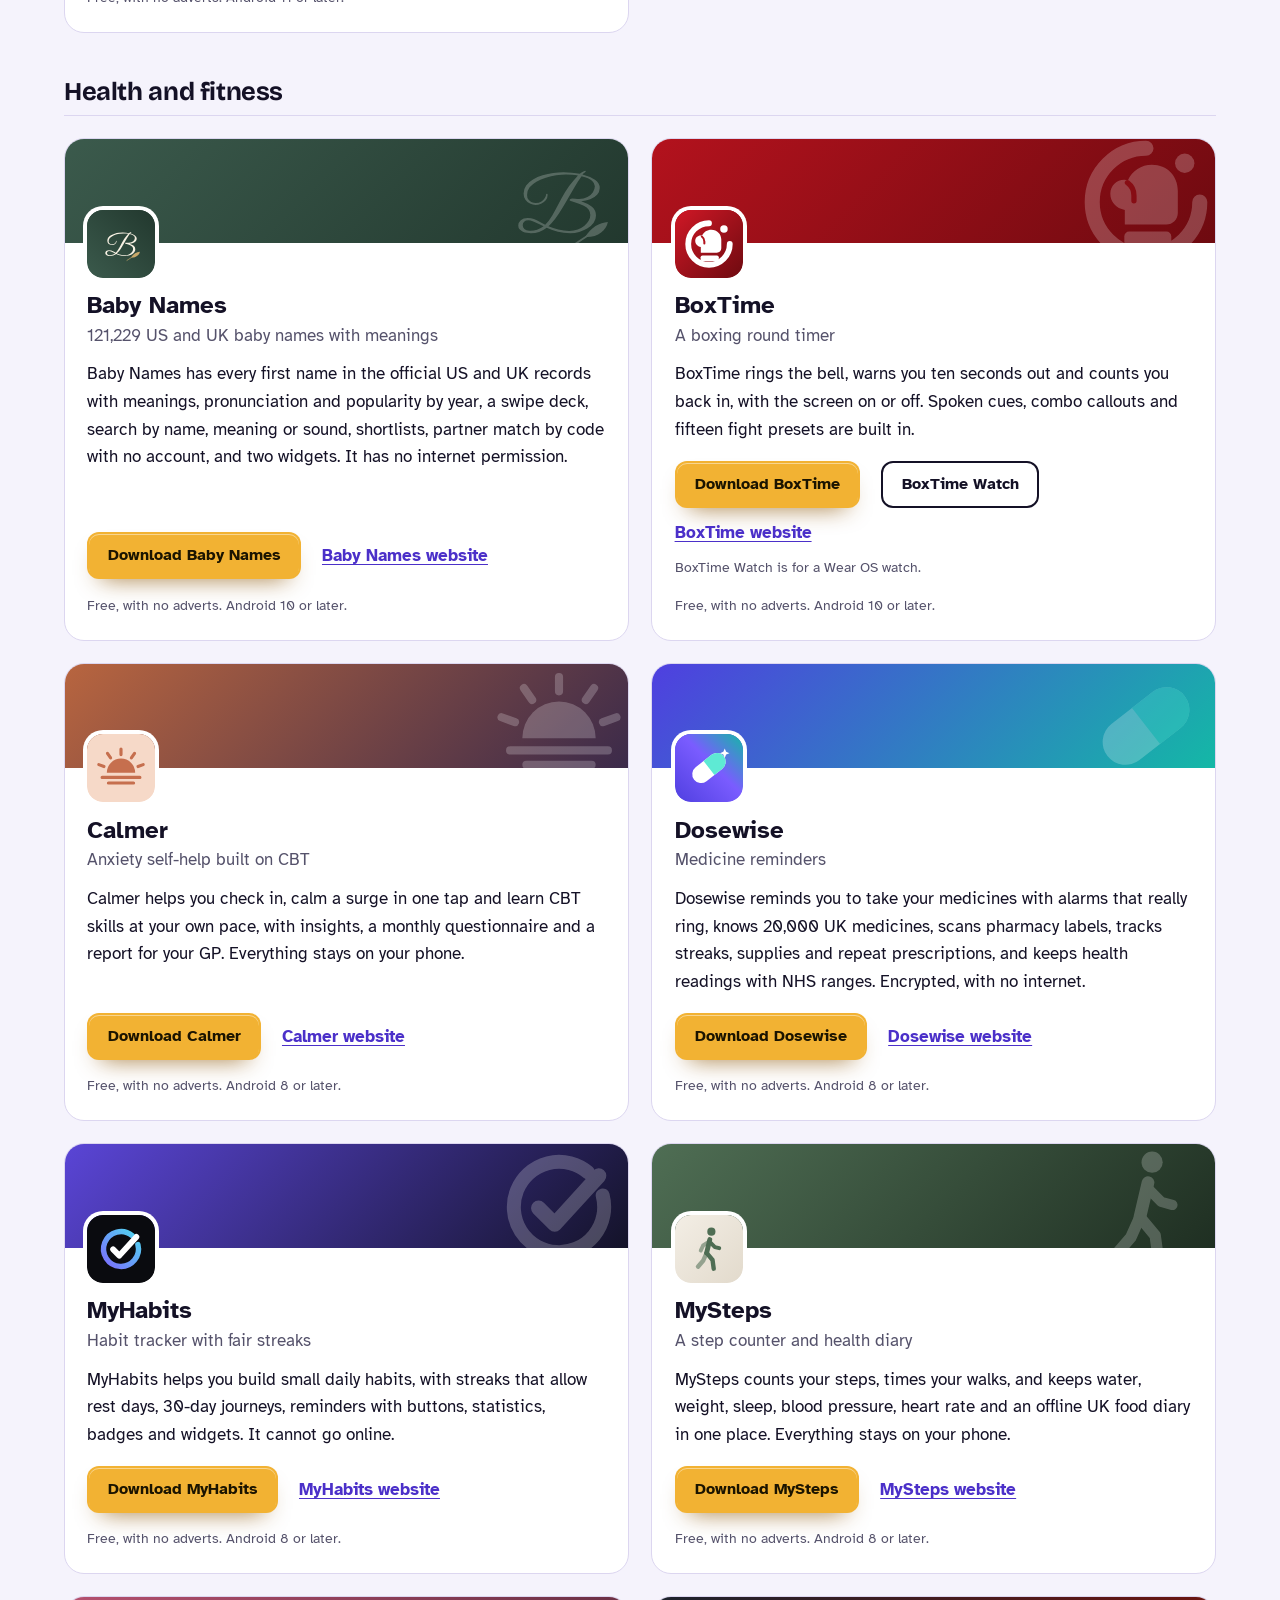
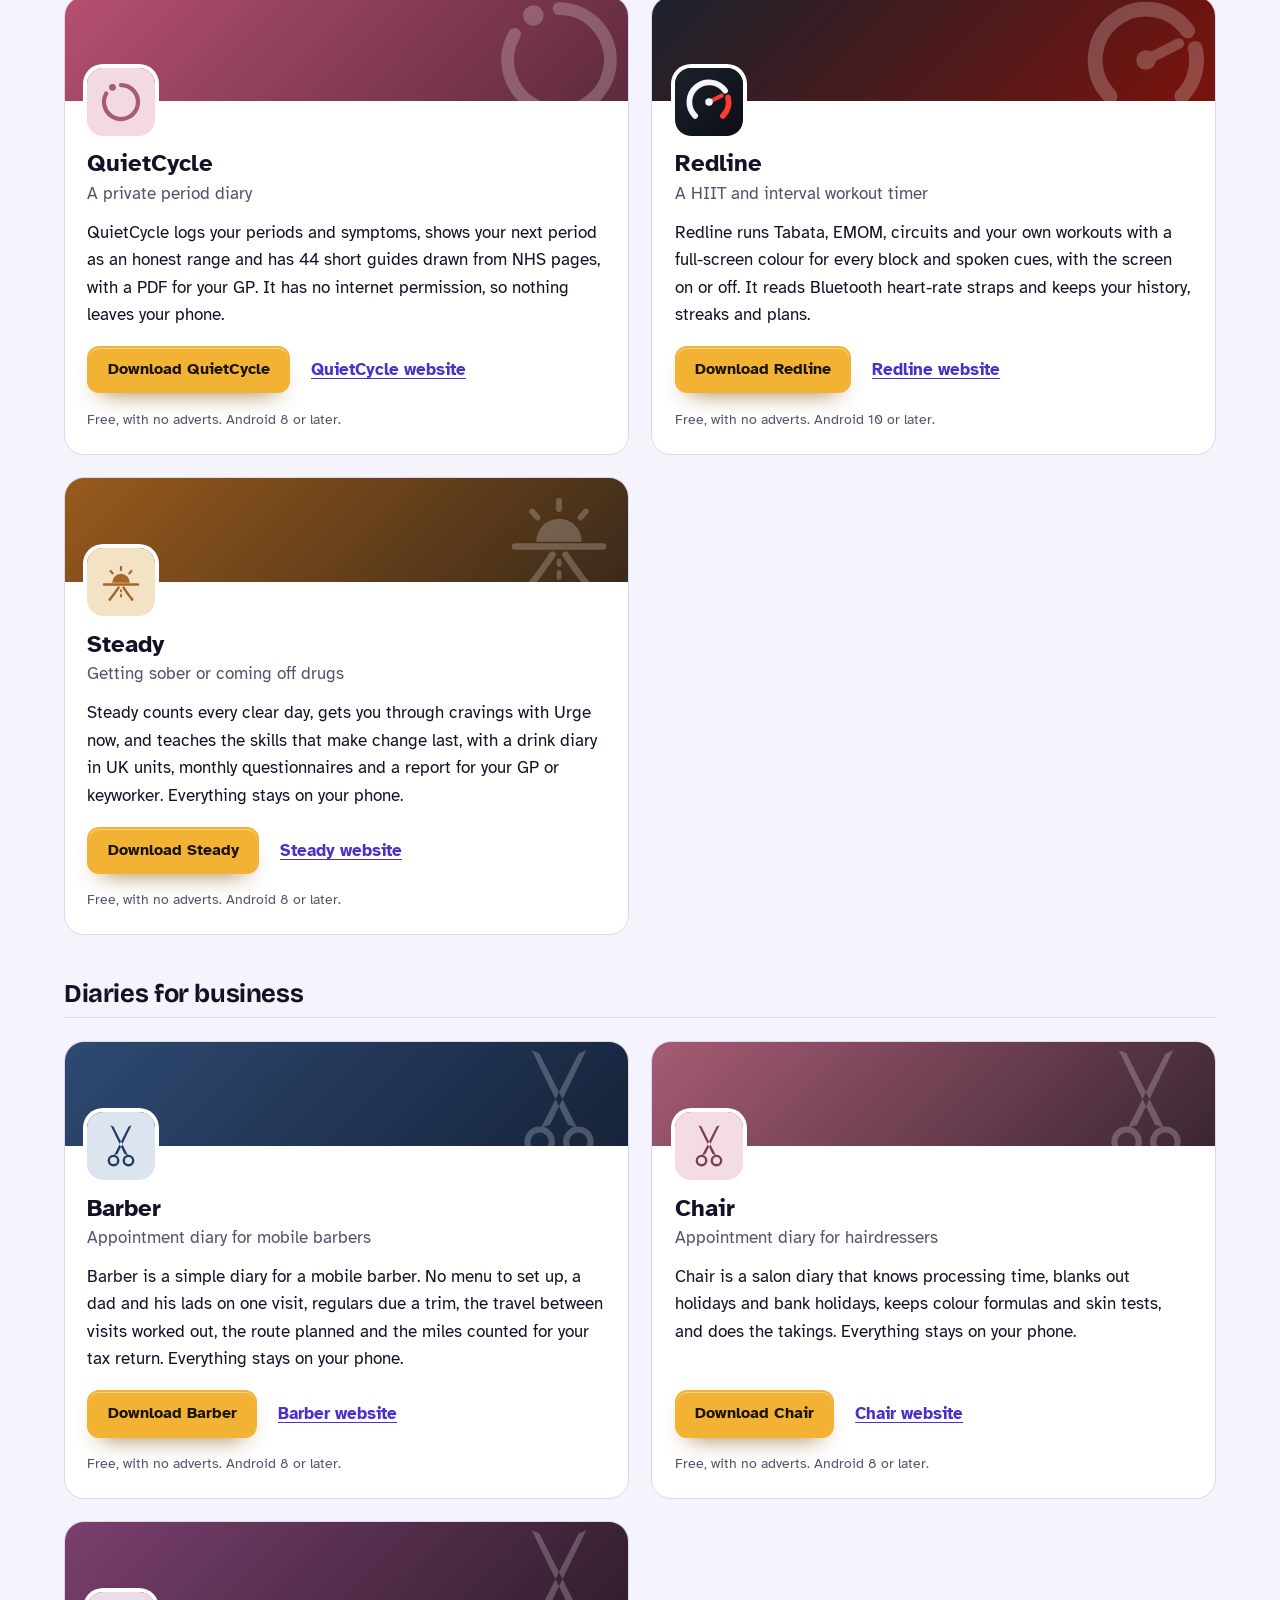
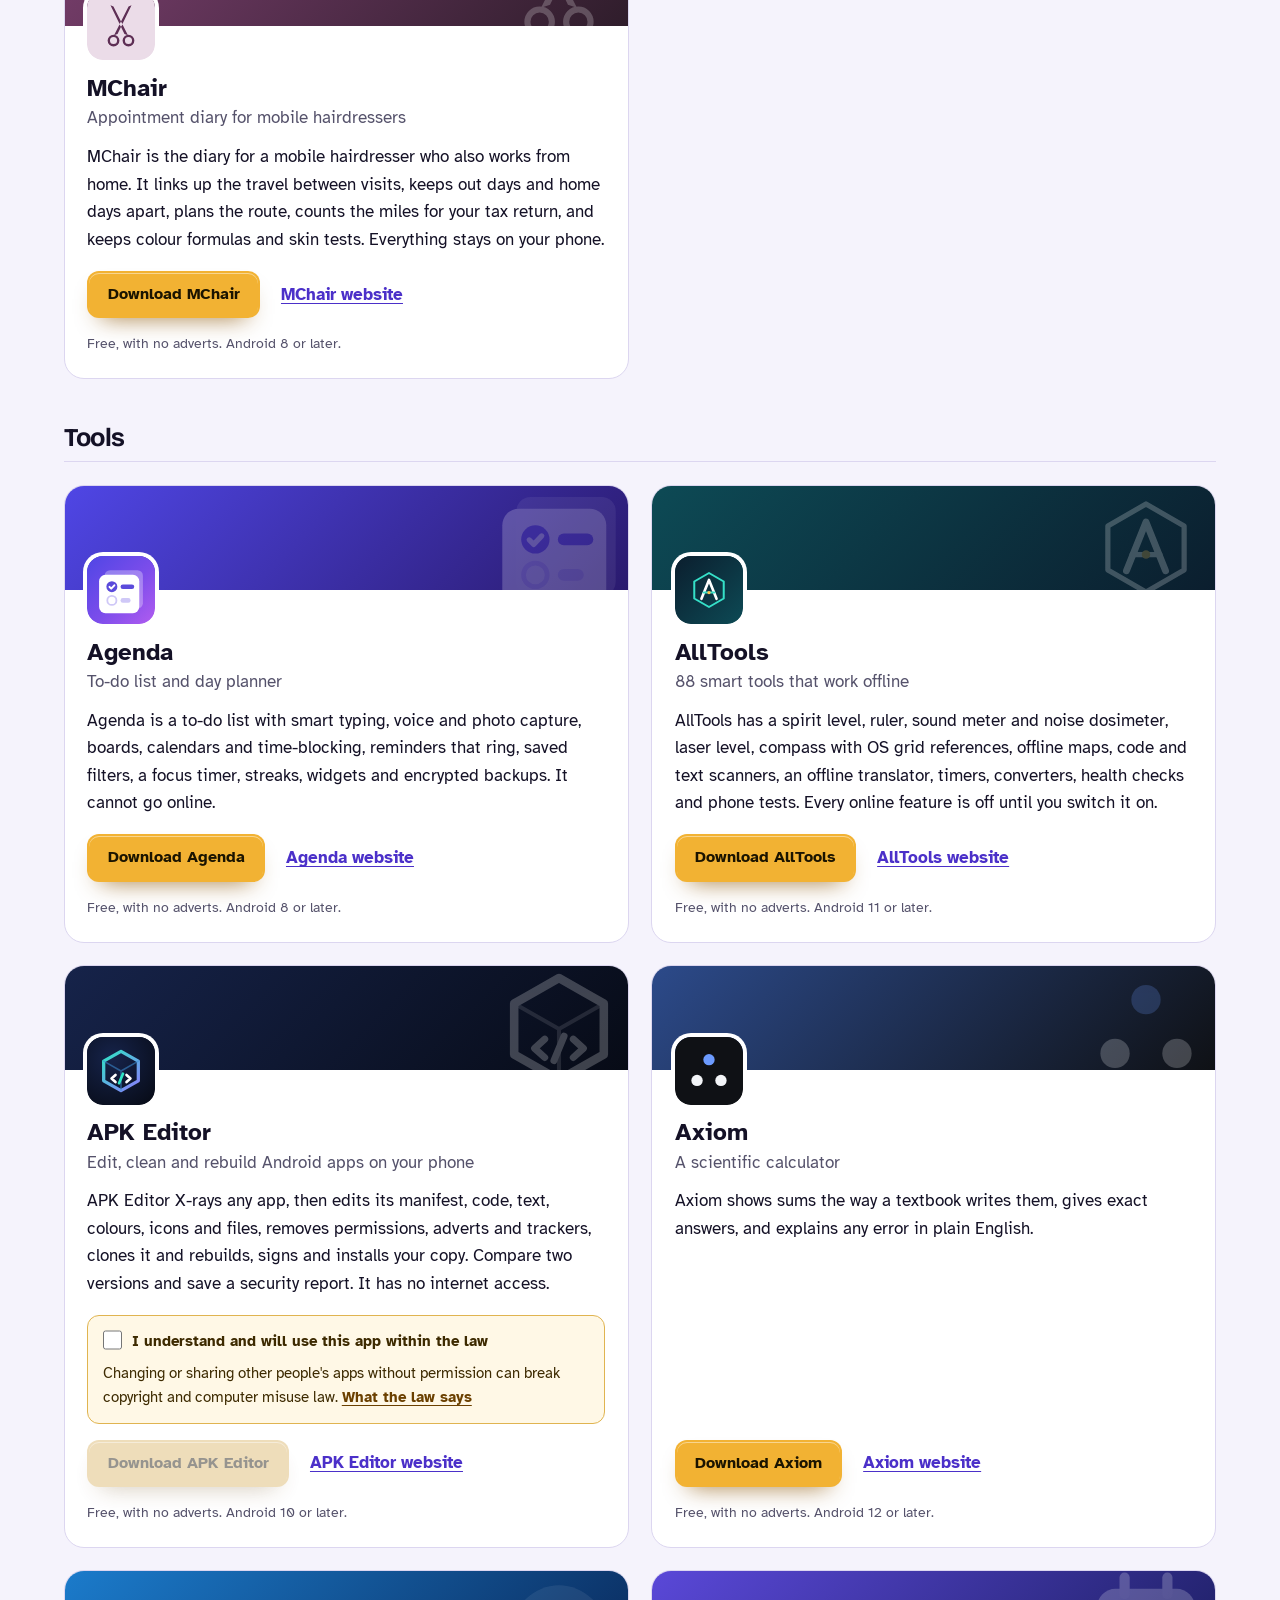
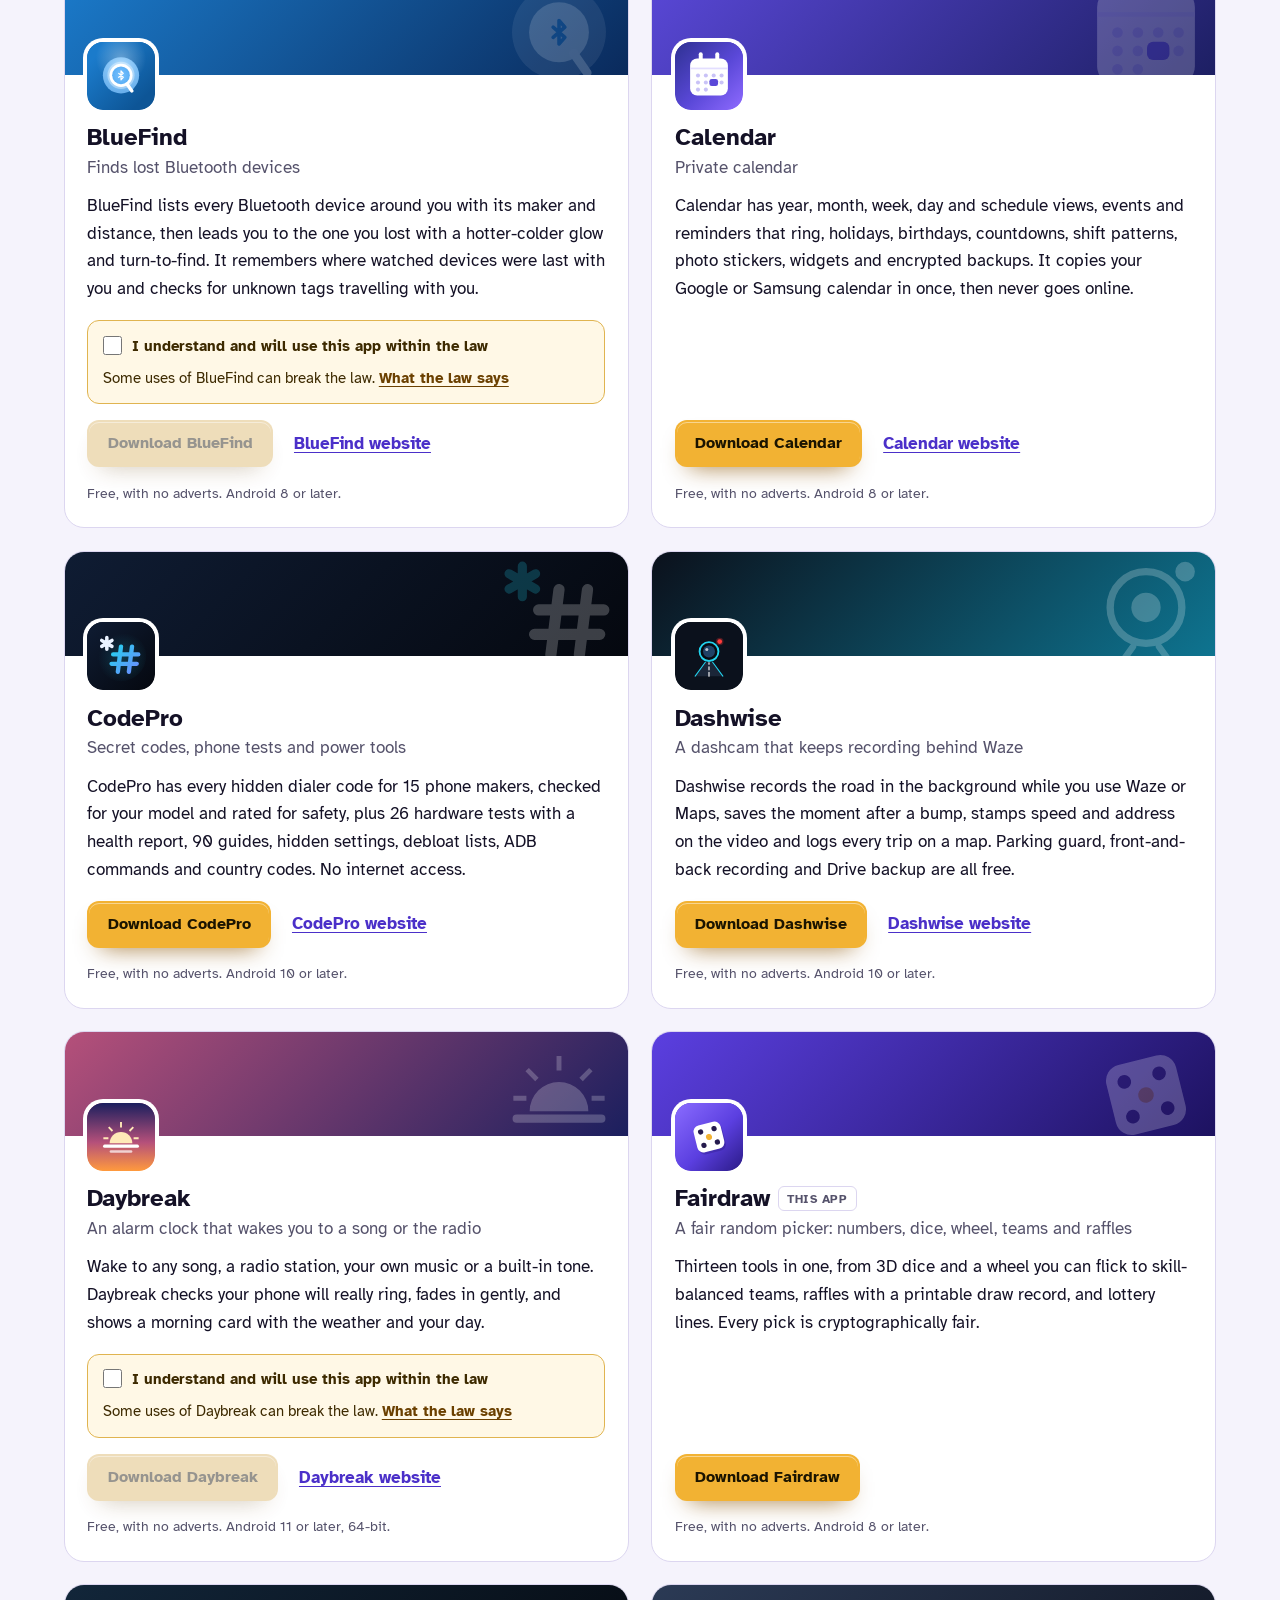
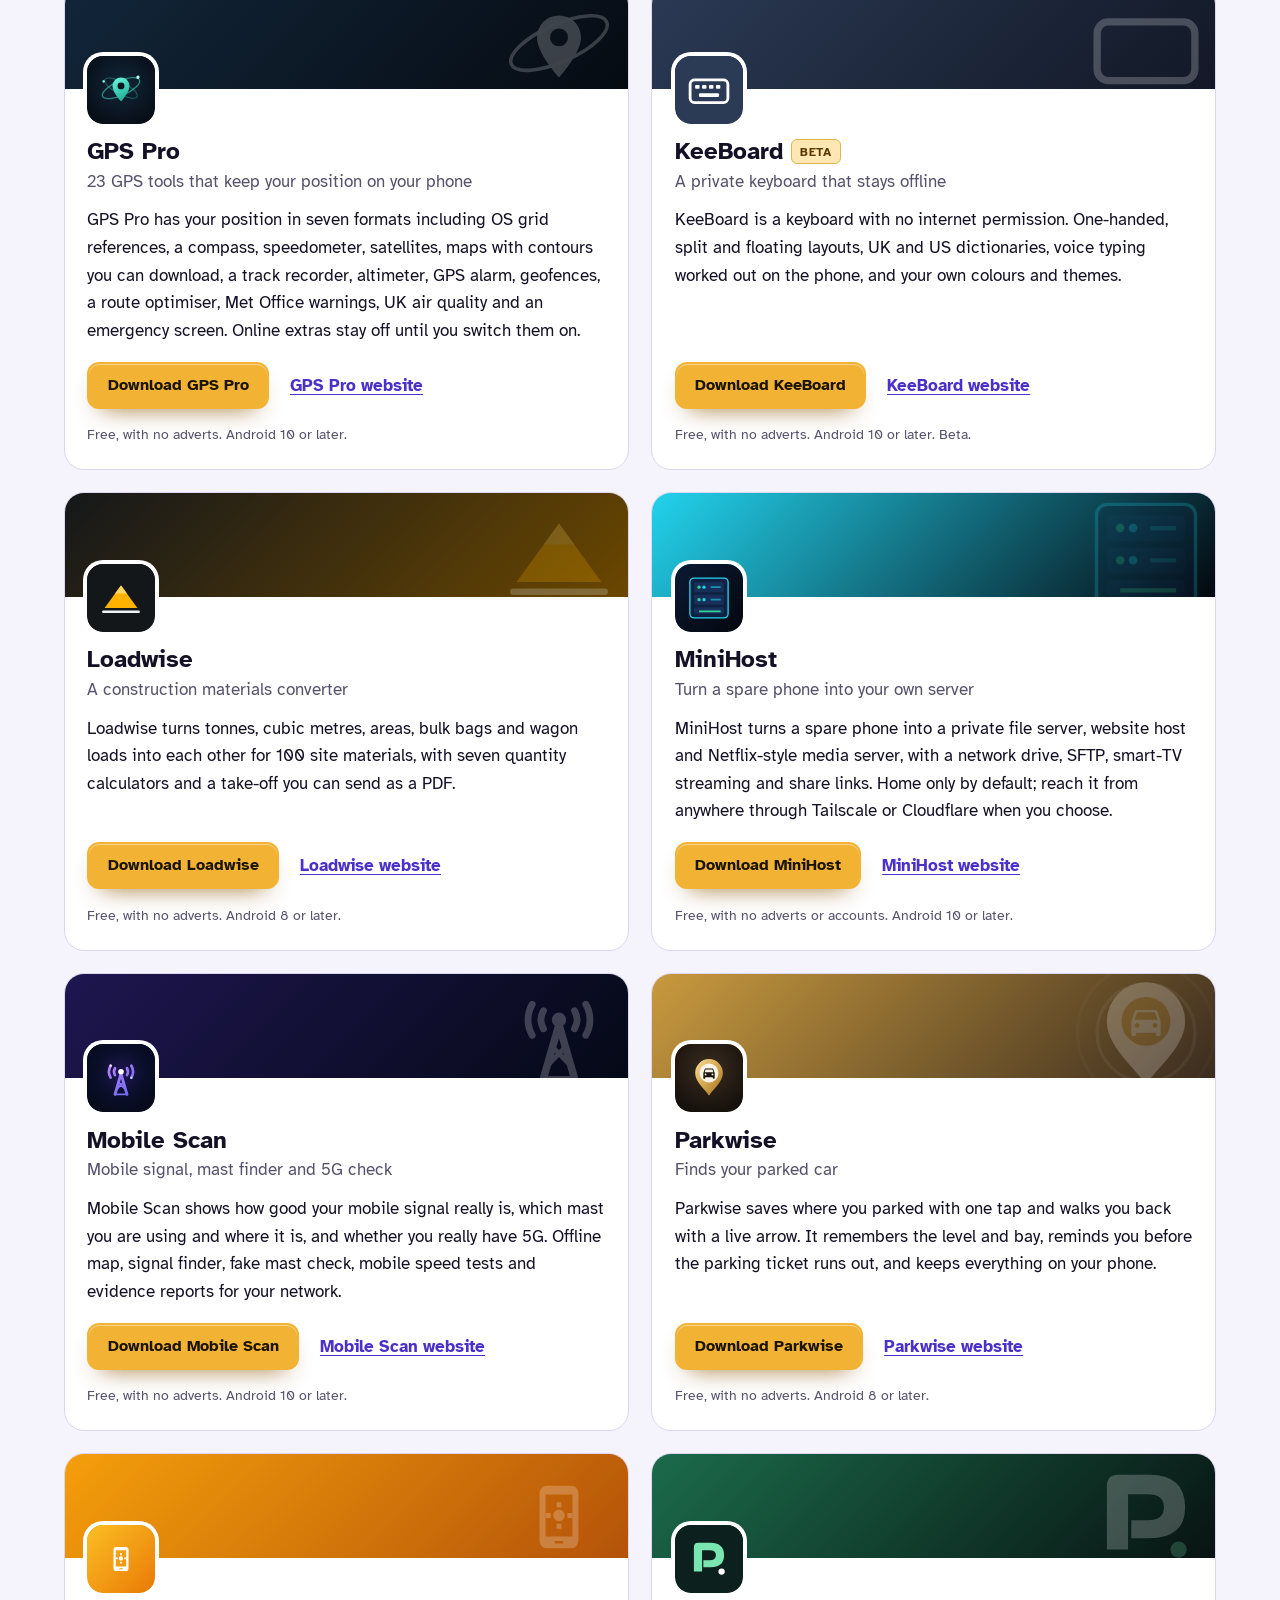
==== commit c88aed28: "More apps: add Baby Names" ====
--- a/more-apps.html
+++ b/more-apps.html
@@ -4,7 +4,7 @@
 <meta charset="utf-8">
 <meta name="viewport" content="width=device-width, initial-scale=1">
 <title>More apps from the maker of Fairdraw</title>
-<meta name="description" content="All 96 free Android apps from the maker of Fairdraw, in one list by category, each with its download and a link to its website.">
+<meta name="description" content="All 97 free Android apps from the maker of Fairdraw, in one list by category, each with its download and a link to its website.">
 <meta name="author" content="Jonathan Jackson">
 <link rel="canonical" href="https://customgpter.github.io/fairdraw/more-apps.html">
 <meta name="theme-color" content="#f5f3fc" media="(prefers-color-scheme: light)">
@@ -12,7 +12,7 @@
 <meta property="og:type" content="website">
 <meta property="og:site_name" content="Fairdraw">
 <meta property="og:title" content="More apps from the maker of Fairdraw">
-<meta property="og:description" content="All 96 free Android apps from the maker of Fairdraw, in one list by category, each with its download and a link to its website.">
+<meta property="og:description" content="All 97 free Android apps from the maker of Fairdraw, in one list by category, each with its download and a link to its website.">
 <meta property="og:url" content="https://customgpter.github.io/fairdraw/more-apps.html">
 <meta property="og:image" content="https://customgpter.github.io/fairdraw/assets/og.png">
 <meta property="og:image:width" content="1200">
@@ -71,7 +71,7 @@
 <li class="mapp" style="--b:#0f1b2d;--b2:#b8480f"><div class="mapp-cover" aria-hidden="true"><svg viewBox="0 0 108 108"><polygon fill="#C94E12" points="26.7,17.9 47.0,35.1 36.1,42.9 25.1,45.2"/><polygon fill="#C94E12" points="82.9,45.2 71.9,42.9 61.0,35.1 81.3,17.9"/><polygon fill="#2B1D17" points="29.8,24.1 42.3,35.8 36.1,41.3 29.0,42.1"/><polygon fill="#2B1D17" points="79.0,42.1 71.9,41.3 65.7,35.8 78.2,24.1"/><polygon fill="#FF9A4D" points="54.0,33.5 47.0,35.1 41.5,50.7 54.0,56.9"/><polygon fill="#FF9A4D" points="54.0,56.9 66.5,50.7 61.0,35.1 54.0,33.5"/><polygon fill="#F47A2A" points="47.0,35.1 36.1,42.9 32.2,53.0 41.5,50.7"/><polygon fill="#F47A2A" points="66.5,50.7 75.8,53.0 71.9,42.9 61.0,35.1"/><polygon fill="#E2611A" points="36.1,42.9 25.1,45.2 22.0,56.9 32.2,53.0"/><polygon fill="#E2611A" points="75.8,53.0 86.0,56.9 82.9,45.2 71.9,42.9"/><polygon fill="#FFF6EC" points="32.2,53.0 22.0,56.9 18.9,63.1 30.6,68.6 40.7,65.5 41.5,50.7"/><polygon fill="#FFF6EC" points="66.5,50.7 67.3,65.5 77.4,68.6 89.1,63.1 86.0,56.9 75.8,53.0"/><polygon fill="#F3E3D2" points="30.6,68.6 40.7,65.5 47.0,76.4 38.4,74.8"/><polygon fill="#F3E3D2" points="69.6,74.8 61.0,76.4 67.3,65.5 77.4,68.6"/><polygon fill="#F47A2A" points="41.5,50.7 54.0,56.9 54.0,78.0 49.3,76.4 44.6,62.4"/><polygon fill="#F47A2A" points="63.4,62.4 58.7,76.4 54.0,78.0 54.0,56.9 66.5,50.7"/><polygon fill="#FFF6EC" points="41.5,50.7 44.6,62.4 49.3,76.4 47.0,76.4 40.7,65.5"/><polygon fill="#FFF6EC" points="67.3,65.5 61.0,76.4 58.7,76.4 63.4,62.4 66.5,50.7"/><polygon fill="#2B1D17" points="49.3,76.4 54.0,74.8 58.7,76.4 56.3,81.9 54.0,83.4 51.7,81.9"/><polygon fill="#2B1D17" points="37.6,54.6 42.3,51.8 46.2,55.3 41.5,57.3"/><polygon fill="#2B1D17" points="66.5,57.3 61.8,55.3 65.7,51.8 70.4,54.6"/></svg></div><div class="mapp-body"><svg class="mapp-icon" viewBox="0 0 108 108" aria-hidden="true"><rect width="108" height="108" rx="24" fill="#CE2B37"/><path fill="#FFFFFF" d="M36 0H72V108H36Z"/><path fill="#009246" d="M24 0H36V108H24A24 24 0 0 1 0 84V24A24 24 0 0 1 24 0Z"/><polygon fill="#C94E12" points="26.7,17.9 47.0,35.1 36.1,42.9 25.1,45.2"/><polygon fill="#C94E12" points="82.9,45.2 71.9,42.9 61.0,35.1 81.3,17.9"/><polygon fill="#2B1D17" points="29.8,24.1 42.3,35.8 36.1,41.3 29.0,42.1"/><polygon fill="#2B1D17" points="79.0,42.1 71.9,41.3 65.7,35.8 78.2,24.1"/><polygon fill="#FF9A4D" points="54.0,33.5 47.0,35.1 41.5,50.7 54.0,56.9"/><polygon fill="#FF9A4D" points="54.0,56.9 66.5,50.7 61.0,35.1 54.0,33.5"/><polygon fill="#F47A2A" points="47.0,35.1 36.1,42.9 32.2,53.0 41.5,50.7"/><polygon fill="#F47A2A" points="66.5,50.7 75.8,53.0 71.9,42.9 61.0,35.1"/><polygon fill="#E2611A" points="36.1,42.9 25.1,45.2 22.0,56.9 32.2,53.0"/><polygon fill="#E2611A" points="75.8,53.0 86.0,56.9 82.9,45.2 71.9,42.9"/><polygon fill="#FFF6EC" points="32.2,53.0 22.0,56.9 18.9,63.1 30.6,68.6 40.7,65.5 41.5,50.7"/><polygon fill="#FFF6EC" points="66.5,50.7 67.3,65.5 77.4,68.6 89.1,63.1 86.0,56.9 75.8,53.0"/><polygon fill="#F3E3D2" points="30.6,68.6 40.7,65.5 47.0,76.4 38.4,74.8"/><polygon fill="#F3E3D2" points="69.6,74.8 61.0,76.4 67.3,65.5 77.4,68.6"/><polygon fill="#F47A2A" points="41.5,50.7 54.0,56.9 54.0,78.0 49.3,76.4 44.6,62.4"/><polygon fill="#F47A2A" points="63.4,62.4 58.7,76.4 54.0,78.0 54.0,56.9 66.5,50.7"/><polygon fill="#FFF6EC" points="41.5,50.7 44.6,62.4 49.3,76.4 47.0,76.4 40.7,65.5"/><polygon fill="#FFF6EC" points="67.3,65.5 61.0,76.4 58.7,76.4 63.4,62.4 66.5,50.7"/><polygon fill="#2B1D17" points="49.3,76.4 54.0,74.8 58.7,76.4 56.3,81.9 54.0,83.4 51.7,81.9"/><polygon fill="#2B1D17" points="37.6,54.6 42.3,51.8 46.2,55.3 41.5,57.3"/><polygon fill="#2B1D17" points="66.5,57.3 61.8,55.3 65.7,51.8 70.4,54.6"/></svg><h3>PolyFox Italian</h3><p class="mapp-kind">An Italian course that works offline</p><p class="mapp-say">PolyFox Italian teaches Italian from the first word to C2, with spoken audio, speaking checked on the phone, conversations, stories, verb tables and level exams. It has no internet permission.</p><p class="mapp-go"><a class="button" href="https://github.com/CustomGPTer/polyfox-italian/releases/latest/download/PolyFox-Italian.apk">Download PolyFox Italian</a><a class="mapp-site" href="https://customgpter.github.io/polyfox-italian/">PolyFox Italian website</a></p><p class="mapp-needs">Free, with no adverts. Android 8 or later.</p></div></li>
 <li class="mapp" style="--b:#0f1b2d;--b2:#dd0000"><div class="mapp-cover" aria-hidden="true"><svg viewBox="0 0 108 108"><polygon fill="#C94E12" points="26.7,17.9 47.0,35.1 36.1,42.9 25.1,45.2"/><polygon fill="#C94E12" points="82.9,45.2 71.9,42.9 61.0,35.1 81.3,17.9"/><polygon fill="#2B1D17" points="29.8,24.1 42.3,35.8 36.1,41.3 29.0,42.1"/><polygon fill="#2B1D17" points="79.0,42.1 71.9,41.3 65.7,35.8 78.2,24.1"/><polygon fill="#FF9A4D" points="54.0,33.5 47.0,35.1 41.5,50.7 54.0,56.9"/><polygon fill="#FF9A4D" points="54.0,56.9 66.5,50.7 61.0,35.1 54.0,33.5"/><polygon fill="#F47A2A" points="47.0,35.1 36.1,42.9 32.2,53.0 41.5,50.7"/><polygon fill="#F47A2A" points="66.5,50.7 75.8,53.0 71.9,42.9 61.0,35.1"/><polygon fill="#E2611A" points="36.1,42.9 25.1,45.2 22.0,56.9 32.2,53.0"/><polygon fill="#E2611A" points="75.8,53.0 86.0,56.9 82.9,45.2 71.9,42.9"/><polygon fill="#FFF6EC" points="32.2,53.0 22.0,56.9 18.9,63.1 30.6,68.6 40.7,65.5 41.5,50.7"/><polygon fill="#FFF6EC" points="66.5,50.7 67.3,65.5 77.4,68.6 89.1,63.1 86.0,56.9 75.8,53.0"/><polygon fill="#F3E3D2" points="30.6,68.6 40.7,65.5 47.0,76.4 38.4,74.8"/><polygon fill="#F3E3D2" points="69.6,74.8 61.0,76.4 67.3,65.5 77.4,68.6"/><polygon fill="#F47A2A" points="41.5,50.7 54.0,56.9 54.0,78.0 49.3,76.4 44.6,62.4"/><polygon fill="#F47A2A" points="63.4,62.4 58.7,76.4 54.0,78.0 54.0,56.9 66.5,50.7"/><polygon fill="#FFF6EC" points="41.5,50.7 44.6,62.4 49.3,76.4 47.0,76.4 40.7,65.5"/><polygon fill="#FFF6EC" points="67.3,65.5 61.0,76.4 58.7,76.4 63.4,62.4 66.5,50.7"/><polygon fill="#2B1D17" points="49.3,76.4 54.0,74.8 58.7,76.4 56.3,81.9 54.0,83.4 51.7,81.9"/><polygon fill="#2B1D17" points="37.6,54.6 42.3,51.8 46.2,55.3 41.5,57.3"/><polygon fill="#2B1D17" points="66.5,57.3 61.8,55.3 65.7,51.8 70.4,54.6"/></svg></div><div class="mapp-body"><svg class="mapp-icon" viewBox="0 0 108 108" aria-hidden="true"><rect width="108" height="108" rx="24" fill="#FFCE00"/><path fill="#DD0000" d="M0 36H108V72H0Z"/><path fill="#000000" d="M24 0H84A24 24 0 0 1 108 24V36H0V24A24 24 0 0 1 24 0Z"/><polygon fill="#C94E12" points="26.7,17.9 47.0,35.1 36.1,42.9 25.1,45.2"/><polygon fill="#C94E12" points="82.9,45.2 71.9,42.9 61.0,35.1 81.3,17.9"/><polygon fill="#2B1D17" points="29.8,24.1 42.3,35.8 36.1,41.3 29.0,42.1"/><polygon fill="#2B1D17" points="79.0,42.1 71.9,41.3 65.7,35.8 78.2,24.1"/><polygon fill="#FF9A4D" points="54.0,33.5 47.0,35.1 41.5,50.7 54.0,56.9"/><polygon fill="#FF9A4D" points="54.0,56.9 66.5,50.7 61.0,35.1 54.0,33.5"/><polygon fill="#F47A2A" points="47.0,35.1 36.1,42.9 32.2,53.0 41.5,50.7"/><polygon fill="#F47A2A" points="66.5,50.7 75.8,53.0 71.9,42.9 61.0,35.1"/><polygon fill="#E2611A" points="36.1,42.9 25.1,45.2 22.0,56.9 32.2,53.0"/><polygon fill="#E2611A" points="75.8,53.0 86.0,56.9 82.9,45.2 71.9,42.9"/><polygon fill="#FFF6EC" points="32.2,53.0 22.0,56.9 18.9,63.1 30.6,68.6 40.7,65.5 41.5,50.7"/><polygon fill="#FFF6EC" points="66.5,50.7 67.3,65.5 77.4,68.6 89.1,63.1 86.0,56.9 75.8,53.0"/><polygon fill="#F3E3D2" points="30.6,68.6 40.7,65.5 47.0,76.4 38.4,74.8"/><polygon fill="#F3E3D2" points="69.6,74.8 61.0,76.4 67.3,65.5 77.4,68.6"/><polygon fill="#F47A2A" points="41.5,50.7 54.0,56.9 54.0,78.0 49.3,76.4 44.6,62.4"/><polygon fill="#F47A2A" points="63.4,62.4 58.7,76.4 54.0,78.0 54.0,56.9 66.5,50.7"/><polygon fill="#FFF6EC" points="41.5,50.7 44.6,62.4 49.3,76.4 47.0,76.4 40.7,65.5"/><polygon fill="#FFF6EC" points="67.3,65.5 61.0,76.4 58.7,76.4 63.4,62.4 66.5,50.7"/><polygon fill="#2B1D17" points="49.3,76.4 54.0,74.8 58.7,76.4 56.3,81.9 54.0,83.4 51.7,81.9"/><polygon fill="#2B1D17" points="37.6,54.6 42.3,51.8 46.2,55.3 41.5,57.3"/><polygon fill="#2B1D17" points="66.5,57.3 61.8,55.3 65.7,51.8 70.4,54.6"/></svg><h3>PolyFox German</h3><p class="mapp-kind">A German course that works offline</p><p class="mapp-say">PolyFox German teaches the German of Germany from the first word to C2, with der, die, das in colour, du and Sie from the start, spoken audio, speaking checked on the phone, conversations, stories, verb tables and level exams. It has no internet permission.</p><p class="mapp-go"><a class="button" href="https://github.com/CustomGPTer/polyfox-german/releases/latest/download/PolyFoxGerman.apk">Download PolyFox German</a><a class="mapp-site" href="https://customgpter.github.io/polyfox-german/">PolyFox German website</a></p><p class="mapp-needs">Free, with no adverts. Android 8 or later.</p></div></li><li class="mapp" style="--b:#0f1b2d;--b2:#046a38"><div class="mapp-cover" aria-hidden="true"><svg viewBox="0 0 108 108"><polygon fill="#C94E12" points="26.7,17.9 47.0,35.1 36.1,42.9 25.1,45.2"/><polygon fill="#C94E12" points="82.9,45.2 71.9,42.9 61.0,35.1 81.3,17.9"/><polygon fill="#2B1D17" points="29.8,24.1 42.3,35.8 36.1,41.3 29.0,42.1"/><polygon fill="#2B1D17" points="79.0,42.1 71.9,41.3 65.7,35.8 78.2,24.1"/><polygon fill="#FF9A4D" points="54.0,33.5 47.0,35.1 41.5,50.7 54.0,56.9"/><polygon fill="#FF9A4D" points="54.0,56.9 66.5,50.7 61.0,35.1 54.0,33.5"/><polygon fill="#F47A2A" points="47.0,35.1 36.1,42.9 32.2,53.0 41.5,50.7"/><polygon fill="#F47A2A" points="66.5,50.7 75.8,53.0 71.9,42.9 61.0,35.1"/><polygon fill="#E2611A" points="36.1,42.9 25.1,45.2 22.0,56.9 32.2,53.0"/><polygon fill="#E2611A" points="75.8,53.0 86.0,56.9 82.9,45.2 71.9,42.9"/><polygon fill="#FFF6EC" points="32.2,53.0 22.0,56.9 18.9,63.1 30.6,68.6 40.7,65.5 41.5,50.7"/><polygon fill="#FFF6EC" points="66.5,50.7 67.3,65.5 77.4,68.6 89.1,63.1 86.0,56.9 75.8,53.0"/><polygon fill="#F3E3D2" points="30.6,68.6 40.7,65.5 47.0,76.4 38.4,74.8"/><polygon fill="#F3E3D2" points="69.6,74.8 61.0,76.4 67.3,65.5 77.4,68.6"/><polygon fill="#F47A2A" points="41.5,50.7 54.0,56.9 54.0,78.0 49.3,76.4 44.6,62.4"/><polygon fill="#F47A2A" points="63.4,62.4 58.7,76.4 54.0,78.0 54.0,56.9 66.5,50.7"/><polygon fill="#FFF6EC" points="41.5,50.7 44.6,62.4 49.3,76.4 47.0,76.4 40.7,65.5"/><polygon fill="#FFF6EC" points="67.3,65.5 61.0,76.4 58.7,76.4 63.4,62.4 66.5,50.7"/><polygon fill="#2B1D17" points="49.3,76.4 54.0,74.8 58.7,76.4 56.3,81.9 54.0,83.4 51.7,81.9"/><polygon fill="#2B1D17" points="37.6,54.6 42.3,51.8 46.2,55.3 41.5,57.3"/><polygon fill="#2B1D17" points="66.5,57.3 61.8,55.3 65.7,51.8 70.4,54.6"/></svg></div><div class="mapp-body"><svg class="mapp-icon" viewBox="0 0 108 108" aria-hidden="true"><rect width="108" height="108" rx="24" fill="#DA291C"/><path fill="#046A38" d="M24 0H43.2V108H24A24 24 0 0 1 0 84V24A24 24 0 0 1 24 0Z"/><circle cx="43.2" cy="54" r="16" fill="none" stroke="#FFD100" stroke-width="3.2"/><polygon fill="#C94E12" points="26.7,17.9 47.0,35.1 36.1,42.9 25.1,45.2"/><polygon fill="#C94E12" points="82.9,45.2 71.9,42.9 61.0,35.1 81.3,17.9"/><polygon fill="#2B1D17" points="29.8,24.1 42.3,35.8 36.1,41.3 29.0,42.1"/><polygon fill="#2B1D17" points="79.0,42.1 71.9,41.3 65.7,35.8 78.2,24.1"/><polygon fill="#FF9A4D" points="54.0,33.5 47.0,35.1 41.5,50.7 54.0,56.9"/><polygon fill="#FF9A4D" points="54.0,56.9 66.5,50.7 61.0,35.1 54.0,33.5"/><polygon fill="#F47A2A" points="47.0,35.1 36.1,42.9 32.2,53.0 41.5,50.7"/><polygon fill="#F47A2A" points="66.5,50.7 75.8,53.0 71.9,42.9 61.0,35.1"/><polygon fill="#E2611A" points="36.1,42.9 25.1,45.2 22.0,56.9 32.2,53.0"/><polygon fill="#E2611A" points="75.8,53.0 86.0,56.9 82.9,45.2 71.9,42.9"/><polygon fill="#FFF6EC" points="32.2,53.0 22.0,56.9 18.9,63.1 30.6,68.6 40.7,65.5 41.5,50.7"/><polygon fill="#FFF6EC" points="66.5,50.7 67.3,65.5 77.4,68.6 89.1,63.1 86.0,56.9 75.8,53.0"/><polygon fill="#F3E3D2" points="30.6,68.6 40.7,65.5 47.0,76.4 38.4,74.8"/><polygon fill="#F3E3D2" points="69.6,74.8 61.0,76.4 67.3,65.5 77.4,68.6"/><polygon fill="#F47A2A" points="41.5,50.7 54.0,56.9 54.0,78.0 49.3,76.4 44.6,62.4"/><polygon fill="#F47A2A" points="63.4,62.4 58.7,76.4 54.0,78.0 54.0,56.9 66.5,50.7"/><polygon fill="#FFF6EC" points="41.5,50.7 44.6,62.4 49.3,76.4 47.0,76.4 40.7,65.5"/><polygon fill="#FFF6EC" points="67.3,65.5 61.0,76.4 58.7,76.4 63.4,62.4 66.5,50.7"/><polygon fill="#2B1D17" points="49.3,76.4 54.0,74.8 58.7,76.4 56.3,81.9 54.0,83.4 51.7,81.9"/><polygon fill="#2B1D17" points="37.6,54.6 42.3,51.8 46.2,55.3 41.5,57.3"/><polygon fill="#2B1D17" points="66.5,57.3 61.8,55.3 65.7,51.8 70.4,54.6"/></svg><h3>PolyFox Portuguese</h3><p class="mapp-kind">A Portuguese course that works offline</p><p class="mapp-say">PolyFox Portuguese teaches the Portuguese of Portugal, not Brazil, from the first word to C2, with tu and o senhor from the start, Brazilian forms explained, spoken audio, speaking checked on the phone, conversations set in Portugal, stories, verb tables and level exams. It has no internet permission.</p><p class="mapp-go"><a class="button" href="https://github.com/CustomGPTer/polyfox-portuguese/releases/latest/download/PolyFoxPortuguese.apk">Download PolyFox Portuguese</a></p><p class="mapp-needs">Free, with no adverts. Android 8 or later.</p></div></li><li class="mapp" style="--b:#0f1b2d;--b2:#046a38"><div class="mapp-cover" aria-hidden="true"><svg viewBox="0 0 108 108"><polygon fill="#C94E12" points="26.7,17.9 47.0,35.1 36.1,42.9 25.1,45.2"/><polygon fill="#C94E12" points="82.9,45.2 71.9,42.9 61.0,35.1 81.3,17.9"/><polygon fill="#2B1D17" points="29.8,24.1 42.3,35.8 36.1,41.3 29.0,42.1"/><polygon fill="#2B1D17" points="79.0,42.1 71.9,41.3 65.7,35.8 78.2,24.1"/><polygon fill="#FF9A4D" points="54.0,33.5 47.0,35.1 41.5,50.7 54.0,56.9"/><polygon fill="#FF9A4D" points="54.0,56.9 66.5,50.7 61.0,35.1 54.0,33.5"/><polygon fill="#F47A2A" points="47.0,35.1 36.1,42.9 32.2,53.0 41.5,50.7"/><polygon fill="#F47A2A" points="66.5,50.7 75.8,53.0 71.9,42.9 61.0,35.1"/><polygon fill="#E2611A" points="36.1,42.9 25.1,45.2 22.0,56.9 32.2,53.0"/><polygon fill="#E2611A" points="75.8,53.0 86.0,56.9 82.9,45.2 71.9,42.9"/><polygon fill="#FFF6EC" points="32.2,53.0 22.0,56.9 18.9,63.1 30.6,68.6 40.7,65.5 41.5,50.7"/><polygon fill="#FFF6EC" points="66.5,50.7 67.3,65.5 77.4,68.6 89.1,63.1 86.0,56.9 75.8,53.0"/><polygon fill="#F3E3D2" points="30.6,68.6 40.7,65.5 47.0,76.4 38.4,74.8"/><polygon fill="#F3E3D2" points="69.6,74.8 61.0,76.4 67.3,65.5 77.4,68.6"/><polygon fill="#F47A2A" points="41.5,50.7 54.0,56.9 54.0,78.0 49.3,76.4 44.6,62.4"/><polygon fill="#F47A2A" points="63.4,62.4 58.7,76.4 54.0,78.0 54.0,56.9 66.5,50.7"/><polygon fill="#FFF6EC" points="41.5,50.7 44.6,62.4 49.3,76.4 47.0,76.4 40.7,65.5"/><polygon fill="#FFF6EC" points="67.3,65.5 61.0,76.4 58.7,76.4 63.4,62.4 66.5,50.7"/><polygon fill="#2B1D17" points="49.3,76.4 54.0,74.8 58.7,76.4 56.3,81.9 54.0,83.4 51.7,81.9"/><polygon fill="#2B1D17" points="37.6,54.6 42.3,51.8 46.2,55.3 41.5,57.3"/><polygon fill="#2B1D17" points="66.5,57.3 61.8,55.3 65.7,51.8 70.4,54.6"/></svg></div><div class="mapp-body"><svg class="mapp-icon" viewBox="0 0 108 108" aria-hidden="true"><rect width="108" height="108" rx="24" fill="#DA291C"/><path fill="#046A38" d="M24 0H43.2V108H24A24 24 0 0 1 0 84V24A24 24 0 0 1 24 0Z"/><circle cx="43.2" cy="54" r="16" fill="none" stroke="#FFD100" stroke-width="3.2"/><polygon fill="#C94E12" points="26.7,17.9 47.0,35.1 36.1,42.9 25.1,45.2"/><polygon fill="#C94E12" points="82.9,45.2 71.9,42.9 61.0,35.1 81.3,17.9"/><polygon fill="#2B1D17" points="29.8,24.1 42.3,35.8 36.1,41.3 29.0,42.1"/><polygon fill="#2B1D17" points="79.0,42.1 71.9,41.3 65.7,35.8 78.2,24.1"/><polygon fill="#FF9A4D" points="54.0,33.5 47.0,35.1 41.5,50.7 54.0,56.9"/><polygon fill="#FF9A4D" points="54.0,56.9 66.5,50.7 61.0,35.1 54.0,33.5"/><polygon fill="#F47A2A" points="47.0,35.1 36.1,42.9 32.2,53.0 41.5,50.7"/><polygon fill="#F47A2A" points="66.5,50.7 75.8,53.0 71.9,42.9 61.0,35.1"/><polygon fill="#E2611A" points="36.1,42.9 25.1,45.2 22.0,56.9 32.2,53.0"/><polygon fill="#E2611A" points="75.8,53.0 86.0,56.9 82.9,45.2 71.9,42.9"/><polygon fill="#FFF6EC" points="32.2,53.0 22.0,56.9 18.9,63.1 30.6,68.6 40.7,65.5 41.5,50.7"/><polygon fill="#FFF6EC" points="66.5,50.7 67.3,65.5 77.4,68.6 89.1,63.1 86.0,56.9 75.8,53.0"/><polygon fill="#F3E3D2" points="30.6,68.6 40.7,65.5 47.0,76.4 38.4,74.8"/><polygon fill="#F3E3D2" points="69.6,74.8 61.0,76.4 67.3,65.5 77.4,68.6"/><polygon fill="#F47A2A" points="41.5,50.7 54.0,56.9 54.0,78.0 49.3,76.4 44.6,62.4"/><polygon fill="#F47A2A" points="63.4,62.4 58.7,76.4 54.0,78.0 54.0,56.9 66.5,50.7"/><polygon fill="#FFF6EC" points="41.5,50.7 44.6,62.4 49.3,76.4 47.0,76.4 40.7,65.5"/><polygon fill="#FFF6EC" points="67.3,65.5 61.0,76.4 58.7,76.4 63.4,62.4 66.5,50.7"/><polygon fill="#2B1D17" points="49.3,76.4 54.0,74.8 58.7,76.4 56.3,81.9 54.0,83.4 51.7,81.9"/><polygon fill="#2B1D17" points="37.6,54.6 42.3,51.8 46.2,55.3 41.5,57.3"/><polygon fill="#2B1D17" points="66.5,57.3 61.8,55.3 65.7,51.8 70.4,54.6"/></svg><h3>PolyFox Portuguese</h3><p class="mapp-kind">A Portuguese course that works offline</p><p class="mapp-say">PolyFox Portuguese teaches the Portuguese of Portugal, not Brazil, from the first word to C2, with tu and o senhor from the start, Brazilian forms explained, spoken audio, speaking checked on the phone, conversations set in Portugal, stories, verb tables and level exams. It has no internet permission.</p><p class="mapp-go"><a class="button" href="https://github.com/CustomGPTer/polyfox-portuguese/releases/latest/download/PolyFoxPortuguese.apk">Download PolyFox Portuguese</a><a class="mapp-site" href="https://customgpter.github.io/polyfox-portuguese/">PolyFox Portuguese website</a></p><p class="mapp-needs">Free, with no adverts. Android 8 or later.</p></div></li><li class="mapp" style="--b:#0f1b2d;--b2:#dc143c"><div class="mapp-cover" aria-hidden="true"><svg viewBox="0 0 108 108"><polygon fill="#C94E12" points="26.7,17.9 47.0,35.1 36.1,42.9 25.1,45.2"/><polygon fill="#C94E12" points="82.9,45.2 71.9,42.9 61.0,35.1 81.3,17.9"/><polygon fill="#2B1D17" points="29.8,24.1 42.3,35.8 36.1,41.3 29.0,42.1"/><polygon fill="#2B1D17" points="79.0,42.1 71.9,41.3 65.7,35.8 78.2,24.1"/><polygon fill="#FF9A4D" points="54.0,33.5 47.0,35.1 41.5,50.7 54.0,56.9"/><polygon fill="#FF9A4D" points="54.0,56.9 66.5,50.7 61.0,35.1 54.0,33.5"/><polygon fill="#F47A2A" points="47.0,35.1 36.1,42.9 32.2,53.0 41.5,50.7"/><polygon fill="#F47A2A" points="66.5,50.7 75.8,53.0 71.9,42.9 61.0,35.1"/><polygon fill="#E2611A" points="36.1,42.9 25.1,45.2 22.0,56.9 32.2,53.0"/><polygon fill="#E2611A" points="75.8,53.0 86.0,56.9 82.9,45.2 71.9,42.9"/><polygon fill="#FFF6EC" points="32.2,53.0 22.0,56.9 18.9,63.1 30.6,68.6 40.7,65.5 41.5,50.7"/><polygon fill="#FFF6EC" points="66.5,50.7 67.3,65.5 77.4,68.6 89.1,63.1 86.0,56.9 75.8,53.0"/><polygon fill="#F3E3D2" points="30.6,68.6 40.7,65.5 47.0,76.4 38.4,74.8"/><polygon fill="#F3E3D2" points="69.6,74.8 61.0,76.4 67.3,65.5 77.4,68.6"/><polygon fill="#F47A2A" points="41.5,50.7 54.0,56.9 54.0,78.0 49.3,76.4 44.6,62.4"/><polygon fill="#F47A2A" points="63.4,62.4 58.7,76.4 54.0,78.0 54.0,56.9 66.5,50.7"/><polygon fill="#FFF6EC" points="41.5,50.7 44.6,62.4 49.3,76.4 47.0,76.4 40.7,65.5"/><polygon fill="#FFF6EC" points="67.3,65.5 61.0,76.4 58.7,76.4 63.4,62.4 66.5,50.7"/><polygon fill="#2B1D17" points="49.3,76.4 54.0,74.8 58.7,76.4 56.3,81.9 54.0,83.4 51.7,81.9"/><polygon fill="#2B1D17" points="37.6,54.6 42.3,51.8 46.2,55.3 41.5,57.3"/><polygon fill="#2B1D17" points="66.5,57.3 61.8,55.3 65.7,51.8 70.4,54.6"/></svg></div><div class="mapp-body"><svg class="mapp-icon" viewBox="0 0 108 108" aria-hidden="true"><rect width="108" height="108" rx="24" fill="#FFFFFF"/><path fill="#DC143C" d="M0 54H108V84A24 24 0 0 1 84 108H24A24 24 0 0 1 0 84Z"/><polygon fill="#C94E12" points="26.7,17.9 47.0,35.1 36.1,42.9 25.1,45.2"/><polygon fill="#C94E12" points="82.9,45.2 71.9,42.9 61.0,35.1 81.3,17.9"/><polygon fill="#2B1D17" points="29.8,24.1 42.3,35.8 36.1,41.3 29.0,42.1"/><polygon fill="#2B1D17" points="79.0,42.1 71.9,41.3 65.7,35.8 78.2,24.1"/><polygon fill="#FF9A4D" points="54.0,33.5 47.0,35.1 41.5,50.7 54.0,56.9"/><polygon fill="#FF9A4D" points="54.0,56.9 66.5,50.7 61.0,35.1 54.0,33.5"/><polygon fill="#F47A2A" points="47.0,35.1 36.1,42.9 32.2,53.0 41.5,50.7"/><polygon fill="#F47A2A" points="66.5,50.7 75.8,53.0 71.9,42.9 61.0,35.1"/><polygon fill="#E2611A" points="36.1,42.9 25.1,45.2 22.0,56.9 32.2,53.0"/><polygon fill="#E2611A" points="75.8,53.0 86.0,56.9 82.9,45.2 71.9,42.9"/><polygon fill="#FFF6EC" points="32.2,53.0 22.0,56.9 18.9,63.1 30.6,68.6 40.7,65.5 41.5,50.7"/><polygon fill="#FFF6EC" points="66.5,50.7 67.3,65.5 77.4,68.6 89.1,63.1 86.0,56.9 75.8,53.0"/><polygon fill="#F3E3D2" points="30.6,68.6 40.7,65.5 47.0,76.4 38.4,74.8"/><polygon fill="#F3E3D2" points="69.6,74.8 61.0,76.4 67.3,65.5 77.4,68.6"/><polygon fill="#F47A2A" points="41.5,50.7 54.0,56.9 54.0,78.0 49.3,76.4 44.6,62.4"/><polygon fill="#F47A2A" points="63.4,62.4 58.7,76.4 54.0,78.0 54.0,56.9 66.5,50.7"/><polygon fill="#FFF6EC" points="41.5,50.7 44.6,62.4 49.3,76.4 47.0,76.4 40.7,65.5"/><polygon fill="#FFF6EC" points="67.3,65.5 61.0,76.4 58.7,76.4 63.4,62.4 66.5,50.7"/><polygon fill="#2B1D17" points="49.3,76.4 54.0,74.8 58.7,76.4 56.3,81.9 54.0,83.4 51.7,81.9"/><polygon fill="#2B1D17" points="37.6,54.6 42.3,51.8 46.2,55.3 41.5,57.3"/><polygon fill="#2B1D17" points="66.5,57.3 61.8,55.3 65.7,51.8 70.4,54.6"/></svg><h3>PolyFox Polish</h3><p class="mapp-kind">A Polish course that works offline</p><p class="mapp-say">PolyFox Polish teaches the Polish of Poland from the first word to C2, with the cases one at a time, a word endings book, verbs in aspect pairs, spoken audio, speaking checked on the phone, conversations, stories, verb tables and level exams. It has no internet permission.</p><p class="mapp-go"><a class="button" href="https://github.com/CustomGPTer/polyfox-polish/releases/latest/download/PolyFoxPolish.apk">Download PolyFox Polish</a><a class="mapp-site" href="https://customgpter.github.io/polyfox-polish/">PolyFox Polish website</a></p><p class="mapp-needs">Free, with no adverts. Android 8 or later.</p></div></li><li class="mapp" style="--b:#0f1b2d;--b2:#0039a6"><div class="mapp-cover" aria-hidden="true"><svg viewBox="0 0 108 108"><polygon fill="#C94E12" points="26.7,17.9 47.0,35.1 36.1,42.9 25.1,45.2"/><polygon fill="#C94E12" points="82.9,45.2 71.9,42.9 61.0,35.1 81.3,17.9"/><polygon fill="#2B1D17" points="29.8,24.1 42.3,35.8 36.1,41.3 29.0,42.1"/><polygon fill="#2B1D17" points="79.0,42.1 71.9,41.3 65.7,35.8 78.2,24.1"/><polygon fill="#FF9A4D" points="54.0,33.5 47.0,35.1 41.5,50.7 54.0,56.9"/><polygon fill="#FF9A4D" points="54.0,56.9 66.5,50.7 61.0,35.1 54.0,33.5"/><polygon fill="#F47A2A" points="47.0,35.1 36.1,42.9 32.2,53.0 41.5,50.7"/><polygon fill="#F47A2A" points="66.5,50.7 75.8,53.0 71.9,42.9 61.0,35.1"/><polygon fill="#E2611A" points="36.1,42.9 25.1,45.2 22.0,56.9 32.2,53.0"/><polygon fill="#E2611A" points="75.8,53.0 86.0,56.9 82.9,45.2 71.9,42.9"/><polygon fill="#FFF6EC" points="32.2,53.0 22.0,56.9 18.9,63.1 30.6,68.6 40.7,65.5 41.5,50.7"/><polygon fill="#FFF6EC" points="66.5,50.7 67.3,65.5 77.4,68.6 89.1,63.1 86.0,56.9 75.8,53.0"/><polygon fill="#F3E3D2" points="30.6,68.6 40.7,65.5 47.0,76.4 38.4,74.8"/><polygon fill="#F3E3D2" points="69.6,74.8 61.0,76.4 67.3,65.5 77.4,68.6"/><polygon fill="#F47A2A" points="41.5,50.7 54.0,56.9 54.0,78.0 49.3,76.4 44.6,62.4"/><polygon fill="#F47A2A" points="63.4,62.4 58.7,76.4 54.0,78.0 54.0,56.9 66.5,50.7"/><polygon fill="#FFF6EC" points="41.5,50.7 44.6,62.4 49.3,76.4 47.0,76.4 40.7,65.5"/><polygon fill="#FFF6EC" points="67.3,65.5 61.0,76.4 58.7,76.4 63.4,62.4 66.5,50.7"/><polygon fill="#2B1D17" points="49.3,76.4 54.0,74.8 58.7,76.4 56.3,81.9 54.0,83.4 51.7,81.9"/><polygon fill="#2B1D17" points="37.6,54.6 42.3,51.8 46.2,55.3 41.5,57.3"/><polygon fill="#2B1D17" points="66.5,57.3 61.8,55.3 65.7,51.8 70.4,54.6"/></svg></div><div class="mapp-body"><svg class="mapp-icon" viewBox="0 0 108 108" aria-hidden="true"><rect width="108" height="108" rx="24" fill="#FFFFFF"/><path fill="#0039A6" d="M0 36H108V72H0Z"/><path fill="#D52B1E" d="M0 72H108V84A24 24 0 0 1 84 108H24A24 24 0 0 1 0 84Z"/><polygon fill="#C94E12" points="26.7,17.9 47.0,35.1 36.1,42.9 25.1,45.2"/><polygon fill="#C94E12" points="82.9,45.2 71.9,42.9 61.0,35.1 81.3,17.9"/><polygon fill="#2B1D17" points="29.8,24.1 42.3,35.8 36.1,41.3 29.0,42.1"/><polygon fill="#2B1D17" points="79.0,42.1 71.9,41.3 65.7,35.8 78.2,24.1"/><polygon fill="#FF9A4D" points="54.0,33.5 47.0,35.1 41.5,50.7 54.0,56.9"/><polygon fill="#FF9A4D" points="54.0,56.9 66.5,50.7 61.0,35.1 54.0,33.5"/><polygon fill="#F47A2A" points="47.0,35.1 36.1,42.9 32.2,53.0 41.5,50.7"/><polygon fill="#F47A2A" points="66.5,50.7 75.8,53.0 71.9,42.9 61.0,35.1"/><polygon fill="#E2611A" points="36.1,42.9 25.1,45.2 22.0,56.9 32.2,53.0"/><polygon fill="#E2611A" points="75.8,53.0 86.0,56.9 82.9,45.2 71.9,42.9"/><polygon fill="#FFF6EC" points="32.2,53.0 22.0,56.9 18.9,63.1 30.6,68.6 40.7,65.5 41.5,50.7"/><polygon fill="#FFF6EC" points="66.5,50.7 67.3,65.5 77.4,68.6 89.1,63.1 86.0,56.9 75.8,53.0"/><polygon fill="#F3E3D2" points="30.6,68.6 40.7,65.5 47.0,76.4 38.4,74.8"/><polygon fill="#F3E3D2" points="69.6,74.8 61.0,76.4 67.3,65.5 77.4,68.6"/><polygon fill="#F47A2A" points="41.5,50.7 54.0,56.9 54.0,78.0 49.3,76.4 44.6,62.4"/><polygon fill="#F47A2A" points="63.4,62.4 58.7,76.4 54.0,78.0 54.0,56.9 66.5,50.7"/><polygon fill="#FFF6EC" points="41.5,50.7 44.6,62.4 49.3,76.4 47.0,76.4 40.7,65.5"/><polygon fill="#FFF6EC" points="67.3,65.5 61.0,76.4 58.7,76.4 63.4,62.4 66.5,50.7"/><polygon fill="#2B1D17" points="49.3,76.4 54.0,74.8 58.7,76.4 56.3,81.9 54.0,83.4 51.7,81.9"/><polygon fill="#2B1D17" points="37.6,54.6 42.3,51.8 46.2,55.3 41.5,57.3"/><polygon fill="#2B1D17" points="66.5,57.3 61.8,55.3 65.7,51.8 70.4,54.6"/></svg><h3>PolyFox Russian</h3><p class="mapp-kind">A Russian course that works offline</p><p class="mapp-say">PolyFox Russian teaches Russian from the alphabet to C2, with English letters and stress marks while you need them, its own Russian keyboard, the cases step by step, verbs with their aspect partners, spoken audio, speaking checked on the phone, conversations, stories, verb and noun tables and level exams. It has no internet permission.</p><p class="mapp-go"><a class="button" href="https://github.com/CustomGPTer/polyfox-russian/releases/latest/download/PolyFoxRussian.apk">Download PolyFox Russian</a><a class="mapp-site" href="https://customgpter.github.io/polyfox-russian/">PolyFox Russian website</a></p><p class="mapp-needs">Free, with no adverts. Android 8 or later.</p></div></li><li class="mapp" style="--b:#1d1b45;--b2:#060914"><div class="mapp-cover" aria-hidden="true"><svg viewBox="0 0 108 108"><g transform="translate(54 54) scale(1.2) translate(-54 -54)"><path d="M20 74Q29 37 77 28Q93 28 86 44Q69 74 35 81Q19 83 20 74M32 67Q48 46 73 39" stroke="#d8ba7f" stroke-width="2.4" fill="none" stroke-linecap="round"/><path d="m56 27 4 18 18 5-18 5-4 18-5-18-18-5 18-5Z" fill="#f2dfb6"/><circle cx="78" cy="72" r="2.4" fill="#d8ba7f"/><circle cx="28" cy="30" r="2" fill="#d8ba7f"/><circle cx="84" cy="22" r="1.2" fill="#a9c4f9"/><circle cx="22" cy="88" r="1" fill="#a9c4f9"/></g></svg></div><div class="mapp-body"><svg class="mapp-icon" viewBox="0 0 108 108" aria-hidden="true"><defs><linearGradient id="i-stargaze-sgbg" x1="0" y1="0" x2="1" y2="1"><stop offset="0" stop-color="#1d1b45"/><stop offset="1" stop-color="#060914"/></linearGradient></defs><rect width="108" height="108" rx="24" fill="url(#i-stargaze-sgbg)"/><g transform="translate(54 54) scale(1.12) translate(-54 -54)"><path d="M20 74Q29 37 77 28Q93 28 86 44Q69 74 35 81Q19 83 20 74M32 67Q48 46 73 39" stroke="#d8ba7f" stroke-width="2.4" fill="none" stroke-linecap="round"/><path d="m56 27 4 18 18 5-18 5-4 18-5-18-18-5 18-5Z" fill="#f2dfb6"/><circle cx="78" cy="72" r="2.4" fill="#d8ba7f"/><circle cx="28" cy="30" r="2" fill="#d8ba7f"/><circle cx="84" cy="22" r="1.2" fill="#a9c4f9"/><circle cx="22" cy="88" r="1" fill="#a9c4f9"/></g></svg><h3>StarGaze</h3><p class="mapp-kind">A private night-sky app that works offline</p><p class="mapp-say">StarGaze shows 119,625 stars, 89,868 deep-sky objects, the planets and all 88 constellations in the right place for you, offline. Point your phone, plan tonight, frame a photo and keep a private observing journal. Online extras are off until you choose them.</p><p class="mapp-go"><a class="button" href="https://github.com/CustomGPTer/stargaze/releases/latest/download/StarGaze.apk">Download StarGaze</a><a class="mapp-site" href="https://customgpter.github.io/stargaze/">StarGaze website</a></p><p class="mapp-needs">Free, with no adverts. Android 11 or later.</p></div></li></ul></div>
 <div class="mapps-group" role="group" aria-labelledby="apps-health"><h2 class="mapps-cat" id="apps-health">Health and fitness</h2>
-<ul class="mapps"><li class="mapp" style="--b:#b3121d;--b2:#6e0a10"><div class="mapp-cover" aria-hidden="true"><svg viewBox="0 0 108 108"><g transform="translate(54 54) scale(1.32) translate(-54 -54)"><path d="M54 29a25 25 0 1 0 25 25" fill="none" stroke="#fff" stroke-width="7" stroke-linecap="round"/><circle cx="72" cy="36" r="4.5" fill="#fff"/><g transform="translate(54 56) scale(1.12) translate(-54 -56)"><path fill="#fff" d="M47 66.5h15.5a2 2 0 0 1 2 2v2.2a2 2 0 0 1-2 2H47a2 2 0 0 1-2-2v-2.2a2 2 0 0 1 2-2z"/><path fill="#fff" d="M45.2 63.6V57.5c-3.6-.6-6-3.3-6-6.7 0-3.3 2.6-5.8 5.8-5.8.5 0 1 .1 1.5.2C48.3 41.3 52 38.8 56.5 38.8c6.3 0 10.7 4.7 10.7 10.7v9.3c0 2.7-2.1 4.8-4.8 4.8z"/><path d="M46.3 46.2c1.7 1.3 2.7 3.1 2.7 5.3v2.2" fill="none" stroke="#b3121d" stroke-width="2.2" stroke-linecap="round"/></g></g></svg></div><div class="mapp-body"><svg class="mapp-icon" viewBox="0 0 108 108" aria-hidden="true"><defs><linearGradient id="i-boxtime-mapp-bt" x1="0" y1="0" x2="1" y2="1"><stop offset="0" stop-color="#d01826"/><stop offset="1" stop-color="#6e0a10"/></linearGradient></defs><rect width="108" height="108" rx="24" fill="url(#i-boxtime-mapp-bt)"/><g transform="translate(54 54) scale(1.32) translate(-54 -54)"><path d="M54 29a25 25 0 1 0 25 25" fill="none" stroke="#fff" stroke-width="7" stroke-linecap="round"/><circle cx="72" cy="36" r="4.5" fill="#fff"/><g transform="translate(54 56) scale(1.12) translate(-54 -56)"><path fill="#fff" d="M47 66.5h15.5a2 2 0 0 1 2 2v2.2a2 2 0 0 1-2 2H47a2 2 0 0 1-2-2v-2.2a2 2 0 0 1 2-2z"/><path fill="#fff" d="M45.2 63.6V57.5c-3.6-.6-6-3.3-6-6.7 0-3.3 2.6-5.8 5.8-5.8.5 0 1 .1 1.5.2C48.3 41.3 52 38.8 56.5 38.8c6.3 0 10.7 4.7 10.7 10.7v9.3c0 2.7-2.1 4.8-4.8 4.8z"/><path d="M46.3 46.2c1.7 1.3 2.7 3.1 2.7 5.3v2.2" fill="none" stroke="#b3121d" stroke-width="2.2" stroke-linecap="round"/></g></g></svg><h3>BoxTime</h3><p class="mapp-kind">A boxing round timer</p><p class="mapp-say">BoxTime rings the bell, warns you ten seconds out and counts you back in, with the screen on or off. Spoken cues, combo callouts and fifteen fight presets are built in.</p><p class="mapp-go"><a class="button" href="https://github.com/CustomGPTer/boxtime/releases/latest/download/BoxTime.apk">Download BoxTime</a><a class="button ghost" href="https://github.com/CustomGPTer/boxtime/releases/latest/download/BoxTime-Watch.apk">BoxTime Watch</a><a class="mapp-site" href="https://customgpter.github.io/boxtime/">BoxTime website</a></p><p class="mapp-also">BoxTime Watch is for a Wear OS watch.</p><p class="mapp-needs">Free, with no adverts. Android 10 or later.</p></div></li>
+<ul class="mapps"><li class="mapp" style="--b:#3b5a4c;--b2:#22382e"><div class="mapp-cover" aria-hidden="true"><svg viewBox="0 0 108 108"><path fill="#fff" d="M36.72 73.11Q35.7 73.11 34.38 72.9Q33.07 72.69 31.84 72.18Q30.62 71.68 29.81 70.73Q29 69.78 29 68.35Q29 66.64 30.52 65.23Q32.05 63.82 34.82 63.82Q36.86 63.82 38.61 64.49Q40.37 65.16 42.05 66.11Q43.74 67.05 45.54 67.98Q47.85 65.76 49.77 62.48Q51.69 59.2 53.61 55.43Q55.52 51.67 57.77 47.88Q60.01 44.09 62.96 40.76L65.65 37.76Q63.94 37.48 62.09 37.32Q60.24 37.16 58.25 37.16Q55.52 37.16 52.31 37.62Q49.1 38.08 45.94 39.05Q42.77 40.02 40.16 41.5Q37.55 42.98 35.98 45.01Q34.41 47.05 34.41 49.68Q34.41 51.48 35.22 52.54Q36.02 53.61 37.25 54.09Q38.47 54.58 39.72 54.58Q41.8 54.58 43.23 53.63Q44.67 52.68 45.38 51.44Q46.1 50.19 46.1 49.22Q46.1 48.89 46.56 48.89Q47.02 48.89 47.02 49.63Q47.02 51.53 45.87 52.91Q44.71 54.3 42.98 55.04Q41.25 55.78 39.49 55.78Q37.87 55.78 36.19 54.99Q34.5 54.21 33.39 52.64Q32.28 51.07 32.28 48.76Q32.28 45.98 33.85 43.83Q35.42 41.68 38.06 40.16Q40.69 38.63 43.93 37.64Q47.16 36.65 50.46 36.19Q53.77 35.72 56.68 35.72Q59.36 35.72 61.93 35.98Q64.49 36.23 66.75 36.74Q67.4 36.19 68.07 35.77Q68.74 35.35 69.3 35.12Q69.8 34.89 70.13 34.89Q70.5 34.89 70.5 35.17Q70.5 35.31 69.99 35.68Q69.39 36.14 68.95 36.53Q68.51 36.93 68.42 37.11Q73.13 38.31 76.07 40.41Q79 42.52 79 45.38Q79 47.74 77.38 49.52Q75.77 51.3 73.15 52.31Q70.54 53.33 67.59 53.47Q71.74 54.81 74.22 56.93Q76.69 59.06 76.69 62.34Q76.69 64.79 75.28 66.78Q73.87 68.76 71.54 70.17Q69.2 71.58 66.43 72.35Q63.66 73.11 60.93 73.11Q56.63 73.11 53.33 72.23Q50.03 71.35 46.47 69.73Q41.99 73.11 36.72 73.11ZM60.28 71.77Q63.15 71.77 65.51 70.89Q67.86 70.01 69.6 68.58Q71.33 67.15 72.28 65.39Q73.22 63.63 73.22 61.93Q73.22 60.31 72.25 58.81Q71.28 57.3 69.2 56.29Q66.52 54.95 64.49 54.42Q62.46 53.88 61.26 53.42Q60.79 53.19 60.65 53.1Q60.52 53.01 60.52 52.91Q60.52 52.45 60.98 52.17Q61.44 51.9 62.04 51.9Q62.96 51.9 64.03 52.04Q65.09 52.17 66.29 52.17Q69.3 52.17 71.47 50.97Q73.64 49.77 74.82 47.97Q76 46.17 76 44.41Q76 42.42 74.24 40.92Q72.48 39.42 67.86 38.22Q65.55 41.41 63.24 45.36Q60.93 49.31 58.62 53.35Q56.31 57.4 53.95 61Q51.6 64.61 49.24 67.19Q48.69 67.79 48.36 68.09Q48.04 68.39 47.48 68.9Q50.26 70.06 53.58 70.91Q56.91 71.77 60.28 71.77ZM35.79 71.68Q38.38 71.81 40.53 71.05Q42.68 70.29 44.53 68.9Q43.42 68.35 41.71 67.47Q40 66.59 38.24 65.92Q36.49 65.25 35.19 65.25Q33.48 65.25 32.6 66.15Q31.73 67.05 31.73 68.21Q31.73 69.41 32.74 70.5Q33.76 71.58 35.79 71.68Z"/><path fill="#fff" d="M70,75.5 C73.5,69.5 79,66.5 84,66.2 C83,71.2 78,75.8 70,75.5 Z"/><path fill="none" stroke="#fff" stroke-width="1.1" stroke-linecap="round" d="M63.5,80 C67.5,77.5 73.5,73.5 80.5,68.8"/></svg></div><div class="mapp-body"><svg class="mapp-icon" viewBox="0 0 108 108" aria-hidden="true"><defs><linearGradient id="i-babynames-bnbg" x1="0" y1="1" x2="1" y2="0"><stop offset="0" stop-color="#3b5a4c"/><stop offset="1" stop-color="#22382e"/></linearGradient></defs><rect width="108" height="108" rx="24" fill="url(#i-babynames-bnbg)"/><path fill="#F7F1E3" d="M36.72 73.11Q35.7 73.11 34.38 72.9Q33.07 72.69 31.84 72.18Q30.62 71.68 29.81 70.73Q29 69.78 29 68.35Q29 66.64 30.52 65.23Q32.05 63.82 34.82 63.82Q36.86 63.82 38.61 64.49Q40.37 65.16 42.05 66.11Q43.74 67.05 45.54 67.98Q47.85 65.76 49.77 62.48Q51.69 59.2 53.61 55.43Q55.52 51.67 57.77 47.88Q60.01 44.09 62.96 40.76L65.65 37.76Q63.94 37.48 62.09 37.32Q60.24 37.16 58.25 37.16Q55.52 37.16 52.31 37.62Q49.1 38.08 45.94 39.05Q42.77 40.02 40.16 41.5Q37.55 42.98 35.98 45.01Q34.41 47.05 34.41 49.68Q34.41 51.48 35.22 52.54Q36.02 53.61 37.25 54.09Q38.47 54.58 39.72 54.58Q41.8 54.58 43.23 53.63Q44.67 52.68 45.38 51.44Q46.1 50.19 46.1 49.22Q46.1 48.89 46.56 48.89Q47.02 48.89 47.02 49.63Q47.02 51.53 45.87 52.91Q44.71 54.3 42.98 55.04Q41.25 55.78 39.49 55.78Q37.87 55.78 36.19 54.99Q34.5 54.21 33.39 52.64Q32.28 51.07 32.28 48.76Q32.28 45.98 33.85 43.83Q35.42 41.68 38.06 40.16Q40.69 38.63 43.93 37.64Q47.16 36.65 50.46 36.19Q53.77 35.72 56.68 35.72Q59.36 35.72 61.93 35.98Q64.49 36.23 66.75 36.74Q67.4 36.19 68.07 35.77Q68.74 35.35 69.3 35.12Q69.8 34.89 70.13 34.89Q70.5 34.89 70.5 35.17Q70.5 35.31 69.99 35.68Q69.39 36.14 68.95 36.53Q68.51 36.93 68.42 37.11Q73.13 38.31 76.07 40.41Q79 42.52 79 45.38Q79 47.74 77.38 49.52Q75.77 51.3 73.15 52.31Q70.54 53.33 67.59 53.47Q71.74 54.81 74.22 56.93Q76.69 59.06 76.69 62.34Q76.69 64.79 75.28 66.78Q73.87 68.76 71.54 70.17Q69.2 71.58 66.43 72.35Q63.66 73.11 60.93 73.11Q56.63 73.11 53.33 72.23Q50.03 71.35 46.47 69.73Q41.99 73.11 36.72 73.11ZM60.28 71.77Q63.15 71.77 65.51 70.89Q67.86 70.01 69.6 68.58Q71.33 67.15 72.28 65.39Q73.22 63.63 73.22 61.93Q73.22 60.31 72.25 58.81Q71.28 57.3 69.2 56.29Q66.52 54.95 64.49 54.42Q62.46 53.88 61.26 53.42Q60.79 53.19 60.65 53.1Q60.52 53.01 60.52 52.91Q60.52 52.45 60.98 52.17Q61.44 51.9 62.04 51.9Q62.96 51.9 64.03 52.04Q65.09 52.17 66.29 52.17Q69.3 52.17 71.47 50.97Q73.64 49.77 74.82 47.97Q76 46.17 76 44.41Q76 42.42 74.24 40.92Q72.48 39.42 67.86 38.22Q65.55 41.41 63.24 45.36Q60.93 49.31 58.62 53.35Q56.31 57.4 53.95 61Q51.6 64.61 49.24 67.19Q48.69 67.79 48.36 68.09Q48.04 68.39 47.48 68.9Q50.26 70.06 53.58 70.91Q56.91 71.77 60.28 71.77ZM35.79 71.68Q38.38 71.81 40.53 71.05Q42.68 70.29 44.53 68.9Q43.42 68.35 41.71 67.47Q40 66.59 38.24 65.92Q36.49 65.25 35.19 65.25Q33.48 65.25 32.6 66.15Q31.73 67.05 31.73 68.21Q31.73 69.41 32.74 70.5Q33.76 71.58 35.79 71.68Z"/><path fill="#C9A86A" d="M70,75.5 C73.5,69.5 79,66.5 84,66.2 C83,71.2 78,75.8 70,75.5 Z"/><path fill="none" stroke="#C9A86A" stroke-width="1.1" stroke-linecap="round" d="M63.5,80 C67.5,77.5 73.5,73.5 80.5,68.8"/></svg><h3>Baby Names</h3><p class="mapp-kind">121,229 US and UK baby names with meanings</p><p class="mapp-say">Baby Names has every first name in the official US and UK records with meanings, pronunciation and popularity by year, a swipe deck, search by name, meaning or sound, shortlists, partner match by code with no account, and two widgets. It has no internet permission.</p><p class="mapp-go"><a class="button" href="https://github.com/CustomGPTer/babynames/releases/latest/download/BabyNames.apk">Download Baby Names</a><a class="mapp-site" href="https://customgpter.github.io/babynames/">Baby Names website</a></p><p class="mapp-needs">Free, with no adverts. Android 10 or later.</p></div></li><li class="mapp" style="--b:#b3121d;--b2:#6e0a10"><div class="mapp-cover" aria-hidden="true"><svg viewBox="0 0 108 108"><g transform="translate(54 54) scale(1.32) translate(-54 -54)"><path d="M54 29a25 25 0 1 0 25 25" fill="none" stroke="#fff" stroke-width="7" stroke-linecap="round"/><circle cx="72" cy="36" r="4.5" fill="#fff"/><g transform="translate(54 56) scale(1.12) translate(-54 -56)"><path fill="#fff" d="M47 66.5h15.5a2 2 0 0 1 2 2v2.2a2 2 0 0 1-2 2H47a2 2 0 0 1-2-2v-2.2a2 2 0 0 1 2-2z"/><path fill="#fff" d="M45.2 63.6V57.5c-3.6-.6-6-3.3-6-6.7 0-3.3 2.6-5.8 5.8-5.8.5 0 1 .1 1.5.2C48.3 41.3 52 38.8 56.5 38.8c6.3 0 10.7 4.7 10.7 10.7v9.3c0 2.7-2.1 4.8-4.8 4.8z"/><path d="M46.3 46.2c1.7 1.3 2.7 3.1 2.7 5.3v2.2" fill="none" stroke="#b3121d" stroke-width="2.2" stroke-linecap="round"/></g></g></svg></div><div class="mapp-body"><svg class="mapp-icon" viewBox="0 0 108 108" aria-hidden="true"><defs><linearGradient id="i-boxtime-mapp-bt" x1="0" y1="0" x2="1" y2="1"><stop offset="0" stop-color="#d01826"/><stop offset="1" stop-color="#6e0a10"/></linearGradient></defs><rect width="108" height="108" rx="24" fill="url(#i-boxtime-mapp-bt)"/><g transform="translate(54 54) scale(1.32) translate(-54 -54)"><path d="M54 29a25 25 0 1 0 25 25" fill="none" stroke="#fff" stroke-width="7" stroke-linecap="round"/><circle cx="72" cy="36" r="4.5" fill="#fff"/><g transform="translate(54 56) scale(1.12) translate(-54 -56)"><path fill="#fff" d="M47 66.5h15.5a2 2 0 0 1 2 2v2.2a2 2 0 0 1-2 2H47a2 2 0 0 1-2-2v-2.2a2 2 0 0 1 2-2z"/><path fill="#fff" d="M45.2 63.6V57.5c-3.6-.6-6-3.3-6-6.7 0-3.3 2.6-5.8 5.8-5.8.5 0 1 .1 1.5.2C48.3 41.3 52 38.8 56.5 38.8c6.3 0 10.7 4.7 10.7 10.7v9.3c0 2.7-2.1 4.8-4.8 4.8z"/><path d="M46.3 46.2c1.7 1.3 2.7 3.1 2.7 5.3v2.2" fill="none" stroke="#b3121d" stroke-width="2.2" stroke-linecap="round"/></g></g></svg><h3>BoxTime</h3><p class="mapp-kind">A boxing round timer</p><p class="mapp-say">BoxTime rings the bell, warns you ten seconds out and counts you back in, with the screen on or off. Spoken cues, combo callouts and fifteen fight presets are built in.</p><p class="mapp-go"><a class="button" href="https://github.com/CustomGPTer/boxtime/releases/latest/download/BoxTime.apk">Download BoxTime</a><a class="button ghost" href="https://github.com/CustomGPTer/boxtime/releases/latest/download/BoxTime-Watch.apk">BoxTime Watch</a><a class="mapp-site" href="https://customgpter.github.io/boxtime/">BoxTime website</a></p><p class="mapp-also">BoxTime Watch is for a Wear OS watch.</p><p class="mapp-needs">Free, with no adverts. Android 10 or later.</p></div></li>
 <li class="mapp" style="--b:#b8653f;--b2:#3b2a4a"><div class="mapp-cover" aria-hidden="true"><svg viewBox="0 0 108 108"><g transform="translate(54 54) scale(1.25) translate(-54 -56)"><path fill="#fff" d="M36 62a18 18 0 0 1 36 0z"/><path fill="none" stroke="#fff" stroke-width="4" stroke-linecap="round" d="M32.4 54.1 25.8 51.7M40.8 43.2 36.8 37.4M54 39V32M67.2 43.2 71.2 37.4M75.6 54.1 82.2 51.7M30 68H78M38 75H70"/></g></svg></div><div class="mapp-body"><svg class="mapp-icon" viewBox="0 0 108 108" aria-hidden="true"><rect width="108" height="108" rx="24" fill="#F6D9C8"/><g transform="translate(54 54) scale(1.25) translate(-54 -56)"><path fill="#C66F4E" d="M36 62a18 18 0 0 1 36 0z"/><path fill="none" stroke="#C66F4E" stroke-width="4" stroke-linecap="round" d="M32.4 54.1 25.8 51.7M40.8 43.2 36.8 37.4M54 39V32M67.2 43.2 71.2 37.4M75.6 54.1 82.2 51.7M30 68H78M38 75H70"/></g></svg><h3>Calmer</h3><p class="mapp-kind">Anxiety self-help built on CBT</p><p class="mapp-say">Calmer helps you check in, calm a surge in one tap and learn CBT skills at your own pace, with insights, a monthly questionnaire and a report for your GP. Everything stays on your phone.</p><p class="mapp-go"><a class="button" href="https://github.com/CustomGPTer/calmer/releases/latest/download/Calmer.apk">Download Calmer</a><a class="mapp-site" href="https://customgpter.github.io/calmer/">Calmer website</a></p><p class="mapp-needs">Free, with no adverts. Android 8 or later.</p></div></li>
 <li class="mapp" style="--b:#4f3fe0;--b2:#14b8a6"><div class="mapp-cover" aria-hidden="true"><svg viewBox="0 0 108 108"><g transform="rotate(-38 54 54)"><rect x="24" y="40" width="60" height="28" rx="14" fill="#fff"/><path d="M54 40h16a14 14 0 0 1 0 28H54z" fill="#5eead4"/></g></svg></div><div class="mapp-body"><svg class="mapp-icon" viewBox="0 0 108 108" aria-hidden="true"><defs><linearGradient id="i-dosewise-dwg" x1="0" y1="1" x2="1" y2="0"><stop offset="0" stop-color="#4f3fe0"/><stop offset=".55" stop-color="#7a5cff"/><stop offset="1" stop-color="#14b8a6"/></linearGradient></defs><rect width="108" height="108" rx="24" fill="url(#i-dosewise-dwg)"/><g transform="rotate(-38 54 54)"><rect x="24" y="40" width="60" height="28" rx="14" fill="#fff"/><path d="M54 40h16a14 14 0 0 1 0 28H54z" fill="#5eead4"/></g><path d="M79 23l2.2 5.3 5.3 2.2-5.3 2.2L79 38l-2.2-5.3-5.3-2.2 5.3-2.2z" fill="#fff"/></svg><h3>Dosewise</h3><p class="mapp-kind">Medicine reminders</p><p class="mapp-say">Dosewise reminds you to take your medicines with alarms that really ring, knows 20,000 UK medicines, scans pharmacy labels, tracks streaks, supplies and repeat prescriptions, and keeps health readings with NHS ranges. Encrypted, with no internet.</p><p class="mapp-go"><a class="button" href="https://github.com/CustomGPTer/dosewise/releases/latest/download/Dosewise.apk">Download Dosewise</a><a class="mapp-site" href="https://customgpter.github.io/dosewise/">Dosewise website</a></p><p class="mapp-needs">Free, with no adverts. Android 8 or later.</p></div></li>
 <li class="mapp" style="--b:#5a45d6;--b2:#141329"><div class="mapp-cover" aria-hidden="true"><svg viewBox="0 0 108 108"><g transform="translate(54 54) scale(1.32) translate(-54 -54)" fill="none" stroke-linecap="round" stroke-linejoin="round"><path d="M67.5 37.9A21 21 0 1 0 74.3 48.6" stroke="#fff" stroke-width="6.5"/><path d="M44.5 54.5 52 62 72.500 39.500" stroke="#fff" stroke-width="7"/></g></svg></div><div class="mapp-body"><svg class="mapp-icon" viewBox="0 0 108 108" aria-hidden="true"><defs><linearGradient id="i-myhabits-mh-card" x1="0" y1="1" x2="1" y2="0"><stop offset="0" stop-color="#7c6cff"/><stop offset="1" stop-color="#4fd8f0"/></linearGradient></defs><rect width="108" height="108" rx="24" fill="#0a0b0f"/><g transform="translate(54 54) scale(1.32) translate(-54 -54)" fill="none" stroke-linecap="round" stroke-linejoin="round"><path d="M67.5 37.9A21 21 0 1 0 74.3 48.6" stroke="url(#i-myhabits-mh-card)" stroke-width="6.5"/><path d="M44.5 54.5 52 62 72.500 39.500" stroke="#fff" stroke-width="7"/></g></svg><h3>MyHabits</h3><p class="mapp-kind">Habit tracker with fair streaks</p><p class="mapp-say">MyHabits helps you build small daily habits, with streaks that allow rest days, 30-day journeys, reminders with buttons, statistics, badges and widgets. It cannot go online.</p><p class="mapp-go"><a class="button" href="https://github.com/CustomGPTer/myhabits/releases/latest/download/MyHabits.apk">Download MyHabits</a><a class="mapp-site" href="https://customgpter.github.io/myhabits/">MyHabits website</a></p><p class="mapp-needs">Free, with no adverts. Android 8 or later.</p></div></li>
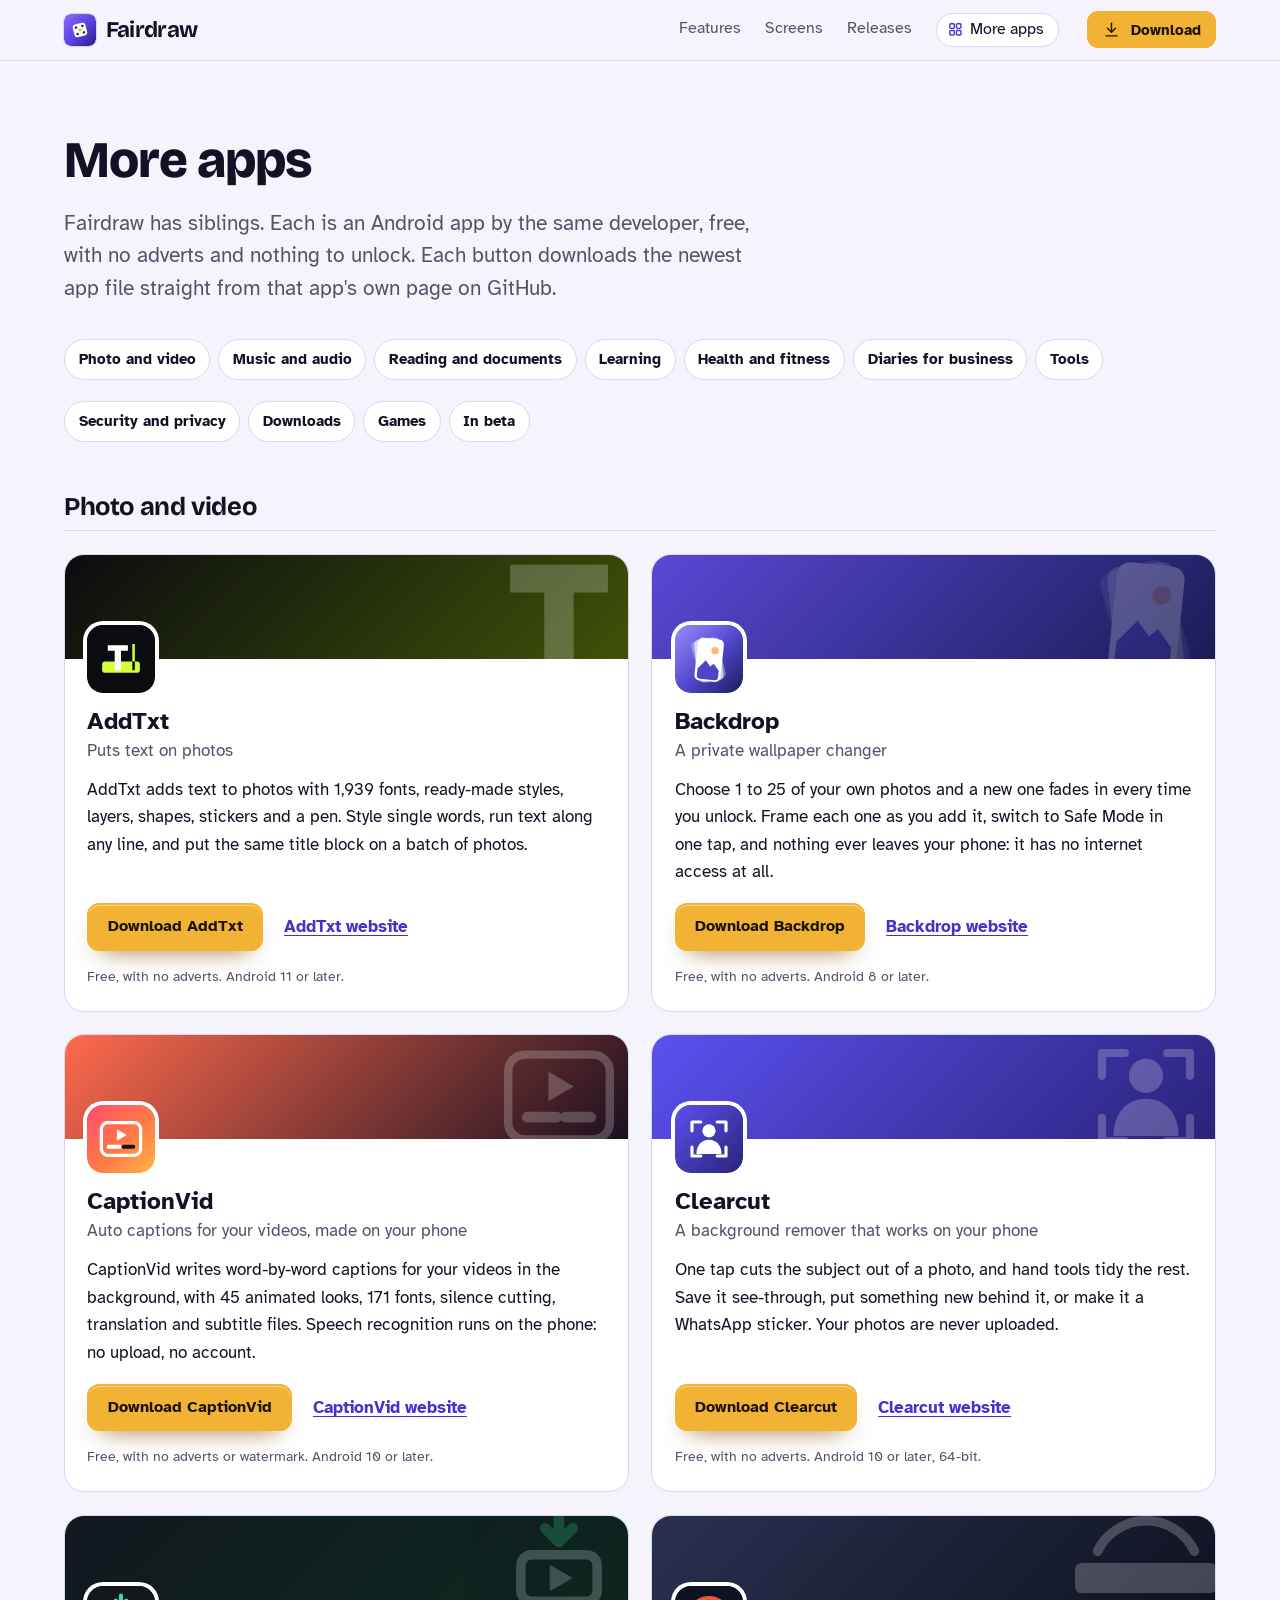
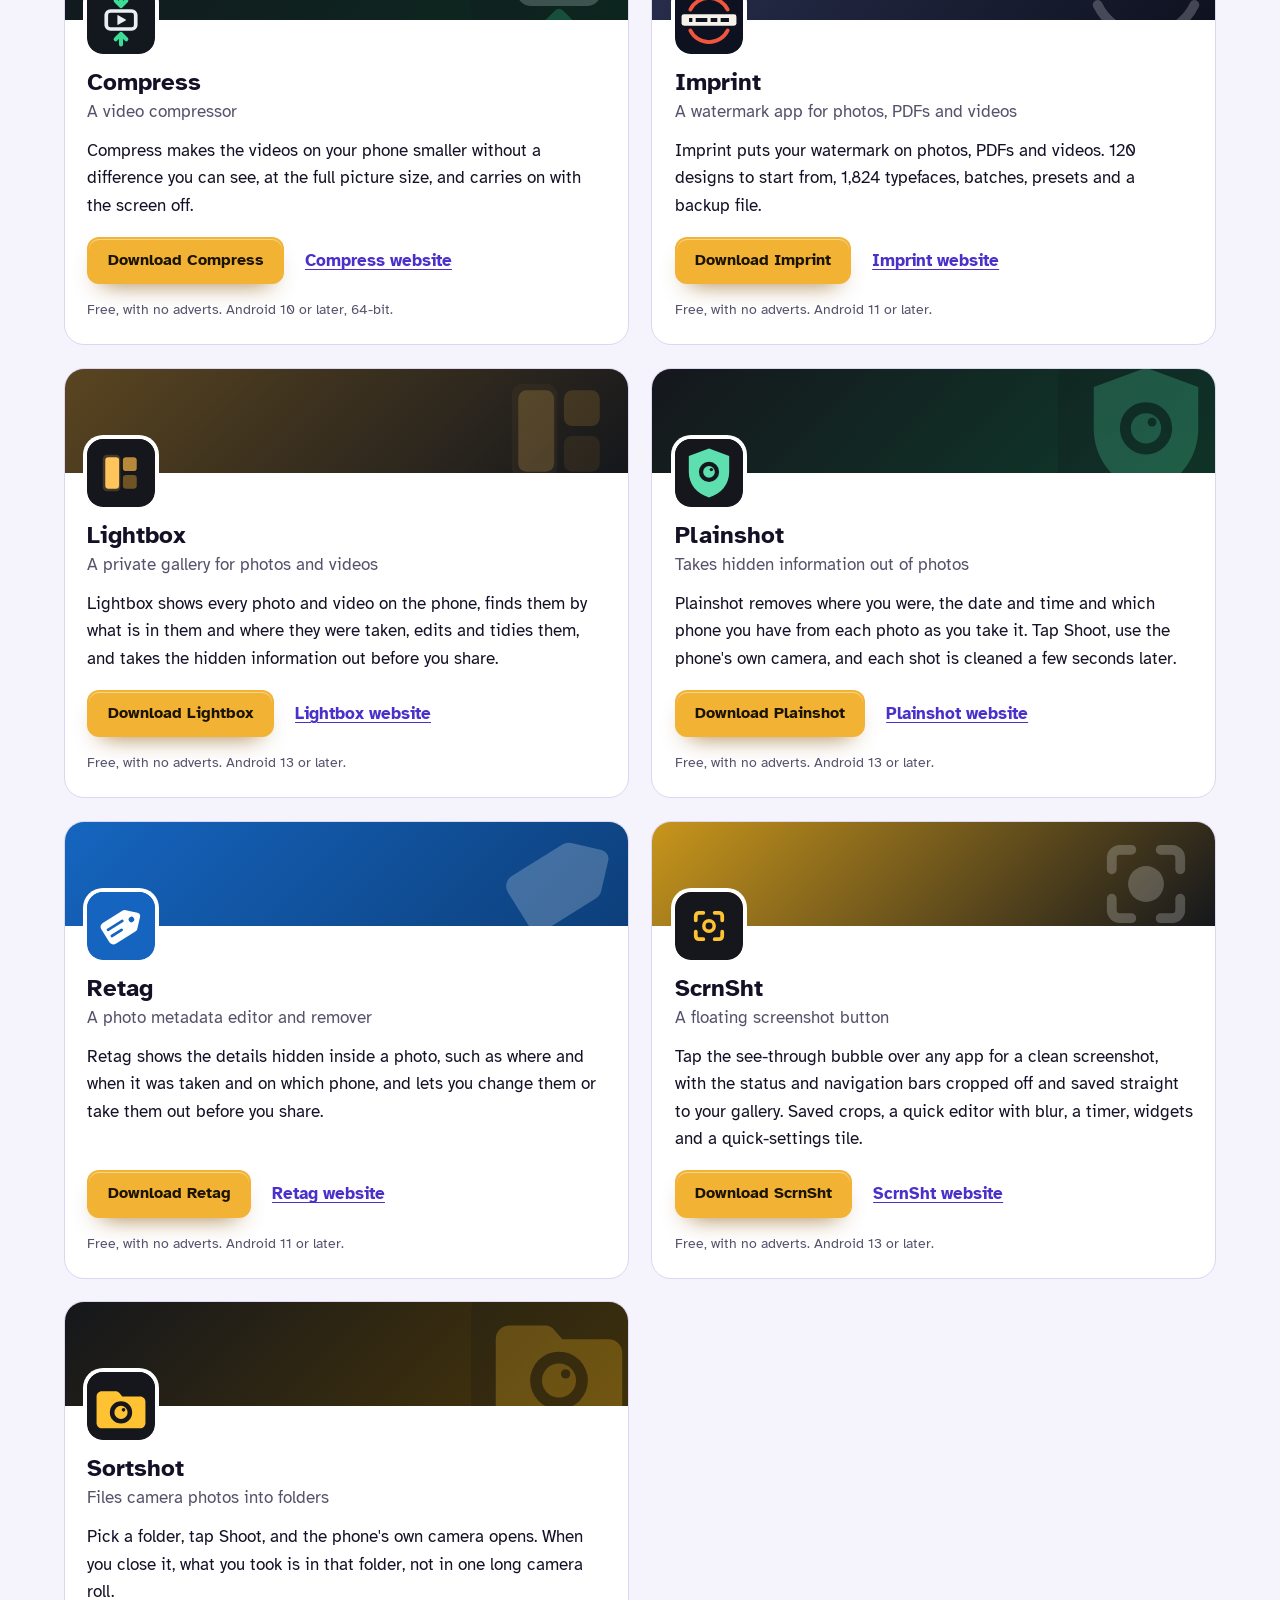
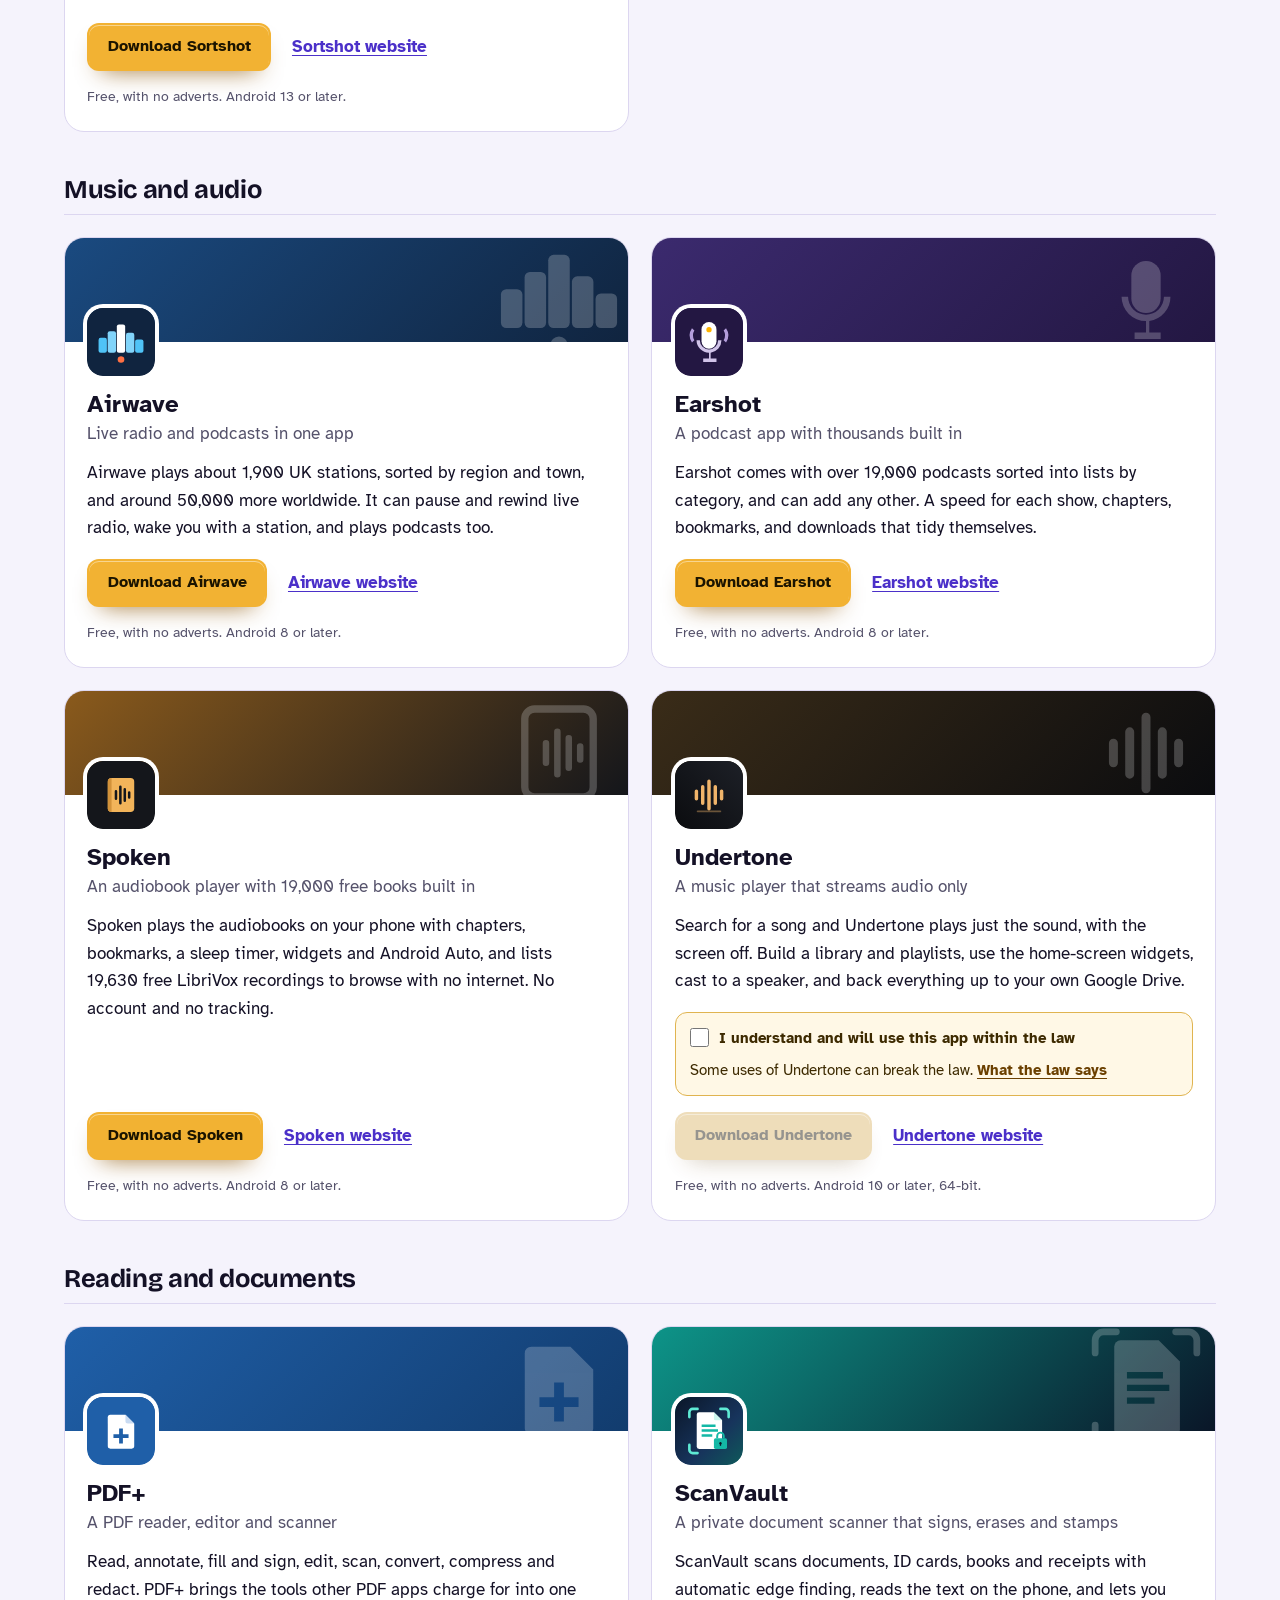
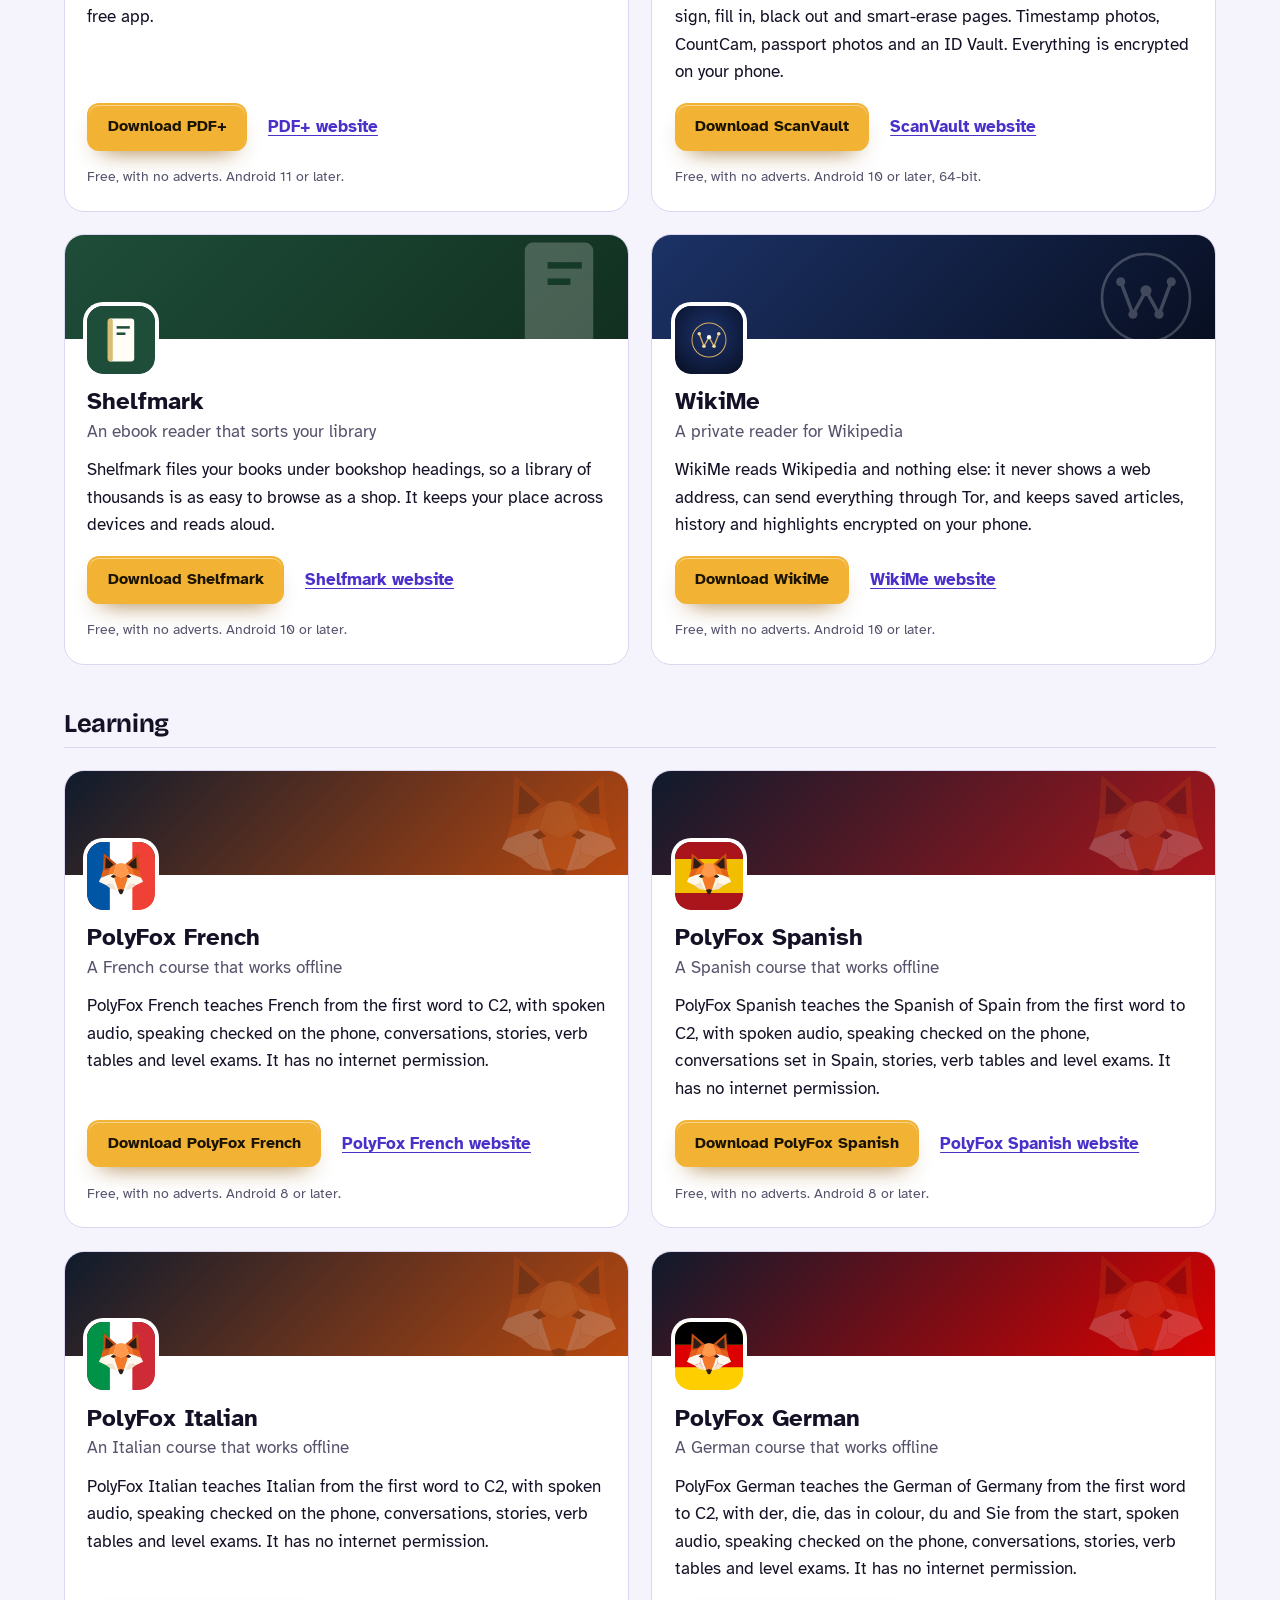
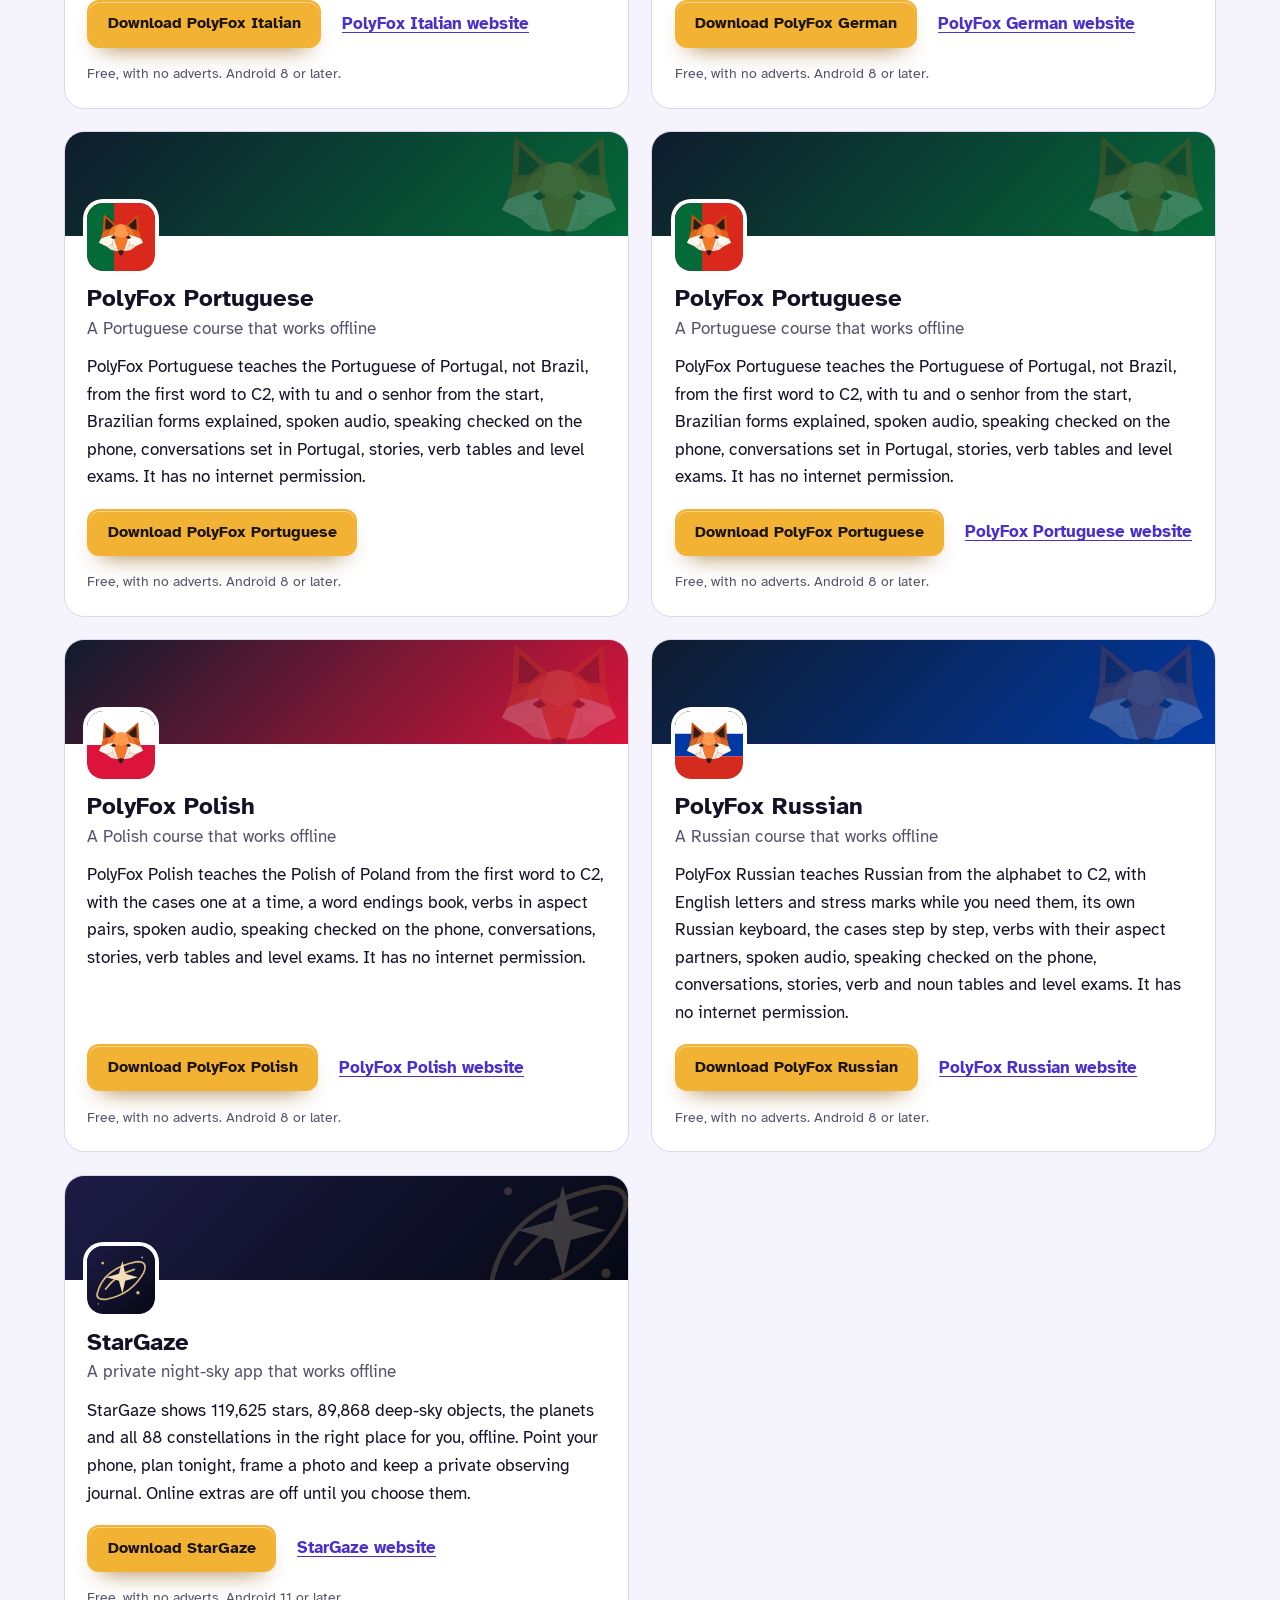
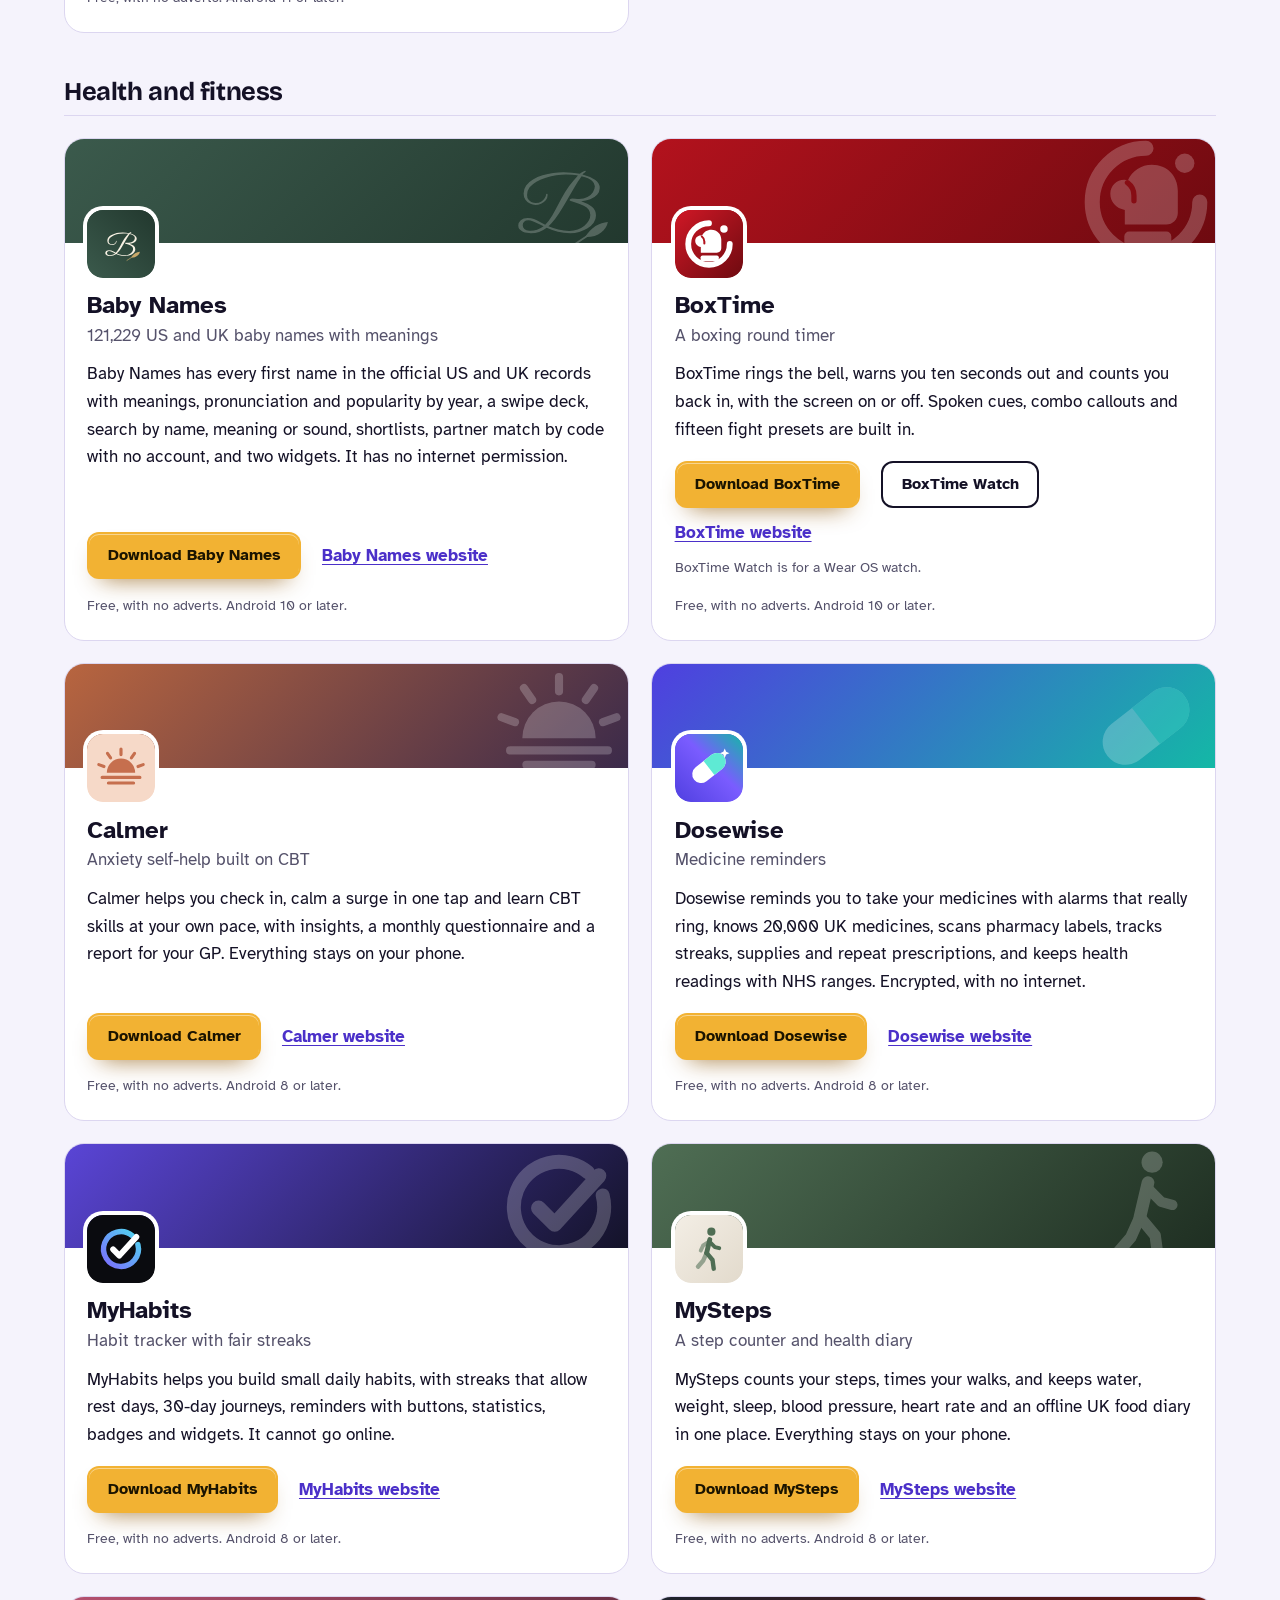
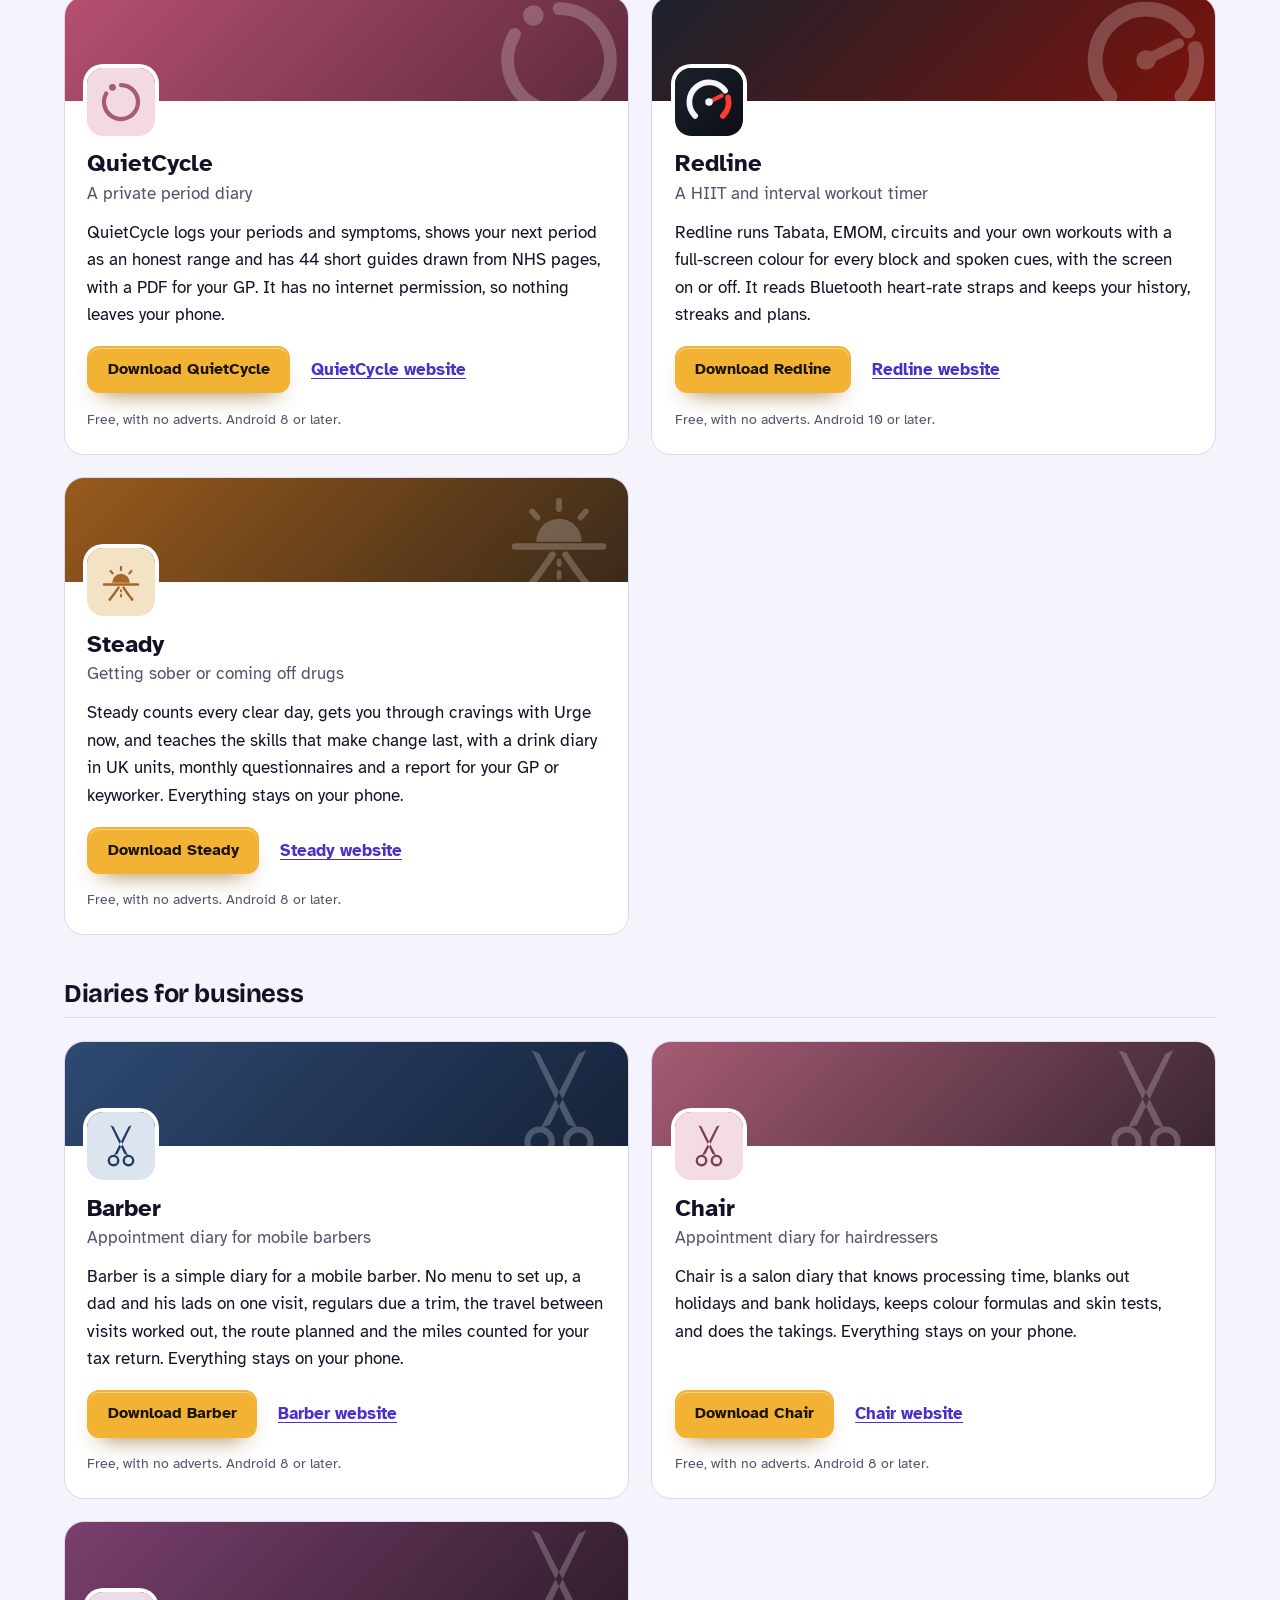
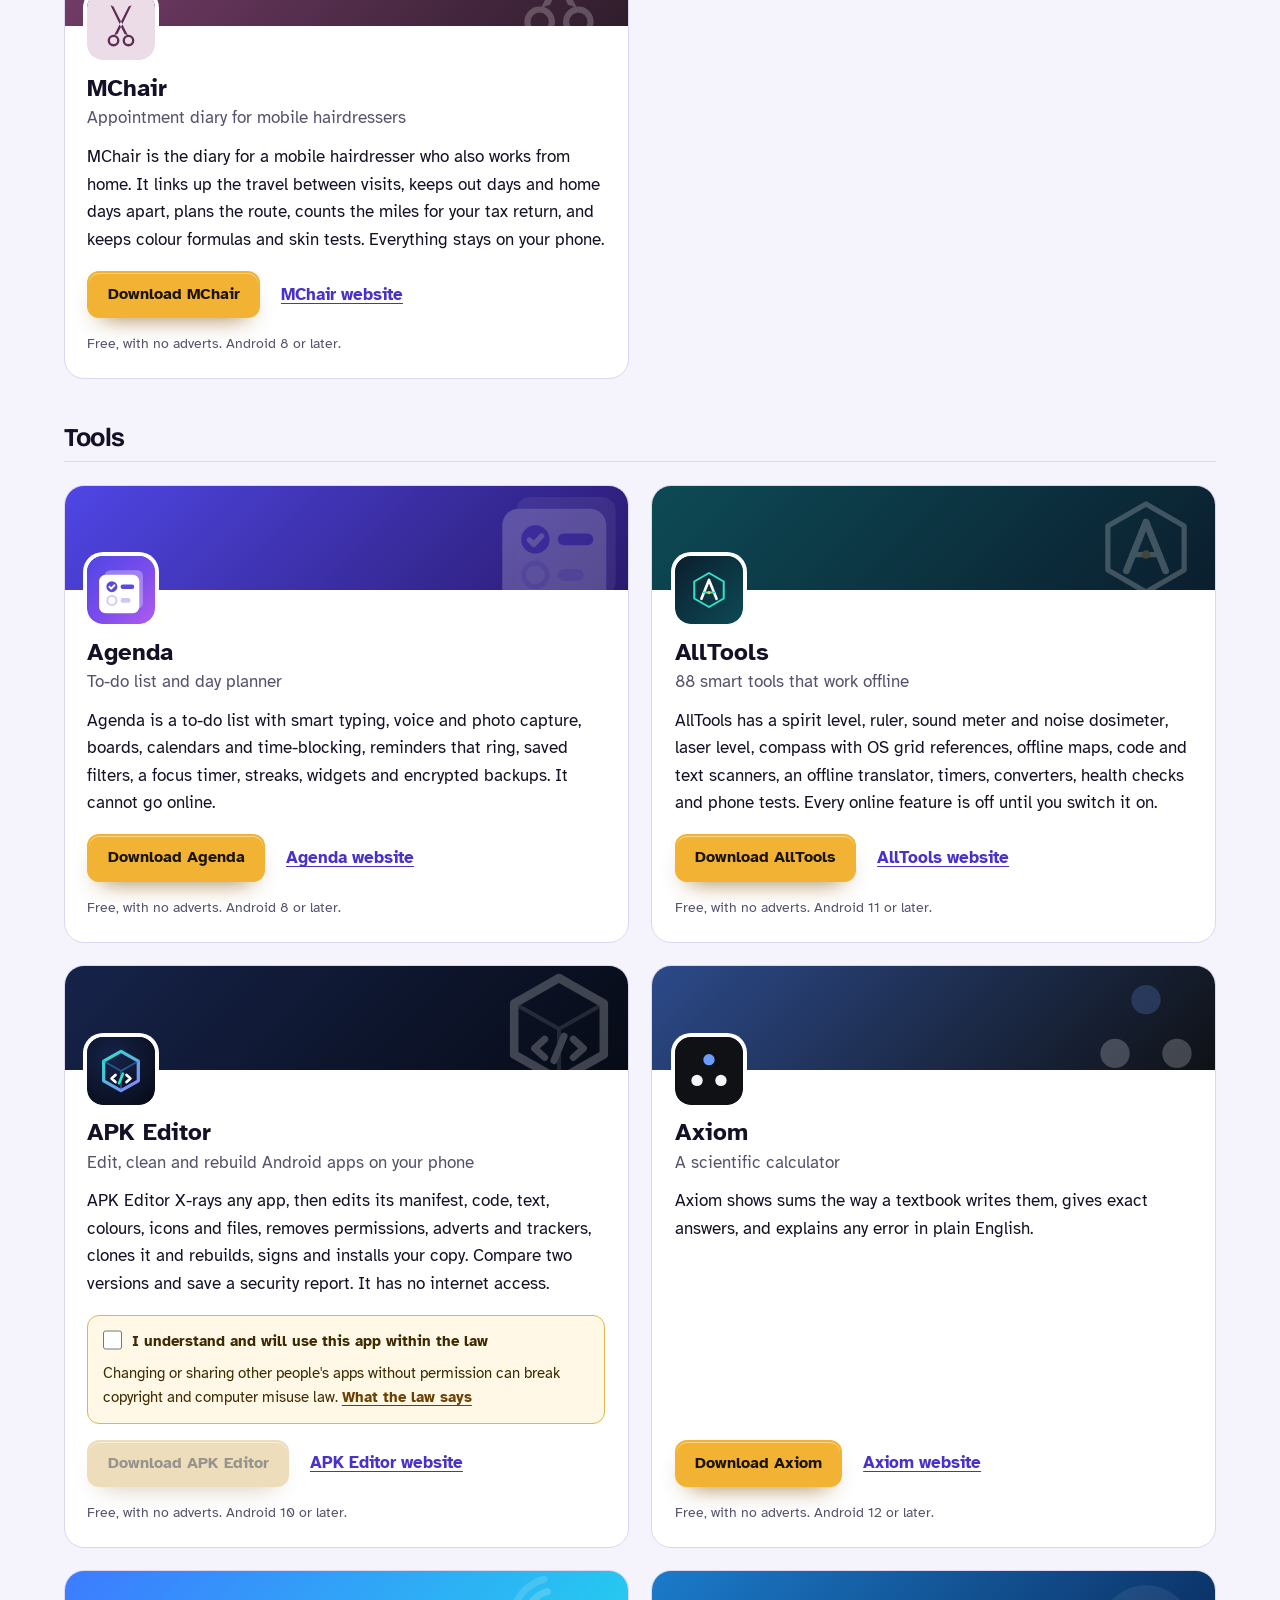
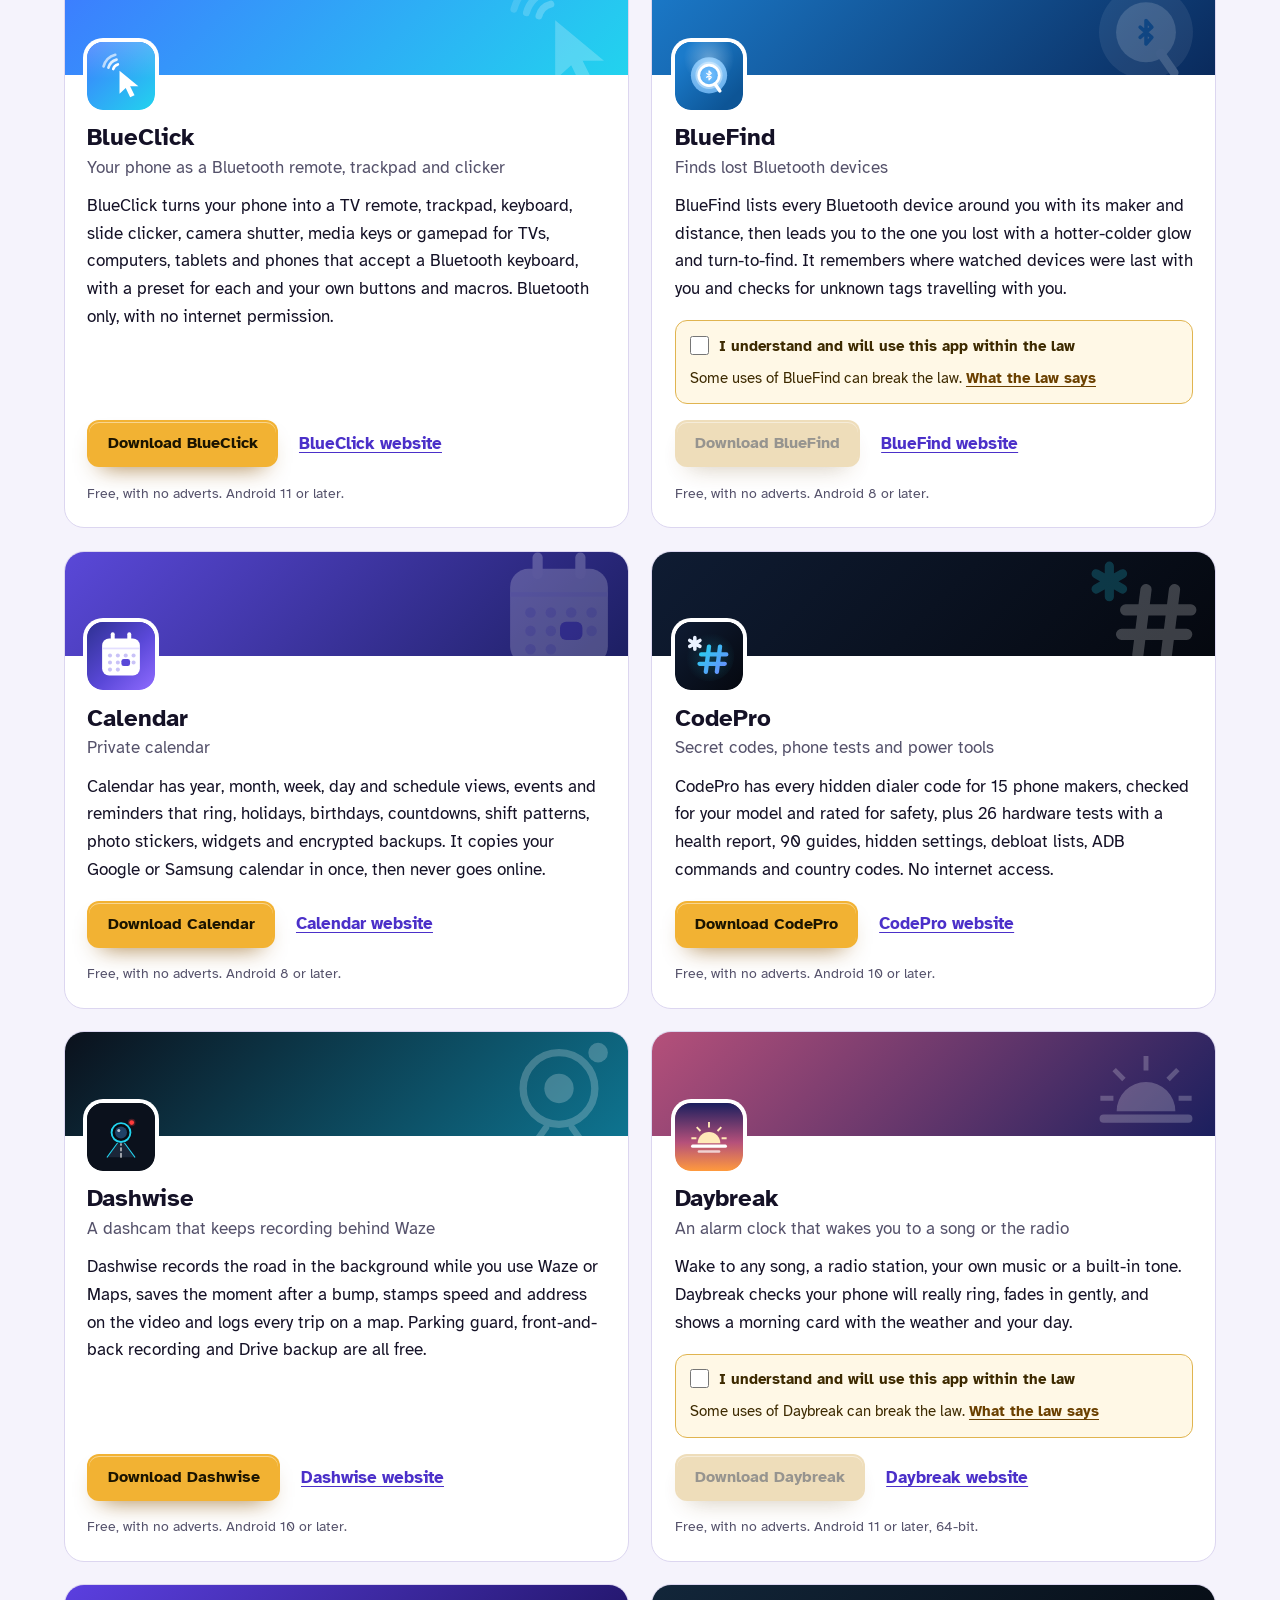
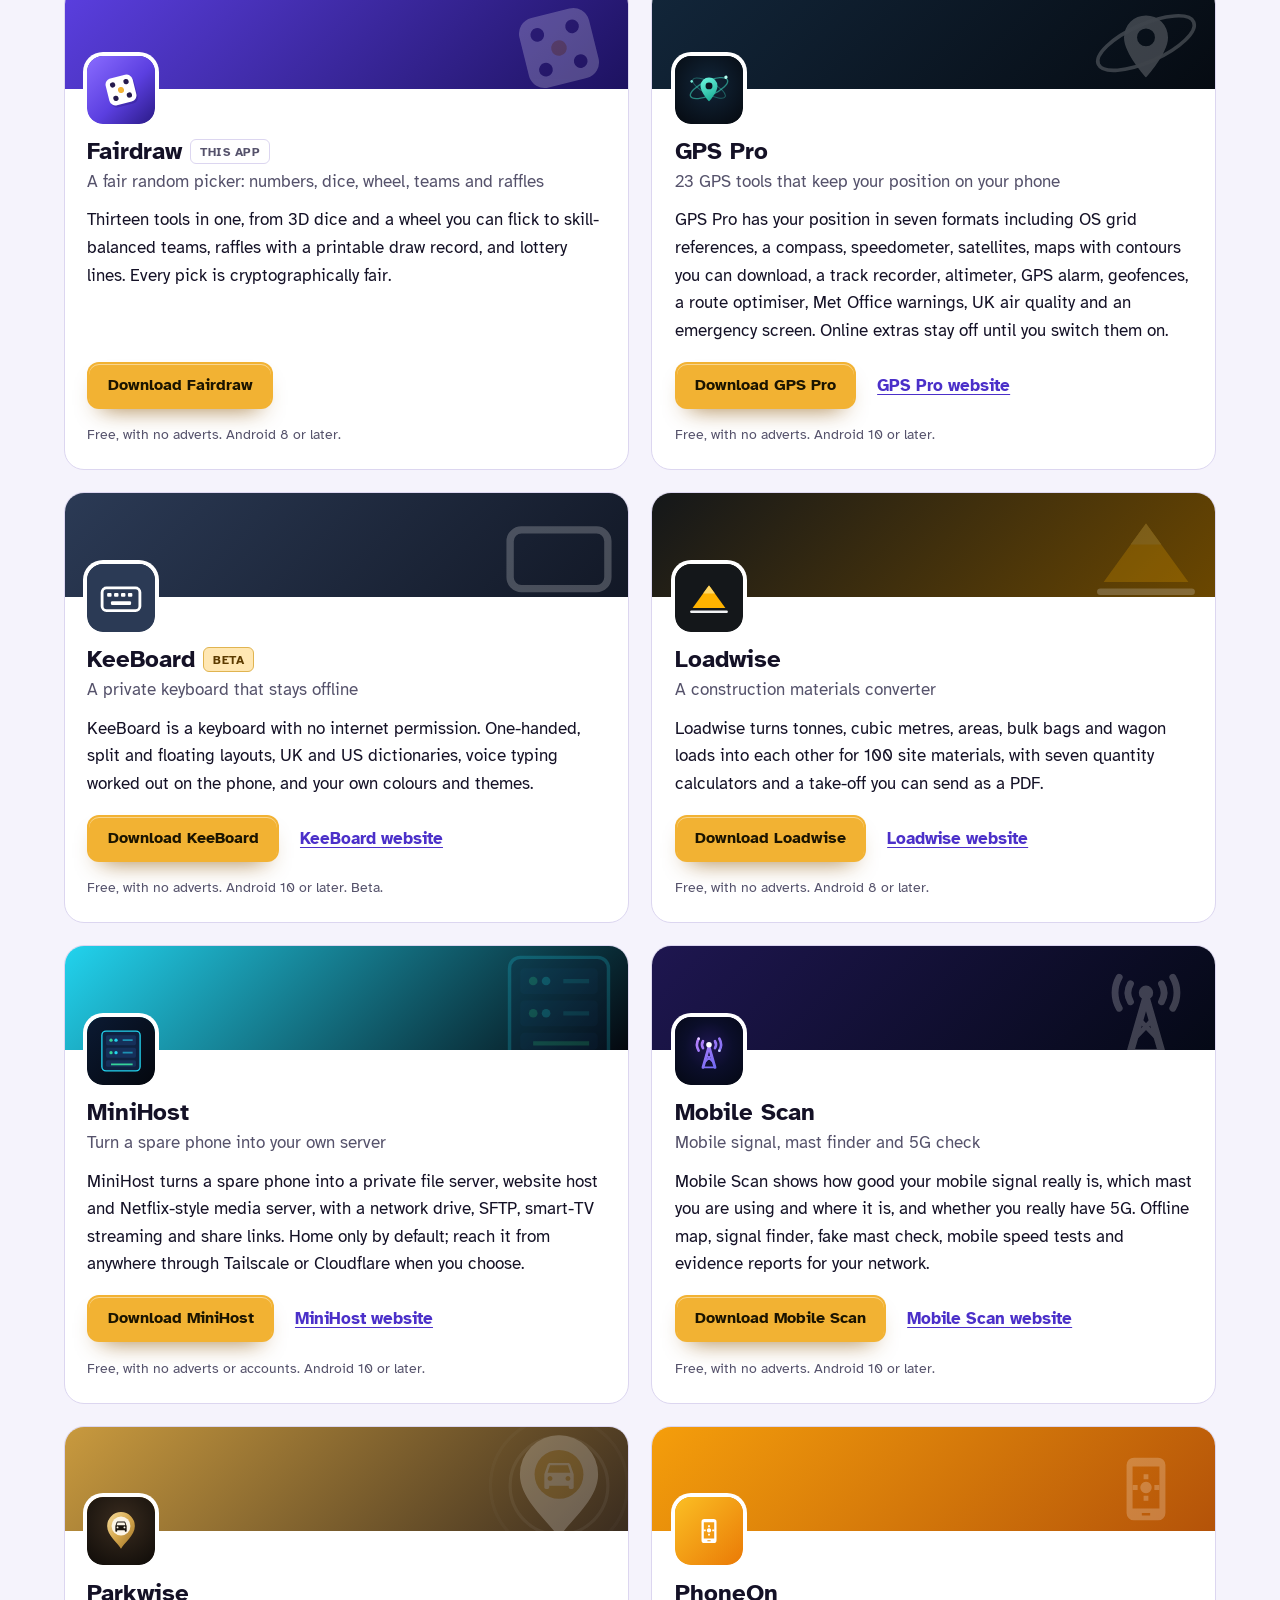
==== commit 5b0ed9ef: "More apps: add BlueClick" ====
--- a/more-apps.html
+++ b/more-apps.html
@@ -4,7 +4,7 @@
 <meta charset="utf-8">
 <meta name="viewport" content="width=device-width, initial-scale=1">
 <title>More apps from the maker of Fairdraw</title>
-<meta name="description" content="All 97 free Android apps from the maker of Fairdraw, in one list by category, each with its download and a link to its website.">
+<meta name="description" content="All 98 free Android apps from the maker of Fairdraw, in one list by category, each with its download and a link to its website.">
 <meta name="author" content="Jonathan Jackson">
 <link rel="canonical" href="https://customgpter.github.io/fairdraw/more-apps.html">
 <meta name="theme-color" content="#f5f3fc" media="(prefers-color-scheme: light)">
@@ -12,7 +12,7 @@
 <meta property="og:type" content="website">
 <meta property="og:site_name" content="Fairdraw">
 <meta property="og:title" content="More apps from the maker of Fairdraw">
-<meta property="og:description" content="All 97 free Android apps from the maker of Fairdraw, in one list by category, each with its download and a link to its website.">
+<meta property="og:description" content="All 98 free Android apps from the maker of Fairdraw, in one list by category, each with its download and a link to its website.">
 <meta property="og:url" content="https://customgpter.github.io/fairdraw/more-apps.html">
 <meta property="og:image" content="https://customgpter.github.io/fairdraw/assets/og.png">
 <meta property="og:image:width" content="1200">
@@ -86,7 +86,7 @@
 <div class="mapps-group" role="group" aria-labelledby="apps-tools"><h2 class="mapps-cat" id="apps-tools">Tools</h2>
 <ul class="mapps"><li class="mapp" style="--b:#4f46e5;--b2:#2a1a6e"><div class="mapp-cover" aria-hidden="true"><svg viewBox="0 0 108 108"><g transform="translate(54 56) scale(1.45) translate(-52 -56)"><rect x="34" y="33" width="42" height="42" rx="6" fill="#fff" fill-opacity=".3"/><rect x="28" y="38" width="44" height="42" rx="7" fill="#fff" fill-opacity=".95"/><circle cx="42" cy="51" r="6" fill="#5b4bdb"/><path d="M39.4 51.2l1.9 1.9 3.4-3.6" stroke="#fff" stroke-width="2.2" fill="none" stroke-linecap="round" stroke-linejoin="round"/><rect x="51.5" y="48.5" width="15" height="5" rx="2.5" fill="#5b4bdb"/><circle cx="42" cy="66" r="5" fill="none" stroke="#cfc8f7" stroke-width="2"/><rect x="51.5" y="63.5" width="11" height="5" rx="2.5" fill="#cfc8f7"/></g></svg></div><div class="mapp-body"><svg class="mapp-icon" viewBox="0 0 108 108" aria-hidden="true"><defs><linearGradient id="i-agenda-agi" x1="0" y1="0" x2="1" y2="1"><stop offset="0" stop-color="#4f46e5"/><stop offset=".55" stop-color="#7c4deb"/><stop offset="1" stop-color="#b15cf0"/></linearGradient></defs><rect width="108" height="108" rx="24" fill="url(#i-agenda-agi)"/><g transform="translate(54 56) scale(1.45) translate(-52 -56)"><rect x="34" y="33" width="42" height="42" rx="6" fill="#fff" fill-opacity=".3"/><rect x="28" y="38" width="44" height="42" rx="7" fill="#fff"/><circle cx="42" cy="51" r="6" fill="#5b4bdb"/><path d="M39.4 51.2l1.9 1.9 3.4-3.6" stroke="#fff" stroke-width="2.2" fill="none" stroke-linecap="round" stroke-linejoin="round"/><rect x="51.5" y="48.5" width="15" height="5" rx="2.5" fill="#5b4bdb"/><circle cx="42" cy="66" r="5" fill="none" stroke="#cfc8f7" stroke-width="2"/><rect x="51.5" y="63.5" width="11" height="5" rx="2.5" fill="#cfc8f7"/></g></svg><h3>Agenda</h3><p class="mapp-kind">To-do list and day planner</p><p class="mapp-say">Agenda is a to-do list with smart typing, voice and photo capture, boards, calendars and time-blocking, reminders that ring, saved filters, a focus timer, streaks, widgets and encrypted backups. It cannot go online.</p><p class="mapp-go"><a class="button" href="https://github.com/CustomGPTer/agenda/releases/latest/download/Agenda.apk">Download Agenda</a><a class="mapp-site" href="https://customgpter.github.io/agenda/">Agenda website</a></p><p class="mapp-needs">Free, with no adverts. Android 8 or later.</p></div></li>
 <li class="mapp" style="--b:#0d4a55;--b2:#0b1e2e"><div class="mapp-cover" aria-hidden="true"><svg viewBox="0 0 108 108"><path d="M54 27L77.4 40.5L77.4 67.5L54 81L30.6 67.5L30.6 40.5Z" stroke="#fff" stroke-width="3.2" stroke-linejoin="round" fill="none"/><path d="M42 68L54 38L66 68" stroke="#fff" stroke-width="4.2" stroke-linecap="round" stroke-linejoin="round" fill="none"/><path d="M45.5 58L62.5 58" stroke="#fff" stroke-width="3.2" stroke-linecap="round"/><circle cx="54" cy="58" r="2.6" fill="#ffc24b"/></svg></div><div class="mapp-body"><svg class="mapp-icon" viewBox="0 0 108 108" aria-hidden="true"><defs><linearGradient id="i-alltools-atbg" x1="0" y1="0" x2="1" y2="1"><stop offset="0" stop-color="#0b1e2e"/><stop offset="1" stop-color="#0d4a55"/></linearGradient></defs><rect width="108" height="108" rx="24" fill="url(#i-alltools-atbg)"/><path d="M54 27L77.4 40.5L77.4 67.5L54 81L30.6 67.5L30.6 40.5Z" stroke="#35e0c8" stroke-width="3.2" stroke-linejoin="round" fill="none"/><path d="M42 68L54 38L66 68" stroke="#fff" stroke-width="4.2" stroke-linecap="round" stroke-linejoin="round" fill="none"/><path d="M45.5 58L62.5 58" stroke="#35e0c8" stroke-width="3.2" stroke-linecap="round"/><circle cx="54" cy="58" r="2.6" fill="#ffc24b"/></svg><h3>AllTools</h3><p class="mapp-kind">88 smart tools that work offline</p><p class="mapp-say">AllTools has a spirit level, ruler, sound meter and noise dosimeter, laser level, compass with OS grid references, offline maps, code and text scanners, an offline translator, timers, converters, health checks and phone tests. Every online feature is off until you switch it on.</p><p class="mapp-go"><a class="button" href="https://github.com/CustomGPTer/alltools/releases/latest/download/AllTools.apk">Download AllTools</a><a class="mapp-site" href="https://customgpter.github.io/alltools/">AllTools website</a></p><p class="mapp-needs">Free, with no adverts. Android 11 or later.</p></div></li><li class="mapp is-gated" style="--b:#16234a;--b2:#070b16"><div class="mapp-cover" aria-hidden="true"><svg viewBox="0 0 108 108"><g transform="translate(54 54) scale(1.25) translate(-54 -52)"><path d="M54 27L76 39.5L76 64.5L54 77L32 64.5L32 39.5Z" stroke="#fff" stroke-width="4.2" stroke-linejoin="round" fill="none"/><path d="M32 39.5L54 52L76 39.5M54 52L54 77" stroke="#fff" stroke-width="2" stroke-linecap="round" fill="none" opacity=".5"/><path d="M47 57L42 61.5L47 66M61 57L66 61.5L61 66" stroke="#fff" stroke-width="3.4" stroke-linecap="round" stroke-linejoin="round" fill="none"/><path d="M56.5 55.5L51.5 67.5" stroke="#fff" stroke-width="3.4" stroke-linecap="round"/></g></svg></div><div class="mapp-body"><svg class="mapp-icon" viewBox="0 0 108 108" aria-hidden="true"><defs><radialGradient id="i-apkeditor-aebg" cx="40" cy="34" r="96" gradientUnits="userSpaceOnUse"><stop offset="0" stop-color="#16234a"/><stop offset="1" stop-color="#070b16"/></radialGradient><linearGradient id="i-apkeditor-aehx" x1="32" y1="27" x2="76" y2="77" gradientUnits="userSpaceOnUse"><stop offset="0" stop-color="#2ee6c5"/><stop offset="1" stop-color="#8b7cff"/></linearGradient></defs><rect width="108" height="108" rx="24" fill="url(#i-apkeditor-aebg)"/><g transform="translate(54 54) scale(1.25) translate(-54 -52)"><path d="M54 27L76 39.5L76 64.5L54 77L32 64.5L32 39.5Z" stroke="url(#i-apkeditor-aehx)" stroke-width="4.2" stroke-linejoin="round" fill="none"/><path d="M32 39.5L54 52L76 39.5M54 52L54 77" stroke="#3d8fd6" stroke-width="2" stroke-linecap="round" fill="none" opacity=".55"/><path d="M47 57L42 61.5L47 66M61 57L66 61.5L61 66" stroke="#fff" stroke-width="3.4" stroke-linecap="round" stroke-linejoin="round" fill="none"/><path d="M56.5 55.5L51.5 67.5" stroke="#2ee6c5" stroke-width="3.4" stroke-linecap="round"/></g></svg><h3>APK Editor</h3><p class="mapp-kind">Edit, clean and rebuild Android apps on your phone</p><p class="mapp-say">APK Editor X-rays any app, then edits its manifest, code, text, colours, icons and files, removes permissions, adverts and trackers, clones it and rebuilds, signs and installs your copy. Compare two versions and save a security report. It has no internet access.</p><div class="mapp-law" data-gate><label><input type="checkbox"> I understand and will use this app within the law</label><p>Changing or sharing other people's apps without permission can break copyright and computer misuse law. <a href="https://customgpter.github.io/apkeditor/terms.html#law">What the law says</a></p><noscript><p>Turn on JavaScript to download, or use the <a href="https://customgpter.github.io/apkeditor/">APK Editor website</a>.</p></noscript></div><p class="mapp-go"><a class="button" data-href="https://github.com/CustomGPTer/apkeditor/releases/latest/download/APKEditor.apk" aria-disabled="true" role="link" tabindex="-1">Download APK Editor</a><a class="mapp-site" href="https://customgpter.github.io/apkeditor/">APK Editor website</a></p><p class="mapp-needs">Free, with no adverts. Android 10 or later.</p></div></li><li class="mapp" style="--b:#2c4a8a;--b2:#0f1115"><div class="mapp-cover" aria-hidden="true"><svg viewBox="0 0 108 108"><circle cx="54" cy="36" r="9" fill="#6c9bff"/><circle cx="35" cy="69" r="9" fill="#f3f5f8"/><circle cx="73" cy="69" r="9" fill="#f3f5f8"/></svg></div><div class="mapp-body"><svg class="mapp-icon" viewBox="0 0 108 108" aria-hidden="true"><rect width="108" height="108" rx="24" fill="#0f1115"/><circle cx="54" cy="36" r="9" fill="#6c9bff"/><circle cx="35" cy="69" r="9" fill="#f3f5f8"/><circle cx="73" cy="69" r="9" fill="#f3f5f8"/></svg><h3>Axiom</h3><p class="mapp-kind">A scientific calculator</p><p class="mapp-say">Axiom shows sums the way a textbook writes them, gives exact answers, and explains any error in plain English.</p><p class="mapp-go"><a class="button" href="https://github.com/CustomGPTer/axiom/releases/latest/download/Axiom.apk">Download Axiom</a><a class="mapp-site" href="https://customgpter.github.io/axiom/">Axiom website</a></p><p class="mapp-needs">Free, with no adverts. Android 12 or later.</p></div></li>
-<li class="mapp is-gated" style="--b:#1b7bcb;--b2:#0a2a5c"><div class="mapp-cover" aria-hidden="true"><svg viewBox="0 0 108 108"><circle cx="54" cy="52.92" r="28.8" fill="#fff" fill-opacity=".35"/><path d="M63 65.88L71.28 77.76" stroke="#fff" stroke-width="5.4" stroke-linecap="round"/><circle cx="54" cy="52.92" r="18.36" fill="#fff" fill-opacity=".95"/><path d="M50.4 49.75L57.6 56.09L54 60.12L54 45.72L57.6 49.75L50.4 56.09" fill="none" stroke="#1B7BCB" stroke-width="2.2" stroke-linecap="round" stroke-linejoin="round"/></svg></div><div class="mapp-body"><svg class="mapp-icon" viewBox="0 0 108 108" aria-hidden="true"><defs><linearGradient id="i-bluefind-bfa" gradientUnits="userSpaceOnUse" x1="18" y1="18" x2="90" y2="90"><stop offset="0" stop-color="#1B7BCB"/><stop offset="1" stop-color="#0D5596"/></linearGradient><radialGradient id="i-bluefind-bfb" gradientUnits="userSpaceOnUse" cx="54" cy="26" r="40"><stop offset="0" stop-color="#fff" stop-opacity=".33"/><stop offset="1" stop-color="#fff" stop-opacity="0"/></radialGradient><radialGradient id="i-bluefind-bfc" gradientUnits="userSpaceOnUse" cx="54" cy="39.6" r="39.6"><stop offset="0" stop-color="#B7E0FF"/><stop offset=".6" stop-color="#7FC0F5"/><stop offset="1" stop-color="#6AB0EC"/></radialGradient><radialGradient id="i-bluefind-bfd" gradientUnits="userSpaceOnUse" cx="54" cy="52.92" r="14.4"><stop offset="0" stop-color="#79C3FF"/><stop offset="1" stop-color="#5AAEF5"/></radialGradient></defs><rect width="108" height="108" rx="24" fill="url(#i-bluefind-bfa)"/><rect width="108" height="108" rx="24" fill="url(#i-bluefind-bfb)"/><circle cx="54" cy="52.92" r="28.8" fill="url(#i-bluefind-bfc)"/><circle cx="54" cy="52.92" r="21.6" fill="#fff" fill-opacity=".35"/><path d="M63 65.88L71.28 77.76" stroke="#fff" stroke-width="5.4" stroke-linecap="round"/><circle cx="54" cy="52.92" r="18.36" fill="#fff"/><circle cx="54" cy="52.92" r="14.04" fill="url(#i-bluefind-bfd)"/><path d="M50.4 49.75L57.6 56.09L54 60.12L54 45.72L57.6 49.75L50.4 56.09" fill="none" stroke="#fff" stroke-width="1.87" stroke-linecap="round" stroke-linejoin="round"/></svg><h3>BlueFind</h3><p class="mapp-kind">Finds lost Bluetooth devices</p><p class="mapp-say">BlueFind lists every Bluetooth device around you with its maker and distance, then leads you to the one you lost with a hotter-colder glow and turn-to-find. It remembers where watched devices were last with you and checks for unknown tags travelling with you.</p><div class="mapp-law" data-gate><label><input type="checkbox"> I understand and will use this app within the law</label><p>Some uses of BlueFind can break the law. <a href="https://customgpter.github.io/bluefind/terms.html#law">What the law says</a></p><noscript><p>Turn on JavaScript to download, or use the <a href="https://customgpter.github.io/bluefind/">BlueFind website</a>.</p></noscript></div><p class="mapp-go"><a class="button" data-href="https://github.com/CustomGPTer/bluefind/releases/latest/download/BlueFind.apk" aria-disabled="true" role="link" tabindex="-1">Download BlueFind</a><a class="mapp-site" href="https://customgpter.github.io/bluefind/">BlueFind website</a></p><p class="mapp-needs">Free, with no adverts. Android 8 or later.</p></div></li>
+<li class="mapp" style="--b:#3D7BFF;--b2:#22D3EE"><div class="mapp-cover" aria-hidden="true"><svg viewBox="0 0 108 108"><g transform="translate(54 54) scale(1.3) translate(-54 -54)"><path fill="#fff" d="M52.20 47.52L52.20 75.60L59.76 68.76L65.16 79.92L70.56 77.40L65.16 66.60L75.24 66.60Z"/><g fill="none" stroke="#fff" stroke-width="3.31" stroke-linecap="round"><path d="M44.55 45.47A7.92 7.92 0 0 1 50.15 39.87"/><path opacity=".82" d="M38.64 43.89A14.04 14.04 0 0 1 48.57 33.96"/><path opacity=".64" d="M32.73 42.30A20.16 20.16 0 0 1 46.98 28.05"/></g></g></svg></div><div class="mapp-body"><svg class="mapp-icon" viewBox="0 0 108 108" aria-hidden="true"><defs><linearGradient id="i-blueclick-bcbg" x1="0" y1="0" x2="108" y2="108" gradientUnits="userSpaceOnUse"><stop offset="0" stop-color="#3D7BFF"/><stop offset="1" stop-color="#22D3EE"/></linearGradient><linearGradient id="i-blueclick-bcsh" x1="0" y1="0" x2="0" y2="58" gradientUnits="userSpaceOnUse"><stop offset="0" stop-color="#fff" stop-opacity=".19"/><stop offset="1" stop-color="#fff" stop-opacity="0"/></linearGradient></defs><rect width="108" height="108" rx="24" fill="url(#i-blueclick-bcbg)"/><path d="M0 24A24 24 0 0 1 24 0H84A24 24 0 0 1 108 24V58H0Z" fill="url(#i-blueclick-bcsh)"/><g transform="translate(54 54) scale(1.3) translate(-54 -54)"><path fill="#fff" d="M52.20 47.52L52.20 75.60L59.76 68.76L65.16 79.92L70.56 77.40L65.16 66.60L75.24 66.60Z"/><g fill="none" stroke="#fff" stroke-width="3.31" stroke-linecap="round"><path d="M44.55 45.47A7.92 7.92 0 0 1 50.15 39.87"/><path opacity=".82" d="M38.64 43.89A14.04 14.04 0 0 1 48.57 33.96"/><path opacity=".64" d="M32.73 42.30A20.16 20.16 0 0 1 46.98 28.05"/></g></g></svg><h3>BlueClick</h3><p class="mapp-kind">Your phone as a Bluetooth remote, trackpad and clicker</p><p class="mapp-say">BlueClick turns your phone into a TV remote, trackpad, keyboard, slide clicker, camera shutter, media keys or gamepad for TVs, computers, tablets and phones that accept a Bluetooth keyboard, with a preset for each and your own buttons and macros. Bluetooth only, with no internet permission.</p><p class="mapp-go"><a class="button" href="https://github.com/CustomGPTer/blueclick/releases/latest/download/BlueClick.apk">Download BlueClick</a><a class="mapp-site" href="https://customgpter.github.io/blueclick/">BlueClick website</a></p><p class="mapp-needs">Free, with no adverts. Android 11 or later.</p></div></li><li class="mapp is-gated" style="--b:#1b7bcb;--b2:#0a2a5c"><div class="mapp-cover" aria-hidden="true"><svg viewBox="0 0 108 108"><circle cx="54" cy="52.92" r="28.8" fill="#fff" fill-opacity=".35"/><path d="M63 65.88L71.28 77.76" stroke="#fff" stroke-width="5.4" stroke-linecap="round"/><circle cx="54" cy="52.92" r="18.36" fill="#fff" fill-opacity=".95"/><path d="M50.4 49.75L57.6 56.09L54 60.12L54 45.72L57.6 49.75L50.4 56.09" fill="none" stroke="#1B7BCB" stroke-width="2.2" stroke-linecap="round" stroke-linejoin="round"/></svg></div><div class="mapp-body"><svg class="mapp-icon" viewBox="0 0 108 108" aria-hidden="true"><defs><linearGradient id="i-bluefind-bfa" gradientUnits="userSpaceOnUse" x1="18" y1="18" x2="90" y2="90"><stop offset="0" stop-color="#1B7BCB"/><stop offset="1" stop-color="#0D5596"/></linearGradient><radialGradient id="i-bluefind-bfb" gradientUnits="userSpaceOnUse" cx="54" cy="26" r="40"><stop offset="0" stop-color="#fff" stop-opacity=".33"/><stop offset="1" stop-color="#fff" stop-opacity="0"/></radialGradient><radialGradient id="i-bluefind-bfc" gradientUnits="userSpaceOnUse" cx="54" cy="39.6" r="39.6"><stop offset="0" stop-color="#B7E0FF"/><stop offset=".6" stop-color="#7FC0F5"/><stop offset="1" stop-color="#6AB0EC"/></radialGradient><radialGradient id="i-bluefind-bfd" gradientUnits="userSpaceOnUse" cx="54" cy="52.92" r="14.4"><stop offset="0" stop-color="#79C3FF"/><stop offset="1" stop-color="#5AAEF5"/></radialGradient></defs><rect width="108" height="108" rx="24" fill="url(#i-bluefind-bfa)"/><rect width="108" height="108" rx="24" fill="url(#i-bluefind-bfb)"/><circle cx="54" cy="52.92" r="28.8" fill="url(#i-bluefind-bfc)"/><circle cx="54" cy="52.92" r="21.6" fill="#fff" fill-opacity=".35"/><path d="M63 65.88L71.28 77.76" stroke="#fff" stroke-width="5.4" stroke-linecap="round"/><circle cx="54" cy="52.92" r="18.36" fill="#fff"/><circle cx="54" cy="52.92" r="14.04" fill="url(#i-bluefind-bfd)"/><path d="M50.4 49.75L57.6 56.09L54 60.12L54 45.72L57.6 49.75L50.4 56.09" fill="none" stroke="#fff" stroke-width="1.87" stroke-linecap="round" stroke-linejoin="round"/></svg><h3>BlueFind</h3><p class="mapp-kind">Finds lost Bluetooth devices</p><p class="mapp-say">BlueFind lists every Bluetooth device around you with its maker and distance, then leads you to the one you lost with a hotter-colder glow and turn-to-find. It remembers where watched devices were last with you and checks for unknown tags travelling with you.</p><div class="mapp-law" data-gate><label><input type="checkbox"> I understand and will use this app within the law</label><p>Some uses of BlueFind can break the law. <a href="https://customgpter.github.io/bluefind/terms.html#law">What the law says</a></p><noscript><p>Turn on JavaScript to download, or use the <a href="https://customgpter.github.io/bluefind/">BlueFind website</a>.</p></noscript></div><p class="mapp-go"><a class="button" data-href="https://github.com/CustomGPTer/bluefind/releases/latest/download/BlueFind.apk" aria-disabled="true" role="link" tabindex="-1">Download BlueFind</a><a class="mapp-site" href="https://customgpter.github.io/bluefind/">BlueFind website</a></p><p class="mapp-needs">Free, with no adverts. Android 8 or later.</p></div></li>
 <li class="mapp" style="--b:#5a48d8;--b2:#1d1f63"><div class="mapp-cover" aria-hidden="true"><svg viewBox="0 0 108 108"><g transform="translate(54 55) scale(1.25) translate(-54 -55)"><path d="M39,32 h30 a9,9 0 0 1 9,9 v29 a9,9 0 0 1 -9,9 h-30 a9,9 0 0 1 -9,-9 v-29 a9,9 0 0 1 9,-9 z" fill="#fff" fill-opacity=".95"/><rect x="41" y="24" width="5" height="13" rx="2.5" fill="#fff"/><rect x="62" y="24" width="5" height="13" rx="2.5" fill="#fff"/><rect x="30" y="43.5" width="48" height="2.2" fill="#e3deff"/><g fill="#c9c2f7"><circle cx="40" cy="53.5" r="2.6"/><circle cx="50" cy="53.5" r="2.6"/><circle cx="60" cy="53.5" r="2.6"/><circle cx="70" cy="53.5" r="2.6"/><circle cx="40" cy="62.5" r="2.6"/><circle cx="50" cy="62.5" r="2.6"/><circle cx="70" cy="62.5" r="2.6"/><circle cx="40" cy="71.5" r="2.6"/><circle cx="50" cy="71.5" r="2.6"/></g><rect x="54.5" y="58" width="11" height="9" rx="3" fill="#5a48d8"/></g></svg></div><div class="mapp-body"><svg class="mapp-icon" viewBox="0 0 108 108" aria-hidden="true"><defs><linearGradient id="i-calendar-cli" x1="0" y1="0" x2="1" y2="1"><stop offset="0" stop-color="#2e3192"/><stop offset=".55" stop-color="#5a48d8"/><stop offset="1" stop-color="#8f6bff"/></linearGradient></defs><rect width="108" height="108" rx="24" fill="url(#i-calendar-cli)"/><g transform="translate(54 55) scale(1.25) translate(-54 -55)"><path d="M39,32 h30 a9,9 0 0 1 9,9 v29 a9,9 0 0 1 -9,9 h-30 a9,9 0 0 1 -9,-9 v-29 a9,9 0 0 1 9,-9 z" fill="#fff"/><rect x="41" y="24" width="5" height="13" rx="2.5" fill="#fff"/><rect x="62" y="24" width="5" height="13" rx="2.5" fill="#fff"/><rect x="30" y="43.5" width="48" height="2.2" fill="#e3deff"/><g fill="#c9c2f7"><circle cx="40" cy="53.5" r="2.6"/><circle cx="50" cy="53.5" r="2.6"/><circle cx="60" cy="53.5" r="2.6"/><circle cx="70" cy="53.5" r="2.6"/><circle cx="40" cy="62.5" r="2.6"/><circle cx="50" cy="62.5" r="2.6"/><circle cx="70" cy="62.5" r="2.6"/><circle cx="40" cy="71.5" r="2.6"/><circle cx="50" cy="71.5" r="2.6"/></g><rect x="54.5" y="58" width="11" height="9" rx="3" fill="#5a48d8"/></g></svg><h3>Calendar</h3><p class="mapp-kind">Private calendar</p><p class="mapp-say">Calendar has year, month, week, day and schedule views, events and reminders that ring, holidays, birthdays, countdowns, shift patterns, photo stickers, widgets and encrypted backups. It copies your Google or Samsung calendar in once, then never goes online.</p><p class="mapp-go"><a class="button" href="https://github.com/CustomGPTer/calendar/releases/latest/download/Calendar.apk">Download Calendar</a><a class="mapp-site" href="https://customgpter.github.io/calendar/">Calendar website</a></p><p class="mapp-needs">Free, with no adverts. Android 8 or later.</p></div></li>
 <li class="mapp" style="--b:#0f1c33;--b2:#05080f"><div class="mapp-cover" aria-hidden="true"><svg viewBox="0 0 108 108"><g transform="translate(54 54) scale(1.25) translate(-54 -54)"><path d="M54 42L50 74M68 42L64 74M44 52L76 52M42 64L74 64" fill="none" stroke="#fff" stroke-width="5.5" stroke-linecap="round"/><path d="M36 30.5L36 45.5M29.5 34.25L42.5 41.75M29.5 41.75L42.5 34.25" fill="none" stroke="#22D3EE" stroke-width="4.5" stroke-linecap="round"/></g></svg></div><div class="mapp-body"><svg class="mapp-icon" viewBox="0 0 108 108" aria-hidden="true"><defs><linearGradient id="i-codepro-cpbg" x1="0" y1="0" x2="1" y2="1"><stop offset="0" stop-color="#0F1C33"/><stop offset="1" stop-color="#05080F"/></linearGradient><radialGradient id="i-codepro-cpgl" cx="58" cy="58" r="40" gradientUnits="userSpaceOnUse"><stop offset="0" stop-color="#22D3EE" stop-opacity=".2"/><stop offset="1" stop-color="#22D3EE" stop-opacity="0"/></radialGradient><linearGradient id="i-codepro-cphs" x1="42" y1="42" x2="76" y2="74" gradientUnits="userSpaceOnUse"><stop offset="0" stop-color="#22D3EE"/><stop offset="1" stop-color="#6E8BFF"/></linearGradient></defs><rect width="108" height="108" rx="24" fill="url(#i-codepro-cpbg)"/><circle cx="54" cy="54" r="40" fill="url(#i-codepro-cpgl)"/><g transform="translate(54 54) scale(1.25) translate(-54 -54)"><path d="M54 42L50 74M68 42L64 74M44 52L76 52M42 64L74 64" fill="none" stroke="url(#i-codepro-cphs)" stroke-width="5.5" stroke-linecap="round"/><path d="M36 30.5L36 45.5M29.5 34.25L42.5 41.75M29.5 41.75L42.5 34.25" fill="none" stroke="#EAF2FF" stroke-width="4.5" stroke-linecap="round"/></g></svg><h3>CodePro</h3><p class="mapp-kind">Secret codes, phone tests and power tools</p><p class="mapp-say">CodePro has every hidden dialer code for 15 phone makers, checked for your model and rated for safety, plus 26 hardware tests with a health report, 90 guides, hidden settings, debloat lists, ADB commands and country codes. No internet access.</p><p class="mapp-go"><a class="button" href="https://github.com/CustomGPTer/codepro/releases/latest/download/CodePro.apk">Download CodePro</a><a class="mapp-site" href="https://customgpter.github.io/codepro/">CodePro website</a></p><p class="mapp-needs">Free, with no adverts. Android 10 or later.</p></div></li>
 <li class="mapp" style="--b:#0b111c;--b2:#0e7490"><div class="mapp-cover" aria-hidden="true"><svg viewBox="0 0 108 108"><circle cx="54" cy="50" r="22" fill="none" stroke="#fff" stroke-width="4.5"/><circle cx="54" cy="50" r="9" fill="#fff"/><circle cx="78" cy="28" r="6" fill="#fff"/><path d="M36,88l10,-14M72,88l-10,-14" stroke="#fff" stroke-width="4" stroke-linecap="round"/></svg></div><div class="mapp-body"><svg class="mapp-icon" viewBox="0 0 108 108" aria-hidden="true"><rect width="108" height="108" rx="24" fill="#0B111C"/><path d="M51,60L57,60L76,86L32,86Z" fill="#1B2638"/><path d="M51,60L32,86M57,60L76,86" stroke="#22D3EE" stroke-width="1.6" stroke-linecap="round" fill="none"/><path d="M54,64v3M54,71v5M54,80v6" stroke="#fff" stroke-width="1.8" stroke-linecap="round"/><circle cx="54" cy="47" r="17" fill="#070B12"/><circle cx="54" cy="47" r="15" fill="none" stroke="#22D3EE" stroke-width="3"/><circle cx="54" cy="47" r="9.5" fill="#1F4166"/><circle cx="50.5" cy="43.5" r="2.4" fill="#fff" fill-opacity=".7"/><circle cx="71" cy="31" r="6" fill="#FF3B3B" fill-opacity=".25"/><circle cx="71" cy="31" r="3.8" fill="#FF3B3B"/></svg><h3>Dashwise</h3><p class="mapp-kind">A dashcam that keeps recording behind Waze</p><p class="mapp-say">Dashwise records the road in the background while you use Waze or Maps, saves the moment after a bump, stamps speed and address on the video and logs every trip on a map. Parking guard, front-and-back recording and Drive backup are all free.</p><p class="mapp-go"><a class="button" href="https://github.com/CustomGPTer/dashwise/releases/latest/download/Dashwise.apk">Download Dashwise</a><a class="mapp-site" href="https://customgpter.github.io/dashwise/">Dashwise website</a></p><p class="mapp-needs">Free, with no adverts. Android 10 or later.</p></div></li>
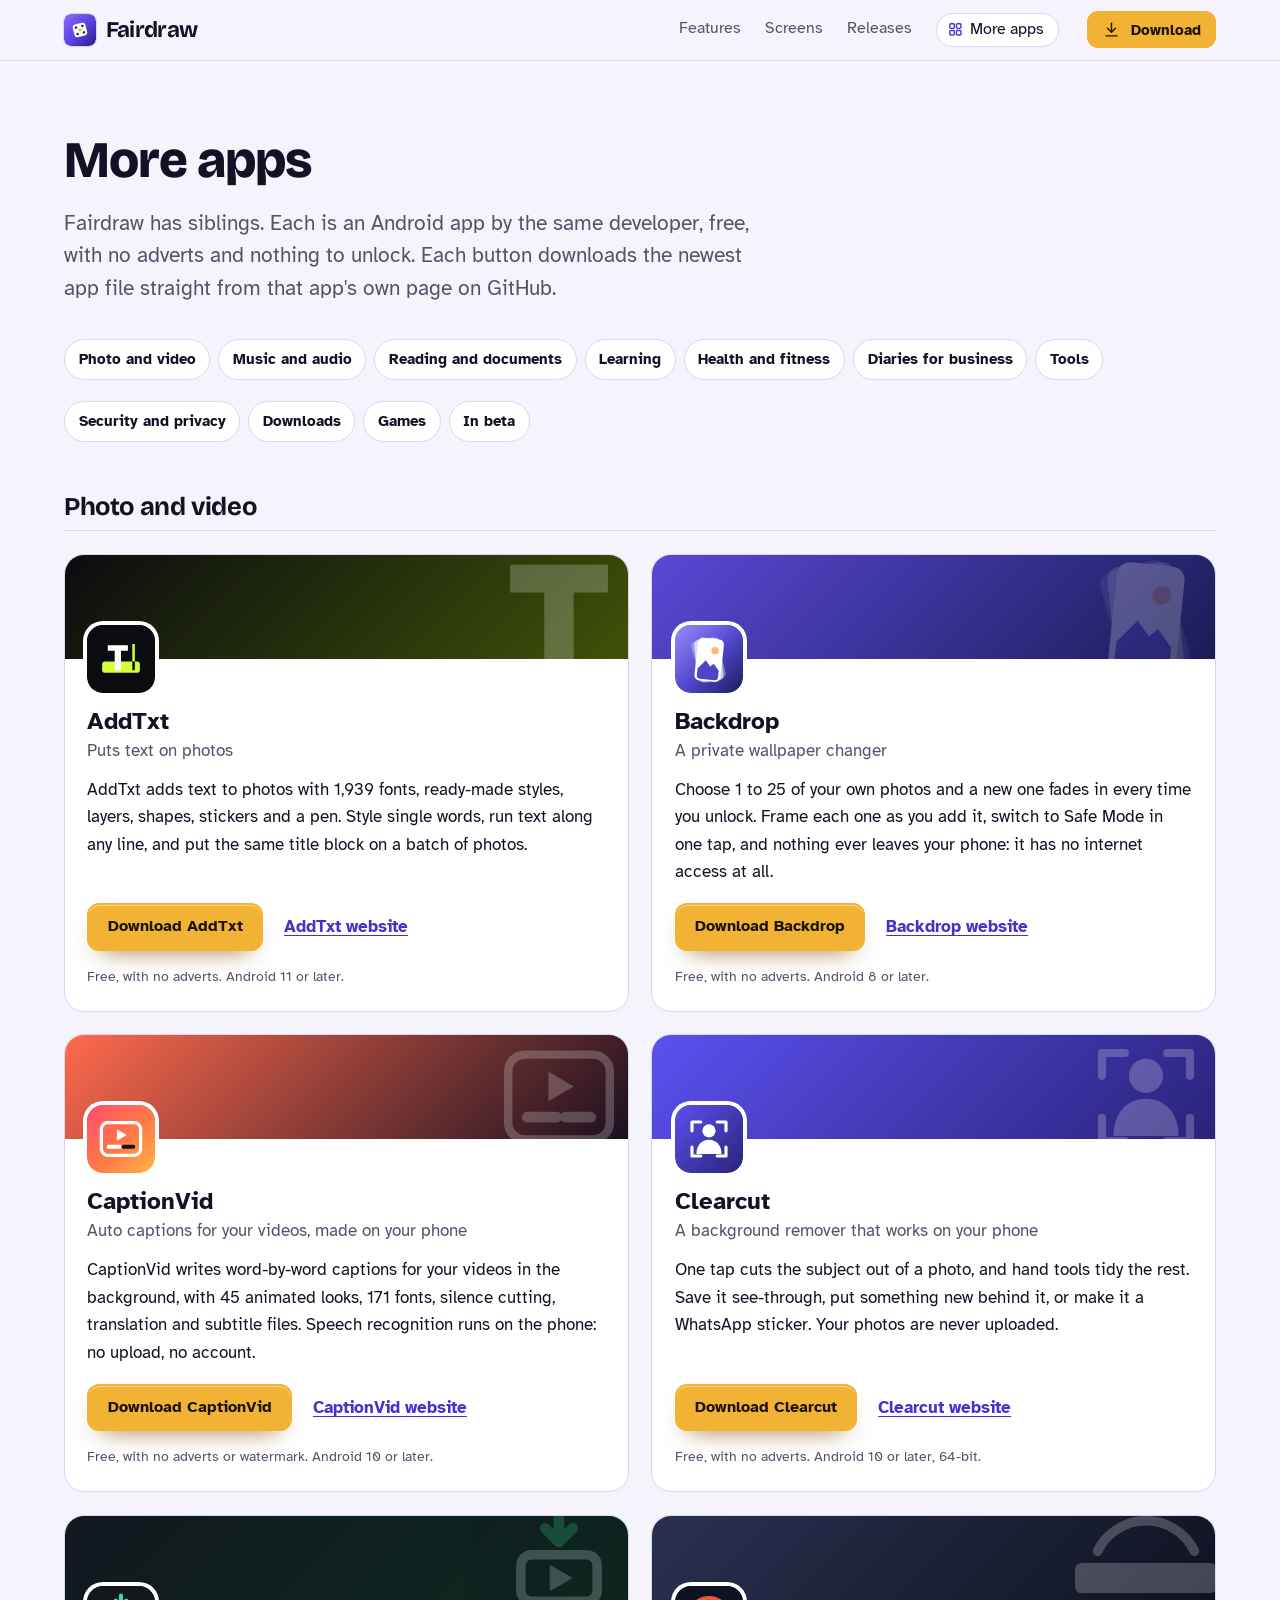
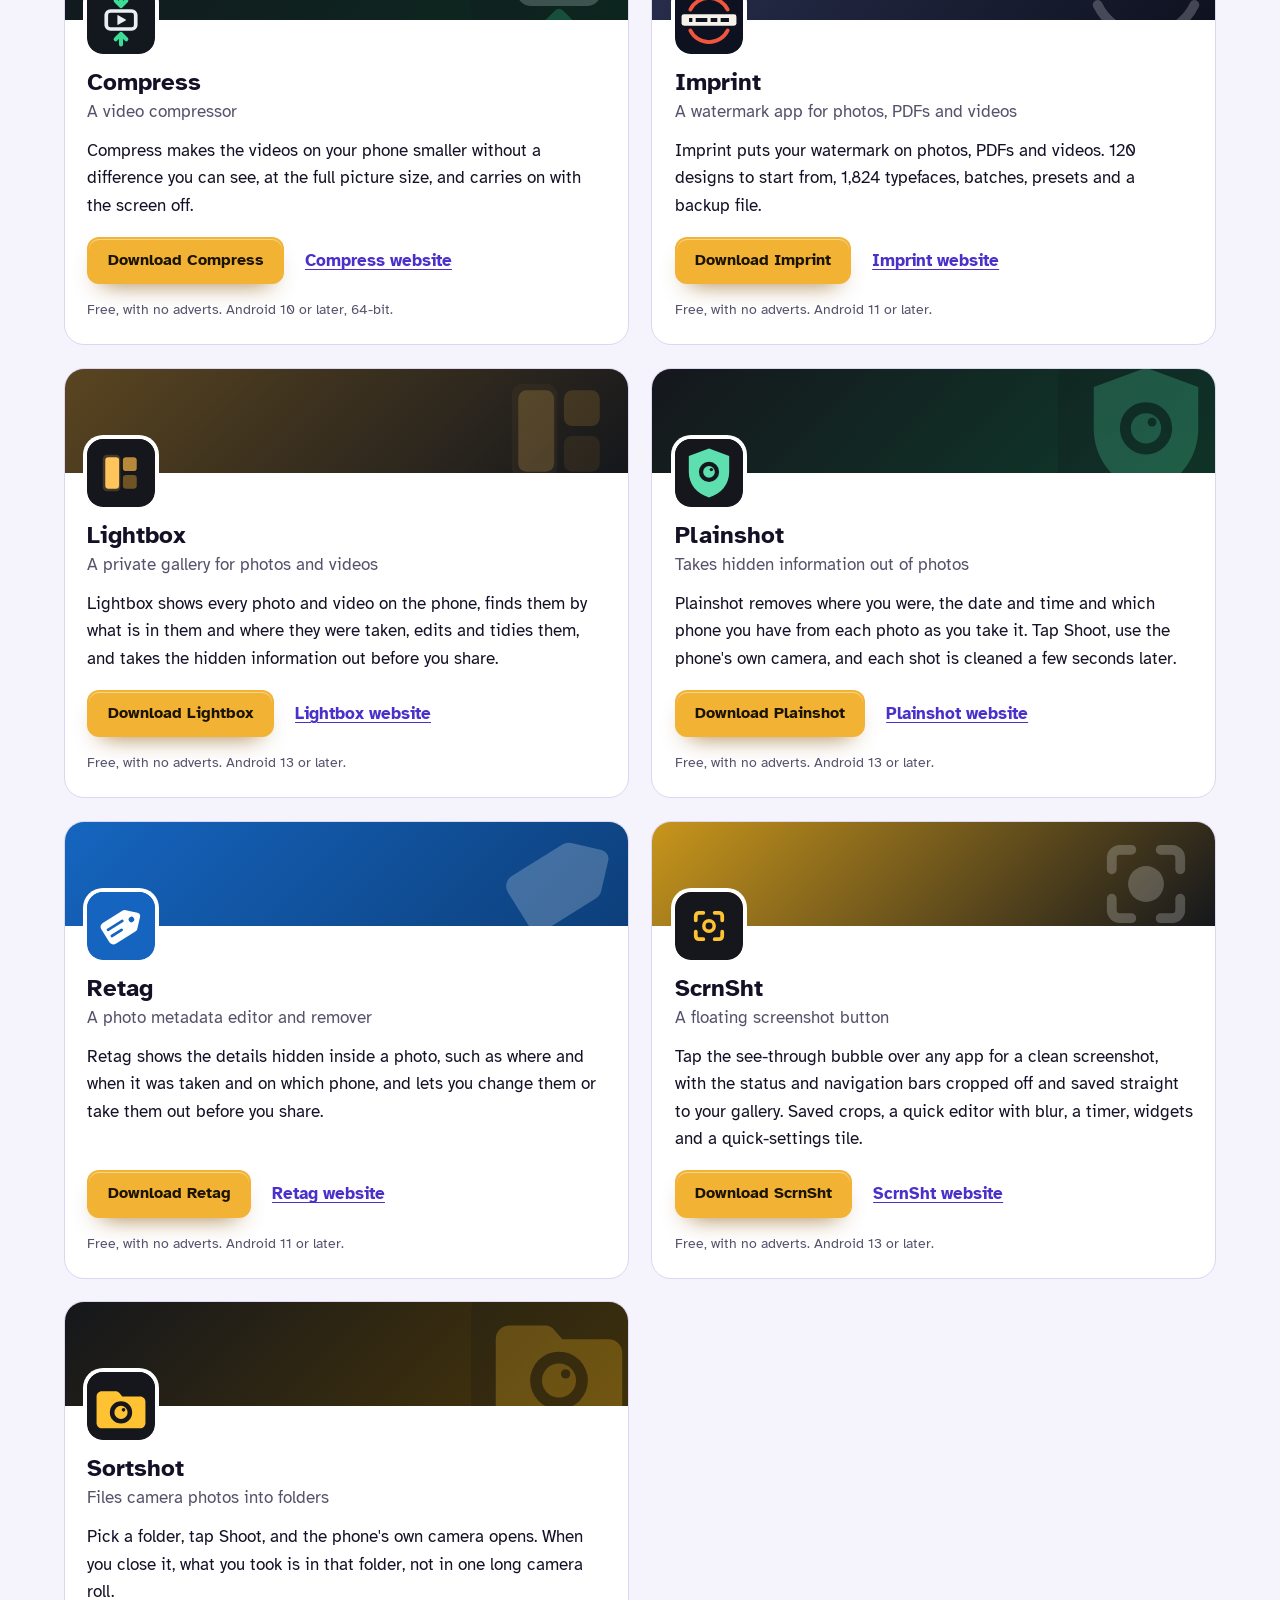
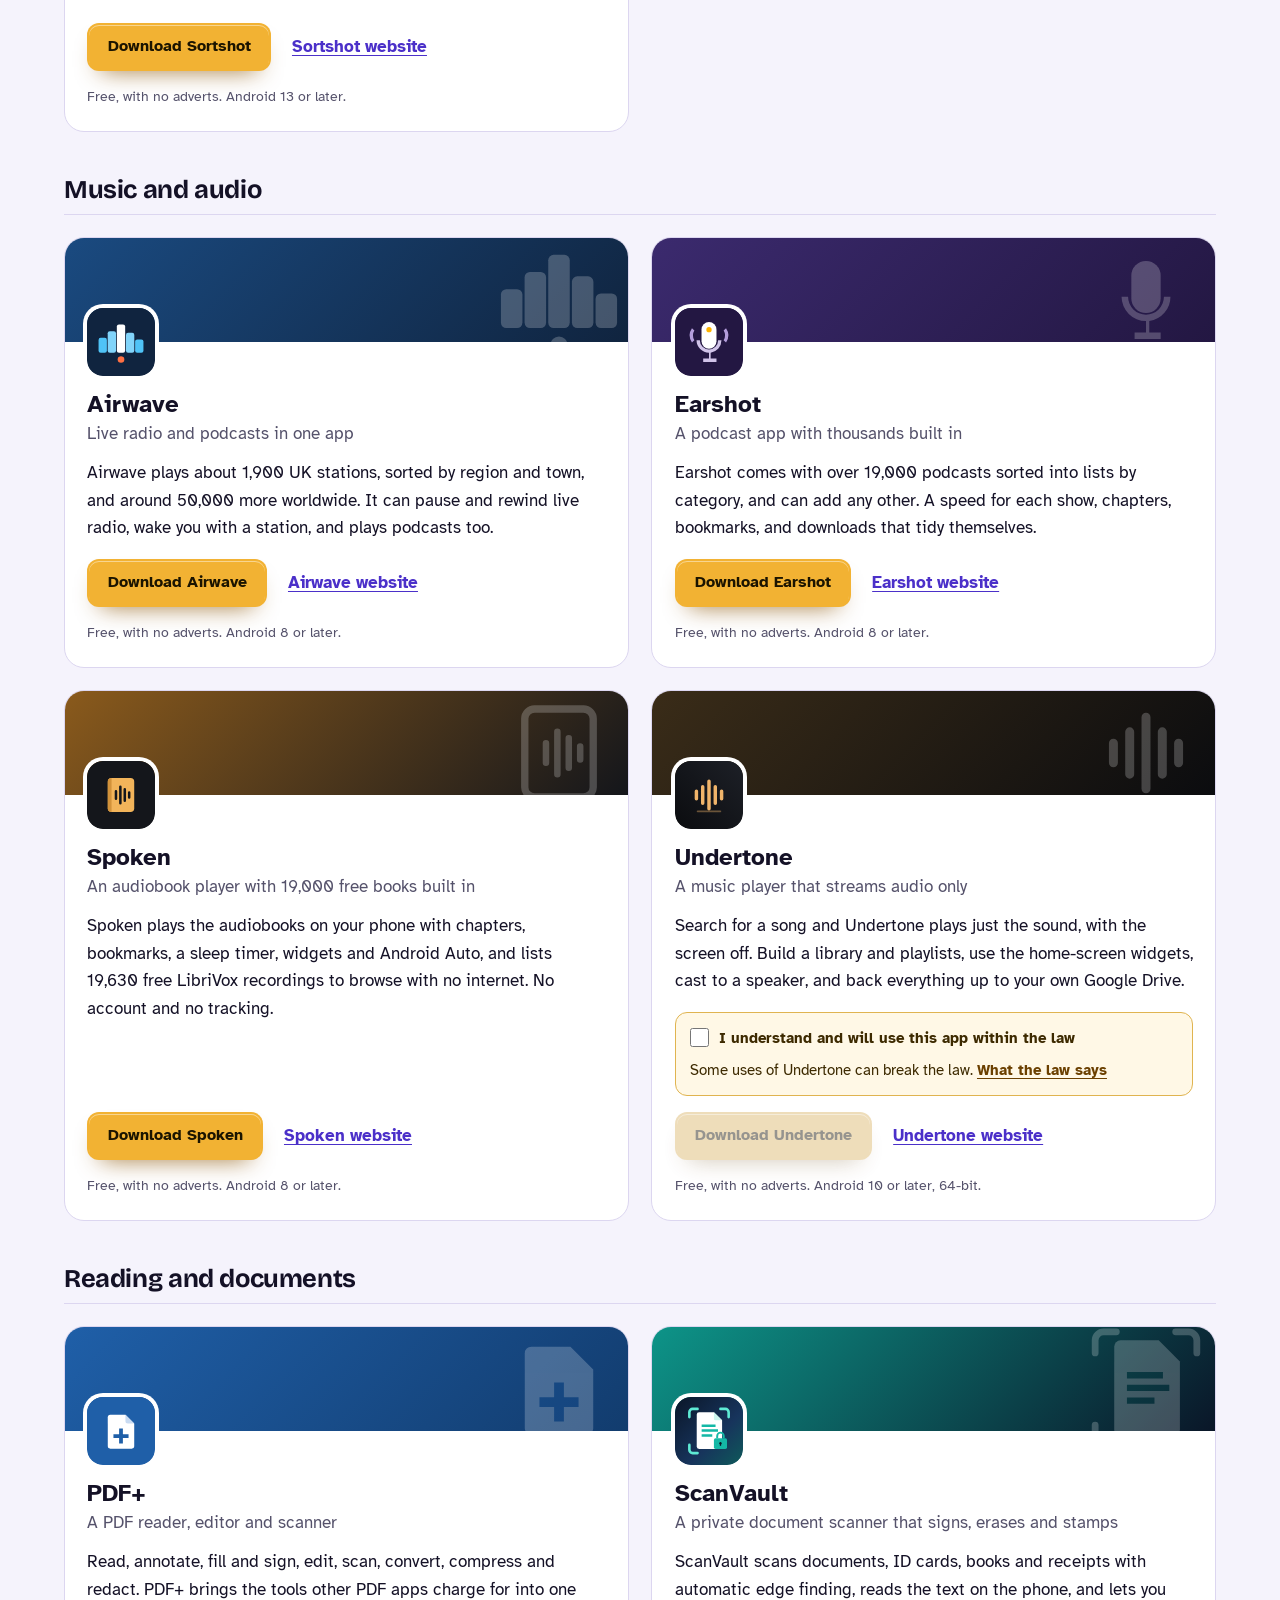
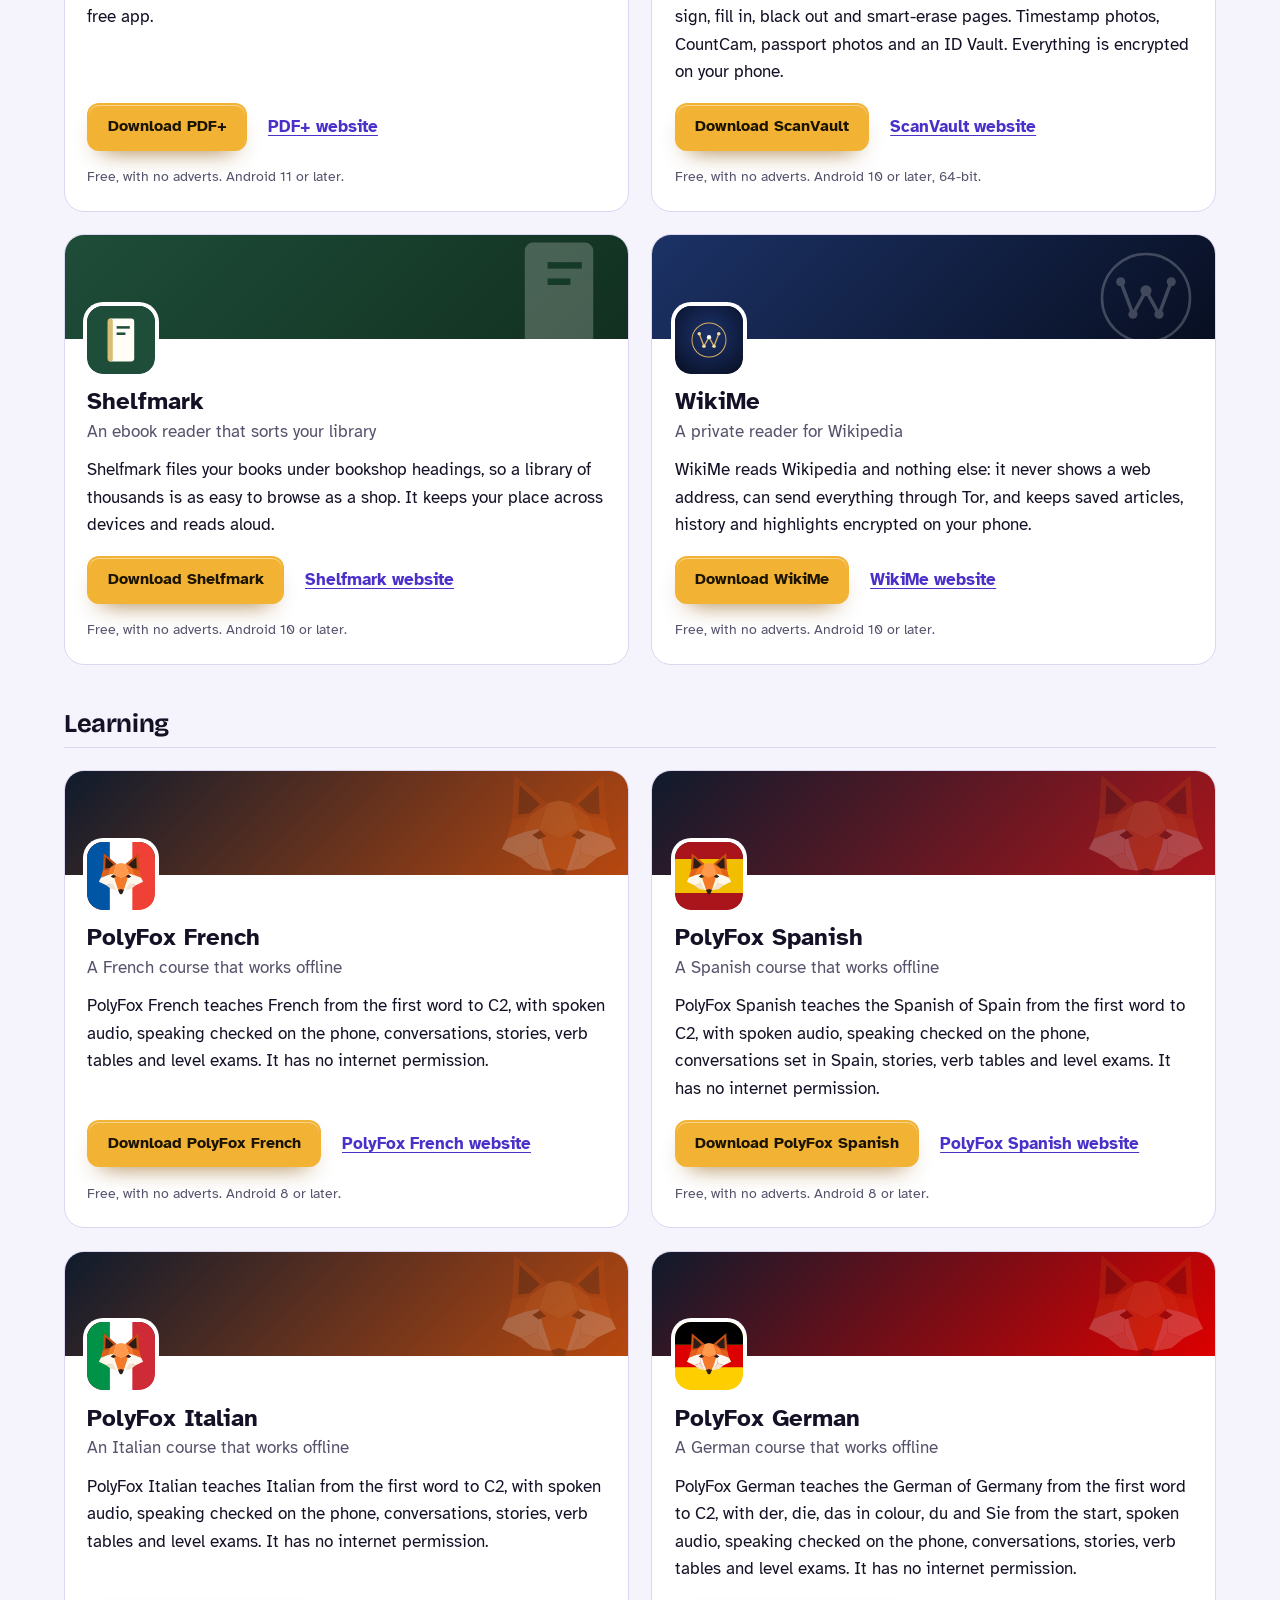
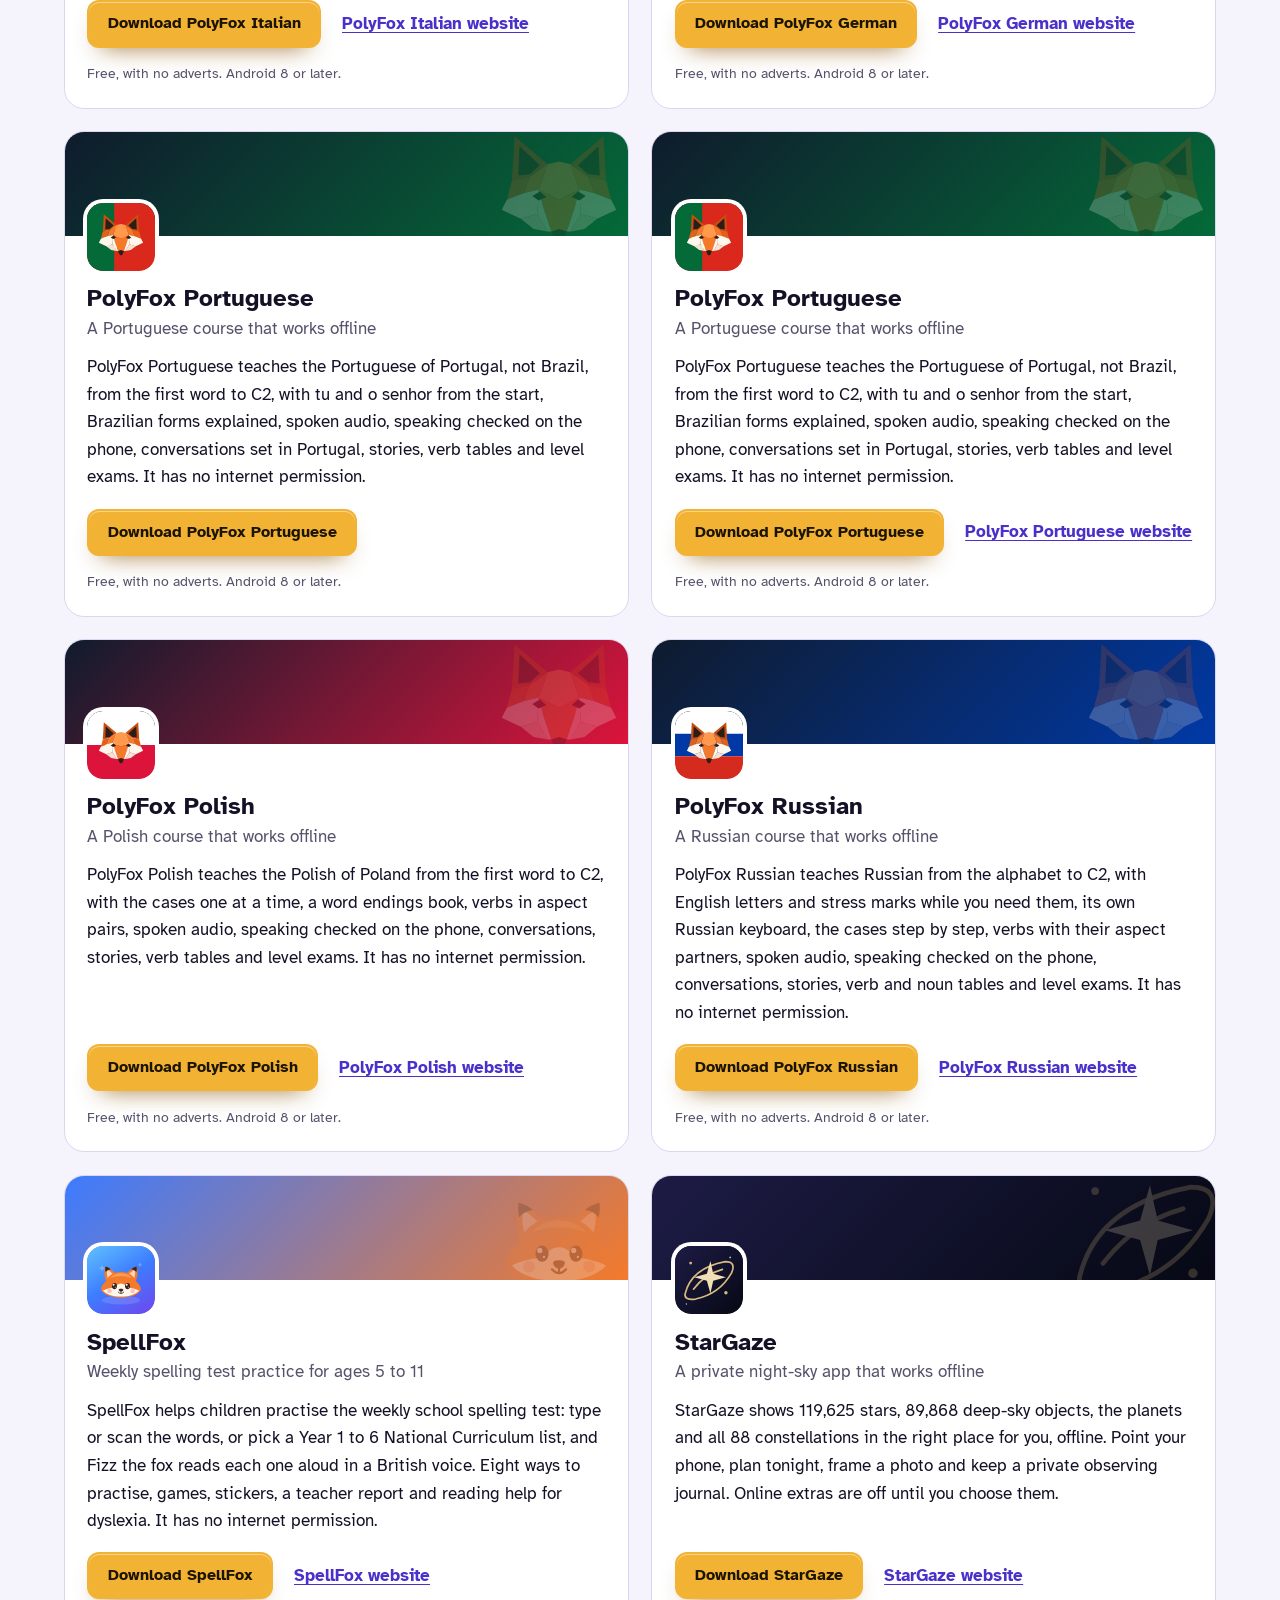
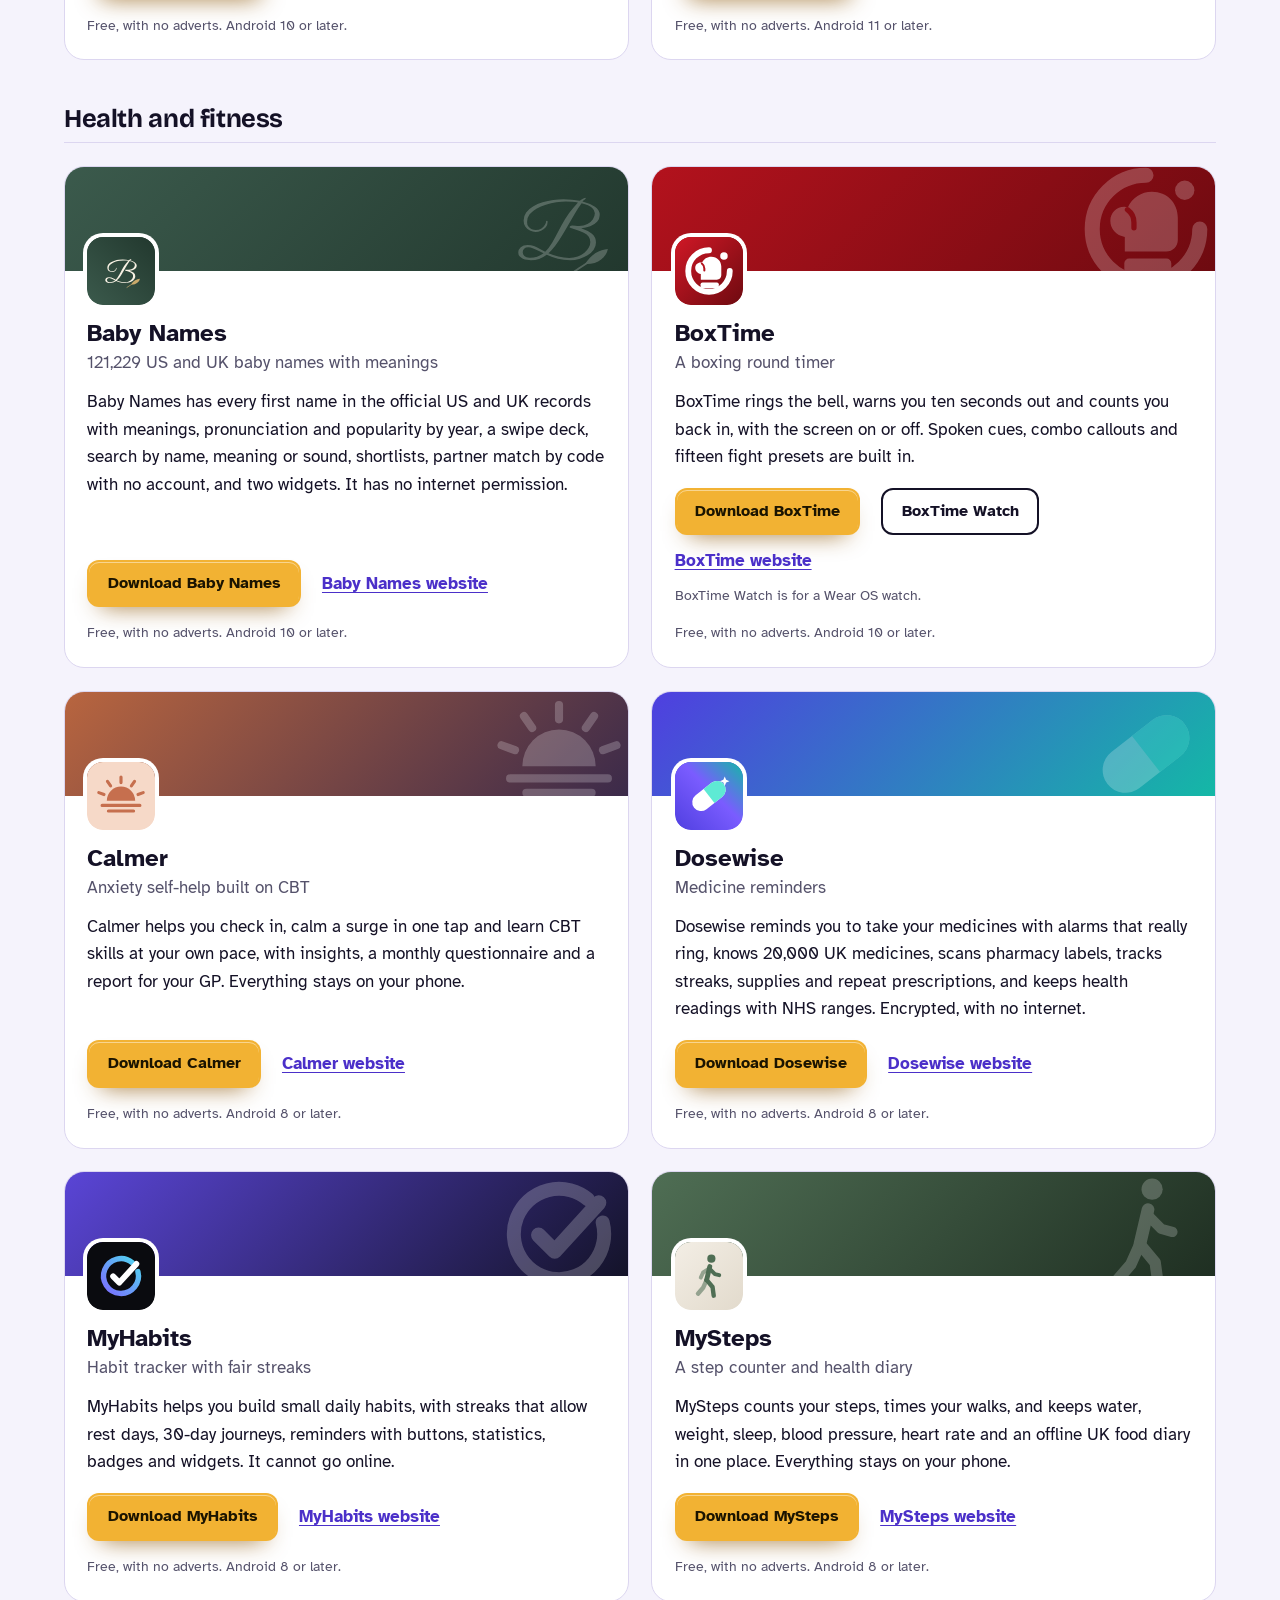
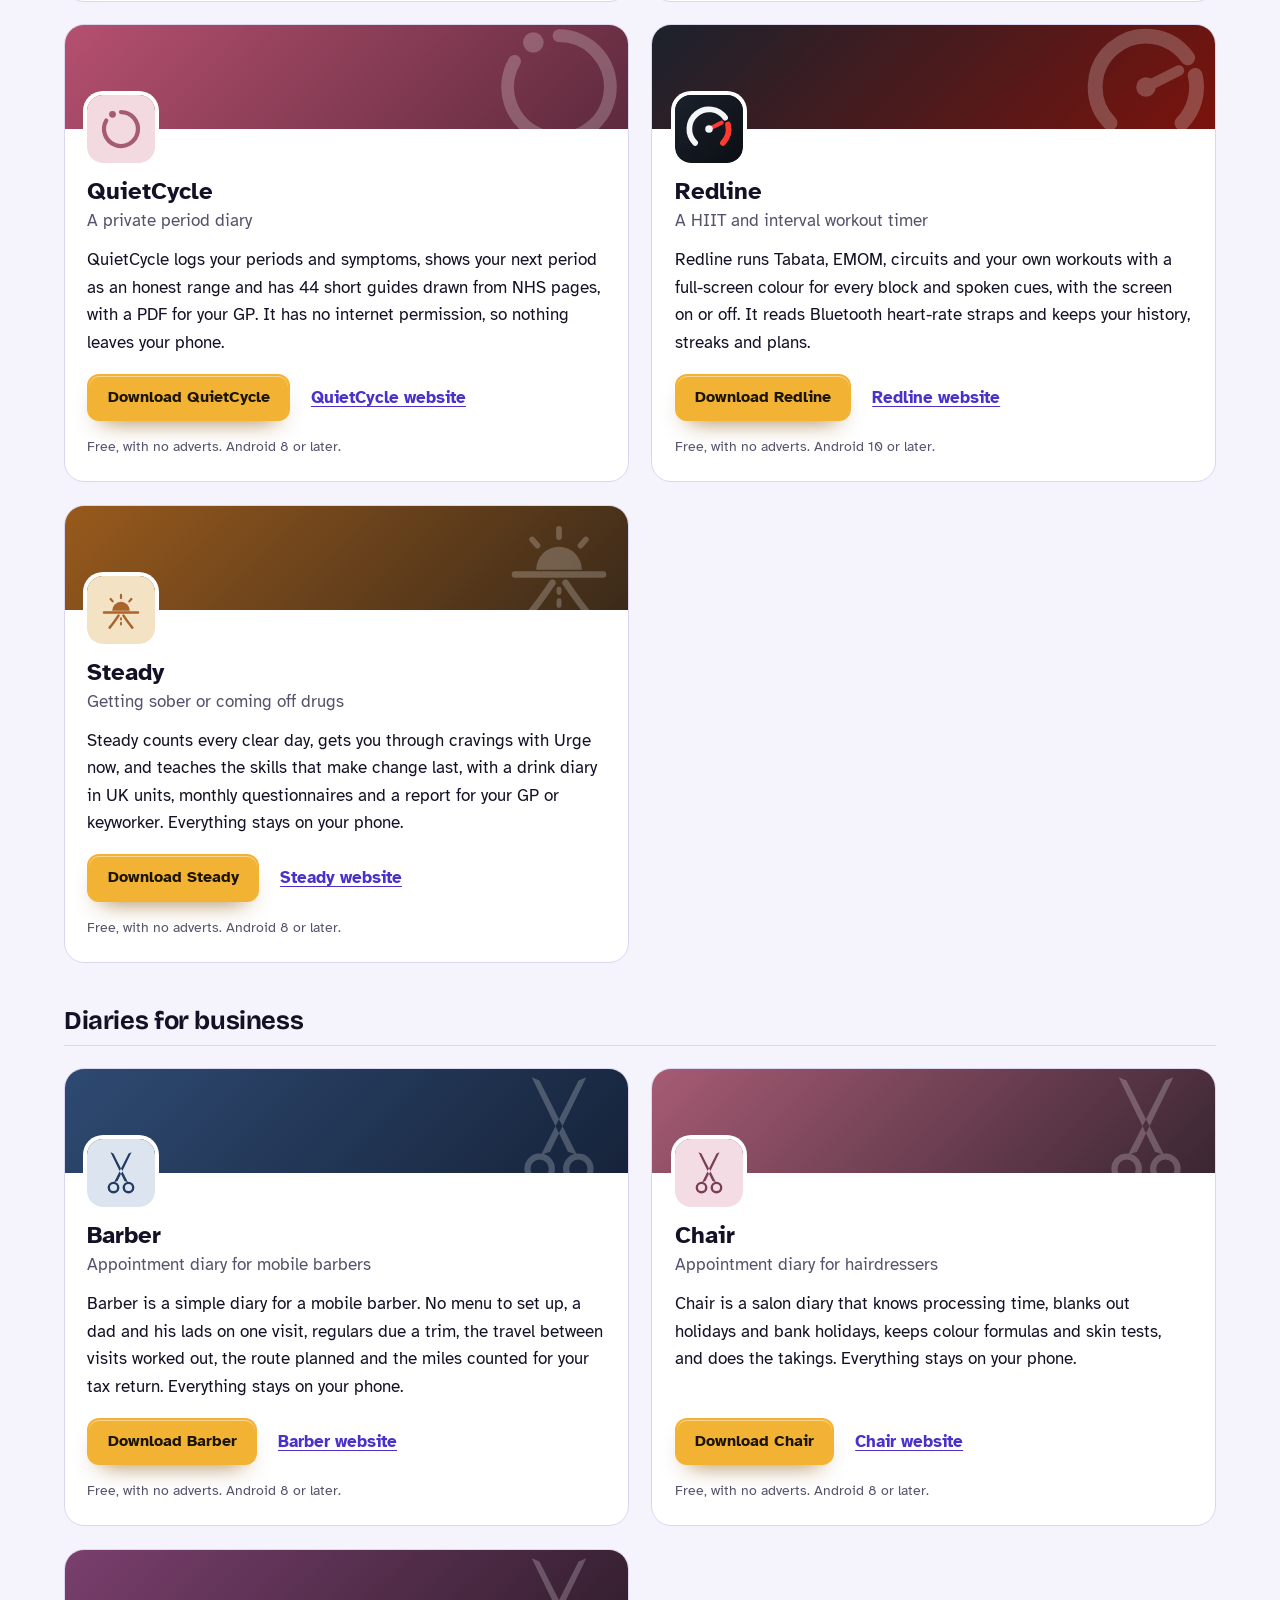
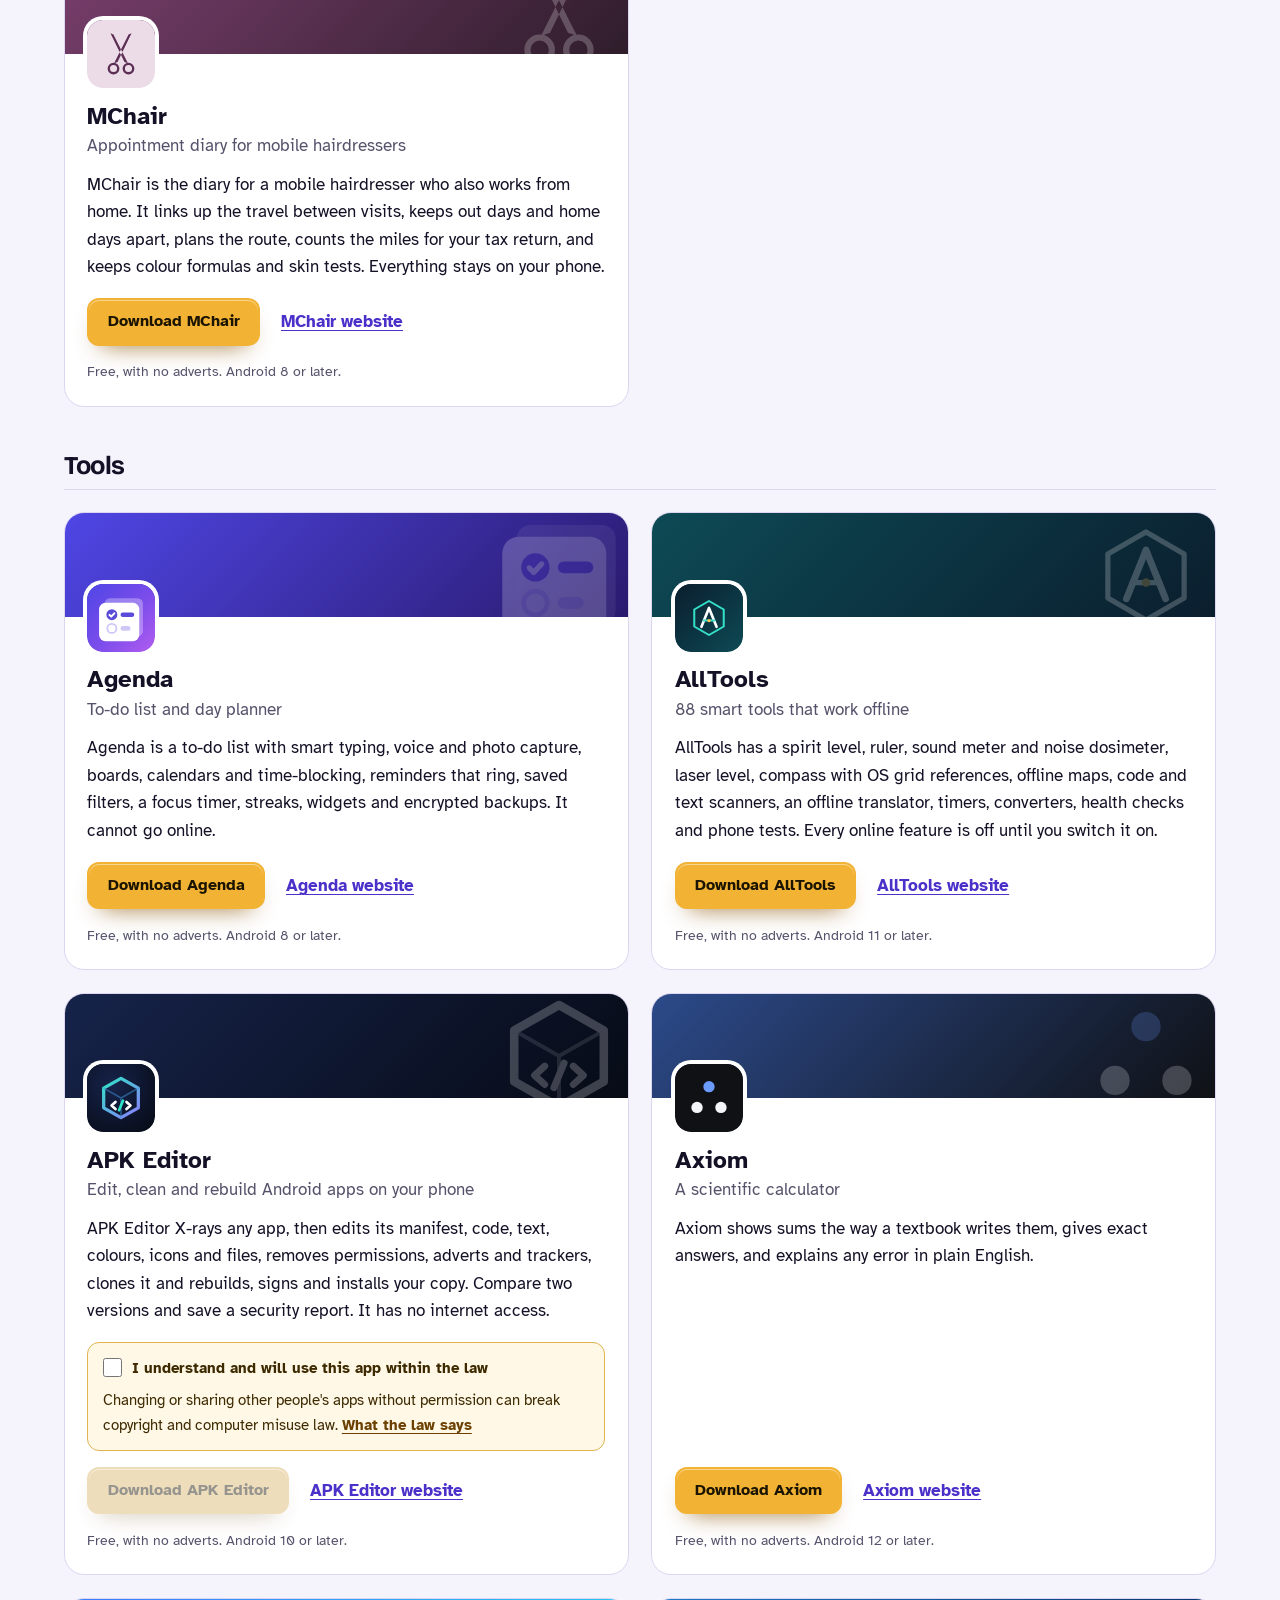
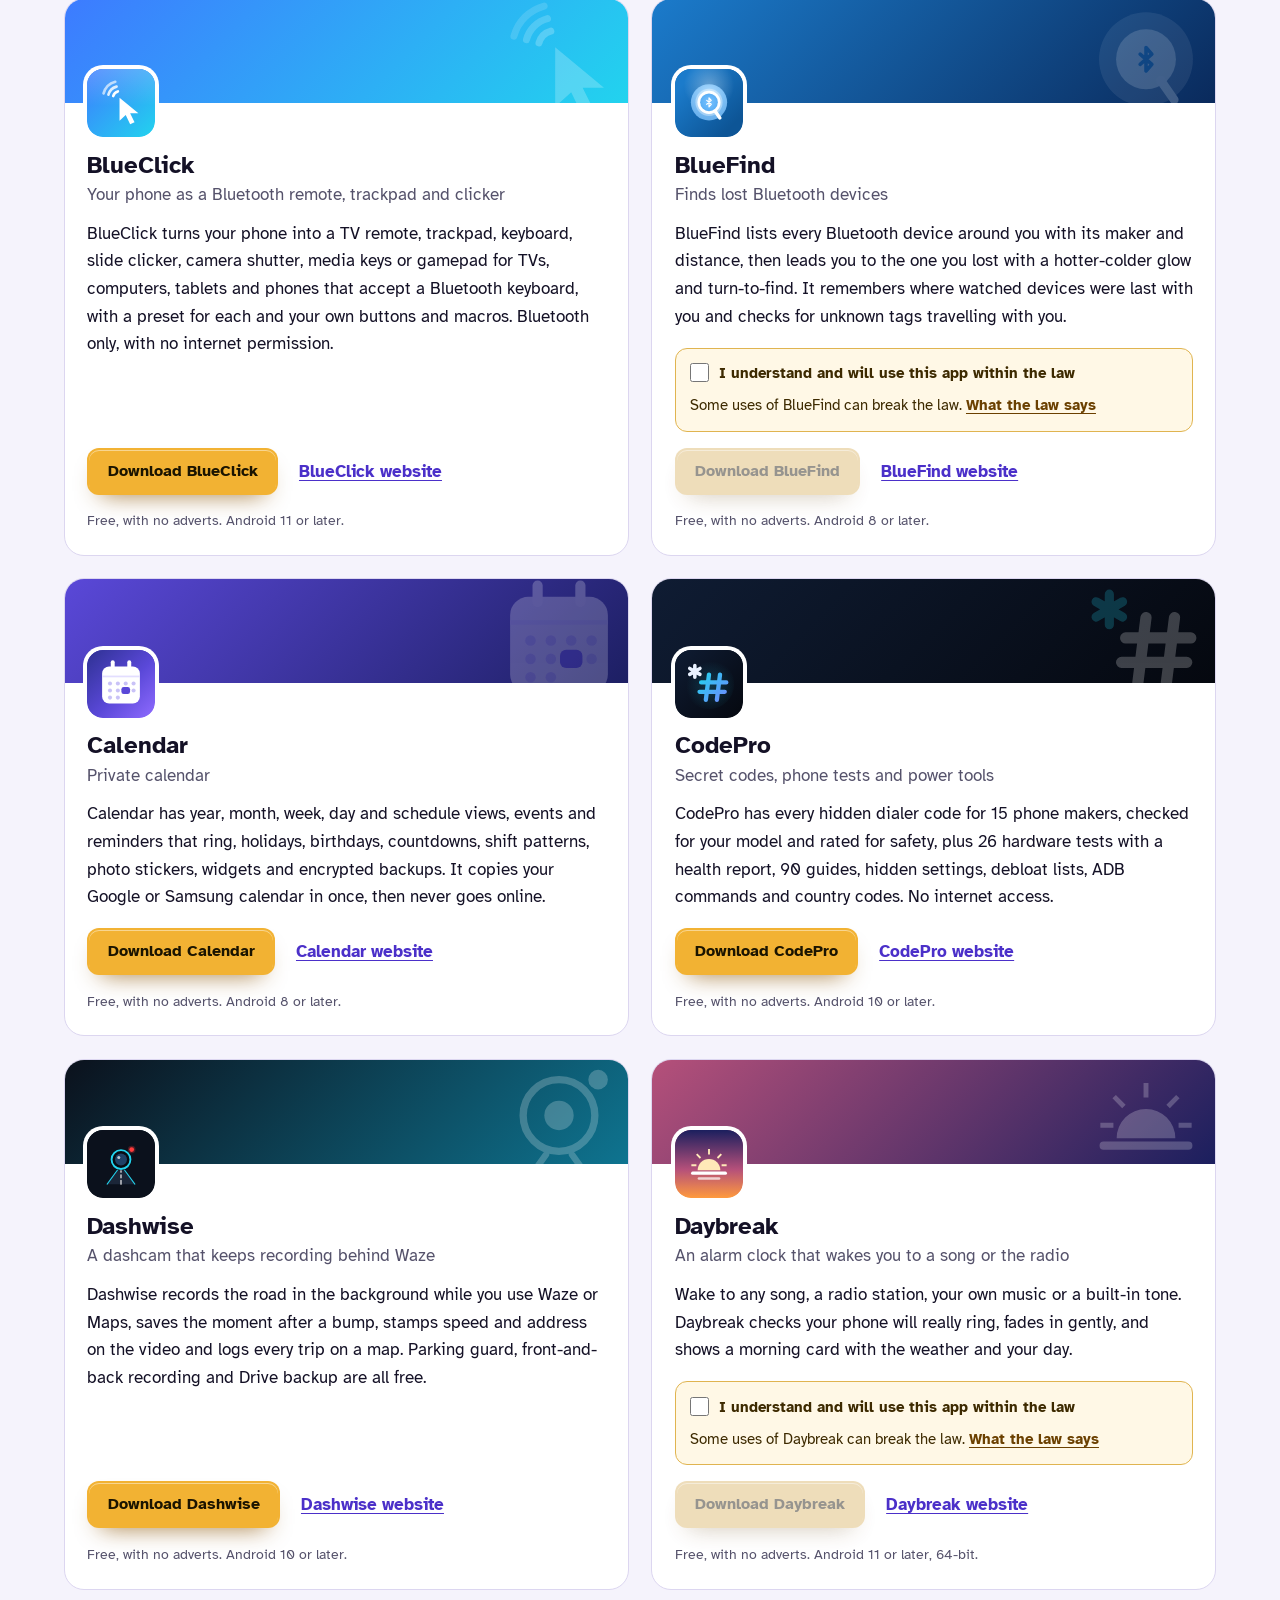
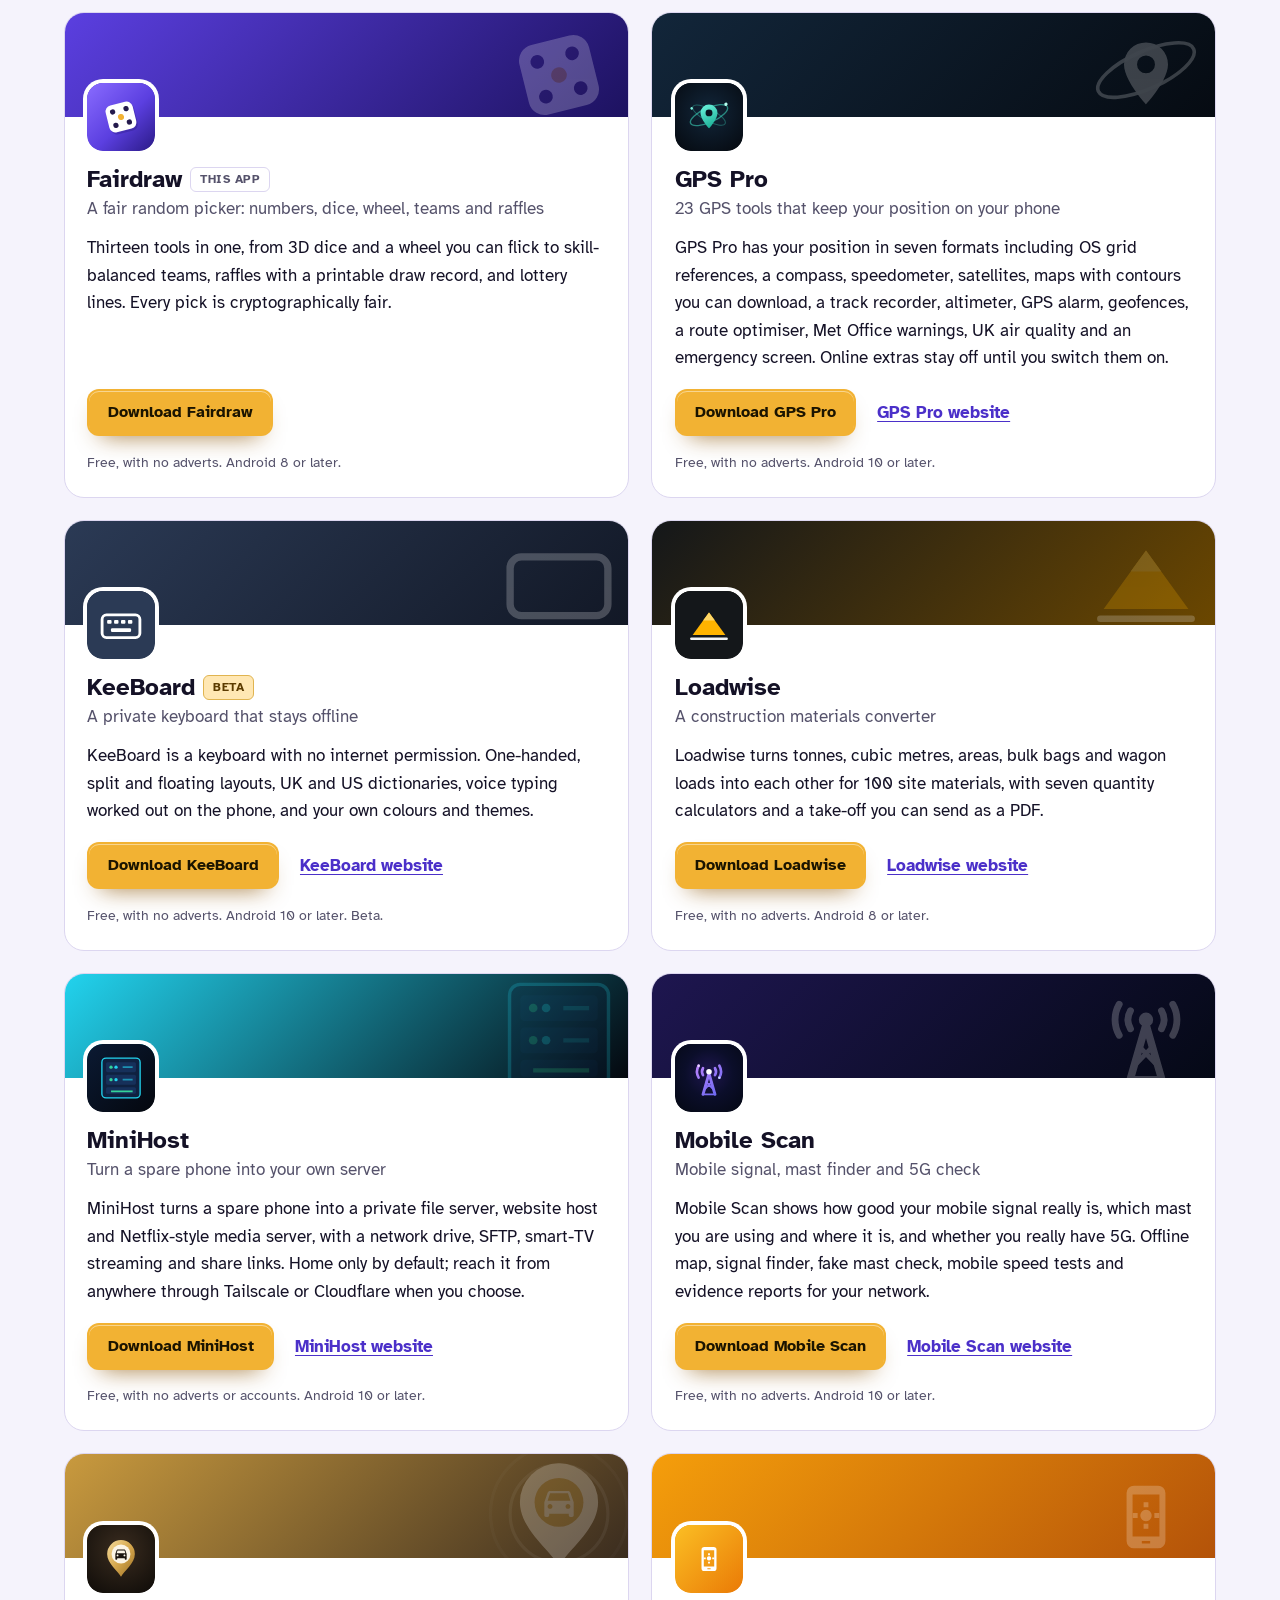
==== commit c0feab9d: "More apps: add SpellFox" ====
--- a/more-apps.html
+++ b/more-apps.html
@@ -4,7 +4,7 @@
 <meta charset="utf-8">
 <meta name="viewport" content="width=device-width, initial-scale=1">
 <title>More apps from the maker of Fairdraw</title>
-<meta name="description" content="All 98 free Android apps from the maker of Fairdraw, in one list by category, each with its download and a link to its website.">
+<meta name="description" content="All 99 free Android apps from the maker of Fairdraw, in one list by category, each with its download and a link to its website.">
 <meta name="author" content="Jonathan Jackson">
 <link rel="canonical" href="https://customgpter.github.io/fairdraw/more-apps.html">
 <meta name="theme-color" content="#f5f3fc" media="(prefers-color-scheme: light)">
@@ -12,7 +12,7 @@
 <meta property="og:type" content="website">
 <meta property="og:site_name" content="Fairdraw">
 <meta property="og:title" content="More apps from the maker of Fairdraw">
-<meta property="og:description" content="All 98 free Android apps from the maker of Fairdraw, in one list by category, each with its download and a link to its website.">
+<meta property="og:description" content="All 99 free Android apps from the maker of Fairdraw, in one list by category, each with its download and a link to its website.">
 <meta property="og:url" content="https://customgpter.github.io/fairdraw/more-apps.html">
 <meta property="og:image" content="https://customgpter.github.io/fairdraw/assets/og.png">
 <meta property="og:image:width" content="1200">
@@ -69,7 +69,7 @@
 <div class="mapps-group" role="group" aria-labelledby="apps-learning"><h2 class="mapps-cat" id="apps-learning">Learning</h2>
 <ul class="mapps"><li class="mapp" style="--b:#0f1b2d;--b2:#b8480f"><div class="mapp-cover" aria-hidden="true"><svg viewBox="0 0 108 108"><polygon fill="#C94E12" points="26.7,17.9 47.0,35.1 36.1,42.9 25.1,45.2"/><polygon fill="#C94E12" points="82.9,45.2 71.9,42.9 61.0,35.1 81.3,17.9"/><polygon fill="#2B1D17" points="29.8,24.1 42.3,35.8 36.1,41.3 29.0,42.1"/><polygon fill="#2B1D17" points="79.0,42.1 71.9,41.3 65.7,35.8 78.2,24.1"/><polygon fill="#FF9A4D" points="54.0,33.5 47.0,35.1 41.5,50.7 54.0,56.9"/><polygon fill="#FF9A4D" points="54.0,56.9 66.5,50.7 61.0,35.1 54.0,33.5"/><polygon fill="#F47A2A" points="47.0,35.1 36.1,42.9 32.2,53.0 41.5,50.7"/><polygon fill="#F47A2A" points="66.5,50.7 75.8,53.0 71.9,42.9 61.0,35.1"/><polygon fill="#E2611A" points="36.1,42.9 25.1,45.2 22.0,56.9 32.2,53.0"/><polygon fill="#E2611A" points="75.8,53.0 86.0,56.9 82.9,45.2 71.9,42.9"/><polygon fill="#FFF6EC" points="32.2,53.0 22.0,56.9 18.9,63.1 30.6,68.6 40.7,65.5 41.5,50.7"/><polygon fill="#FFF6EC" points="66.5,50.7 67.3,65.5 77.4,68.6 89.1,63.1 86.0,56.9 75.8,53.0"/><polygon fill="#F3E3D2" points="30.6,68.6 40.7,65.5 47.0,76.4 38.4,74.8"/><polygon fill="#F3E3D2" points="69.6,74.8 61.0,76.4 67.3,65.5 77.4,68.6"/><polygon fill="#F47A2A" points="41.5,50.7 54.0,56.9 54.0,78.0 49.3,76.4 44.6,62.4"/><polygon fill="#F47A2A" points="63.4,62.4 58.7,76.4 54.0,78.0 54.0,56.9 66.5,50.7"/><polygon fill="#FFF6EC" points="41.5,50.7 44.6,62.4 49.3,76.4 47.0,76.4 40.7,65.5"/><polygon fill="#FFF6EC" points="67.3,65.5 61.0,76.4 58.7,76.4 63.4,62.4 66.5,50.7"/><polygon fill="#2B1D17" points="49.3,76.4 54.0,74.8 58.7,76.4 56.3,81.9 54.0,83.4 51.7,81.9"/><polygon fill="#2B1D17" points="37.6,54.6 42.3,51.8 46.2,55.3 41.5,57.3"/><polygon fill="#2B1D17" points="66.5,57.3 61.8,55.3 65.7,51.8 70.4,54.6"/></svg></div><div class="mapp-body"><svg class="mapp-icon" viewBox="0 0 108 108" aria-hidden="true"><rect width="108" height="108" rx="24" fill="#EF4135"/><path fill="#FFFFFF" d="M36 0H72V108H36Z"/><path fill="#0055A4" d="M24 0H36V108H24A24 24 0 0 1 0 84V24A24 24 0 0 1 24 0Z"/><polygon fill="#C94E12" points="26.7,17.9 47.0,35.1 36.1,42.9 25.1,45.2"/><polygon fill="#C94E12" points="82.9,45.2 71.9,42.9 61.0,35.1 81.3,17.9"/><polygon fill="#2B1D17" points="29.8,24.1 42.3,35.8 36.1,41.3 29.0,42.1"/><polygon fill="#2B1D17" points="79.0,42.1 71.9,41.3 65.7,35.8 78.2,24.1"/><polygon fill="#FF9A4D" points="54.0,33.5 47.0,35.1 41.5,50.7 54.0,56.9"/><polygon fill="#FF9A4D" points="54.0,56.9 66.5,50.7 61.0,35.1 54.0,33.5"/><polygon fill="#F47A2A" points="47.0,35.1 36.1,42.9 32.2,53.0 41.5,50.7"/><polygon fill="#F47A2A" points="66.5,50.7 75.8,53.0 71.9,42.9 61.0,35.1"/><polygon fill="#E2611A" points="36.1,42.9 25.1,45.2 22.0,56.9 32.2,53.0"/><polygon fill="#E2611A" points="75.8,53.0 86.0,56.9 82.9,45.2 71.9,42.9"/><polygon fill="#FFF6EC" points="32.2,53.0 22.0,56.9 18.9,63.1 30.6,68.6 40.7,65.5 41.5,50.7"/><polygon fill="#FFF6EC" points="66.5,50.7 67.3,65.5 77.4,68.6 89.1,63.1 86.0,56.9 75.8,53.0"/><polygon fill="#F3E3D2" points="30.6,68.6 40.7,65.5 47.0,76.4 38.4,74.8"/><polygon fill="#F3E3D2" points="69.6,74.8 61.0,76.4 67.3,65.5 77.4,68.6"/><polygon fill="#F47A2A" points="41.5,50.7 54.0,56.9 54.0,78.0 49.3,76.4 44.6,62.4"/><polygon fill="#F47A2A" points="63.4,62.4 58.7,76.4 54.0,78.0 54.0,56.9 66.5,50.7"/><polygon fill="#FFF6EC" points="41.5,50.7 44.6,62.4 49.3,76.4 47.0,76.4 40.7,65.5"/><polygon fill="#FFF6EC" points="67.3,65.5 61.0,76.4 58.7,76.4 63.4,62.4 66.5,50.7"/><polygon fill="#2B1D17" points="49.3,76.4 54.0,74.8 58.7,76.4 56.3,81.9 54.0,83.4 51.7,81.9"/><polygon fill="#2B1D17" points="37.6,54.6 42.3,51.8 46.2,55.3 41.5,57.3"/><polygon fill="#2B1D17" points="66.5,57.3 61.8,55.3 65.7,51.8 70.4,54.6"/></svg><h3>PolyFox French</h3><p class="mapp-kind">A French course that works offline</p><p class="mapp-say">PolyFox French teaches French from the first word to C2, with spoken audio, speaking checked on the phone, conversations, stories, verb tables and level exams. It has no internet permission.</p><p class="mapp-go"><a class="button" href="https://github.com/CustomGPTer/polyfox/releases/latest/download/PolyFox.apk">Download PolyFox French</a><a class="mapp-site" href="https://customgpter.github.io/polyfox/">PolyFox French website</a></p><p class="mapp-needs">Free, with no adverts. Android 8 or later.</p></div></li><li class="mapp" style="--b:#0f1b2d;--b2:#aa151b"><div class="mapp-cover" aria-hidden="true"><svg viewBox="0 0 108 108"><polygon fill="#C94E12" points="26.7,17.9 47.0,35.1 36.1,42.9 25.1,45.2"/><polygon fill="#C94E12" points="82.9,45.2 71.9,42.9 61.0,35.1 81.3,17.9"/><polygon fill="#2B1D17" points="29.8,24.1 42.3,35.8 36.1,41.3 29.0,42.1"/><polygon fill="#2B1D17" points="79.0,42.1 71.9,41.3 65.7,35.8 78.2,24.1"/><polygon fill="#FF9A4D" points="54.0,33.5 47.0,35.1 41.5,50.7 54.0,56.9"/><polygon fill="#FF9A4D" points="54.0,56.9 66.5,50.7 61.0,35.1 54.0,33.5"/><polygon fill="#F47A2A" points="47.0,35.1 36.1,42.9 32.2,53.0 41.5,50.7"/><polygon fill="#F47A2A" points="66.5,50.7 75.8,53.0 71.9,42.9 61.0,35.1"/><polygon fill="#E2611A" points="36.1,42.9 25.1,45.2 22.0,56.9 32.2,53.0"/><polygon fill="#E2611A" points="75.8,53.0 86.0,56.9 82.9,45.2 71.9,42.9"/><polygon fill="#FFF6EC" points="32.2,53.0 22.0,56.9 18.9,63.1 30.6,68.6 40.7,65.5 41.5,50.7"/><polygon fill="#FFF6EC" points="66.5,50.7 67.3,65.5 77.4,68.6 89.1,63.1 86.0,56.9 75.8,53.0"/><polygon fill="#F3E3D2" points="30.6,68.6 40.7,65.5 47.0,76.4 38.4,74.8"/><polygon fill="#F3E3D2" points="69.6,74.8 61.0,76.4 67.3,65.5 77.4,68.6"/><polygon fill="#F47A2A" points="41.5,50.7 54.0,56.9 54.0,78.0 49.3,76.4 44.6,62.4"/><polygon fill="#F47A2A" points="63.4,62.4 58.7,76.4 54.0,78.0 54.0,56.9 66.5,50.7"/><polygon fill="#FFF6EC" points="41.5,50.7 44.6,62.4 49.3,76.4 47.0,76.4 40.7,65.5"/><polygon fill="#FFF6EC" points="67.3,65.5 61.0,76.4 58.7,76.4 63.4,62.4 66.5,50.7"/><polygon fill="#2B1D17" points="49.3,76.4 54.0,74.8 58.7,76.4 56.3,81.9 54.0,83.4 51.7,81.9"/><polygon fill="#2B1D17" points="37.6,54.6 42.3,51.8 46.2,55.3 41.5,57.3"/><polygon fill="#2B1D17" points="66.5,57.3 61.8,55.3 65.7,51.8 70.4,54.6"/></svg></div><div class="mapp-body"><svg class="mapp-icon" viewBox="0 0 108 108" aria-hidden="true"><rect width="108" height="108" rx="24" fill="#AA151B"/><path fill="#F1BF00" d="M0 27H108V81H0Z"/><polygon fill="#C94E12" points="26.7,17.9 47.0,35.1 36.1,42.9 25.1,45.2"/><polygon fill="#C94E12" points="82.9,45.2 71.9,42.9 61.0,35.1 81.3,17.9"/><polygon fill="#2B1D17" points="29.8,24.1 42.3,35.8 36.1,41.3 29.0,42.1"/><polygon fill="#2B1D17" points="79.0,42.1 71.9,41.3 65.7,35.8 78.2,24.1"/><polygon fill="#FF9A4D" points="54.0,33.5 47.0,35.1 41.5,50.7 54.0,56.9"/><polygon fill="#FF9A4D" points="54.0,56.9 66.5,50.7 61.0,35.1 54.0,33.5"/><polygon fill="#F47A2A" points="47.0,35.1 36.1,42.9 32.2,53.0 41.5,50.7"/><polygon fill="#F47A2A" points="66.5,50.7 75.8,53.0 71.9,42.9 61.0,35.1"/><polygon fill="#E2611A" points="36.1,42.9 25.1,45.2 22.0,56.9 32.2,53.0"/><polygon fill="#E2611A" points="75.8,53.0 86.0,56.9 82.9,45.2 71.9,42.9"/><polygon fill="#FFF6EC" points="32.2,53.0 22.0,56.9 18.9,63.1 30.6,68.6 40.7,65.5 41.5,50.7"/><polygon fill="#FFF6EC" points="66.5,50.7 67.3,65.5 77.4,68.6 89.1,63.1 86.0,56.9 75.8,53.0"/><polygon fill="#F3E3D2" points="30.6,68.6 40.7,65.5 47.0,76.4 38.4,74.8"/><polygon fill="#F3E3D2" points="69.6,74.8 61.0,76.4 67.3,65.5 77.4,68.6"/><polygon fill="#F47A2A" points="41.5,50.7 54.0,56.9 54.0,78.0 49.3,76.4 44.6,62.4"/><polygon fill="#F47A2A" points="63.4,62.4 58.7,76.4 54.0,78.0 54.0,56.9 66.5,50.7"/><polygon fill="#FFF6EC" points="41.5,50.7 44.6,62.4 49.3,76.4 47.0,76.4 40.7,65.5"/><polygon fill="#FFF6EC" points="67.3,65.5 61.0,76.4 58.7,76.4 63.4,62.4 66.5,50.7"/><polygon fill="#2B1D17" points="49.3,76.4 54.0,74.8 58.7,76.4 56.3,81.9 54.0,83.4 51.7,81.9"/><polygon fill="#2B1D17" points="37.6,54.6 42.3,51.8 46.2,55.3 41.5,57.3"/><polygon fill="#2B1D17" points="66.5,57.3 61.8,55.3 65.7,51.8 70.4,54.6"/></svg><h3>PolyFox Spanish</h3><p class="mapp-kind">A Spanish course that works offline</p><p class="mapp-say">PolyFox Spanish teaches the Spanish of Spain from the first word to C2, with spoken audio, speaking checked on the phone, conversations set in Spain, stories, verb tables and level exams. It has no internet permission.</p><p class="mapp-go"><a class="button" href="https://github.com/CustomGPTer/polyfox-spanish/releases/latest/download/PolyFox.apk">Download PolyFox Spanish</a><a class="mapp-site" href="https://customgpter.github.io/polyfox-spanish/">PolyFox Spanish website</a></p><p class="mapp-needs">Free, with no adverts. Android 8 or later.</p></div></li>
 <li class="mapp" style="--b:#0f1b2d;--b2:#b8480f"><div class="mapp-cover" aria-hidden="true"><svg viewBox="0 0 108 108"><polygon fill="#C94E12" points="26.7,17.9 47.0,35.1 36.1,42.9 25.1,45.2"/><polygon fill="#C94E12" points="82.9,45.2 71.9,42.9 61.0,35.1 81.3,17.9"/><polygon fill="#2B1D17" points="29.8,24.1 42.3,35.8 36.1,41.3 29.0,42.1"/><polygon fill="#2B1D17" points="79.0,42.1 71.9,41.3 65.7,35.8 78.2,24.1"/><polygon fill="#FF9A4D" points="54.0,33.5 47.0,35.1 41.5,50.7 54.0,56.9"/><polygon fill="#FF9A4D" points="54.0,56.9 66.5,50.7 61.0,35.1 54.0,33.5"/><polygon fill="#F47A2A" points="47.0,35.1 36.1,42.9 32.2,53.0 41.5,50.7"/><polygon fill="#F47A2A" points="66.5,50.7 75.8,53.0 71.9,42.9 61.0,35.1"/><polygon fill="#E2611A" points="36.1,42.9 25.1,45.2 22.0,56.9 32.2,53.0"/><polygon fill="#E2611A" points="75.8,53.0 86.0,56.9 82.9,45.2 71.9,42.9"/><polygon fill="#FFF6EC" points="32.2,53.0 22.0,56.9 18.9,63.1 30.6,68.6 40.7,65.5 41.5,50.7"/><polygon fill="#FFF6EC" points="66.5,50.7 67.3,65.5 77.4,68.6 89.1,63.1 86.0,56.9 75.8,53.0"/><polygon fill="#F3E3D2" points="30.6,68.6 40.7,65.5 47.0,76.4 38.4,74.8"/><polygon fill="#F3E3D2" points="69.6,74.8 61.0,76.4 67.3,65.5 77.4,68.6"/><polygon fill="#F47A2A" points="41.5,50.7 54.0,56.9 54.0,78.0 49.3,76.4 44.6,62.4"/><polygon fill="#F47A2A" points="63.4,62.4 58.7,76.4 54.0,78.0 54.0,56.9 66.5,50.7"/><polygon fill="#FFF6EC" points="41.5,50.7 44.6,62.4 49.3,76.4 47.0,76.4 40.7,65.5"/><polygon fill="#FFF6EC" points="67.3,65.5 61.0,76.4 58.7,76.4 63.4,62.4 66.5,50.7"/><polygon fill="#2B1D17" points="49.3,76.4 54.0,74.8 58.7,76.4 56.3,81.9 54.0,83.4 51.7,81.9"/><polygon fill="#2B1D17" points="37.6,54.6 42.3,51.8 46.2,55.3 41.5,57.3"/><polygon fill="#2B1D17" points="66.5,57.3 61.8,55.3 65.7,51.8 70.4,54.6"/></svg></div><div class="mapp-body"><svg class="mapp-icon" viewBox="0 0 108 108" aria-hidden="true"><rect width="108" height="108" rx="24" fill="#CE2B37"/><path fill="#FFFFFF" d="M36 0H72V108H36Z"/><path fill="#009246" d="M24 0H36V108H24A24 24 0 0 1 0 84V24A24 24 0 0 1 24 0Z"/><polygon fill="#C94E12" points="26.7,17.9 47.0,35.1 36.1,42.9 25.1,45.2"/><polygon fill="#C94E12" points="82.9,45.2 71.9,42.9 61.0,35.1 81.3,17.9"/><polygon fill="#2B1D17" points="29.8,24.1 42.3,35.8 36.1,41.3 29.0,42.1"/><polygon fill="#2B1D17" points="79.0,42.1 71.9,41.3 65.7,35.8 78.2,24.1"/><polygon fill="#FF9A4D" points="54.0,33.5 47.0,35.1 41.5,50.7 54.0,56.9"/><polygon fill="#FF9A4D" points="54.0,56.9 66.5,50.7 61.0,35.1 54.0,33.5"/><polygon fill="#F47A2A" points="47.0,35.1 36.1,42.9 32.2,53.0 41.5,50.7"/><polygon fill="#F47A2A" points="66.5,50.7 75.8,53.0 71.9,42.9 61.0,35.1"/><polygon fill="#E2611A" points="36.1,42.9 25.1,45.2 22.0,56.9 32.2,53.0"/><polygon fill="#E2611A" points="75.8,53.0 86.0,56.9 82.9,45.2 71.9,42.9"/><polygon fill="#FFF6EC" points="32.2,53.0 22.0,56.9 18.9,63.1 30.6,68.6 40.7,65.5 41.5,50.7"/><polygon fill="#FFF6EC" points="66.5,50.7 67.3,65.5 77.4,68.6 89.1,63.1 86.0,56.9 75.8,53.0"/><polygon fill="#F3E3D2" points="30.6,68.6 40.7,65.5 47.0,76.4 38.4,74.8"/><polygon fill="#F3E3D2" points="69.6,74.8 61.0,76.4 67.3,65.5 77.4,68.6"/><polygon fill="#F47A2A" points="41.5,50.7 54.0,56.9 54.0,78.0 49.3,76.4 44.6,62.4"/><polygon fill="#F47A2A" points="63.4,62.4 58.7,76.4 54.0,78.0 54.0,56.9 66.5,50.7"/><polygon fill="#FFF6EC" points="41.5,50.7 44.6,62.4 49.3,76.4 47.0,76.4 40.7,65.5"/><polygon fill="#FFF6EC" points="67.3,65.5 61.0,76.4 58.7,76.4 63.4,62.4 66.5,50.7"/><polygon fill="#2B1D17" points="49.3,76.4 54.0,74.8 58.7,76.4 56.3,81.9 54.0,83.4 51.7,81.9"/><polygon fill="#2B1D17" points="37.6,54.6 42.3,51.8 46.2,55.3 41.5,57.3"/><polygon fill="#2B1D17" points="66.5,57.3 61.8,55.3 65.7,51.8 70.4,54.6"/></svg><h3>PolyFox Italian</h3><p class="mapp-kind">An Italian course that works offline</p><p class="mapp-say">PolyFox Italian teaches Italian from the first word to C2, with spoken audio, speaking checked on the phone, conversations, stories, verb tables and level exams. It has no internet permission.</p><p class="mapp-go"><a class="button" href="https://github.com/CustomGPTer/polyfox-italian/releases/latest/download/PolyFox-Italian.apk">Download PolyFox Italian</a><a class="mapp-site" href="https://customgpter.github.io/polyfox-italian/">PolyFox Italian website</a></p><p class="mapp-needs">Free, with no adverts. Android 8 or later.</p></div></li>
-<li class="mapp" style="--b:#0f1b2d;--b2:#dd0000"><div class="mapp-cover" aria-hidden="true"><svg viewBox="0 0 108 108"><polygon fill="#C94E12" points="26.7,17.9 47.0,35.1 36.1,42.9 25.1,45.2"/><polygon fill="#C94E12" points="82.9,45.2 71.9,42.9 61.0,35.1 81.3,17.9"/><polygon fill="#2B1D17" points="29.8,24.1 42.3,35.8 36.1,41.3 29.0,42.1"/><polygon fill="#2B1D17" points="79.0,42.1 71.9,41.3 65.7,35.8 78.2,24.1"/><polygon fill="#FF9A4D" points="54.0,33.5 47.0,35.1 41.5,50.7 54.0,56.9"/><polygon fill="#FF9A4D" points="54.0,56.9 66.5,50.7 61.0,35.1 54.0,33.5"/><polygon fill="#F47A2A" points="47.0,35.1 36.1,42.9 32.2,53.0 41.5,50.7"/><polygon fill="#F47A2A" points="66.5,50.7 75.8,53.0 71.9,42.9 61.0,35.1"/><polygon fill="#E2611A" points="36.1,42.9 25.1,45.2 22.0,56.9 32.2,53.0"/><polygon fill="#E2611A" points="75.8,53.0 86.0,56.9 82.9,45.2 71.9,42.9"/><polygon fill="#FFF6EC" points="32.2,53.0 22.0,56.9 18.9,63.1 30.6,68.6 40.7,65.5 41.5,50.7"/><polygon fill="#FFF6EC" points="66.5,50.7 67.3,65.5 77.4,68.6 89.1,63.1 86.0,56.9 75.8,53.0"/><polygon fill="#F3E3D2" points="30.6,68.6 40.7,65.5 47.0,76.4 38.4,74.8"/><polygon fill="#F3E3D2" points="69.6,74.8 61.0,76.4 67.3,65.5 77.4,68.6"/><polygon fill="#F47A2A" points="41.5,50.7 54.0,56.9 54.0,78.0 49.3,76.4 44.6,62.4"/><polygon fill="#F47A2A" points="63.4,62.4 58.7,76.4 54.0,78.0 54.0,56.9 66.5,50.7"/><polygon fill="#FFF6EC" points="41.5,50.7 44.6,62.4 49.3,76.4 47.0,76.4 40.7,65.5"/><polygon fill="#FFF6EC" points="67.3,65.5 61.0,76.4 58.7,76.4 63.4,62.4 66.5,50.7"/><polygon fill="#2B1D17" points="49.3,76.4 54.0,74.8 58.7,76.4 56.3,81.9 54.0,83.4 51.7,81.9"/><polygon fill="#2B1D17" points="37.6,54.6 42.3,51.8 46.2,55.3 41.5,57.3"/><polygon fill="#2B1D17" points="66.5,57.3 61.8,55.3 65.7,51.8 70.4,54.6"/></svg></div><div class="mapp-body"><svg class="mapp-icon" viewBox="0 0 108 108" aria-hidden="true"><rect width="108" height="108" rx="24" fill="#FFCE00"/><path fill="#DD0000" d="M0 36H108V72H0Z"/><path fill="#000000" d="M24 0H84A24 24 0 0 1 108 24V36H0V24A24 24 0 0 1 24 0Z"/><polygon fill="#C94E12" points="26.7,17.9 47.0,35.1 36.1,42.9 25.1,45.2"/><polygon fill="#C94E12" points="82.9,45.2 71.9,42.9 61.0,35.1 81.3,17.9"/><polygon fill="#2B1D17" points="29.8,24.1 42.3,35.8 36.1,41.3 29.0,42.1"/><polygon fill="#2B1D17" points="79.0,42.1 71.9,41.3 65.7,35.8 78.2,24.1"/><polygon fill="#FF9A4D" points="54.0,33.5 47.0,35.1 41.5,50.7 54.0,56.9"/><polygon fill="#FF9A4D" points="54.0,56.9 66.5,50.7 61.0,35.1 54.0,33.5"/><polygon fill="#F47A2A" points="47.0,35.1 36.1,42.9 32.2,53.0 41.5,50.7"/><polygon fill="#F47A2A" points="66.5,50.7 75.8,53.0 71.9,42.9 61.0,35.1"/><polygon fill="#E2611A" points="36.1,42.9 25.1,45.2 22.0,56.9 32.2,53.0"/><polygon fill="#E2611A" points="75.8,53.0 86.0,56.9 82.9,45.2 71.9,42.9"/><polygon fill="#FFF6EC" points="32.2,53.0 22.0,56.9 18.9,63.1 30.6,68.6 40.7,65.5 41.5,50.7"/><polygon fill="#FFF6EC" points="66.5,50.7 67.3,65.5 77.4,68.6 89.1,63.1 86.0,56.9 75.8,53.0"/><polygon fill="#F3E3D2" points="30.6,68.6 40.7,65.5 47.0,76.4 38.4,74.8"/><polygon fill="#F3E3D2" points="69.6,74.8 61.0,76.4 67.3,65.5 77.4,68.6"/><polygon fill="#F47A2A" points="41.5,50.7 54.0,56.9 54.0,78.0 49.3,76.4 44.6,62.4"/><polygon fill="#F47A2A" points="63.4,62.4 58.7,76.4 54.0,78.0 54.0,56.9 66.5,50.7"/><polygon fill="#FFF6EC" points="41.5,50.7 44.6,62.4 49.3,76.4 47.0,76.4 40.7,65.5"/><polygon fill="#FFF6EC" points="67.3,65.5 61.0,76.4 58.7,76.4 63.4,62.4 66.5,50.7"/><polygon fill="#2B1D17" points="49.3,76.4 54.0,74.8 58.7,76.4 56.3,81.9 54.0,83.4 51.7,81.9"/><polygon fill="#2B1D17" points="37.6,54.6 42.3,51.8 46.2,55.3 41.5,57.3"/><polygon fill="#2B1D17" points="66.5,57.3 61.8,55.3 65.7,51.8 70.4,54.6"/></svg><h3>PolyFox German</h3><p class="mapp-kind">A German course that works offline</p><p class="mapp-say">PolyFox German teaches the German of Germany from the first word to C2, with der, die, das in colour, du and Sie from the start, spoken audio, speaking checked on the phone, conversations, stories, verb tables and level exams. It has no internet permission.</p><p class="mapp-go"><a class="button" href="https://github.com/CustomGPTer/polyfox-german/releases/latest/download/PolyFoxGerman.apk">Download PolyFox German</a><a class="mapp-site" href="https://customgpter.github.io/polyfox-german/">PolyFox German website</a></p><p class="mapp-needs">Free, with no adverts. Android 8 or later.</p></div></li><li class="mapp" style="--b:#0f1b2d;--b2:#046a38"><div class="mapp-cover" aria-hidden="true"><svg viewBox="0 0 108 108"><polygon fill="#C94E12" points="26.7,17.9 47.0,35.1 36.1,42.9 25.1,45.2"/><polygon fill="#C94E12" points="82.9,45.2 71.9,42.9 61.0,35.1 81.3,17.9"/><polygon fill="#2B1D17" points="29.8,24.1 42.3,35.8 36.1,41.3 29.0,42.1"/><polygon fill="#2B1D17" points="79.0,42.1 71.9,41.3 65.7,35.8 78.2,24.1"/><polygon fill="#FF9A4D" points="54.0,33.5 47.0,35.1 41.5,50.7 54.0,56.9"/><polygon fill="#FF9A4D" points="54.0,56.9 66.5,50.7 61.0,35.1 54.0,33.5"/><polygon fill="#F47A2A" points="47.0,35.1 36.1,42.9 32.2,53.0 41.5,50.7"/><polygon fill="#F47A2A" points="66.5,50.7 75.8,53.0 71.9,42.9 61.0,35.1"/><polygon fill="#E2611A" points="36.1,42.9 25.1,45.2 22.0,56.9 32.2,53.0"/><polygon fill="#E2611A" points="75.8,53.0 86.0,56.9 82.9,45.2 71.9,42.9"/><polygon fill="#FFF6EC" points="32.2,53.0 22.0,56.9 18.9,63.1 30.6,68.6 40.7,65.5 41.5,50.7"/><polygon fill="#FFF6EC" points="66.5,50.7 67.3,65.5 77.4,68.6 89.1,63.1 86.0,56.9 75.8,53.0"/><polygon fill="#F3E3D2" points="30.6,68.6 40.7,65.5 47.0,76.4 38.4,74.8"/><polygon fill="#F3E3D2" points="69.6,74.8 61.0,76.4 67.3,65.5 77.4,68.6"/><polygon fill="#F47A2A" points="41.5,50.7 54.0,56.9 54.0,78.0 49.3,76.4 44.6,62.4"/><polygon fill="#F47A2A" points="63.4,62.4 58.7,76.4 54.0,78.0 54.0,56.9 66.5,50.7"/><polygon fill="#FFF6EC" points="41.5,50.7 44.6,62.4 49.3,76.4 47.0,76.4 40.7,65.5"/><polygon fill="#FFF6EC" points="67.3,65.5 61.0,76.4 58.7,76.4 63.4,62.4 66.5,50.7"/><polygon fill="#2B1D17" points="49.3,76.4 54.0,74.8 58.7,76.4 56.3,81.9 54.0,83.4 51.7,81.9"/><polygon fill="#2B1D17" points="37.6,54.6 42.3,51.8 46.2,55.3 41.5,57.3"/><polygon fill="#2B1D17" points="66.5,57.3 61.8,55.3 65.7,51.8 70.4,54.6"/></svg></div><div class="mapp-body"><svg class="mapp-icon" viewBox="0 0 108 108" aria-hidden="true"><rect width="108" height="108" rx="24" fill="#DA291C"/><path fill="#046A38" d="M24 0H43.2V108H24A24 24 0 0 1 0 84V24A24 24 0 0 1 24 0Z"/><circle cx="43.2" cy="54" r="16" fill="none" stroke="#FFD100" stroke-width="3.2"/><polygon fill="#C94E12" points="26.7,17.9 47.0,35.1 36.1,42.9 25.1,45.2"/><polygon fill="#C94E12" points="82.9,45.2 71.9,42.9 61.0,35.1 81.3,17.9"/><polygon fill="#2B1D17" points="29.8,24.1 42.3,35.8 36.1,41.3 29.0,42.1"/><polygon fill="#2B1D17" points="79.0,42.1 71.9,41.3 65.7,35.8 78.2,24.1"/><polygon fill="#FF9A4D" points="54.0,33.5 47.0,35.1 41.5,50.7 54.0,56.9"/><polygon fill="#FF9A4D" points="54.0,56.9 66.5,50.7 61.0,35.1 54.0,33.5"/><polygon fill="#F47A2A" points="47.0,35.1 36.1,42.9 32.2,53.0 41.5,50.7"/><polygon fill="#F47A2A" points="66.5,50.7 75.8,53.0 71.9,42.9 61.0,35.1"/><polygon fill="#E2611A" points="36.1,42.9 25.1,45.2 22.0,56.9 32.2,53.0"/><polygon fill="#E2611A" points="75.8,53.0 86.0,56.9 82.9,45.2 71.9,42.9"/><polygon fill="#FFF6EC" points="32.2,53.0 22.0,56.9 18.9,63.1 30.6,68.6 40.7,65.5 41.5,50.7"/><polygon fill="#FFF6EC" points="66.5,50.7 67.3,65.5 77.4,68.6 89.1,63.1 86.0,56.9 75.8,53.0"/><polygon fill="#F3E3D2" points="30.6,68.6 40.7,65.5 47.0,76.4 38.4,74.8"/><polygon fill="#F3E3D2" points="69.6,74.8 61.0,76.4 67.3,65.5 77.4,68.6"/><polygon fill="#F47A2A" points="41.5,50.7 54.0,56.9 54.0,78.0 49.3,76.4 44.6,62.4"/><polygon fill="#F47A2A" points="63.4,62.4 58.7,76.4 54.0,78.0 54.0,56.9 66.5,50.7"/><polygon fill="#FFF6EC" points="41.5,50.7 44.6,62.4 49.3,76.4 47.0,76.4 40.7,65.5"/><polygon fill="#FFF6EC" points="67.3,65.5 61.0,76.4 58.7,76.4 63.4,62.4 66.5,50.7"/><polygon fill="#2B1D17" points="49.3,76.4 54.0,74.8 58.7,76.4 56.3,81.9 54.0,83.4 51.7,81.9"/><polygon fill="#2B1D17" points="37.6,54.6 42.3,51.8 46.2,55.3 41.5,57.3"/><polygon fill="#2B1D17" points="66.5,57.3 61.8,55.3 65.7,51.8 70.4,54.6"/></svg><h3>PolyFox Portuguese</h3><p class="mapp-kind">A Portuguese course that works offline</p><p class="mapp-say">PolyFox Portuguese teaches the Portuguese of Portugal, not Brazil, from the first word to C2, with tu and o senhor from the start, Brazilian forms explained, spoken audio, speaking checked on the phone, conversations set in Portugal, stories, verb tables and level exams. It has no internet permission.</p><p class="mapp-go"><a class="button" href="https://github.com/CustomGPTer/polyfox-portuguese/releases/latest/download/PolyFoxPortuguese.apk">Download PolyFox Portuguese</a></p><p class="mapp-needs">Free, with no adverts. Android 8 or later.</p></div></li><li class="mapp" style="--b:#0f1b2d;--b2:#046a38"><div class="mapp-cover" aria-hidden="true"><svg viewBox="0 0 108 108"><polygon fill="#C94E12" points="26.7,17.9 47.0,35.1 36.1,42.9 25.1,45.2"/><polygon fill="#C94E12" points="82.9,45.2 71.9,42.9 61.0,35.1 81.3,17.9"/><polygon fill="#2B1D17" points="29.8,24.1 42.3,35.8 36.1,41.3 29.0,42.1"/><polygon fill="#2B1D17" points="79.0,42.1 71.9,41.3 65.7,35.8 78.2,24.1"/><polygon fill="#FF9A4D" points="54.0,33.5 47.0,35.1 41.5,50.7 54.0,56.9"/><polygon fill="#FF9A4D" points="54.0,56.9 66.5,50.7 61.0,35.1 54.0,33.5"/><polygon fill="#F47A2A" points="47.0,35.1 36.1,42.9 32.2,53.0 41.5,50.7"/><polygon fill="#F47A2A" points="66.5,50.7 75.8,53.0 71.9,42.9 61.0,35.1"/><polygon fill="#E2611A" points="36.1,42.9 25.1,45.2 22.0,56.9 32.2,53.0"/><polygon fill="#E2611A" points="75.8,53.0 86.0,56.9 82.9,45.2 71.9,42.9"/><polygon fill="#FFF6EC" points="32.2,53.0 22.0,56.9 18.9,63.1 30.6,68.6 40.7,65.5 41.5,50.7"/><polygon fill="#FFF6EC" points="66.5,50.7 67.3,65.5 77.4,68.6 89.1,63.1 86.0,56.9 75.8,53.0"/><polygon fill="#F3E3D2" points="30.6,68.6 40.7,65.5 47.0,76.4 38.4,74.8"/><polygon fill="#F3E3D2" points="69.6,74.8 61.0,76.4 67.3,65.5 77.4,68.6"/><polygon fill="#F47A2A" points="41.5,50.7 54.0,56.9 54.0,78.0 49.3,76.4 44.6,62.4"/><polygon fill="#F47A2A" points="63.4,62.4 58.7,76.4 54.0,78.0 54.0,56.9 66.5,50.7"/><polygon fill="#FFF6EC" points="41.5,50.7 44.6,62.4 49.3,76.4 47.0,76.4 40.7,65.5"/><polygon fill="#FFF6EC" points="67.3,65.5 61.0,76.4 58.7,76.4 63.4,62.4 66.5,50.7"/><polygon fill="#2B1D17" points="49.3,76.4 54.0,74.8 58.7,76.4 56.3,81.9 54.0,83.4 51.7,81.9"/><polygon fill="#2B1D17" points="37.6,54.6 42.3,51.8 46.2,55.3 41.5,57.3"/><polygon fill="#2B1D17" points="66.5,57.3 61.8,55.3 65.7,51.8 70.4,54.6"/></svg></div><div class="mapp-body"><svg class="mapp-icon" viewBox="0 0 108 108" aria-hidden="true"><rect width="108" height="108" rx="24" fill="#DA291C"/><path fill="#046A38" d="M24 0H43.2V108H24A24 24 0 0 1 0 84V24A24 24 0 0 1 24 0Z"/><circle cx="43.2" cy="54" r="16" fill="none" stroke="#FFD100" stroke-width="3.2"/><polygon fill="#C94E12" points="26.7,17.9 47.0,35.1 36.1,42.9 25.1,45.2"/><polygon fill="#C94E12" points="82.9,45.2 71.9,42.9 61.0,35.1 81.3,17.9"/><polygon fill="#2B1D17" points="29.8,24.1 42.3,35.8 36.1,41.3 29.0,42.1"/><polygon fill="#2B1D17" points="79.0,42.1 71.9,41.3 65.7,35.8 78.2,24.1"/><polygon fill="#FF9A4D" points="54.0,33.5 47.0,35.1 41.5,50.7 54.0,56.9"/><polygon fill="#FF9A4D" points="54.0,56.9 66.5,50.7 61.0,35.1 54.0,33.5"/><polygon fill="#F47A2A" points="47.0,35.1 36.1,42.9 32.2,53.0 41.5,50.7"/><polygon fill="#F47A2A" points="66.5,50.7 75.8,53.0 71.9,42.9 61.0,35.1"/><polygon fill="#E2611A" points="36.1,42.9 25.1,45.2 22.0,56.9 32.2,53.0"/><polygon fill="#E2611A" points="75.8,53.0 86.0,56.9 82.9,45.2 71.9,42.9"/><polygon fill="#FFF6EC" points="32.2,53.0 22.0,56.9 18.9,63.1 30.6,68.6 40.7,65.5 41.5,50.7"/><polygon fill="#FFF6EC" points="66.5,50.7 67.3,65.5 77.4,68.6 89.1,63.1 86.0,56.9 75.8,53.0"/><polygon fill="#F3E3D2" points="30.6,68.6 40.7,65.5 47.0,76.4 38.4,74.8"/><polygon fill="#F3E3D2" points="69.6,74.8 61.0,76.4 67.3,65.5 77.4,68.6"/><polygon fill="#F47A2A" points="41.5,50.7 54.0,56.9 54.0,78.0 49.3,76.4 44.6,62.4"/><polygon fill="#F47A2A" points="63.4,62.4 58.7,76.4 54.0,78.0 54.0,56.9 66.5,50.7"/><polygon fill="#FFF6EC" points="41.5,50.7 44.6,62.4 49.3,76.4 47.0,76.4 40.7,65.5"/><polygon fill="#FFF6EC" points="67.3,65.5 61.0,76.4 58.7,76.4 63.4,62.4 66.5,50.7"/><polygon fill="#2B1D17" points="49.3,76.4 54.0,74.8 58.7,76.4 56.3,81.9 54.0,83.4 51.7,81.9"/><polygon fill="#2B1D17" points="37.6,54.6 42.3,51.8 46.2,55.3 41.5,57.3"/><polygon fill="#2B1D17" points="66.5,57.3 61.8,55.3 65.7,51.8 70.4,54.6"/></svg><h3>PolyFox Portuguese</h3><p class="mapp-kind">A Portuguese course that works offline</p><p class="mapp-say">PolyFox Portuguese teaches the Portuguese of Portugal, not Brazil, from the first word to C2, with tu and o senhor from the start, Brazilian forms explained, spoken audio, speaking checked on the phone, conversations set in Portugal, stories, verb tables and level exams. It has no internet permission.</p><p class="mapp-go"><a class="button" href="https://github.com/CustomGPTer/polyfox-portuguese/releases/latest/download/PolyFoxPortuguese.apk">Download PolyFox Portuguese</a><a class="mapp-site" href="https://customgpter.github.io/polyfox-portuguese/">PolyFox Portuguese website</a></p><p class="mapp-needs">Free, with no adverts. Android 8 or later.</p></div></li><li class="mapp" style="--b:#0f1b2d;--b2:#dc143c"><div class="mapp-cover" aria-hidden="true"><svg viewBox="0 0 108 108"><polygon fill="#C94E12" points="26.7,17.9 47.0,35.1 36.1,42.9 25.1,45.2"/><polygon fill="#C94E12" points="82.9,45.2 71.9,42.9 61.0,35.1 81.3,17.9"/><polygon fill="#2B1D17" points="29.8,24.1 42.3,35.8 36.1,41.3 29.0,42.1"/><polygon fill="#2B1D17" points="79.0,42.1 71.9,41.3 65.7,35.8 78.2,24.1"/><polygon fill="#FF9A4D" points="54.0,33.5 47.0,35.1 41.5,50.7 54.0,56.9"/><polygon fill="#FF9A4D" points="54.0,56.9 66.5,50.7 61.0,35.1 54.0,33.5"/><polygon fill="#F47A2A" points="47.0,35.1 36.1,42.9 32.2,53.0 41.5,50.7"/><polygon fill="#F47A2A" points="66.5,50.7 75.8,53.0 71.9,42.9 61.0,35.1"/><polygon fill="#E2611A" points="36.1,42.9 25.1,45.2 22.0,56.9 32.2,53.0"/><polygon fill="#E2611A" points="75.8,53.0 86.0,56.9 82.9,45.2 71.9,42.9"/><polygon fill="#FFF6EC" points="32.2,53.0 22.0,56.9 18.9,63.1 30.6,68.6 40.7,65.5 41.5,50.7"/><polygon fill="#FFF6EC" points="66.5,50.7 67.3,65.5 77.4,68.6 89.1,63.1 86.0,56.9 75.8,53.0"/><polygon fill="#F3E3D2" points="30.6,68.6 40.7,65.5 47.0,76.4 38.4,74.8"/><polygon fill="#F3E3D2" points="69.6,74.8 61.0,76.4 67.3,65.5 77.4,68.6"/><polygon fill="#F47A2A" points="41.5,50.7 54.0,56.9 54.0,78.0 49.3,76.4 44.6,62.4"/><polygon fill="#F47A2A" points="63.4,62.4 58.7,76.4 54.0,78.0 54.0,56.9 66.5,50.7"/><polygon fill="#FFF6EC" points="41.5,50.7 44.6,62.4 49.3,76.4 47.0,76.4 40.7,65.5"/><polygon fill="#FFF6EC" points="67.3,65.5 61.0,76.4 58.7,76.4 63.4,62.4 66.5,50.7"/><polygon fill="#2B1D17" points="49.3,76.4 54.0,74.8 58.7,76.4 56.3,81.9 54.0,83.4 51.7,81.9"/><polygon fill="#2B1D17" points="37.6,54.6 42.3,51.8 46.2,55.3 41.5,57.3"/><polygon fill="#2B1D17" points="66.5,57.3 61.8,55.3 65.7,51.8 70.4,54.6"/></svg></div><div class="mapp-body"><svg class="mapp-icon" viewBox="0 0 108 108" aria-hidden="true"><rect width="108" height="108" rx="24" fill="#FFFFFF"/><path fill="#DC143C" d="M0 54H108V84A24 24 0 0 1 84 108H24A24 24 0 0 1 0 84Z"/><polygon fill="#C94E12" points="26.7,17.9 47.0,35.1 36.1,42.9 25.1,45.2"/><polygon fill="#C94E12" points="82.9,45.2 71.9,42.9 61.0,35.1 81.3,17.9"/><polygon fill="#2B1D17" points="29.8,24.1 42.3,35.8 36.1,41.3 29.0,42.1"/><polygon fill="#2B1D17" points="79.0,42.1 71.9,41.3 65.7,35.8 78.2,24.1"/><polygon fill="#FF9A4D" points="54.0,33.5 47.0,35.1 41.5,50.7 54.0,56.9"/><polygon fill="#FF9A4D" points="54.0,56.9 66.5,50.7 61.0,35.1 54.0,33.5"/><polygon fill="#F47A2A" points="47.0,35.1 36.1,42.9 32.2,53.0 41.5,50.7"/><polygon fill="#F47A2A" points="66.5,50.7 75.8,53.0 71.9,42.9 61.0,35.1"/><polygon fill="#E2611A" points="36.1,42.9 25.1,45.2 22.0,56.9 32.2,53.0"/><polygon fill="#E2611A" points="75.8,53.0 86.0,56.9 82.9,45.2 71.9,42.9"/><polygon fill="#FFF6EC" points="32.2,53.0 22.0,56.9 18.9,63.1 30.6,68.6 40.7,65.5 41.5,50.7"/><polygon fill="#FFF6EC" points="66.5,50.7 67.3,65.5 77.4,68.6 89.1,63.1 86.0,56.9 75.8,53.0"/><polygon fill="#F3E3D2" points="30.6,68.6 40.7,65.5 47.0,76.4 38.4,74.8"/><polygon fill="#F3E3D2" points="69.6,74.8 61.0,76.4 67.3,65.5 77.4,68.6"/><polygon fill="#F47A2A" points="41.5,50.7 54.0,56.9 54.0,78.0 49.3,76.4 44.6,62.4"/><polygon fill="#F47A2A" points="63.4,62.4 58.7,76.4 54.0,78.0 54.0,56.9 66.5,50.7"/><polygon fill="#FFF6EC" points="41.5,50.7 44.6,62.4 49.3,76.4 47.0,76.4 40.7,65.5"/><polygon fill="#FFF6EC" points="67.3,65.5 61.0,76.4 58.7,76.4 63.4,62.4 66.5,50.7"/><polygon fill="#2B1D17" points="49.3,76.4 54.0,74.8 58.7,76.4 56.3,81.9 54.0,83.4 51.7,81.9"/><polygon fill="#2B1D17" points="37.6,54.6 42.3,51.8 46.2,55.3 41.5,57.3"/><polygon fill="#2B1D17" points="66.5,57.3 61.8,55.3 65.7,51.8 70.4,54.6"/></svg><h3>PolyFox Polish</h3><p class="mapp-kind">A Polish course that works offline</p><p class="mapp-say">PolyFox Polish teaches the Polish of Poland from the first word to C2, with the cases one at a time, a word endings book, verbs in aspect pairs, spoken audio, speaking checked on the phone, conversations, stories, verb tables and level exams. It has no internet permission.</p><p class="mapp-go"><a class="button" href="https://github.com/CustomGPTer/polyfox-polish/releases/latest/download/PolyFoxPolish.apk">Download PolyFox Polish</a><a class="mapp-site" href="https://customgpter.github.io/polyfox-polish/">PolyFox Polish website</a></p><p class="mapp-needs">Free, with no adverts. Android 8 or later.</p></div></li><li class="mapp" style="--b:#0f1b2d;--b2:#0039a6"><div class="mapp-cover" aria-hidden="true"><svg viewBox="0 0 108 108"><polygon fill="#C94E12" points="26.7,17.9 47.0,35.1 36.1,42.9 25.1,45.2"/><polygon fill="#C94E12" points="82.9,45.2 71.9,42.9 61.0,35.1 81.3,17.9"/><polygon fill="#2B1D17" points="29.8,24.1 42.3,35.8 36.1,41.3 29.0,42.1"/><polygon fill="#2B1D17" points="79.0,42.1 71.9,41.3 65.7,35.8 78.2,24.1"/><polygon fill="#FF9A4D" points="54.0,33.5 47.0,35.1 41.5,50.7 54.0,56.9"/><polygon fill="#FF9A4D" points="54.0,56.9 66.5,50.7 61.0,35.1 54.0,33.5"/><polygon fill="#F47A2A" points="47.0,35.1 36.1,42.9 32.2,53.0 41.5,50.7"/><polygon fill="#F47A2A" points="66.5,50.7 75.8,53.0 71.9,42.9 61.0,35.1"/><polygon fill="#E2611A" points="36.1,42.9 25.1,45.2 22.0,56.9 32.2,53.0"/><polygon fill="#E2611A" points="75.8,53.0 86.0,56.9 82.9,45.2 71.9,42.9"/><polygon fill="#FFF6EC" points="32.2,53.0 22.0,56.9 18.9,63.1 30.6,68.6 40.7,65.5 41.5,50.7"/><polygon fill="#FFF6EC" points="66.5,50.7 67.3,65.5 77.4,68.6 89.1,63.1 86.0,56.9 75.8,53.0"/><polygon fill="#F3E3D2" points="30.6,68.6 40.7,65.5 47.0,76.4 38.4,74.8"/><polygon fill="#F3E3D2" points="69.6,74.8 61.0,76.4 67.3,65.5 77.4,68.6"/><polygon fill="#F47A2A" points="41.5,50.7 54.0,56.9 54.0,78.0 49.3,76.4 44.6,62.4"/><polygon fill="#F47A2A" points="63.4,62.4 58.7,76.4 54.0,78.0 54.0,56.9 66.5,50.7"/><polygon fill="#FFF6EC" points="41.5,50.7 44.6,62.4 49.3,76.4 47.0,76.4 40.7,65.5"/><polygon fill="#FFF6EC" points="67.3,65.5 61.0,76.4 58.7,76.4 63.4,62.4 66.5,50.7"/><polygon fill="#2B1D17" points="49.3,76.4 54.0,74.8 58.7,76.4 56.3,81.9 54.0,83.4 51.7,81.9"/><polygon fill="#2B1D17" points="37.6,54.6 42.3,51.8 46.2,55.3 41.5,57.3"/><polygon fill="#2B1D17" points="66.5,57.3 61.8,55.3 65.7,51.8 70.4,54.6"/></svg></div><div class="mapp-body"><svg class="mapp-icon" viewBox="0 0 108 108" aria-hidden="true"><rect width="108" height="108" rx="24" fill="#FFFFFF"/><path fill="#0039A6" d="M0 36H108V72H0Z"/><path fill="#D52B1E" d="M0 72H108V84A24 24 0 0 1 84 108H24A24 24 0 0 1 0 84Z"/><polygon fill="#C94E12" points="26.7,17.9 47.0,35.1 36.1,42.9 25.1,45.2"/><polygon fill="#C94E12" points="82.9,45.2 71.9,42.9 61.0,35.1 81.3,17.9"/><polygon fill="#2B1D17" points="29.8,24.1 42.3,35.8 36.1,41.3 29.0,42.1"/><polygon fill="#2B1D17" points="79.0,42.1 71.9,41.3 65.7,35.8 78.2,24.1"/><polygon fill="#FF9A4D" points="54.0,33.5 47.0,35.1 41.5,50.7 54.0,56.9"/><polygon fill="#FF9A4D" points="54.0,56.9 66.5,50.7 61.0,35.1 54.0,33.5"/><polygon fill="#F47A2A" points="47.0,35.1 36.1,42.9 32.2,53.0 41.5,50.7"/><polygon fill="#F47A2A" points="66.5,50.7 75.8,53.0 71.9,42.9 61.0,35.1"/><polygon fill="#E2611A" points="36.1,42.9 25.1,45.2 22.0,56.9 32.2,53.0"/><polygon fill="#E2611A" points="75.8,53.0 86.0,56.9 82.9,45.2 71.9,42.9"/><polygon fill="#FFF6EC" points="32.2,53.0 22.0,56.9 18.9,63.1 30.6,68.6 40.7,65.5 41.5,50.7"/><polygon fill="#FFF6EC" points="66.5,50.7 67.3,65.5 77.4,68.6 89.1,63.1 86.0,56.9 75.8,53.0"/><polygon fill="#F3E3D2" points="30.6,68.6 40.7,65.5 47.0,76.4 38.4,74.8"/><polygon fill="#F3E3D2" points="69.6,74.8 61.0,76.4 67.3,65.5 77.4,68.6"/><polygon fill="#F47A2A" points="41.5,50.7 54.0,56.9 54.0,78.0 49.3,76.4 44.6,62.4"/><polygon fill="#F47A2A" points="63.4,62.4 58.7,76.4 54.0,78.0 54.0,56.9 66.5,50.7"/><polygon fill="#FFF6EC" points="41.5,50.7 44.6,62.4 49.3,76.4 47.0,76.4 40.7,65.5"/><polygon fill="#FFF6EC" points="67.3,65.5 61.0,76.4 58.7,76.4 63.4,62.4 66.5,50.7"/><polygon fill="#2B1D17" points="49.3,76.4 54.0,74.8 58.7,76.4 56.3,81.9 54.0,83.4 51.7,81.9"/><polygon fill="#2B1D17" points="37.6,54.6 42.3,51.8 46.2,55.3 41.5,57.3"/><polygon fill="#2B1D17" points="66.5,57.3 61.8,55.3 65.7,51.8 70.4,54.6"/></svg><h3>PolyFox Russian</h3><p class="mapp-kind">A Russian course that works offline</p><p class="mapp-say">PolyFox Russian teaches Russian from the alphabet to C2, with English letters and stress marks while you need them, its own Russian keyboard, the cases step by step, verbs with their aspect partners, spoken audio, speaking checked on the phone, conversations, stories, verb and noun tables and level exams. It has no internet permission.</p><p class="mapp-go"><a class="button" href="https://github.com/CustomGPTer/polyfox-russian/releases/latest/download/PolyFoxRussian.apk">Download PolyFox Russian</a><a class="mapp-site" href="https://customgpter.github.io/polyfox-russian/">PolyFox Russian website</a></p><p class="mapp-needs">Free, with no adverts. Android 8 or later.</p></div></li><li class="mapp" style="--b:#1d1b45;--b2:#060914"><div class="mapp-cover" aria-hidden="true"><svg viewBox="0 0 108 108"><g transform="translate(54 54) scale(1.2) translate(-54 -54)"><path d="M20 74Q29 37 77 28Q93 28 86 44Q69 74 35 81Q19 83 20 74M32 67Q48 46 73 39" stroke="#d8ba7f" stroke-width="2.4" fill="none" stroke-linecap="round"/><path d="m56 27 4 18 18 5-18 5-4 18-5-18-18-5 18-5Z" fill="#f2dfb6"/><circle cx="78" cy="72" r="2.4" fill="#d8ba7f"/><circle cx="28" cy="30" r="2" fill="#d8ba7f"/><circle cx="84" cy="22" r="1.2" fill="#a9c4f9"/><circle cx="22" cy="88" r="1" fill="#a9c4f9"/></g></svg></div><div class="mapp-body"><svg class="mapp-icon" viewBox="0 0 108 108" aria-hidden="true"><defs><linearGradient id="i-stargaze-sgbg" x1="0" y1="0" x2="1" y2="1"><stop offset="0" stop-color="#1d1b45"/><stop offset="1" stop-color="#060914"/></linearGradient></defs><rect width="108" height="108" rx="24" fill="url(#i-stargaze-sgbg)"/><g transform="translate(54 54) scale(1.12) translate(-54 -54)"><path d="M20 74Q29 37 77 28Q93 28 86 44Q69 74 35 81Q19 83 20 74M32 67Q48 46 73 39" stroke="#d8ba7f" stroke-width="2.4" fill="none" stroke-linecap="round"/><path d="m56 27 4 18 18 5-18 5-4 18-5-18-18-5 18-5Z" fill="#f2dfb6"/><circle cx="78" cy="72" r="2.4" fill="#d8ba7f"/><circle cx="28" cy="30" r="2" fill="#d8ba7f"/><circle cx="84" cy="22" r="1.2" fill="#a9c4f9"/><circle cx="22" cy="88" r="1" fill="#a9c4f9"/></g></svg><h3>StarGaze</h3><p class="mapp-kind">A private night-sky app that works offline</p><p class="mapp-say">StarGaze shows 119,625 stars, 89,868 deep-sky objects, the planets and all 88 constellations in the right place for you, offline. Point your phone, plan tonight, frame a photo and keep a private observing journal. Online extras are off until you choose them.</p><p class="mapp-go"><a class="button" href="https://github.com/CustomGPTer/stargaze/releases/latest/download/StarGaze.apk">Download StarGaze</a><a class="mapp-site" href="https://customgpter.github.io/stargaze/">StarGaze website</a></p><p class="mapp-needs">Free, with no adverts. Android 11 or later.</p></div></li></ul></div>
+<li class="mapp" style="--b:#0f1b2d;--b2:#dd0000"><div class="mapp-cover" aria-hidden="true"><svg viewBox="0 0 108 108"><polygon fill="#C94E12" points="26.7,17.9 47.0,35.1 36.1,42.9 25.1,45.2"/><polygon fill="#C94E12" points="82.9,45.2 71.9,42.9 61.0,35.1 81.3,17.9"/><polygon fill="#2B1D17" points="29.8,24.1 42.3,35.8 36.1,41.3 29.0,42.1"/><polygon fill="#2B1D17" points="79.0,42.1 71.9,41.3 65.7,35.8 78.2,24.1"/><polygon fill="#FF9A4D" points="54.0,33.5 47.0,35.1 41.5,50.7 54.0,56.9"/><polygon fill="#FF9A4D" points="54.0,56.9 66.5,50.7 61.0,35.1 54.0,33.5"/><polygon fill="#F47A2A" points="47.0,35.1 36.1,42.9 32.2,53.0 41.5,50.7"/><polygon fill="#F47A2A" points="66.5,50.7 75.8,53.0 71.9,42.9 61.0,35.1"/><polygon fill="#E2611A" points="36.1,42.9 25.1,45.2 22.0,56.9 32.2,53.0"/><polygon fill="#E2611A" points="75.8,53.0 86.0,56.9 82.9,45.2 71.9,42.9"/><polygon fill="#FFF6EC" points="32.2,53.0 22.0,56.9 18.9,63.1 30.6,68.6 40.7,65.5 41.5,50.7"/><polygon fill="#FFF6EC" points="66.5,50.7 67.3,65.5 77.4,68.6 89.1,63.1 86.0,56.9 75.8,53.0"/><polygon fill="#F3E3D2" points="30.6,68.6 40.7,65.5 47.0,76.4 38.4,74.8"/><polygon fill="#F3E3D2" points="69.6,74.8 61.0,76.4 67.3,65.5 77.4,68.6"/><polygon fill="#F47A2A" points="41.5,50.7 54.0,56.9 54.0,78.0 49.3,76.4 44.6,62.4"/><polygon fill="#F47A2A" points="63.4,62.4 58.7,76.4 54.0,78.0 54.0,56.9 66.5,50.7"/><polygon fill="#FFF6EC" points="41.5,50.7 44.6,62.4 49.3,76.4 47.0,76.4 40.7,65.5"/><polygon fill="#FFF6EC" points="67.3,65.5 61.0,76.4 58.7,76.4 63.4,62.4 66.5,50.7"/><polygon fill="#2B1D17" points="49.3,76.4 54.0,74.8 58.7,76.4 56.3,81.9 54.0,83.4 51.7,81.9"/><polygon fill="#2B1D17" points="37.6,54.6 42.3,51.8 46.2,55.3 41.5,57.3"/><polygon fill="#2B1D17" points="66.5,57.3 61.8,55.3 65.7,51.8 70.4,54.6"/></svg></div><div class="mapp-body"><svg class="mapp-icon" viewBox="0 0 108 108" aria-hidden="true"><rect width="108" height="108" rx="24" fill="#FFCE00"/><path fill="#DD0000" d="M0 36H108V72H0Z"/><path fill="#000000" d="M24 0H84A24 24 0 0 1 108 24V36H0V24A24 24 0 0 1 24 0Z"/><polygon fill="#C94E12" points="26.7,17.9 47.0,35.1 36.1,42.9 25.1,45.2"/><polygon fill="#C94E12" points="82.9,45.2 71.9,42.9 61.0,35.1 81.3,17.9"/><polygon fill="#2B1D17" points="29.8,24.1 42.3,35.8 36.1,41.3 29.0,42.1"/><polygon fill="#2B1D17" points="79.0,42.1 71.9,41.3 65.7,35.8 78.2,24.1"/><polygon fill="#FF9A4D" points="54.0,33.5 47.0,35.1 41.5,50.7 54.0,56.9"/><polygon fill="#FF9A4D" points="54.0,56.9 66.5,50.7 61.0,35.1 54.0,33.5"/><polygon fill="#F47A2A" points="47.0,35.1 36.1,42.9 32.2,53.0 41.5,50.7"/><polygon fill="#F47A2A" points="66.5,50.7 75.8,53.0 71.9,42.9 61.0,35.1"/><polygon fill="#E2611A" points="36.1,42.9 25.1,45.2 22.0,56.9 32.2,53.0"/><polygon fill="#E2611A" points="75.8,53.0 86.0,56.9 82.9,45.2 71.9,42.9"/><polygon fill="#FFF6EC" points="32.2,53.0 22.0,56.9 18.9,63.1 30.6,68.6 40.7,65.5 41.5,50.7"/><polygon fill="#FFF6EC" points="66.5,50.7 67.3,65.5 77.4,68.6 89.1,63.1 86.0,56.9 75.8,53.0"/><polygon fill="#F3E3D2" points="30.6,68.6 40.7,65.5 47.0,76.4 38.4,74.8"/><polygon fill="#F3E3D2" points="69.6,74.8 61.0,76.4 67.3,65.5 77.4,68.6"/><polygon fill="#F47A2A" points="41.5,50.7 54.0,56.9 54.0,78.0 49.3,76.4 44.6,62.4"/><polygon fill="#F47A2A" points="63.4,62.4 58.7,76.4 54.0,78.0 54.0,56.9 66.5,50.7"/><polygon fill="#FFF6EC" points="41.5,50.7 44.6,62.4 49.3,76.4 47.0,76.4 40.7,65.5"/><polygon fill="#FFF6EC" points="67.3,65.5 61.0,76.4 58.7,76.4 63.4,62.4 66.5,50.7"/><polygon fill="#2B1D17" points="49.3,76.4 54.0,74.8 58.7,76.4 56.3,81.9 54.0,83.4 51.7,81.9"/><polygon fill="#2B1D17" points="37.6,54.6 42.3,51.8 46.2,55.3 41.5,57.3"/><polygon fill="#2B1D17" points="66.5,57.3 61.8,55.3 65.7,51.8 70.4,54.6"/></svg><h3>PolyFox German</h3><p class="mapp-kind">A German course that works offline</p><p class="mapp-say">PolyFox German teaches the German of Germany from the first word to C2, with der, die, das in colour, du and Sie from the start, spoken audio, speaking checked on the phone, conversations, stories, verb tables and level exams. It has no internet permission.</p><p class="mapp-go"><a class="button" href="https://github.com/CustomGPTer/polyfox-german/releases/latest/download/PolyFoxGerman.apk">Download PolyFox German</a><a class="mapp-site" href="https://customgpter.github.io/polyfox-german/">PolyFox German website</a></p><p class="mapp-needs">Free, with no adverts. Android 8 or later.</p></div></li><li class="mapp" style="--b:#0f1b2d;--b2:#046a38"><div class="mapp-cover" aria-hidden="true"><svg viewBox="0 0 108 108"><polygon fill="#C94E12" points="26.7,17.9 47.0,35.1 36.1,42.9 25.1,45.2"/><polygon fill="#C94E12" points="82.9,45.2 71.9,42.9 61.0,35.1 81.3,17.9"/><polygon fill="#2B1D17" points="29.8,24.1 42.3,35.8 36.1,41.3 29.0,42.1"/><polygon fill="#2B1D17" points="79.0,42.1 71.9,41.3 65.7,35.8 78.2,24.1"/><polygon fill="#FF9A4D" points="54.0,33.5 47.0,35.1 41.5,50.7 54.0,56.9"/><polygon fill="#FF9A4D" points="54.0,56.9 66.5,50.7 61.0,35.1 54.0,33.5"/><polygon fill="#F47A2A" points="47.0,35.1 36.1,42.9 32.2,53.0 41.5,50.7"/><polygon fill="#F47A2A" points="66.5,50.7 75.8,53.0 71.9,42.9 61.0,35.1"/><polygon fill="#E2611A" points="36.1,42.9 25.1,45.2 22.0,56.9 32.2,53.0"/><polygon fill="#E2611A" points="75.8,53.0 86.0,56.9 82.9,45.2 71.9,42.9"/><polygon fill="#FFF6EC" points="32.2,53.0 22.0,56.9 18.9,63.1 30.6,68.6 40.7,65.5 41.5,50.7"/><polygon fill="#FFF6EC" points="66.5,50.7 67.3,65.5 77.4,68.6 89.1,63.1 86.0,56.9 75.8,53.0"/><polygon fill="#F3E3D2" points="30.6,68.6 40.7,65.5 47.0,76.4 38.4,74.8"/><polygon fill="#F3E3D2" points="69.6,74.8 61.0,76.4 67.3,65.5 77.4,68.6"/><polygon fill="#F47A2A" points="41.5,50.7 54.0,56.9 54.0,78.0 49.3,76.4 44.6,62.4"/><polygon fill="#F47A2A" points="63.4,62.4 58.7,76.4 54.0,78.0 54.0,56.9 66.5,50.7"/><polygon fill="#FFF6EC" points="41.5,50.7 44.6,62.4 49.3,76.4 47.0,76.4 40.7,65.5"/><polygon fill="#FFF6EC" points="67.3,65.5 61.0,76.4 58.7,76.4 63.4,62.4 66.5,50.7"/><polygon fill="#2B1D17" points="49.3,76.4 54.0,74.8 58.7,76.4 56.3,81.9 54.0,83.4 51.7,81.9"/><polygon fill="#2B1D17" points="37.6,54.6 42.3,51.8 46.2,55.3 41.5,57.3"/><polygon fill="#2B1D17" points="66.5,57.3 61.8,55.3 65.7,51.8 70.4,54.6"/></svg></div><div class="mapp-body"><svg class="mapp-icon" viewBox="0 0 108 108" aria-hidden="true"><rect width="108" height="108" rx="24" fill="#DA291C"/><path fill="#046A38" d="M24 0H43.2V108H24A24 24 0 0 1 0 84V24A24 24 0 0 1 24 0Z"/><circle cx="43.2" cy="54" r="16" fill="none" stroke="#FFD100" stroke-width="3.2"/><polygon fill="#C94E12" points="26.7,17.9 47.0,35.1 36.1,42.9 25.1,45.2"/><polygon fill="#C94E12" points="82.9,45.2 71.9,42.9 61.0,35.1 81.3,17.9"/><polygon fill="#2B1D17" points="29.8,24.1 42.3,35.8 36.1,41.3 29.0,42.1"/><polygon fill="#2B1D17" points="79.0,42.1 71.9,41.3 65.7,35.8 78.2,24.1"/><polygon fill="#FF9A4D" points="54.0,33.5 47.0,35.1 41.5,50.7 54.0,56.9"/><polygon fill="#FF9A4D" points="54.0,56.9 66.5,50.7 61.0,35.1 54.0,33.5"/><polygon fill="#F47A2A" points="47.0,35.1 36.1,42.9 32.2,53.0 41.5,50.7"/><polygon fill="#F47A2A" points="66.5,50.7 75.8,53.0 71.9,42.9 61.0,35.1"/><polygon fill="#E2611A" points="36.1,42.9 25.1,45.2 22.0,56.9 32.2,53.0"/><polygon fill="#E2611A" points="75.8,53.0 86.0,56.9 82.9,45.2 71.9,42.9"/><polygon fill="#FFF6EC" points="32.2,53.0 22.0,56.9 18.9,63.1 30.6,68.6 40.7,65.5 41.5,50.7"/><polygon fill="#FFF6EC" points="66.5,50.7 67.3,65.5 77.4,68.6 89.1,63.1 86.0,56.9 75.8,53.0"/><polygon fill="#F3E3D2" points="30.6,68.6 40.7,65.5 47.0,76.4 38.4,74.8"/><polygon fill="#F3E3D2" points="69.6,74.8 61.0,76.4 67.3,65.5 77.4,68.6"/><polygon fill="#F47A2A" points="41.5,50.7 54.0,56.9 54.0,78.0 49.3,76.4 44.6,62.4"/><polygon fill="#F47A2A" points="63.4,62.4 58.7,76.4 54.0,78.0 54.0,56.9 66.5,50.7"/><polygon fill="#FFF6EC" points="41.5,50.7 44.6,62.4 49.3,76.4 47.0,76.4 40.7,65.5"/><polygon fill="#FFF6EC" points="67.3,65.5 61.0,76.4 58.7,76.4 63.4,62.4 66.5,50.7"/><polygon fill="#2B1D17" points="49.3,76.4 54.0,74.8 58.7,76.4 56.3,81.9 54.0,83.4 51.7,81.9"/><polygon fill="#2B1D17" points="37.6,54.6 42.3,51.8 46.2,55.3 41.5,57.3"/><polygon fill="#2B1D17" points="66.5,57.3 61.8,55.3 65.7,51.8 70.4,54.6"/></svg><h3>PolyFox Portuguese</h3><p class="mapp-kind">A Portuguese course that works offline</p><p class="mapp-say">PolyFox Portuguese teaches the Portuguese of Portugal, not Brazil, from the first word to C2, with tu and o senhor from the start, Brazilian forms explained, spoken audio, speaking checked on the phone, conversations set in Portugal, stories, verb tables and level exams. It has no internet permission.</p><p class="mapp-go"><a class="button" href="https://github.com/CustomGPTer/polyfox-portuguese/releases/latest/download/PolyFoxPortuguese.apk">Download PolyFox Portuguese</a></p><p class="mapp-needs">Free, with no adverts. Android 8 or later.</p></div></li><li class="mapp" style="--b:#0f1b2d;--b2:#046a38"><div class="mapp-cover" aria-hidden="true"><svg viewBox="0 0 108 108"><polygon fill="#C94E12" points="26.7,17.9 47.0,35.1 36.1,42.9 25.1,45.2"/><polygon fill="#C94E12" points="82.9,45.2 71.9,42.9 61.0,35.1 81.3,17.9"/><polygon fill="#2B1D17" points="29.8,24.1 42.3,35.8 36.1,41.3 29.0,42.1"/><polygon fill="#2B1D17" points="79.0,42.1 71.9,41.3 65.7,35.8 78.2,24.1"/><polygon fill="#FF9A4D" points="54.0,33.5 47.0,35.1 41.5,50.7 54.0,56.9"/><polygon fill="#FF9A4D" points="54.0,56.9 66.5,50.7 61.0,35.1 54.0,33.5"/><polygon fill="#F47A2A" points="47.0,35.1 36.1,42.9 32.2,53.0 41.5,50.7"/><polygon fill="#F47A2A" points="66.5,50.7 75.8,53.0 71.9,42.9 61.0,35.1"/><polygon fill="#E2611A" points="36.1,42.9 25.1,45.2 22.0,56.9 32.2,53.0"/><polygon fill="#E2611A" points="75.8,53.0 86.0,56.9 82.9,45.2 71.9,42.9"/><polygon fill="#FFF6EC" points="32.2,53.0 22.0,56.9 18.9,63.1 30.6,68.6 40.7,65.5 41.5,50.7"/><polygon fill="#FFF6EC" points="66.5,50.7 67.3,65.5 77.4,68.6 89.1,63.1 86.0,56.9 75.8,53.0"/><polygon fill="#F3E3D2" points="30.6,68.6 40.7,65.5 47.0,76.4 38.4,74.8"/><polygon fill="#F3E3D2" points="69.6,74.8 61.0,76.4 67.3,65.5 77.4,68.6"/><polygon fill="#F47A2A" points="41.5,50.7 54.0,56.9 54.0,78.0 49.3,76.4 44.6,62.4"/><polygon fill="#F47A2A" points="63.4,62.4 58.7,76.4 54.0,78.0 54.0,56.9 66.5,50.7"/><polygon fill="#FFF6EC" points="41.5,50.7 44.6,62.4 49.3,76.4 47.0,76.4 40.7,65.5"/><polygon fill="#FFF6EC" points="67.3,65.5 61.0,76.4 58.7,76.4 63.4,62.4 66.5,50.7"/><polygon fill="#2B1D17" points="49.3,76.4 54.0,74.8 58.7,76.4 56.3,81.9 54.0,83.4 51.7,81.9"/><polygon fill="#2B1D17" points="37.6,54.6 42.3,51.8 46.2,55.3 41.5,57.3"/><polygon fill="#2B1D17" points="66.5,57.3 61.8,55.3 65.7,51.8 70.4,54.6"/></svg></div><div class="mapp-body"><svg class="mapp-icon" viewBox="0 0 108 108" aria-hidden="true"><rect width="108" height="108" rx="24" fill="#DA291C"/><path fill="#046A38" d="M24 0H43.2V108H24A24 24 0 0 1 0 84V24A24 24 0 0 1 24 0Z"/><circle cx="43.2" cy="54" r="16" fill="none" stroke="#FFD100" stroke-width="3.2"/><polygon fill="#C94E12" points="26.7,17.9 47.0,35.1 36.1,42.9 25.1,45.2"/><polygon fill="#C94E12" points="82.9,45.2 71.9,42.9 61.0,35.1 81.3,17.9"/><polygon fill="#2B1D17" points="29.8,24.1 42.3,35.8 36.1,41.3 29.0,42.1"/><polygon fill="#2B1D17" points="79.0,42.1 71.9,41.3 65.7,35.8 78.2,24.1"/><polygon fill="#FF9A4D" points="54.0,33.5 47.0,35.1 41.5,50.7 54.0,56.9"/><polygon fill="#FF9A4D" points="54.0,56.9 66.5,50.7 61.0,35.1 54.0,33.5"/><polygon fill="#F47A2A" points="47.0,35.1 36.1,42.9 32.2,53.0 41.5,50.7"/><polygon fill="#F47A2A" points="66.5,50.7 75.8,53.0 71.9,42.9 61.0,35.1"/><polygon fill="#E2611A" points="36.1,42.9 25.1,45.2 22.0,56.9 32.2,53.0"/><polygon fill="#E2611A" points="75.8,53.0 86.0,56.9 82.9,45.2 71.9,42.9"/><polygon fill="#FFF6EC" points="32.2,53.0 22.0,56.9 18.9,63.1 30.6,68.6 40.7,65.5 41.5,50.7"/><polygon fill="#FFF6EC" points="66.5,50.7 67.3,65.5 77.4,68.6 89.1,63.1 86.0,56.9 75.8,53.0"/><polygon fill="#F3E3D2" points="30.6,68.6 40.7,65.5 47.0,76.4 38.4,74.8"/><polygon fill="#F3E3D2" points="69.6,74.8 61.0,76.4 67.3,65.5 77.4,68.6"/><polygon fill="#F47A2A" points="41.5,50.7 54.0,56.9 54.0,78.0 49.3,76.4 44.6,62.4"/><polygon fill="#F47A2A" points="63.4,62.4 58.7,76.4 54.0,78.0 54.0,56.9 66.5,50.7"/><polygon fill="#FFF6EC" points="41.5,50.7 44.6,62.4 49.3,76.4 47.0,76.4 40.7,65.5"/><polygon fill="#FFF6EC" points="67.3,65.5 61.0,76.4 58.7,76.4 63.4,62.4 66.5,50.7"/><polygon fill="#2B1D17" points="49.3,76.4 54.0,74.8 58.7,76.4 56.3,81.9 54.0,83.4 51.7,81.9"/><polygon fill="#2B1D17" points="37.6,54.6 42.3,51.8 46.2,55.3 41.5,57.3"/><polygon fill="#2B1D17" points="66.5,57.3 61.8,55.3 65.7,51.8 70.4,54.6"/></svg><h3>PolyFox Portuguese</h3><p class="mapp-kind">A Portuguese course that works offline</p><p class="mapp-say">PolyFox Portuguese teaches the Portuguese of Portugal, not Brazil, from the first word to C2, with tu and o senhor from the start, Brazilian forms explained, spoken audio, speaking checked on the phone, conversations set in Portugal, stories, verb tables and level exams. It has no internet permission.</p><p class="mapp-go"><a class="button" href="https://github.com/CustomGPTer/polyfox-portuguese/releases/latest/download/PolyFoxPortuguese.apk">Download PolyFox Portuguese</a><a class="mapp-site" href="https://customgpter.github.io/polyfox-portuguese/">PolyFox Portuguese website</a></p><p class="mapp-needs">Free, with no adverts. Android 8 or later.</p></div></li><li class="mapp" style="--b:#0f1b2d;--b2:#dc143c"><div class="mapp-cover" aria-hidden="true"><svg viewBox="0 0 108 108"><polygon fill="#C94E12" points="26.7,17.9 47.0,35.1 36.1,42.9 25.1,45.2"/><polygon fill="#C94E12" points="82.9,45.2 71.9,42.9 61.0,35.1 81.3,17.9"/><polygon fill="#2B1D17" points="29.8,24.1 42.3,35.8 36.1,41.3 29.0,42.1"/><polygon fill="#2B1D17" points="79.0,42.1 71.9,41.3 65.7,35.8 78.2,24.1"/><polygon fill="#FF9A4D" points="54.0,33.5 47.0,35.1 41.5,50.7 54.0,56.9"/><polygon fill="#FF9A4D" points="54.0,56.9 66.5,50.7 61.0,35.1 54.0,33.5"/><polygon fill="#F47A2A" points="47.0,35.1 36.1,42.9 32.2,53.0 41.5,50.7"/><polygon fill="#F47A2A" points="66.5,50.7 75.8,53.0 71.9,42.9 61.0,35.1"/><polygon fill="#E2611A" points="36.1,42.9 25.1,45.2 22.0,56.9 32.2,53.0"/><polygon fill="#E2611A" points="75.8,53.0 86.0,56.9 82.9,45.2 71.9,42.9"/><polygon fill="#FFF6EC" points="32.2,53.0 22.0,56.9 18.9,63.1 30.6,68.6 40.7,65.5 41.5,50.7"/><polygon fill="#FFF6EC" points="66.5,50.7 67.3,65.5 77.4,68.6 89.1,63.1 86.0,56.9 75.8,53.0"/><polygon fill="#F3E3D2" points="30.6,68.6 40.7,65.5 47.0,76.4 38.4,74.8"/><polygon fill="#F3E3D2" points="69.6,74.8 61.0,76.4 67.3,65.5 77.4,68.6"/><polygon fill="#F47A2A" points="41.5,50.7 54.0,56.9 54.0,78.0 49.3,76.4 44.6,62.4"/><polygon fill="#F47A2A" points="63.4,62.4 58.7,76.4 54.0,78.0 54.0,56.9 66.5,50.7"/><polygon fill="#FFF6EC" points="41.5,50.7 44.6,62.4 49.3,76.4 47.0,76.4 40.7,65.5"/><polygon fill="#FFF6EC" points="67.3,65.5 61.0,76.4 58.7,76.4 63.4,62.4 66.5,50.7"/><polygon fill="#2B1D17" points="49.3,76.4 54.0,74.8 58.7,76.4 56.3,81.9 54.0,83.4 51.7,81.9"/><polygon fill="#2B1D17" points="37.6,54.6 42.3,51.8 46.2,55.3 41.5,57.3"/><polygon fill="#2B1D17" points="66.5,57.3 61.8,55.3 65.7,51.8 70.4,54.6"/></svg></div><div class="mapp-body"><svg class="mapp-icon" viewBox="0 0 108 108" aria-hidden="true"><rect width="108" height="108" rx="24" fill="#FFFFFF"/><path fill="#DC143C" d="M0 54H108V84A24 24 0 0 1 84 108H24A24 24 0 0 1 0 84Z"/><polygon fill="#C94E12" points="26.7,17.9 47.0,35.1 36.1,42.9 25.1,45.2"/><polygon fill="#C94E12" points="82.9,45.2 71.9,42.9 61.0,35.1 81.3,17.9"/><polygon fill="#2B1D17" points="29.8,24.1 42.3,35.8 36.1,41.3 29.0,42.1"/><polygon fill="#2B1D17" points="79.0,42.1 71.9,41.3 65.7,35.8 78.2,24.1"/><polygon fill="#FF9A4D" points="54.0,33.5 47.0,35.1 41.5,50.7 54.0,56.9"/><polygon fill="#FF9A4D" points="54.0,56.9 66.5,50.7 61.0,35.1 54.0,33.5"/><polygon fill="#F47A2A" points="47.0,35.1 36.1,42.9 32.2,53.0 41.5,50.7"/><polygon fill="#F47A2A" points="66.5,50.7 75.8,53.0 71.9,42.9 61.0,35.1"/><polygon fill="#E2611A" points="36.1,42.9 25.1,45.2 22.0,56.9 32.2,53.0"/><polygon fill="#E2611A" points="75.8,53.0 86.0,56.9 82.9,45.2 71.9,42.9"/><polygon fill="#FFF6EC" points="32.2,53.0 22.0,56.9 18.9,63.1 30.6,68.6 40.7,65.5 41.5,50.7"/><polygon fill="#FFF6EC" points="66.5,50.7 67.3,65.5 77.4,68.6 89.1,63.1 86.0,56.9 75.8,53.0"/><polygon fill="#F3E3D2" points="30.6,68.6 40.7,65.5 47.0,76.4 38.4,74.8"/><polygon fill="#F3E3D2" points="69.6,74.8 61.0,76.4 67.3,65.5 77.4,68.6"/><polygon fill="#F47A2A" points="41.5,50.7 54.0,56.9 54.0,78.0 49.3,76.4 44.6,62.4"/><polygon fill="#F47A2A" points="63.4,62.4 58.7,76.4 54.0,78.0 54.0,56.9 66.5,50.7"/><polygon fill="#FFF6EC" points="41.5,50.7 44.6,62.4 49.3,76.4 47.0,76.4 40.7,65.5"/><polygon fill="#FFF6EC" points="67.3,65.5 61.0,76.4 58.7,76.4 63.4,62.4 66.5,50.7"/><polygon fill="#2B1D17" points="49.3,76.4 54.0,74.8 58.7,76.4 56.3,81.9 54.0,83.4 51.7,81.9"/><polygon fill="#2B1D17" points="37.6,54.6 42.3,51.8 46.2,55.3 41.5,57.3"/><polygon fill="#2B1D17" points="66.5,57.3 61.8,55.3 65.7,51.8 70.4,54.6"/></svg><h3>PolyFox Polish</h3><p class="mapp-kind">A Polish course that works offline</p><p class="mapp-say">PolyFox Polish teaches the Polish of Poland from the first word to C2, with the cases one at a time, a word endings book, verbs in aspect pairs, spoken audio, speaking checked on the phone, conversations, stories, verb tables and level exams. It has no internet permission.</p><p class="mapp-go"><a class="button" href="https://github.com/CustomGPTer/polyfox-polish/releases/latest/download/PolyFoxPolish.apk">Download PolyFox Polish</a><a class="mapp-site" href="https://customgpter.github.io/polyfox-polish/">PolyFox Polish website</a></p><p class="mapp-needs">Free, with no adverts. Android 8 or later.</p></div></li><li class="mapp" style="--b:#0f1b2d;--b2:#0039a6"><div class="mapp-cover" aria-hidden="true"><svg viewBox="0 0 108 108"><polygon fill="#C94E12" points="26.7,17.9 47.0,35.1 36.1,42.9 25.1,45.2"/><polygon fill="#C94E12" points="82.9,45.2 71.9,42.9 61.0,35.1 81.3,17.9"/><polygon fill="#2B1D17" points="29.8,24.1 42.3,35.8 36.1,41.3 29.0,42.1"/><polygon fill="#2B1D17" points="79.0,42.1 71.9,41.3 65.7,35.8 78.2,24.1"/><polygon fill="#FF9A4D" points="54.0,33.5 47.0,35.1 41.5,50.7 54.0,56.9"/><polygon fill="#FF9A4D" points="54.0,56.9 66.5,50.7 61.0,35.1 54.0,33.5"/><polygon fill="#F47A2A" points="47.0,35.1 36.1,42.9 32.2,53.0 41.5,50.7"/><polygon fill="#F47A2A" points="66.5,50.7 75.8,53.0 71.9,42.9 61.0,35.1"/><polygon fill="#E2611A" points="36.1,42.9 25.1,45.2 22.0,56.9 32.2,53.0"/><polygon fill="#E2611A" points="75.8,53.0 86.0,56.9 82.9,45.2 71.9,42.9"/><polygon fill="#FFF6EC" points="32.2,53.0 22.0,56.9 18.9,63.1 30.6,68.6 40.7,65.5 41.5,50.7"/><polygon fill="#FFF6EC" points="66.5,50.7 67.3,65.5 77.4,68.6 89.1,63.1 86.0,56.9 75.8,53.0"/><polygon fill="#F3E3D2" points="30.6,68.6 40.7,65.5 47.0,76.4 38.4,74.8"/><polygon fill="#F3E3D2" points="69.6,74.8 61.0,76.4 67.3,65.5 77.4,68.6"/><polygon fill="#F47A2A" points="41.5,50.7 54.0,56.9 54.0,78.0 49.3,76.4 44.6,62.4"/><polygon fill="#F47A2A" points="63.4,62.4 58.7,76.4 54.0,78.0 54.0,56.9 66.5,50.7"/><polygon fill="#FFF6EC" points="41.5,50.7 44.6,62.4 49.3,76.4 47.0,76.4 40.7,65.5"/><polygon fill="#FFF6EC" points="67.3,65.5 61.0,76.4 58.7,76.4 63.4,62.4 66.5,50.7"/><polygon fill="#2B1D17" points="49.3,76.4 54.0,74.8 58.7,76.4 56.3,81.9 54.0,83.4 51.7,81.9"/><polygon fill="#2B1D17" points="37.6,54.6 42.3,51.8 46.2,55.3 41.5,57.3"/><polygon fill="#2B1D17" points="66.5,57.3 61.8,55.3 65.7,51.8 70.4,54.6"/></svg></div><div class="mapp-body"><svg class="mapp-icon" viewBox="0 0 108 108" aria-hidden="true"><rect width="108" height="108" rx="24" fill="#FFFFFF"/><path fill="#0039A6" d="M0 36H108V72H0Z"/><path fill="#D52B1E" d="M0 72H108V84A24 24 0 0 1 84 108H24A24 24 0 0 1 0 84Z"/><polygon fill="#C94E12" points="26.7,17.9 47.0,35.1 36.1,42.9 25.1,45.2"/><polygon fill="#C94E12" points="82.9,45.2 71.9,42.9 61.0,35.1 81.3,17.9"/><polygon fill="#2B1D17" points="29.8,24.1 42.3,35.8 36.1,41.3 29.0,42.1"/><polygon fill="#2B1D17" points="79.0,42.1 71.9,41.3 65.7,35.8 78.2,24.1"/><polygon fill="#FF9A4D" points="54.0,33.5 47.0,35.1 41.5,50.7 54.0,56.9"/><polygon fill="#FF9A4D" points="54.0,56.9 66.5,50.7 61.0,35.1 54.0,33.5"/><polygon fill="#F47A2A" points="47.0,35.1 36.1,42.9 32.2,53.0 41.5,50.7"/><polygon fill="#F47A2A" points="66.5,50.7 75.8,53.0 71.9,42.9 61.0,35.1"/><polygon fill="#E2611A" points="36.1,42.9 25.1,45.2 22.0,56.9 32.2,53.0"/><polygon fill="#E2611A" points="75.8,53.0 86.0,56.9 82.9,45.2 71.9,42.9"/><polygon fill="#FFF6EC" points="32.2,53.0 22.0,56.9 18.9,63.1 30.6,68.6 40.7,65.5 41.5,50.7"/><polygon fill="#FFF6EC" points="66.5,50.7 67.3,65.5 77.4,68.6 89.1,63.1 86.0,56.9 75.8,53.0"/><polygon fill="#F3E3D2" points="30.6,68.6 40.7,65.5 47.0,76.4 38.4,74.8"/><polygon fill="#F3E3D2" points="69.6,74.8 61.0,76.4 67.3,65.5 77.4,68.6"/><polygon fill="#F47A2A" points="41.5,50.7 54.0,56.9 54.0,78.0 49.3,76.4 44.6,62.4"/><polygon fill="#F47A2A" points="63.4,62.4 58.7,76.4 54.0,78.0 54.0,56.9 66.5,50.7"/><polygon fill="#FFF6EC" points="41.5,50.7 44.6,62.4 49.3,76.4 47.0,76.4 40.7,65.5"/><polygon fill="#FFF6EC" points="67.3,65.5 61.0,76.4 58.7,76.4 63.4,62.4 66.5,50.7"/><polygon fill="#2B1D17" points="49.3,76.4 54.0,74.8 58.7,76.4 56.3,81.9 54.0,83.4 51.7,81.9"/><polygon fill="#2B1D17" points="37.6,54.6 42.3,51.8 46.2,55.3 41.5,57.3"/><polygon fill="#2B1D17" points="66.5,57.3 61.8,55.3 65.7,51.8 70.4,54.6"/></svg><h3>PolyFox Russian</h3><p class="mapp-kind">A Russian course that works offline</p><p class="mapp-say">PolyFox Russian teaches Russian from the alphabet to C2, with English letters and stress marks while you need them, its own Russian keyboard, the cases step by step, verbs with their aspect partners, spoken audio, speaking checked on the phone, conversations, stories, verb and noun tables and level exams. It has no internet permission.</p><p class="mapp-go"><a class="button" href="https://github.com/CustomGPTer/polyfox-russian/releases/latest/download/PolyFoxRussian.apk">Download PolyFox Russian</a><a class="mapp-site" href="https://customgpter.github.io/polyfox-russian/">PolyFox Russian website</a></p><p class="mapp-needs">Free, with no adverts. Android 8 or later.</p></div></li><li class="mapp" style="--b:#3D7BFF;--b2:#F47A2A"><div class="mapp-cover" aria-hidden="true"><svg viewBox="0 0 108 108"><g transform="translate(14.00 29.20) scale(0.4)"><path fill="#F47B2B" d="M44,74 C34,52 32,26 38,8 C56,14 76,30 86,46 Z"/><path fill="#FFD3BD" d="M50,62 C44,46 42,32 45,20 C56,26 68,36 74,46 Z"/><path fill="#3B2418" d="M38,8 C46,10 54,14 60,19 C52,20 44,24 39,30 C37,22 37,15 38,8 Z"/><path fill="#F47B2B" d="M156,74 C166,52 168,26 162,8 C144,14 124,30 114,46 Z"/><path fill="#FFD3BD" d="M150,62 C156,46 158,32 155,20 C144,26 132,36 126,46 Z"/><path fill="#3B2418" d="M162,8 C154,10 146,14 140,19 C148,20 156,24 161,30 C163,22 163,15 162,8 Z"/><path fill="#F47B2B" d="M100,30 C130,30 152,44 160,68 C172,78 182,92 178,104 C168,122 134,132 100,132 C66,132 32,122 22,104 C18,92 28,78 40,68 C48,44 70,30 100,30 Z"/><path fill="#FF9D4F" d="M100,35 C118,35 134,42 142,54 C130,49 116,46 100,46 C84,46 70,49 58,54 C66,42 82,35 100,35 Z"/><path fill="#FFF8EF" d="M100,76 C112,76 120,86 128,92 C142,94 158,97 172,104 C160,119 132,128 100,128 C68,128 40,119 28,104 C42,97 58,94 72,92 C80,86 88,76 100,76 Z"/><path fill="#3B2418" d="M64,86 a10,12.5 0 1,0 20,0 a10,12.5 0 1,0 -20,0 Z"/><path fill="#FFFFFF" d="M66.5,81 a4,4 0 1,0 8,0 a4,4 0 1,0 -8,0 Z"/><path fill="#FFFFFF" d="M75.2,91 a1.8,1.8 0 1,0 3.6,0 a1.8,1.8 0 1,0 -3.6,0 Z"/><path fill="#3B2418" d="M116,86 a10,12.5 0 1,0 20,0 a10,12.5 0 1,0 -20,0 Z"/><path fill="#FFFFFF" d="M118.5,81 a4,4 0 1,0 8,0 a4,4 0 1,0 -8,0 Z"/><path fill="#FFFFFF" d="M127.2,91 a1.8,1.8 0 1,0 3.6,0 a1.8,1.8 0 1,0 -3.6,0 Z"/><path fill="#FF8E7C" fill-opacity="0.50" d="M45,106 a9,9 0 1,0 18,0 a9,9 0 1,0 -18,0 Z"/><path fill="#FF8E7C" fill-opacity="0.50" d="M137,106 a9,9 0 1,0 18,0 a9,9 0 1,0 -18,0 Z"/><path fill="#3B2418" d="M91,100 C91,95 109,95 109,100 C109,105 104,109 100,109 C96,109 91,105 91,100 Z"/><path fill="none" stroke="#3B2418" stroke-width="3.2" stroke-linecap="round" d="M100,109 L100,113.5 M89,110 Q100,122 111,110"/></g></svg></div><div class="mapp-body"><svg class="mapp-icon" viewBox="0 0 108 108" aria-hidden="true"><defs><linearGradient id="i-spellfox-sfbg" x1="20" y1="0" x2="88" y2="108" gradientUnits="userSpaceOnUse"><stop offset="0" stop-color="#5BB8FF"/><stop offset=".5" stop-color="#3D7BFF"/><stop offset="1" stop-color="#6A4DF0"/></linearGradient></defs><rect width="108" height="108" rx="24" fill="url(#i-spellfox-sfbg)"/><path fill="#fff" fill-opacity=".13" d="M54,86 m-30,0 a30,7 0 1,0 60,0 a30,7 0 1,0 -60,0"/><path fill="#fff" fill-opacity=".25" d="M24,30 l1.6,3.6 3.6,1.6 -3.6,1.6 -1.6,3.6 -1.6,-3.6 -3.6,-1.6 3.6,-1.6z"/><path fill="#fff" fill-opacity=".25" d="M84,26 l1.2,2.7 2.7,1.2 -2.7,1.2 -1.2,2.7 -1.2,-2.7 -2.7,-1.2 2.7,-1.2z"/><g transform="translate(14.00 29.20) scale(0.4)"><path fill="#F47B2B" d="M44,74 C34,52 32,26 38,8 C56,14 76,30 86,46 Z"/><path fill="#FFD3BD" d="M50,62 C44,46 42,32 45,20 C56,26 68,36 74,46 Z"/><path fill="#3B2418" d="M38,8 C46,10 54,14 60,19 C52,20 44,24 39,30 C37,22 37,15 38,8 Z"/><path fill="#F47B2B" d="M156,74 C166,52 168,26 162,8 C144,14 124,30 114,46 Z"/><path fill="#FFD3BD" d="M150,62 C156,46 158,32 155,20 C144,26 132,36 126,46 Z"/><path fill="#3B2418" d="M162,8 C154,10 146,14 140,19 C148,20 156,24 161,30 C163,22 163,15 162,8 Z"/><path fill="#F47B2B" d="M100,30 C130,30 152,44 160,68 C172,78 182,92 178,104 C168,122 134,132 100,132 C66,132 32,122 22,104 C18,92 28,78 40,68 C48,44 70,30 100,30 Z"/><path fill="#FF9D4F" d="M100,35 C118,35 134,42 142,54 C130,49 116,46 100,46 C84,46 70,49 58,54 C66,42 82,35 100,35 Z"/><path fill="#FFF8EF" d="M100,76 C112,76 120,86 128,92 C142,94 158,97 172,104 C160,119 132,128 100,128 C68,128 40,119 28,104 C42,97 58,94 72,92 C80,86 88,76 100,76 Z"/><path fill="#3B2418" d="M64,86 a10,12.5 0 1,0 20,0 a10,12.5 0 1,0 -20,0 Z"/><path fill="#FFFFFF" d="M66.5,81 a4,4 0 1,0 8,0 a4,4 0 1,0 -8,0 Z"/><path fill="#FFFFFF" d="M75.2,91 a1.8,1.8 0 1,0 3.6,0 a1.8,1.8 0 1,0 -3.6,0 Z"/><path fill="#3B2418" d="M116,86 a10,12.5 0 1,0 20,0 a10,12.5 0 1,0 -20,0 Z"/><path fill="#FFFFFF" d="M118.5,81 a4,4 0 1,0 8,0 a4,4 0 1,0 -8,0 Z"/><path fill="#FFFFFF" d="M127.2,91 a1.8,1.8 0 1,0 3.6,0 a1.8,1.8 0 1,0 -3.6,0 Z"/><path fill="#FF8E7C" fill-opacity="0.50" d="M45,106 a9,9 0 1,0 18,0 a9,9 0 1,0 -18,0 Z"/><path fill="#FF8E7C" fill-opacity="0.50" d="M137,106 a9,9 0 1,0 18,0 a9,9 0 1,0 -18,0 Z"/><path fill="#3B2418" d="M91,100 C91,95 109,95 109,100 C109,105 104,109 100,109 C96,109 91,105 91,100 Z"/><path fill="none" stroke="#3B2418" stroke-width="3.2" stroke-linecap="round" d="M100,109 L100,113.5 M89,110 Q100,122 111,110"/></g></svg><h3>SpellFox</h3><p class="mapp-kind">Weekly spelling test practice for ages 5 to 11</p><p class="mapp-say">SpellFox helps children practise the weekly school spelling test: type or scan the words, or pick a Year 1 to 6 National Curriculum list, and Fizz the fox reads each one aloud in a British voice. Eight ways to practise, games, stickers, a teacher report and reading help for dyslexia. It has no internet permission.</p><p class="mapp-go"><a class="button" href="https://github.com/CustomGPTer/spellfox/releases/latest/download/SpellFox.apk">Download SpellFox</a><a class="mapp-site" href="https://customgpter.github.io/spellfox/">SpellFox website</a></p><p class="mapp-needs">Free, with no adverts. Android 10 or later.</p></div></li><li class="mapp" style="--b:#1d1b45;--b2:#060914"><div class="mapp-cover" aria-hidden="true"><svg viewBox="0 0 108 108"><g transform="translate(54 54) scale(1.2) translate(-54 -54)"><path d="M20 74Q29 37 77 28Q93 28 86 44Q69 74 35 81Q19 83 20 74M32 67Q48 46 73 39" stroke="#d8ba7f" stroke-width="2.4" fill="none" stroke-linecap="round"/><path d="m56 27 4 18 18 5-18 5-4 18-5-18-18-5 18-5Z" fill="#f2dfb6"/><circle cx="78" cy="72" r="2.4" fill="#d8ba7f"/><circle cx="28" cy="30" r="2" fill="#d8ba7f"/><circle cx="84" cy="22" r="1.2" fill="#a9c4f9"/><circle cx="22" cy="88" r="1" fill="#a9c4f9"/></g></svg></div><div class="mapp-body"><svg class="mapp-icon" viewBox="0 0 108 108" aria-hidden="true"><defs><linearGradient id="i-stargaze-sgbg" x1="0" y1="0" x2="1" y2="1"><stop offset="0" stop-color="#1d1b45"/><stop offset="1" stop-color="#060914"/></linearGradient></defs><rect width="108" height="108" rx="24" fill="url(#i-stargaze-sgbg)"/><g transform="translate(54 54) scale(1.12) translate(-54 -54)"><path d="M20 74Q29 37 77 28Q93 28 86 44Q69 74 35 81Q19 83 20 74M32 67Q48 46 73 39" stroke="#d8ba7f" stroke-width="2.4" fill="none" stroke-linecap="round"/><path d="m56 27 4 18 18 5-18 5-4 18-5-18-18-5 18-5Z" fill="#f2dfb6"/><circle cx="78" cy="72" r="2.4" fill="#d8ba7f"/><circle cx="28" cy="30" r="2" fill="#d8ba7f"/><circle cx="84" cy="22" r="1.2" fill="#a9c4f9"/><circle cx="22" cy="88" r="1" fill="#a9c4f9"/></g></svg><h3>StarGaze</h3><p class="mapp-kind">A private night-sky app that works offline</p><p class="mapp-say">StarGaze shows 119,625 stars, 89,868 deep-sky objects, the planets and all 88 constellations in the right place for you, offline. Point your phone, plan tonight, frame a photo and keep a private observing journal. Online extras are off until you choose them.</p><p class="mapp-go"><a class="button" href="https://github.com/CustomGPTer/stargaze/releases/latest/download/StarGaze.apk">Download StarGaze</a><a class="mapp-site" href="https://customgpter.github.io/stargaze/">StarGaze website</a></p><p class="mapp-needs">Free, with no adverts. Android 11 or later.</p></div></li></ul></div>
 <div class="mapps-group" role="group" aria-labelledby="apps-health"><h2 class="mapps-cat" id="apps-health">Health and fitness</h2>
 <ul class="mapps"><li class="mapp" style="--b:#3b5a4c;--b2:#22382e"><div class="mapp-cover" aria-hidden="true"><svg viewBox="0 0 108 108"><path fill="#fff" d="M36.72 73.11Q35.7 73.11 34.38 72.9Q33.07 72.69 31.84 72.18Q30.62 71.68 29.81 70.73Q29 69.78 29 68.35Q29 66.64 30.52 65.23Q32.05 63.82 34.82 63.82Q36.86 63.82 38.61 64.49Q40.37 65.16 42.05 66.11Q43.74 67.05 45.54 67.98Q47.85 65.76 49.77 62.48Q51.69 59.2 53.61 55.43Q55.52 51.67 57.77 47.88Q60.01 44.09 62.96 40.76L65.65 37.76Q63.94 37.48 62.09 37.32Q60.24 37.16 58.25 37.16Q55.52 37.16 52.31 37.62Q49.1 38.08 45.94 39.05Q42.77 40.02 40.16 41.5Q37.55 42.98 35.98 45.01Q34.41 47.05 34.41 49.68Q34.41 51.48 35.22 52.54Q36.02 53.61 37.25 54.09Q38.47 54.58 39.72 54.58Q41.8 54.58 43.23 53.63Q44.67 52.68 45.38 51.44Q46.1 50.19 46.1 49.22Q46.1 48.89 46.56 48.89Q47.02 48.89 47.02 49.63Q47.02 51.53 45.87 52.91Q44.71 54.3 42.98 55.04Q41.25 55.78 39.49 55.78Q37.87 55.78 36.19 54.99Q34.5 54.21 33.39 52.64Q32.28 51.07 32.28 48.76Q32.28 45.98 33.85 43.83Q35.42 41.68 38.06 40.16Q40.69 38.63 43.93 37.64Q47.16 36.65 50.46 36.19Q53.77 35.72 56.68 35.72Q59.36 35.72 61.93 35.98Q64.49 36.23 66.75 36.74Q67.4 36.19 68.07 35.77Q68.74 35.35 69.3 35.12Q69.8 34.89 70.13 34.89Q70.5 34.89 70.5 35.17Q70.5 35.31 69.99 35.68Q69.39 36.14 68.95 36.53Q68.51 36.93 68.42 37.11Q73.13 38.31 76.07 40.41Q79 42.52 79 45.38Q79 47.74 77.38 49.52Q75.77 51.3 73.15 52.31Q70.54 53.33 67.59 53.47Q71.74 54.81 74.22 56.93Q76.69 59.06 76.69 62.34Q76.69 64.79 75.28 66.78Q73.87 68.76 71.54 70.17Q69.2 71.58 66.43 72.35Q63.66 73.11 60.93 73.11Q56.63 73.11 53.33 72.23Q50.03 71.35 46.47 69.73Q41.99 73.11 36.72 73.11ZM60.28 71.77Q63.15 71.77 65.51 70.89Q67.86 70.01 69.6 68.58Q71.33 67.15 72.28 65.39Q73.22 63.63 73.22 61.93Q73.22 60.31 72.25 58.81Q71.28 57.3 69.2 56.29Q66.52 54.95 64.49 54.42Q62.46 53.88 61.26 53.42Q60.79 53.19 60.65 53.1Q60.52 53.01 60.52 52.91Q60.52 52.45 60.98 52.17Q61.44 51.9 62.04 51.9Q62.96 51.9 64.03 52.04Q65.09 52.17 66.29 52.17Q69.3 52.17 71.47 50.97Q73.64 49.77 74.82 47.97Q76 46.17 76 44.41Q76 42.42 74.24 40.92Q72.48 39.42 67.86 38.22Q65.55 41.41 63.24 45.36Q60.93 49.31 58.62 53.35Q56.31 57.4 53.95 61Q51.6 64.61 49.24 67.19Q48.69 67.79 48.36 68.09Q48.04 68.39 47.48 68.9Q50.26 70.06 53.58 70.91Q56.91 71.77 60.28 71.77ZM35.79 71.68Q38.38 71.81 40.53 71.05Q42.68 70.29 44.53 68.9Q43.42 68.35 41.71 67.47Q40 66.59 38.24 65.92Q36.49 65.25 35.19 65.25Q33.48 65.25 32.6 66.15Q31.73 67.05 31.73 68.21Q31.73 69.41 32.74 70.5Q33.76 71.58 35.79 71.68Z"/><path fill="#fff" d="M70,75.5 C73.5,69.5 79,66.5 84,66.2 C83,71.2 78,75.8 70,75.5 Z"/><path fill="none" stroke="#fff" stroke-width="1.1" stroke-linecap="round" d="M63.5,80 C67.5,77.5 73.5,73.5 80.5,68.8"/></svg></div><div class="mapp-body"><svg class="mapp-icon" viewBox="0 0 108 108" aria-hidden="true"><defs><linearGradient id="i-babynames-bnbg" x1="0" y1="1" x2="1" y2="0"><stop offset="0" stop-color="#3b5a4c"/><stop offset="1" stop-color="#22382e"/></linearGradient></defs><rect width="108" height="108" rx="24" fill="url(#i-babynames-bnbg)"/><path fill="#F7F1E3" d="M36.72 73.11Q35.7 73.11 34.38 72.9Q33.07 72.69 31.84 72.18Q30.62 71.68 29.81 70.73Q29 69.78 29 68.35Q29 66.64 30.52 65.23Q32.05 63.82 34.82 63.82Q36.86 63.82 38.61 64.49Q40.37 65.16 42.05 66.11Q43.74 67.05 45.54 67.98Q47.85 65.76 49.77 62.48Q51.69 59.2 53.61 55.43Q55.52 51.67 57.77 47.88Q60.01 44.09 62.96 40.76L65.65 37.76Q63.94 37.48 62.09 37.32Q60.24 37.16 58.25 37.16Q55.52 37.16 52.31 37.62Q49.1 38.08 45.94 39.05Q42.77 40.02 40.16 41.5Q37.55 42.98 35.98 45.01Q34.41 47.05 34.41 49.68Q34.41 51.48 35.22 52.54Q36.02 53.61 37.25 54.09Q38.47 54.58 39.72 54.58Q41.8 54.58 43.23 53.63Q44.67 52.68 45.38 51.44Q46.1 50.19 46.1 49.22Q46.1 48.89 46.56 48.89Q47.02 48.89 47.02 49.63Q47.02 51.53 45.87 52.91Q44.71 54.3 42.98 55.04Q41.25 55.78 39.49 55.78Q37.87 55.78 36.19 54.99Q34.5 54.21 33.39 52.64Q32.28 51.07 32.28 48.76Q32.28 45.98 33.85 43.83Q35.42 41.68 38.06 40.16Q40.69 38.63 43.93 37.64Q47.16 36.65 50.46 36.19Q53.77 35.72 56.68 35.72Q59.36 35.72 61.93 35.98Q64.49 36.23 66.75 36.74Q67.4 36.19 68.07 35.77Q68.74 35.35 69.3 35.12Q69.8 34.89 70.13 34.89Q70.5 34.89 70.5 35.17Q70.5 35.31 69.99 35.68Q69.39 36.14 68.95 36.53Q68.51 36.93 68.42 37.11Q73.13 38.31 76.07 40.41Q79 42.52 79 45.38Q79 47.74 77.38 49.52Q75.77 51.3 73.15 52.31Q70.54 53.33 67.59 53.47Q71.74 54.81 74.22 56.93Q76.69 59.06 76.69 62.34Q76.69 64.79 75.28 66.78Q73.87 68.76 71.54 70.17Q69.2 71.58 66.43 72.35Q63.66 73.11 60.93 73.11Q56.63 73.11 53.33 72.23Q50.03 71.35 46.47 69.73Q41.99 73.11 36.72 73.11ZM60.28 71.77Q63.15 71.77 65.51 70.89Q67.86 70.01 69.6 68.58Q71.33 67.15 72.28 65.39Q73.22 63.63 73.22 61.93Q73.22 60.31 72.25 58.81Q71.28 57.3 69.2 56.29Q66.52 54.95 64.49 54.42Q62.46 53.88 61.26 53.42Q60.79 53.19 60.65 53.1Q60.52 53.01 60.52 52.91Q60.52 52.45 60.98 52.17Q61.44 51.9 62.04 51.9Q62.96 51.9 64.03 52.04Q65.09 52.17 66.29 52.17Q69.3 52.17 71.47 50.97Q73.64 49.77 74.82 47.97Q76 46.17 76 44.41Q76 42.42 74.24 40.92Q72.48 39.42 67.86 38.22Q65.55 41.41 63.24 45.36Q60.93 49.31 58.62 53.35Q56.31 57.4 53.95 61Q51.6 64.61 49.24 67.19Q48.69 67.79 48.36 68.09Q48.04 68.39 47.48 68.9Q50.26 70.06 53.58 70.91Q56.91 71.77 60.28 71.77ZM35.79 71.68Q38.38 71.81 40.53 71.05Q42.68 70.29 44.53 68.9Q43.42 68.35 41.71 67.47Q40 66.59 38.24 65.92Q36.49 65.25 35.19 65.25Q33.48 65.25 32.6 66.15Q31.73 67.05 31.73 68.21Q31.73 69.41 32.74 70.5Q33.76 71.58 35.79 71.68Z"/><path fill="#C9A86A" d="M70,75.5 C73.5,69.5 79,66.5 84,66.2 C83,71.2 78,75.8 70,75.5 Z"/><path fill="none" stroke="#C9A86A" stroke-width="1.1" stroke-linecap="round" d="M63.5,80 C67.5,77.5 73.5,73.5 80.5,68.8"/></svg><h3>Baby Names</h3><p class="mapp-kind">121,229 US and UK baby names with meanings</p><p class="mapp-say">Baby Names has every first name in the official US and UK records with meanings, pronunciation and popularity by year, a swipe deck, search by name, meaning or sound, shortlists, partner match by code with no account, and two widgets. It has no internet permission.</p><p class="mapp-go"><a class="button" href="https://github.com/CustomGPTer/babynames/releases/latest/download/BabyNames.apk">Download Baby Names</a><a class="mapp-site" href="https://customgpter.github.io/babynames/">Baby Names website</a></p><p class="mapp-needs">Free, with no adverts. Android 10 or later.</p></div></li><li class="mapp" style="--b:#b3121d;--b2:#6e0a10"><div class="mapp-cover" aria-hidden="true"><svg viewBox="0 0 108 108"><g transform="translate(54 54) scale(1.32) translate(-54 -54)"><path d="M54 29a25 25 0 1 0 25 25" fill="none" stroke="#fff" stroke-width="7" stroke-linecap="round"/><circle cx="72" cy="36" r="4.5" fill="#fff"/><g transform="translate(54 56) scale(1.12) translate(-54 -56)"><path fill="#fff" d="M47 66.5h15.5a2 2 0 0 1 2 2v2.2a2 2 0 0 1-2 2H47a2 2 0 0 1-2-2v-2.2a2 2 0 0 1 2-2z"/><path fill="#fff" d="M45.2 63.6V57.5c-3.6-.6-6-3.3-6-6.7 0-3.3 2.6-5.8 5.8-5.8.5 0 1 .1 1.5.2C48.3 41.3 52 38.8 56.5 38.8c6.3 0 10.7 4.7 10.7 10.7v9.3c0 2.7-2.1 4.8-4.8 4.8z"/><path d="M46.3 46.2c1.7 1.3 2.7 3.1 2.7 5.3v2.2" fill="none" stroke="#b3121d" stroke-width="2.2" stroke-linecap="round"/></g></g></svg></div><div class="mapp-body"><svg class="mapp-icon" viewBox="0 0 108 108" aria-hidden="true"><defs><linearGradient id="i-boxtime-mapp-bt" x1="0" y1="0" x2="1" y2="1"><stop offset="0" stop-color="#d01826"/><stop offset="1" stop-color="#6e0a10"/></linearGradient></defs><rect width="108" height="108" rx="24" fill="url(#i-boxtime-mapp-bt)"/><g transform="translate(54 54) scale(1.32) translate(-54 -54)"><path d="M54 29a25 25 0 1 0 25 25" fill="none" stroke="#fff" stroke-width="7" stroke-linecap="round"/><circle cx="72" cy="36" r="4.5" fill="#fff"/><g transform="translate(54 56) scale(1.12) translate(-54 -56)"><path fill="#fff" d="M47 66.5h15.5a2 2 0 0 1 2 2v2.2a2 2 0 0 1-2 2H47a2 2 0 0 1-2-2v-2.2a2 2 0 0 1 2-2z"/><path fill="#fff" d="M45.2 63.6V57.5c-3.6-.6-6-3.3-6-6.7 0-3.3 2.6-5.8 5.8-5.8.5 0 1 .1 1.5.2C48.3 41.3 52 38.8 56.5 38.8c6.3 0 10.7 4.7 10.7 10.7v9.3c0 2.7-2.1 4.8-4.8 4.8z"/><path d="M46.3 46.2c1.7 1.3 2.7 3.1 2.7 5.3v2.2" fill="none" stroke="#b3121d" stroke-width="2.2" stroke-linecap="round"/></g></g></svg><h3>BoxTime</h3><p class="mapp-kind">A boxing round timer</p><p class="mapp-say">BoxTime rings the bell, warns you ten seconds out and counts you back in, with the screen on or off. Spoken cues, combo callouts and fifteen fight presets are built in.</p><p class="mapp-go"><a class="button" href="https://github.com/CustomGPTer/boxtime/releases/latest/download/BoxTime.apk">Download BoxTime</a><a class="button ghost" href="https://github.com/CustomGPTer/boxtime/releases/latest/download/BoxTime-Watch.apk">BoxTime Watch</a><a class="mapp-site" href="https://customgpter.github.io/boxtime/">BoxTime website</a></p><p class="mapp-also">BoxTime Watch is for a Wear OS watch.</p><p class="mapp-needs">Free, with no adverts. Android 10 or later.</p></div></li>
 <li class="mapp" style="--b:#b8653f;--b2:#3b2a4a"><div class="mapp-cover" aria-hidden="true"><svg viewBox="0 0 108 108"><g transform="translate(54 54) scale(1.25) translate(-54 -56)"><path fill="#fff" d="M36 62a18 18 0 0 1 36 0z"/><path fill="none" stroke="#fff" stroke-width="4" stroke-linecap="round" d="M32.4 54.1 25.8 51.7M40.8 43.2 36.8 37.4M54 39V32M67.2 43.2 71.2 37.4M75.6 54.1 82.2 51.7M30 68H78M38 75H70"/></g></svg></div><div class="mapp-body"><svg class="mapp-icon" viewBox="0 0 108 108" aria-hidden="true"><rect width="108" height="108" rx="24" fill="#F6D9C8"/><g transform="translate(54 54) scale(1.25) translate(-54 -56)"><path fill="#C66F4E" d="M36 62a18 18 0 0 1 36 0z"/><path fill="none" stroke="#C66F4E" stroke-width="4" stroke-linecap="round" d="M32.4 54.1 25.8 51.7M40.8 43.2 36.8 37.4M54 39V32M67.2 43.2 71.2 37.4M75.6 54.1 82.2 51.7M30 68H78M38 75H70"/></g></svg><h3>Calmer</h3><p class="mapp-kind">Anxiety self-help built on CBT</p><p class="mapp-say">Calmer helps you check in, calm a surge in one tap and learn CBT skills at your own pace, with insights, a monthly questionnaire and a report for your GP. Everything stays on your phone.</p><p class="mapp-go"><a class="button" href="https://github.com/CustomGPTer/calmer/releases/latest/download/Calmer.apk">Download Calmer</a><a class="mapp-site" href="https://customgpter.github.io/calmer/">Calmer website</a></p><p class="mapp-needs">Free, with no adverts. Android 8 or later.</p></div></li>
